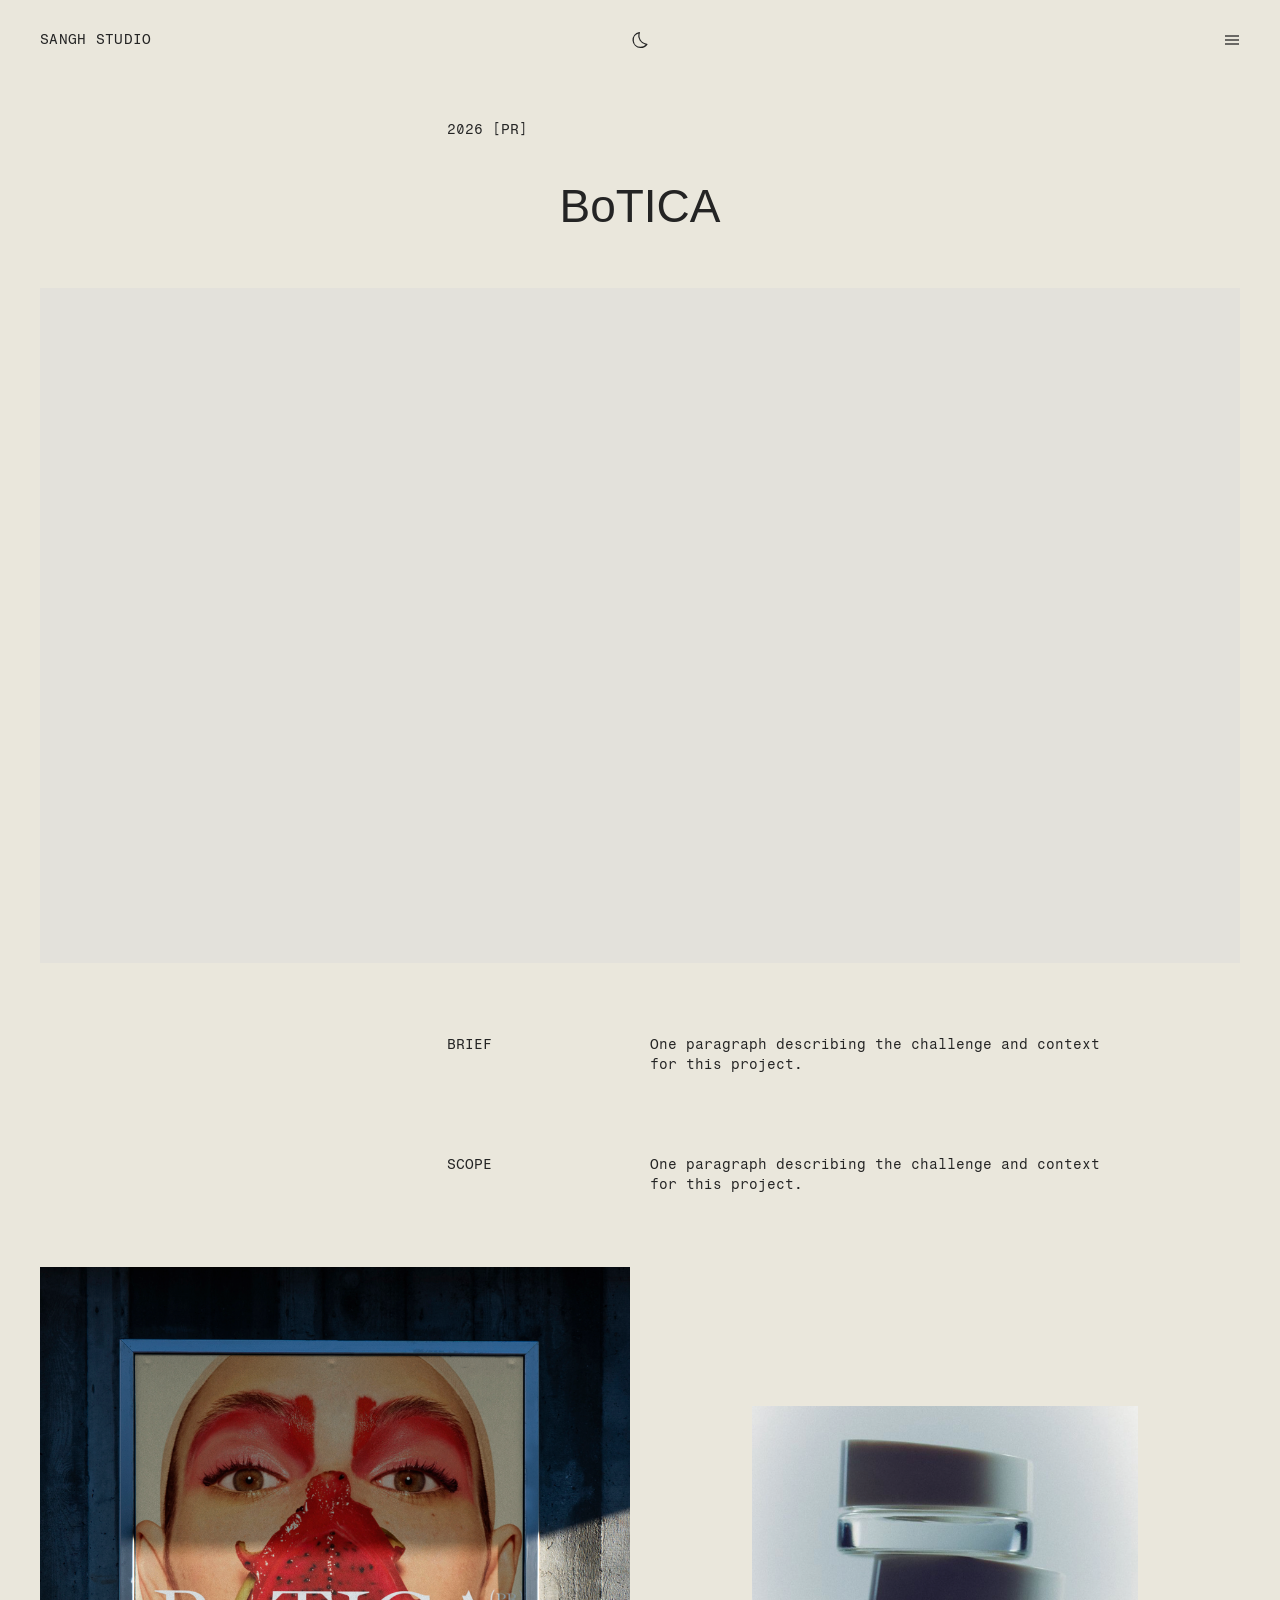
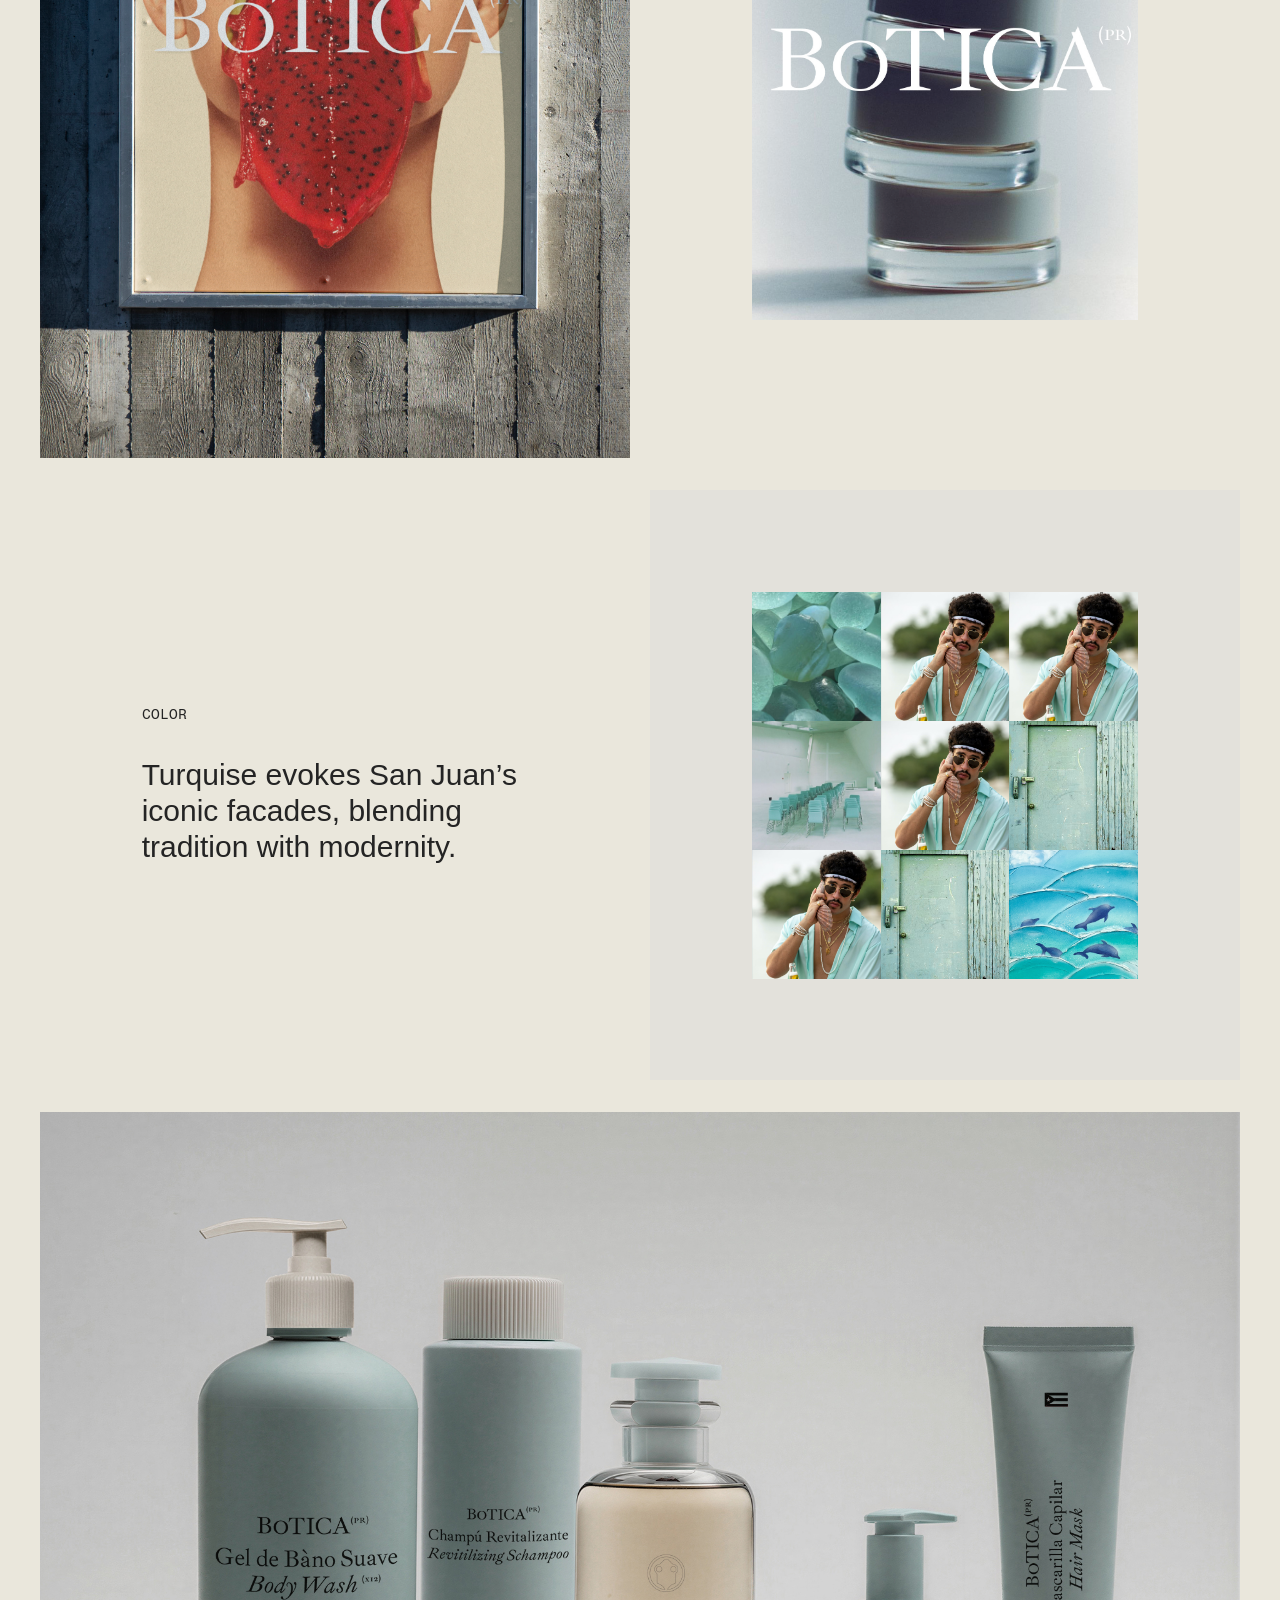
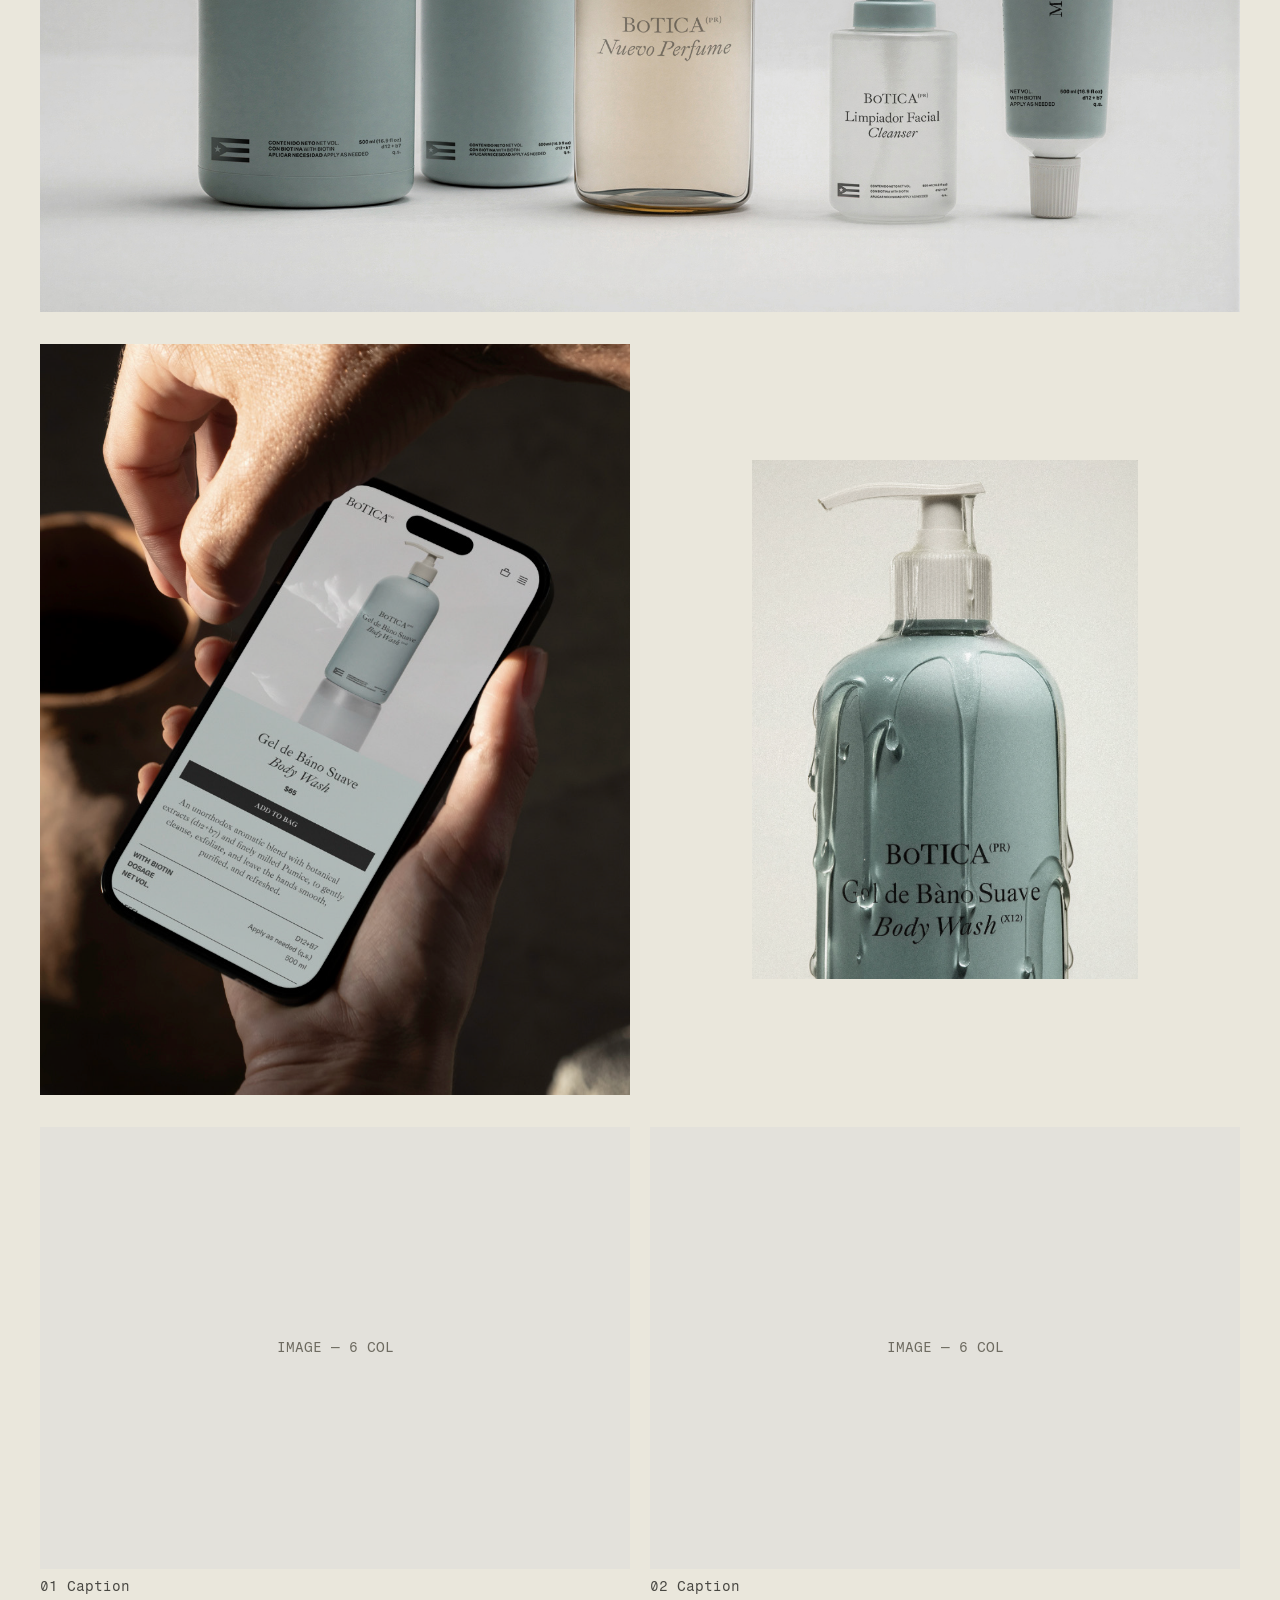
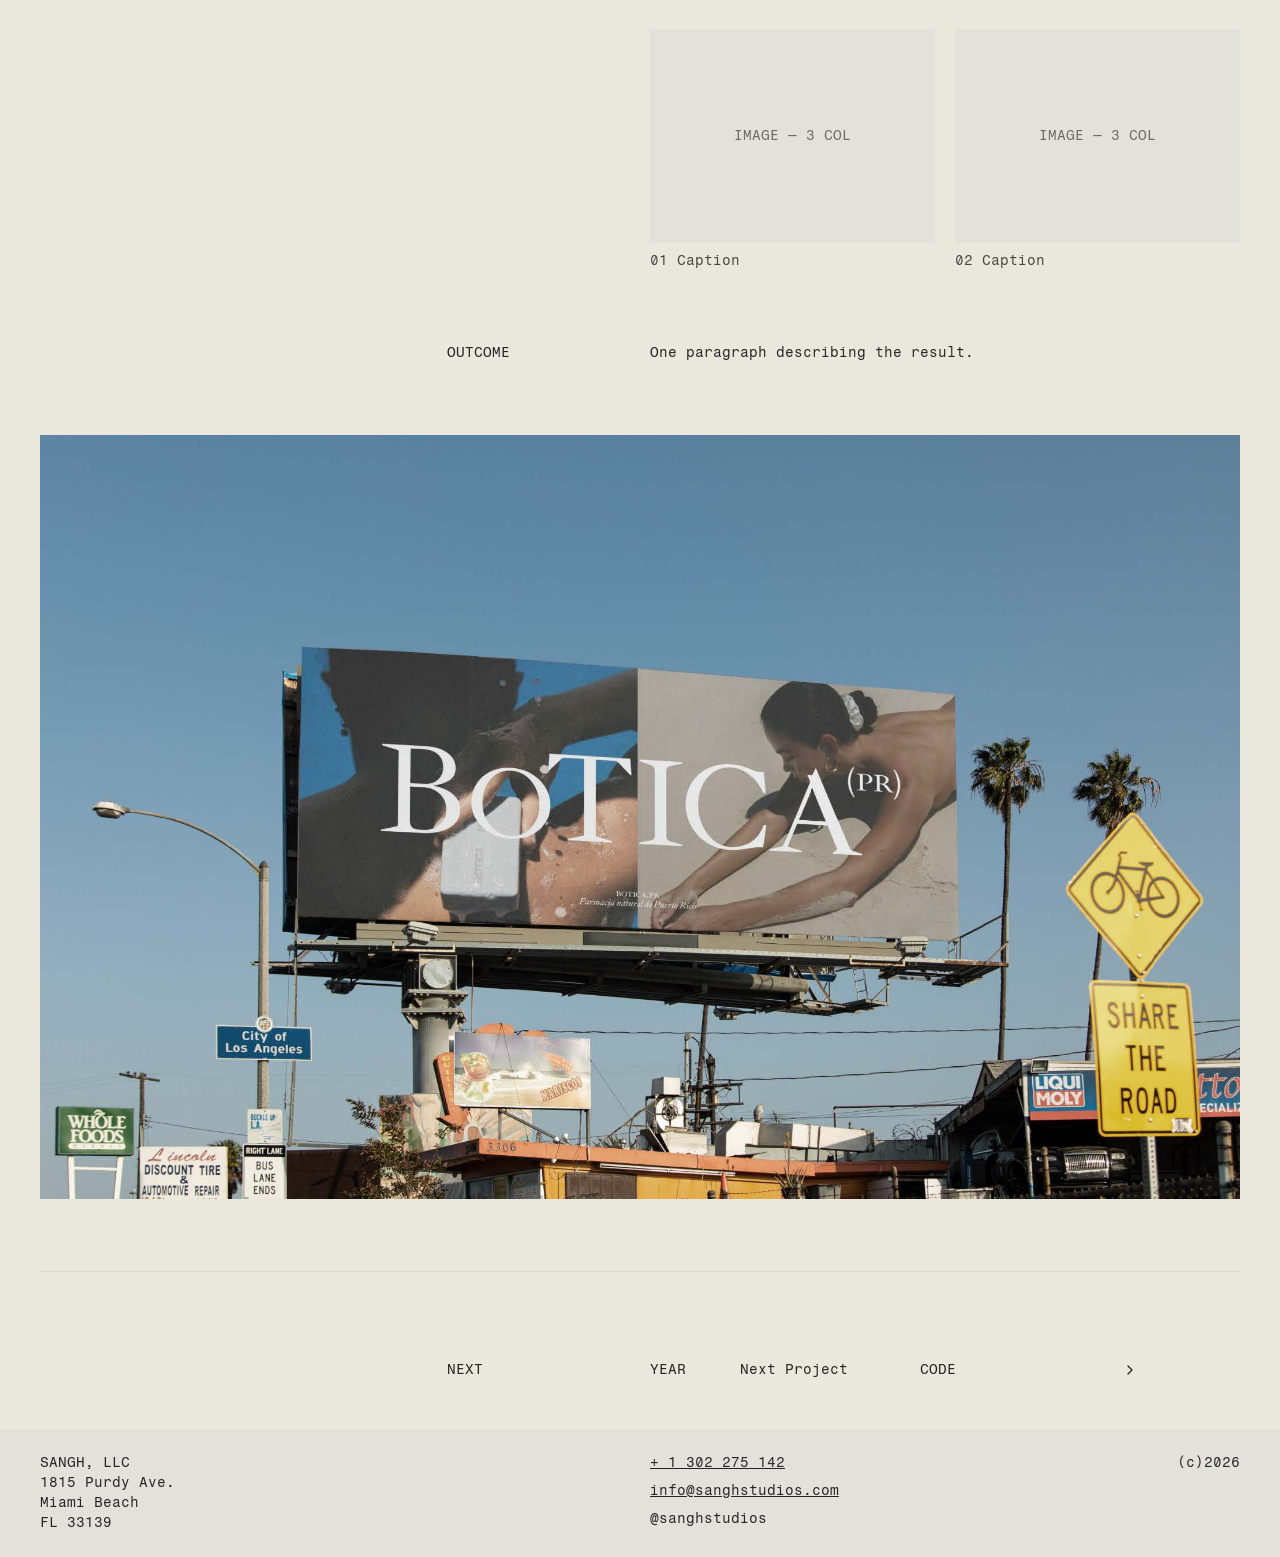
==== case-study.html @ 0ca82c8f "Prepare static site for GitHub Pages deployment Adds a Pages deploy workflow, disables Jekyll proces" ====
<!DOCTYPE html>
<html lang="en">
<head>
<meta charset="UTF-8">
<meta name="viewport" content="width=device-width, initial-scale=1.0">
<meta name="robots" content="noindex, nofollow">
<title>Case Study — Sangh Studio</title>
<link rel="preconnect" href="https://fonts.googleapis.com">
<link rel="preconnect" href="https://fonts.gstatic.com" crossorigin>
<link href="https://fonts.googleapis.com/css2?family=Fragment+Mono:ital@0;1&display=swap" rel="stylesheet">
<link rel="stylesheet" href="styles.css">
</head>
<body>

<div class="page">

  <header class="navbar">
    <a class="navbar__logo" href="index.html">SANGH STUDIO</a>
    <button class="theme-toggle" type="button" aria-label="Toggle dark mode" data-theme-toggle>
      <span class="theme-toggle__icon theme-toggle__icon--awake" aria-hidden="true">
        <svg viewBox="0 0 32 32" fill="currentColor">
          <rect x="15" y="2" width="2" height="4.96"/>
          <rect x="21.67" y="6.85" width="4.96" height="2" transform="translate(1.52 19.37) rotate(-45)"/>
          <rect x="25.04" y="15" width="4.96" height="2"/>
          <rect x="23.15" y="21.67" width="2" height="4.96" transform="translate(-10 24.15) rotate(-45)"/>
          <rect x="15" y="25.04" width="2" height="4.96"/>
          <rect x="5.37" y="23.15" width="4.96" height="2" transform="translate(-14.77 12.63) rotate(-45)"/>
          <rect x="2" y="15" width="4.96" height="2"/>
          <rect x="6.85" y="5.37" width="2" height="4.96" transform="translate(-3.25 7.85) rotate(-45)"/>
          <path d="M16,12a4,4,0,1,1-4,4,4,4,0,0,1,4-4m0-2a6,6,0,1,0,6,6,6,6,0,0,0-6-6Z"/>
        </svg>
      </span>
      <span class="theme-toggle__icon theme-toggle__icon--asleep" aria-hidden="true">
        <svg viewBox="0 0 32 32" fill="currentColor">
          <path d="M13.5025,5.4136A15.0755,15.0755,0,0,0,25.096,23.6082a11.1134,11.1134,0,0,1-7.9749,3.3893c-.1385,0-.2782.0051-.4178,0A11.0944,11.0944,0,0,1,13.5025,5.4136M14.98,3a1.0024,1.0024,0,0,0-.1746.0156A13.0959,13.0959,0,0,0,16.63,28.9973c.1641.006.3282,0,.4909,0a13.0724,13.0724,0,0,0,10.702-5.5556,1.0094,1.0094,0,0,0-.7833-1.5644A13.08,13.08,0,0,1,15.8892,4.38,1.0149,1.0149,0,0,0,14.98,3Z"/>
        </svg>
      </span>
    </button>
    <button class="navbar__menu" aria-label="Open menu" type="button">
      <svg viewBox="0 0 16 16" fill="none" xmlns="http://www.w3.org/2000/svg">
        <line x1="1" y1="4" x2="15" y2="4" stroke="currentColor" stroke-width="1.3"/>
        <line x1="1" y1="8" x2="15" y2="8" stroke="currentColor" stroke-width="1.3"/>
        <line x1="1" y1="12" x2="15" y2="12" stroke="currentColor" stroke-width="1.3"/>
      </svg>
    </button>
  </header>

  <div class="row">
    <span class="row__label">2026 [PR]</span>
  </div>
  <h1 class="project-title">BoTICA</h1>

  <div class="accordion-block">
    <figure class="figure figure--wide">
      <div class="figure__frame">
        <video autoplay muted loop playsinline>
          <source src="Assets/Case%20Study%20Botica/botica%20logo%20architecture.mp4" type="video/mp4">
        </video>
      </div>
    </figure>
  </div>

  <div class="row">
    <span class="row__label">BRIEF</span>
    <p class="row__content">One paragraph describing the challenge and context for this project.</p>
  </div>

  <div class="row">
    <span class="row__label">SCOPE</span>
    <p class="row__content">One paragraph describing the challenge and context for this project.</p>
  </div>

  <div class="accordion-block">
    <figure class="figure figure--sixcol" style="aspect-ratio: 384 / 515;">
      <div class="figure__frame" style="aspect-ratio: 384 / 515; background: none;">
        <img src="Assets/Case%20Study%20Botica/spread2-image-2.png" alt="">
      </div>
    </figure>
    <figure class="figure figure--sixcol pos-8-4" style="aspect-ratio: 588 / 782; align-self: center;">
      <div class="figure__frame" style="aspect-ratio: 588 / 782; background: none;">
        <img src="Assets/Case%20Study%20Botica/spread2-image-1.png" alt="">
      </div>
    </figure>
  </div>

  <div class="accordion-block" hidden>
    <div class="quote-block pos-2-4">
      <p class="quote-block__text">&ldquo;It has a little bit of that nostalgia but it&rsquo;s only one letter per name. So it&rsquo;s like that moment in time when we were kids.&rdquo;</p>
      <p class="quote-block__attribution">REGARDING THE USE ONE LOWER CASE LETTER IN TITLES: Quote from an interview with Bad Bunny on Mega 97.9 NYC (YouTube)</p>
    </div>
    <figure class="figure figure--sixcol pos-7-6" style="aspect-ratio: 588 / 577;">
      <div class="figure__frame" style="aspect-ratio: 588 / 577; background: none;">
        <img src="Assets/Case%20Study%20Botica/quote-image.png" alt="">
      </div>
    </figure>
  </div>

  <div class="accordion-block">
    <div class="quote-block pos-2-4">
      <p class="quote-block__attribution">COLOR</p>
      <p class="quote-block__text">Turquise evokes San Juan&rsquo;s iconic facades, blending tradition with modernity.</p>
    </div>
    <div class="figure figure--sixcol pos-7-6" style="aspect-ratio: 1 / 1; display: grid; grid-template-columns: repeat(6, 1fr); align-content: center; gap: var(--grid-gap); background: var(--color-bg-footer); padding: var(--space-6) 0;">
      <figure class="figure" style="grid-column: 2 / span 4; aspect-ratio: 1 / 1; margin: 0;">
        <div class="figure__frame" style="aspect-ratio: 1 / 1; background: none;">
          <div class="anim-grid">
            <img class="anim-cell">
            <img class="anim-cell">
            <img class="anim-cell">
            <img class="anim-cell">
            <img class="anim-cell">
            <img class="anim-cell">
            <img class="anim-cell">
            <img class="anim-cell">
            <img class="anim-cell">
          </div>
        </div>
      </figure>
    </div>
  </div>

  <div class="accordion-block">
    <figure class="figure figure--wide">
      <div class="figure__frame" style="aspect-ratio: 1920 / 1280; background: none;">
        <img src="Assets/Case%20Study%20Botica/Botica_Overview.jpg" alt="">
      </div>
    </figure>
  </div>

  <div class="accordion-block">
    <figure class="figure figure--sixcol" style="aspect-ratio: 588 / 748;">
      <div class="figure__frame" style="aspect-ratio: 588 / 748; background: none;">
        <img src="Assets/Case%20Study%20Botica/spread-image-1.png" alt="">
      </div>
    </figure>
    <figure class="figure figure--sixcol pos-8-4" style="aspect-ratio: 385 / 517; align-self: center;">
      <div class="figure__frame" style="aspect-ratio: 385 / 517; background: none;">
        <img src="Assets/Case%20Study%20Botica/spread-image-2.png" alt="">
      </div>
    </figure>
  </div>

  <div class="accordion-block">
    <figure class="figure figure--sixcol">
      <div class="figure__frame">IMAGE — 6 COL</div>
      <figcaption class="figure__caption">01 Caption</figcaption>
    </figure>
    <figure class="figure figure--sixcol pos-7-6">
      <div class="figure__frame">IMAGE — 6 COL</div>
      <figcaption class="figure__caption">02 Caption</figcaption>
    </figure>
  </div>

  <div class="accordion-block">
    <figure class="figure figure--half">
      <div class="figure__frame">IMAGE — 3 COL</div>
      <figcaption class="figure__caption">01 Caption</figcaption>
    </figure>
    <figure class="figure figure--half pos-10-3">
      <div class="figure__frame">IMAGE — 3 COL</div>
      <figcaption class="figure__caption">02 Caption</figcaption>
    </figure>
  </div>

  <div class="row">
    <span class="row__label">OUTCOME</span>
    <p class="row__content">One paragraph describing the result.</p>
  </div>

  <div class="accordion-block">
    <figure class="figure figure--wide">
      <div class="figure__frame" style="aspect-ratio: 2079 / 1323; background: none;">
        <img src="Assets/Case%20Study%20Botica/Botica_billboard.jpeg" alt="">
      </div>
    </figure>
  </div>

  <hr class="divider">

  <div class="accordion-block">
    <span class="accordion-block__label">NEXT</span>
    <div class="accordion-block__list">
      <a class="accordion-row project-row" href="index.html">
        <span class="accordion-row__summary">
          <span class="accordion-row__tag">YEAR</span>
          <span class="accordion-row__label">Next Project</span>
          <span class="accordion-row__label">CODE</span>
          <svg class="accordion-row__chevron" viewBox="0 0 16 16" fill="none" xmlns="http://www.w3.org/2000/svg">
            <path d="M6 4l4 4-4 4" stroke="currentColor" stroke-width="1.3" stroke-linecap="round" stroke-linejoin="round"/>
          </svg>
        </span>
      </a>
    </div>
  </div>

</div>

<footer class="footer">
  <div class="footer__inner">
    <address class="footer__address">SANGH, LLC
1815 Purdy Ave.
Miami Beach
FL 33139</address>
    <div class="footer__contact">
      <a href="tel:+13022751142">+ 1 302 275 142</a>
      <a href="mailto:info@sanghstudios.com">info@sanghstudios.com</a>
      <span>@sanghstudios</span>
    </div>
    <div class="footer__copyright">(c)2026</div>
  </div>
</footer>

<script>
(function () {
  var toggle = document.querySelector('[data-theme-toggle]');
  if (!toggle) return;

  var stored = localStorage.getItem('theme');
  if (stored) document.documentElement.setAttribute('data-theme', stored);

  function isDark() {
    var attr = document.documentElement.getAttribute('data-theme');
    if (attr === 'dark') return true;
    if (attr === 'light') return false;
    return window.matchMedia('(prefers-color-scheme: dark)').matches;
  }
  toggle.setAttribute('aria-pressed', String(isDark()));

  toggle.addEventListener('click', function () {
    var next = isDark() ? 'light' : 'dark';
    document.documentElement.setAttribute('data-theme', next);
    localStorage.setItem('theme', next);
    toggle.setAttribute('aria-pressed', String(next === 'dark'));
  });
})();
</script>

<script>
(function () {
  var frames = [
    "Assets/Case%20Study%20Botica/Color_frame_animation/227f566afa651f93ec397ecf7642f8d1.jpg",
    "Assets/Case%20Study%20Botica/Color_frame_animation/45b7b0d7de60887a6d85a4fad2c3482c.jpg",
    "Assets/Case%20Study%20Botica/Color_frame_animation/7f8121a472c198e1e6cdceff46bb3488.jpg",
    "Assets/Case%20Study%20Botica/Color_frame_animation/9d7362bf0687d8725ac03be1e3ecd7b1.jpg",
    "Assets/Case%20Study%20Botica/Color_frame_animation/Bad-Bunny-film-commercial.png",
    "Assets/Case%20Study%20Botica/Color_frame_animation/c1d8d704dba5395abd86d64abf2bfe13.jpg",
    "Assets/Case%20Study%20Botica/Color_frame_animation/cb6e480532df5abd22f3c689ffcf93e8.jpg",
    "Assets/Case%20Study%20Botica/Color_frame_animation/f06cffe534f56636774d7a5a40935e35.jpg",
    "Assets/Case%20Study%20Botica/Color_frame_animation/Screenshot%202025-10-10%20at%2011.09.50.png"
  ];

  // Preload every frame so the swap has no flicker/load delay.
  frames.forEach(function (src) {
    var pre = new Image();
    pre.src = src;
  });

  // Each cell in the 3x3 grid cycles independently — its own start frame
  // and its own slightly randomized interval — so the wall flickers
  // asynchronously instead of flipping in lockstep.
  var cells = document.querySelectorAll('.anim-cell');
  cells.forEach(function (cell) {
    var i = Math.floor(Math.random() * frames.length);
    cell.src = frames[i];
    var duration = 250 + Math.floor(Math.random() * 150);
    setInterval(function () {
      i = (i + 1) % frames.length;
      cell.src = frames[i];
    }, duration);
  });
})();
</script>

</body>
</html>
---- styles.css ----
/* ==========================================================================
   Design tokens — mirrors the Figma variable collections (Color, Spacing,
   Typography, Opacity) in z4r2GtcbVEovhkcWIFmdTf.
   ========================================================================== */
:root {
  /* Primitive — warm neutrals */
  --color-warm-100: #EAE7DC;
  --color-warm-200: #C2BCA6;
  --color-warm-300: #979283;
  --color-warm-400: #6E6B61;
  --color-warm-500: #474641;
  --color-warm-600: #242424;

  /* Primitive — true grays */
  --color-white: #FFFFFF;
  --color-gray-100: #F2F2F2;
  --color-gray-200: #D9D9D9;
  --color-gray-300: #B3B3B3;
  --color-gray-400: #808080;
  --color-gray-500: #4D4D4D;
  --color-gray-600: #262626;
  --color-black: #000000;

  /* Semantic */
  --color-bg-page: var(--color-warm-100);
  --color-bg-footer: rgb(from var(--color-gray-200) r g b / var(--opacity-4));
  --color-text-primary: var(--color-warm-600);
  --color-text-secondary: var(--color-warm-500);
  --color-border-subtle: var(--color-warm-200);
  --color-border-sharp: var(--color-gray-600);

  /* Typography */
  --font-family-heading: "Helvetica Neue", Helvetica, Arial, sans-serif;
  --font-family-body: "Fragment Mono", ui-monospace, "SFMono-Regular", Menlo, monospace;

  --font-size-body: 14px;      --line-height-body: 20px;
  --font-size-subhead: 22px;   --line-height-subhead: 28px;
  --font-size-h1: 30px;        --line-height-h1: 36px;
  --font-size-h2: 38px;        --line-height-h2: 44px;
  --font-size-display-sm: 46px; --line-height-display-sm: 52px;
  --font-size-display: 54px;   --line-height-display: 60px;

  /* Spacing */
  --space-1: 8px;  --space-2: 16px; --space-3: 24px; --space-4: 32px; --space-5: 40px;
  --space-6: 48px; --space-7: 56px; --space-8: 64px; --space-9: 72px; --space-10: 80px;

  /* Sizing */
  --size-icon: 16px;
  --size-row-height: 32px;
  --size-nav-height: 80px;
  --size-page-max-width: 1280px;

  /* Breakpoints (reference — expressed as media queries below) */
  --breakpoint-tablet: 1024px;
  --breakpoint-mobile: 768px;

  /* Borders */
  --border-width-1: 1px;
  --border-width-2: 8px;

  /* Opacity */
  --opacity-1: 0.11; --opacity-2: 0.22; --opacity-3: 0.33;
  --opacity-4: 0.44; --opacity-5: 0.55; --opacity-6: 0.66;

  /* Layout */
  --page-margin: 40px;
  --grid-gap: 20px;
}

@media (max-width: 768px) {
  :root {
    --page-margin: var(--space-3);
    --grid-gap: var(--space-3);
  }
}

/* ==========================================================================
   Dark mode — mirrors the "Dark" mode on Figma's Color variable collection.
   Only semantic tokens change; primitives are mode-independent by design.
   System preference applies unless explicitly overridden via [data-theme].
   ========================================================================== */
@media (prefers-color-scheme: dark) {
  :root:not([data-theme="light"]) {
    --color-bg-page: var(--color-warm-600);
    --color-bg-footer: var(--color-black);
    --color-text-primary: var(--color-warm-100);
    --color-border-subtle: var(--color-black);
    --color-border-sharp: var(--color-gray-100);
  }
}

:root[data-theme="dark"] {
  --color-bg-page: var(--color-warm-600);
  --color-bg-footer: var(--color-black);
  --color-text-primary: var(--color-warm-100);
  --color-border-subtle: var(--color-black);
  --color-border-sharp: var(--color-gray-100);
}

/* ==========================================================================
   Base
   ========================================================================== */
* { box-sizing: border-box; }

html, body {
  margin: 0;
  padding: 0;
  background: var(--color-bg-page);
  color: var(--color-text-primary);
  font-family: var(--font-family-body);
  font-size: var(--font-size-body);
  line-height: var(--line-height-body);
}

a { color: inherit; }

.page {
  width: 100%;
  padding-top: var(--size-nav-height);
}

.section {
  padding: 0 var(--page-margin);
}

/* ==========================================================================
   Navbar
   ========================================================================== */
.navbar {
  position: fixed;
  top: 0;
  left: 0;
  right: 0;
  z-index: 100;
  height: var(--size-nav-height);
  display: flex;
  align-items: center;
  justify-content: space-between;
  padding: 0 var(--page-margin);
}

.navbar__logo {
  font-family: var(--font-family-body);
  font-size: var(--font-size-body);
  letter-spacing: 0.02em;
  text-decoration: none;
}

.navbar__menu {
  width: var(--size-icon);
  height: var(--size-icon);
  display: flex;
  align-items: center;
  justify-content: center;
  background: none;
  border: none;
  padding: 0;
  cursor: pointer;
  color: var(--color-text-primary);
}
.navbar__menu svg { width: 100%; height: 100%; }

/* Placeholder light/dark toggle — a single icon swaps depending on mode,
   no track/thumb. Asleep (moon) shows in light mode, awake (sun) shows in
   dark mode — each icon signals the mode you're in, not the mode you'd
   switch to. */
.theme-toggle {
  position: absolute;
  left: 50%;
  top: 50%;
  transform: translate(-50%, -50%);
  background: none;
  border: none;
  padding: 0;
  cursor: pointer;
  display: flex;
  align-items: center;
  color: var(--color-text-primary);
}
.theme-toggle__icon {
  display: none;
  align-items: center;
  justify-content: center;
  width: 20px;
  height: 20px;
}
.theme-toggle__icon svg { width: 100%; height: 100%; display: block; }
.theme-toggle__icon--asleep { display: flex; }
:root[data-theme="dark"] .theme-toggle__icon--asleep { display: none; }
:root[data-theme="dark"] .theme-toggle__icon--awake { display: flex; }
@media (prefers-color-scheme: dark) {
  :root:not([data-theme="light"]) .theme-toggle__icon--asleep { display: none; }
  :root:not([data-theme="light"]) .theme-toggle__icon--awake { display: flex; }
}

/* ==========================================================================
   Section headings ("Services", "Projects")
   ========================================================================== */
.section-heading {
  text-align: center;
  padding: var(--space-3) var(--page-margin);
  margin: 0;
  font-family: var(--font-family-heading);
  font-weight: 500;
  font-size: var(--font-size-h1);
  line-height: var(--line-height-h1);
}

/* Case study project name — same centered, full-width treatment as
   .section-heading above, at the larger hero display size. */
.project-title {
  text-align: center;
  padding: 0 var(--page-margin) var(--space-3);
  margin: 0;
  font-family: var(--font-family-heading);
  font-weight: 500;
  font-size: var(--font-size-display-sm);
  line-height: var(--line-height-display-sm);
}

/* ==========================================================================
   Label + content row (Outcome / About) — 12-col fluid grid
   ========================================================================== */
.row {
  display: grid;
  grid-template-columns: repeat(12, 1fr);
  gap: var(--grid-gap);
  padding: var(--space-5) var(--page-margin);
}

.row__label {
  grid-column: 5 / span 2;
}

.row__content {
  grid-column: 7 / span 6;
  max-width: 480px;
  margin: 0;
}

@media (max-width: 768px) {
  .row {
    display: grid;
    grid-template-columns: repeat(6, 1fr);
    padding: var(--space-4) var(--page-margin);
  }
  .row__label {
    grid-column: 1 / span 2;
  }
  .row__content {
    grid-column: 3 / span 4;
    max-width: none;
  }
}

/* ==========================================================================
   Accordion list (Services items, Ongoing projects)
   ========================================================================== */
.accordion-block {
  display: grid;
  grid-template-columns: repeat(12, 1fr);
  gap: var(--grid-gap);
  padding: var(--space-4) var(--page-margin);
}
.accordion-block[hidden] {
  display: none;
}

.accordion-block + .accordion-block {
  padding-top: 0;
}

.accordion-block__list {
  grid-column: 7 / span 5;
  display: flex;
  flex-direction: column;
}

@media (max-width: 768px) {
  .accordion-block {
    display: grid;
    grid-template-columns: repeat(6, 1fr);
    padding: var(--space-3) var(--page-margin);
  }
  .accordion-block__list {
    grid-column: 1 / -1;
    width: 100%;
  }
}

.accordion-row {
  display: block;
  border-bottom: var(--border-width-1) solid transparent;
  color: inherit;
  font-family: var(--font-family-body);
  font-size: var(--font-size-body);
  line-height: var(--line-height-body);
  text-decoration: none;
}

/* Desktop/tablet: divider line only appears on hover */
@media (min-width: 769px) {
  .accordion-row:hover {
    border-bottom-color: var(--color-border-sharp);
  }
}

/* Mobile: divider line always visible */
@media (max-width: 768px) {
  .accordion-row {
    border-bottom-color: var(--color-border-sharp);
  }
}

.accordion-row__summary {
  display: flex;
  align-items: center;
  width: 100%;
  padding: var(--space-2) 0;
  cursor: pointer;
  list-style: none;
}
.accordion-row__summary::-webkit-details-marker { display: none; }

.accordion-block__label {
  grid-column: 5 / span 2;
  align-self: start;
  padding-top: var(--space-2);
}

@media (max-width: 768px) {
  .accordion-block__label {
    display: block;
    grid-column: 1 / -1;
    padding-top: 0;
    margin-bottom: var(--space-2);
  }
}

.accordion-row__tag {
  flex: 0 0 90px;
}

.accordion-row__label {
  flex: 1 1 auto;
  padding-right: var(--space-2);
}

.accordion-row__chevron {
  flex: 0 0 var(--size-icon);
  width: var(--size-icon);
  height: var(--size-icon);
  transition: transform 0.2s ease;
}

details.accordion-row[open] .accordion-row__chevron {
  transform: rotate(180deg);
}

.accordion-row__panel {
  grid-column: 1 / -1;
  padding: 0 0 var(--space-3) 0;
  color: var(--color-warm-500);
  max-width: 460px;
}

.project-row .accordion-row__label {
  flex: 0 1 180px;
  min-width: 0;
  padding-right: var(--space-2);
}
.project-row .accordion-row__tag {
  flex: 0 0 90px;
}
.project-row .accordion-row__chevron {
  margin-left: auto;
}

@media (max-width: 480px) {
  .project-row .accordion-row__label {
    flex: 0 1 auto;
  }
}

/* ==========================================================================
   Divider
   ========================================================================== */
.divider {
  border: none;
  border-top: var(--border-width-1) solid var(--color-border-subtle);
  opacity: var(--opacity-3);
  margin: var(--space-5) var(--page-margin);
}

@media (max-width: 768px) {
  .divider { display: none; }
}

/* ==========================================================================
   Footer
   ========================================================================== */
.footer {
  background: var(--color-bg-footer);
  width: 100%;
}

.footer__inner {
  padding: var(--space-3) var(--page-margin);
  display: grid;
  grid-template-columns: repeat(12, 1fr);
  gap: var(--grid-gap);
}

.footer__address {
  grid-column: 1 / span 4;
  white-space: pre-line;
  font-style: normal;
}

.footer__contact {
  grid-column: 7 / span 4;
  display: flex;
  flex-direction: column;
  gap: var(--space-1);
}

.footer__contact a { text-decoration: underline; }

.footer__copyright {
  grid-column: 11 / span 2;
  text-align: right;
}

@media (max-width: 768px) {
  .footer__inner {
    display: grid;
    grid-template-columns: repeat(6, 1fr);
  }
  .footer__address { grid-column: 1 / -1; margin-bottom: var(--space-6); }
  .footer__contact { grid-column: 1 / -1; margin-top: var(--space-3); }
  .footer__copyright {
    grid-column: 1 / -1;
    text-align: left;
    margin-top: var(--space-1);
  }
}

/* ==========================================================================
   Figure (case study imagery)
   ========================================================================== */
.figure { grid-column: 7 / span 6; margin: 0; }
.figure--wide { grid-column: 1 / span 12; }
.figure--sixcol { grid-column: 1 / span 6; }
.figure--half { grid-column: 7 / span 3; }
.figure__frame {
  width: 100%;
  aspect-ratio: 4 / 3;
  background: var(--color-bg-footer);
  display: flex;
  align-items: center;
  justify-content: center;
  color: var(--color-warm-400);
  font-size: var(--font-size-body);
}
.figure--wide .figure__frame { aspect-ratio: 16 / 9; height: auto; }
.figure__frame img, .figure__frame video { width: 100%; height: 100%; object-fit: cover; display: block; }
.figure__caption { padding-top: var(--space-1); color: var(--color-text-secondary); }

@media (max-width: 768px) {
  .figure, .figure--wide, .figure--sixcol, .figure--half { grid-column: 1 / -1; width: 100%; }
}

/* Reusable one-off column positions (case study spreads/pairs) — desktop
   values only; each collapses to full-width on mobile alongside quote-block,
   below. Keeping these in classes rather than inline styles is what lets the
   mobile media query win: inline styles cannot be overridden by a stylesheet
   rule without !important. */
.pos-2-4  { grid-column: 2 / span 4; }
.pos-7-6  { grid-column: 7 / span 6; }
.pos-8-4  { grid-column: 8 / span 4; }
.pos-10-3 { grid-column: 10 / span 3; }

/* ==========================================================================
   Quote block (case study pull-quote)
   ========================================================================== */
.quote-block {
  display: flex;
  flex-direction: column;
  justify-content: center;
  gap: var(--space-4);
}
.quote-block__text {
  margin: 0;
  font-family: var(--font-family-heading);
  font-weight: 500;
  font-size: var(--font-size-h1);
  line-height: var(--line-height-h1);
  color: var(--color-text-primary);
}
.quote-block__attribution {
  margin: 0;
  font-family: var(--font-family-body);
  font-size: var(--font-size-body);
  line-height: var(--line-height-body);
  color: var(--color-text-primary);
}

@media (max-width: 768px) {
  .quote-block,
  .pos-7-6, .pos-10-3 {
    grid-column: 1 / -1;
    margin-top: var(--space-4);
  }
  /* The desktop 4-col images keep their 4-col width on mobile (out of the
     6-col grid) instead of stretching full-width like everything else —
     text blocks sharing these position classes (e.g. quote-block) are
     excluded via the .figure qualifier above. */
  .figure.pos-2-4, .figure.pos-8-4 {
    grid-column: 2 / span 4;
    margin-top: var(--space-4);
  }
}

/* ==========================================================================
   Animation grid (3x3 asynchronous frame-cycling wall)
   ========================================================================== */
.anim-grid {
  width: 100%;
  height: 100%;
  display: grid;
  grid-template-columns: repeat(3, 1fr);
  grid-template-rows: repeat(3, 1fr);
  gap: 0;
}
.anim-cell {
  width: 100%;
  height: 100%;
  aspect-ratio: 1 / 1;
  object-fit: cover;
  display: block;
}
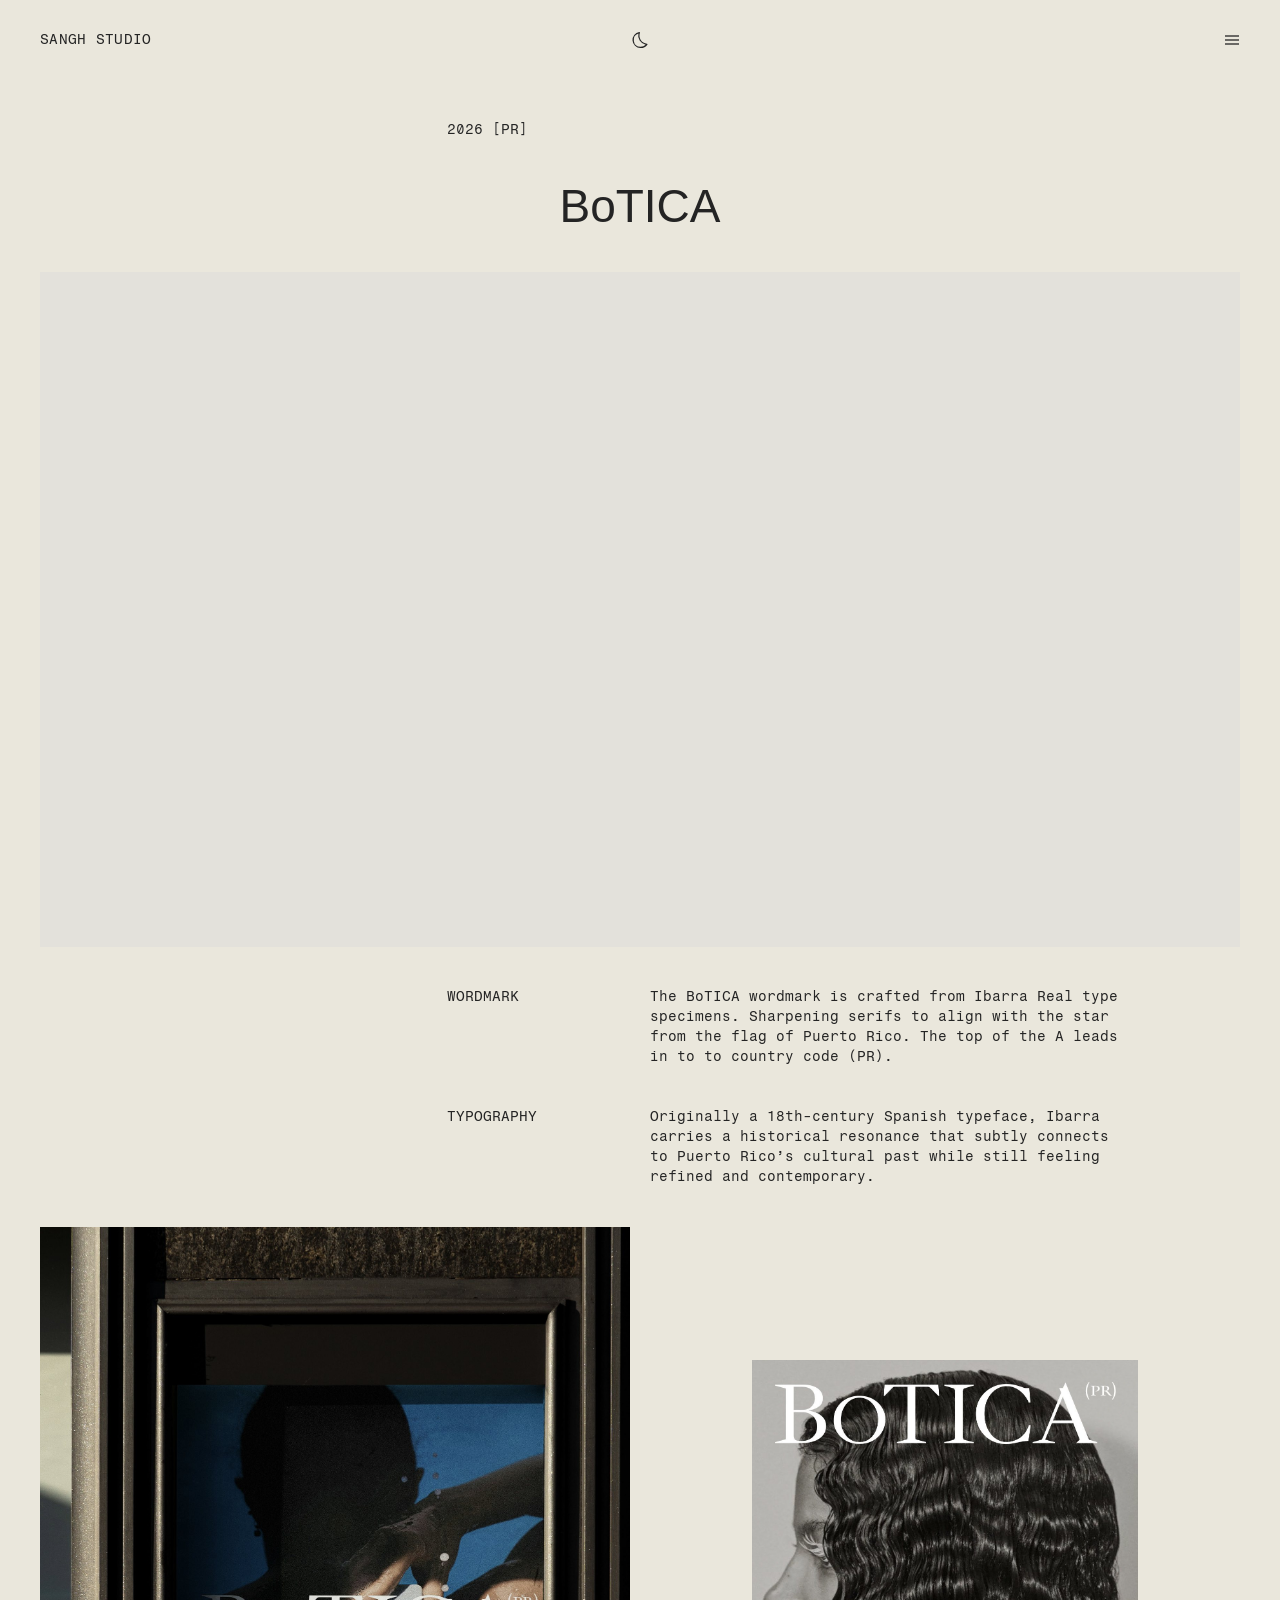
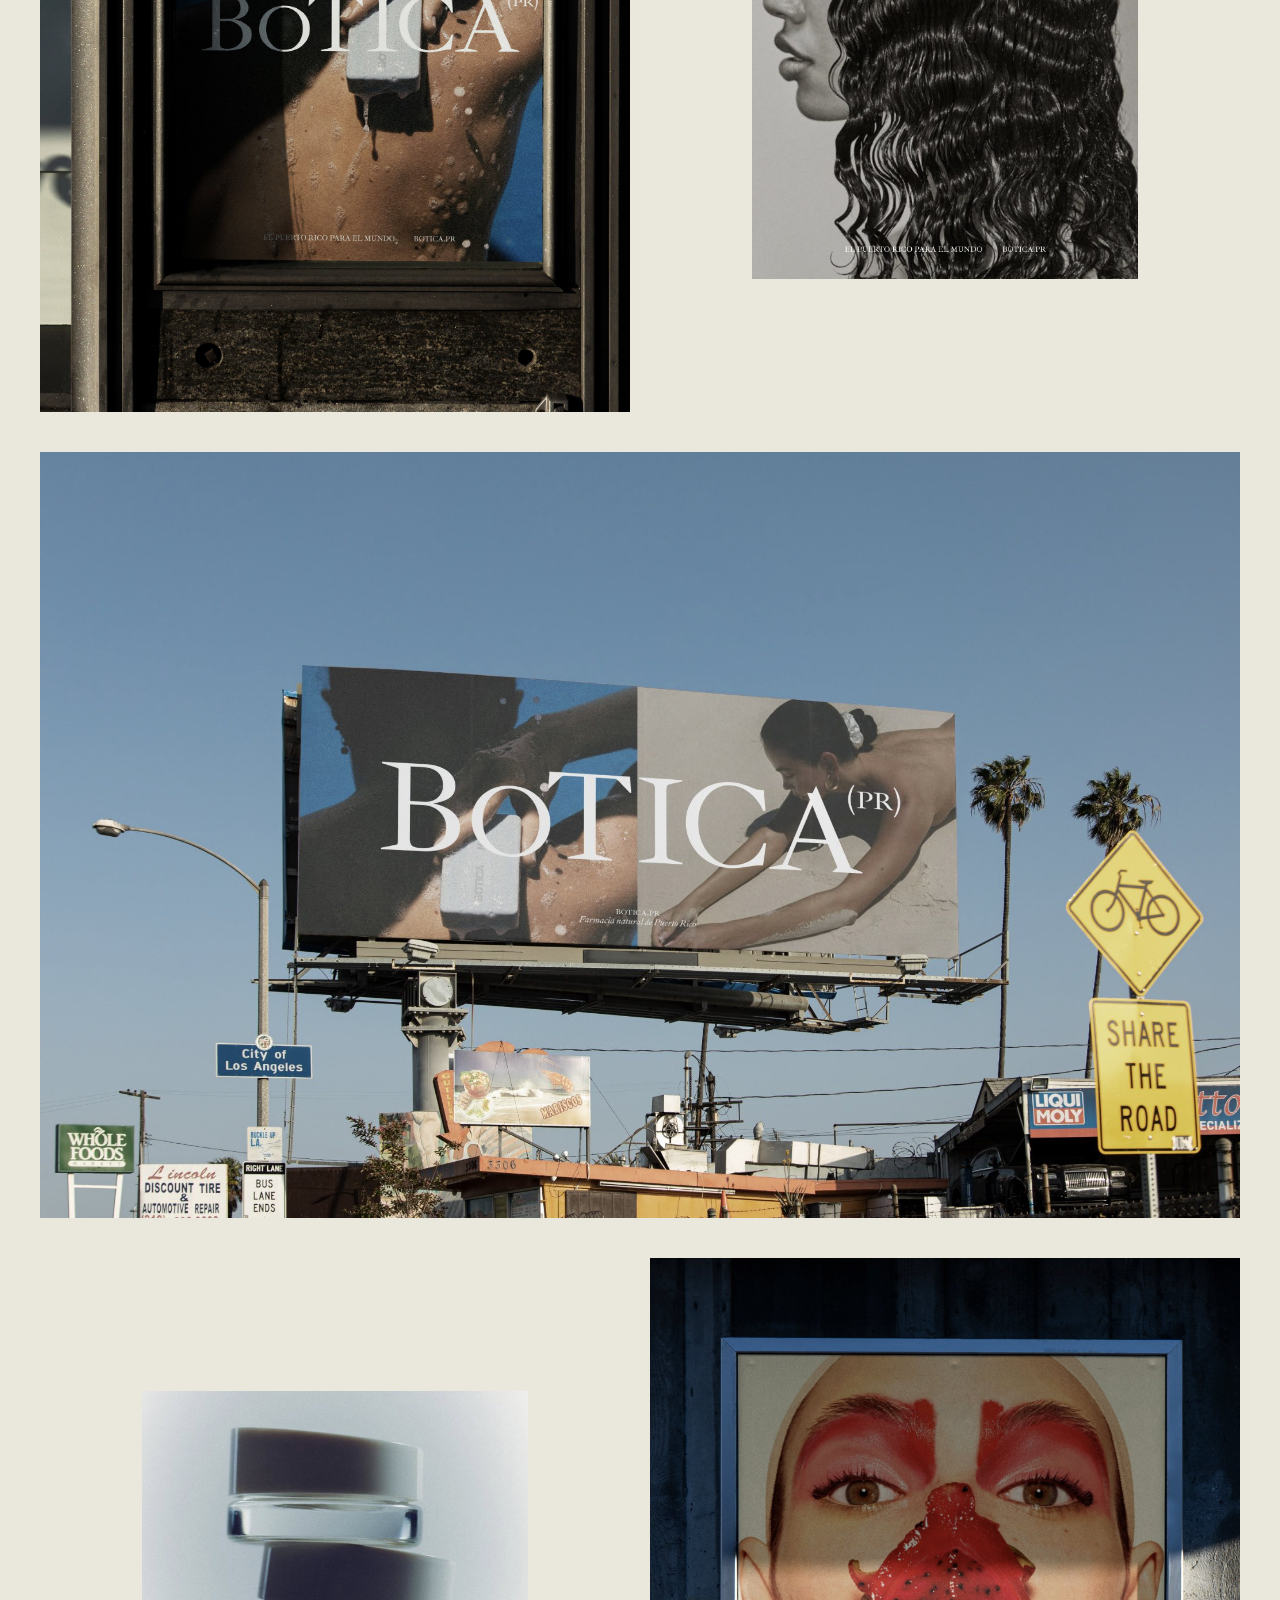
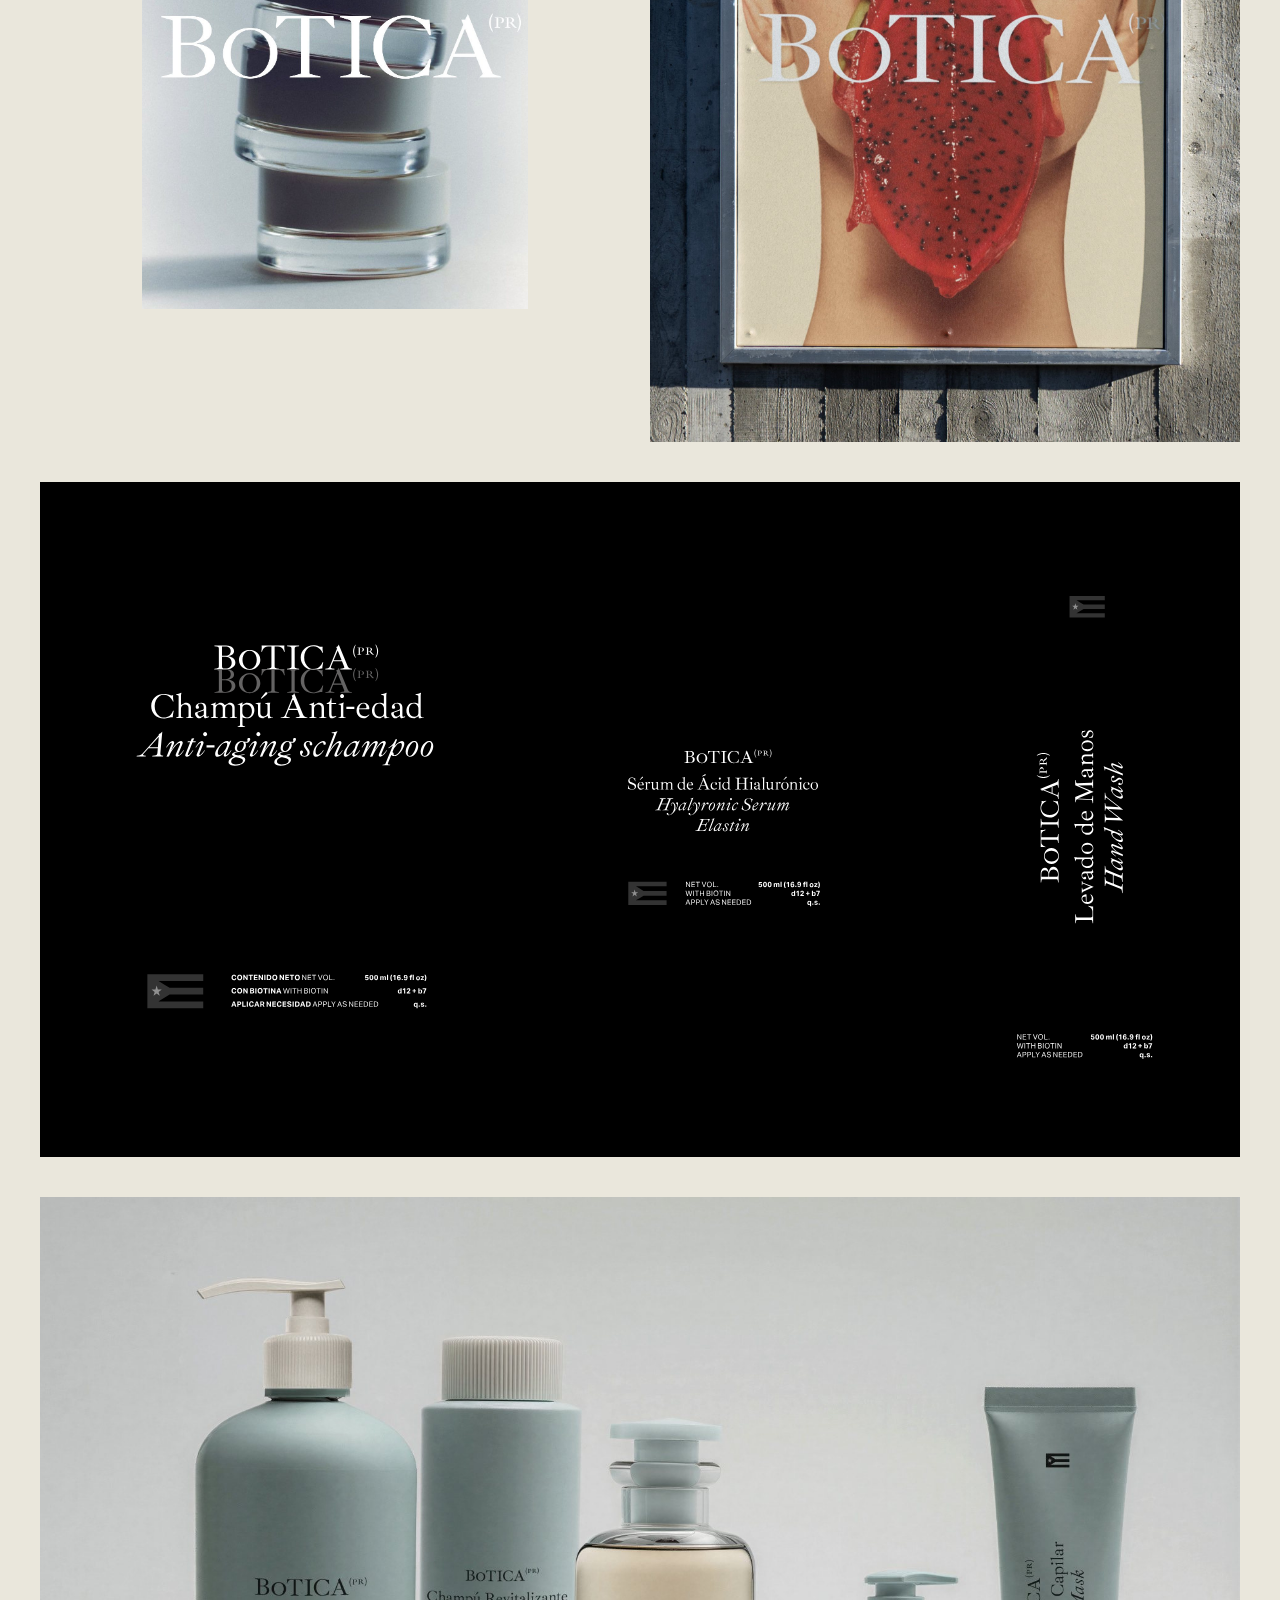
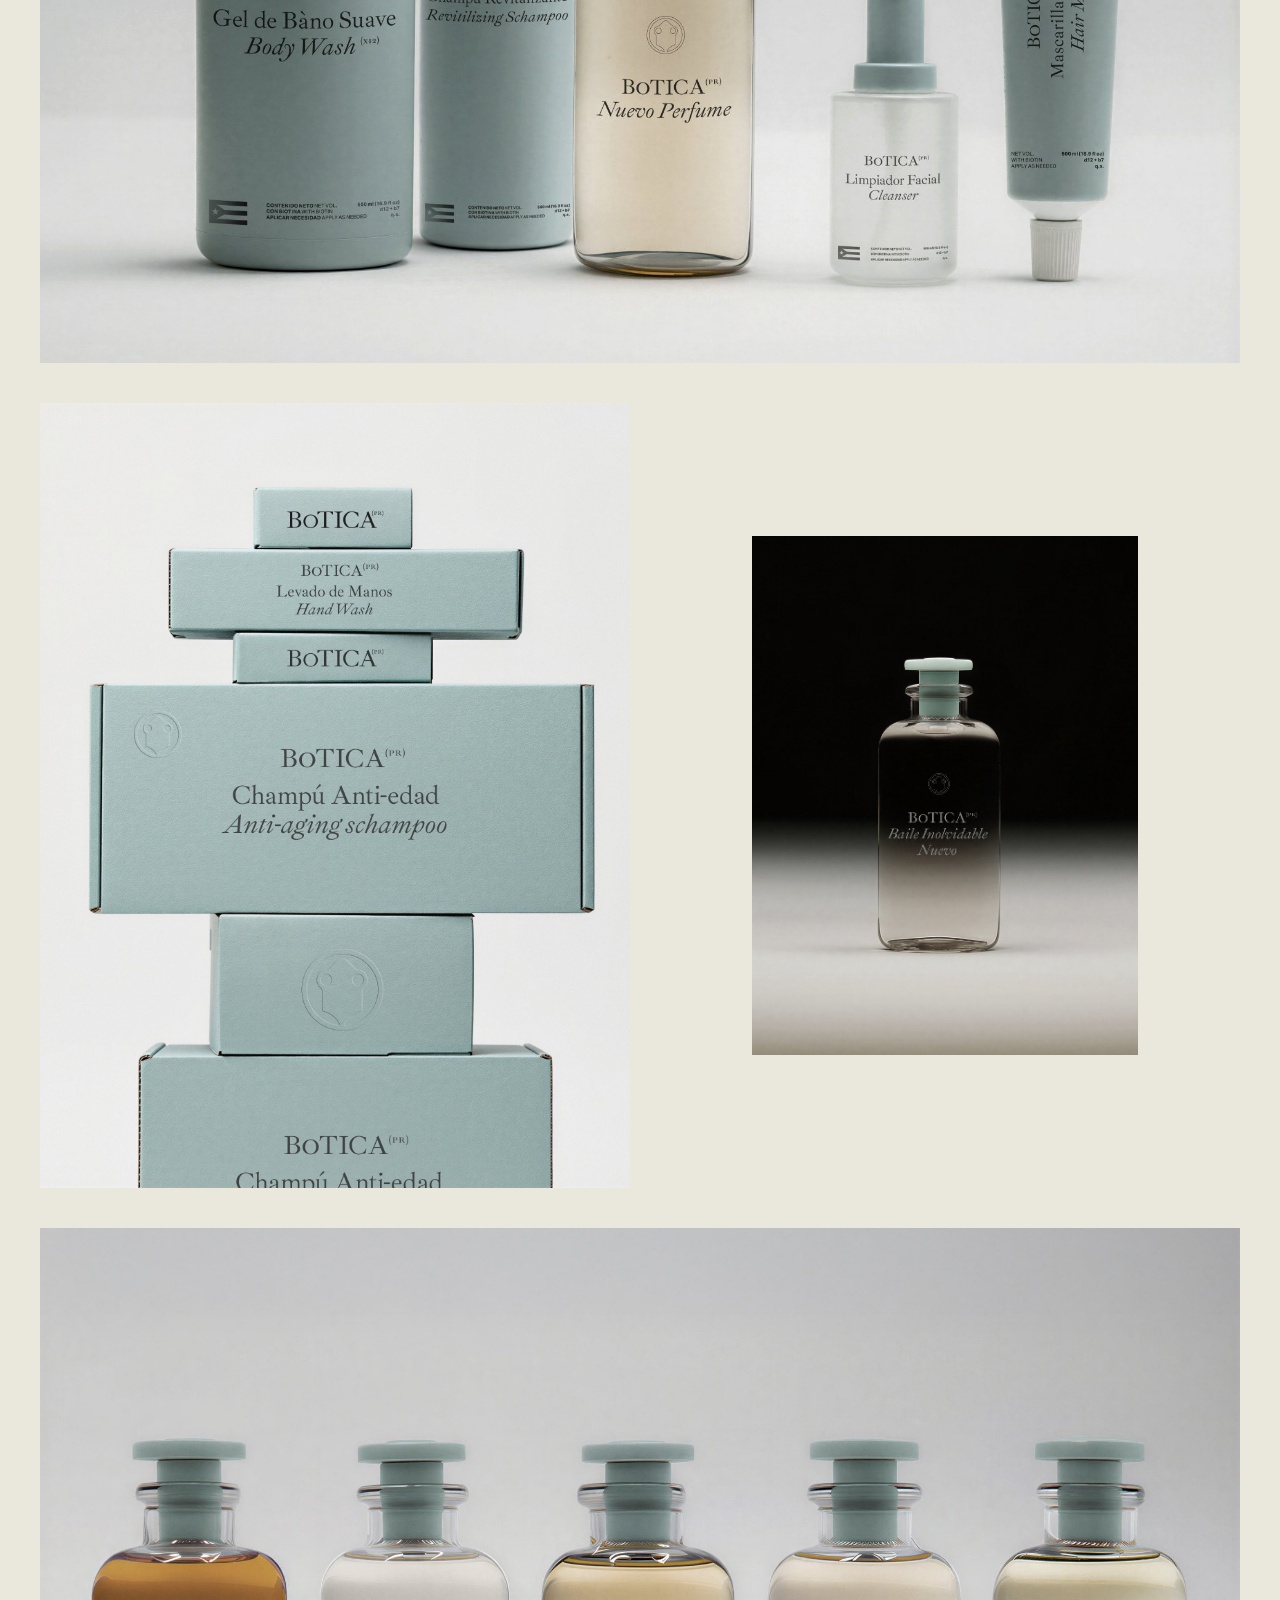
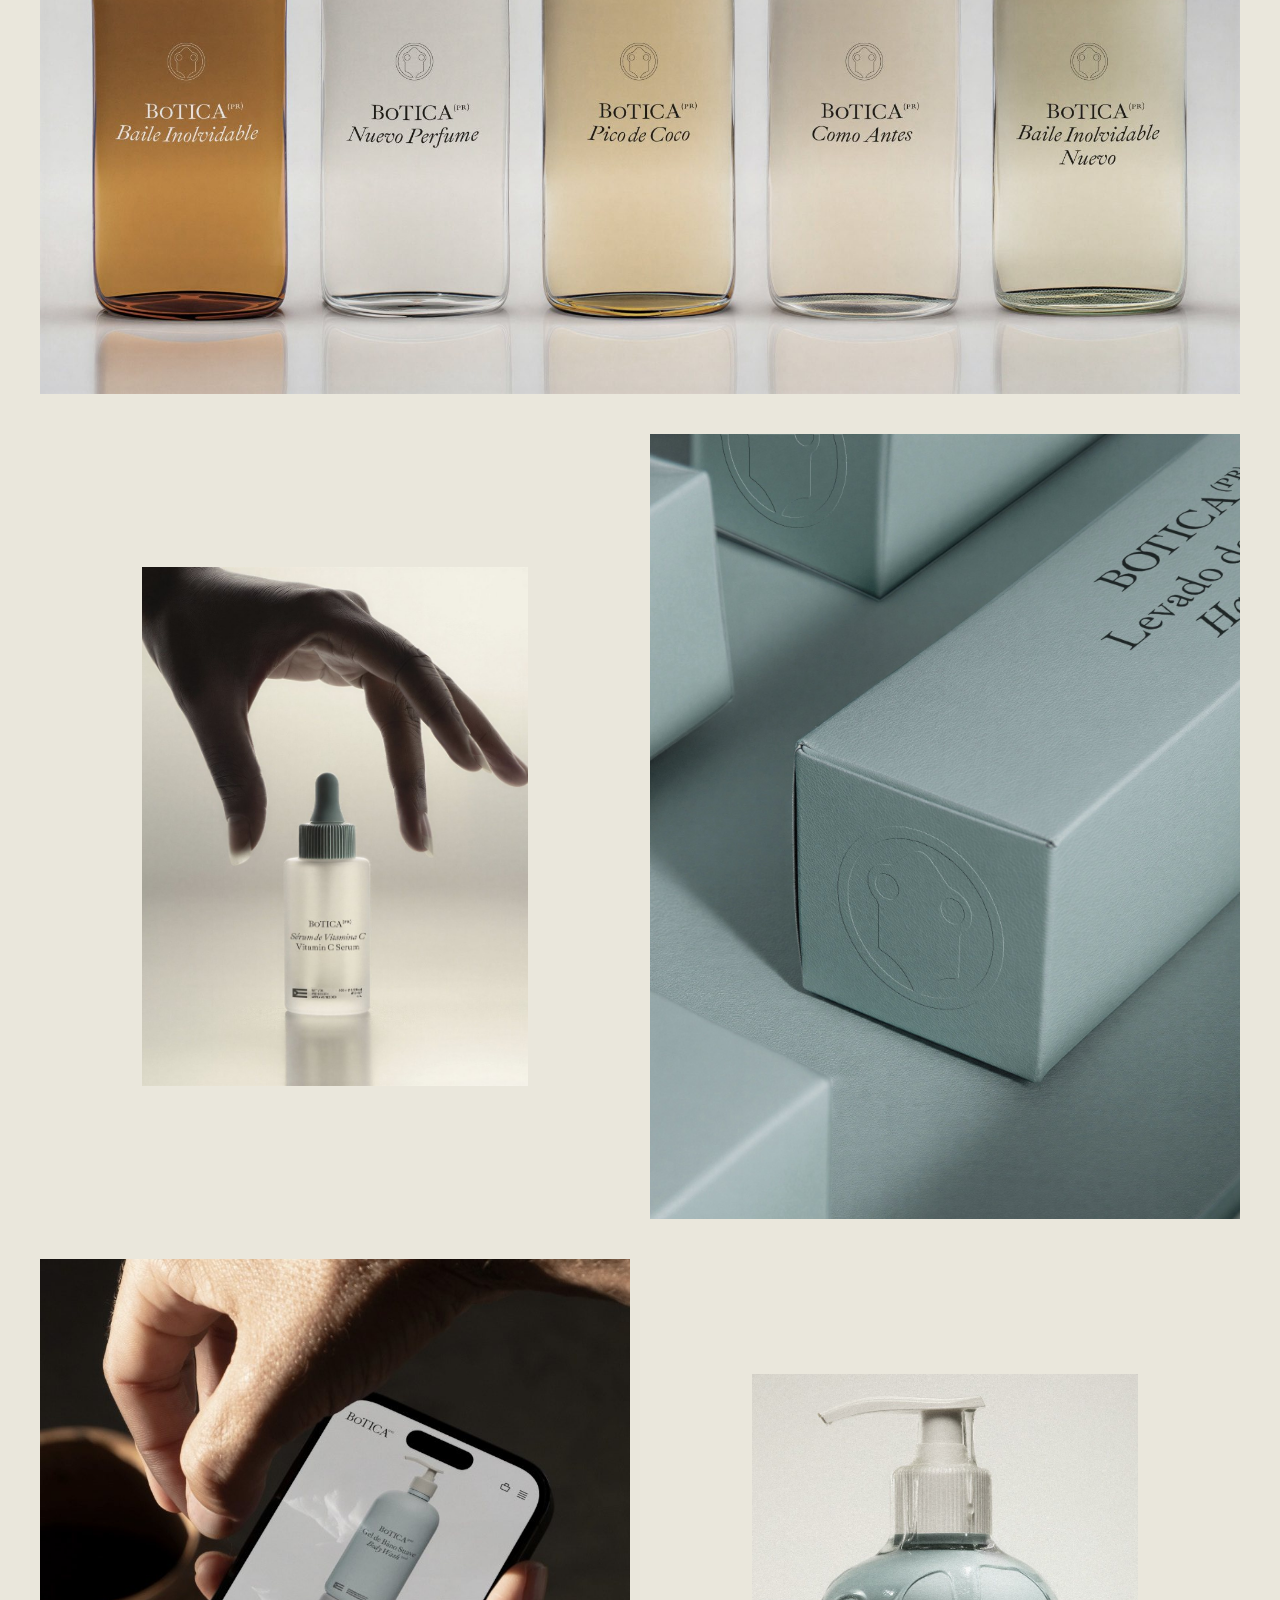
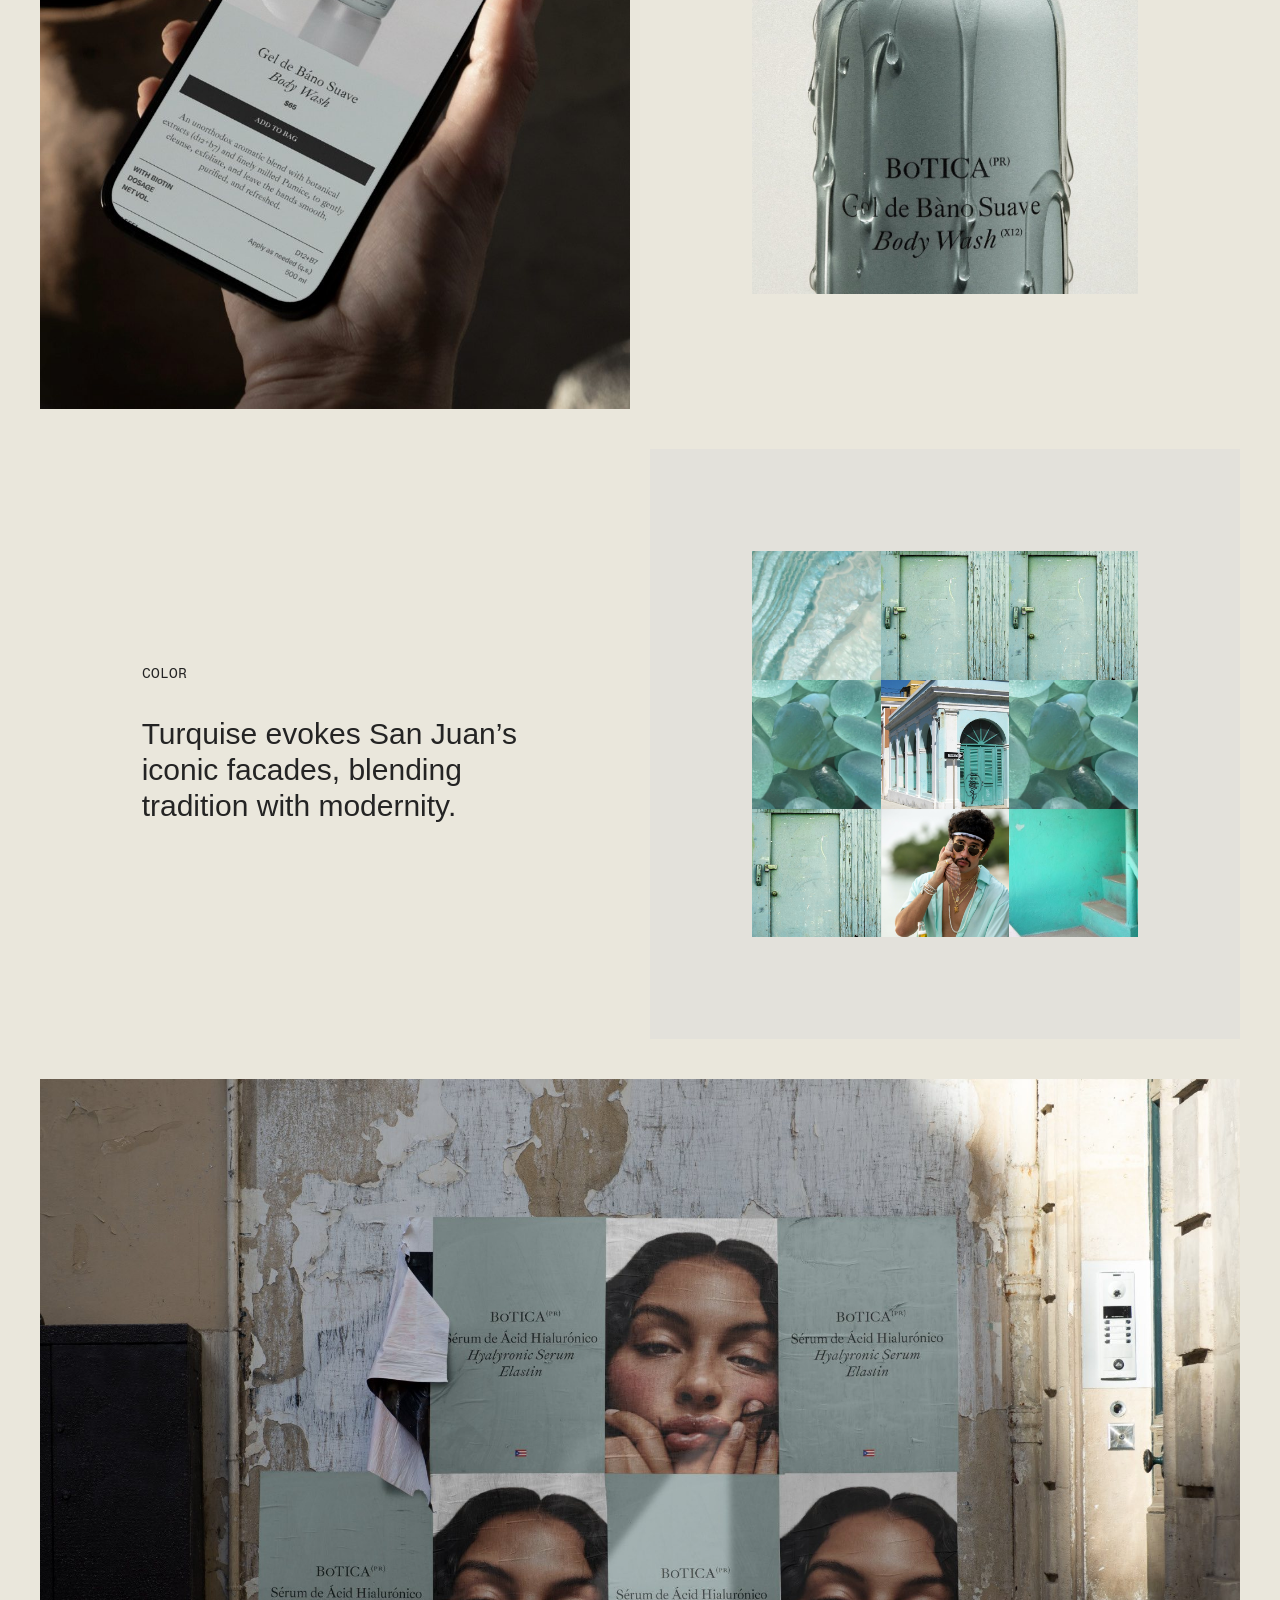
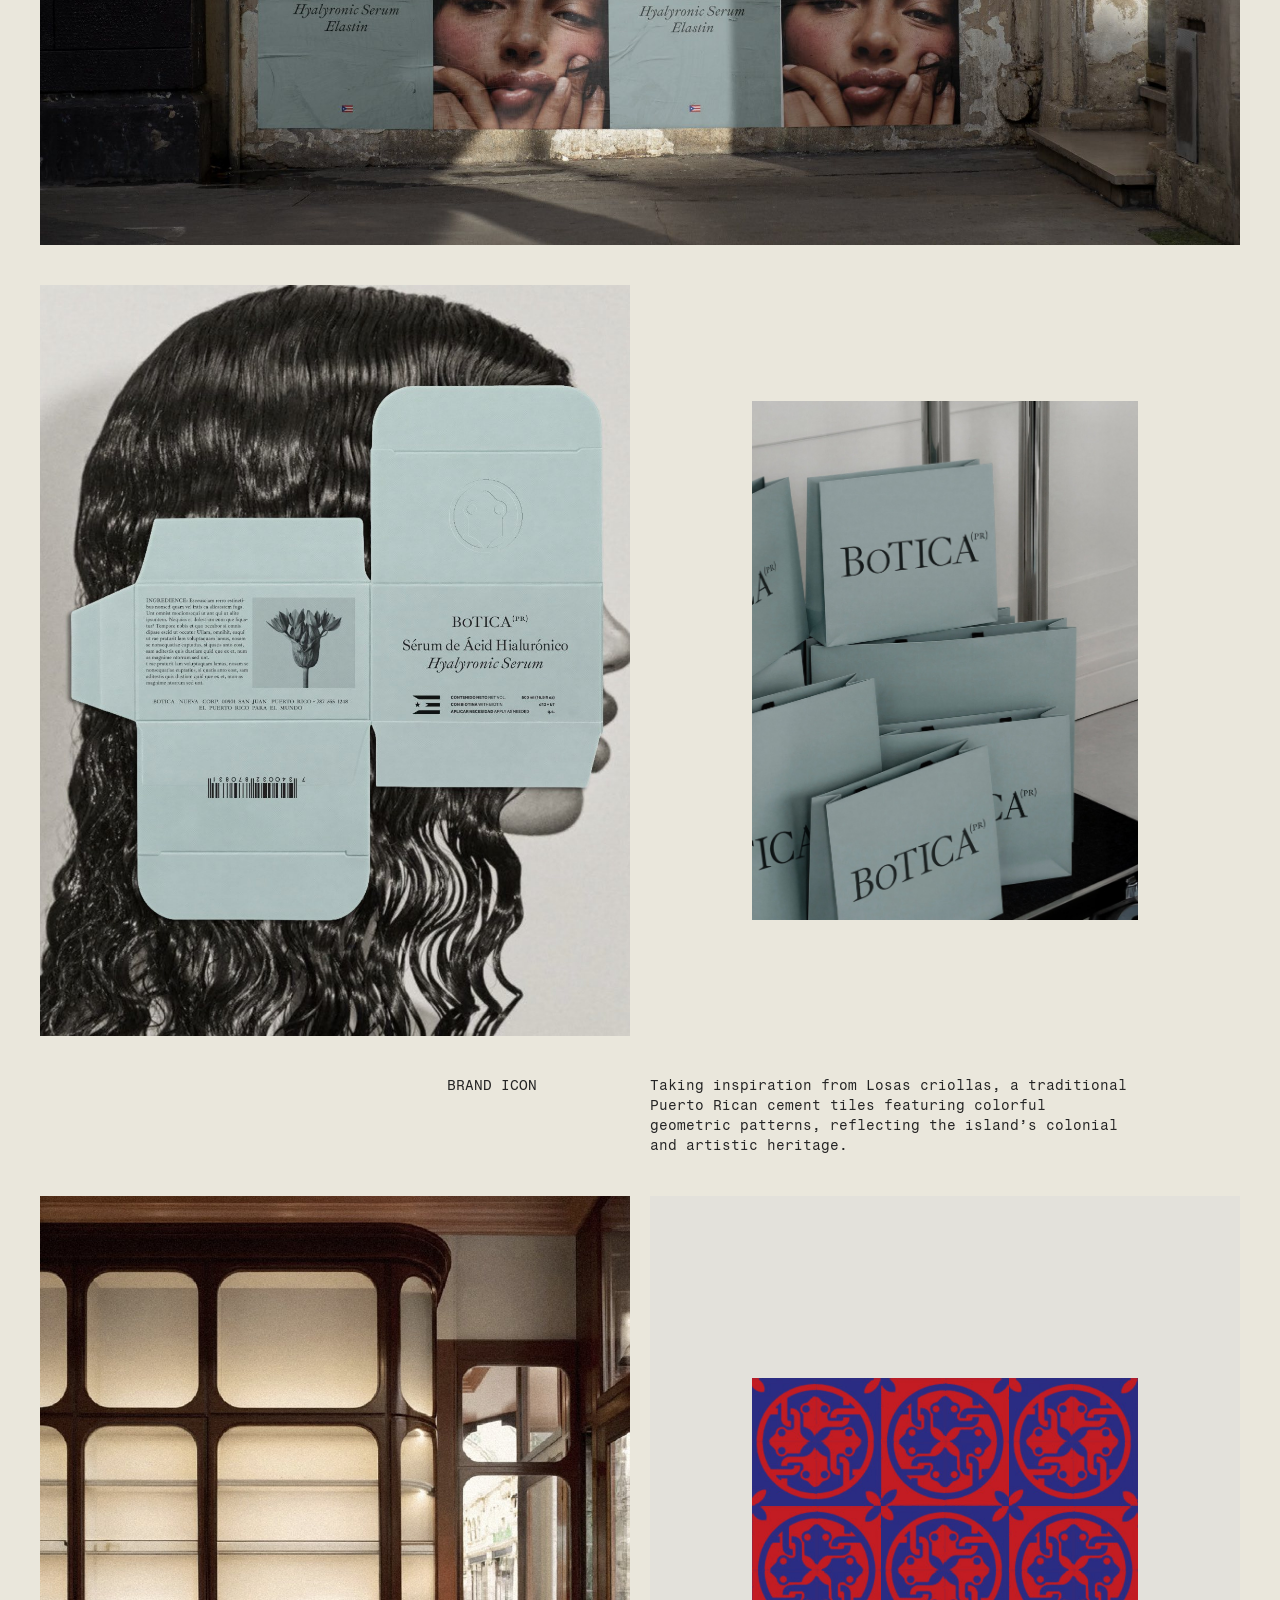
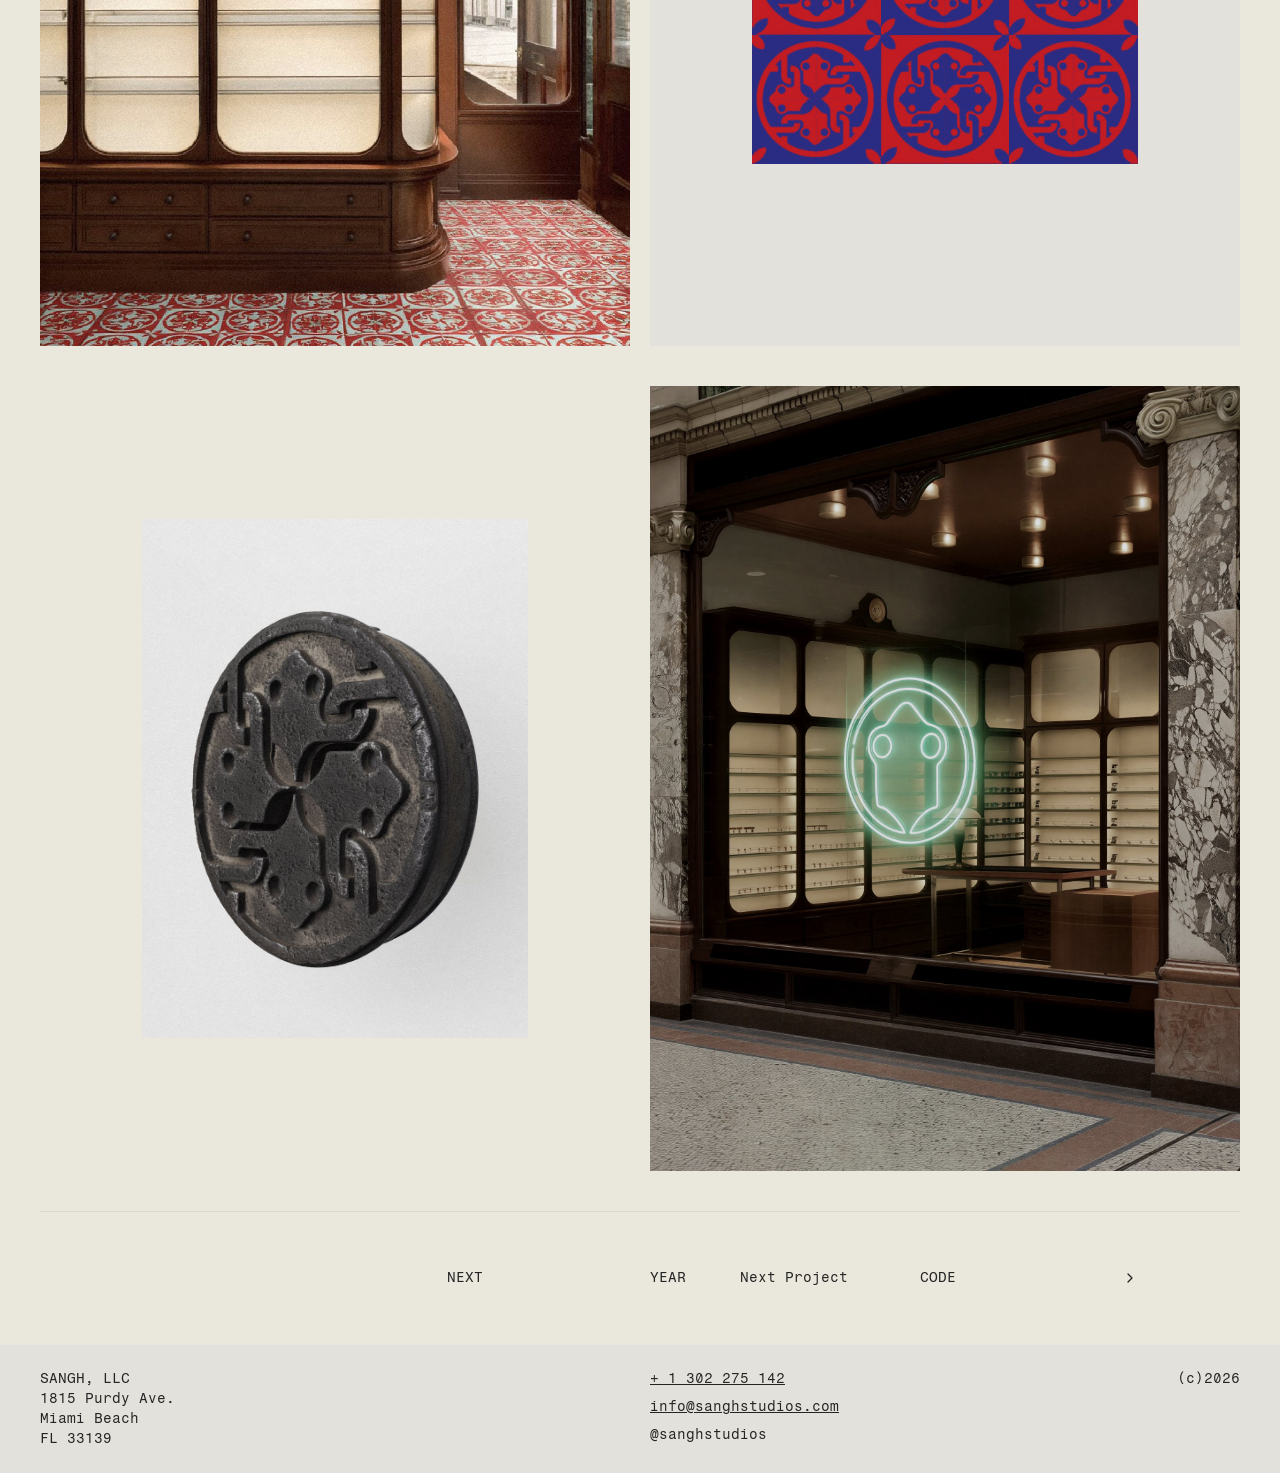
==== commit 3a6aff9c: "Rebuild case study from Figma; add hero video, label reveal and tile grid - Rebuild case-study.html " ====
--- a/case-study.html
+++ b/case-study.html
@@ -12,7 +12,7 @@
 </head>
 <body>
 
-<div class="page">
+<div class="page page--case-study">
 
   <header class="navbar">
     <a class="navbar__logo" href="index.html">SANGH STUDIO</a>
@@ -50,52 +50,137 @@
   </div>
   <h1 class="project-title">BoTICA</h1>
 
-  <div class="accordion-block">
+  <!-- Full Bleed Media: hero animation -->
+  <div class="accordion-block" data-component="full-bleed-media">
     <figure class="figure figure--wide">
       <div class="figure__frame">
         <video autoplay muted loop playsinline>
-          <source src="Assets/Case%20Study%20Botica/botica%20logo%20architecture.mp4" type="video/mp4">
+          <source src="Assets/Case%20Study%20Botica/star-serif-animation.mp4" type="video/mp4">
         </video>
       </div>
     </figure>
   </div>
 
-  <div class="row">
-    <span class="row__label">BRIEF</span>
-    <p class="row__content">One paragraph describing the challenge and context for this project.</p>
-  </div>
-
-  <div class="row">
-    <span class="row__label">SCOPE</span>
-    <p class="row__content">One paragraph describing the challenge and context for this project.</p>
-  </div>
-
-  <div class="accordion-block">
-    <figure class="figure figure--sixcol" style="aspect-ratio: 384 / 515;">
-      <div class="figure__frame" style="aspect-ratio: 384 / 515; background: none;">
-        <img src="Assets/Case%20Study%20Botica/spread2-image-2.png" alt="">
-      </div>
-    </figure>
-    <figure class="figure figure--sixcol pos-8-4" style="aspect-ratio: 588 / 782; align-self: center;">
-      <div class="figure__frame" style="aspect-ratio: 588 / 782; background: none;">
-        <img src="Assets/Case%20Study%20Botica/spread2-image-1.png" alt="">
-      </div>
-    </figure>
-  </div>
-
-  <div class="accordion-block" hidden>
-    <div class="quote-block pos-2-4">
-      <p class="quote-block__text">&ldquo;It has a little bit of that nostalgia but it&rsquo;s only one letter per name. So it&rsquo;s like that moment in time when we were kids.&rdquo;</p>
-      <p class="quote-block__attribution">REGARDING THE USE ONE LOWER CASE LETTER IN TITLES: Quote from an interview with Bad Bunny on Mega 97.9 NYC (YouTube)</p>
-    </div>
-    <figure class="figure figure--sixcol pos-7-6" style="aspect-ratio: 588 / 577;">
-      <div class="figure__frame" style="aspect-ratio: 588 / 577; background: none;">
-        <img src="Assets/Case%20Study%20Botica/quote-image.png" alt="">
-      </div>
-    </figure>
-  </div>
-
-  <div class="accordion-block">
+  <!-- Text Row -->
+  <div class="row" data-component="text-row">
+    <span class="row__label">WORDMARK</span>
+    <p class="row__content">The BoTICA wordmark is crafted from Ibarra Real type specimens. Sharpening serifs to align with the star from the flag of Puerto Rico. The top of the A leads in to to country code (PR).</p>
+  </div>
+
+  <!-- Text Row -->
+  <div class="row" data-component="text-row">
+    <span class="row__label">TYPOGRAPHY</span>
+    <p class="row__content">Originally a 18th-century Spanish typeface, Ibarra carries a historical resonance that subtly connects to Puerto Rico&rsquo;s cultural past while still feeling refined and contemporary.</p>
+  </div>
+
+  <!-- Image Spread / Large Left -->
+  <div class="accordion-block" data-component="image-spread" data-variant="large-left">
+    <figure class="figure figure--sixcol" style="aspect-ratio: 588 / 782;">
+      <div class="figure__frame" style="aspect-ratio: 588 / 782; background: none;">
+        <img src="Assets/Case%20Study%20Botica/figma/spread-01-large.jpg" alt="" style="position: absolute; max-width: none; width: 110.85%; height: 110.99%; left: -3.29%; top: -5.53%;">
+      </div>
+    </figure>
+    <figure class="figure figure--sixcol pos-8-4" style="aspect-ratio: 384 / 515; align-self: center;">
+      <div class="figure__frame" style="aspect-ratio: 384 / 515; background: none;">
+        <img src="Assets/Case%20Study%20Botica/figma/spread-01-small.jpg" alt="">
+      </div>
+    </figure>
+  </div>
+
+  <!-- Full Bleed Media -->
+  <div class="accordion-block" data-component="full-bleed-media">
+    <figure class="figure figure--wide">
+      <div class="figure__frame" style="aspect-ratio: 1200 / 766; background: none;">
+        <img src="Assets/Case%20Study%20Botica/figma/full-01.jpg" alt="">
+      </div>
+    </figure>
+  </div>
+
+  <!-- Image Spread / Large Right -->
+  <div class="accordion-block" data-component="image-spread" data-variant="large-right">
+    <figure class="figure figure--sixcol pos-2-4" style="aspect-ratio: 384 / 515; align-self: center;">
+      <div class="figure__frame" style="aspect-ratio: 384 / 515; background: none;">
+        <img src="Assets/Case%20Study%20Botica/figma/spread-02-small.jpg" alt="">
+      </div>
+    </figure>
+    <figure class="figure figure--sixcol pos-7-6" style="aspect-ratio: 588 / 782;">
+      <div class="figure__frame" style="aspect-ratio: 588 / 782; background: none;">
+        <img src="Assets/Case%20Study%20Botica/figma/spread-02-large.jpg" alt="" style="position: absolute; max-width: none; width: 110.85%; height: 110.99%; left: -3.29%; top: 0.04%;">
+      </div>
+    </figure>
+  </div>
+
+  <!-- Full Bleed Media: Label Reveal (animated SVG, plays once when scrolled into view) -->
+  <div class="accordion-block" data-component="full-bleed-media">
+    <figure class="figure figure--wide">
+      <div class="figure__frame" style="background: none;">
+        <svg class="label-reveal" xmlns="http://www.w3.org/2000/svg" viewBox="0 0 1920 1080" role="img" aria-label="Botica label designs: shampoo, hyaluronic serum and hand wash"><defs><style>.label-reveal .cls-1{fill:#919191;}.label-reveal .cls-2{fill:#fff;}.label-reveal .cls-3{fill:none;stroke:#9d9d9c;stroke-width:.5px;}.label-reveal .cls-4{fill:#646363;}.label-reveal .cls-5{fill:#333;}</style></defs><g data-layer="plate"><rect width="1920" height="1080"/></g><g data-layer="lines"><line class="cls-3" x1="171.8" y1="216.48" x2="171.8" y2="886.88"/><line class="cls-3" x1="350.57" y1="216.48" x2="350.57" y2="886.88"/><line class="cls-3" x1="216.49" y1="216.48" x2="216.49" y2="886.88"/><line class="cls-3" x1="395.26" y1="216.48" x2="395.26" y2="886.88"/><line class="cls-3" x1="529.34" y1="216.48" x2="529.34" y2="886.88"/><line class="cls-3" x1="261.18" y1="216.48" x2="261.18" y2="886.88"/><line class="cls-3" x1="439.95" y1="216.48" x2="439.95" y2="886.88"/><line class="cls-3" x1="574.03" y1="216.48" x2="574.03" y2="886.88"/><line class="cls-3" x1="305.87" y1="216.48" x2="305.87" y2="886.88"/><line class="cls-3" x1="484.65" y1="216.48" x2="484.65" y2="886.88"/><line class="cls-3" x1="618.72" y1="216.48" x2="618.72" y2="886.88"/><line class="cls-3" x1="127.4" y1="182.96" x2="127.4" y2="920.39"/><line class="cls-3" x1="663.12" y1="182.96" x2="663.12" y2="920.39"/><line class="cls-3" x1="696.94" y1="216.78" x2="93.58" y2="216.78"/><line class="cls-3" x1="696.94" y1="886.58" x2="93.58" y2="886.58"/><line class="cls-3" x1="940.93" y1="400.84" x2="940.93" y2="702.52"/><line class="cls-3" x1="910.77" y1="367.32" x2="910.77" y2="736.04"/><line class="cls-3" x1="1312.71" y1="401.14" x2="876.95" y2="401.14"/><line class="cls-3" x1="1312.71" y1="702.22" x2="876.95" y2="702.22"/><line class="cls-3" x1="1094.53" y1="400.84" x2="1094.53" y2="702.52"/><line class="cls-3" x1="1002.09" y1="400.84" x2="1002.09" y2="702.52"/><line class="cls-3" x1="1155.69" y1="400.84" x2="1155.69" y2="702.52"/><line class="cls-3" x1="1063.81" y1="400.84" x2="1063.81" y2="702.52"/><line class="cls-3" x1="1217.41" y1="400.84" x2="1217.41" y2="702.52"/><line class="cls-3" x1="971.92" y1="400.84" x2="971.92" y2="702.52"/><line class="cls-3" x1="1125.52" y1="400.84" x2="1125.52" y2="702.52"/><line class="cls-3" x1="1033.08" y1="400.84" x2="1033.08" y2="702.52"/><line class="cls-3" x1="1186.68" y1="400.84" x2="1186.68" y2="702.52"/><line class="cls-3" x1="1248.4" y1="400.84" x2="1248.4" y2="702.52"/><line class="cls-3" x1="1279.38" y1="367.32" x2="1279.38" y2="736.04"/><line class="cls-3" x1="1537.41" y1="182.96" x2="1805.57" y2="182.96"/><line class="cls-3" x1="1537.71" y1="115.92" x2="1537.71" y2="987.43"/><line class="cls-3" x1="1804.74" y1="115.92" x2="1804.74" y2="987.43"/><line class="cls-3" x1="1537.41" y1="350.56" x2="1805.57" y2="350.56"/><line class="cls-3" x1="1537.41" y1="551.38" x2="1805.57" y2="551.38"/><line class="cls-3" x1="1537.41" y1="786.32" x2="1805.57" y2="786.32"/><line class="cls-3" x1="1537.41" y1="250" x2="1805.57" y2="250"/><line class="cls-3" x1="1537.41" y1="417.6" x2="1805.57" y2="417.6"/><line class="cls-3" x1="1537.41" y1="618.42" x2="1805.57" y2="618.42"/><line class="cls-3" x1="1537.41" y1="853.36" x2="1805.57" y2="853.36"/><line class="cls-3" x1="1537.41" y1="317.04" x2="1805.57" y2="317.04"/><line class="cls-3" x1="1537.41" y1="484.64" x2="1805.57" y2="484.64"/><line class="cls-3" x1="1537.41" y1="685.46" x2="1805.57" y2="685.46"/><line class="cls-3" x1="1537.41" y1="920.39" x2="1805.57" y2="920.39"/><line class="cls-3" x1="1537.41" y1="216.48" x2="1805.57" y2="216.48"/><line class="cls-3" x1="1537.41" y1="384.08" x2="1805.57" y2="384.08"/><line class="cls-3" x1="1537.41" y1="584.9" x2="1805.57" y2="584.9"/><line class="cls-3" x1="1537.41" y1="819.84" x2="1805.57" y2="819.84"/><line class="cls-3" x1="1537.41" y1="283.52" x2="1805.57" y2="283.52"/><line class="cls-3" x1="1537.41" y1="451.12" x2="1805.57" y2="451.12"/><line class="cls-3" x1="1537.41" y1="651.94" x2="1805.57" y2="651.94"/><line class="cls-3" x1="1537.41" y1="886.87" x2="1805.57" y2="886.87"/><line class="cls-3" x1="1537.41" y1="350.56" x2="1805.57" y2="350.56"/><line class="cls-3" x1="1537.41" y1="518.16" x2="1805.57" y2="518.16"/><line class="cls-3" x1="1537.41" y1="753.09" x2="1805.57" y2="753.09"/><line class="cls-3" x1="1537.41" y1="718.98" x2="1805.57" y2="718.98"/><line class="cls-3" x1="1503.89" y1="953.91" x2="1839.09" y2="953.91"/><line class="cls-3" x1="1503.89" y1="149.44" x2="1839.09" y2="149.44"/></g><g data-layer="text"><path class="cls-2" d="M1732.29,466.42c-2.27-.85-4.38-1.86-6.34-3.02-1.96-1.16-3.68-2.36-5.17-3.6-1.49-1.23-2.65-2.38-3.49-3.43-.84-1.05-1.26-1.86-1.26-2.43,0-.48.19-.77.57-.87.38-.1.9,0,1.55.28l10.98,4.64c1.11.45,1.96.52,2.55.19s.89-.86.89-1.6c0-.88-.55-2-1.66-3.36s-3.04-2.95-5.79-4.77l-.43.68c1.22.79,2.26,1.55,3.11,2.28s1.5,1.37,1.96,1.94c.45.57.68,1.02.68,1.36,0,.28-.14.46-.43.53s-.7,0-1.23-.19l-11.49-4.81c-.99-.4-1.82-.44-2.49-.13-.67.31-1,.92-1,1.83,0,.85.26,1.73.77,2.64s1.18,1.8,2,2.68c.82.88,1.71,1.71,2.66,2.49.95.78,1.89,1.48,2.81,2.09.92.61,1.72,1.11,2.41,1.51v.17l-18.77-7.19c-.57-.23-1.15-.48-1.75-.74-.6-.27-1.16-.56-1.7-.87l-.26.51c.4.96.73,1.98,1,3.04.27,1.06.49,2.18.66,3.34l.47.17.17-1.7c.06-.62.16-1.03.32-1.21.16-.18.43-.21.83-.06l27.24,10.6-.38-2.98ZM1732.03,476.55c-.4-.92-.99-1.68-1.77-2.28-.78-.6-1.74-.89-2.87-.89s-2.13.26-2.98.77c-.85.51-1.66,1.06-2.43,1.66-.71.54-1.42,1.04-2.13,1.49-.71.45-1.48.68-2.3.68-.96,0-1.67-.3-2.13-.89s-.68-1.22-.68-1.87c0-.57.15-1.06.45-1.49.3-.43.73-.64,1.3-.64.06,0,.13,0,.23.02s.19.04.28.06c.11.03.22.05.32.06.1.01.18.02.23.02.43,0,.78-.12,1.06-.36.28-.24.43-.63.43-1.17s-.16-.93-.49-1.17-.79-.36-1.38-.36c-1.11,0-1.94.48-2.51,1.43-.57.95-.85,2.02-.85,3.21,0,.91.16,1.79.49,2.64s.82,1.55,1.49,2.11c.67.55,1.51.83,2.53.83s1.99-.25,2.81-.74c.82-.5,1.62-1.03,2.38-1.6.71-.57,1.43-1.07,2.17-1.51.74-.44,1.56-.66,2.47-.66,1.22,0,2.11.36,2.66,1.09.55.72.83,1.57.83,2.53,0,.91-.18,1.65-.53,2.23-.35.58-.87.87-1.55.87-.28,0-.52-.08-.7-.23-.18-.16-.38-.32-.57-.49-.17-.14-.36-.28-.57-.4-.21-.13-.46-.19-.74-.19-.54,0-.96.18-1.26.53-.3.35-.45.76-.45,1.21s.19.89.57,1.3.99.62,1.81.62c1.19,0,2.16-.26,2.89-.77.74-.51,1.27-1.19,1.6-2.04s.49-1.76.49-2.72-.2-1.95-.6-2.87M1729.84,502.89c-.38.34-1.01.51-1.89.51-1.65,0-3.26-.37-4.85-1.11-1.59-.74-3.01-1.69-4.26-2.85-1.02-.94-1.8-1.88-2.32-2.83-.52-.95-.79-1.79-.79-2.53,0-.68.18-1.18.53-1.49.35-.31.89-.47,1.6-.47.79,0,1.74.21,2.83.62,1.09.41,2.21.96,3.34,1.64,1.14.68,2.19,1.44,3.15,2.28.96.84,1.75,1.68,2.34,2.53.6.85.89,1.65.89,2.38,0,.54-.19.98-.57,1.32M1731.8,500.74c-.55-1.06-1.26-2.06-2.11-3-.85-.94-1.73-1.75-2.64-2.43v-.26l2.47.89c1.05.37,1.82.38,2.32.04.5-.34.74-.78.74-1.32,0-.82-.55-1.87-1.66-3.15-1.11-1.28-3.04-2.79-5.79-4.55l-.43.68c1.22.79,2.26,1.56,3.11,2.3.85.74,1.5,1.39,1.96,1.96.45.57.68,1.02.68,1.36,0,.2-.14.36-.43.47-.28.11-.74.04-1.36-.21l-15.5-6.26v.43l1.66,2.3v.09c-.31.23-.56.53-.74.89-.18.37-.28.84-.28,1.4,0,1.19.44,2.55,1.32,4.07.88,1.52,2.03,2.94,3.45,4.28,1.14,1.05,2.33,2.02,3.58,2.92,1.25.89,2.48,1.61,3.7,2.15,1.22.54,2.37.81,3.45.81,1.28,0,2.15-.28,2.62-.83.47-.55.7-1.18.7-1.89,0-1.02-.28-2.06-.83-3.13M1732.67,541.33l-23.16-18.13,23.16,1.19v-.3l-24.82-19.45c-.96-.74-1.69-1.45-2.17-2.15-.48-.69-.79-1.6-.94-2.7l-.34-2.47-.77-.3v11.45l.77.3.51-2.51c.2-.85.45-1.3.74-1.36.3-.05.89.26,1.77.94l19.33,15.11.26-.68-19.28-.89c-.68-.06-1.2-.13-1.55-.22-.35-.09-.62-.3-.79-.64-.17-.34-.33-.89-.47-1.66l-.51-3.06-.77-.3v12.18l.77.3.51-2.38c.23-1.02.52-1.52.87-1.49.35.03,1.04.46,2.06,1.28l18.9,14.86.26-.56-19.58-.64c-.85,0-1.45-.16-1.79-.47-.34-.31-.58-.98-.72-2l-.51-3.11-.77-.3v13.49l.77.3.34-1.62c.2-.99.52-1.65.98-1.96.45-.31,1.16-.45,2.13-.43l24.82.68v-.3ZM1729.84,572.28c-.38.34-1.01.51-1.89.51-1.65,0-3.26-.37-4.85-1.11-1.59-.74-3.01-1.69-4.26-2.85-1.02-.94-1.8-1.88-2.32-2.83-.52-.95-.79-1.8-.79-2.53,0-.68.18-1.18.53-1.49.35-.31.89-.47,1.6-.47.79,0,1.74.21,2.83.62,1.09.41,2.21.96,3.34,1.64s2.19,1.44,3.15,2.28c.96.84,1.75,1.68,2.34,2.53.6.85.89,1.65.89,2.38,0,.54-.19.98-.57,1.32M1731.8,570.13c-.55-1.06-1.26-2.06-2.11-3-.85-.94-1.73-1.75-2.64-2.43v-.26l2.47.89c1.05.37,1.82.38,2.32.04.5-.34.74-.78.74-1.32,0-.82-.55-1.87-1.66-3.15-1.11-1.28-3.04-2.8-5.79-4.56l-.43.68c1.22.79,2.26,1.56,3.11,2.3.85.74,1.5,1.39,1.96,1.96.45.57.68,1.02.68,1.36,0,.2-.14.35-.43.47s-.74.04-1.36-.21l-22.99-9.2c-.57-.23-1.15-.48-1.75-.74-.6-.27-1.16-.56-1.7-.87l-.26.51c.4.96.73,1.98,1,3.04s.49,2.18.66,3.34l.47.17.17-1.7c.06-.62.16-1.03.32-1.21.16-.18.43-.21.83-.06l9.02,3.62c-.2.23-.35.5-.47.81-.11.31-.17.7-.17,1.15,0,1.19.44,2.55,1.32,4.07.88,1.52,2.03,2.94,3.45,4.28,1.14,1.05,2.33,2.02,3.58,2.92,1.25.89,2.48,1.61,3.7,2.15,1.22.54,2.37.81,3.45.81,1.28,0,2.15-.28,2.62-.83.47-.55.7-1.18.7-1.89,0-1.02-.28-2.06-.83-3.13M1732.29,595.72c-2.27-.85-4.38-1.86-6.34-3.02-1.96-1.16-3.68-2.36-5.17-3.6s-2.65-2.38-3.49-3.43c-.84-1.05-1.26-1.86-1.26-2.43,0-.48.19-.77.57-.87.38-.1.9,0,1.55.28l10.98,4.64c1.11.45,1.96.52,2.55.19.6-.32.89-.86.89-1.6,0-.88-.55-2-1.66-3.36-1.11-1.36-3.04-2.95-5.79-4.77l-.43.68c1.22.79,2.26,1.55,3.11,2.28s1.5,1.37,1.96,1.94c.45.57.68,1.02.68,1.36,0,.28-.14.46-.43.53-.28.07-.7,0-1.23-.19l-11.49-4.81c-.99-.39-1.82-.44-2.49-.13-.67.31-1,.92-1,1.83,0,.85.26,1.73.77,2.64.51.91,1.18,1.8,2,2.66.82.87,1.71,1.69,2.66,2.47.95.78,1.89,1.48,2.81,2.09.92.61,1.72,1.12,2.41,1.51v.21l-7.24-2.98c-1.02-.43-1.84-.47-2.47-.13-.62.34-.94.92-.94,1.75,0,1.05.61,2.16,1.83,3.32,1.22,1.17,3.08,2.6,5.58,4.3l.38-.68c-.91-.62-1.79-1.29-2.66-2-.87-.71-1.58-1.37-2.15-1.98-.57-.61-.85-1.09-.85-1.43,0-.23.14-.39.43-.49.28-.1.78,0,1.49.28l14.81,5.92-.38-2.98ZM1729.84,617.38c-.38.34-1.01.51-1.89.51-1.65,0-3.26-.37-4.85-1.11-1.59-.74-3.01-1.69-4.26-2.85-1.02-.94-1.8-1.88-2.32-2.83-.52-.95-.79-1.8-.79-2.53,0-.68.18-1.18.53-1.49.35-.31.89-.47,1.6-.47.79,0,1.74.21,2.83.62,1.09.41,2.21.96,3.34,1.64,1.14.68,2.19,1.44,3.15,2.28.96.84,1.75,1.68,2.34,2.53.6.85.89,1.65.89,2.38,0,.54-.19.98-.57,1.32M1731.8,615.24c-.55-1.06-1.26-2.06-2.11-3-.85-.94-1.73-1.75-2.64-2.43v-.26l2.47.89c1.05.37,1.82.38,2.32.04.5-.34.74-.78.74-1.32,0-.82-.55-1.87-1.66-3.15-1.11-1.28-3.04-2.8-5.79-4.56l-.43.68c1.22.79,2.26,1.56,3.11,2.3.85.74,1.5,1.39,1.96,1.96.45.57.68,1.02.68,1.36,0,.2-.14.35-.43.47-.28.11-.74.04-1.36-.21l-15.5-6.26v.43l1.66,2.3v.09c-.31.23-.56.53-.74.89-.18.37-.28.84-.28,1.4,0,1.19.44,2.55,1.32,4.07.88,1.52,2.03,2.94,3.45,4.28,1.14,1.05,2.33,2.02,3.58,2.92,1.25.89,2.48,1.61,3.7,2.15,1.22.54,2.37.81,3.45.81,1.28,0,2.15-.28,2.62-.83.47-.55.7-1.18.7-1.89,0-1.02-.28-2.06-.83-3.13M1717.77,627.53l-1.19-.34v16.39l1.19.3v-16.35ZM1732.29,643.36l-.77-.3-.47,2.38c-.23,1.08-.48,1.72-.77,1.94-.28.21-.87.13-1.75-.23l-21.16-8.51c-.6-.26-1.05-.5-1.36-.74-.31-.24-.55-.6-.7-1.06-.16-.47-.31-1.11-.45-1.94l-.47-2.81-.77-.3v14.47l.77.3.47-2.38c.2-1.08.44-1.72.72-1.94s.88-.13,1.79.23l21.16,8.51c.6.23,1.05.47,1.36.72.31.26.55.61.7,1.06s.31,1.11.45,1.96l.47,2.81.77.3v-14.47ZM1732.29,625.66l-.77-.3-.47,2.38c-.23,1.08-.48,1.72-.77,1.94-.28.21-.87.13-1.75-.23l-21.16-8.51c-.6-.26-1.05-.51-1.36-.77-.31-.26-.55-.61-.7-1.06-.16-.45-.31-1.09-.45-1.92l-.47-2.81-.77-.3v14.47l.77.3.47-2.38c.2-1.08.44-1.72.72-1.94.28-.21.88-.13,1.79.23l21.16,8.51c.6.23,1.05.47,1.36.72s.55.61.7,1.06.31,1.11.45,1.96l.47,2.81.77.3v-14.47Z"/><path class="cls-2" d="M1684.54,399.93c-.52-.91-1.21-1.59-2.04-2.04s-1.71-.68-2.62-.68c-1.33,0-2.39.36-3.17,1.09-.78.72-1.53,2.02-2.23,3.9-.45,1.19-.86,2.09-1.21,2.68-.35.6-.75,1-1.19,1.21-.44.21-1,.32-1.68.32-.82,0-1.5-.3-2.04-.89-.54-.6-.81-1.36-.81-2.3,0-1.08.43-1.97,1.28-2.68.85-.71,2.06-1.21,3.62-1.49v-.94c-.94.17-1.77.26-2.49.28-.72.01-1.57,0-2.53-.02v.98c-.26.57-.47,1.11-.64,1.62-.17.51-.26,1.18-.26,2,0,1.19.24,2.24.72,3.15.48.91,1.11,1.61,1.87,2.11.77.5,1.59.74,2.47.74,1.39,0,2.46-.41,3.21-1.23.75-.82,1.43-1.99,2.02-3.49.45-1.25.88-2.2,1.28-2.85.4-.65.84-1.1,1.32-1.34.48-.24,1.09-.36,1.83-.36.85,0,1.58.32,2.19.96.61.64.92,1.37.92,2.19,0,1.11-.24,2.04-.72,2.79-.48.75-1.16,1.35-2.02,1.79-.87.44-1.87.74-3,.92v1.15c.88-.14,1.73-.22,2.55-.23.82-.01,1.65,0,2.47.06.34-.57.71-1.38,1.11-2.45.4-1.06.6-2.21.6-3.43,0-1.42-.26-2.58-.79-3.49M1681.97,426.17c-1.56.99-3.68,1.49-6.34,1.49s-4.61-.5-6-1.49c-1.39-.99-2.09-2.37-2.09-4.13s.78-3.22,2.34-4.21c1.56-.99,3.68-1.49,6.34-1.49s4.58.5,5.98,1.49c1.4.99,2.11,2.37,2.11,4.13s-.78,3.22-2.34,4.21M1684.1,417.32c-.82-1.33-1.95-2.37-3.38-3.11-1.43-.74-3.09-1.11-4.96-1.11-1.76,0-3.33.37-4.73,1.11-1.39.74-2.49,1.77-3.3,3.11-.81,1.33-1.21,2.89-1.21,4.68s.4,3.31,1.21,4.66c.81,1.35,1.94,2.39,3.38,3.13,1.45.74,3.11,1.11,4.98,1.11,1.73,0,3.3-.37,4.7-1.11,1.4-.74,2.51-1.78,3.32-3.13.81-1.35,1.21-2.9,1.21-4.66s-.41-3.35-1.23-4.68M1684.99,444.92h-.64l-.47,1.79c-.11.43-.27.72-.47.87-.2.16-.5.23-.89.23h-12.35l-.64.26h-.43c-.4,0-.82-.05-1.26-.15-.44-.1-.84-.22-1.21-.36l-.26.38c.31.57.58,1.16.81,1.77.23.61.43,1.23.6,1.87.17.64.33,1.28.47,1.94h.43l.51-1.83c.11-.4.28-.67.51-.81.23-.14.62-.21,1.19-.21h11.62c.4,0,.7.08.89.23.2.16.35.45.47.87l.47,1.79h.64v-8.64ZM1684.99,433h-.64l-.47,1.79c-.11.43-.27.72-.47.87-.2.16-.5.23-.89.23h-10.09c-1.93,0-3.4.55-4.41,1.66-1.01,1.11-1.51,2.67-1.51,4.68,0,.17.07.4.21.68.37.71.8,1.55,1.3,2.51.5.96.89,1.79,1.17,2.47v1.06l4.21-1.15c-1.25,0-2.33-.43-3.26-1.3s-1.38-1.99-1.38-3.38.36-2.5,1.09-3.26c.72-.75,1.77-1.13,3.13-1.13h9.54c.4,0,.7.08.89.23.2.16.35.45.47.87l.47,1.79h.64v-8.64ZM1682.73,468.19c-.34.5-.77.92-1.3,1.26-.52.34-1.06.51-1.6.51-.45,0-.79-.04-1-.11-.21-.07-.35-.19-.4-.36l-2.51-6.68c-.06-.09-.06-.16,0-.23s.13-.11.21-.11h3.92c.71,0,1.26.24,1.66.72.45.62.82,1.24,1.11,1.85.28.61.43,1.2.43,1.77,0,.43-.17.89-.51,1.38M1684.78,465.98c-.34-.7-.75-1.38-1.23-2.06s-.95-1.31-1.4-1.87l-.6.43h.51c.51,0,1.01-.04,1.51-.13.5-.09.91-.28,1.23-.57.33-.3.49-.76.49-1.38,0-.51-.19-1.17-.57-1.98-.38-.81-.74-1.48-1.09-2.02h-.64c.28.71.43,1.38.43,2,0,.57-.21.92-.62,1.04s-.92.19-1.51.19h-8.94c-1.05,0-2.01.22-2.89.66s-1.59,1.11-2.13,2c-.54.89-.81,2.02-.81,3.38,0,1.08.23,2.13.7,3.15.47,1.02,1.1,1.85,1.89,2.49s1.67.96,2.64.96c.71,0,1.26-.18,1.64-.53.38-.35.57-.84.57-1.47,0-.57-.16-1.04-.49-1.43s-.76-.57-1.3-.57c-.28,0-.55.06-.81.17-.26.11-.5.26-.72.43-.14.11-.29.21-.45.3-.16.09-.32.13-.49.13-.68,0-1.22-.28-1.62-.83-.4-.55-.6-1.26-.6-2.11,0-1.31.48-2.27,1.45-2.89.96-.62,2.1-.94,3.41-.94h.77c.57,0,1.01.13,1.34.38s.62.72.87,1.4l2.94,8.13c.09.2.23.35.43.45.2.1.54.15,1.02.15.91,0,1.79-.24,2.66-.72.87-.48,1.57-1.11,2.11-1.87.54-.77.81-1.58.81-2.43,0-.65-.17-1.33-.51-2.02M1685.37,495.73l-24.26-10,21.11-.43c.45,0,.78.09.98.26.2.17.35.54.47,1.11l.55,2.98h.77v-13.62h-.77l-.47,2.6c-.14.77-.29,1.35-.45,1.75s-.39.65-.7.77c-.31.11-.77.18-1.36.21l-20.86.55c-.96.03-1.63-.13-2-.49-.37-.35-.65-1.1-.85-2.23l-.43-2.55h-.77v8.68l22.18,9.28-22.18,9.49v8.17h.77l.34-1.79c.23-1.14.54-1.89.94-2.26s1.05-.53,1.96-.47l20.86.89c.6.03,1.04.11,1.34.23.3.13.52.38.68.74.16.37.32.95.49,1.75l.51,2.6h.77v-11.88h-.77l-.51,2.64c-.23,1.16-.48,1.92-.77,2.26s-.87.5-1.75.47l-20.9-.98,25.07-10.43v-.3ZM1684.31,529.63c-.68-1.26-1.77-2.42-3.28-3.47l-.43.51c1.5,1.82,2.26,3.62,2.26,5.41,0,1.19-.29,2.29-.87,3.28-.58,1-1.44,1.79-2.58,2.38-1.14.6-2.53.89-4.17.89-2.27,0-4.11-.48-5.51-1.45-1.4-.96-2.11-2.23-2.11-3.79,0-1.25.47-2.16,1.4-2.75.94-.58,2.07-.87,3.41-.87.51,0,.77.27.77.81l.26,8.73h.98v-12.3c0-.26-.07-.43-.21-.53-.14-.1-.3-.15-.47-.15-1.36,0-2.59.28-3.68.83-1.09.55-1.96,1.32-2.6,2.3-.64.98-.96,2.14-.96,3.47,0,1.65.41,3.13,1.23,4.45.82,1.32,1.96,2.36,3.41,3.13s3.12,1.15,5.02,1.15c1.7,0,3.24-.36,4.62-1.09,1.38-.72,2.48-1.72,3.3-3,.82-1.28,1.23-2.74,1.23-4.38,0-1.11-.34-2.29-1.02-3.55M1682.22,558.5c-.74.99-1.74,1.72-3,2.19-1.26.47-2.69.7-4.28.7-1.28,0-2.48-.21-3.6-.64s-2.02-1.09-2.7-1.98c-.68-.89-1.02-2.02-1.02-3.38,0-.96.26-1.85.77-2.66.51-.81,1.2-1.47,2.06-1.98.87-.51,1.84-.77,2.92-.77h6c1.02,0,1.94.43,2.75,1.3.81.87,1.21,1.99,1.21,3.38,0,1.56-.37,2.84-1.11,3.83M1685.18,554.63c-.1-.28-.21-.53-.32-.72l-2-4v-.17l2.3-.3.17-.34c-.11-.91-.23-1.82-.34-2.72s-.18-1.82-.21-2.72h-.81c.06,1.16-.07,2.05-.38,2.66-.31.61-.88.92-1.7.92h-22.52c-.99,0-1.82-.03-2.49-.09-.67-.06-1.31-.2-1.94-.43l-.26.38c.48.94.86,1.97,1.13,3.11s.52,2.21.74,3.24h.43l.51-2.34c.09-.4.25-.67.49-.81.24-.14.65-.21,1.21-.21h8.73c-.4.54-.73,1.28-1,2.21s-.4,1.94-.4,3.02c0,1.53.28,2.87.83,4.02.55,1.15,1.31,2.09,2.26,2.83.95.74,2.01,1.29,3.17,1.66,1.16.37,2.34.55,3.53.55,1.56,0,3.03-.32,4.41-.96,1.38-.64,2.49-1.62,3.34-2.94s1.28-2.99,1.28-5c0-.28-.05-.57-.15-.85M1681.97,590.3c-1.56.99-3.68,1.49-6.34,1.49s-4.61-.5-6-1.49c-1.39-.99-2.09-2.37-2.09-4.13s.78-3.22,2.34-4.21c1.56-.99,3.68-1.49,6.34-1.49s4.58.5,5.98,1.49,2.11,2.37,2.11,4.13-.78,3.22-2.34,4.21M1684.1,581.45c-.82-1.33-1.95-2.37-3.38-3.11-1.43-.74-3.09-1.11-4.96-1.11-1.76,0-3.33.37-4.73,1.11-1.39.74-2.49,1.77-3.3,3.11-.81,1.33-1.21,2.89-1.21,4.68s.4,3.31,1.21,4.66c.81,1.35,1.94,2.39,3.38,3.13,1.45.74,3.11,1.11,4.98,1.11,1.73,0,3.3-.37,4.7-1.11,1.4-.74,2.51-1.78,3.32-3.13.81-1.35,1.21-2.9,1.21-4.66s-.41-3.35-1.23-4.68M1682.22,611.87c-.74,1-1.74,1.72-3,2.19s-2.69.7-4.28.7c-1.28,0-2.48-.21-3.6-.64-1.12-.43-2.02-1.09-2.7-1.98-.68-.89-1.02-2.02-1.02-3.38,0-.96.26-1.85.77-2.66.51-.81,1.2-1.47,2.06-1.98.87-.51,1.84-.77,2.92-.77h6c1.02,0,1.94.44,2.75,1.3.81.87,1.21,2,1.21,3.38,0,1.56-.37,2.84-1.11,3.83M1685.18,607.99c-.1-.28-.21-.52-.32-.72l-2-4v-.17l2.3-.3.17-.34c-.11-.91-.23-1.81-.34-2.72-.11-.91-.18-1.81-.21-2.72h-.81c.06,1.17-.07,2.05-.38,2.66-.31.61-.88.92-1.7.92h-22.52c-.99,0-1.82-.03-2.49-.09-.67-.05-1.31-.2-1.94-.43l-.26.38c.48.94.86,1.97,1.13,3.11.27,1.14.52,2.21.74,3.24h.43l.51-2.34c.09-.39.25-.66.49-.81.24-.14.65-.21,1.21-.21h8.73c-.4.54-.73,1.28-1,2.21-.27.94-.4,1.95-.4,3.02,0,1.53.28,2.87.83,4.02.55,1.15,1.31,2.1,2.26,2.83.95.74,2.01,1.29,3.17,1.66,1.16.37,2.34.55,3.53.55,1.56,0,3.03-.32,4.41-.96,1.38-.64,2.49-1.62,3.34-2.94s1.28-2.98,1.28-5c0-.28-.05-.57-.15-.85M1682.73,631.64c-.34.5-.77.92-1.3,1.26s-1.06.51-1.6.51c-.45,0-.79-.04-1-.11-.21-.07-.35-.19-.4-.36l-2.51-6.68c-.06-.09-.06-.16,0-.23s.13-.11.21-.11h3.92c.71,0,1.26.24,1.66.72.45.62.82,1.24,1.11,1.85.28.61.43,1.2.43,1.77,0,.43-.17.89-.51,1.38M1684.78,629.43c-.34-.7-.75-1.38-1.23-2.06-.48-.68-.95-1.31-1.4-1.87l-.6.43h.51c.51,0,1.01-.04,1.51-.13.5-.09.91-.28,1.23-.57.33-.3.49-.76.49-1.38,0-.51-.19-1.17-.57-1.98-.38-.81-.74-1.48-1.09-2.02h-.64c.28.71.43,1.38.43,2,0,.57-.21.92-.62,1.04s-.92.19-1.51.19h-8.94c-1.05,0-2.01.22-2.89.66s-1.59,1.11-2.13,2c-.54.89-.81,2.02-.81,3.38,0,1.08.23,2.13.7,3.15.47,1.02,1.1,1.85,1.89,2.49.79.64,1.67.96,2.64.96.71,0,1.26-.18,1.64-.53.38-.35.57-.84.57-1.47,0-.57-.16-1.04-.49-1.43s-.76-.57-1.3-.57c-.28,0-.55.06-.81.17-.26.11-.5.26-.72.43-.14.11-.29.21-.45.3-.16.09-.32.13-.49.13-.68,0-1.22-.28-1.62-.83-.4-.55-.6-1.26-.6-2.11,0-1.31.48-2.27,1.45-2.89.96-.62,2.1-.94,3.41-.94h.77c.57,0,1.01.13,1.34.38s.62.72.87,1.4l2.94,8.13c.09.2.23.35.43.45.2.1.54.15,1.02.15.91,0,1.79-.24,2.66-.72.87-.48,1.57-1.11,2.11-1.87.54-.77.81-1.58.81-2.43,0-.65-.17-1.33-.51-2.02M1685.5,647.72l-16.6-6.64c-.34-.14-.58-.3-.72-.49-.14-.18-.26-.46-.34-.83l-.34-1.36h-.64v6.64h.64l.51-2c.11-.43.23-.67.34-.74.11-.07.24-.08.38-.02l12.43,5.15v-.47l-12.18,5.24c-.23.09-.42.06-.57-.06-.16-.13-.28-.37-.36-.74l-.55-2.38h-.64v9.02h.64l.3-1.32c.09-.39.2-.68.34-.85s.38-.32.72-.47l16.64-7.24v-.43ZM1684.31,663.09c-.68-1.26-1.77-2.42-3.28-3.47l-.43.51c1.5,1.82,2.26,3.62,2.26,5.41,0,1.19-.29,2.28-.87,3.28-.58.99-1.44,1.79-2.58,2.38-1.14.6-2.53.89-4.17.89-2.27,0-4.11-.48-5.51-1.45s-2.11-2.23-2.11-3.79c0-1.25.47-2.16,1.4-2.75s2.07-.87,3.41-.87c.51,0,.77.27.77.81l.26,8.73h.98v-12.3c0-.26-.07-.43-.21-.53-.14-.1-.3-.15-.47-.15-1.36,0-2.59.28-3.68.83-1.09.56-1.96,1.32-2.6,2.3-.64.98-.96,2.14-.96,3.47,0,1.65.41,3.13,1.23,4.45.82,1.32,1.96,2.36,3.41,3.13,1.45.77,3.12,1.15,5.02,1.15,1.7,0,3.24-.36,4.62-1.08,1.38-.72,2.48-1.72,3.3-3,.82-1.27,1.23-2.74,1.23-4.38,0-1.1-.34-2.29-1.02-3.55M1684.99,679.21c-1.11-.03-2.33-.13-3.68-.3-1.35-.17-2.67-.44-3.98-.81v.81l2.17,1.11c.65.34,1.33.87,2.02,1.6s1.27,1.58,1.72,2.58c.45.99.68,2.07.68,3.24v6c0,1.36-.2,2.26-.6,2.7-.4.44-1.12.66-2.17.66h-21.07c-.91,0-1.5-.16-1.79-.49s-.52-1.07-.72-2.23l-.47-2.6h-.77v14.47h.77l.47-2.6c.2-1.16.44-1.91.72-2.23s.88-.49,1.79-.49h21.16c.88,0,1.46.16,1.75.49s.54,1.07.77,2.23l.47,2.6h.77v-26.73Z"/><path class="cls-2" d="M1612.65,435.28c-1.19-.57-2.41-.99-3.64-1.27-1.23-.28-2.43-.42-3.6-.42s-2.36.14-3.6.42c-1.23.28-2.45.7-3.64,1.27-1.19.57-2.31,1.31-3.34,2.21l.36.51c1.55-.87,3.17-1.53,4.87-2,1.7-.47,3.48-.7,5.34-.7s3.62.23,5.32.7c1.7.47,3.33,1.14,4.9,2l.36-.51c-1.04-.91-2.15-1.65-3.34-2.21M1599.79,449.5v-.72c0-1.09.24-1.95.72-2.57.48-.62,1.18-.92,2.11-.92.55,0,1.03.13,1.43.4.4.27.7.65.9,1.14.21.49.31,1.06.31,1.71v.96h-5.47ZM1610.97,440.05h-.34c0,.35-.12.7-.35,1.02-.23.33-.54.65-.91.96s-.78.62-1.2.94c-.45.31-.88.65-1.29,1.01-.4.36-.74.76-1,1.2-.26.44-.4.94-.41,1.49h-.04c-.07-.62-.23-1.2-.49-1.71-.26-.52-.59-.93-1-1.24s-.88-.47-1.4-.47c-.99,0-1.77.46-2.33,1.39-.56.93-.84,2.23-.84,3.91v5.02h.32l.19-1.02c.09-.47.18-.77.3-.89.11-.13.35-.19.72-.19h8.47c.35,0,.59.06.71.19.12.13.22.43.31.89l.19,1.02h.32v-6.17l-.32.02-.19,1.02c-.09.45-.19.74-.31.87-.12.13-.36.19-.71.19h-3.6v-.55c0-.62.14-1.16.42-1.61.27-.45.62-.85,1.04-1.21s.85-.71,1.31-1.05c.5-.38.94-.76,1.33-1.14.39-.38.7-.79.93-1.23.23-.45.34-.96.34-1.54,0-.38-.05-.75-.15-1.11M1610.88,460.6h-.32l-.19,1.09c-.09.45-.19.75-.31.88-.12.13-.36.2-.71.2h-9.54v-1.21c0-1.02.22-1.83.66-2.41.44-.59,1.18-.88,2.21-.88.71,0,1.28.14,1.7.43.43.28.74.66.94,1.13s.31.98.34,1.53h.13c.13-.45.16-.97.1-1.56-.07-.59-.22-1.16-.48-1.71-.26-.55-.61-1.01-1.06-1.37-.45-.36-1.01-.54-1.68-.54-.99,0-1.79.45-2.41,1.35-.61.9-.92,2.12-.92,3.67v5.66h.32l.17-.83c.06-.38.12-.67.18-.85.06-.18.17-.31.31-.36s.37-.09.68-.09h8.34c.35,0,.59.06.71.19.12.13.22.43.31.89l.19,1.04.32-.02v-6.22ZM1615.63,469.23c-1.56.87-3.19,1.53-4.9,2-1.7.47-3.48.7-5.32.7s-3.64-.24-5.34-.71c-1.7-.48-3.33-1.14-4.87-1.99l-.36.53c1.04.89,2.15,1.63,3.34,2.2,1.19.57,2.41,1,3.64,1.27,1.23.27,2.43.4,3.6.4s2.36-.13,3.6-.4c1.23-.27,2.45-.69,3.64-1.27,1.19-.58,2.31-1.31,3.34-2.2l-.36-.53ZM1620.05,485.67h-1.36v12.47l1.36-.3v-12.18ZM1629.8,496.36h-.77l-.51,2.77c-.09.51-.21.9-.38,1.17-.17.27-.43.4-.77.4-.14,0-.31-.03-.49-.09-.18-.06-.38-.13-.57-.21l-20.52-8.47v.98l19.67-7.79c.4-.14.75-.27,1.06-.38.31-.11.58-.17.81-.17.34,0,.61.17.81.51.2.34.37.96.51,1.87l.38,2.3h.77v-14.01h-.77l-.34,1.7c-.17.88-.48,1.6-.92,2.15-.44.55-1.28,1.09-2.53,1.6l-25.16,10.39v.38c.28,0,.63.1,1.04.3s.78.5,1.11.89.5.89.53,1.49l2.34-.89,21.11,8.64c.71.28,1.26.68,1.64,1.19.38.51.66,1.25.83,2.21l.34,2h.77v-10.94ZM1630.03,519.01c-.18-1.02-.38-2.01-.57-2.98-.2-.94-.37-1.8-.51-2.58s-.21-1.47-.21-2.06v-.43c-1.14,0-2.36-.11-3.66-.34-1.31-.23-2.64-.48-4-.77v.85c1.82.65,3.28,1.48,4.38,2.47s1.93,2.04,2.47,3.13c.54,1.09.9,2.12,1.09,3.09s.28,1.75.28,2.34c0,2.1-.61,3.98-1.83,5.64-1.22,1.66-2.88,2.97-4.98,3.92-2.1.95-4.47,1.43-7.11,1.43s-4.97-.5-7-1.51c-2.03-1.01-3.62-2.34-4.77-4-1.15-1.66-1.72-3.47-1.72-5.43s.42-3.55,1.26-5.02c.84-1.48,1.87-2.72,3.11-3.72,1.23-1.01,2.45-1.74,3.64-2.19v-.85c-1.87.45-3.39.69-4.55.7s-2.09-.04-2.77-.15l-.09.09c.03.28.07.54.13.77s.09.5.09.81c0,.54-.08,1.06-.23,1.55-.16.5-.33,1.04-.53,1.64-.26.77-.5,1.66-.74,2.68-.24,1.02-.36,2.31-.36,3.87,0,1.96.35,3.83,1.04,5.62s1.69,3.38,2.98,4.79c1.29,1.4,2.84,2.51,4.64,3.32,1.8.81,3.8,1.21,5.98,1.21,2.07,0,4.01-.36,5.81-1.09,1.8-.72,3.38-1.76,4.75-3.11,1.36-1.35,2.42-2.94,3.17-4.79s1.13-3.89,1.13-6.13c0-.82-.09-1.75-.28-2.77M1629.8,538.89h-.77l-.47,2.6c-.23,1.17-.48,1.91-.77,2.23-.28.33-.87.49-1.75.49h-21.16c-.91,0-1.5-.16-1.79-.49-.28-.32-.52-1.07-.72-2.23l-.47-2.6h-.77v14.47h.77l.47-2.6c.2-1.16.44-1.91.72-2.23.28-.32.88-.49,1.79-.49h21.16c.88,0,1.46.17,1.75.49.28.33.54,1.07.77,2.23l.47,2.6h.77v-14.47ZM1629.8,563.04h-.77l-.47,2.6c-.23,1.16-.48,1.91-.77,2.23s-.87.49-1.75.49h-23.88v-4.04c0-1.39.29-2.56.87-3.51.58-.95,1.36-1.73,2.34-2.34.98-.61,2.08-1.09,3.3-1.43v-.89c-1.11.2-2.07.35-2.89.47-.82.11-1.6.17-2.34.17s-1.5-.06-2.3-.17v27.37c.79-.11,1.56-.17,2.3-.17s1.52.05,2.34.15c.82.1,1.79.25,2.89.45v-.89c-1.22-.37-2.32-.85-3.3-1.45s-1.76-1.37-2.34-2.32c-.58-.95-.87-2.12-.87-3.51v-4.04h23.88c.88,0,1.46.16,1.75.49s.54,1.07.77,2.23l.47,2.6h.77v-14.47ZM1627.8,602.88c-.94,1.28-2.21,2.28-3.83,3.02s-3.42,1.11-5.41,1.11c-2.19,0-4.12-.37-5.79-1.11s-2.98-1.75-3.92-3.02c-.94-1.28-1.4-2.74-1.4-4.38s.47-3.19,1.4-4.47c.94-1.28,2.21-2.28,3.83-3.02,1.62-.74,3.43-1.11,5.45-1.11,2.16,0,4.07.37,5.75,1.11,1.67.74,2.98,1.75,3.92,3.02.94,1.28,1.4,2.77,1.4,4.47s-.47,3.11-1.4,4.38M1628.63,591.83c-1.06-1.92-2.5-3.43-4.32-4.53s-3.89-1.66-6.22-1.66c-2.13,0-4.08.55-5.85,1.66s-3.19,2.62-4.26,4.53c-1.06,1.92-1.6,4.14-1.6,6.66s.53,4.63,1.6,6.58c1.06,1.94,2.51,3.46,4.34,4.55,1.83,1.09,3.91,1.64,6.24,1.64,2.13,0,4.08-.55,5.85-1.64,1.77-1.09,3.19-2.61,4.24-4.55,1.05-1.94,1.58-4.14,1.58-6.58s-.53-4.75-1.6-6.66M1602.17,631.67v-4.09c0-2.07.5-3.65,1.49-4.75s2.41-1.64,4.26-1.64c1.5,0,2.81.54,3.92,1.62,1.11,1.08,1.66,2.55,1.66,4.43v4.43h-11.32ZM1628.05,631.03c-.45.43-1.15.64-2.09.64h-11.37v-4.17c0-1.56.32-2.89.96-4,.64-1.11,1.49-1.96,2.55-2.55,1.06-.6,2.26-.89,3.6-.89,1.48,0,2.75.35,3.81,1.06,1.06.71,1.87,1.62,2.43,2.75.55,1.12.83,2.33.83,3.64v1.02c-.03,1.25-.27,2.09-.72,2.51M1629.8,627.67c0-2.21-.31-4.23-.92-6.04s-1.54-3.26-2.79-4.34c-1.25-1.08-2.82-1.62-4.73-1.62-1.59,0-2.9.43-3.94,1.3-1.04.87-1.84,1.96-2.41,3.28-.57,1.32-.94,2.65-1.11,3.98h-.09c-.37-2.01-1.02-3.68-1.96-5s-2.3-1.98-4.09-1.98c-1.33,0-2.5.39-3.49,1.17-.99.78-1.77,1.89-2.32,3.32s-.83,3.13-.83,5.09v13.96h.77l.47-2.6c.2-1.16.44-1.91.72-2.23s.88-.49,1.79-.49h21.16c.88,0,1.46.16,1.75.49s.54,1.07.77,2.23l.47,2.6h.77v-13.11Z"/><path class="cls-2" d="M1777.72,920.39h1.75v-1.95h-1.75v1.95ZM1774.23,919.15c-.15.12-.41.18-.78.18s-.65-.06-.85-.19c-.2-.13-.33-.34-.38-.64h-1.68c.05.73.34,1.25.86,1.58.52.33,1.21.5,2.07.5s1.56-.17,2.02-.52c.45-.35.68-.82.68-1.42s-.16-1.01-.49-1.3c-.33-.29-.9-.51-1.71-.66l-.77-.13c-.34-.06-.57-.15-.69-.25s-.18-.25-.18-.43c0-.17.07-.32.22-.45.15-.13.41-.19.78-.19.35,0,.6.06.76.19s.27.32.34.57l1.63-.18c-.11-.54-.37-.98-.79-1.3-.42-.32-1.06-.48-1.94-.48-.8,0-1.45.17-1.93.5s-.73.8-.73,1.4c0,.57.18.99.56,1.28.37.28.94.49,1.71.63l.7.12c.32.05.54.14.64.26.11.12.16.27.16.45,0,.21-.08.37-.22.49M1767.3,920.39h1.75v-1.95h-1.75v1.95ZM1763.42,918.7c-.23.3-.55.45-.98.45-.35,0-.64-.14-.89-.42-.25-.28-.37-.76-.37-1.44s.12-1.13.36-1.42c.24-.29.56-.44.94-.44.41,0,.73.14.95.43.22.28.33.72.33,1.3v.3c0,.52-.11.93-.34,1.24M1763.76,922.69h1.76v-8.48h-1.71v.71c-.22-.31-.48-.54-.79-.68-.3-.14-.63-.21-.97-.21-.82,0-1.46.3-1.93.89-.47.6-.7,1.41-.7,2.44,0,.64.09,1.2.28,1.68s.47.86.84,1.13c.38.27.84.4,1.39.4.39,0,.74-.08,1.04-.22.3-.15.56-.37.79-.65v2.98ZM1666.01,918.57c-.48.59-1.25.88-2.3.88h-1.64v-6.56h1.87c.98,0,1.7.28,2.13.85.44.57.66,1.37.66,2.4s-.24,1.84-.72,2.43M1660.99,920.39h2.68c1.29,0,2.32-.36,3.07-1.08s1.13-1.79,1.13-3.2-.35-2.45-1.05-3.13c-.7-.69-1.66-1.03-2.88-1.03h-2.96v8.44ZM1653.65,920.39h5.51l.18-.96h-4.6v-2.91h4.14v-.97h-4.14v-2.65h4.38v-.96h-5.46v8.44ZM1649.85,918.57c-.48.59-1.25.88-2.29.88h-1.64v-6.56h1.87c.98,0,1.7.28,2.13.85s.66,1.37.66,2.4-.24,1.84-.72,2.43M1644.82,920.39h2.68c1.29,0,2.32-.36,3.07-1.08s1.13-1.79,1.13-3.2-.35-2.45-1.05-3.13c-.7-.69-1.66-1.03-2.88-1.03h-2.96v8.44ZM1637.48,920.39h5.51l.18-.96h-4.6v-2.91h4.14v-.97h-4.14v-2.65h4.38v-.96h-5.46v8.44ZM1630.14,920.39h5.51l.18-.96h-4.6v-2.91h4.14v-.97h-4.14v-2.65h4.38v-.96h-5.46v8.44ZM1621.43,920.39h1.05v-6.67l4.33,6.67h1.04v-8.44h-1.05v6.7l-4.29-6.7h-1.08v8.44ZM1616.21,918.91c-.11.23-.31.42-.6.56-.28.14-.67.21-1.17.21-.74,0-1.3-.13-1.67-.4-.37-.27-.61-.69-.7-1.28h-1.09c.09.92.44,1.58,1.05,1.99.61.42,1.42.62,2.41.62.69,0,1.27-.11,1.73-.33.46-.22.8-.52,1.03-.88.23-.36.34-.77.34-1.22,0-.74-.21-1.31-.61-1.69-.41-.39-1.05-.66-1.93-.82l-1.18-.21c-.58-.11-.99-.27-1.21-.48-.22-.21-.34-.53-.34-.93,0-.26.06-.49.19-.7.13-.21.34-.37.63-.49.3-.12.7-.18,1.21-.18.46,0,.82.05,1.09.17.27.11.48.27.64.49.15.22.27.49.36.81l1.02-.2c-.06-.28-.15-.54-.28-.8-.13-.26-.31-.49-.54-.7-.23-.21-.53-.38-.91-.5-.37-.12-.84-.18-1.4-.18s-1.11.09-1.58.25c-.47.17-.84.43-1.12.78-.28.35-.41.78-.41,1.3s.1.94.31,1.27c.2.32.5.57.89.75.39.18.86.32,1.41.42l1.06.19c.43.07.75.18.97.32.22.15.37.32.45.51.08.19.12.4.12.62,0,.28-.06.53-.17.76M1607.64,917.1h-2.96l1.47-3.9,1.49,3.9ZM1608.85,920.39h1.18l-3.28-8.44h-1.15l-3.29,8.44h1.14l.89-2.35h3.62l.89,2.35ZM1595.67,920.39h1.1v-3.59l2.89-4.85h-1.15l-2.29,3.91-2.23-3.91h-1.25l2.94,4.86v3.58ZM1587.45,920.39h5.3l.17-.97h-4.38v-7.47h-1.09v8.44ZM1584.47,915.4c-.11.26-.31.45-.61.59-.3.14-.72.21-1.27.21h-1.74v-3.32h1.73c.54,0,.96.06,1.25.18.3.12.51.3.63.54.12.24.18.54.18.91s-.05.65-.17.9M1579.78,920.39h1.08v-3.28h1.75c.61,0,1.13-.07,1.53-.21s.73-.34.96-.58c.23-.24.39-.53.49-.85s.14-.66.14-1.02-.04-.66-.13-.96c-.09-.3-.25-.57-.48-.8-.23-.23-.55-.41-.95-.55-.4-.13-.92-.2-1.55-.2h-2.83v8.44ZM1576.81,915.4c-.11.26-.31.45-.61.59-.3.14-.72.21-1.27.21h-1.74v-3.32h1.73c.54,0,.95.06,1.25.18.3.12.51.3.63.54.12.24.18.54.18.91s-.05.65-.17.9M1572.11,920.39h1.08v-3.28h1.75c.61,0,1.13-.07,1.53-.21.4-.14.72-.34.96-.58.23-.24.4-.53.49-.85s.14-.66.14-1.02-.04-.66-.14-.96c-.09-.3-.25-.57-.48-.8-.23-.23-.55-.41-.95-.55-.4-.13-.92-.2-1.55-.2h-2.83v8.44ZM1568.2,917.1h-2.96l1.47-3.9,1.49,3.9ZM1569.42,920.39h1.18l-3.28-8.44h-1.15l-3.29,8.44h1.14l.89-2.35h3.62l.89,2.35Z"/><path class="cls-2" d="M1773.59,899.57h3.88c-.58,1.09-1.1,2.2-1.54,3.32-.44,1.12-.82,2.22-1.12,3.31h1.87c.34-1.25.73-2.43,1.18-3.54.45-1.11.96-2.2,1.54-3.28v-1.35h-5.81v1.54ZM1768.83,901.71c.24-.3.56-.45.97-.45.35,0,.64.14.89.41.24.28.37.75.37,1.43s-.12,1.15-.35,1.44c-.23.29-.54.43-.94.43s-.73-.14-.95-.43c-.22-.28-.34-.72-.34-1.3v-.3c0-.53.12-.94.35-1.24M1768.43,905.48c.22.31.48.55.79.69.31.14.63.22.99.22.82,0,1.46-.3,1.93-.9.47-.6.7-1.41.7-2.45s-.21-1.77-.64-2.34-1.06-.86-1.89-.86c-.76,0-1.38.29-1.83.86v-2.94h-1.75v8.44h1.7v-.72ZM1759.37,905.09h1.6v-2.22h2.06v-1.53h-2.06v-2.21h-1.6v2.21h-2.07v1.53h2.07v2.22ZM1748.17,906.2h5.64l.19-1.49h-3.42c.26-.21.5-.4.72-.59.22-.19.43-.37.61-.54.47-.42.84-.8,1.13-1.14.29-.35.5-.69.63-1.03.13-.35.2-.72.2-1.12,0-.76-.24-1.36-.72-1.81s-1.17-.67-2.06-.67c-.63,0-1.16.11-1.58.33-.43.22-.76.52-.99.89-.24.38-.4.8-.48,1.28l1.69.19c.09-.4.22-.7.41-.89.19-.19.49-.29.9-.29.34,0,.6.09.78.28.18.19.27.47.27.83,0,.31-.07.59-.2.85-.13.26-.34.54-.62.83-.28.29-.67.64-1.15,1.05-.3.26-.63.54-.98.84-.35.31-.68.58-.98.83v1.36ZM1743.96,906.2h1.79v-8.17h-1.53l-2.58,1.68.8,1.27,1.51-.99v6.22ZM1736,901.69c.24-.29.55-.44.94-.44.41,0,.73.14.95.43.22.28.33.72.33,1.3v.3c0,.52-.11.93-.34,1.24-.22.3-.55.45-.98.45-.35,0-.64-.14-.89-.42-.25-.28-.37-.76-.37-1.44s.12-1.13.36-1.42M1734.15,904.86c.19.48.47.86.85,1.13.37.27.84.4,1.39.4.41,0,.77-.08,1.08-.24.31-.16.57-.39.8-.69v.74h1.71v-8.44h-1.76v2.89c-.22-.28-.48-.49-.78-.61-.3-.13-.61-.19-.93-.19-.82,0-1.46.3-1.93.89-.47.6-.7,1.41-.7,2.44,0,.64.09,1.2.28,1.68M1628.03,906.2h1.05v-6.67l4.33,6.67h1.04v-8.44h-1.05v6.7l-4.29-6.7h-1.08v8.44ZM1624.67,906.2h1.09v-8.44h-1.09v8.44ZM1619.23,906.2h1.09v-7.47h2.8v-.97h-6.68v.97h2.79v7.47ZM1609.13,900.15c.21-.52.51-.93.92-1.22.41-.29.92-.44,1.53-.44s1.1.15,1.51.44c.4.29.71.7.92,1.22.21.52.31,1.13.31,1.83,0,1.06-.23,1.9-.7,2.54-.46.64-1.15.95-2.05.95s-1.61-.32-2.07-.95c-.46-.63-.69-1.48-.69-2.54,0-.7.1-1.31.31-1.83M1608.18,904.4c.33.66.78,1.16,1.37,1.5.59.35,1.26.52,2.03.52s1.46-.17,2.05-.52c.58-.35,1.04-.85,1.36-1.52.32-.66.48-1.47.48-2.42s-.16-1.75-.49-2.4c-.33-.66-.78-1.15-1.36-1.5s-1.26-.51-2.03-.51-1.43.17-2.01.52c-.59.35-1.05.85-1.38,1.51-.33.66-.5,1.47-.5,2.41s.16,1.75.49,2.41M1604.64,906.2h1.09v-8.44h-1.09v8.44ZM1601.43,899.96c0,.45-.14.79-.42,1.02-.28.23-.73.35-1.36.35h-1.88v-2.67h1.7c.72,0,1.22.1,1.52.31.3.21.44.54.44.99M1601.49,904.6c-.11.23-.31.4-.6.53-.29.12-.69.18-1.21.18h-1.92v-3.05h2c.68,0,1.16.13,1.46.39.3.26.44.65.44,1.14,0,.31-.06.57-.17.8M1596.7,906.2h3.02c.76,0,1.36-.11,1.8-.32.44-.22.76-.51.95-.88.19-.37.29-.79.29-1.24,0-.41-.1-.8-.3-1.16s-.58-.65-1.15-.86c.44-.21.75-.46.93-.77.18-.31.27-.66.27-1.04s-.08-.77-.25-1.09c-.17-.33-.46-.59-.89-.78-.43-.19-1.05-.29-1.85-.29h-2.8v8.44ZM1591.37,906.2h1.09v-8.44h-1.09v3.57h-4.27v-3.57h-1.09v8.44h1.09v-3.85h4.27v3.85ZM1580.57,906.2h1.09v-7.47h2.8v-.97h-6.68v.97h2.79v7.47ZM1575.14,906.2h1.09v-8.44h-1.09v8.44ZM1570.72,904.69l-1.82-6.89h-1.17l-1.83,6.91-1.76-6.94h-1.23l2.4,8.44h1.11l1.84-7.06,1.88,7.06h1.15l2.34-8.44h-1.16l-1.75,6.93Z"/><path class="cls-2" d="M1777.4,891c-.21.83-.54,1.66-.99,2.48h1.73c.46-.71.82-1.5,1.06-2.37.24-.87.37-1.77.37-2.7s-.12-1.83-.37-2.7c-.24-.87-.6-1.66-1.06-2.37h-1.73c.46.82.79,1.65.99,2.48.2.83.31,1.7.31,2.59s-.1,1.76-.31,2.59M1770.43,892.01h5.21l.15-1.36h-3.25l3.09-3.67v-1.15h-5.13v1.35h3.03l-3.1,3.68v1.15ZM1765.19,887.56c.21-.33.55-.49,1.01-.49s.81.16,1.02.49c.22.33.32.78.32,1.36s-.11,1.03-.32,1.37c-.22.33-.56.5-1.02.5s-.79-.17-1.01-.5c-.21-.33-.32-.79-.32-1.36s.11-1.04.32-1.37M1763.89,891.35c.54.57,1.3.86,2.29.86s1.76-.29,2.31-.88c.56-.59.83-1.4.83-2.42s-.27-1.83-.81-2.4c-.54-.57-1.3-.85-2.29-.85s-1.75.29-2.31.88c-.56.58-.84,1.39-.84,2.42s.27,1.82.81,2.39M1757.75,892.01h1.75v-8.44h-1.75v8.44ZM1753.57,892.01h1.76v-4.64h1.42v-1.37h-1.42v-.33c0-.31.08-.53.23-.65.15-.13.36-.19.63-.19.1,0,.21,0,.33.02.11,0,.23.04.36.08l.24-1.27c-.22-.06-.45-.11-.68-.14s-.45-.05-.66-.05c-.66,0-1.19.18-1.6.56s-.61.92-.61,1.66v.32h-.98v1.37h.98v4.64ZM1747.65,886.44c0,.46-.13.79-.37,1.01-.25.22-.55.33-.92.33-.43,0-.74-.13-.93-.38-.18-.26-.28-.58-.28-.98,0-.44.12-.79.34-1.04.23-.25.54-.37.94-.37s.71.14.92.43c.2.28.3.62.3,1.01M1747.4,890.24c-.22.36-.57.54-1.02.54-.63,0-1-.28-1.1-.84h-1.67c.07.74.34,1.31.82,1.7.48.39,1.12.59,1.92.59s1.4-.2,1.85-.59.77-.94.96-1.63c.19-.69.28-1.48.28-2.37,0-.77-.1-1.46-.3-2.06-.2-.6-.52-1.08-.96-1.43-.44-.35-1.03-.53-1.77-.53-.6,0-1.12.12-1.56.35-.44.23-.78.56-1.02.99-.24.43-.36.92-.36,1.49,0,.78.21,1.42.63,1.91.42.49,1.04.74,1.86.74.74,0,1.33-.24,1.77-.72,0,.88-.11,1.51-.34,1.87M1740.16,892.01h1.75v-1.95h-1.75v1.95ZM1734.39,889.41c0-.42.12-.75.35-.99.23-.24.55-.36.96-.36s.73.13.92.38c.18.25.28.58.28.98,0,.44-.12.79-.34,1.03-.23.25-.54.37-.93.37s-.69-.13-.91-.41c-.22-.27-.32-.61-.32-1.01M1732.89,890.33c.2.59.52,1.05.96,1.39.44.34,1.04.51,1.78.51.6,0,1.12-.12,1.56-.35.44-.24.78-.57,1.03-.99.24-.43.37-.92.37-1.49,0-.51-.09-.96-.28-1.36-.19-.39-.47-.7-.83-.93-.37-.23-.83-.34-1.38-.34-.75,0-1.35.24-1.79.73.03-.87.17-1.49.43-1.86.25-.38.6-.56,1.04-.56.32,0,.56.07.71.21.15.14.27.36.35.66l1.63-.19c-.12-.69-.39-1.21-.82-1.58-.43-.37-1.03-.56-1.8-.56-.62,0-1.18.16-1.67.48-.49.32-.88.83-1.16,1.51-.28.69-.43,1.6-.43,2.73,0,.74.1,1.4.3,1.99M1728.34,892.01h1.79v-8.17h-1.53l-2.58,1.68.8,1.27,1.51-.99v6.22ZM1722.27,891.11c.24.87.6,1.66,1.06,2.37h1.73c-.46-.82-.79-1.65-.99-2.48-.21-.83-.31-1.7-.31-2.59s.1-1.76.31-2.59c.2-.83.53-1.66.99-2.48h-1.73c-.47.71-.82,1.5-1.06,2.37-.25.87-.37,1.77-.37,2.7s.12,1.83.37,2.7M1716.58,892.01h1.75v-8.44h-1.75v8.44ZM1705.73,892.01h1.75v-3.7c0-.21.04-.37.11-.51.07-.13.14-.24.22-.33.24-.24.51-.37.83-.37.24,0,.43.08.56.22s.2.4.2.76v3.93h1.75v-3.82c0-.16.03-.3.09-.43.06-.13.14-.24.23-.33.13-.12.26-.2.4-.25.14-.05.29-.08.44-.08.24,0,.43.07.56.21.13.14.19.39.19.76v3.94h1.76v-4.22c0-.72-.17-1.25-.5-1.61-.33-.35-.81-.53-1.42-.53-.8,0-1.45.34-1.96,1.03-.3-.69-.86-1.03-1.68-1.03-.71,0-1.31.33-1.8.98v-.79h-1.71v6.17ZM1698.19,885.82c.18-.44.51-.67.98-.67s.79.22.97.67c.19.45.28,1.15.28,2.1s-.09,1.64-.28,2.09c-.18.44-.51.67-.97.67s-.8-.22-.98-.66c-.18-.44-.27-1.14-.27-2.09s.09-1.66.27-2.11M1696.87,891.19c.52.69,1.27,1.04,2.28,1.04s1.79-.35,2.31-1.05c.52-.7.79-1.79.79-3.27s-.26-2.56-.77-3.25c-.51-.69-1.27-1.04-2.28-1.04s-1.77.35-2.3,1.05c-.53.7-.8,1.79-.8,3.28s.26,2.56.77,3.24M1690.66,885.82c.18-.44.51-.67.98-.67s.79.22.97.67c.19.45.28,1.15.28,2.1s-.09,1.64-.28,2.09c-.18.44-.51.67-.97.67s-.8-.22-.98-.66c-.18-.44-.27-1.14-.27-2.09s.09-1.66.27-2.11M1689.34,891.19c.52.69,1.27,1.04,2.28,1.04s1.79-.35,2.31-1.05c.53-.7.79-1.79.79-3.27s-.26-2.56-.77-3.25c-.51-.69-1.27-1.04-2.28-1.04s-1.77.35-2.3,1.05c-.53.7-.8,1.79-.8,3.28s.26,2.56.77,3.24M1685.15,890.42c-.2.23-.49.34-.87.34s-.65-.08-.83-.25c-.18-.17-.3-.43-.37-.78h-1.71c.06.81.35,1.43.85,1.86.51.43,1.2.64,2.09.64s1.61-.24,2.12-.73c.51-.49.76-1.19.76-2.12,0-.53-.09-.99-.28-1.4-.18-.4-.46-.72-.83-.95-.37-.23-.83-.35-1.38-.35-.6,0-1.1.14-1.5.41l.15-1.76h3.35v-1.49h-4.74l-.41,4.72h1.54c.16-.18.33-.31.52-.39.18-.08.41-.12.68-.12.42,0,.72.11.9.34.18.23.27.55.27.97,0,.48-.1.83-.3,1.06M1613.87,892.01h1.18v-1.38h-1.18v1.38ZM1606.85,892.01h5.3l.17-.97h-4.38v-7.47h-1.09v8.44ZM1598.56,885.96c.21-.52.51-.93.92-1.22.41-.29.92-.44,1.53-.44s1.1.15,1.51.44c.4.29.71.7.92,1.22.21.52.31,1.13.31,1.83,0,1.06-.23,1.9-.7,2.54-.46.64-1.15.95-2.05.95s-1.61-.32-2.07-.95c-.46-.63-.69-1.48-.69-2.54,0-.7.1-1.31.31-1.83M1597.61,890.21c.33.66.78,1.16,1.37,1.5.59.35,1.26.52,2.03.52s1.46-.17,2.05-.52c.58-.35,1.04-.85,1.36-1.52.32-.66.48-1.47.48-2.42s-.16-1.75-.49-2.4c-.33-.66-.78-1.15-1.36-1.5s-1.26-.51-2.03-.51-1.43.17-2.01.52c-.59.35-1.05.85-1.38,1.51-.33.66-.5,1.47-.5,2.41s.16,1.75.49,2.41M1589.9,883.57h-1.23l3.24,8.44h1.1l3.24-8.44h-1.17l-2.61,7.02-2.57-7.02ZM1582.04,892.01h1.09v-7.47h2.8v-.97h-6.68v.97h2.79v7.47ZM1572.4,892.01h5.51l.18-.96h-4.6v-2.91h4.14v-.97h-4.14v-2.65h4.38v-.96h-5.46v8.44ZM1563.7,892.01h1.05v-6.67l4.33,6.67h1.04v-8.44h-1.05v6.7l-4.29-6.7h-1.08v8.44Z"/><path class="cls-2" d="M1123.16,558.38c.57-1.51,1.24-2.92,2.02-4.23s1.58-2.45,2.4-3.45c.82-.99,1.58-1.77,2.28-2.33.7-.56,1.24-.84,1.62-.84.32,0,.52.13.58.38.07.26,0,.6-.18,1.04l-3.09,7.32c-.3.74-.35,1.31-.13,1.7.22.4.57.6,1.06.6.59,0,1.33-.37,2.24-1.11s1.97-2.02,3.18-3.86l-.45-.28c-.53.81-1.04,1.5-1.52,2.07-.48.57-.91,1-1.29,1.31-.38.3-.68.45-.91.45-.19,0-.31-.09-.35-.28-.05-.19,0-.46.13-.82l3.21-7.66c.26-.66.29-1.22.09-1.66-.21-.44-.61-.67-1.22-.67-.57,0-1.15.17-1.76.51-.61.34-1.2.79-1.77,1.33-.58.55-1.13,1.14-1.65,1.77-.52.63-.98,1.26-1.39,1.87s-.74,1.15-1.01,1.6h-.14l1.99-4.82c.28-.68.31-1.23.09-1.65-.23-.42-.61-.62-1.16-.62-.7,0-1.44.41-2.21,1.22s-1.73,2.05-2.87,3.72l.45.26c.42-.61.86-1.2,1.33-1.77.47-.58.91-1.05,1.32-1.43s.72-.57.95-.57c.15,0,.26.09.33.28.07.19,0,.52-.18.99l-3.94,9.88,1.99-.26ZM1120.73,541.63c.32-.32.48-.69.48-1.11,0-.45-.16-.84-.48-1.16-.32-.32-.71-.48-1.16-.48-.42,0-.79.16-1.11.48-.32.32-.48.71-.48,1.16,0,.42.16.79.48,1.11.32.32.69.48,1.11.48.45,0,.84-.16,1.16-.48M1116.27,557.47c.91-.74,1.97-2.02,3.18-3.86l-.45-.28c-.53.81-1.04,1.5-1.53,2.07-.49.57-.93,1-1.31,1.31-.38.3-.68.45-.91.45-.13,0-.24-.09-.31-.28-.08-.19-.03-.49.14-.91l3.04-7.63c.3-.76.31-1.32.01-1.7-.3-.38-.67-.57-1.12-.57-.7,0-1.44.41-2.23,1.22-.79.81-1.76,2.05-2.91,3.72l.45.26c.41-.61.86-1.2,1.33-1.77.47-.58.91-1.05,1.32-1.43.4-.38.72-.57.95-.57.15,0,.26.09.33.28.06.19,0,.52-.18.99l-3.15,7.95c-.19.51-.17.95.06,1.32.23.37.57.55,1.05.55.58,0,1.33-.37,2.24-1.11M1106.78,557.5c.79-.74,1.8-2.02,3.01-3.86l-.45-.28c-.51.78-1,1.45-1.46,2.03-.46.58-.88,1.02-1.23,1.33-.36.31-.64.47-.85.47-.17,0-.29-.09-.37-.26-.08-.17-.05-.44.09-.79l3.63-9.05h2.33l.31-.79h-2.33l1.02-2.53-1.96.26-.91,2.27h-2.19l-.31.79h2.13l-3.83,9.65c-.19.51-.17.95.06,1.32.23.37.58.55,1.05.55.72,0,1.48-.37,2.27-1.11M1097.94,558.21c.61-.26,1.12-.66,1.52-1.18.4-.52.6-1.16.6-1.92s-.17-1.42-.51-1.99-.71-1.11-1.11-1.62c-.36-.47-.69-.95-.99-1.42s-.45-.98-.45-1.53c0-.64.2-1.12.6-1.42s.81-.45,1.25-.45c.38,0,.71.1.99.3s.43.49.43.87c0,.04,0,.09-.01.16s-.02.13-.04.18c-.02.08-.03.15-.04.21s-.01.12-.01.16c0,.28.08.52.24.71s.42.28.78.28.62-.11.78-.33c.16-.22.24-.53.24-.92,0-.74-.32-1.3-.95-1.67-.63-.38-1.35-.57-2.14-.57-.61,0-1.19.11-1.76.33-.57.22-1.04.55-1.4.99-.37.44-.55,1.01-.55,1.69s.17,1.32.5,1.87c.33.55.69,1.08,1.06,1.59.38.47.71.96,1.01,1.45.29.49.44,1.04.44,1.65,0,.81-.24,1.4-.72,1.77-.48.37-1.05.55-1.69.55-.61,0-1.1-.12-1.49-.35-.39-.24-.58-.58-.58-1.04,0-.19.05-.35.16-.47s.21-.25.33-.38c.09-.11.18-.24.27-.38.09-.14.13-.31.13-.5,0-.36-.12-.64-.35-.84-.24-.2-.51-.3-.81-.3s-.59.13-.87.38c-.27.26-.41.66-.41,1.21,0,.79.17,1.44.51,1.93.34.49.79.85,1.36,1.06.57.22,1.17.33,1.82.33s1.3-.13,1.92-.4M1080.33,556.75c-.23-.26-.34-.68-.34-1.26,0-1.1.25-2.18.74-3.24s1.13-2.01,1.9-2.84c.62-.68,1.25-1.2,1.89-1.55s1.2-.53,1.69-.53c.45,0,.79.12.99.35.21.24.31.59.31,1.06,0,.53-.14,1.16-.41,1.89s-.64,1.47-1.09,2.23c-.45.76-.96,1.46-1.52,2.1s-1.12,1.16-1.69,1.56c-.57.4-1.1.6-1.59.6-.36,0-.65-.13-.88-.38M1081.77,558.05c.71-.37,1.38-.84,2-1.4.62-.57,1.16-1.15,1.62-1.76h.17l-.6,1.65c-.25.7-.26,1.22-.03,1.55.23.33.52.5.88.5.55,0,1.25-.37,2.1-1.11.85-.74,1.86-2.02,3.04-3.86l-.45-.28c-.53.81-1.04,1.5-1.53,2.07-.49.57-.93,1-1.31,1.31-.38.3-.68.45-.91.45-.13,0-.24-.09-.31-.28-.08-.19-.03-.49.14-.91l4.17-10.33h-.28l-1.53,1.11h-.06c-.15-.21-.35-.37-.6-.5s-.56-.18-.94-.18c-.79,0-1.7.29-2.71.88s-1.96,1.35-2.85,2.3c-.7.76-1.35,1.55-1.94,2.38-.6.83-1.07,1.66-1.43,2.47-.36.81-.54,1.58-.54,2.3,0,.85.18,1.43.55,1.75.37.31.79.47,1.26.47.68,0,1.38-.18,2.09-.55M1073.4,557.47c.91-.74,1.97-2.02,3.18-3.86l-.45-.28c-.79,1.21-1.54,2.15-2.23,2.82-.69.67-1.2,1.01-1.52,1.01-.13,0-.23-.09-.3-.28-.07-.19-.02-.49.13-.91l5.93-15.33c.15-.38.32-.77.5-1.16.18-.4.37-.78.58-1.14l-.34-.17c-.64.26-1.34.49-2.1.67-.76.18-1.52.33-2.3.44l-.11.31,1.14.11c.42.04.69.11.81.21s.14.29.04.55l-6.3,16.23c-.19.51-.17.95.06,1.32.23.37.58.55,1.05.55.59,0,1.33-.37,2.24-1.11M1064.49,558.38c.32-.74.72-1.56,1.21-2.45.48-.9,1.02-1.78,1.6-2.65h-.54l-1.33,1.45c-.4.44-.93.88-1.6,1.35-.67.46-1.4.85-2.19,1.15-.79.3-1.57.45-2.34.45h-2.61c-.61,0-1.05-.06-1.32-.17-.27-.11-.41-.31-.41-.58s.09-.64.26-1.09l2.89-7.12h4.51c.98,0,1.57.17,1.76.51.19.34.2.91.03,1.7l-.28,1.33h.51l3.21-7.89h-.51l-.79,1.33c-.32.53-.63.96-.94,1.28-.3.32-.66.56-1.06.71s-.94.23-1.6.23h-4.51l3.21-7.95h4.94c.96,0,1.67.19,2.13.57.45.38.73.89.84,1.55s.13,1.4.07,2.23h.57c.11-.4.23-.89.35-1.49s.32-1.24.58-1.94c.11-.26.24-.53.37-.79s.28-.53.45-.79h-16.15l-.2.51,1.59.31c.72.13,1.15.29,1.29.48s.09.59-.16,1.19l-5.68,14.1c-.15.4-.31.7-.48.91s-.41.36-.71.47c-.3.1-.74.2-1.31.3l-1.87.31-.2.51h16.43Z"/><path class="cls-2" d="M1181.05,525.27c.57-1.51,1.23-2.92,1.99-4.23.76-1.31,1.53-2.45,2.31-3.45s1.51-1.77,2.17-2.33c.66-.56,1.17-.84,1.53-.84.44,0,.66.16.67.47,0,.31-.06.63-.21.95l-4,9.68,1.99-.26c.57-1.51,1.23-2.92,1.97-4.23.75-1.31,1.51-2.45,2.3-3.45s1.51-1.77,2.17-2.33c.66-.56,1.18-.84,1.56-.84.32,0,.52.13.58.38s0,.6-.18,1.04l-3.09,7.32c-.3.74-.35,1.31-.13,1.7.22.4.57.6,1.06.6.59,0,1.33-.37,2.24-1.11s1.97-2.02,3.18-3.86l-.45-.28c-.53.81-1.04,1.5-1.52,2.07-.48.57-.91,1-1.29,1.31-.38.3-.68.45-.91.45-.19,0-.31-.09-.35-.28-.05-.19,0-.46.13-.82l3.21-7.66c.26-.66.28-1.22.06-1.66-.23-.44-.64-.67-1.25-.67-.72,0-1.44.26-2.17.77-.73.51-1.42,1.15-2.09,1.93-.66.78-1.26,1.56-1.79,2.36s-.96,1.48-1.28,2.04h-.09l2.19-4.88c.3-.66.32-1.2.04-1.6s-.67-.61-1.18-.61c-.57,0-1.14.17-1.73.51-.59.34-1.16.79-1.73,1.33-.57.55-1.1,1.14-1.59,1.77-.49.63-.94,1.26-1.33,1.87s-.73,1.15-.99,1.6h-.06l1.99-4.82c.32-.76.34-1.32.06-1.7s-.66-.57-1.14-.57c-.7,0-1.44.41-2.21,1.22s-1.73,2.05-2.87,3.72l.45.26c.42-.61.86-1.2,1.33-1.77.47-.58.91-1.05,1.32-1.43s.72-.57.95-.57c.15,0,.26.09.33.28.07.19,0,.52-.18.99l-3.94,9.88,1.99-.26ZM1167.11,524.98c.6-.34,1.18-.79,1.75-1.33.57-.55,1.11-1.14,1.62-1.77.51-.63.97-1.26,1.38-1.87.41-.61.73-1.15.98-1.6h.14l-1.99,4.82c-.28.68-.31,1.23-.09,1.65.23.42.61.62,1.16.62.7,0,1.44-.41,2.21-1.22.78-.81,1.73-2.05,2.87-3.72l-.45-.26c-.42.59-.86,1.17-1.33,1.76-.47.59-.91,1.07-1.32,1.45s-.72.57-.95.57c-.13,0-.24-.09-.31-.28-.08-.19-.02-.52.17-.99l3.94-9.88-1.99.26c-.55,1.49-1.21,2.9-1.99,4.21s-1.57,2.47-2.37,3.46c-.8.99-1.55,1.77-2.23,2.33-.68.56-1.21.84-1.59.84-.32,0-.52-.13-.58-.4s0-.61.18-1.02l3.09-7.35c.32-.74.37-1.31.14-1.7-.23-.4-.59-.6-1.08-.6-.59,0-1.33.37-2.23,1.11-.9.74-1.96,2.03-3.19,3.89l.45.28c.53-.81,1.04-1.51,1.52-2.09.48-.58.92-1.02,1.31-1.32s.69-.45.89-.45c.19,0,.31.09.37.28.06.19,0,.46-.14.82l-3.21,7.69c-.26.64-.29,1.19-.09,1.65.21.45.61.68,1.19.68s1.15-.17,1.75-.51M1152.97,525.27c.55-1.34,1.14-2.65,1.76-3.93.62-1.28,1.26-2.43,1.9-3.46.64-1.03,1.27-1.85,1.87-2.47s1.14-.92,1.62-.92c.13,0,.24.05.33.16.09.1.14.27.16.5.04.25.15.44.33.6s.42.23.72.23c.36,0,.67-.14.94-.41s.4-.65.4-1.12c0-.44-.14-.79-.41-1.06-.27-.27-.67-.41-1.18-.41-.68,0-1.34.26-1.97.77-.63.51-1.23,1.15-1.8,1.93-.57.78-1.08,1.56-1.53,2.36-.45.79-.83,1.48-1.14,2.04h-.09l1.99-4.82c.28-.68.31-1.23.09-1.65s-.61-.62-1.16-.62c-.7,0-1.44.41-2.21,1.22s-1.73,2.05-2.87,3.72l.45.26c.42-.61.86-1.2,1.33-1.77.47-.58.91-1.05,1.32-1.43s.72-.57.95-.57c.15,0,.26.09.33.28.07.19,0,.52-.18.99l-3.94,9.88,2.02-.26ZM1144.14,524.81c.76-.45,1.49-1.05,2.2-1.8.71-.75,1.31-1.57,1.8-2.45l-.54-.31c-.4.74-.86,1.39-1.39,1.94-.53.56-1.05.99-1.58,1.31s-.98.47-1.38.47c-.68,0-1.12-.24-1.31-.72-.19-.48-.28-1.1-.28-1.86,0-1.25.18-2.33.55-3.24.37-.91.83-1.66,1.39-2.24.56-.59,1.12-1.03,1.69-1.32.57-.29,1.06-.44,1.48-.44.66,0,.99.31.99.94,0,.42-.22.89-.65,1.43-.44.54-1.1,1.03-2,1.48s-2.05.72-3.45.84l-.11.65c1.89-.21,3.43-.59,4.63-1.14,1.19-.55,2.07-1.16,2.63-1.84.56-.68.84-1.32.84-1.93,0-.45-.15-.84-.45-1.15-.3-.31-.76-.47-1.36-.47-.72,0-1.42.15-2.11.45-.69.3-1.34.7-1.94,1.19-.79.64-1.5,1.42-2.11,2.33-.61.91-1.09,1.85-1.43,2.84-.34.98-.51,1.94-.51,2.87,0,.81.18,1.49.55,2.04s.96.82,1.77.82c.64,0,1.34-.23,2.1-.68M1131.65,525.11c.98-.26,1.87-.64,2.65-1.16s1.41-1.18,1.87-1.97c.46-.79.7-1.73.7-2.81,0-.91-.23-1.66-.7-2.26-.46-.6-1.02-1.09-1.66-1.49s-1.26-.76-1.84-1.08c-.59-.32-1.15-.62-1.69-.91s-.98-.62-1.33-1.01c-.35-.39-.52-.88-.52-1.46,0-.93.22-1.72.65-2.37.44-.65,1.01-1.15,1.72-1.5.71-.35,1.47-.53,2.28-.53,1.1,0,2.01.25,2.75.74.74.49,1.28,1.16,1.62,2.01.34.85.44,1.82.31,2.89l.62.03c.11-.89.25-1.71.41-2.47.16-.76.51-1.52,1.04-2.3l-.11-.11c-.25.06-.48.09-.71.09-.25,0-.5-.08-.77-.23-.26-.15-.53-.29-.79-.43-.59-.32-1.22-.56-1.9-.72-.68-.16-1.35-.24-2.01-.24-.89,0-1.76.13-2.63.4-.86.26-1.64.65-2.33,1.15-.69.5-1.24,1.11-1.66,1.82s-.62,1.51-.62,2.4.19,1.63.57,2.21c.38.59.87,1.07,1.46,1.46.6.39,1.21.75,1.83,1.09.57.3,1.11.61,1.63.94.52.32.95.7,1.28,1.14.33.44.5.99.5,1.67,0,1.04-.25,1.92-.74,2.63-.49.71-1.14,1.24-1.94,1.59-.8.35-1.7.53-2.68.53s-1.82-.18-2.45-.54c-.63-.36-1.09-.86-1.38-1.5-.28-.64-.43-1.39-.43-2.24,0-.38.03-.77.09-1.18.06-.41.12-.82.2-1.23l-.82-.09c-.08.89-.28,1.78-.61,2.68-.33.9-.71,1.75-1.15,2.54.7.62,1.53,1.15,2.48,1.58.96.43,2.22.64,3.79.64,1.04,0,2.05-.13,3.04-.38M1111.66,524.77c.77-.48,1.49-1.1,2.17-1.86.68-.76,1.26-1.54,1.73-2.36l-.51-.31c-.66,1.17-1.4,2.09-2.23,2.74s-1.57.98-2.23.98c-.48,0-.85-.19-1.12-.58-.28-.39-.41-1.12-.41-2.2,0-1.02.19-1.96.57-2.82.38-.86.85-1.61,1.43-2.26.57-.64,1.17-1.14,1.79-1.49.61-.35,1.16-.53,1.63-.53.34,0,.56.09.65.28.09.19.15.4.17.62.04.25.11.46.21.65.1.19.36.28.78.28.3,0,.53-.1.7-.3.16-.2.24-.5.24-.89,0-.49-.18-.91-.54-1.26-.36-.35-.9-.52-1.62-.52-.55,0-1.18.17-1.89.5-.71.33-1.4.8-2.06,1.4-.65.59-1.27,1.29-1.89,2.1-.62.81-1.12,1.71-1.52,2.7s-.6,2.03-.6,3.15c0,.87.22,1.54.67,2,.44.46.99.7,1.63.7.72,0,1.46-.24,2.23-.72M1106.72,508.52c.32-.32.48-.69.48-1.11,0-.45-.16-.84-.48-1.16-.32-.32-.71-.48-1.16-.48-.42,0-.79.16-1.11.48-.32.32-.48.71-.48,1.16,0,.42.16.79.48,1.11.32.32.69.48,1.11.48.45,0,.84-.16,1.16-.48M1102.27,524.36c.91-.74,1.97-2.02,3.18-3.86l-.45-.28c-.53.81-1.04,1.5-1.53,2.07-.49.57-.93,1-1.31,1.31-.38.3-.68.45-.91.45-.13,0-.24-.09-.31-.28-.08-.19-.03-.49.14-.91l3.04-7.63c.3-.76.31-1.32.01-1.7s-.67-.57-1.12-.57c-.7,0-1.44.41-2.23,1.22s-1.75,2.05-2.91,3.72l.45.26c.42-.61.86-1.2,1.33-1.77.47-.58.91-1.05,1.32-1.43s.72-.57.95-.57c.15,0,.26.09.33.28.07.19,0,.52-.18.99l-3.15,7.95c-.19.51-.17.95.06,1.32.23.37.58.55,1.05.55.59,0,1.33-.37,2.24-1.11M1084.4,525.27c.57-1.51,1.24-2.92,2.02-4.23.77-1.31,1.58-2.45,2.4-3.45.82-.99,1.58-1.77,2.28-2.33.7-.56,1.24-.84,1.62-.84.32,0,.51.13.58.38.07.26,0,.6-.18,1.04l-3.09,7.32c-.3.74-.35,1.31-.13,1.7.22.4.57.6,1.06.6.58,0,1.33-.37,2.24-1.11s1.97-2.02,3.18-3.86l-.45-.28c-.53.81-1.04,1.5-1.52,2.07-.48.57-.92,1-1.29,1.31-.38.3-.68.45-.91.45-.19,0-.31-.09-.35-.28-.05-.19,0-.46.13-.82l3.21-7.66c.26-.66.29-1.22.09-1.66-.21-.44-.61-.67-1.22-.67-.57,0-1.15.17-1.76.51-.61.34-1.2.79-1.77,1.33-.58.55-1.13,1.14-1.65,1.77-.52.63-.98,1.26-1.39,1.87-.41.61-.74,1.15-1.01,1.6h-.14l1.99-4.82c.28-.68.31-1.23.09-1.65-.23-.42-.61-.62-1.16-.62-.7,0-1.44.41-2.21,1.22-.78.81-1.73,2.05-2.87,3.72l.45.26c.41-.61.86-1.2,1.33-1.77.47-.58.91-1.05,1.32-1.43.41-.38.72-.57.95-.57.15,0,.26.09.33.28.07.19,0,.52-.18.99l-3.94,9.88,1.99-.26ZM1072,524.3c-.26-.4-.4-.94-.4-1.62,0-.62.1-1.33.3-2.13.2-.79.47-1.6.81-2.41.34-.81.74-1.56,1.19-2.24.45-.68.93-1.23,1.43-1.66.5-.43,1.02-.64,1.55-.64,1,0,1.5.71,1.5,2.13,0,.62-.1,1.33-.3,2.13-.2.79-.47,1.6-.81,2.43-.34.82-.74,1.58-1.19,2.28-.45.7-.93,1.26-1.43,1.69-.5.43-1.02.64-1.55.64-.47,0-.84-.2-1.11-.6M1076.03,524.63c.81-.56,1.52-1.28,2.13-2.16.61-.88,1.07-1.81,1.39-2.78.32-.97.48-1.88.48-2.71,0-1.17-.29-2.14-.87-2.89-.58-.76-1.4-1.14-2.48-1.14-.98,0-1.89.28-2.71.84-.82.56-1.54,1.28-2.14,2.16-.61.88-1.07,1.81-1.39,2.78-.32.97-.48,1.88-.48,2.71,0,1.17.29,2.14.87,2.89.58.76,1.4,1.14,2.48,1.14,1,0,1.91-.28,2.72-.84M1059.82,525.27c.55-1.34,1.14-2.65,1.76-3.93.62-1.28,1.26-2.43,1.9-3.46.64-1.03,1.27-1.85,1.87-2.47.61-.61,1.14-.92,1.62-.92.13,0,.24.05.33.16.09.1.14.27.16.5.04.25.15.44.33.6.18.15.42.23.72.23.36,0,.67-.14.94-.41s.4-.65.4-1.12c0-.44-.14-.79-.41-1.06s-.67-.41-1.18-.41c-.68,0-1.34.26-1.97.77s-1.23,1.15-1.8,1.93c-.57.78-1.08,1.56-1.53,2.36s-.83,1.48-1.14,2.04h-.09l1.99-4.82c.28-.68.31-1.23.09-1.65-.23-.42-.61-.62-1.16-.62-.7,0-1.44.41-2.21,1.22s-1.73,2.05-2.87,3.72l.45.26c.42-.61.86-1.2,1.33-1.77.47-.58.91-1.05,1.32-1.43s.72-.57.95-.57c.15,0,.26.09.33.28.07.19,0,.52-.18.99l-3.94,9.88,2.01-.26ZM1044.25,532.53c1-.53,1.96-1.21,2.87-2.03.91-.82,1.74-1.69,2.5-2.61s1.41-1.77,1.96-2.57c.85-1.23,1.6-2.48,2.26-3.76.65-1.28,1.16-2.5,1.52-3.66.36-1.16.54-2.19.54-3.08,0-.76-.14-1.33-.41-1.73s-.63-.6-1.06-.6c-.32,0-.65.12-.99.35s-.51.59-.51,1.06c0,.3.08.54.24.71.16.17.34.33.53.48.23.15.44.35.65.58.21.24.31.62.31,1.15,0,.57-.11,1.21-.33,1.93-.22.72-.51,1.45-.87,2.2-.36.75-.75,1.44-1.16,2.09-.42.64-.82,1.16-1.22,1.56l-.11-.06c.25-.64.44-1.37.58-2.19s.21-1.63.21-2.44c0-.89-.09-1.75-.27-2.58-.18-.83-.45-1.58-.82-2.24-.37-.66-.82-1.19-1.36-1.58s-1.18-.58-1.92-.58c-.96,0-1.7.3-2.21.89s-.77,1.26-.77,2c0,.45.11.9.33,1.35.22.44.54.81.98,1.09l.2-.28c-.3-.28-.52-.6-.65-.95s-.2-.7-.2-1.04c0-.61.18-1.11.54-1.5.36-.4.86-.6,1.5-.6.87,0,1.55.51,2.04,1.53.49,1.02.74,2.49.74,4.4,0,1.1-.14,2.24-.43,3.43s-.69,2.35-1.21,3.46-1.14,2.12-1.86,3.02c-.72.9-1.5,1.61-2.36,2.14-.85.53-1.75.79-2.7.79-.4,0-.64-.16-.74-.47-.09-.31-.18-.65-.26-1.01-.08-.38-.19-.73-.34-1.06-.15-.33-.49-.5-1.02-.5-.36,0-.66.11-.91.34-.25.23-.37.56-.37.99,0,.47.19.88.57,1.23s.84.62,1.38.81,1.06.28,1.58.28c1.02,0,2.03-.26,3.04-.79M1039.65,524.36c.91-.74,1.97-2.02,3.18-3.86l-.45-.28c-.79,1.21-1.54,2.15-2.23,2.82-.69.67-1.2,1.01-1.52,1.01-.13,0-.23-.09-.3-.28-.07-.19-.02-.49.13-.91l5.93-15.33c.15-.38.32-.77.5-1.16.18-.4.37-.78.58-1.14l-.34-.17c-.64.26-1.34.49-2.1.67-.76.18-1.52.33-2.3.44l-.11.31,1.14.11c.42.04.69.11.81.21s.14.29.04.55l-6.3,16.23c-.19.51-.17.95.06,1.32.23.37.58.55,1.05.55.59,0,1.33-.37,2.24-1.11M1024.05,523.64c-.23-.26-.34-.68-.34-1.26,0-1.1.24-2.18.74-3.24s1.13-2.01,1.9-2.84c.62-.68,1.25-1.2,1.89-1.55.63-.35,1.19-.53,1.69-.53.45,0,.79.12.99.35.21.24.31.59.31,1.06,0,.53-.14,1.16-.41,1.89s-.64,1.47-1.09,2.23c-.45.76-.96,1.46-1.52,2.1s-1.12,1.16-1.69,1.56c-.57.4-1.1.6-1.59.6-.36,0-.65-.13-.88-.38M1025.49,524.94c.71-.37,1.37-.84,2-1.4.62-.57,1.16-1.15,1.62-1.76h.17l-.6,1.65c-.25.7-.26,1.22-.03,1.55.23.33.52.5.88.5.55,0,1.25-.37,2.1-1.11.85-.74,1.86-2.02,3.04-3.86l-.45-.28c-.53.81-1.04,1.5-1.53,2.07-.49.57-.93,1-1.31,1.31-.38.3-.68.45-.91.45-.13,0-.24-.09-.31-.28-.08-.19-.03-.49.14-.91l4.17-10.33h-.28l-1.53,1.11h-.06c-.15-.21-.35-.37-.59-.5-.25-.12-.56-.18-.94-.18-.79,0-1.7.29-2.71.88s-1.96,1.35-2.85,2.3c-.7.76-1.35,1.55-1.94,2.38-.6.83-1.07,1.66-1.43,2.47-.36.81-.54,1.58-.54,2.3,0,.85.18,1.43.55,1.75.37.31.79.47,1.26.47.68,0,1.38-.18,2.09-.55M1009.26,532.53c1-.53,1.96-1.21,2.87-2.03.91-.82,1.74-1.69,2.5-2.61s1.41-1.77,1.96-2.57c.85-1.23,1.6-2.48,2.26-3.76.65-1.28,1.16-2.5,1.52-3.66s.54-2.19.54-3.08c0-.76-.14-1.33-.41-1.73s-.63-.6-1.06-.6c-.32,0-.65.12-.99.35-.34.24-.51.59-.51,1.06,0,.3.08.54.24.71.16.17.34.33.52.48.23.15.44.35.65.58.21.24.31.62.31,1.15,0,.57-.11,1.21-.33,1.93-.22.72-.51,1.45-.87,2.2-.36.75-.75,1.44-1.16,2.09-.42.64-.82,1.16-1.22,1.56l-.11-.06c.25-.64.44-1.37.58-2.19s.21-1.63.21-2.44c0-.89-.09-1.75-.27-2.58-.18-.83-.45-1.58-.82-2.24-.37-.66-.82-1.19-1.36-1.58s-1.18-.58-1.92-.58c-.96,0-1.7.3-2.21.89s-.77,1.26-.77,2c0,.45.11.9.33,1.35.22.44.54.81.98,1.09l.2-.28c-.3-.28-.52-.6-.65-.95s-.2-.7-.2-1.04c0-.61.18-1.11.54-1.5.36-.4.86-.6,1.5-.6.87,0,1.55.51,2.04,1.53.49,1.02.74,2.49.74,4.4,0,1.1-.14,2.24-.43,3.43s-.69,2.35-1.21,3.46-1.14,2.12-1.86,3.02c-.72.9-1.5,1.61-2.36,2.14-.85.53-1.75.79-2.7.79-.4,0-.64-.16-.74-.47-.09-.31-.18-.65-.26-1.01-.08-.38-.19-.73-.34-1.06-.15-.33-.49-.5-1.02-.5-.36,0-.66.11-.91.34-.25.23-.37.56-.37.99,0,.47.19.88.57,1.23s.84.62,1.38.81,1.06.28,1.58.28c1.02,0,2.03-.26,3.04-.79M1004.25,515.59l.23-.79h-10.93l-.2.79h10.9ZM993.69,525.27l.2-.51-1.59-.31c-.72-.15-1.15-.32-1.29-.51s-.09-.58.16-1.16l5.68-14.1c.17-.4.34-.7.5-.91.16-.21.4-.36.71-.47.31-.1.74-.2,1.29-.3l1.87-.31.2-.51h-9.65l-.2.51,1.59.31c.72.13,1.15.29,1.29.48s.09.59-.16,1.19l-5.68,14.1c-.15.4-.31.7-.48.91s-.41.36-.71.47c-.3.1-.74.2-1.31.3l-1.87.31-.2.51h9.65ZM1005.5,525.27l.2-.51-1.59-.31c-.72-.15-1.15-.32-1.29-.51s-.09-.58.16-1.16l5.68-14.1c.17-.4.34-.7.51-.91.17-.21.41-.36.71-.47.3-.1.73-.2,1.28-.3l1.87-.31.2-.51h-9.65l-.2.51,1.59.31c.72.13,1.15.29,1.29.48s.09.59-.16,1.19l-5.68,14.1c-.15.4-.31.7-.48.91-.17.21-.41.36-.71.47-.3.1-.74.2-1.31.3l-1.87.31-.2.51h9.65Z"/><path class="cls-2" d="M1236.11,490.14c-.66-1.04-.99-2.45-.99-4.23s.33-3.07.99-4,1.58-1.39,2.75-1.39,2.15.52,2.81,1.56c.66,1.04.99,2.45.99,4.23s-.33,3.05-.99,3.99c-.66.94-1.58,1.4-2.75,1.4s-2.15-.52-2.81-1.56M1242.01,491.56c.89-.55,1.58-1.3,2.07-2.26.49-.96.74-2.06.74-3.31,0-1.17-.25-2.22-.74-3.15s-1.18-1.66-2.07-2.2c-.89-.54-1.93-.81-3.12-.81s-2.21.27-3.11.81c-.9.54-1.59,1.29-2.09,2.26s-.74,2.07-.74,3.32c0,1.15.25,2.2.74,3.14s1.19,1.67,2.09,2.21,1.93.81,3.11.81,2.23-.27,3.12-.82M1228.94,491.7c.88-.45,1.67-1.18,2.37-2.19l-.34-.28c-1.21,1-2.45,1.5-3.72,1.5-1.19,0-2.21-.43-3.05-1.29-.84-.86-1.26-2.12-1.26-3.79,0-1.27.18-2.27.55-3.01s.84-1.27,1.42-1.59c.58-.32,1.16-.48,1.75-.48.62,0,1.14.12,1.56.35.42.24.62.56.62.98,0,.11-.02.22-.07.31-.05.09-.09.19-.13.28-.13.26-.2.53-.2.79,0,.4.15.71.44.94.29.23.62.34.98.34.34,0,.66-.13.95-.38.29-.26.44-.65.44-1.18,0-.87-.37-1.62-1.12-2.24-.75-.62-1.84-.94-3.28-.94-.96,0-1.9.27-2.81.82-.91.55-1.66,1.31-2.24,2.28-.59.97-.88,2.12-.88,3.45,0,1.14.24,2.15.71,3.05.47.9,1.13,1.61,1.97,2.14.84.53,1.81.79,2.91.79.74,0,1.55-.23,2.43-.68M1218.16,475.73c.32-.32.48-.69.48-1.11,0-.45-.16-.84-.48-1.16-.32-.32-.71-.48-1.16-.48-.42,0-.79.16-1.11.48s-.48.71-.48,1.16c0,.42.16.79.48,1.11s.69.48,1.11.48c.45,0,.84-.16,1.16-.48M1219.87,492.16v-.43l-1.19-.31c-.23-.06-.4-.16-.51-.31-.11-.15-.17-.35-.17-.6v-7.66c0-.66.02-1.22.06-1.66.04-.44.13-.88.28-1.29l-.26-.17c-.62.32-1.26.57-1.9.75s-1.31.35-1.99.5v.28l1.22.34c.26.08.44.19.54.34.09.15.14.42.14.79v7.78c0,.47-.25.78-.74.91l-1.19.31v.43h5.7ZM1204.81,492.16v-.43l-1.19-.31c-.28-.08-.48-.18-.58-.31-.1-.13-.16-.33-.16-.6v-8.23l-.17-.43v-.28c0-.26.03-.54.1-.84.07-.29.15-.56.24-.81l-.26-.17c-.38.21-.77.39-1.18.54-.41.15-.82.28-1.25.4-.43.11-.86.22-1.29.31v.28l1.22.34c.26.08.44.19.54.34.09.15.14.42.14.79v7.75c0,.26-.05.46-.16.6-.1.13-.3.24-.58.31l-1.19.31v.43h5.76ZM1212.76,492.16v-.43l-1.19-.31c-.28-.08-.48-.18-.58-.31s-.16-.33-.16-.6v-6.73c0-1.29-.37-2.27-1.11-2.94-.74-.67-1.78-1.01-3.12-1.01-.11,0-.26.05-.45.14-.47.25-1.03.53-1.67.87s-1.19.59-1.65.78h-.71l.77,2.81c0-.83.29-1.56.87-2.17.58-.61,1.33-.92,2.26-.92s1.67.24,2.17.72c.5.48.75,1.18.75,2.09v6.36c0,.26-.05.46-.16.6s-.3.24-.58.31l-1.19.31v.43h5.76ZM1194.28,473.34l.33-.33c.12-.12.18-.31.18-.55,0-.26-.09-.49-.28-.68-.19-.19-.42-.28-.68-.28-.3,0-.55.12-.74.37l-3.49,4.43.51.45,4.17-3.41ZM1189.06,490.14c-.66-1.04-.99-2.45-.99-4.23s.33-3.07.99-4c.66-.93,1.58-1.39,2.75-1.39s2.15.52,2.81,1.56c.66,1.04.99,2.45.99,4.23s-.33,3.05-.99,3.99c-.66.94-1.58,1.4-2.75,1.4s-2.15-.52-2.81-1.56M1194.96,491.56c.89-.55,1.58-1.3,2.07-2.26.49-.96.74-2.06.74-3.31,0-1.17-.25-2.22-.74-3.15s-1.18-1.66-2.07-2.2c-.89-.54-1.93-.81-3.12-.81s-2.21.27-3.11.81c-.9.54-1.59,1.29-2.09,2.26s-.74,2.07-.74,3.32c0,1.15.25,2.2.74,3.14s1.19,1.67,2.09,2.21c.9.54,1.93.81,3.11.81s2.23-.27,3.12-.82M1180.56,482.54c.22-.4.46-.68.72-.84.26-.16.46-.24.6-.24s.25.05.35.14c.1.09.2.2.3.31.13.13.28.26.45.37.17.11.39.17.65.17.44,0,.78-.13,1.02-.4s.37-.57.37-.91c0-.44-.13-.77-.4-.99-.26-.23-.57-.34-.91-.34-.11,0-.23.01-.35.04-.12.03-.24.07-.35.13l-3.29,1.87.51,2.3c0-.68.11-1.22.33-1.62M1182.33,492.16v-.43l-1.36-.31c-.28-.08-.48-.18-.58-.31s-.16-.33-.16-.6v-8.23l-.17-.43v-.28c0-.26.03-.54.1-.84.07-.29.15-.56.24-.81l-.26-.17c-.38.21-.77.39-1.18.54-.41.15-.82.28-1.25.4-.43.11-.86.22-1.29.31v.28l1.22.34c.26.08.44.19.54.34.09.15.14.42.14.79v7.75c0,.26-.05.46-.16.6-.1.13-.3.24-.58.31l-1.19.31v.43h5.93ZM1173.02,492.16c.61-.08,1.21-.12,1.82-.14v-.54c-.78.04-1.37-.05-1.77-.26-.41-.21-.61-.59-.61-1.14v-8.43c0-.26.03-.54.1-.84.07-.29.15-.56.24-.81l-.26-.17c-.4.06-.81.11-1.23.17s-.86.1-1.29.13c-.44.03-.89.04-1.36.04v.28l1.22.48c.25.09.42.21.53.35.1.14.16.4.16.78v7.83l.23.65.2,1.7.23.11c.61-.08,1.21-.15,1.82-.23M1167.43,492.22c.44-.26.96-.55,1.59-.87.62-.31,1.15-.56,1.59-.75h.71l-.77-2.81c0,.83-.27,1.55-.81,2.16-.54.61-1.23.91-2.06.91-.89,0-1.58-.24-2.09-.72s-.75-1.18-.75-2.09v-6.39c0-.26.03-.54.1-.84.07-.29.15-.56.24-.81l-.26-.17c-.4.06-.81.11-1.23.17-.43.06-.86.1-1.29.13-.44.03-.89.04-1.36.04v.28l1.22.48c.25.09.42.21.53.35.1.14.16.4.16.78v6.33c0,1.46.37,2.48,1.11,3.07.74.59,1.71.88,2.92.88.11,0,.26-.05.45-.14M1160.6,492.16v-.43l-1.19-.31c-.28-.08-.48-.18-.58-.31s-.16-.33-.16-.6l.06-15.44c0-.66.02-1.22.06-1.66.04-.44.13-.88.28-1.29l-.26-.17c-.62.32-1.27.57-1.94.75-.67.18-1.35.35-2.03.5v.28l1.31.34c.26.08.44.19.54.34s.14.42.14.79l-.06,15.55c0,.26-.05.46-.16.6s-.3.24-.58.31l-1.19.31v.43h5.76ZM1145.6,490.65c-.33-.23-.61-.52-.84-.87-.23-.35-.34-.7-.34-1.06,0-.3.02-.53.07-.67.05-.14.13-.23.24-.27l4.46-1.67c.06-.04.11-.04.16,0,.05.04.07.09.07.14v2.61c0,.47-.16.84-.48,1.11-.42.3-.83.55-1.23.74s-.8.28-1.18.28c-.28,0-.59-.11-.92-.34M1147.07,492.02c.46-.23.92-.5,1.38-.82.45-.32.87-.63,1.25-.94l-.28-.4v.34c0,.34.03.68.09,1.01.06.33.18.61.38.82.2.22.51.33.92.33.34,0,.78-.13,1.32-.38s.99-.5,1.35-.72v-.43c-.47.19-.92.28-1.33.28-.38,0-.61-.14-.7-.41-.09-.27-.13-.61-.13-1.01v-5.96c0-.7-.15-1.34-.44-1.93s-.74-1.06-1.33-1.42c-.6-.36-1.35-.54-2.26-.54-.72,0-1.42.16-2.1.47-.68.31-1.23.73-1.66,1.26s-.64,1.12-.64,1.76c0,.47.12.84.35,1.09s.56.38.98.38c.38,0,.7-.11.95-.33.26-.22.38-.51.38-.87,0-.19-.04-.37-.11-.54-.08-.17-.17-.33-.28-.48-.08-.09-.14-.19-.2-.3-.06-.1-.09-.21-.09-.33,0-.45.18-.81.55-1.08s.84-.4,1.4-.4c.87,0,1.51.32,1.93.96s.62,1.4.62,2.27v.51c0,.38-.09.68-.26.89s-.48.41-.94.58l-5.42,1.96c-.13.06-.23.15-.3.28s-.1.36-.1.68c0,.61.16,1.2.48,1.77.32.58.74,1.05,1.25,1.4.51.36,1.05.54,1.62.54.44,0,.88-.11,1.35-.34M1139.32,475.73c.32-.32.48-.69.48-1.11,0-.45-.16-.84-.48-1.16-.32-.32-.71-.48-1.16-.48-.42,0-.79.16-1.11.48-.32.32-.48.71-.48,1.16,0,.42.16.79.48,1.11.32.32.69.48,1.11.48.45,0,.84-.16,1.16-.48M1141.03,492.16v-.43l-1.19-.31c-.23-.06-.4-.16-.51-.31-.11-.15-.17-.35-.17-.6v-7.66c0-.66.02-1.22.06-1.66.04-.44.13-.88.28-1.29l-.26-.17c-.62.32-1.26.57-1.9.75s-1.31.35-1.99.5v.28l1.22.34c.26.08.44.19.54.34.09.15.14.42.14.79v7.78c0,.47-.25.78-.74.91l-1.19.31v.43h5.7ZM1128.38,482.48l-.09-.79h-10.93l.11.79h10.9ZM1121.74,492.16v-.51l-1.73-.31c-.78-.15-1.27-.32-1.49-.51-.22-.19-.33-.58-.33-1.16v-14.1c0-.61.11-1,.33-1.19.22-.19.71-.35,1.49-.48l1.73-.31v-.51h-9.65v.51l1.73.31c.77.13,1.27.29,1.49.48.22.19.33.59.33,1.19v14.1c0,.59-.11.97-.33,1.16-.22.19-.72.36-1.49.51l-1.73.31v.51h9.65ZM1133.55,492.16v-.51l-1.73-.31c-.78-.15-1.27-.32-1.49-.51-.22-.19-.33-.58-.33-1.16v-14.1c0-.61.11-1,.33-1.19.22-.19.71-.35,1.49-.48l1.73-.31v-.51h-9.65v.51l1.73.31c.77.13,1.27.29,1.49.48.22.19.33.59.33,1.19v14.1c0,.59-.11.97-.33,1.16-.22.19-.72.36-1.49.51l-1.73.31v.51h9.65ZM1095.55,490.31c-.66-.49-1.15-1.16-1.46-2s-.47-1.79-.47-2.85c0-.85.14-1.65.43-2.4.28-.75.72-1.35,1.32-1.8.6-.45,1.35-.68,2.26-.68.64,0,1.23.17,1.77.51.54.34.98.8,1.32,1.38s.51,1.23.51,1.94v4c0,.68-.29,1.29-.87,1.83-.58.54-1.33.81-2.26.81-1.04,0-1.89-.25-2.55-.74M1098.13,492.29c.19-.07.35-.14.48-.21l2.67-1.33h.11l.2,1.53.23.11c.61-.08,1.21-.15,1.82-.23.61-.08,1.21-.12,1.82-.14v-.54c-.78.04-1.37-.05-1.77-.26-.41-.21-.61-.59-.61-1.14v-15.01c0-.66.02-1.22.06-1.66.04-.44.13-.88.28-1.29l-.26-.17c-.62.32-1.31.57-2.07.75-.76.18-1.48.35-2.16.5v.28l1.56.34c.26.06.44.17.54.33.09.16.14.43.14.81v5.82c-.36-.26-.85-.49-1.48-.67-.62-.18-1.3-.27-2.01-.27-1.02,0-1.92.18-2.68.55-.77.37-1.4.87-1.89,1.5-.49.63-.86,1.34-1.11,2.11s-.37,1.56-.37,2.36c0,1.04.21,2.02.64,2.94.43.92,1.08,1.66,1.96,2.23.88.57,1.99.85,3.33.85.19,0,.38-.03.57-.1M1088.87,475.73c.32-.32.48-.69.48-1.11,0-.45-.16-.84-.48-1.16-.32-.32-.71-.48-1.16-.48-.42,0-.79.16-1.11.48s-.48.71-.48,1.16c0,.42.16.79.48,1.11s.69.48,1.11.48c.45,0,.84-.16,1.16-.48M1090.58,492.16v-.43l-1.19-.31c-.23-.06-.4-.16-.51-.31-.11-.15-.17-.35-.17-.6v-7.66c0-.66.02-1.22.06-1.66.04-.44.13-.88.28-1.29l-.26-.17c-.62.32-1.26.57-1.9.75s-1.31.35-1.99.5v.28l1.22.34c.26.08.44.19.54.34.09.15.14.42.14.79v7.78c0,.47-.25.78-.74.91l-1.19.31v.43h5.7ZM1081.03,491.7c.88-.45,1.67-1.18,2.37-2.19l-.34-.28c-1.21,1-2.45,1.5-3.72,1.5-1.19,0-2.21-.43-3.05-1.29-.84-.86-1.26-2.12-1.26-3.79,0-1.27.18-2.27.55-3.01.37-.74.84-1.27,1.42-1.59.58-.32,1.16-.48,1.75-.48.62,0,1.14.12,1.56.35.41.24.62.56.62.98,0,.11-.02.22-.07.31-.05.09-.09.19-.13.28-.13.26-.2.53-.2.79,0,.4.14.71.44.94.29.23.62.34.98.34s.66-.13.95-.38c.29-.26.44-.65.44-1.18,0-.87-.38-1.62-1.12-2.24-.75-.62-1.84-.94-3.28-.94-.96,0-1.9.27-2.81.82-.91.55-1.66,1.31-2.24,2.28-.59.97-.88,2.12-.88,3.45,0,1.14.24,2.15.71,3.05.47.9,1.13,1.61,1.97,2.14.84.53,1.81.79,2.91.79.74,0,1.54-.23,2.43-.68M1064.38,469.51c.13-.04.28-.09.44-.17.16-.08.28-.24.35-.48.09-.25.09-.49-.01-.74s-.29-.41-.55-.48c-.3-.09-.58-.07-.82.09l-4.8,2.98.31.6,5.08-1.79ZM1065.71,485.66v-.91h-8.32l.2.91h8.12ZM1058.59,492.16v-.51l-1.84-.34c-.34-.06-.6-.14-.78-.26s-.27-.28-.27-.51c0-.09.02-.2.06-.33s.09-.25.14-.38l5.65-13.68h-.65l5.19,13.11c.09.26.18.5.26.71.08.21.11.39.11.54,0,.23-.11.41-.34.54-.23.13-.64.25-1.25.34l-1.53.26v.51h9.34v-.51l-1.14-.23c-.59-.11-1.06-.32-1.43-.61-.37-.29-.72-.86-1.06-1.69l-6.92-16.77h-.26c0,.19-.07.42-.2.7s-.33.52-.6.74-.6.34-.99.35l.6,1.56-5.76,14.08c-.19.47-.45.84-.79,1.09-.34.26-.83.44-1.48.55l-1.33.23v.51h7.29ZM1042.82,491.7c.84-.45,1.61-1.18,2.31-2.19l-.34-.28c-1.21,1-2.41,1.5-3.6,1.5-.79,0-1.52-.19-2.19-.58-.66-.39-1.19-.96-1.59-1.72-.4-.76-.6-1.68-.6-2.78,0-1.51.32-2.74.96-3.68.64-.94,1.49-1.4,2.53-1.4.83,0,1.44.31,1.83.94.39.62.58,1.38.58,2.27,0,.34-.18.51-.54.51l-5.82.17v.65h8.2c.17,0,.29-.05.35-.14.07-.09.1-.2.1-.31,0-.91-.18-1.73-.55-2.45s-.88-1.31-1.53-1.73-1.42-.64-2.31-.64c-1.1,0-2.09.27-2.97.82-.88.55-1.58,1.31-2.09,2.27-.51.96-.77,2.08-.77,3.35,0,1.14.24,2.16.72,3.08.48.92,1.15,1.65,2,2.2.85.55,1.83.82,2.92.82.74,0,1.53-.23,2.37-.68M1024.08,490.31c-.66-.49-1.15-1.16-1.46-2-.31-.84-.47-1.79-.47-2.85,0-.85.14-1.65.43-2.4.28-.75.72-1.35,1.32-1.8.6-.45,1.35-.68,2.26-.68.64,0,1.23.17,1.77.51s.98.8,1.32,1.38c.34.58.51,1.23.51,1.94v4c0,.68-.29,1.29-.87,1.83-.58.54-1.33.81-2.26.81-1.04,0-1.89-.25-2.55-.74M1026.66,492.29c.19-.07.35-.14.48-.21l2.67-1.33h.11l.2,1.53.23.11c.61-.08,1.21-.15,1.82-.23s1.21-.12,1.82-.14v-.54c-.78.04-1.37-.05-1.77-.26-.41-.21-.61-.59-.61-1.14v-15.01c0-.66.02-1.22.06-1.66.04-.44.13-.88.28-1.29l-.26-.17c-.62.32-1.31.57-2.07.75-.76.18-1.48.35-2.16.5v.28l1.56.34c.26.06.44.17.54.33.09.16.14.43.14.81v5.82c-.36-.26-.85-.49-1.48-.67-.62-.18-1.3-.27-2.01-.27-1.02,0-1.92.18-2.68.55-.77.37-1.4.87-1.89,1.5-.49.63-.86,1.34-1.11,2.11s-.37,1.56-.37,2.36c0,1.04.21,2.02.64,2.94s1.08,1.66,1.96,2.23c.88.57,1.99.85,3.33.85.19,0,.38-.03.57-.1M1005.97,492.16v-.43l-1.19-.31c-.28-.08-.48-.18-.58-.31-.1-.13-.16-.33-.16-.6v-6.73c0-1.29-.35-2.27-1.05-2.94-.7-.67-1.69-1.01-2.98-1.01-.13,0-.27.05-.43.14-.42.26-.95.56-1.59.88s-1.18.58-1.62.77h-.71l.77,2.81c0-.83.27-1.56.82-2.17.55-.61,1.26-.92,2.13-.92s1.57.24,2.04.72c.47.48.71,1.18.71,2.09v6.36c0,.26-.05.46-.16.6-.1.13-.3.24-.58.31l-1.19.31v.43h5.76ZM998.37,492.16v-.43l-1.19-.31c-.28-.08-.48-.18-.58-.31-.1-.13-.16-.33-.16-.6v-8.23l-.17-.43v-.28c0-.26.03-.54.1-.84.07-.29.15-.56.24-.81l-.26-.17c-.38.21-.77.39-1.18.54s-.82.28-1.25.4c-.43.11-.86.22-1.29.31v.28l1.22.34c.26.08.44.19.54.34.09.15.14.42.14.79v7.75c0,.26-.05.46-.16.6s-.3.24-.58.31l-1.19.31v.43h5.76ZM1013.58,492.16v-.43l-1.19-.31c-.28-.08-.48-.18-.58-.31-.1-.13-.16-.33-.16-.6v-6.73c0-1.29-.35-2.27-1.05-2.94-.7-.67-1.69-1.01-2.98-1.01-.13,0-.27.05-.43.14-.42.26-.95.56-1.59.88s-1.18.58-1.62.77h-.71l.77,2.81c0-.83.27-1.56.82-2.17.55-.61,1.26-.92,2.13-.92s1.57.24,2.04.72c.47.48.71,1.18.71,2.09v6.36c0,.26-.05.46-.16.6-.1.13-.3.24-.58.31l-1.19.31v.43h5.76ZM989.23,492.16c.61-.08,1.21-.12,1.82-.14v-.54c-.78.04-1.37-.05-1.77-.26-.41-.21-.61-.59-.61-1.14v-8.43c0-.26.03-.54.1-.84.07-.29.15-.56.24-.81l-.26-.17c-.4.06-.81.11-1.23.17-.43.06-.86.1-1.29.13-.44.03-.89.04-1.36.04v.28l1.22.48c.25.09.42.21.53.35.1.14.16.4.16.78v7.83l.23.65.2,1.7.23.11c.61-.08,1.21-.15,1.82-.23M983.64,492.22c.44-.26.96-.55,1.59-.87.62-.31,1.15-.56,1.59-.75h.71l-.77-2.81c0,.83-.27,1.55-.81,2.16s-1.23.91-2.06.91c-.89,0-1.58-.24-2.09-.72-.5-.48-.75-1.18-.75-2.09v-6.39c0-.26.03-.54.1-.84.07-.29.15-.56.24-.81l-.26-.17c-.4.06-.81.11-1.23.17s-.86.1-1.29.13c-.44.03-.89.04-1.36.04v.28l1.22.48c.25.09.42.21.53.35.1.14.16.4.16.78v6.33c0,1.46.37,2.48,1.11,3.07s1.71.88,2.92.88c.11,0,.26-.05.45-.14M971.74,482.54c.22-.4.46-.68.72-.84.26-.16.46-.24.6-.24s.25.05.35.14c.1.09.2.2.3.31.13.13.28.26.45.37.17.11.39.17.65.17.44,0,.78-.13,1.02-.4s.37-.57.37-.91c0-.44-.13-.77-.4-.99-.26-.23-.57-.34-.91-.34-.11,0-.23.01-.35.04-.12.03-.24.07-.35.13l-3.29,1.87.51,2.3c0-.68.11-1.22.33-1.62M973.52,492.16v-.43l-1.36-.31c-.28-.08-.48-.18-.58-.31s-.16-.33-.16-.6v-8.23l-.17-.43v-.28c0-.26.03-.54.1-.84.07-.29.15-.56.24-.81l-.26-.17c-.38.21-.77.39-1.18.54s-.82.28-1.25.4c-.43.11-.86.22-1.29.31v.28l1.22.34c.26.08.44.19.54.34.09.15.14.42.14.79v7.75c0,.26-.05.46-.16.6-.1.13-.3.24-.58.31l-1.19.31v.43h5.93ZM964.29,473.34c.09-.09.2-.2.33-.33.12-.12.18-.31.18-.55,0-.26-.09-.49-.28-.68-.19-.19-.42-.28-.68-.28-.3,0-.55.12-.74.37l-3.49,4.43.51.45,4.17-3.41ZM964.02,491.7c.84-.45,1.61-1.18,2.31-2.19l-.34-.28c-1.21,1-2.41,1.5-3.6,1.5-.79,0-1.52-.19-2.19-.58s-1.19-.96-1.59-1.72c-.4-.76-.6-1.68-.6-2.78,0-1.51.32-2.74.96-3.68s1.49-1.4,2.53-1.4c.83,0,1.44.31,1.83.94.39.62.58,1.38.58,2.27,0,.34-.18.51-.54.51l-5.82.17v.65h8.2c.17,0,.29-.05.35-.14.07-.09.1-.2.1-.31,0-.91-.18-1.73-.55-2.45-.37-.73-.88-1.31-1.53-1.73s-1.42-.64-2.31-.64c-1.1,0-2.09.27-2.97.82-.88.55-1.58,1.31-2.09,2.27-.51.96-.77,2.08-.77,3.35,0,1.14.24,2.16.72,3.08.48.92,1.15,1.65,2,2.2.85.55,1.83.82,2.92.82.74,0,1.53-.23,2.37-.68M950.63,491.65c.97-.49,1.74-1.16,2.28-2,.55-.84.82-1.78.82-2.82,0-.95-.18-1.75-.52-2.41-.35-.66-.93-1.25-1.75-1.77s-1.92-1.02-3.32-1.49c-1.34-.47-2.36-.89-3.05-1.26s-1.16-.79-1.4-1.25-.37-1.05-.37-1.77.17-1.36.51-1.87c.34-.51.79-.9,1.33-1.16s1.14-.4,1.76-.4c.98,0,1.79.24,2.43.72.63.48,1.17,1.13,1.6,1.93s.84,1.7,1.22,2.68h.62c-.09-.38-.18-.76-.26-1.14-.08-.38-.13-.76-.17-1.15-.04-.39-.06-.78-.06-1.18,0-.23,0-.45.03-.68.02-.23.04-.46.06-.71l-.11-.09-.71.14c-.26,0-.53-.06-.79-.17-.26-.11-.54-.24-.82-.37-.36-.17-.75-.33-1.16-.48-.42-.15-.92-.23-1.5-.23-1.34,0-2.47.25-3.38.75-.91.5-1.59,1.16-2.04,1.99-.45.82-.68,1.72-.68,2.68,0,1.46.46,2.58,1.38,3.36s2.22,1.47,3.9,2.06c1.38.47,2.44.91,3.18,1.32s1.25.85,1.55,1.33c.29.48.44,1.09.44,1.83s-.18,1.35-.55,1.9c-.37.55-.87.98-1.5,1.29-.63.31-1.36.47-2.17.47-1.21,0-2.24-.27-3.09-.82-.85-.55-1.53-1.29-2.03-2.23-.5-.94-.83-1.99-.98-3.16h-.82c.23.89.35,1.76.35,2.63,0,.86-.06,1.71-.21,2.54.64.34,1.52.71,2.63,1.12,1.11.41,2.44.61,3.99.61,1.29,0,2.42-.25,3.39-.74"/><path class="cls-2" d="M1169.29,438.9c.38-.79.66-1.6.84-2.43s.28-1.62.28-2.4-.09-1.58-.28-2.4-.47-1.63-.84-2.43-.87-1.54-1.48-2.23l-.34.24c.58,1.03,1.02,2.11,1.33,3.25.31,1.14.47,2.32.47,3.56s-.16,2.41-.47,3.55c-.31,1.14-.76,2.22-1.33,3.26l.34.24c.61-.69,1.1-1.43,1.48-2.23M1159.6,430.33h.48c.73,0,1.3.16,1.71.48.41.32.62.79.62,1.4,0,.37-.09.69-.27.95-.18.26-.43.47-.76.6s-.71.21-1.14.21h-.64v-3.65ZM1165.9,437.78v-.23c-.24,0-.46-.08-.68-.23-.22-.16-.43-.36-.64-.61-.21-.25-.42-.52-.62-.8-.21-.3-.43-.59-.67-.86-.24-.27-.51-.49-.8-.67-.29-.18-.62-.27-.99-.28v-.03c.42-.05.8-.16,1.14-.33.35-.17.62-.39.83-.67.21-.27.31-.59.31-.94,0-.66-.31-1.18-.93-1.55s-1.49-.56-2.6-.56h-3.35v.21l.68.13c.31.06.51.12.6.2.09.08.13.24.13.48v5.65c0,.24-.04.39-.13.48-.09.08-.28.15-.6.21l-.68.13v.21h4.12v-.21s-.7-.13-.7-.13c-.3-.06-.5-.13-.58-.21-.09-.08-.13-.24-.13-.48v-2.4h.37c.42,0,.77.09,1.07.28.3.18.57.42.81.7s.48.57.7.87c.26.33.51.63.76.89.25.26.52.47.82.62s.64.23,1.03.23c.26,0,.5-.03.74-.1M1151.98,437.72v-.21l-.72-.13c-.3-.06-.5-.13-.59-.21s-.13-.24-.13-.48v-6.36h.81c.68,0,1.22.15,1.61.44.39.29.59.79.59,1.48,0,.47-.09.85-.28,1.14-.19.28-.44.49-.75.62-.31.13-.65.21-1.02.23v.09c.3.09.65.11,1.04.06.39-.04.77-.15,1.14-.32.37-.17.67-.41.92-.71.24-.3.36-.68.36-1.12,0-.66-.3-1.2-.9-1.6-.6-.41-1.42-.61-2.45-.61h-3.77v.21l.55.11c.26.04.44.08.57.12.12.04.2.11.24.21.04.09.06.25.06.45v5.56c0,.24-.04.39-.13.48-.09.08-.28.15-.6.21l-.7.13v.21h4.16ZM1146.01,440.89c-.58-1.04-1.02-2.13-1.33-3.26-.31-1.14-.47-2.32-.47-3.55s.16-2.43.48-3.56c.32-1.14.76-2.22,1.33-3.25l-.35-.24c-.6.69-1.09,1.43-1.47,2.23-.38.79-.66,1.6-.84,2.43-.18.82-.27,1.62-.27,2.4s.09,1.58.27,2.4c.18.82.46,1.63.84,2.43.38.79.87,1.54,1.47,2.23l.35-.24ZM1134.55,443.05v-.91h-8.32l.2.91h8.12ZM1127.43,449.55v-.51l-1.84-.34c-.34-.06-.6-.14-.78-.26s-.27-.28-.27-.51c0-.09.02-.2.06-.33.04-.12.09-.25.14-.38l5.65-13.68h-.65l5.19,13.11c.09.26.18.5.26.71.08.21.11.39.11.54,0,.23-.11.41-.34.54-.23.13-.64.25-1.25.34l-1.53.26v.51h9.34v-.51l-1.14-.23c-.59-.11-1.06-.32-1.43-.61-.37-.29-.72-.86-1.06-1.69l-6.92-16.77h-.26c0,.19-.07.42-.2.7s-.33.52-.6.74c-.26.22-.6.34-.99.35l.6,1.56-5.76,14.08c-.19.47-.45.84-.79,1.09-.34.26-.83.44-1.48.55l-1.33.23v.51h7.29ZM1112.27,449.7c.68-.12,1.34-.25,1.99-.38.62-.13,1.2-.25,1.72-.34.52-.09.98-.14,1.38-.14h.28c0-.76.08-1.57.23-2.44s.32-1.76.51-2.67h-.57c-.44,1.21-.98,2.19-1.65,2.92s-1.36,1.29-2.09,1.65c-.73.36-1.41.6-2.06.72-.64.12-1.16.18-1.56.18-1.4,0-2.65-.41-3.76-1.22-1.11-.81-1.98-1.92-2.61-3.32-.63-1.4-.95-2.98-.95-4.74s.34-3.32,1.01-4.67c.67-1.35,1.56-2.41,2.67-3.18,1.11-.77,2.31-1.15,3.62-1.15s2.36.28,3.35.84c.98.56,1.81,1.25,2.48,2.07.67.82,1.16,1.63,1.46,2.43h.57c-.3-1.25-.46-2.26-.47-3.04,0-.78.02-1.39.1-1.84l-.06-.06c-.19.02-.36.05-.51.09s-.33.06-.54.06c-.36,0-.7-.05-1.04-.16-.33-.1-.7-.22-1.09-.35-.51-.17-1.11-.34-1.79-.5-.68-.16-1.54-.24-2.58-.24-1.31,0-2.55.23-3.75.7s-2.26,1.13-3.19,1.99-1.67,1.89-2.21,3.09c-.54,1.2-.81,2.53-.81,3.99,0,1.38.24,2.67.72,3.87.48,1.2,1.17,2.26,2.07,3.16.9.91,1.96,1.61,3.19,2.11,1.23.5,2.59.75,4.09.75.55,0,1.16-.06,1.84-.18M1098.94,449.55v-.51l-1.73-.31c-.78-.15-1.27-.32-1.49-.51-.22-.19-.33-.58-.33-1.16v-14.1c0-.61.11-1,.33-1.19.22-.19.71-.35,1.49-.48l1.73-.31v-.51h-9.65v.51l1.73.31c.78.13,1.27.29,1.49.48.22.19.33.59.33,1.19v14.1c0,.59-.11.97-.33,1.16-.22.19-.71.36-1.49.51l-1.73.31v.51h9.65ZM1082.79,449.55v-.51l-1.73-.31c-.78-.15-1.27-.32-1.49-.51s-.33-.58-.33-1.16v-15.92h2.7c.93,0,1.71.19,2.34.58.63.39,1.15.91,1.56,1.56s.72,1.39.95,2.2h.6c-.13-.74-.24-1.38-.31-1.93-.08-.55-.11-1.07-.11-1.56s.04-1,.11-1.53h-18.25c.08.53.11,1.04.11,1.53s-.03,1.01-.1,1.56c-.07.55-.17,1.19-.3,1.93h.6c.25-.81.57-1.55.96-2.2s.91-1.17,1.55-1.56c.63-.39,1.41-.58,2.34-.58h2.7v15.92c0,.59-.11.97-.33,1.16-.22.19-.71.36-1.49.51l-1.73.31v.51h9.65ZM1056.16,448.21c-.85-.62-1.52-1.48-2.02-2.55-.49-1.08-.74-2.28-.74-3.6,0-1.46.25-2.74.74-3.86.49-1.12,1.16-1.99,2.02-2.61.85-.62,1.83-.94,2.92-.94s2.13.31,2.98.94c.85.62,1.52,1.48,2.01,2.55.49,1.08.74,2.29.74,3.63,0,1.44-.25,2.72-.74,3.83s-1.16,1.99-2.01,2.61c-.85.62-1.84.94-2.98.94s-2.07-.31-2.92-.94M1063.52,448.77c1.28-.71,2.28-1.67,3.02-2.88.74-1.21,1.11-2.59,1.11-4.14,0-1.42-.37-2.72-1.11-3.9-.74-1.18-1.75-2.13-3.02-2.84-1.28-.71-2.76-1.06-4.44-1.06s-3.09.35-4.38,1.06c-1.3.71-2.31,1.67-3.04,2.89-.73,1.22-1.09,2.61-1.09,4.16,0,1.42.36,2.72,1.09,3.9s1.74,2.12,3.04,2.82c1.3.7,2.76,1.05,4.38,1.05s3.16-.35,4.44-1.06M1036.9,431.13h2.72c1.38,0,2.44.33,3.16.99s1.09,1.61,1.09,2.84c0,1-.36,1.87-1.08,2.61-.72.74-1.7,1.11-2.95,1.11h-2.95v-7.55ZM1037.33,448.38c-.28-.3-.43-.77-.43-1.39v-7.58h2.78c1.04,0,1.93.21,2.67.64.74.43,1.31.99,1.7,1.7.4.71.6,1.51.6,2.4,0,.98-.24,1.83-.71,2.54-.47.71-1.08,1.25-1.83,1.62-.75.37-1.56.55-2.43.55h-.68c-.83-.02-1.39-.18-1.67-.48M1039.57,449.55c1.48,0,2.82-.2,4.03-.61,1.21-.41,2.18-1.03,2.89-1.86.72-.83,1.08-1.88,1.08-3.15,0-1.06-.29-1.93-.87-2.63-.58-.69-1.31-1.23-2.19-1.6s-1.76-.62-2.65-.74v-.06c1.34-.25,2.45-.68,3.33-1.31.88-.62,1.32-1.53,1.32-2.72,0-.89-.26-1.66-.78-2.33-.52-.66-1.26-1.18-2.21-1.55-.96-.37-2.09-.55-3.39-.55h-9.31v.51l1.73.31c.78.13,1.27.29,1.49.48.22.19.33.59.33,1.19v14.1c0,.59-.11.97-.33,1.16-.22.19-.71.36-1.49.51l-1.73.31v.51h8.74Z"/><path class="cls-2" d="M1246,676.5h1.75v-1.95h-1.75v1.95ZM1242.51,675.26c-.15.12-.41.18-.78.18s-.65-.06-.85-.19c-.2-.13-.33-.34-.38-.64h-1.68c.05.73.34,1.25.86,1.58.52.33,1.21.5,2.07.5s1.56-.17,2.02-.52c.45-.35.68-.82.68-1.42s-.16-1.01-.49-1.3c-.33-.29-.9-.51-1.71-.66l-.77-.13c-.34-.06-.57-.15-.69-.25-.12-.11-.18-.25-.18-.43,0-.17.08-.32.22-.45.15-.13.41-.19.78-.19.35,0,.6.06.76.2.16.13.27.32.34.57l1.63-.18c-.11-.54-.37-.98-.79-1.3s-1.06-.48-1.94-.48c-.8,0-1.45.17-1.93.5-.48.33-.73.8-.73,1.4,0,.57.18.99.56,1.28.37.28.94.49,1.71.63l.7.12c.32.05.54.14.64.26.11.12.16.27.16.45,0,.21-.08.37-.22.49M1235.58,676.5h1.75v-1.95h-1.75v1.95ZM1231.7,674.81c-.22.3-.55.45-.98.45-.35,0-.64-.14-.89-.42-.25-.28-.37-.76-.37-1.44s.12-1.13.36-1.42c.24-.29.55-.44.94-.44.41,0,.73.14.95.43.22.28.33.72.33,1.3v.3c0,.52-.11.93-.34,1.24M1232.04,678.8h1.76v-8.48h-1.71v.71c-.22-.31-.48-.54-.79-.68-.31-.14-.63-.21-.98-.21-.82,0-1.46.3-1.93.89-.47.6-.7,1.41-.7,2.44,0,.64.09,1.2.28,1.68.19.48.47.86.85,1.13.37.27.84.4,1.39.4.39,0,.74-.08,1.04-.22.3-.15.56-.37.79-.65v2.98ZM1135.96,674.67c-.48.59-1.25.88-2.29.88h-1.65v-6.56h1.87c.98,0,1.7.28,2.13.85.44.57.66,1.37.66,2.4s-.24,1.84-.72,2.43M1130.94,676.5h2.68c1.29,0,2.32-.36,3.07-1.08.75-.72,1.13-1.79,1.13-3.2s-.35-2.45-1.05-3.13c-.7-.69-1.66-1.03-2.88-1.03h-2.96v8.44ZM1123.59,676.5h5.51l.18-.96h-4.6v-2.91h4.14v-.97h-4.14v-2.65h4.38v-.96h-5.46v8.44ZM1119.8,674.67c-.48.59-1.25.88-2.29.88h-1.64v-6.56h1.87c.98,0,1.7.28,2.13.85.44.57.66,1.37.66,2.4s-.24,1.84-.72,2.43M1114.77,676.5h2.68c1.29,0,2.32-.36,3.07-1.08.75-.72,1.13-1.79,1.13-3.2s-.35-2.45-1.05-3.13c-.7-.69-1.66-1.03-2.88-1.03h-2.96v8.44ZM1107.43,676.5h5.51l.18-.96h-4.6v-2.91h4.14v-.97h-4.14v-2.65h4.38v-.96h-5.46v8.44ZM1100.09,676.5h5.51l.18-.96h-4.6v-2.91h4.14v-.97h-4.14v-2.65h4.38v-.96h-5.46v8.44ZM1091.38,676.5h1.05v-6.67l4.33,6.67h1.04v-8.44h-1.05v6.7l-4.29-6.7h-1.08v8.44ZM1086.16,675.02c-.11.23-.31.42-.6.56-.28.14-.67.21-1.17.21-.74,0-1.3-.13-1.67-.4-.37-.27-.61-.69-.7-1.28h-1.09c.09.92.44,1.58,1.05,1.99.61.42,1.42.62,2.41.62.69,0,1.27-.11,1.73-.33.46-.22.8-.52,1.03-.88.23-.36.34-.77.34-1.22,0-.74-.21-1.31-.61-1.69-.41-.39-1.05-.66-1.93-.82l-1.18-.21c-.58-.11-.99-.27-1.21-.48-.22-.21-.34-.53-.34-.93,0-.26.06-.49.19-.7.13-.21.34-.37.63-.49.3-.12.7-.18,1.21-.18.46,0,.82.05,1.09.17.27.11.48.27.64.49.15.22.27.48.36.81l1.02-.2c-.06-.28-.15-.54-.28-.8s-.31-.49-.54-.7c-.23-.21-.53-.38-.91-.5-.37-.12-.84-.18-1.4-.18s-1.11.09-1.58.25c-.47.17-.84.43-1.12.78-.28.35-.41.78-.41,1.3s.1.94.31,1.27c.2.32.5.57.89.75.39.18.86.32,1.41.42l1.06.19c.43.07.75.18.97.32.22.15.37.32.45.51.08.19.12.4.12.62,0,.28-.06.53-.17.76M1077.59,673.2h-2.96l1.47-3.9,1.49,3.9ZM1078.8,676.5h1.18l-3.28-8.44h-1.15l-3.29,8.44h1.14l.89-2.35h3.62l.89,2.35ZM1065.62,676.5h1.1v-3.59l2.89-4.85h-1.15l-2.29,3.91-2.23-3.91h-1.25l2.94,4.86v3.58ZM1057.4,676.5h5.3l.17-.97h-4.38v-7.47h-1.09v8.44ZM1054.42,671.5c-.11.26-.31.45-.61.59-.3.14-.72.21-1.27.21h-1.74v-3.32h1.73c.54,0,.96.06,1.25.18.3.12.51.3.63.54.12.24.18.54.18.91s-.05.65-.17.9M1049.73,676.5h1.08v-3.28h1.75c.61,0,1.13-.07,1.53-.21.41-.14.73-.34.96-.58s.39-.53.49-.85c.09-.32.14-.66.14-1.02s-.04-.66-.13-.96c-.09-.3-.25-.57-.48-.8-.23-.23-.55-.41-.95-.55-.4-.13-.92-.2-1.55-.2h-2.83v8.44ZM1046.76,671.5c-.11.26-.31.45-.61.59-.3.14-.72.21-1.27.21h-1.74v-3.32h1.73c.54,0,.95.06,1.25.18.3.12.51.3.63.54.12.24.18.54.18.91s-.05.65-.17.9M1042.06,676.5h1.08v-3.28h1.75c.61,0,1.13-.07,1.53-.21.41-.14.73-.34.96-.58.23-.24.4-.53.49-.85.09-.32.14-.66.14-1.02s-.04-.66-.14-.96c-.09-.3-.25-.57-.48-.8s-.55-.41-.95-.55c-.4-.13-.92-.2-1.55-.2h-2.83v8.44ZM1038.15,673.2h-2.96l1.47-3.9,1.49,3.9ZM1039.37,676.5h1.18l-3.28-8.44h-1.15l-3.29,8.44h1.14l.89-2.35h3.62l.89,2.35Z"/><path class="cls-2" d="M1241.87,655.68h3.88c-.58,1.09-1.1,2.2-1.54,3.32-.44,1.12-.82,2.22-1.12,3.31h1.87c.34-1.25.73-2.43,1.18-3.54.45-1.11.96-2.2,1.54-3.28v-1.35h-5.81v1.54ZM1237.11,657.82c.24-.3.56-.45.97-.45.35,0,.64.14.89.41.24.28.37.75.37,1.43s-.12,1.15-.35,1.44c-.23.29-.54.43-.94.43s-.73-.14-.95-.43c-.22-.28-.34-.72-.34-1.3v-.3c0-.53.12-.94.35-1.24M1236.71,661.59c.22.31.48.55.79.69.31.14.63.22.99.22.82,0,1.46-.3,1.93-.9.47-.6.7-1.41.7-2.45s-.21-1.77-.64-2.34-1.06-.86-1.89-.86c-.76,0-1.38.29-1.83.86v-2.94h-1.75v8.44h1.7v-.72ZM1227.65,661.2h1.6v-2.22h2.06v-1.53h-2.06v-2.21h-1.6v2.21h-2.07v1.53h2.07v2.22ZM1216.45,662.31h5.64l.19-1.49h-3.42c.26-.21.5-.4.72-.59.22-.19.43-.37.61-.54.47-.42.84-.8,1.13-1.14.29-.35.5-.69.63-1.03.13-.35.2-.72.2-1.12,0-.76-.24-1.36-.72-1.81-.48-.45-1.17-.67-2.06-.67-.63,0-1.16.11-1.58.33s-.76.52-.99.89c-.24.38-.4.8-.48,1.28l1.69.19c.09-.4.22-.7.41-.89.19-.19.49-.29.9-.29.34,0,.6.09.78.28.18.19.27.47.27.83,0,.31-.06.59-.19.85s-.34.54-.62.83-.67.64-1.15,1.05c-.3.26-.63.54-.98.84-.35.31-.68.58-.98.83v1.36ZM1212.24,662.31h1.79v-8.17h-1.53l-2.58,1.68.8,1.27,1.51-.99v6.22ZM1204.28,657.79c.24-.29.55-.44.94-.44.41,0,.72.14.95.43.22.28.33.72.33,1.3v.3c0,.52-.11.93-.34,1.24-.22.3-.55.45-.97.45-.35,0-.65-.14-.89-.42-.25-.28-.37-.76-.37-1.44s.12-1.13.36-1.42M1202.43,660.97c.19.48.47.86.84,1.13.37.27.84.4,1.39.4.41,0,.77-.08,1.08-.24.31-.16.57-.39.8-.69v.74h1.7v-8.44h-1.76v2.89c-.22-.28-.48-.49-.78-.61s-.61-.19-.93-.19c-.82,0-1.47.3-1.93.89-.47.6-.7,1.41-.7,2.44,0,.64.09,1.2.28,1.68M1097.98,662.31h1.05v-6.67l4.33,6.67h1.04v-8.44h-1.05v6.7l-4.29-6.7h-1.08v8.44ZM1094.62,662.31h1.09v-8.44h-1.09v8.44ZM1089.17,662.31h1.09v-7.47h2.8v-.97h-6.68v.97h2.79v7.47ZM1079.08,656.26c.21-.52.51-.93.92-1.22.41-.29.92-.44,1.53-.44s1.1.15,1.51.44c.4.29.71.7.92,1.22.21.52.31,1.13.31,1.83,0,1.06-.23,1.9-.7,2.54-.46.63-1.15.95-2.05.95s-1.61-.32-2.07-.95c-.46-.64-.69-1.48-.69-2.54,0-.7.1-1.31.31-1.83M1078.13,660.51c.33.66.78,1.16,1.37,1.5.59.35,1.26.52,2.03.52s1.46-.17,2.05-.52c.58-.35,1.04-.85,1.36-1.52.32-.66.48-1.47.48-2.42s-.16-1.75-.49-2.4c-.33-.66-.78-1.15-1.36-1.5-.58-.34-1.26-.51-2.03-.51s-1.43.17-2.01.52c-.59.35-1.05.85-1.38,1.51-.33.66-.5,1.47-.5,2.41s.16,1.75.49,2.41M1074.59,662.31h1.09v-8.44h-1.09v8.44ZM1071.38,656.07c0,.45-.14.79-.42,1.02-.28.23-.73.35-1.36.35h-1.88v-2.67h1.7c.72,0,1.22.1,1.52.31s.44.54.44.99M1071.44,660.7c-.11.23-.31.4-.6.53-.29.12-.69.18-1.21.18h-1.92v-3.05h2c.68,0,1.16.13,1.46.39.3.26.44.65.44,1.14,0,.31-.06.57-.17.8M1066.65,662.31h3.02c.76,0,1.36-.11,1.8-.32.44-.22.76-.51.95-.88.19-.37.29-.79.29-1.24,0-.41-.1-.8-.3-1.16-.2-.36-.58-.65-1.15-.86.44-.21.75-.46.93-.77.18-.31.27-.66.27-1.04s-.08-.77-.25-1.09c-.17-.33-.46-.59-.89-.78-.43-.19-1.05-.29-1.85-.29h-2.8v8.44ZM1061.32,662.31h1.09v-8.44h-1.09v3.57h-4.27v-3.57h-1.09v8.44h1.09v-3.85h4.27v3.85ZM1050.52,662.31h1.09v-7.47h2.8v-.97h-6.68v.97h2.79v7.47ZM1045.09,662.31h1.09v-8.44h-1.09v8.44ZM1040.67,660.8l-1.82-6.89h-1.17l-1.83,6.91-1.76-6.94h-1.23l2.4,8.44h1.11l1.84-7.06,1.88,7.06h1.15l2.34-8.44h-1.16l-1.75,6.93Z"/><path class="cls-2" d="M1245.68,647.11c-.21.83-.54,1.66-.99,2.48h1.73c.47-.71.82-1.5,1.06-2.37.24-.87.37-1.77.37-2.7s-.12-1.83-.37-2.7c-.24-.87-.6-1.66-1.06-2.37h-1.73c.46.82.79,1.65.99,2.48.21.83.31,1.7.31,2.59s-.1,1.76-.31,2.59M1238.72,648.12h5.21l.15-1.36h-3.25l3.09-3.67v-1.15h-5.13v1.35h3.03l-3.1,3.68v1.15ZM1233.47,643.67c.21-.33.55-.49,1.01-.49s.8.16,1.02.49c.22.33.33.78.33,1.36s-.11,1.03-.33,1.37c-.22.33-.56.5-1.02.5s-.79-.17-1.01-.5-.32-.79-.32-1.36.11-1.04.32-1.37M1232.17,647.45c.54.57,1.3.86,2.29.86s1.75-.29,2.31-.88c.56-.59.83-1.4.83-2.42s-.27-1.83-.81-2.4c-.54-.57-1.3-.85-2.29-.85s-1.75.29-2.31.88c-.56.58-.84,1.39-.84,2.42s.27,1.82.81,2.39M1226.03,648.12h1.75v-8.44h-1.75v8.44ZM1221.86,648.12h1.76v-4.64h1.42v-1.37h-1.42v-.33c0-.31.08-.53.23-.65.15-.13.36-.19.63-.19.1,0,.21,0,.32.02.11,0,.23.04.36.08l.24-1.27c-.22-.06-.45-.11-.68-.14-.23-.03-.45-.05-.66-.05-.66,0-1.2.18-1.6.56s-.61.92-.61,1.66v.32h-.98v1.37h.98v4.64ZM1215.93,642.55c0,.46-.13.79-.37,1.01-.25.22-.55.33-.92.33-.44,0-.74-.13-.93-.38-.18-.26-.28-.58-.28-.98,0-.44.11-.79.34-1.04.23-.25.54-.37.93-.37s.71.14.92.43.3.62.3,1.01M1215.68,646.35c-.22.36-.57.54-1.02.54-.63,0-1-.28-1.1-.84h-1.67c.07.74.34,1.31.82,1.7.48.39,1.12.59,1.92.59s1.4-.2,1.84-.59c.45-.39.77-.94.96-1.63.19-.69.28-1.48.28-2.37,0-.77-.1-1.46-.3-2.06-.2-.6-.52-1.08-.96-1.43-.44-.35-1.03-.53-1.77-.53-.6,0-1.12.12-1.56.35-.44.23-.78.56-1.02.99-.24.43-.36.92-.36,1.49,0,.78.21,1.42.63,1.91.42.49,1.04.74,1.86.74.74,0,1.33-.24,1.77-.72,0,.88-.11,1.51-.34,1.87M1208.44,648.12h1.75v-1.95h-1.75v1.95ZM1202.67,645.52c0-.42.12-.75.35-.99.23-.24.55-.36.96-.36s.73.13.92.38c.19.25.28.58.28.98,0,.44-.12.79-.34,1.03-.23.25-.54.37-.93.37s-.69-.13-.91-.41c-.22-.27-.32-.61-.32-1.01M1201.17,646.44c.2.59.52,1.05.96,1.39.45.34,1.04.51,1.78.51.6,0,1.12-.12,1.56-.35.44-.24.78-.57,1.03-.99.24-.43.37-.92.37-1.49,0-.51-.09-.96-.28-1.36-.19-.39-.47-.7-.83-.93-.37-.23-.83-.34-1.38-.34-.75,0-1.35.24-1.79.73.03-.87.17-1.49.43-1.86.25-.38.6-.56,1.04-.56.32,0,.56.07.71.21.15.14.27.36.35.66l1.63-.19c-.12-.69-.39-1.21-.82-1.58s-1.03-.56-1.8-.56c-.62,0-1.18.16-1.67.48-.49.32-.88.83-1.16,1.51-.28.69-.43,1.6-.43,2.73,0,.74.1,1.4.3,1.99M1196.62,648.12h1.79v-8.17h-1.53l-2.58,1.68.8,1.27,1.51-.99v6.22ZM1190.55,647.22c.24.87.6,1.66,1.06,2.37h1.73c-.46-.82-.79-1.65-.99-2.48-.21-.83-.31-1.7-.31-2.59s.1-1.76.31-2.59c.2-.83.53-1.66.99-2.48h-1.73c-.47.71-.82,1.5-1.06,2.37-.25.87-.37,1.77-.37,2.7s.12,1.83.37,2.7M1184.85,648.12h1.75v-8.44h-1.75v8.44ZM1174.01,648.12h1.75v-3.7c0-.21.04-.37.11-.51.07-.13.15-.24.22-.33.24-.24.51-.37.83-.37.24,0,.43.08.56.22.13.15.2.4.2.76v3.93h1.75v-3.82c0-.16.03-.3.09-.43.06-.13.14-.24.23-.33.13-.12.26-.2.4-.25.14-.05.29-.08.44-.08.24,0,.43.07.56.21.13.14.19.39.19.76v3.94h1.76v-4.22c0-.72-.17-1.25-.5-1.61-.33-.35-.81-.53-1.42-.53-.8,0-1.45.34-1.96,1.03-.3-.69-.86-1.03-1.68-1.03-.71,0-1.31.33-1.8.98v-.79h-1.71v6.17ZM1166.46,641.93c.18-.45.51-.67.98-.67s.79.22.97.67c.19.45.28,1.15.28,2.1s-.09,1.64-.28,2.09c-.18.44-.51.67-.97.67s-.8-.22-.98-.66c-.18-.44-.27-1.14-.27-2.09s.09-1.66.27-2.11M1165.14,647.3c.52.69,1.28,1.04,2.28,1.04s1.79-.35,2.31-1.05c.53-.7.79-1.79.79-3.27s-.26-2.56-.77-3.25-1.27-1.04-2.28-1.04-1.77.35-2.3,1.05-.8,1.79-.8,3.28.26,2.56.77,3.24M1158.94,641.93c.18-.45.51-.67.98-.67s.79.22.97.67c.19.45.28,1.15.28,2.1s-.09,1.64-.28,2.09c-.18.44-.51.67-.97.67s-.8-.22-.98-.66-.27-1.14-.27-2.09.09-1.66.27-2.11M1157.62,647.3c.52.69,1.28,1.04,2.28,1.04s1.79-.35,2.31-1.05c.53-.7.79-1.79.79-3.27s-.26-2.56-.77-3.25c-.51-.69-1.27-1.04-2.28-1.04s-1.77.35-2.3,1.05c-.53.7-.8,1.79-.8,3.28s.26,2.56.77,3.24M1153.43,646.53c-.2.23-.49.34-.87.34s-.65-.08-.83-.25c-.18-.17-.3-.43-.37-.78h-1.71c.06.81.35,1.43.85,1.86.51.43,1.2.64,2.09.64s1.61-.24,2.12-.73c.51-.49.76-1.19.76-2.12,0-.53-.09-.99-.28-1.4s-.46-.72-.83-.95c-.37-.23-.83-.35-1.38-.35-.6,0-1.1.14-1.5.41l.15-1.76h3.35v-1.49h-4.74l-.41,4.72h1.54c.16-.18.33-.31.52-.39.18-.08.41-.12.68-.12.42,0,.72.11.9.34.18.23.27.55.27.97,0,.48-.1.83-.3,1.06M1083.82,648.12h1.18v-1.38h-1.18v1.38ZM1076.8,648.12h5.3l.17-.97h-4.38v-7.47h-1.09v8.44ZM1068.51,642.07c.21-.52.51-.93.92-1.22.41-.29.92-.44,1.53-.44s1.1.15,1.51.44c.4.29.71.7.92,1.22.21.52.31,1.13.31,1.83,0,1.06-.23,1.9-.7,2.54-.46.63-1.15.95-2.05.95s-1.61-.32-2.07-.95c-.46-.64-.69-1.48-.69-2.54,0-.7.1-1.31.31-1.83M1067.56,646.32c.33.66.78,1.16,1.37,1.5.59.35,1.26.52,2.03.52s1.46-.17,2.05-.52c.58-.35,1.04-.85,1.36-1.52.32-.66.48-1.47.48-2.42s-.16-1.75-.49-2.4c-.33-.66-.78-1.15-1.36-1.5-.58-.34-1.26-.51-2.03-.51s-1.43.17-2.02.52c-.59.35-1.05.85-1.38,1.51-.33.66-.5,1.47-.5,2.41s.16,1.75.49,2.41M1059.85,639.68h-1.23l3.24,8.44h1.1l3.24-8.44h-1.17l-2.61,7.02-2.57-7.02ZM1051.99,648.12h1.09v-7.47h2.8v-.97h-6.68v.97h2.79v7.47ZM1042.35,648.12h5.51l.18-.96h-4.6v-2.91h4.14v-.97h-4.14v-2.65h4.38v-.96h-5.46v8.44ZM1033.64,648.12h1.05v-6.67l4.33,6.67h1.04v-8.44h-1.05v6.7l-4.29-6.7h-1.08v8.44Z"/><path class="cls-2" d="M613.14,437.23c-.53-.79-.79-1.87-.79-3.24,0-1.25.2-2.67.6-4.26.4-1.59.94-3.2,1.62-4.82.68-1.63,1.48-3.12,2.38-4.48s1.86-2.47,2.87-3.32c1-.85,2.03-1.28,3.09-1.28,2.01,0,3.01,1.42,3.01,4.26,0,1.25-.2,2.67-.6,4.26-.4,1.59-.94,3.21-1.62,4.85-.68,1.65-1.48,3.17-2.38,4.57-.91,1.4-1.86,2.53-2.87,3.38s-2.03,1.28-3.09,1.28c-.95,0-1.68-.4-2.21-1.19M621.2,437.88c1.63-1.12,3.05-2.55,4.26-4.31,1.21-1.76,2.14-3.61,2.78-5.56.64-1.95.96-3.76.96-5.42,0-2.35-.58-4.28-1.73-5.79-1.15-1.51-2.81-2.27-4.97-2.27-1.97,0-3.77.56-5.42,1.67-1.65,1.12-3.07,2.55-4.29,4.31-1.21,1.76-2.14,3.61-2.78,5.56-.64,1.95-.96,3.76-.96,5.42,0,2.35.58,4.28,1.73,5.79,1.15,1.51,2.81,2.27,4.97,2.27,2.01,0,3.82-.56,5.45-1.67M589.16,437.23c-.53-.79-.79-1.87-.79-3.24,0-1.25.2-2.67.6-4.26.4-1.59.94-3.2,1.62-4.82.68-1.63,1.48-3.12,2.38-4.48s1.86-2.47,2.87-3.32c1-.85,2.03-1.28,3.09-1.28,2.01,0,3.01,1.42,3.01,4.26,0,1.25-.2,2.67-.6,4.26-.4,1.59-.94,3.21-1.62,4.85-.68,1.65-1.48,3.17-2.38,4.57-.91,1.4-1.86,2.53-2.87,3.38s-2.03,1.28-3.09,1.28c-.95,0-1.68-.4-2.21-1.19M597.22,437.88c1.63-1.12,3.05-2.55,4.26-4.31,1.21-1.76,2.14-3.61,2.78-5.56.64-1.95.96-3.76.96-5.42,0-2.35-.58-4.28-1.73-5.79-1.15-1.51-2.81-2.27-4.97-2.27-1.97,0-3.77.56-5.42,1.67-1.65,1.12-3.07,2.55-4.29,4.31-1.21,1.76-2.14,3.61-2.78,5.56-.64,1.95-.96,3.76-.96,5.42,0,2.35.58,4.28,1.73,5.79,1.15,1.51,2.81,2.27,4.97,2.27,2.01,0,3.82-.56,5.45-1.67M564.1,421.93c1.85-1.57,3.41-3.21,4.65-4.91,1.25-1.7,2.04-3.25,2.38-4.65.08-.3,0-.52-.2-.65-.21-.13-.48-.2-.82-.2s-.66.07-.96.2c-.3.13-.51.35-.62.65-.45,1.1-.97,2.19-1.56,3.26-.59,1.08-1.3,2.15-2.13,3.21-.83,1.06-1.85,2.11-3.07,3.15-1.21,1.04-2.67,2.07-4.37,3.09l.51.91c2.27-1.14,4.33-2.49,6.19-4.06M560.07,453.35l.34-.85-2.95-.62c-.91-.19-1.15-.79-.74-1.82l8.23-20.55c.53-1.36,1.25-2.74,2.16-4.14s1.89-2.7,2.95-3.89,2.13-2.16,3.21-2.89,2.05-1.11,2.92-1.11c1.85,0,2.78,1,2.78,3.01,0,1.25-.22,2.62-.65,4.12-.44,1.49-1.04,2.98-1.82,4.46-.78,1.48-1.66,2.82-2.67,4.03-1,1.21-2.07,2.19-3.21,2.92s-2.29,1.11-3.46,1.11c-.49,0-.83-.12-1.02-.37-.19-.25-.28-.61-.28-1.11,0-1.21-.22-2.03-.65-2.47-.44-.44-.97-.65-1.62-.65-.57,0-1.07.17-1.5.51-.44.34-.65.89-.65,1.65,0,1.4.55,2.38,1.65,2.95,1.1.57,2.42.85,3.97.85,1.44,0,2.89-.44,4.37-1.33,1.48-.89,2.89-2.07,4.26-3.55,1.36-1.48,2.59-3.08,3.69-4.82,1.1-1.74,1.96-3.47,2.58-5.19.62-1.72.94-3.28.94-4.68,0-1.66-.36-2.81-1.08-3.43-.72-.62-1.57-.94-2.55-.94-1.14,0-2.4.33-3.8.99-1.4.66-2.77,1.55-4.12,2.67-1.34,1.12-2.53,2.36-3.55,3.72h-.28l3.52-9.14-5.17,5.45-12.88,31.84c-.23.53-.49.93-.79,1.19-.3.26-.77.47-1.42.62l-2.61.62-.34.85h12.26ZM519.11,439.16c1.14-3.03,2.46-5.85,3.97-8.46,1.51-2.61,3.06-4.91,4.63-6.9,1.57-1.99,3.02-3.54,4.34-4.65s2.35-1.67,3.07-1.67c.87,0,1.31.31,1.33.94.02.62-.12,1.26-.43,1.9l-8,19.36,3.97-.51c1.14-3.03,2.45-5.85,3.94-8.46,1.49-2.61,3.03-4.91,4.6-6.9,1.57-1.99,3.02-3.54,4.34-4.65s2.36-1.67,3.12-1.67c.64,0,1.03.26,1.16.77.13.51,0,1.2-.37,2.07l-6.19,14.64c-.61,1.48-.69,2.61-.26,3.41.44.79,1.14,1.19,2.13,1.19,1.17,0,2.67-.74,4.48-2.21,1.82-1.48,3.94-4.05,6.36-7.72l-.91-.57c-1.06,1.63-2.07,3.01-3.04,4.14-.96,1.14-1.83,2.01-2.58,2.61-.76.61-1.36.91-1.82.91-.38,0-.61-.19-.71-.57-.09-.38,0-.93.26-1.65l6.41-15.33c.53-1.32.57-2.43.11-3.32-.45-.89-1.29-1.33-2.5-1.33-1.44,0-2.89.51-4.34,1.53-1.46,1.02-2.85,2.31-4.17,3.86s-2.52,3.12-3.58,4.71-1.91,2.95-2.55,4.09h-.17l4.37-9.76c.61-1.32.63-2.39.09-3.21-.55-.81-1.33-1.22-2.36-1.22-1.14,0-2.29.34-3.46,1.02-1.17.68-2.33,1.57-3.46,2.67-1.14,1.1-2.19,2.28-3.18,3.55s-1.87,2.52-2.67,3.75c-.79,1.23-1.46,2.3-1.99,3.21h-.11l3.97-9.65c.64-1.51.68-2.65.11-3.41-.57-.76-1.32-1.14-2.27-1.14-1.4,0-2.88.81-4.43,2.44-1.55,1.63-3.46,4.11-5.73,7.44l.91.51c.83-1.21,1.72-2.39,2.67-3.55.95-1.15,1.83-2.11,2.64-2.87.81-.76,1.45-1.14,1.9-1.14.3,0,.52.19.65.57s0,1.04-.37,1.99l-7.89,19.75,3.97-.51ZM490.9,435.89c-.45-.51-.68-1.35-.68-2.53,0-2.19.49-4.35,1.48-6.47.98-2.12,2.25-4.01,3.8-5.68,1.25-1.36,2.51-2.39,3.77-3.09,1.27-.7,2.39-1.05,3.38-1.05.91,0,1.57.24,1.99.71.42.47.62,1.18.62,2.13,0,1.06-.27,2.32-.82,3.77-.55,1.46-1.28,2.94-2.19,4.46s-1.92,2.91-3.04,4.2c-1.12,1.29-2.24,2.33-3.38,3.12-1.14.79-2.19,1.19-3.18,1.19-.72,0-1.31-.26-1.76-.77M493.77,438.5c1.42-.74,2.75-1.67,4-2.81,1.25-1.14,2.33-2.31,3.24-3.52h.34l-1.19,3.29c-.49,1.4-.51,2.43-.06,3.09s1.04.99,1.76.99c1.1,0,2.5-.74,4.2-2.21,1.7-1.48,3.73-4.05,6.07-7.72l-.91-.57c-1.06,1.63-2.08,3.01-3.07,4.14-.98,1.14-1.85,2.01-2.61,2.61-.76.61-1.36.91-1.82.91-.26,0-.47-.19-.62-.57s-.06-.98.28-1.82l8.34-20.66h-.57l-3.07,2.21h-.11c-.3-.42-.7-.75-1.19-.99-.49-.25-1.12-.37-1.87-.37-1.59,0-3.4.59-5.42,1.76s-3.93,2.71-5.7,4.6c-1.4,1.51-2.7,3.1-3.89,4.77-1.19,1.66-2.15,3.31-2.87,4.94-.72,1.63-1.08,3.16-1.08,4.6,0,1.7.37,2.87,1.11,3.49.74.62,1.58.94,2.53.94,1.36,0,2.75-.37,4.17-1.11M460.33,439.16c1.14-3.03,2.48-5.85,4.03-8.46,1.55-2.61,3.15-4.91,4.8-6.9,1.65-1.99,3.17-3.54,4.57-4.65,1.4-1.12,2.48-1.67,3.24-1.67.64,0,1.03.26,1.16.77.13.51,0,1.2-.37,2.07l-6.19,14.64c-.61,1.48-.69,2.61-.26,3.41.44.79,1.14,1.19,2.13,1.19,1.17,0,2.67-.74,4.48-2.21,1.82-1.48,3.94-4.05,6.36-7.72l-.91-.57c-1.06,1.63-2.07,3.01-3.04,4.14-.96,1.14-1.83,2.01-2.58,2.61-.76.61-1.36.91-1.82.91-.38,0-.61-.19-.71-.57-.09-.38,0-.93.26-1.65l6.41-15.33c.53-1.32.59-2.43.17-3.32-.42-.89-1.23-1.33-2.44-1.33-1.14,0-2.31.34-3.52,1.02-1.21.68-2.4,1.57-3.58,2.67-1.17,1.1-2.28,2.28-3.32,3.55s-1.97,2.52-2.78,3.75c-.81,1.23-1.49,2.3-2.01,3.21h-.23l9.59-25.03c.3-.76.63-1.53.99-2.33.36-.79.75-1.55,1.16-2.27l-.68-.34c-1.29.53-2.64.97-4.06,1.33-1.42.36-2.9.65-4.46.88l-.23.62,2.27.23c.83.08,1.37.22,1.62.43s.27.58.09,1.11l-14.13,36.33,3.97-.51ZM446.14,438.16c1.53-.96,2.98-2.2,4.34-3.72,1.36-1.51,2.52-3.08,3.46-4.71l-1.02-.62c-1.32,2.35-2.81,4.17-4.46,5.48-1.65,1.31-3.13,1.96-4.46,1.96-.95,0-1.69-.39-2.24-1.16-.55-.78-.82-2.24-.82-4.4,0-2.04.38-3.93,1.14-5.65.76-1.72,1.71-3.23,2.87-4.51,1.15-1.29,2.35-2.28,3.58-2.98,1.23-.7,2.32-1.05,3.26-1.05.68,0,1.12.19,1.31.57s.3.79.34,1.25c.08.49.22.93.43,1.31s.73.57,1.56.57c.61,0,1.07-.2,1.39-.6s.48-.99.48-1.79c0-.98-.36-1.83-1.08-2.53s-1.8-1.05-3.24-1.05c-1.1,0-2.36.33-3.77.99-1.42.66-2.79,1.6-4.12,2.81-1.29,1.17-2.54,2.57-3.77,4.2s-2.24,3.42-3.04,5.39c-.79,1.97-1.19,4.07-1.19,6.3,0,1.74.44,3.07,1.33,4,.89.93,1.98,1.39,3.26,1.39,1.44,0,2.92-.48,4.46-1.45M427.19,438.82c1.23-.53,2.24-1.31,3.04-2.36s1.19-2.32,1.19-3.83-.34-2.84-1.02-3.97c-.68-1.14-1.42-2.21-2.21-3.24-.72-.95-1.38-1.89-1.99-2.84-.61-.95-.91-1.97-.91-3.07,0-1.29.4-2.23,1.19-2.84s1.63-.91,2.5-.91c.76,0,1.42.2,1.99.6.57.4.85.97.85,1.73,0,.08,0,.18-.03.31-.02.13-.05.26-.09.37-.04.15-.07.29-.09.43s-.03.24-.03.31c0,.57.16,1.04.48,1.42.32.38.84.57,1.56.57s1.24-.22,1.56-.65c.32-.44.48-1.05.48-1.84,0-1.48-.63-2.59-1.9-3.35-1.27-.76-2.7-1.14-4.29-1.14-1.21,0-2.38.22-3.52.65s-2.07,1.1-2.81,1.99c-.74.89-1.11,2.01-1.11,3.38s.33,2.65.99,3.75c.66,1.1,1.37,2.16,2.13,3.18.76.95,1.43,1.91,2.01,2.89s.88,2.08.88,3.29c0,1.63-.48,2.81-1.45,3.55s-2.09,1.11-3.38,1.11c-1.21,0-2.2-.24-2.98-.71-.78-.47-1.16-1.16-1.16-2.07,0-.38.1-.69.31-.94.21-.25.43-.5.65-.77.19-.23.37-.48.54-.77.17-.28.26-.61.26-.99,0-.72-.24-1.28-.71-1.67-.47-.4-1.01-.6-1.62-.6s-1.18.26-1.73.77c-.55.51-.82,1.31-.82,2.41,0,1.59.34,2.88,1.02,3.86.68.98,1.59,1.69,2.72,2.13s2.35.65,3.63.65,2.6-.26,3.83-.79M396.32,430.81c1.34-.68,2.5-1.56,3.46-2.64.96-1.08,1.7-2.26,2.21-3.55.51-1.29.77-2.52.77-3.69,0-1.66-.59-3.01-1.76-4.03l.11-.28c.34.23.73.4,1.16.51s.86.17,1.28.17c1.29,0,2.37-.3,3.26-.91.89-.61,1.57-1.34,2.04-2.21s.71-1.7.71-2.5c0-.64-.17-1.18-.51-1.62-.34-.44-.87-.65-1.59-.65-.64,0-1.22.25-1.73.74-.51.49-.77,1.23-.77,2.21,0,.34.05.65.14.94.09.28.14.58.14.88,0,.61-.16,1.01-.48,1.22-.32.21-.75.31-1.28.31-.49,0-1.06-.06-1.7-.17-.64-.11-1.29-.25-1.93-.4-.68-.15-1.36-.29-2.04-.43-.68-.13-1.34-.2-1.99-.2-1.78,0-3.34.35-4.68,1.05s-2.48,1.62-3.41,2.75-1.62,2.36-2.07,3.66-.68,2.54-.68,3.72c0,1.32.29,2.44.88,3.35s1.4,1.6,2.44,2.07c1.04.47,2.22.71,3.55.71,1.63,0,3.11-.34,4.46-1.02M389.33,429.31c-.55-.89-.82-1.86-.82-2.92,0-1.21.21-2.44.62-3.69.42-1.25.97-2.4,1.67-3.46.7-1.06,1.49-1.91,2.38-2.55s1.81-.96,2.75-.96c.87,0,1.61.17,2.21.51.83,1.06,1.25,2.29,1.25,3.69,0,1.21-.22,2.44-.65,3.69-.44,1.25-1.01,2.4-1.73,3.46s-1.51,1.92-2.38,2.58c-.87.66-1.74.99-2.61.99-1.25,0-2.15-.44-2.7-1.33M394.98,437.51c2.01-.45,3.94-.85,5.79-1.19l-.17-.85c-2.42.38-4.83.78-7.24,1.19s-4.72.93-6.95,1.53l2.78.79c1.85-.53,3.78-1.02,5.79-1.48M393.11,452.58c2.57-.85,4.64-1.99,6.19-3.41,1.55-1.42,2.33-2.98,2.33-4.68s-.72-3-2.16-4c-1.44-1-3.92-1.86-7.44-2.58-2.16-.45-3.77-.82-4.85-1.11s-1.81-.59-2.19-.91c-.38-.32-.57-.71-.57-1.16,0-.64.38-1.17,1.14-1.59.76-.42,1.72-.73,2.89-.94,1.17-.21,2.38-.33,3.63-.37l-2.95-.79c-2.88.49-5.05,1.16-6.53,2.01s-2.21,1.75-2.21,2.7c0,.76.25,1.42.74,1.99.49.57,1.39,1.1,2.7,1.59,1.31.49,3.13.98,5.48,1.48,2.5.49,4.35,1,5.56,1.53s2.01,1.08,2.41,1.65c.4.57.6,1.19.6,1.87,0,1.25-.48,2.33-1.45,3.24-.96.91-2.3,1.61-4,2.1-1.7.49-3.63.74-5.79.74-2.01,0-3.76-.37-5.25-1.11-1.49-.74-2.24-1.9-2.24-3.49,0-1.4.44-2.61,1.31-3.63.87-1.02,2.06-1.9,3.58-2.64s3.24-1.31,5.17-1.73l-2.78-.79c-2.16.61-4.12,1.33-5.87,2.19-1.76.85-3.15,1.88-4.17,3.09-1.02,1.21-1.53,2.67-1.53,4.37,0,1.17.44,2.19,1.31,3.04.87.85,2.04,1.5,3.52,1.96,1.48.45,3.12.68,4.94.68,3.1,0,5.94-.43,8.51-1.28M355.78,439.16c1.14-3.03,2.48-5.85,4.03-8.46,1.55-2.61,3.15-4.91,4.8-6.9,1.65-1.99,3.17-3.54,4.57-4.65,1.4-1.12,2.48-1.67,3.24-1.67.64,0,1.03.26,1.16.77.13.51,0,1.2-.37,2.07l-6.19,14.64c-.61,1.48-.69,2.61-.26,3.41s1.14,1.19,2.13,1.19c1.17,0,2.67-.74,4.48-2.21,1.82-1.48,3.94-4.05,6.36-7.72l-.91-.57c-1.06,1.63-2.07,3.01-3.04,4.14-.96,1.14-1.83,2.01-2.58,2.61s-1.36.91-1.82.91c-.38,0-.61-.19-.71-.57-.09-.38,0-.93.26-1.65l6.41-15.33c.53-1.32.59-2.43.17-3.32-.42-.89-1.23-1.33-2.44-1.33-1.14,0-2.31.34-3.52,1.02-1.21.68-2.39,1.57-3.55,2.67-1.15,1.1-2.25,2.28-3.29,3.55s-1.97,2.52-2.78,3.75c-.81,1.23-1.49,2.3-2.01,3.21h-.28l3.97-9.65c.57-1.36.62-2.46.17-3.29-.45-.83-1.23-1.25-2.33-1.25-1.4,0-2.88.81-4.43,2.44s-3.46,4.11-5.73,7.44l.91.51c.83-1.21,1.72-2.39,2.67-3.55.95-1.15,1.83-2.11,2.64-2.87.81-.76,1.45-1.14,1.9-1.14.3,0,.52.19.65.57s0,1.04-.37,1.99l-7.89,19.75,3.97-.51ZM351.66,405.67c.64-.64.96-1.38.96-2.21,0-.91-.32-1.68-.96-2.33-.64-.64-1.42-.96-2.33-.96-.83,0-1.57.32-2.21.96-.64.64-.96,1.42-.96,2.33,0,.83.32,1.57.96,2.21.64.64,1.38.96,2.21.96.91,0,1.68-.32,2.33-.96M342.75,437.34c1.82-1.48,3.94-4.05,6.36-7.72l-.91-.57c-1.06,1.63-2.08,3.01-3.07,4.14-.98,1.14-1.85,2.01-2.61,2.61s-1.36.91-1.82.91c-.26,0-.47-.19-.62-.57s-.06-.98.28-1.82l6.07-15.27c.61-1.51.61-2.65.03-3.41-.59-.76-1.33-1.14-2.24-1.14-1.4,0-2.89.81-4.46,2.44-1.57,1.63-3.51,4.11-5.82,7.44l.91.51c.83-1.21,1.72-2.39,2.67-3.55.95-1.15,1.83-2.11,2.64-2.87.81-.76,1.45-1.14,1.9-1.14.3,0,.52.19.65.57s0,1.04-.37,1.99l-6.3,15.89c-.38,1.02-.34,1.9.11,2.64s1.15,1.11,2.1,1.11c1.17,0,2.67-.74,4.48-2.21M323.09,430.81c1.34-.68,2.5-1.56,3.46-2.64.96-1.08,1.7-2.26,2.21-3.55.51-1.29.77-2.52.77-3.69,0-1.66-.59-3.01-1.76-4.03l.11-.28c.34.23.73.4,1.16.51s.86.17,1.28.17c1.29,0,2.37-.3,3.26-.91.89-.61,1.57-1.34,2.04-2.21.47-.87.71-1.7.71-2.5,0-.64-.17-1.18-.51-1.62-.34-.44-.87-.65-1.59-.65-.64,0-1.22.25-1.73.74-.51.49-.77,1.23-.77,2.21,0,.34.05.65.14.94.09.28.14.58.14.88,0,.61-.16,1.01-.48,1.22-.32.21-.75.31-1.28.31-.49,0-1.06-.06-1.7-.17-.64-.11-1.29-.25-1.93-.4-.68-.15-1.36-.29-2.04-.43-.68-.13-1.34-.2-1.99-.2-1.78,0-3.34.35-4.68,1.05s-2.48,1.62-3.41,2.75c-.93,1.14-1.62,2.36-2.07,3.66-.45,1.31-.68,2.54-.68,3.72,0,1.32.29,2.44.88,3.35.59.91,1.4,1.6,2.44,2.07s2.22.71,3.55.71c1.63,0,3.11-.34,4.46-1.02M316.11,429.31c-.55-.89-.82-1.86-.82-2.92,0-1.21.21-2.44.62-3.69s.97-2.4,1.67-3.46,1.49-1.91,2.38-2.55c.89-.64,1.81-.96,2.75-.96.87,0,1.61.17,2.21.51.83,1.06,1.25,2.29,1.25,3.69,0,1.21-.22,2.44-.65,3.69s-1.01,2.4-1.73,3.46-1.51,1.92-2.38,2.58c-.87.66-1.74.99-2.61.99-1.25,0-2.15-.44-2.7-1.33M321.76,437.51c2.01-.45,3.94-.85,5.79-1.19l-.17-.85c-2.42.38-4.83.78-7.24,1.19-2.4.42-4.72.93-6.95,1.53l2.78.79c1.85-.53,3.78-1.02,5.79-1.48M319.88,452.58c2.57-.85,4.64-1.99,6.19-3.41,1.55-1.42,2.33-2.98,2.33-4.68s-.72-3-2.16-4c-1.44-1-3.92-1.86-7.44-2.58-2.16-.45-3.77-.82-4.85-1.11s-1.81-.59-2.19-.91c-.38-.32-.57-.71-.57-1.16,0-.64.38-1.17,1.14-1.59.76-.42,1.72-.73,2.89-.94s2.38-.33,3.63-.37l-2.95-.79c-2.88.49-5.05,1.16-6.53,2.01s-2.21,1.75-2.21,2.7c0,.76.25,1.42.74,1.99.49.57,1.39,1.1,2.7,1.59,1.31.49,3.13.98,5.48,1.48,2.5.49,4.35,1,5.56,1.53s2.01,1.08,2.41,1.65c.4.57.6,1.19.6,1.87,0,1.25-.48,2.33-1.45,3.24-.96.91-2.3,1.61-4,2.1-1.7.49-3.63.74-5.79.74-2.01,0-3.76-.37-5.25-1.11-1.49-.74-2.24-1.9-2.24-3.49,0-1.4.44-2.61,1.31-3.63.87-1.02,2.06-1.9,3.58-2.64s3.24-1.31,5.17-1.73l-2.78-.79c-2.16.61-4.12,1.33-5.87,2.19-1.76.85-3.15,1.88-4.17,3.09-1.02,1.21-1.53,2.67-1.53,4.37,0,1.17.44,2.19,1.31,3.04.87.85,2.04,1.5,3.52,1.96,1.48.45,3.12.68,4.94.68,3.1,0,5.94-.43,8.51-1.28M285.17,435.89c-.45-.51-.68-1.35-.68-2.53,0-2.19.49-4.35,1.48-6.47.98-2.12,2.25-4.01,3.8-5.68,1.25-1.36,2.51-2.39,3.77-3.09s2.39-1.05,3.38-1.05c.91,0,1.57.24,1.99.71.42.47.62,1.18.62,2.13,0,1.06-.27,2.32-.82,3.77-.55,1.46-1.28,2.94-2.19,4.46-.91,1.51-1.92,2.91-3.04,4.2-1.12,1.29-2.24,2.33-3.38,3.12-1.14.79-2.19,1.19-3.18,1.19-.72,0-1.31-.26-1.76-.77M288.04,438.5c1.42-.74,2.75-1.67,4-2.81,1.25-1.14,2.33-2.31,3.24-3.52h.34l-1.19,3.29c-.49,1.4-.51,2.43-.06,3.09s1.04.99,1.76.99c1.1,0,2.5-.74,4.2-2.21,1.7-1.48,3.73-4.05,6.07-7.72l-.91-.57c-1.06,1.63-2.08,3.01-3.07,4.14-.98,1.14-1.85,2.01-2.61,2.61s-1.36.91-1.82.91c-.26,0-.47-.19-.62-.57-.15-.38-.06-.98.28-1.82l8.34-20.66h-.57l-3.07,2.21h-.11c-.3-.42-.7-.75-1.19-.99-.49-.25-1.12-.37-1.87-.37-1.59,0-3.4.59-5.42,1.76-2.02,1.17-3.93,2.71-5.7,4.6-1.4,1.51-2.7,3.1-3.89,4.77-1.19,1.66-2.15,3.31-2.87,4.94-.72,1.63-1.08,3.16-1.08,4.6,0,1.7.37,2.87,1.11,3.49.74.62,1.58.94,2.53.94,1.36,0,2.75-.37,4.17-1.11M266.45,424.68h12.77v-3.41h-12.77v3.41ZM266.47,405.67c.64-.64.96-1.38.96-2.21,0-.91-.32-1.68-.96-2.33-.65-.64-1.42-.96-2.33-.96-.83,0-1.57.32-2.21.96-.65.64-.96,1.42-.96,2.33,0,.83.32,1.57.96,2.21.64.64,1.38.96,2.21.96.91,0,1.68-.32,2.33-.96M257.56,437.34c1.82-1.48,3.94-4.05,6.36-7.72l-.91-.57c-1.06,1.63-2.08,3.01-3.07,4.14-.99,1.14-1.85,2.01-2.61,2.61-.76.61-1.36.91-1.82.91-.26,0-.48-.19-.62-.57-.15-.38-.06-.98.28-1.82l6.07-15.27c.6-1.51.61-2.65.03-3.41-.59-.76-1.33-1.14-2.24-1.14-1.4,0-2.89.81-4.46,2.44-1.57,1.63-3.51,4.11-5.82,7.44l.91.51c.83-1.21,1.72-2.39,2.67-3.55.94-1.15,1.82-2.11,2.64-2.87.81-.76,1.45-1.14,1.9-1.14.3,0,.52.19.65.57.13.38,0,1.04-.37,1.99l-6.3,15.89c-.38,1.02-.34,1.9.11,2.64s1.15,1.11,2.1,1.11c1.17,0,2.67-.74,4.48-2.21M239.35,437.4c1.59-1.48,3.59-4.05,6.02-7.72l-.91-.57c-1.02,1.55-2,2.9-2.92,4.06-.93,1.15-1.75,2.04-2.47,2.67-.72.62-1.29.94-1.7.94-.34,0-.59-.17-.74-.51-.15-.34-.09-.87.17-1.59l7.27-18.11h4.65l.62-1.59h-4.65l2.04-5.05-3.92.51-1.82,4.54h-4.37l-.62,1.59h4.26l-7.66,19.3c-.38,1.02-.34,1.9.11,2.64s1.15,1.11,2.1,1.11c1.44,0,2.95-.74,4.54-2.21M206.37,439.16c1.14-3.03,2.48-5.85,4.03-8.46,1.55-2.61,3.15-4.91,4.8-6.9,1.65-1.99,3.17-3.54,4.57-4.65,1.4-1.12,2.48-1.67,3.24-1.67.64,0,1.03.26,1.16.77.13.51,0,1.2-.37,2.07l-6.19,14.64c-.61,1.48-.69,2.61-.26,3.41s1.14,1.19,2.13,1.19c1.17,0,2.67-.74,4.48-2.21,1.82-1.48,3.94-4.05,6.36-7.72l-.91-.57c-1.06,1.63-2.07,3.01-3.04,4.14-.96,1.14-1.83,2.01-2.58,2.61-.76.61-1.36.91-1.82.91-.38,0-.61-.19-.71-.57-.09-.38,0-.93.26-1.65l6.41-15.33c.53-1.32.59-2.43.17-3.32-.42-.89-1.23-1.33-2.44-1.33-1.14,0-2.31.34-3.52,1.02-1.21.68-2.39,1.57-3.55,2.67-1.15,1.1-2.25,2.28-3.29,3.55-1.04,1.27-1.97,2.52-2.78,3.75-.81,1.23-1.49,2.3-2.01,3.21h-.28l3.97-9.65c.57-1.36.62-2.46.17-3.29-.45-.83-1.23-1.25-2.33-1.25-1.4,0-2.88.81-4.43,2.44-1.55,1.63-3.46,4.11-5.73,7.44l.91.51c.83-1.21,1.72-2.39,2.67-3.55.95-1.15,1.83-2.11,2.64-2.87.81-.76,1.45-1.14,1.9-1.14.3,0,.52.19.65.57.13.38,0,1.04-.37,1.99l-7.89,19.75,3.97-.51ZM190.09,426.16l.91-1.82h-16.63l-1.31,1.82h17.03ZM168.98,439.16l.51-1.02-3.29-.68c-1.06-.19-1.55-.52-1.48-.99.08-.47.51-1.13,1.31-1.96l24.52-27.36h-.45l-2.21,26.22c-.11,1.51-.48,2.54-1.11,3.07-.62.53-1.81.93-3.55,1.19l-3.35.51-.51,1.02h17.37l.51-1.02-1.99-.45c-1.06-.23-1.8-.63-2.21-1.22s-.55-1.71-.4-3.38l3.01-33.55h-.51c-.19.38-.54.84-1.05,1.39s-1.11,1.04-1.79,1.48c-.68.44-1.4.67-2.16.71l-.11,2.27-25.94,29c-.83.95-1.72,1.67-2.67,2.19-.95.51-2.12.88-3.52,1.11l-2.95.45-.51,1.02h14.53Z"/><path class="cls-2" d="M594.08,373.98c-1.32-.98-2.3-2.32-2.92-4-.62-1.68-.94-3.59-.94-5.7,0-1.7.28-3.3.85-4.8.57-1.49,1.45-2.7,2.64-3.6,1.19-.91,2.7-1.36,4.51-1.36,1.29,0,2.47.34,3.55,1.02,1.08.68,1.96,1.6,2.64,2.75.68,1.15,1.02,2.45,1.02,3.89v8c0,1.36-.58,2.58-1.73,3.66-1.15,1.08-2.66,1.62-4.51,1.62-2.08,0-3.78-.49-5.11-1.48M599.24,377.92c.38-.13.7-.27.96-.43l5.34-2.67h.23l.4,3.07.45.23c1.21-.15,2.42-.3,3.63-.45,1.21-.15,2.42-.25,3.63-.28v-1.08c-1.55.08-2.73-.09-3.55-.51-.81-.42-1.22-1.17-1.22-2.27v-30.03c0-1.32.04-2.43.11-3.32.08-.89.26-1.75.57-2.58l-.51-.34c-1.25.64-2.63,1.14-4.14,1.5-1.51.36-2.95.69-4.31.99v.57l3.12.68c.53.11.89.33,1.08.65.19.32.28.86.28,1.62v11.64c-.72-.53-1.7-.97-2.95-1.33-1.25-.36-2.59-.54-4.03-.54-2.04,0-3.83.37-5.36,1.11-1.53.74-2.79,1.74-3.77,3.01-.98,1.27-1.72,2.68-2.21,4.23-.49,1.55-.74,3.12-.74,4.71,0,2.08.43,4.04,1.28,5.87s2.16,3.32,3.92,4.46,3.98,1.7,6.67,1.7c.38,0,.76-.07,1.14-.2M568.4,374.66c-.66-.45-1.22-1.03-1.67-1.73-.45-.7-.68-1.41-.68-2.13,0-.61.04-1.05.14-1.33.09-.28.26-.46.48-.54l8.91-3.35c.11-.08.22-.08.31,0,.09.08.14.17.14.28v5.22c0,.95-.32,1.68-.96,2.21-.83.61-1.66,1.1-2.47,1.48-.82.38-1.6.57-2.36.57-.57,0-1.18-.23-1.84-.68M571.35,377.38c.92-.45,1.84-1,2.75-1.65.91-.64,1.74-1.27,2.5-1.87l-.57-.79v.68c0,.68.06,1.35.17,2.01.11.66.37,1.21.77,1.65.4.44,1.01.65,1.84.65.68,0,1.56-.26,2.64-.77,1.08-.51,1.97-.99,2.7-1.45v-.85c-.95.38-1.84.57-2.67.57-.76,0-1.22-.27-1.39-.82-.17-.55-.26-1.22-.26-2.01v-11.92c0-1.4-.3-2.69-.88-3.86-.59-1.17-1.48-2.12-2.67-2.84-1.19-.72-2.7-1.08-4.51-1.08-1.44,0-2.84.31-4.2.94s-2.47,1.47-3.32,2.53c-.85,1.06-1.28,2.23-1.28,3.52,0,.95.23,1.67.71,2.19.47.51,1.12.77,1.96.77.75,0,1.39-.22,1.9-.65.51-.44.77-1.01.77-1.73,0-.38-.08-.74-.23-1.08-.15-.34-.34-.66-.57-.96-.15-.19-.28-.39-.4-.6-.11-.21-.17-.43-.17-.65,0-.91.37-1.63,1.11-2.16.74-.53,1.67-.79,2.81-.79,1.74,0,3.02.64,3.86,1.93.83,1.29,1.25,2.8,1.25,4.54v1.02c0,.76-.17,1.35-.51,1.79-.34.44-.96.82-1.87,1.16l-10.84,3.92c-.27.11-.47.3-.6.57-.13.26-.2.72-.2,1.36,0,1.21.32,2.39.96,3.55.64,1.15,1.48,2.09,2.5,2.81,1.02.72,2.1,1.08,3.24,1.08.87,0,1.77-.23,2.7-.68M538.97,373.98c-1.32-.98-2.3-2.32-2.92-4-.62-1.68-.94-3.59-.94-5.7,0-1.7.28-3.3.85-4.8.57-1.49,1.45-2.7,2.64-3.6s2.7-1.36,4.51-1.36c1.29,0,2.47.34,3.55,1.02,1.08.68,1.96,1.6,2.64,2.75s1.02,2.45,1.02,3.89v8c0,1.36-.58,2.58-1.73,3.66-1.15,1.08-2.66,1.62-4.51,1.62-2.08,0-3.78-.49-5.11-1.48M544.14,377.92c.38-.13.7-.27.96-.43l5.34-2.67h.23l.4,3.07.45.23c1.21-.15,2.42-.3,3.63-.45,1.21-.15,2.42-.25,3.63-.28v-1.08c-1.55.08-2.73-.09-3.55-.51-.81-.42-1.22-1.17-1.22-2.27v-30.03c0-1.32.04-2.43.11-3.32.08-.89.26-1.75.57-2.58l-.51-.34c-1.25.64-2.63,1.14-4.14,1.5-1.51.36-2.95.69-4.31.99v.57l3.12.68c.53.11.89.33,1.08.65.19.32.28.86.28,1.62v11.64c-.72-.53-1.7-.97-2.95-1.33-1.25-.36-2.59-.54-4.03-.54-2.04,0-3.83.37-5.36,1.11-1.53.74-2.79,1.74-3.77,3.01-.98,1.27-1.72,2.68-2.21,4.23-.49,1.55-.74,3.12-.74,4.71,0,2.08.43,4.04,1.28,5.87s2.16,3.32,3.92,4.46c1.76,1.14,3.98,1.7,6.67,1.7.38,0,.76-.07,1.14-.2M522.54,376.76c1.68-.91,3.23-2.36,4.63-4.37l-.68-.57c-2.42,2.01-4.82,3.01-7.21,3.01-1.59,0-3.05-.39-4.37-1.16-1.32-.78-2.38-1.92-3.18-3.43-.79-1.51-1.19-3.37-1.19-5.56,0-3.03.64-5.48,1.93-7.35,1.29-1.87,2.97-2.81,5.05-2.81,1.66,0,2.89.62,3.66,1.87.78,1.25,1.16,2.76,1.16,4.54,0,.68-.36,1.02-1.08,1.02l-11.64.34v1.31h16.4c.34,0,.58-.09.71-.28.13-.19.2-.4.2-.62,0-1.82-.37-3.45-1.11-4.91-.74-1.46-1.76-2.61-3.07-3.46-1.31-.85-2.85-1.28-4.63-1.28-2.19,0-4.17.55-5.93,1.65-1.76,1.1-3.15,2.61-4.17,4.54-1.02,1.93-1.53,4.16-1.53,6.7,0,2.27.48,4.32,1.45,6.16.96,1.84,2.3,3.3,4,4.4,1.7,1.1,3.65,1.65,5.85,1.65,1.48,0,3.06-.45,4.74-1.36M490.16,363.19h12.77v-3.41h-12.77v3.41ZM485.59,344.8c.64-.64.96-1.38.96-2.21,0-.91-.32-1.68-.96-2.33-.64-.64-1.42-.96-2.33-.96-.83,0-1.57.32-2.21.96-.64.64-.96,1.42-.96,2.33,0,.83.32,1.57.96,2.21.64.64,1.38.96,2.21.96.91,0,1.68-.32,2.33-.96M489,377.67v-.85l-2.38-.62c-.45-.11-.79-.32-1.02-.62-.23-.3-.34-.7-.34-1.19v-15.33c0-1.32.04-2.43.11-3.32.08-.89.26-1.75.57-2.58l-.51-.34c-1.25.64-2.52,1.14-3.8,1.5s-2.61.69-3.97.99v.57l2.44.68c.53.15.89.38,1.08.68s.28.83.28,1.59v15.55c0,.95-.49,1.55-1.48,1.82l-2.38.62v.85h11.41ZM470.51,377.27c1.21-.57,2.46-1.38,3.75-2.44l-.68-.91c-.83.45-1.62.81-2.36,1.08s-1.43.4-2.07.4c-.83,0-1.49-.3-1.99-.91-.49-.61-.74-1.65-.74-3.12v-16.29h7.09l.57-1.59h-7.66v-7.32h-1.25c-.15,2.27-.69,4-1.62,5.19-.93,1.19-2.53,2.05-4.8,2.58v1.14h3.86v16.8c0,4.16,1.59,6.24,4.77,6.24.87,0,1.91-.28,3.12-.85M442.33,377.67v-.85l-2.38-.62c-.57-.15-.96-.36-1.16-.62-.21-.26-.31-.66-.31-1.19v-16.46l-.34-.85v-.57c0-.53.06-1.09.2-1.67.13-.59.29-1.13.48-1.62l-.51-.34c-.76.42-1.54.78-2.36,1.08-.82.3-1.65.57-2.5.79s-1.71.44-2.58.62v.57l2.44.68c.53.15.89.38,1.08.68.19.3.28.83.28,1.59v15.5c0,.53-.11.93-.31,1.19-.21.26-.6.47-1.16.62l-2.38.62v.85h11.52ZM458.22,377.67v-.85l-2.38-.62c-.57-.15-.96-.36-1.16-.62-.21-.26-.31-.66-.31-1.19v-13.45c0-2.57-.74-4.53-2.21-5.87-1.48-1.34-3.56-2.01-6.24-2.01-.23,0-.53.09-.91.28-.95.49-2.06,1.07-3.35,1.73-1.29.66-2.38,1.18-3.29,1.56h-1.42l1.53,5.62c0-1.66.57-3.11,1.73-4.34,1.15-1.23,2.66-1.84,4.51-1.84s3.34.48,4.34,1.45c1,.96,1.5,2.36,1.5,4.17v12.71c0,.53-.11.93-.31,1.19-.21.26-.6.47-1.16.62l-2.38.62v.85h11.52ZM414,364.67v-1.82h-16.63l.4,1.82h16.23ZM399.75,377.67v-1.02l-3.69-.68c-.68-.11-1.2-.28-1.56-.51-.36-.23-.54-.57-.54-1.02,0-.19.04-.41.11-.65s.17-.5.28-.77l11.3-27.36h-1.31l10.39,26.22c.19.53.36,1,.51,1.42.15.42.23.78.23,1.08,0,.45-.23.81-.68,1.08s-1.29.49-2.5.68l-3.07.51v1.02h18.67v-1.02l-2.27-.45c-1.17-.23-2.13-.63-2.87-1.22-.74-.59-1.45-1.71-2.13-3.38l-13.85-33.55h-.51c0,.38-.13.84-.4,1.39-.26.55-.66,1.04-1.19,1.48-.53.44-1.19.67-1.99.71l1.19,3.12-11.52,28.15c-.38.95-.91,1.67-1.59,2.19-.68.51-1.66.88-2.95,1.11l-2.67.45v1.02h14.59ZM362.74,340.03c.19-.19.4-.41.65-.65.24-.25.37-.61.37-1.11,0-.53-.19-.98-.57-1.36-.38-.38-.83-.57-1.36-.57-.61,0-1.1.25-1.48.74l-6.98,8.85,1.02.91,8.34-6.81ZM368.93,377.67c1.21-.15,2.42-.25,3.63-.28v-1.08c-1.55.08-2.74-.09-3.55-.51-.82-.42-1.22-1.17-1.22-2.27v-16.86c0-.53.06-1.09.2-1.67.13-.59.29-1.13.48-1.62l-.51-.34c-.79.11-1.62.23-2.47.34s-1.71.2-2.58.26c-.87.06-1.78.09-2.72.09v.57l2.44.96c.49.19.84.43,1.05.71.21.28.31.8.31,1.56v15.67l.45,1.31.4,3.41.45.23c1.21-.15,2.42-.3,3.63-.45M357.75,377.78c.87-.53,1.93-1.11,3.18-1.73,1.25-.62,2.31-1.13,3.18-1.5h1.42l-1.53-5.62c0,1.66-.54,3.1-1.62,4.31-1.08,1.21-2.45,1.82-4.12,1.82-1.78,0-3.17-.48-4.17-1.45-1.01-.96-1.5-2.36-1.5-4.17v-12.77c0-.53.06-1.09.2-1.67.13-.59.29-1.13.48-1.62l-.51-.34c-.79.11-1.62.23-2.47.34s-1.71.2-2.58.26c-.87.06-1.78.09-2.72.09v.57l2.44.96c.49.19.84.43,1.05.71.21.28.31.8.31,1.56v12.66c0,2.91.74,4.96,2.21,6.13,1.48,1.17,3.42,1.76,5.85,1.76.23,0,.53-.09.91-.28M327.5,375.62c-1.1-.68-1.99-1.61-2.67-2.78s-1.02-2.46-1.02-3.86v-8c0-1.36.55-2.54,1.65-3.55,1.1-1,2.63-1.5,4.6-1.5,2.08,0,3.78.52,5.11,1.56,1.32,1.04,2.3,2.39,2.92,4.06.62,1.66.94,3.44.94,5.34,0,1.7-.28,3.29-.85,4.77s-1.44,2.68-2.61,3.6c-1.17.93-2.69,1.39-4.54,1.39-1.25,0-2.42-.34-3.52-1.02M328.13,391.86v-.85l-2.72-.62c-.57-.15-.96-.36-1.16-.62-.21-.26-.31-.66-.31-1.19v-12.32c.72.49,1.7.93,2.95,1.31s2.59.57,4.03.57c2.04,0,3.83-.37,5.36-1.11,1.53-.74,2.79-1.74,3.77-3.01.98-1.27,1.72-2.68,2.21-4.23.49-1.55.74-3.12.74-4.71,0-2.12-.43-4.09-1.28-5.9s-2.15-3.29-3.89-4.43c-1.74-1.14-3.97-1.7-6.7-1.7-.38,0-.76.07-1.14.2s-.7.27-.96.43l-5.34,2.67h-.11c0-.53.07-1.07.2-1.62s.29-1.05.48-1.5l-.51-.34c-.76.42-1.54.77-2.36,1.05-.81.28-1.65.54-2.5.77-.85.23-1.71.44-2.58.62v.57l2.44.68c.53.15.89.38,1.08.68.19.3.28.83.28,1.59v29.74c0,.53-.1.93-.31,1.19s-.6.47-1.16.62l-2.38.62v.85h11.86ZM300.09,377.67v-.85l-2.38-.62c-.57-.15-.96-.36-1.16-.62-.21-.26-.31-.66-.31-1.19v-13.45c0-2.57-.7-4.53-2.1-5.87-1.4-1.34-3.39-2.01-5.96-2.01-.26,0-.55.09-.85.28-.83.53-1.89,1.12-3.18,1.76-1.29.64-2.36,1.15-3.24,1.53h-1.42l1.53,5.62c0-1.66.55-3.11,1.65-4.34,1.1-1.23,2.52-1.84,4.26-1.84s3.14.48,4.09,1.45c.94.96,1.42,2.36,1.42,4.17v12.71c0,.53-.11.93-.31,1.19-.21.26-.6.47-1.16.62l-2.38.62v.85h11.52ZM284.88,377.67v-.85l-2.38-.62c-.57-.15-.96-.36-1.16-.62-.21-.26-.31-.66-.31-1.19v-16.46l-.34-.85v-.57c0-.53.06-1.09.2-1.67.13-.59.29-1.13.48-1.62l-.51-.34c-.76.42-1.54.78-2.36,1.08-.82.3-1.65.57-2.5.79s-1.71.44-2.58.62v.57l2.44.68c.53.15.89.38,1.08.68.19.3.28.83.28,1.59v15.5c0,.53-.11.93-.31,1.19-.21.26-.6.47-1.16.62l-2.38.62v.85h11.52ZM315.3,377.67v-.85l-2.38-.62c-.57-.15-.96-.36-1.16-.62-.21-.26-.31-.66-.31-1.19v-13.45c0-2.57-.7-4.53-2.1-5.87-1.4-1.34-3.39-2.01-5.96-2.01-.26,0-.55.09-.85.28-.83.53-1.89,1.12-3.18,1.76-1.29.64-2.36,1.15-3.24,1.53h-1.42l1.53,5.62c0-1.66.55-3.11,1.65-4.34,1.1-1.23,2.52-1.84,4.26-1.84s3.14.48,4.09,1.45c.94.96,1.42,2.36,1.42,4.17v12.71c0,.53-.11.93-.31,1.19-.21.26-.6.47-1.16.62l-2.38.62v.85h11.52ZM254.51,374.66c-.66-.45-1.22-1.03-1.67-1.73-.45-.7-.68-1.41-.68-2.13,0-.61.04-1.05.14-1.33.09-.28.26-.46.48-.54l8.91-3.35c.11-.08.22-.08.31,0,.09.08.14.17.14.28v5.22c0,.95-.32,1.68-.96,2.21-.83.61-1.66,1.1-2.47,1.48-.82.38-1.6.57-2.36.57-.57,0-1.18-.23-1.84-.68M257.46,377.38c.92-.45,1.84-1,2.75-1.65.91-.64,1.74-1.27,2.5-1.87l-.57-.79v.68c0,.68.06,1.35.17,2.01.11.66.37,1.21.77,1.65.4.44,1.01.65,1.84.65.68,0,1.56-.26,2.64-.77,1.08-.51,1.97-.99,2.7-1.45v-.85c-.95.38-1.84.57-2.67.57-.76,0-1.22-.27-1.39-.82-.17-.55-.26-1.22-.26-2.01v-11.92c0-1.4-.3-2.69-.88-3.86-.59-1.17-1.48-2.12-2.67-2.84-1.19-.72-2.7-1.08-4.51-1.08-1.44,0-2.84.31-4.2.94-1.36.62-2.47,1.47-3.32,2.53-.85,1.06-1.28,2.23-1.28,3.52,0,.95.23,1.67.71,2.19.47.51,1.12.77,1.96.77.75,0,1.39-.22,1.9-.65.51-.44.77-1.01.77-1.73,0-.38-.08-.74-.23-1.08-.15-.34-.34-.66-.57-.96-.15-.19-.28-.39-.4-.6-.11-.21-.17-.43-.17-.65,0-.91.37-1.63,1.11-2.16.74-.53,1.67-.79,2.81-.79,1.74,0,3.02.64,3.86,1.93.83,1.29,1.25,2.8,1.25,4.54v1.02c0,.76-.17,1.35-.51,1.79-.34.44-.96.82-1.87,1.16l-10.84,3.92c-.27.11-.47.3-.6.57-.13.26-.2.72-.2,1.36,0,1.21.32,2.39.96,3.55.64,1.15,1.48,2.09,2.5,2.81,1.02.72,2.1,1.08,3.24,1.08.87,0,1.77-.23,2.7-.68M229.37,377.67v-.85l-2.38-.62c-.57-.15-.96-.36-1.16-.62s-.31-.66-.31-1.19l.11-30.88c0-1.32.04-2.43.11-3.32.08-.89.26-1.75.57-2.58l-.51-.34c-1.25.64-2.54,1.14-3.89,1.5-1.34.36-2.7.69-4.06.99v.57l2.61.68c.53.15.89.38,1.08.68.19.3.28.83.28,1.59l-.11,31.1c0,.53-.1.93-.31,1.19-.21.26-.6.47-1.16.62l-2.38.62v.85h11.52ZM245.32,377.67v-.85l-2.38-.62c-.57-.15-.96-.36-1.16-.62s-.31-.66-.31-1.19v-13.45c0-2.57-.74-4.53-2.21-5.87-1.48-1.34-3.56-2.01-6.24-2.01-.11,0-.25.03-.4.09-.15.06-.32.12-.51.2-.95.49-2.06,1.07-3.35,1.73-1.29.66-2.38,1.18-3.29,1.56h-1.42l1.53,5.62c0-1.66.58-3.11,1.73-4.34,1.15-1.23,2.66-1.84,4.51-1.84s3.34.48,4.34,1.45,1.5,2.36,1.5,4.17v12.71c0,.53-.1.93-.31,1.19-.21.26-.6.47-1.16.62l-2.38.62v.85h11.52ZM201.78,377.98c1.36-.25,2.69-.5,3.97-.77,1.25-.26,2.39-.49,3.43-.68s1.96-.28,2.75-.28h.57c0-1.51.15-3.14.45-4.88.3-1.74.64-3.52,1.02-5.34h-1.14c-.87,2.42-1.97,4.37-3.29,5.85-1.32,1.48-2.72,2.57-4.17,3.29-1.46.72-2.83,1.2-4.12,1.45s-2.33.37-3.12.37c-2.8,0-5.31-.81-7.52-2.44-2.21-1.63-3.95-3.84-5.22-6.64-1.27-2.8-1.9-5.96-1.9-9.48s.67-6.63,2.01-9.34c1.34-2.71,3.12-4.82,5.34-6.36,2.21-1.53,4.63-2.3,7.24-2.3s4.73.56,6.7,1.67c1.97,1.12,3.62,2.5,4.97,4.14,1.34,1.65,2.32,3.26,2.92,4.85h1.14c-.61-2.5-.92-4.52-.94-6.07s.05-2.78.2-3.69l-.11-.11c-.38.04-.72.09-1.02.17-.3.08-.66.11-1.08.11-.72,0-1.41-.1-2.07-.31s-1.39-.44-2.19-.71c-1.02-.34-2.21-.67-3.58-.99-1.36-.32-3.08-.48-5.17-.48-2.61,0-5.11.46-7.49,1.39-2.38.93-4.51,2.25-6.39,3.97s-3.35,3.78-4.43,6.19c-1.08,2.4-1.62,5.06-1.62,7.97,0,2.76.48,5.34,1.45,7.75.96,2.4,2.35,4.51,4.14,6.33,1.8,1.82,3.93,3.23,6.39,4.23,2.46,1,5.18,1.5,8.17,1.5,1.1,0,2.33-.12,3.69-.37"/><path class="cls-2" d="M539.31,278.02c.57-1.19.99-2.41,1.27-3.64s.42-2.43.42-3.6-.14-2.36-.42-3.6c-.28-1.23-.7-2.45-1.27-3.64-.57-1.19-1.31-2.31-2.21-3.34l-.51.36c.87,1.55,1.53,3.17,2,4.87.47,1.7.7,3.48.7,5.34s-.23,3.62-.7,5.32c-.47,1.7-1.14,3.33-2,4.9l.51.36c.91-1.04,1.65-2.15,2.21-3.34M525.09,265.16h.72c1.09,0,1.95.24,2.57.72.62.48.92,1.18.92,2.11,0,.55-.13,1.03-.4,1.43-.27.4-.65.7-1.14.9-.49.21-1.06.31-1.71.31h-.96v-5.47ZM534.54,276.34v-.34c-.35,0-.7-.12-1.02-.35-.33-.23-.65-.54-.96-.91-.31-.38-.62-.78-.94-1.2-.31-.45-.65-.88-1.01-1.29-.36-.4-.76-.74-1.2-1-.44-.26-.94-.4-1.49-.41v-.04c.62-.07,1.2-.23,1.71-.49.52-.26.93-.59,1.24-1,.31-.41.47-.88.47-1.4,0-.99-.46-1.77-1.39-2.33-.93-.56-2.23-.84-3.91-.84h-5.02v.32l1.02.19c.47.09.77.18.89.3.13.11.19.35.19.72v8.47c0,.35-.06.59-.19.71s-.43.22-.89.31l-1.02.19v.32h6.17l-.02-.32-1.02-.19c-.45-.09-.74-.19-.87-.31-.13-.12-.19-.36-.19-.71v-3.6h.55c.62,0,1.16.14,1.61.42.45.28.85.62,1.21,1.04s.71.85,1.05,1.31c.38.5.76.94,1.14,1.33.38.39.79.7,1.23.92.45.23.96.34,1.54.34.38,0,.75-.05,1.11-.15M513.99,276.25v-.32l-1.09-.19c-.45-.09-.75-.19-.88-.31-.13-.12-.2-.36-.2-.71v-9.54h1.21c1.02,0,1.83.22,2.41.66s.88,1.18.88,2.21c0,.71-.14,1.28-.43,1.7-.28.43-.66.74-1.13.94-.47.2-.98.31-1.53.34v.13c.45.13.97.16,1.56.09.59-.06,1.16-.22,1.71-.48.55-.26,1.01-.61,1.37-1.06.36-.45.54-1.01.54-1.68,0-.99-.45-1.8-1.35-2.41-.9-.61-2.12-.92-3.67-.92h-5.66v.32l.83.17c.38.06.67.12.85.18.18.06.31.17.36.31.06.14.09.37.09.68v8.34c0,.35-.06.59-.19.71-.13.12-.43.22-.89.31l-1.04.19.02.32h6.22ZM505.36,281c-.87-1.56-1.53-3.19-2-4.9s-.7-3.48-.7-5.32.24-3.64.71-5.34c.47-1.7,1.14-3.33,1.99-4.87l-.53-.36c-.89,1.04-1.63,2.15-2.2,3.34-.57,1.19-1,2.41-1.27,3.64-.27,1.23-.4,2.43-.4,3.6s.13,2.36.4,3.6.69,2.45,1.27,3.64c.57,1.19,1.31,2.31,2.2,3.34l.53-.36ZM485.32,286.9v-1.82h-16.63l.4,1.82h16.23ZM471.08,299.9v-1.02l-3.69-.68c-.68-.11-1.2-.28-1.56-.51s-.54-.57-.54-1.02c0-.19.04-.41.11-.65.08-.25.17-.5.28-.77l11.3-27.36h-1.31l10.39,26.22c.19.53.36,1,.51,1.42s.23.78.23,1.08c0,.45-.23.81-.68,1.08s-1.29.49-2.5.68l-3.07.51v1.02h18.67v-1.02l-2.27-.45c-1.17-.23-2.13-.63-2.87-1.22-.74-.59-1.45-1.71-2.13-3.38l-13.85-33.55h-.51c0,.38-.13.84-.4,1.39s-.66,1.04-1.19,1.48c-.53.44-1.19.67-1.99.71l1.19,3.12-11.52,28.15c-.38.95-.91,1.67-1.59,2.19-.68.51-1.66.88-2.95,1.11l-2.67.45v1.02h14.59ZM440.98,300.21c1.36-.25,2.69-.5,3.97-.77,1.25-.26,2.39-.49,3.43-.68,1.04-.19,1.96-.28,2.75-.28h.57c0-1.51.15-3.14.45-4.88.3-1.74.64-3.52,1.02-5.34h-1.14c-.87,2.42-1.97,4.37-3.29,5.85-1.32,1.48-2.72,2.57-4.17,3.29-1.46.72-2.83,1.2-4.12,1.45-1.29.25-2.33.37-3.12.37-2.8,0-5.31-.81-7.52-2.44-2.21-1.63-3.95-3.84-5.22-6.64-1.27-2.8-1.9-5.96-1.9-9.48s.67-6.63,2.01-9.34c1.34-2.71,3.12-4.82,5.34-6.36s4.63-2.3,7.24-2.3,4.73.56,6.7,1.67c1.97,1.12,3.62,2.5,4.97,4.14,1.34,1.65,2.32,3.26,2.92,4.85h1.14c-.61-2.5-.92-4.52-.94-6.07-.02-1.55.05-2.78.2-3.69l-.11-.11c-.38.04-.72.09-1.02.17s-.66.11-1.08.11c-.72,0-1.41-.1-2.07-.31-.66-.21-1.39-.44-2.19-.71-1.02-.34-2.21-.67-3.58-.99-1.36-.32-3.08-.48-5.17-.48-2.61,0-5.11.46-7.49,1.39-2.38.93-4.51,2.25-6.39,3.97-1.87,1.72-3.35,3.78-4.43,6.19-1.08,2.4-1.62,5.06-1.62,7.97,0,2.76.48,5.34,1.45,7.75.96,2.4,2.35,4.51,4.14,6.33,1.8,1.82,3.93,3.23,6.39,4.23,2.46,1,5.18,1.5,8.17,1.5,1.1,0,2.33-.12,3.69-.37M414.59,299.9v-1.02l-3.46-.62c-1.55-.3-2.55-.64-2.98-1.02-.44-.38-.65-1.15-.65-2.33v-28.21c0-1.21.22-2.01.65-2.38.43-.38,1.43-.7,2.98-.96l3.46-.62v-1.02h-19.3v1.02l3.46.62c1.55.26,2.54.59,2.98.96.43.38.65,1.17.65,2.38v28.21c0,1.17-.22,1.95-.65,2.33-.44.38-1.43.72-2.98,1.02l-3.46.62v1.02h19.3ZM382.5,299.9v-1.02l-3.46-.62c-1.55-.3-2.54-.64-2.98-1.02-.44-.38-.65-1.15-.65-2.33v-31.84h5.39c1.85,0,3.42.39,4.68,1.16,1.27.78,2.31,1.82,3.12,3.12s1.45,2.77,1.9,4.4h1.19c-.26-1.48-.47-2.76-.62-3.86-.15-1.1-.23-2.14-.23-3.12s.08-2.01.23-3.07h-36.5c.15,1.06.23,2.08.23,3.07s-.07,2.02-.2,3.12c-.13,1.1-.33,2.38-.6,3.86h1.19c.49-1.63,1.14-3.09,1.93-4.4s1.83-2.35,3.09-3.12c1.27-.78,2.83-1.16,4.68-1.16h5.39v31.84c0,1.17-.22,1.95-.65,2.33s-1.43.72-2.98,1.02l-3.46.62v1.02h19.3ZM329.49,297.23c-1.7-1.25-3.05-2.95-4.03-5.11-.98-2.16-1.48-4.56-1.48-7.21,0-2.91.49-5.49,1.48-7.72s2.33-3.97,4.03-5.22c1.7-1.25,3.65-1.87,5.85-1.87s4.26.62,5.96,1.87c1.7,1.25,3.05,2.95,4.03,5.11.98,2.16,1.48,4.58,1.48,7.27,0,2.88-.49,5.43-1.48,7.66s-2.33,3.97-4.03,5.22c-1.7,1.25-3.69,1.87-5.96,1.87s-4.14-.62-5.85-1.87M344.22,298.34c2.55-1.42,4.57-3.34,6.04-5.76,1.48-2.42,2.21-5.18,2.21-8.29,0-2.84-.74-5.44-2.21-7.8s-3.49-4.26-6.04-5.68c-2.55-1.42-5.52-2.13-8.88-2.13s-6.18.71-8.77,2.13c-2.59,1.42-4.62,3.35-6.07,5.79-1.46,2.44-2.19,5.21-2.19,8.32,0,2.84.73,5.44,2.19,7.8,1.46,2.36,3.48,4.25,6.07,5.65,2.59,1.4,5.52,2.1,8.77,2.1s6.33-.71,8.88-2.13M291.22,263.06h5.45c2.76,0,4.87.66,6.33,1.99s2.19,3.22,2.19,5.68c0,2.01-.72,3.75-2.16,5.22-1.44,1.48-3.41,2.21-5.9,2.21h-5.9v-15.1ZM292.07,297.57c-.57-.61-.85-1.53-.85-2.78v-15.15h5.56c2.08,0,3.86.43,5.34,1.28,1.48.85,2.61,1.99,3.41,3.41.79,1.42,1.19,3.02,1.19,4.8,0,1.97-.47,3.66-1.42,5.08-.95,1.42-2.17,2.5-3.66,3.24-1.49.74-3.11,1.11-4.85,1.11h-1.36c-1.66-.04-2.78-.36-3.35-.96M296.56,299.9c2.95,0,5.64-.41,8.06-1.22,2.42-.81,4.35-2.05,5.79-3.72,1.44-1.66,2.16-3.77,2.16-6.3,0-2.12-.58-3.87-1.73-5.25-1.15-1.38-2.61-2.45-4.37-3.21-1.76-.76-3.53-1.25-5.31-1.48v-.11c2.69-.49,4.91-1.36,6.67-2.61,1.76-1.25,2.64-3.07,2.64-5.45,0-1.78-.52-3.33-1.56-4.65-1.04-1.32-2.52-2.36-4.43-3.09-1.91-.74-4.17-1.11-6.78-1.11h-18.62v1.02l3.46.62c1.55.26,2.54.59,2.98.96s.65,1.17.65,2.38v28.21c0,1.17-.22,1.95-.65,2.33s-1.43.72-2.98,1.02l-3.46.62v1.02h17.48Z"/><path data-ghost class="cls-4" d="M539.31,315.41c.57-1.19.99-2.41,1.27-3.64s.42-2.43.42-3.6-.14-2.36-.42-3.6c-.28-1.23-.7-2.45-1.27-3.64-.57-1.19-1.31-2.31-2.21-3.34l-.51.36c.87,1.55,1.53,3.17,2,4.87.47,1.7.7,3.48.7,5.34s-.23,3.62-.7,5.32c-.47,1.7-1.14,3.33-2,4.9l.51.36c.91-1.04,1.65-2.15,2.21-3.34M525.09,302.56h.72c1.09,0,1.95.24,2.57.72.62.48.92,1.18.92,2.11,0,.55-.13,1.03-.4,1.43-.27.4-.65.7-1.14.9-.49.21-1.06.31-1.71.31h-.96v-5.47ZM534.54,313.73v-.34c-.35,0-.7-.12-1.02-.35-.33-.23-.65-.54-.96-.91-.31-.38-.62-.78-.94-1.2-.31-.45-.65-.88-1.01-1.29-.36-.4-.76-.74-1.2-1-.44-.26-.94-.4-1.49-.41v-.04c.62-.07,1.2-.23,1.71-.49.52-.26.93-.59,1.24-1,.31-.41.47-.88.47-1.4,0-.99-.46-1.77-1.39-2.33-.93-.56-2.23-.84-3.91-.84h-5.02v.32l1.02.19c.47.09.77.18.89.3s.19.35.19.72v8.47c0,.35-.06.59-.19.71s-.43.22-.89.31l-1.02.19v.32h6.17l-.02-.32-1.02-.19c-.45-.09-.74-.19-.87-.31-.13-.12-.19-.36-.19-.71v-3.6h.55c.62,0,1.16.14,1.61.42.45.28.85.62,1.21,1.04s.71.85,1.05,1.31c.38.5.76.94,1.14,1.33.38.39.79.7,1.23.92.45.23.96.34,1.54.34.38,0,.75-.05,1.11-.15M513.99,313.65v-.32l-1.09-.19c-.45-.09-.75-.19-.88-.31-.13-.12-.2-.36-.2-.71v-9.54h1.21c1.02,0,1.83.22,2.41.66s.88,1.18.88,2.21c0,.71-.14,1.28-.43,1.7-.28.43-.66.74-1.13.94-.47.2-.98.31-1.53.34v.13c.45.13.97.16,1.56.09.59-.06,1.16-.22,1.71-.48.55-.26,1.01-.61,1.37-1.06.36-.45.54-1.01.54-1.68,0-.99-.45-1.8-1.35-2.41-.9-.61-2.12-.92-3.67-.92h-5.66v.32l.83.17c.38.06.67.12.85.18.18.06.31.17.36.31.06.14.09.37.09.68v8.34c0,.35-.06.59-.19.71-.13.12-.43.22-.89.31l-1.04.19.02.32h6.22ZM505.36,318.39c-.87-1.56-1.53-3.19-2-4.9s-.7-3.48-.7-5.32.24-3.64.71-5.34c.47-1.7,1.14-3.33,1.99-4.87l-.53-.36c-.89,1.04-1.63,2.15-2.2,3.34-.57,1.19-1,2.41-1.27,3.64-.27,1.23-.4,2.43-.4,3.6s.13,2.36.4,3.6.69,2.45,1.27,3.64c.57,1.19,1.31,2.31,2.2,3.34l.53-.36ZM485.32,324.3v-1.82h-16.63l.4,1.82h16.23ZM471.08,337.3v-1.02l-3.69-.68c-.68-.11-1.2-.28-1.56-.51s-.54-.57-.54-1.02c0-.19.04-.41.11-.65.08-.25.17-.5.28-.77l11.3-27.36h-1.31l10.39,26.22c.19.53.36,1,.51,1.42s.23.78.23,1.08c0,.45-.23.81-.68,1.08s-1.29.49-2.5.68l-3.07.51v1.02h18.67v-1.02l-2.27-.45c-1.17-.23-2.13-.63-2.87-1.22-.74-.59-1.45-1.71-2.13-3.38l-13.85-33.55h-.51c0,.38-.13.84-.4,1.39s-.66,1.04-1.19,1.48c-.53.44-1.19.67-1.99.71l1.19,3.12-11.52,28.15c-.38.95-.91,1.67-1.59,2.19-.68.51-1.66.88-2.95,1.11l-2.67.45v1.02h14.59ZM440.98,337.61c1.36-.25,2.69-.5,3.97-.77,1.25-.26,2.39-.49,3.43-.68,1.04-.19,1.96-.28,2.75-.28h.57c0-1.51.15-3.14.45-4.88.3-1.74.64-3.52,1.02-5.34h-1.14c-.87,2.42-1.97,4.37-3.29,5.85-1.32,1.48-2.72,2.57-4.17,3.29-1.46.72-2.83,1.2-4.12,1.45-1.29.25-2.33.37-3.12.37-2.8,0-5.31-.81-7.52-2.44-2.21-1.63-3.95-3.84-5.22-6.64-1.27-2.8-1.9-5.96-1.9-9.48s.67-6.63,2.01-9.34c1.34-2.71,3.12-4.82,5.34-6.36s4.63-2.3,7.24-2.3,4.73.56,6.7,1.67c1.97,1.12,3.62,2.5,4.97,4.14,1.34,1.65,2.32,3.26,2.92,4.85h1.14c-.61-2.5-.92-4.52-.94-6.07-.02-1.55.05-2.78.2-3.69l-.11-.11c-.38.04-.72.09-1.02.17s-.66.11-1.08.11c-.72,0-1.41-.1-2.07-.31-.66-.21-1.39-.44-2.19-.71-1.02-.34-2.21-.67-3.58-.99-1.36-.32-3.08-.48-5.17-.48-2.61,0-5.11.46-7.49,1.39-2.38.93-4.51,2.25-6.39,3.97-1.87,1.72-3.35,3.78-4.43,6.19-1.08,2.4-1.62,5.06-1.62,7.97,0,2.76.48,5.34,1.45,7.75.96,2.4,2.35,4.51,4.14,6.33,1.8,1.82,3.93,3.23,6.39,4.23,2.46,1,5.18,1.5,8.17,1.5,1.1,0,2.33-.12,3.69-.37M414.59,337.3v-1.02l-3.46-.62c-1.55-.3-2.55-.64-2.98-1.02-.44-.38-.65-1.15-.65-2.33v-28.21c0-1.21.22-2.01.65-2.38.43-.38,1.43-.7,2.98-.96l3.46-.62v-1.02h-19.3v1.02l3.46.62c1.55.26,2.54.59,2.98.96.43.38.65,1.17.65,2.38v28.21c0,1.17-.22,1.95-.65,2.33-.44.38-1.43.72-2.98,1.02l-3.46.62v1.02h19.3ZM382.5,337.3v-1.02l-3.46-.62c-1.55-.3-2.54-.64-2.98-1.02-.44-.38-.65-1.15-.65-2.33v-31.84h5.39c1.85,0,3.42.39,4.68,1.16,1.27.78,2.31,1.82,3.12,3.12s1.45,2.77,1.9,4.4h1.19c-.26-1.48-.47-2.76-.62-3.86-.15-1.1-.23-2.14-.23-3.12s.08-2.01.23-3.07h-36.5c.15,1.06.23,2.08.23,3.07s-.07,2.02-.2,3.12c-.13,1.1-.33,2.38-.6,3.86h1.19c.49-1.63,1.14-3.09,1.93-4.4s1.83-2.35,3.09-3.12c1.27-.78,2.83-1.16,4.68-1.16h5.39v31.84c0,1.17-.22,1.95-.65,2.33s-1.43.72-2.98,1.02l-3.46.62v1.02h19.3ZM329.49,334.63c-1.7-1.25-3.05-2.95-4.03-5.11-.98-2.16-1.48-4.56-1.48-7.21,0-2.91.49-5.49,1.48-7.72s2.33-3.97,4.03-5.22c1.7-1.25,3.65-1.87,5.85-1.87s4.26.62,5.96,1.87c1.7,1.25,3.05,2.95,4.03,5.11.98,2.16,1.48,4.58,1.48,7.27,0,2.88-.49,5.43-1.48,7.66s-2.33,3.97-4.03,5.22c-1.7,1.25-3.69,1.87-5.96,1.87s-4.14-.62-5.85-1.87M344.22,335.74c2.55-1.42,4.57-3.34,6.04-5.76,1.48-2.42,2.21-5.18,2.21-8.29,0-2.84-.74-5.44-2.21-7.8s-3.49-4.26-6.04-5.68c-2.55-1.42-5.52-2.13-8.88-2.13s-6.18.71-8.77,2.13c-2.59,1.42-4.62,3.35-6.07,5.79-1.46,2.44-2.19,5.21-2.19,8.32,0,2.84.73,5.44,2.19,7.8,1.46,2.36,3.48,4.25,6.07,5.65,2.59,1.4,5.52,2.1,8.77,2.1s6.33-.71,8.88-2.13M291.22,300.46h5.45c2.76,0,4.87.66,6.33,1.99s2.19,3.22,2.19,5.68c0,2.01-.72,3.75-2.16,5.22-1.44,1.48-3.41,2.21-5.9,2.21h-5.9v-15.1ZM292.07,334.97c-.57-.61-.85-1.53-.85-2.78v-15.15h5.56c2.08,0,3.86.43,5.34,1.28,1.48.85,2.61,1.99,3.41,3.41.79,1.42,1.19,3.02,1.19,4.8,0,1.97-.47,3.66-1.42,5.08-.95,1.42-2.17,2.5-3.66,3.24-1.49.74-3.11,1.11-4.85,1.11h-1.36c-1.66-.04-2.78-.36-3.35-.96M296.56,337.3c2.95,0,5.64-.41,8.06-1.22,2.42-.81,4.35-2.05,5.79-3.72,1.44-1.66,2.16-3.77,2.16-6.3,0-2.12-.58-3.87-1.73-5.25-1.15-1.38-2.61-2.45-4.37-3.21-1.76-.76-3.53-1.25-5.31-1.48v-.11c2.69-.49,4.91-1.36,6.67-2.61,1.76-1.25,2.64-3.07,2.64-5.45,0-1.78-.52-3.33-1.56-4.65-1.04-1.32-2.52-2.36-4.43-3.09-1.91-.74-4.17-1.11-6.78-1.11h-18.62v1.02l3.46.62c1.55.26,2.54.59,2.98.96s.65,1.17.65,2.38v28.21c0,1.17-.22,1.95-.65,2.33s-1.43.72-2.98,1.02l-3.46.62v1.02h17.48Z"/><path class="cls-2" d="M616.34,839.56h1.75v-1.95h-1.75v1.95ZM612.85,838.32c-.15.12-.41.18-.78.18s-.65-.06-.85-.19c-.2-.13-.33-.34-.38-.64h-1.68c.05.73.34,1.25.86,1.58s1.21.5,2.07.5,1.56-.17,2.01-.52c.45-.35.68-.82.68-1.42s-.17-1.01-.49-1.3c-.33-.29-.9-.51-1.71-.66l-.77-.13c-.34-.06-.57-.15-.69-.25-.12-.11-.18-.25-.18-.43,0-.17.07-.32.22-.45.15-.13.41-.19.78-.19.35,0,.6.06.76.2.16.13.27.32.34.57l1.63-.18c-.11-.54-.38-.98-.79-1.3-.42-.32-1.06-.48-1.94-.48-.8,0-1.45.17-1.93.5-.48.33-.73.8-.73,1.4,0,.57.18.99.56,1.28.37.28.94.49,1.71.63l.7.12c.32.05.54.14.64.26.11.12.16.27.16.45,0,.21-.08.37-.22.49M605.92,839.56h1.75v-1.95h-1.75v1.95ZM602.04,837.87c-.22.3-.55.45-.97.45-.35,0-.65-.14-.89-.42-.25-.28-.37-.76-.37-1.44s.12-1.13.36-1.42c.24-.29.55-.44.94-.44.41,0,.72.14.95.43.22.28.33.72.33,1.3v.3c0,.52-.11.93-.34,1.24M602.38,841.86h1.76v-8.48h-1.71v.71c-.22-.31-.48-.54-.79-.68-.3-.14-.63-.21-.97-.21-.82,0-1.47.3-1.93.89-.47.6-.7,1.41-.7,2.44,0,.64.09,1.2.28,1.69.19.48.47.86.84,1.13.37.27.84.4,1.39.4.39,0,.74-.08,1.04-.22.3-.15.56-.37.79-.65v2.98ZM539.27,837.74c-.48.59-1.25.88-2.29.88h-1.64v-6.56h1.87c.98,0,1.7.28,2.13.85s.66,1.37.66,2.4-.24,1.84-.72,2.43M534.24,839.56h2.68c1.29,0,2.32-.36,3.07-1.08.75-.72,1.13-1.79,1.13-3.2s-.35-2.45-1.05-3.13c-.7-.69-1.66-1.03-2.88-1.03h-2.96v8.44ZM526.9,839.56h5.51l.18-.96h-4.6v-2.91h4.14v-.97h-4.14v-2.65h4.38v-.96h-5.46v8.44ZM523.1,837.74c-.48.59-1.25.88-2.29.88h-1.64v-6.56h1.87c.98,0,1.7.28,2.13.85s.66,1.37.66,2.4-.24,1.84-.72,2.43M518.08,839.56h2.68c1.29,0,2.32-.36,3.07-1.08.75-.72,1.13-1.79,1.13-3.2s-.35-2.45-1.05-3.13-1.66-1.03-2.88-1.03h-2.96v8.44ZM510.73,839.56h5.51l.18-.96h-4.6v-2.91h4.14v-.97h-4.14v-2.65h4.38v-.96h-5.46v8.44ZM503.39,839.56h5.51l.18-.96h-4.6v-2.91h4.14v-.97h-4.14v-2.65h4.38v-.96h-5.46v8.44ZM494.68,839.56h1.05v-6.67l4.33,6.67h1.04v-8.44h-1.05v6.7l-4.29-6.7h-1.08v8.44ZM489.46,838.08c-.11.23-.31.42-.6.56-.28.14-.67.21-1.17.21-.74,0-1.3-.13-1.67-.4-.37-.27-.61-.69-.7-1.28h-1.09c.09.92.44,1.58,1.05,1.99.61.42,1.42.62,2.41.62.69,0,1.27-.11,1.73-.33.46-.22.8-.52,1.03-.88.23-.36.34-.77.34-1.22,0-.74-.21-1.31-.61-1.69-.41-.39-1.05-.66-1.93-.82l-1.18-.21c-.58-.11-.99-.27-1.21-.48-.22-.21-.34-.53-.34-.93,0-.26.06-.49.19-.7.13-.21.34-.37.63-.49.3-.12.7-.18,1.21-.18.46,0,.82.05,1.09.17s.48.27.64.49c.15.22.27.48.36.81l1.02-.2c-.05-.28-.15-.54-.28-.8s-.31-.49-.54-.7c-.23-.21-.53-.38-.91-.5-.37-.12-.84-.18-1.4-.18s-1.11.09-1.58.26c-.47.17-.84.43-1.12.77-.28.35-.41.78-.41,1.3s.1.94.31,1.27c.21.32.5.57.89.75.39.18.86.32,1.41.42l1.06.19c.43.07.75.18.97.33.22.14.37.31.45.51.08.19.12.4.12.62,0,.28-.06.53-.17.76M480.89,836.26h-2.96l1.47-3.9,1.49,3.9ZM482.11,839.56h1.18l-3.28-8.44h-1.15l-3.29,8.44h1.14l.89-2.35h3.62l.89,2.35ZM468.93,839.56h1.1v-3.59l2.89-4.85h-1.15l-2.29,3.91-2.23-3.91h-1.25l2.94,4.86v3.58ZM460.7,839.56h5.3l.17-.97h-4.38v-7.47h-1.09v8.44ZM457.73,834.57c-.11.26-.31.45-.61.59-.3.14-.72.21-1.27.21h-1.74v-3.32h1.73c.53,0,.95.06,1.25.18.3.12.51.3.63.54.12.24.18.54.18.91s-.06.65-.17.91M453.03,839.56h1.08v-3.28h1.75c.61,0,1.12-.07,1.53-.21.41-.14.73-.34.96-.58.23-.24.4-.53.49-.85.09-.32.14-.66.14-1.02s-.05-.66-.14-.96c-.09-.3-.25-.57-.48-.8-.23-.23-.55-.41-.95-.55-.4-.13-.92-.2-1.55-.2h-2.83v8.44ZM450.06,834.57c-.11.26-.31.45-.61.59-.3.14-.72.21-1.27.21h-1.74v-3.32h1.73c.54,0,.95.06,1.25.18.3.12.51.3.63.54.12.24.18.54.18.91s-.05.65-.17.91M445.36,839.56h1.08v-3.28h1.75c.61,0,1.13-.07,1.53-.21.4-.14.72-.34.96-.58.23-.24.39-.53.49-.85s.14-.66.14-1.02-.04-.66-.13-.96c-.09-.3-.25-.57-.48-.8-.23-.23-.55-.41-.95-.55-.4-.13-.92-.2-1.55-.2h-2.83v8.44ZM441.45,836.26h-2.96l1.47-3.9,1.49,3.9ZM442.67,839.56h1.18l-3.28-8.44h-1.15l-3.29,8.44h1.14l.89-2.35h3.62l.89,2.35ZM430.68,837.29c-.37.47-.96.7-1.75.7h-1.3v-5.3h1.42c.76,0,1.32.22,1.67.67s.53,1.09.53,1.94-.19,1.52-.56,1.99M425.79,839.56h3.06c1.36,0,2.41-.36,3.16-1.09.75-.73,1.13-1.79,1.13-3.19s-.36-2.43-1.08-3.12c-.72-.69-1.74-1.04-3.07-1.04h-3.2v8.44ZM421.39,836.19h-2.26l1.12-3.44,1.14,3.44ZM422.48,839.56h1.93l-3-8.44h-2.2l-3.03,8.44h1.87l.64-1.87h3.17l.63,1.87ZM412.95,837.29c-.38.47-.96.7-1.76.7h-1.3v-5.3h1.42c.76,0,1.32.22,1.67.67.35.45.53,1.09.53,1.94s-.19,1.52-.56,1.99M408.06,839.56h3.06c1.36,0,2.41-.36,3.16-1.09.75-.73,1.13-1.79,1.13-3.19s-.36-2.43-1.08-3.12c-.72-.69-1.74-1.04-3.07-1.04h-3.2v8.44ZM404.13,839.56h1.86v-8.44h-1.86v8.44ZM400.22,837.99c-.22.21-.6.31-1.14.31s-1-.11-1.3-.32c-.3-.21-.48-.55-.55-1.01h-1.84c.08.95.43,1.66,1.05,2.12.62.46,1.47.69,2.55.69s1.98-.24,2.55-.73c.57-.49.86-1.13.86-1.92,0-.73-.21-1.29-.64-1.68-.43-.4-1.11-.69-2.05-.87l-1.16-.22c-.44-.09-.74-.21-.91-.35-.17-.15-.26-.37-.26-.65s.11-.52.34-.7c.23-.18.61-.27,1.15-.27.5,0,.87.09,1.09.28.22.19.39.48.49.87l1.8-.22c-.06-.47-.22-.88-.47-1.24-.25-.36-.61-.64-1.08-.84-.47-.21-1.07-.31-1.8-.31-.67,0-1.26.1-1.76.29-.51.19-.9.48-1.18.86-.28.38-.42.84-.42,1.4,0,.74.23,1.3.68,1.69.45.38,1.13.66,2.03.82l1.11.21c.46.08.77.21.93.39s.23.4.23.65c0,.31-.11.57-.33.78M388.15,839.56h5.9l.19-1.5h-4.26v-2.06h3.78v-1.5h-3.78v-1.88h4.02v-1.5h-5.85v8.44ZM379.98,838.63c.7.76,1.66,1.15,2.9,1.15,1.13,0,2-.29,2.61-.88.61-.59.96-1.36,1.04-2.32h-1.87c-.07.49-.24.88-.51,1.17-.27.29-.68.43-1.24.43-.66,0-1.17-.25-1.51-.74-.34-.5-.51-1.19-.51-2.09s.17-1.57.51-2.07c.34-.5.83-.74,1.47-.74.51,0,.9.13,1.15.39.26.26.44.64.55,1.14l1.84-.22c-.18-.92-.53-1.63-1.08-2.14-.55-.51-1.35-.77-2.41-.77-.8,0-1.51.18-2.1.53-.6.35-1.06.86-1.4,1.53-.33.66-.5,1.48-.5,2.43,0,1.4.35,2.48,1.05,3.24M371.63,839.56h5.9l.19-1.5h-4.26v-2.06h3.78v-1.5h-3.78v-1.88h4.02v-1.5h-5.85v8.44ZM362.61,839.56h1.75v-5.53l3.55,5.53h1.64v-8.44h-1.75v5.55l-3.52-5.55h-1.67v8.44ZM356.74,834.7c-.21.22-.61.32-1.19.32h-1.36v-2.46h1.29c.6,0,1.01.1,1.24.3.23.2.34.5.34.89s-.11.72-.32.94M352.41,839.56h1.77v-3.11h1.28c.06,0,.13,0,.19,0,.06,0,.13,0,.19,0l1.48,3.12h1.95l-1.76-3.52c.46-.24.8-.55,1.02-.95s.33-.86.33-1.4c0-.5-.11-.94-.32-1.33-.21-.39-.56-.7-1.04-.92-.48-.22-1.11-.33-1.91-.33h-3.18v8.44ZM348.02,836.19h-2.26l1.12-3.44,1.14,3.44ZM349.1,839.56h1.93l-3-8.44h-2.2l-3.03,8.44h1.87l.64-1.87h3.17l.63,1.87ZM335.46,838.63c.7.76,1.67,1.15,2.9,1.15,1.13,0,2-.29,2.61-.88.61-.59.96-1.36,1.04-2.32h-1.87c-.07.49-.24.88-.51,1.17-.27.29-.68.43-1.24.43-.66,0-1.17-.25-1.51-.74-.34-.5-.51-1.19-.51-2.09s.17-1.57.51-2.07c.34-.5.83-.74,1.47-.74.51,0,.9.13,1.15.39.26.26.44.64.55,1.14l1.84-.22c-.17-.92-.53-1.63-1.08-2.14-.55-.51-1.35-.77-2.41-.77-.8,0-1.51.18-2.1.53-.6.35-1.06.86-1.4,1.53-.33.66-.5,1.48-.5,2.43,0,1.4.35,2.48,1.05,3.24M330.79,839.56h1.86v-8.44h-1.86v8.44ZM323.54,839.56h5.63l.2-1.62h-3.97v-6.82h-1.86v8.44ZM319.95,834.83c-.21.22-.62.34-1.23.34h-1.25v-2.55h1.24c.6,0,1.01.1,1.23.3.22.2.33.52.33.95s-.11.74-.32.96M315.67,839.56h1.8v-2.91h1.25c.8,0,1.44-.12,1.92-.35.48-.23.83-.56,1.05-.98.22-.42.33-.92.33-1.49s-.11-1.03-.32-1.44c-.21-.41-.56-.72-1.04-.95-.48-.22-1.13-.34-1.94-.34h-3.04v8.44ZM311.27,836.19h-2.26l1.12-3.44,1.14,3.44ZM312.35,839.56h1.93l-3-8.44h-2.2l-3.03,8.44h1.87l.64-1.87h3.17l.63,1.87Z"/><path class="cls-2" d="M612.21,811.64h3.88c-.58,1.1-1.09,2.2-1.54,3.32s-.82,2.22-1.12,3.31h1.87c.34-1.25.73-2.43,1.18-3.54.45-1.11.96-2.2,1.54-3.28v-1.35h-5.81v1.54ZM607.45,813.79c.24-.3.56-.45.97-.45.35,0,.64.14.89.41.24.28.37.75.37,1.43s-.12,1.15-.35,1.44c-.23.29-.55.43-.94.43s-.73-.14-.95-.43-.34-.72-.34-1.3v-.3c0-.53.12-.94.35-1.24M607.05,817.56c.22.31.48.55.79.69.3.15.63.22.99.22.82,0,1.46-.3,1.93-.9.47-.6.7-1.41.7-2.45s-.21-1.77-.64-2.34c-.43-.57-1.06-.86-1.89-.86-.76,0-1.38.29-1.83.86v-2.94h-1.75v8.44h1.7v-.72ZM597.99,817.17h1.6v-2.22h2.06v-1.53h-2.06v-2.21h-1.6v2.21h-2.07v1.53h2.07v2.22ZM586.79,818.28h5.64l.19-1.49h-3.42c.26-.21.5-.4.72-.59.22-.19.43-.37.61-.54.47-.42.84-.8,1.13-1.14.29-.34.5-.69.63-1.03.13-.34.2-.71.2-1.12,0-.76-.24-1.36-.72-1.81-.48-.45-1.17-.67-2.06-.67-.63,0-1.16.11-1.58.33-.43.22-.76.52-.99.89-.24.38-.4.8-.48,1.28l1.69.19c.09-.4.22-.7.41-.89.19-.19.49-.29.9-.29.34,0,.6.09.78.28.18.19.27.47.27.83,0,.31-.06.59-.19.85s-.34.54-.62.83-.67.64-1.15,1.05c-.3.26-.63.54-.98.84-.35.31-.68.58-.98.83v1.36ZM582.58,818.28h1.79v-8.17h-1.53l-2.58,1.68.8,1.27,1.51-.99v6.22ZM574.62,813.76c.24-.29.55-.44.94-.44.41,0,.72.14.95.43.22.28.33.72.33,1.3v.3c0,.52-.11.93-.34,1.23-.22.31-.55.46-.97.46-.35,0-.65-.14-.89-.42-.25-.28-.37-.76-.37-1.44s.12-1.13.36-1.42M572.77,816.94c.19.48.47.86.84,1.13.37.27.84.4,1.39.4.41,0,.77-.08,1.08-.24.31-.16.57-.39.8-.69v.74h1.7v-8.44h-1.76v2.89c-.22-.28-.48-.49-.78-.61-.3-.13-.61-.19-.93-.19-.82,0-1.47.3-1.93.89-.47.6-.7,1.41-.7,2.44,0,.64.09,1.2.28,1.68M453.99,818.28h1.05v-6.67l4.33,6.67h1.04v-8.44h-1.05v6.7l-4.29-6.7h-1.08v8.44ZM450.62,818.28h1.09v-8.44h-1.09v8.44ZM445.18,818.28h1.09v-7.47h2.8v-.97h-6.68v.97h2.79v7.47ZM435.09,812.22c.2-.52.51-.93.92-1.22.41-.29.92-.44,1.53-.44s1.1.15,1.51.44.71.7.92,1.22.31,1.13.31,1.83c0,1.06-.23,1.9-.7,2.54-.47.64-1.15.95-2.05.95s-1.61-.32-2.07-.95c-.46-.63-.69-1.48-.69-2.54,0-.7.1-1.31.31-1.83M434.14,816.47c.33.66.79,1.16,1.37,1.5.59.34,1.26.52,2.03.52s1.46-.17,2.05-.52c.58-.35,1.03-.85,1.35-1.52.32-.66.48-1.47.48-2.42s-.17-1.75-.49-2.4-.78-1.15-1.36-1.5c-.58-.34-1.26-.51-2.03-.51s-1.43.17-2.02.52c-.59.35-1.05.85-1.38,1.51s-.5,1.47-.5,2.41.16,1.75.49,2.41M430.6,818.28h1.09v-8.44h-1.09v8.44ZM427.38,812.03c0,.45-.14.79-.42,1.02-.28.23-.74.35-1.37.35h-1.88v-2.67h1.7c.72,0,1.23.1,1.52.31s.44.54.44.99M427.45,816.67c-.12.23-.32.4-.6.53-.29.12-.69.18-1.21.18h-1.92v-3.05h2c.68,0,1.17.13,1.46.39.3.26.44.65.44,1.14,0,.31-.06.57-.17.8M422.65,818.28h3.02c.76,0,1.36-.11,1.8-.33.44-.22.76-.51.95-.88.19-.37.29-.79.29-1.24,0-.41-.1-.8-.3-1.16s-.59-.65-1.15-.86c.44-.21.75-.46.93-.77s.26-.66.26-1.04-.08-.77-.25-1.09c-.17-.33-.46-.59-.89-.78-.43-.19-1.05-.29-1.85-.29h-2.8v8.44ZM417.33,818.28h1.09v-8.44h-1.09v3.57h-4.27v-3.57h-1.09v8.44h1.09v-3.85h4.27v3.85ZM406.53,818.28h1.09v-7.47h2.8v-.97h-6.68v.97h2.79v7.47ZM401.1,818.28h1.09v-8.44h-1.09v8.44ZM396.67,816.76l-1.82-6.89h-1.17l-1.83,6.91-1.76-6.94h-1.23l2.4,8.44h1.11l1.84-7.06,1.88,7.06h1.15l2.34-8.44h-1.16l-1.75,6.93ZM383.22,814.91h-2.26l1.12-3.44,1.14,3.44ZM384.3,818.28h1.93l-3-8.44h-2.2l-3.03,8.44h1.87l.64-1.87h3.17l.63,1.87ZM369.68,818.28h1.75v-5.53l3.55,5.53h1.64v-8.44h-1.75v5.55l-3.52-5.55h-1.67v8.44ZM365.74,818.28h1.86v-8.44h-1.86v8.44ZM359.86,818.28h1.87v-6.82h2.59v-1.62h-7.04v1.62h2.58v6.82ZM350.55,811.98c.35-.5.89-.75,1.6-.75s1.23.25,1.59.75c.36.5.54,1.19.54,2.08s-.18,1.58-.54,2.07c-.36.5-.89.75-1.59.75s-1.24-.25-1.6-.75c-.35-.5-.53-1.19-.53-2.07s.18-1.58.53-2.08M348.58,816.48c.33.66.8,1.15,1.41,1.49.61.34,1.32.52,2.15.52s1.57-.18,2.18-.53c.61-.35,1.08-.86,1.41-1.53.33-.66.5-1.47.5-2.42s-.16-1.73-.49-2.39c-.33-.66-.79-1.15-1.4-1.5-.61-.34-1.32-.51-2.15-.51s-1.55.17-2.16.52c-.61.35-1.09.85-1.43,1.52-.33.67-.5,1.47-.5,2.42s.17,1.75.5,2.4M344.46,818.28h1.86v-8.44h-1.86v8.44ZM340.72,812.21c0,.34-.1.59-.31.76-.21.17-.54.26-1.01.26h-1.48v-2h1.38c.51,0,.88.08,1.09.23.22.15.33.4.33.75M340.63,816.58c-.22.2-.61.3-1.19.3h-1.53v-2.33h1.56c.53,0,.91.1,1.14.29.23.19.34.49.34.88,0,.37-.11.66-.33.86M336.18,818.28h3.42c1.09,0,1.9-.22,2.4-.67s.76-1.05.76-1.79c0-.44-.1-.83-.31-1.18-.21-.35-.56-.62-1.06-.83.39-.21.68-.46.86-.76.18-.3.27-.65.27-1.05,0-.44-.1-.82-.29-1.15-.19-.32-.51-.57-.94-.75-.43-.18-1.01-.26-1.74-.26h-3.36v8.44ZM325.28,818.28h1.75v-5.53l3.55,5.53h1.64v-8.44h-1.75v5.55l-3.52-5.55h-1.67v8.44ZM317.84,811.98c.35-.5.89-.75,1.6-.75s1.23.25,1.59.75c.36.5.54,1.19.54,2.08s-.18,1.58-.54,2.07c-.36.5-.89.75-1.59.75s-1.24-.25-1.6-.75c-.35-.5-.53-1.19-.53-2.07s.18-1.58.53-2.08M315.87,816.48c.33.66.8,1.15,1.41,1.49.61.34,1.32.52,2.15.52s1.57-.18,2.18-.53c.61-.35,1.08-.86,1.41-1.53.33-.66.5-1.47.5-2.42s-.16-1.73-.49-2.39c-.33-.66-.79-1.15-1.4-1.5-.61-.34-1.32-.51-2.15-.51s-1.55.17-2.16.52c-.61.35-1.09.85-1.43,1.52-.33.67-.5,1.47-.5,2.42s.17,1.75.5,2.4M307.48,817.34c.7.76,1.66,1.15,2.9,1.15,1.13,0,2-.29,2.62-.88.61-.59.96-1.36,1.04-2.32h-1.87c-.07.49-.24.88-.51,1.16-.27.29-.68.43-1.24.43-.66,0-1.16-.25-1.51-.74-.34-.5-.52-1.19-.52-2.09s.17-1.57.51-2.07c.34-.5.83-.74,1.47-.74.51,0,.9.13,1.15.39s.44.64.55,1.14l1.84-.22c-.18-.92-.53-1.63-1.08-2.14-.55-.51-1.35-.77-2.41-.77-.8,0-1.5.18-2.1.53-.6.35-1.06.86-1.39,1.53-.33.67-.5,1.48-.5,2.43,0,1.4.35,2.48,1.05,3.24"/><path class="cls-2" d="M616.02,795.98c-.21.83-.54,1.66-.99,2.48h1.73c.47-.71.82-1.5,1.06-2.37.24-.87.37-1.77.37-2.7s-.12-1.83-.37-2.7c-.24-.87-.6-1.66-1.06-2.37h-1.73c.46.82.79,1.65.99,2.48.21.83.31,1.7.31,2.6s-.1,1.76-.31,2.59M609.05,796.99h5.21l.15-1.36h-3.25l3.09-3.67v-1.15h-5.13v1.35h3.03l-3.1,3.68v1.15ZM603.81,792.54c.21-.33.55-.49,1.01-.49s.8.16,1.02.49c.22.33.33.78.33,1.36s-.11,1.03-.33,1.36c-.22.34-.56.5-1.02.5s-.79-.17-1.01-.5c-.21-.33-.32-.79-.32-1.36s.11-1.04.32-1.37M602.51,796.32c.54.57,1.3.86,2.29.86s1.75-.29,2.31-.88c.56-.59.83-1.39.83-2.42s-.27-1.83-.81-2.4c-.54-.57-1.3-.85-2.29-.85s-1.75.29-2.31.88c-.56.58-.84,1.39-.84,2.42s.27,1.82.81,2.39M596.37,796.99h1.75v-8.44h-1.75v8.44ZM592.19,796.99h1.76v-4.64h1.42v-1.37h-1.42v-.33c0-.31.08-.53.23-.65s.36-.19.63-.19c.1,0,.21,0,.32.02.11.01.23.04.36.08l.24-1.27c-.22-.06-.45-.11-.68-.14-.23-.03-.45-.05-.66-.05-.66,0-1.2.18-1.6.56-.41.37-.61.92-.61,1.66v.32h-.98v1.37h.98v4.64ZM586.27,791.42c0,.46-.13.79-.37,1.01-.25.22-.55.33-.92.33-.44,0-.74-.13-.93-.39-.18-.26-.28-.58-.28-.97,0-.44.11-.79.34-1.04.23-.25.54-.37.93-.37s.71.14.92.43c.2.28.3.62.3,1.01M586.01,795.22c-.22.36-.57.54-1.02.54-.63,0-1-.28-1.1-.84h-1.67c.07.74.34,1.31.82,1.7s1.12.59,1.92.59,1.4-.2,1.84-.59.77-.94.96-1.62c.19-.69.28-1.48.28-2.37,0-.77-.1-1.46-.3-2.06-.2-.61-.52-1.08-.96-1.43-.44-.35-1.03-.53-1.77-.53-.6,0-1.12.12-1.56.35-.44.23-.78.56-1.02.99-.24.43-.36.92-.36,1.49,0,.78.21,1.42.63,1.91.42.49,1.04.74,1.86.74.74,0,1.33-.24,1.77-.72,0,.88-.11,1.51-.34,1.87M578.78,796.99h1.75v-1.95h-1.75v1.95ZM573.01,794.39c0-.42.12-.75.35-.99.23-.24.55-.36.96-.36s.73.13.92.38c.19.25.28.58.28.98,0,.44-.12.79-.34,1.03-.23.25-.54.37-.93.37s-.69-.14-.91-.41c-.22-.27-.32-.61-.32-1.01M571.5,795.31c.2.59.52,1.05.96,1.39.45.34,1.04.51,1.78.51.6,0,1.12-.12,1.56-.35.44-.24.78-.57,1.03-.99.24-.43.37-.92.37-1.49,0-.51-.09-.96-.28-1.36-.19-.39-.47-.7-.83-.93-.37-.22-.83-.34-1.38-.34-.75,0-1.35.24-1.79.73.03-.87.17-1.49.43-1.86.25-.37.6-.56,1.04-.56.32,0,.56.07.71.21.15.14.27.36.35.66l1.63-.19c-.12-.69-.39-1.21-.82-1.58-.43-.37-1.03-.56-1.8-.56-.62,0-1.18.16-1.67.48-.49.32-.88.82-1.16,1.51-.28.69-.43,1.6-.43,2.73,0,.74.1,1.4.3,1.99M566.96,796.99h1.79v-8.17h-1.53l-2.58,1.68.8,1.27,1.51-.99v6.22ZM560.89,796.09c.24.87.6,1.66,1.06,2.37h1.73c-.46-.82-.79-1.65-.99-2.48-.21-.83-.31-1.7-.31-2.59s.1-1.76.31-2.6c.21-.83.54-1.66.99-2.48h-1.73c-.47.71-.82,1.5-1.06,2.37-.24.87-.37,1.77-.37,2.7s.12,1.83.37,2.7M555.19,796.99h1.75v-8.44h-1.75v8.44ZM544.35,796.99h1.75v-3.7c0-.21.04-.37.11-.51s.15-.24.22-.33c.24-.24.51-.37.83-.37.24,0,.43.08.56.22.13.15.2.4.2.76v3.93h1.75v-3.82c0-.16.03-.3.09-.43.06-.13.14-.24.23-.33.13-.12.26-.2.4-.26.14-.05.29-.08.44-.08.24,0,.43.07.56.21.13.14.19.39.19.76v3.94h1.76v-4.22c0-.72-.17-1.25-.5-1.61-.33-.35-.81-.53-1.42-.53-.8,0-1.45.34-1.96,1.03-.3-.69-.86-1.03-1.68-1.03-.71,0-1.31.33-1.8.98v-.79h-1.71v6.17ZM536.8,790.8c.18-.44.51-.67.98-.67s.79.22.98.67c.18.45.28,1.15.28,2.1s-.09,1.64-.28,2.09c-.19.45-.51.67-.98.67s-.8-.22-.98-.66c-.18-.44-.27-1.14-.27-2.09s.09-1.66.27-2.11M535.49,796.17c.52.69,1.27,1.04,2.28,1.04s1.79-.35,2.31-1.05c.52-.7.79-1.79.79-3.27s-.26-2.56-.77-3.25c-.51-.69-1.27-1.04-2.28-1.04s-1.77.35-2.3,1.05-.8,1.79-.8,3.28.26,2.56.78,3.24M529.28,790.8c.18-.44.51-.67.98-.67s.79.22.98.67c.18.45.28,1.15.28,2.1s-.09,1.64-.28,2.09c-.19.45-.51.67-.98.67s-.8-.22-.98-.66c-.18-.44-.27-1.14-.27-2.09s.09-1.66.27-2.11M527.96,796.17c.52.69,1.27,1.04,2.28,1.04s1.79-.35,2.31-1.05c.52-.7.79-1.79.79-3.27s-.26-2.56-.77-3.25c-.51-.69-1.27-1.04-2.28-1.04s-1.77.35-2.3,1.05-.8,1.79-.8,3.28.26,2.56.78,3.24M523.76,795.4c-.2.22-.49.34-.87.34s-.65-.08-.83-.25c-.18-.17-.31-.43-.37-.78h-1.71c.06.81.35,1.43.85,1.86.5.43,1.2.64,2.09.64s1.61-.24,2.12-.73c.5-.49.76-1.19.76-2.12,0-.53-.09-.99-.28-1.4-.18-.4-.46-.72-.83-.95-.37-.23-.83-.35-1.38-.35-.6,0-1.1.14-1.5.41l.15-1.76h3.35v-1.49h-4.74l-.41,4.72h1.54c.16-.18.33-.31.51-.39.18-.08.41-.12.68-.12.42,0,.72.11.9.34.18.23.27.55.27.97,0,.48-.1.83-.3,1.06M469.76,796.99h1.18v-1.38h-1.18v1.38ZM462.75,796.99h5.3l.17-.97h-4.38v-7.47h-1.09v8.44ZM454.46,790.94c.21-.52.51-.93.92-1.22s.92-.44,1.53-.44,1.1.15,1.51.44c.41.29.71.7.92,1.22.21.52.31,1.13.31,1.83,0,1.06-.23,1.9-.7,2.54-.47.64-1.15.95-2.05.95s-1.61-.32-2.07-.95c-.46-.63-.69-1.48-.69-2.54,0-.7.1-1.31.31-1.83M453.51,795.19c.33.66.79,1.16,1.37,1.5.59.34,1.27.52,2.03.52s1.46-.17,2.05-.52c.58-.35,1.03-.85,1.35-1.52.32-.66.48-1.47.48-2.42s-.16-1.75-.49-2.4c-.33-.66-.78-1.15-1.36-1.5-.58-.34-1.25-.51-2.03-.51s-1.43.17-2.02.52c-.59.35-1.05.85-1.38,1.51-.33.66-.5,1.47-.5,2.41s.16,1.75.49,2.41M445.8,788.55h-1.23l3.24,8.44h1.1l3.24-8.44h-1.17l-2.61,7.02-2.57-7.02ZM437.93,796.99h1.09v-7.47h2.8v-.97h-6.68v.97h2.79v7.47ZM428.3,796.99h5.51l.18-.96h-4.6v-2.91h4.14v-.97h-4.14v-2.65h4.38v-.96h-5.46v8.44ZM419.59,796.99h1.05v-6.67l4.33,6.67h1.04v-8.44h-1.05v6.7l-4.29-6.7h-1.08v8.44ZM410.13,790.7c.35-.5.89-.75,1.6-.75s1.23.25,1.59.75c.36.5.54,1.19.54,2.08s-.18,1.58-.54,2.07c-.36.5-.89.75-1.59.75s-1.24-.25-1.6-.75c-.35-.5-.53-1.19-.53-2.07s.18-1.58.53-2.08M408.15,795.2c.33.66.8,1.15,1.41,1.49.61.34,1.32.52,2.15.52s1.57-.18,2.18-.53c.61-.35,1.08-.86,1.41-1.53.33-.66.5-1.47.5-2.42s-.16-1.73-.49-2.39c-.33-.66-.79-1.15-1.4-1.5-.61-.34-1.32-.51-2.15-.51s-1.55.17-2.16.52c-.61.35-1.09.85-1.42,1.52-.34.67-.5,1.47-.5,2.42s.17,1.75.5,2.4M402.14,796.99h1.87v-6.82h2.59v-1.62h-7.04v1.62h2.58v6.82ZM392.42,796.99h5.9l.19-1.5h-4.26v-2.06h3.78v-1.5h-3.78v-1.88h4.02v-1.5h-5.85v8.44ZM383.41,796.99h1.75v-5.53l3.55,5.53h1.64v-8.44h-1.75v5.55l-3.52-5.55h-1.67v8.44ZM374.05,790.7c.35-.5.89-.75,1.6-.75s1.23.25,1.59.75c.36.5.54,1.19.54,2.08s-.18,1.58-.54,2.07c-.36.5-.89.75-1.59.75s-1.24-.25-1.6-.75c-.35-.5-.53-1.19-.53-2.07s.18-1.58.53-2.08M372.08,795.2c.33.66.8,1.15,1.41,1.49.61.34,1.32.52,2.15.52s1.57-.18,2.18-.53c.61-.35,1.08-.86,1.41-1.53.33-.66.5-1.47.5-2.42s-.16-1.73-.49-2.39c-.33-.66-.79-1.15-1.4-1.5-.61-.34-1.32-.51-2.15-.51s-1.55.17-2.16.52c-.61.35-1.09.85-1.43,1.52-.33.67-.5,1.47-.5,2.42s.17,1.75.5,2.4M367.67,794.72c-.37.47-.96.7-1.75.7h-1.3v-5.3h1.42c.76,0,1.32.22,1.67.67.35.45.53,1.09.53,1.94s-.19,1.52-.56,1.99M362.78,796.99h3.06c1.36,0,2.41-.36,3.16-1.09.75-.73,1.13-1.79,1.13-3.19s-.36-2.43-1.08-3.12c-.72-.69-1.74-1.04-3.07-1.04h-3.2v8.44ZM358.85,796.99h1.86v-8.44h-1.86v8.44ZM349.83,796.99h1.75v-5.53l3.55,5.53h1.64v-8.44h-1.75v5.55l-3.52-5.55h-1.67v8.44ZM342.1,796.99h5.9l.19-1.5h-4.26v-2.06h3.78v-1.5h-3.78v-1.88h4.02v-1.5h-5.85v8.44ZM336.22,796.99h1.87v-6.82h2.59v-1.62h-7.04v1.62h2.58v6.82ZM325.28,796.99h1.75v-5.53l3.55,5.53h1.64v-8.44h-1.75v5.55l-3.52-5.55h-1.67v8.44ZM317.84,790.7c.35-.5.89-.75,1.6-.75s1.23.25,1.59.75c.36.5.54,1.19.54,2.08s-.18,1.58-.54,2.07c-.36.5-.89.75-1.59.75s-1.24-.25-1.6-.75c-.35-.5-.53-1.19-.53-2.07s.18-1.58.53-2.08M315.87,795.2c.33.66.8,1.15,1.41,1.49.61.34,1.32.52,2.15.52s1.57-.18,2.18-.53c.61-.35,1.08-.86,1.41-1.53.33-.66.5-1.47.5-2.42s-.16-1.73-.49-2.39c-.33-.66-.79-1.15-1.4-1.5-.61-.34-1.32-.51-2.15-.51s-1.55.17-2.16.52c-.61.35-1.09.85-1.43,1.52-.33.67-.5,1.47-.5,2.42s.17,1.75.5,2.4M307.48,796.06c.7.76,1.66,1.15,2.9,1.15,1.13,0,2-.29,2.62-.88.61-.59.96-1.36,1.04-2.32h-1.87c-.07.49-.24.88-.51,1.16-.27.29-.68.43-1.24.43-.66,0-1.16-.25-1.51-.74-.34-.5-.52-1.19-.52-2.09s.17-1.57.51-2.07c.34-.5.83-.74,1.47-.74.51,0,.9.13,1.15.39s.44.64.55,1.14l1.84-.22c-.18-.92-.53-1.63-1.08-2.14-.55-.51-1.35-.77-2.41-.77-.8,0-1.5.18-2.1.53-.6.35-1.06.86-1.39,1.53-.33.67-.5,1.48-.5,2.43,0,1.4.35,2.48,1.05,3.24"/><path data-flag class="cls-5" d="M1002.55,639.49h-61.26s.1.06.15.09c-.05-.03-.1-.06-.15-.09h-.03v37.26h.03l.51-.31-.51.31h61.26v-7.45h-49.05s0,0,0,0c.18-.14.39-.26.59-.38,3.87-2.36,7.74-4.71,11.61-7.07.01,0,.03-.02.04-.03h36.77v-7.45h-36.85c-4.05-2.47-8.11-4.96-12.15-7.43,0,0,0,0,0,0h49.05v-7.45Z"/><polygon data-flag class="cls-1" points="950.1 656.2 951.43 651.92 952.74 656.2 957.03 656.2 953.57 658.9 954.86 663.19 951.4 660.56 947.98 663.19 949.26 658.9 945.8 656.2 950.1 656.2"/><path data-flag class="cls-5" d="M261.18,787.55h-89.35c.07.04.14.09.21.13-.07-.04-.14-.09-.21-.13h-.04v54.34h.04l.75-.46-.75.46h89.35v-10.87h-71.53s.01,0,.01,0c.27-.21.57-.38.86-.56,5.64-3.44,11.29-6.87,16.93-10.31.02-.01.04-.02.06-.04h53.62v-10.87h-53.74c-5.91-3.61-11.82-7.23-17.72-10.83,0,0,0,0,0,0h71.53v-10.87Z"/><polygon data-flag class="cls-1" points="184.68 811.92 186.63 805.68 188.53 811.92 194.79 811.92 189.74 815.85 191.62 822.1 186.59 818.28 181.59 822.1 183.47 815.85 178.42 811.92 184.68 811.92"/><path data-flag class="cls-5" d="M1703.67,182.5h-56.37s.09.06.13.08c-.04-.03-.09-.05-.13-.08h-.03v34.28h.03l.47-.29-.47.29h56.37v-6.86h-45.13s0,0,0,0c.17-.13.36-.24.54-.35,3.56-2.17,7.12-4.33,10.68-6.5.01,0,.03-.02.04-.02h33.83v-6.86h-33.9c-3.73-2.28-7.46-4.56-11.18-6.83,0,0,0,0,0,0h45.12v-6.86Z"/><polygon data-flag class="cls-1" points="1655.41 197.87 1656.64 193.93 1657.84 197.87 1661.79 197.87 1658.6 200.35 1659.79 204.3 1656.61 201.88 1653.46 204.3 1654.64 200.35 1651.46 197.87 1655.41 197.87"/></g></svg>
+      </div>
+    </figure>
+  </div>
+
+  <!-- Full Bleed Media -->
+  <div class="accordion-block" data-component="full-bleed-media">
+    <figure class="figure figure--wide">
+      <div class="figure__frame" style="aspect-ratio: 1200 / 766; background: none;">
+        <img src="Assets/Case%20Study%20Botica/figma/full-02.jpg" alt="">
+      </div>
+    </figure>
+  </div>
+
+  <!-- Image Spread / Large Left -->
+  <div class="accordion-block" data-component="image-spread" data-variant="large-left">
+    <figure class="figure figure--sixcol" style="aspect-ratio: 588 / 782;">
+      <div class="figure__frame" style="aspect-ratio: 588 / 782; background: none;">
+        <img src="Assets/Case%20Study%20Botica/figma/spread-03-large.jpg" alt="">
+      </div>
+    </figure>
+    <figure class="figure figure--sixcol pos-8-4" style="aspect-ratio: 384 / 515; align-self: center;">
+      <div class="figure__frame" style="aspect-ratio: 384 / 515; background: none;">
+        <img src="Assets/Case%20Study%20Botica/figma/spread-03-small.jpg" alt="">
+      </div>
+    </figure>
+  </div>
+
+  <!-- Full Bleed Media -->
+  <div class="accordion-block" data-component="full-bleed-media">
+    <figure class="figure figure--wide">
+      <div class="figure__frame" style="aspect-ratio: 1200 / 766; background: none;">
+        <img src="Assets/Case%20Study%20Botica/figma/full-03.jpg" alt="">
+      </div>
+    </figure>
+  </div>
+
+  <!-- Image Spread / Large Right -->
+  <div class="accordion-block" data-component="image-spread" data-variant="large-right">
+    <figure class="figure figure--sixcol pos-2-4" style="aspect-ratio: 384 / 515; align-self: center;">
+      <div class="figure__frame" style="aspect-ratio: 384 / 515; background: none;">
+        <img src="Assets/Case%20Study%20Botica/figma/spread-04-small.jpg" alt="">
+      </div>
+    </figure>
+    <figure class="figure figure--sixcol pos-7-6" style="aspect-ratio: 588 / 782;">
+      <div class="figure__frame" style="aspect-ratio: 588 / 782; background: none;">
+        <img src="Assets/Case%20Study%20Botica/figma/spread-04-large.jpg" alt="">
+      </div>
+    </figure>
+  </div>
+
+  <!-- Image Spread / Large Left -->
+  <div class="accordion-block" data-component="image-spread" data-variant="large-left">
+    <figure class="figure figure--sixcol" style="aspect-ratio: 588 / 748;">
+      <div class="figure__frame" style="aspect-ratio: 588 / 748; background: none;">
+        <img src="Assets/Case%20Study%20Botica/figma/spread-05-large.jpg" alt="">
+      </div>
+    </figure>
+    <figure class="figure figure--sixcol pos-8-4" style="aspect-ratio: 385 / 517; align-self: center;">
+      <div class="figure__frame" style="aspect-ratio: 385 / 517; background: none;">
+        <img src="Assets/Case%20Study%20Botica/figma/spread-05-small.jpg" alt="">
+      </div>
+    </figure>
+  </div>
+
+  <!-- Quote Block + Color Frame -->
+  <div class="accordion-block" data-component="quote-block">
     <div class="quote-block pos-2-4">
       <p class="quote-block__attribution">COLOR</p>
       <p class="quote-block__text">Turquise evokes San Juan&rsquo;s iconic facades, blending tradition with modernity.</p>
@@ -119,58 +204,67 @@
     </div>
   </div>
 
-  <div class="accordion-block">
-    <figure class="figure figure--wide">
-      <div class="figure__frame" style="aspect-ratio: 1920 / 1280; background: none;">
-        <img src="Assets/Case%20Study%20Botica/Botica_Overview.jpg" alt="">
-      </div>
-    </figure>
-  </div>
-
-  <div class="accordion-block">
+  <!-- Full Bleed Media -->
+  <div class="accordion-block" data-component="full-bleed-media">
+    <figure class="figure figure--wide">
+      <div class="figure__frame" style="aspect-ratio: 1200 / 766; background: none;">
+        <img src="Assets/Case%20Study%20Botica/figma/full-04.jpg" alt="">
+      </div>
+    </figure>
+  </div>
+
+  <!-- Image Spread / Large Left -->
+  <div class="accordion-block" data-component="image-spread" data-variant="large-left">
     <figure class="figure figure--sixcol" style="aspect-ratio: 588 / 748;">
       <div class="figure__frame" style="aspect-ratio: 588 / 748; background: none;">
-        <img src="Assets/Case%20Study%20Botica/spread-image-1.png" alt="">
+        <img src="Assets/Case%20Study%20Botica/figma/spread-06-large.jpg" alt="">
       </div>
     </figure>
     <figure class="figure figure--sixcol pos-8-4" style="aspect-ratio: 385 / 517; align-self: center;">
       <div class="figure__frame" style="aspect-ratio: 385 / 517; background: none;">
-        <img src="Assets/Case%20Study%20Botica/spread-image-2.png" alt="">
-      </div>
-    </figure>
-  </div>
-
-  <div class="accordion-block">
-    <figure class="figure figure--sixcol">
-      <div class="figure__frame">IMAGE — 6 COL</div>
-      <figcaption class="figure__caption">01 Caption</figcaption>
-    </figure>
-    <figure class="figure figure--sixcol pos-7-6">
-      <div class="figure__frame">IMAGE — 6 COL</div>
-      <figcaption class="figure__caption">02 Caption</figcaption>
-    </figure>
-  </div>
-
-  <div class="accordion-block">
-    <figure class="figure figure--half">
-      <div class="figure__frame">IMAGE — 3 COL</div>
-      <figcaption class="figure__caption">01 Caption</figcaption>
-    </figure>
-    <figure class="figure figure--half pos-10-3">
-      <div class="figure__frame">IMAGE — 3 COL</div>
-      <figcaption class="figure__caption">02 Caption</figcaption>
-    </figure>
-  </div>
-
-  <div class="row">
-    <span class="row__label">OUTCOME</span>
-    <p class="row__content">One paragraph describing the result.</p>
-  </div>
-
-  <div class="accordion-block">
-    <figure class="figure figure--wide">
-      <div class="figure__frame" style="aspect-ratio: 2079 / 1323; background: none;">
-        <img src="Assets/Case%20Study%20Botica/Botica_billboard.jpeg" alt="">
+        <img src="Assets/Case%20Study%20Botica/figma/spread-06-small.jpg" alt="">
+      </div>
+    </figure>
+  </div>
+
+  <!-- Text Row -->
+  <div class="row" data-component="text-row">
+    <span class="row__label">BRAND ICON</span>
+    <p class="row__content">Taking inspiration from Losas criollas, a traditional Puerto Rican cement tiles featuring colorful geometric patterns, reflecting the island&rsquo;s colonial and artistic heritage.</p>
+  </div>
+
+  <!-- Image + Frame Animation -->
+  <div class="accordion-block" data-component="image-frame-animation">
+    <figure class="figure figure--sixcol" style="aspect-ratio: 584 / 742.86;">
+      <div class="figure__frame" style="aspect-ratio: 584 / 742.86; background: none;">
+        <img src="Assets/Case%20Study%20Botica/figma/frame-01.jpg" alt="">
+      </div>
+    </figure>
+    <div class="figure figure--sixcol pos-7-6" style="display: grid; grid-template-columns: repeat(6, 1fr); align-content: center; gap: var(--grid-gap); background: var(--color-bg-footer); padding: var(--space-6) 0; align-self: stretch;">
+      <div class="tile-grid" role="img" aria-label="Nine cement tiles swapping between red and blue" style="grid-column: 2 / span 4;">
+        <div class="tile-cell" data-state="blue"><img class="tile-blue" src="Assets/Case%20Study%20Botica/tile-animation/tile-blue.jpg" alt=""><img class="tile-red" src="Assets/Case%20Study%20Botica/tile-animation/tile-red.jpg" alt=""></div>
+        <div class="tile-cell" data-state="red"><img class="tile-blue" src="Assets/Case%20Study%20Botica/tile-animation/tile-blue.jpg" alt=""><img class="tile-red" src="Assets/Case%20Study%20Botica/tile-animation/tile-red.jpg" alt=""></div>
+        <div class="tile-cell" data-state="blue"><img class="tile-blue" src="Assets/Case%20Study%20Botica/tile-animation/tile-blue.jpg" alt=""><img class="tile-red" src="Assets/Case%20Study%20Botica/tile-animation/tile-red.jpg" alt=""></div>
+        <div class="tile-cell" data-state="red"><img class="tile-blue" src="Assets/Case%20Study%20Botica/tile-animation/tile-blue.jpg" alt=""><img class="tile-red" src="Assets/Case%20Study%20Botica/tile-animation/tile-red.jpg" alt=""></div>
+        <div class="tile-cell" data-state="blue"><img class="tile-blue" src="Assets/Case%20Study%20Botica/tile-animation/tile-blue.jpg" alt=""><img class="tile-red" src="Assets/Case%20Study%20Botica/tile-animation/tile-red.jpg" alt=""></div>
+        <div class="tile-cell" data-state="red"><img class="tile-blue" src="Assets/Case%20Study%20Botica/tile-animation/tile-blue.jpg" alt=""><img class="tile-red" src="Assets/Case%20Study%20Botica/tile-animation/tile-red.jpg" alt=""></div>
+        <div class="tile-cell" data-state="blue"><img class="tile-blue" src="Assets/Case%20Study%20Botica/tile-animation/tile-blue.jpg" alt=""><img class="tile-red" src="Assets/Case%20Study%20Botica/tile-animation/tile-red.jpg" alt=""></div>
+        <div class="tile-cell" data-state="red"><img class="tile-blue" src="Assets/Case%20Study%20Botica/tile-animation/tile-blue.jpg" alt=""><img class="tile-red" src="Assets/Case%20Study%20Botica/tile-animation/tile-red.jpg" alt=""></div>
+        <div class="tile-cell" data-state="blue"><img class="tile-blue" src="Assets/Case%20Study%20Botica/tile-animation/tile-blue.jpg" alt=""><img class="tile-red" src="Assets/Case%20Study%20Botica/tile-animation/tile-red.jpg" alt=""></div>
+      </div>
+    </div>
+  </div>
+
+  <!-- Image Spread / Large Right -->
+  <div class="accordion-block" data-component="image-spread" data-variant="large-right">
+    <figure class="figure figure--sixcol pos-2-4" style="aspect-ratio: 384 / 515; align-self: center;">
+      <div class="figure__frame" style="aspect-ratio: 384 / 515; background: none;">
+        <img src="Assets/Case%20Study%20Botica/figma/spread-07-small.jpg" alt="">
+      </div>
+    </figure>
+    <figure class="figure figure--sixcol pos-7-6" style="aspect-ratio: 588 / 782;">
+      <div class="figure__frame" style="aspect-ratio: 588 / 782; background: none;">
+        <img src="Assets/Case%20Study%20Botica/figma/spread-07-large.jpg" alt="">
       </div>
     </figure>
   </div>
@@ -209,6 +303,9 @@
     <div class="footer__copyright">(c)2026</div>
   </div>
 </footer>
+
+<script src="label-reveal.js"></script>
+<script src="tile-flip.js"></script>
 
 <script>
 (function () {
--- a/styles.css
+++ b/styles.css
@@ -453,6 +453,8 @@
 .figure--sixcol { grid-column: 1 / span 6; }
 .figure--half { grid-column: 7 / span 3; }
 .figure__frame {
+  position: relative;
+  overflow: hidden;
   width: 100%;
   aspect-ratio: 4 / 3;
   background: var(--color-bg-footer);
@@ -539,3 +541,53 @@
   object-fit: cover;
   display: block;
 }
+
+/* ==========================================================================
+   Motion — "the cog": one tick = 80ms (8px of space ~ 80ms of time).
+   ========================================================================== */
+:root {
+  --tick: 80ms;
+  --easing-cog: cubic-bezier(0.2, 0, 0, 1);
+}
+
+/* Label Reveal (animated SVG). Until label-reveal.js marks it .is-ready the
+   finished artwork is shown, so the page works without JavaScript. */
+.label-reveal { width: 100%; height: 100%; display: block; }
+.label-reveal.is-ready .stag,
+.label-reveal.is-ready .sweep { stroke-dasharray: 1; stroke-dashoffset: 1; }
+.label-reveal.is-ready .lr-row { opacity: 0; }
+.label-reveal.is-playing .stag  { animation: label-draw var(--tick) var(--easing-cog) forwards; }
+.label-reveal.is-playing .sweep { animation: label-draw calc(var(--tick) * 13) linear forwards; } /* duration set per label in JS */
+.label-reveal.is-playing .lr-row { animation: label-show calc(var(--tick) * 3) var(--easing-cog) forwards; }
+@keyframes label-draw { to { stroke-dashoffset: 0; } }
+@keyframes label-show { to { opacity: 1; } }
+
+/* ==========================================================================
+   Case study — one vertical rhythm: every block sits space-5 from the next.
+   Blocks carry no vertical padding of their own here; spacing is owned by the
+   page so any two neighbours are the same distance apart at every breakpoint.
+   ========================================================================== */
+.page--case-study { padding-bottom: var(--space-5); }
+.page--case-study > * + * { margin-top: var(--space-5); }
+.page--case-study > .row,
+.page--case-study > .accordion-block,
+.page--case-study > .project-title {
+  padding-top: 0;
+  padding-bottom: 0;
+}
+.page--case-study > .divider { margin-bottom: 0; }
+
+/* Tile grid — nine cement tiles; the whole wall swaps between two checkerboard
+   frames together (see tile-flip.js). Shows the first frame without JavaScript. */
+.tile-grid {
+  aspect-ratio: 1 / 1;
+  display: grid;
+  grid-template-columns: repeat(3, 1fr);
+  grid-template-rows: repeat(3, 1fr);
+  gap: 0;
+  margin: 0;
+}
+.tile-cell { position: relative; overflow: hidden; }
+.tile-cell img { position: absolute; inset: 0; width: 100%; height: 100%; display: block; }
+.tile-cell[data-state="blue"] .tile-red,
+.tile-cell[data-state="red"]  .tile-blue { visibility: hidden; }
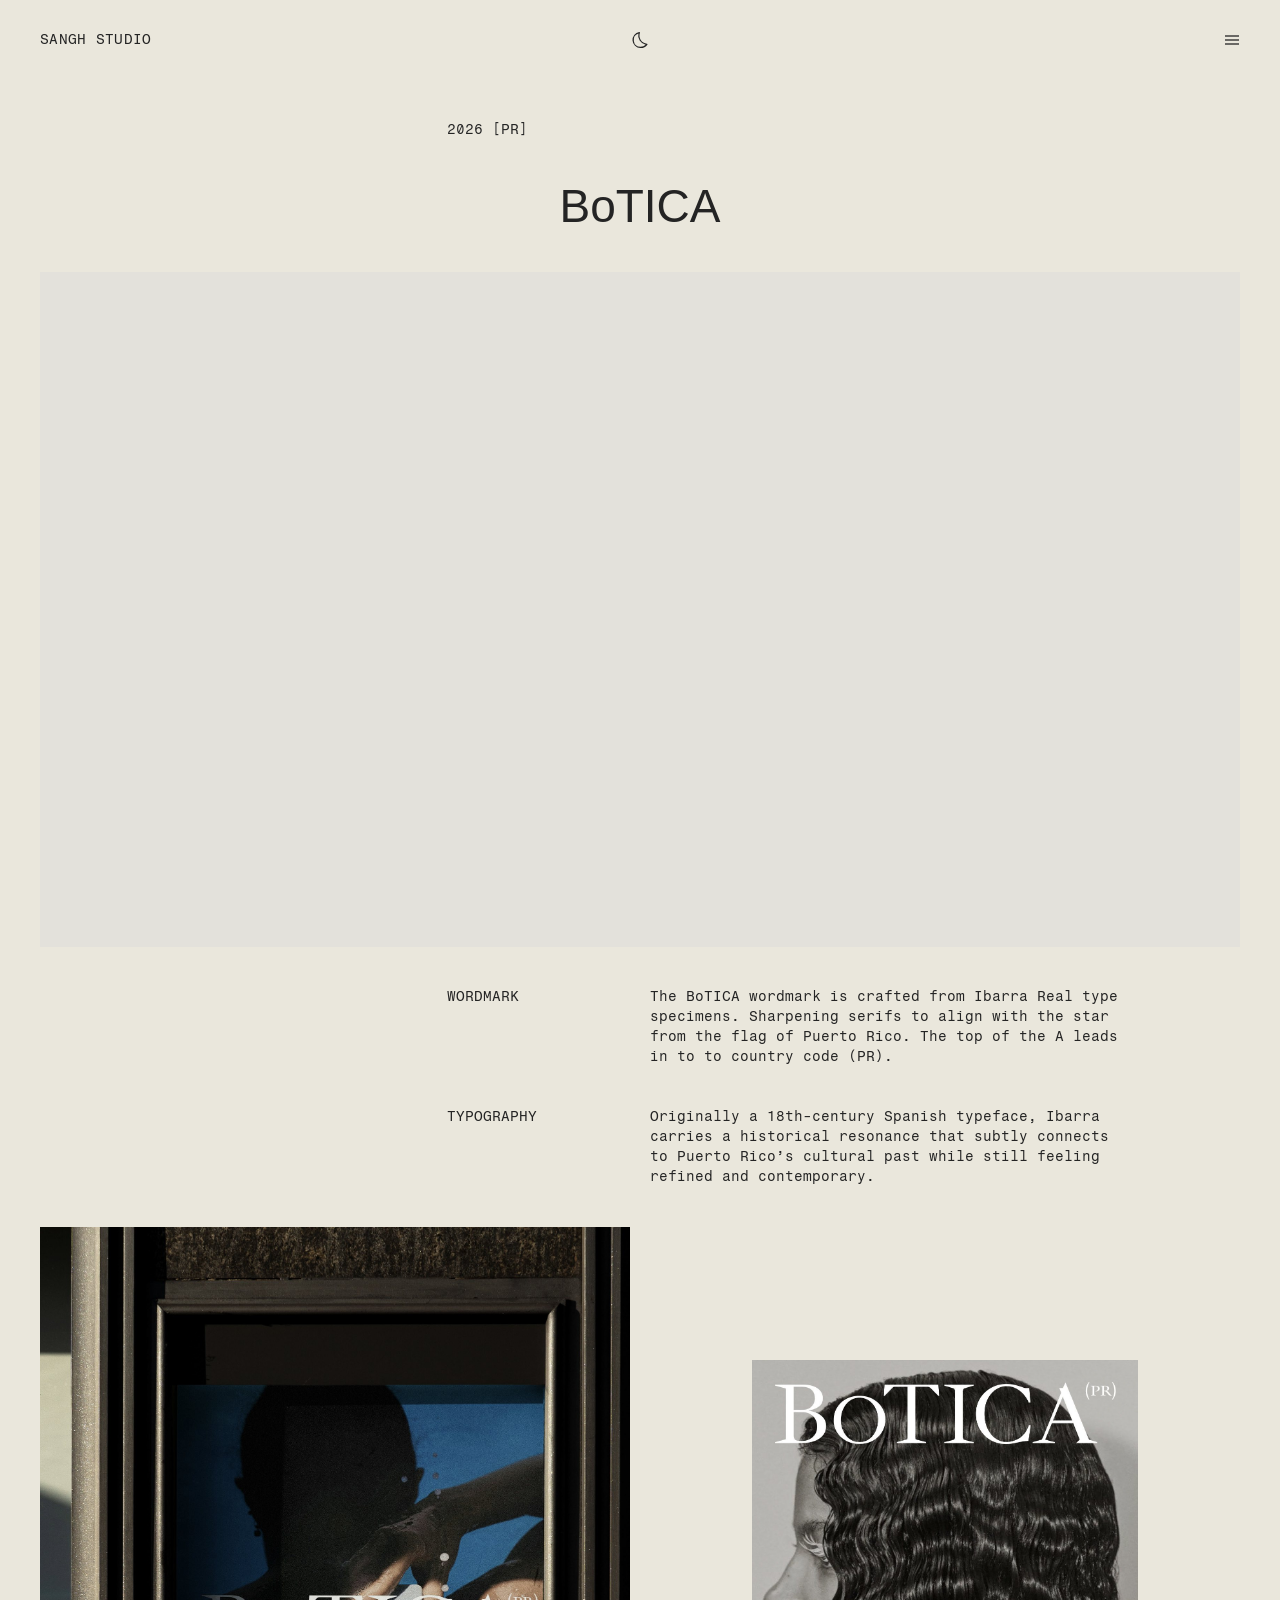
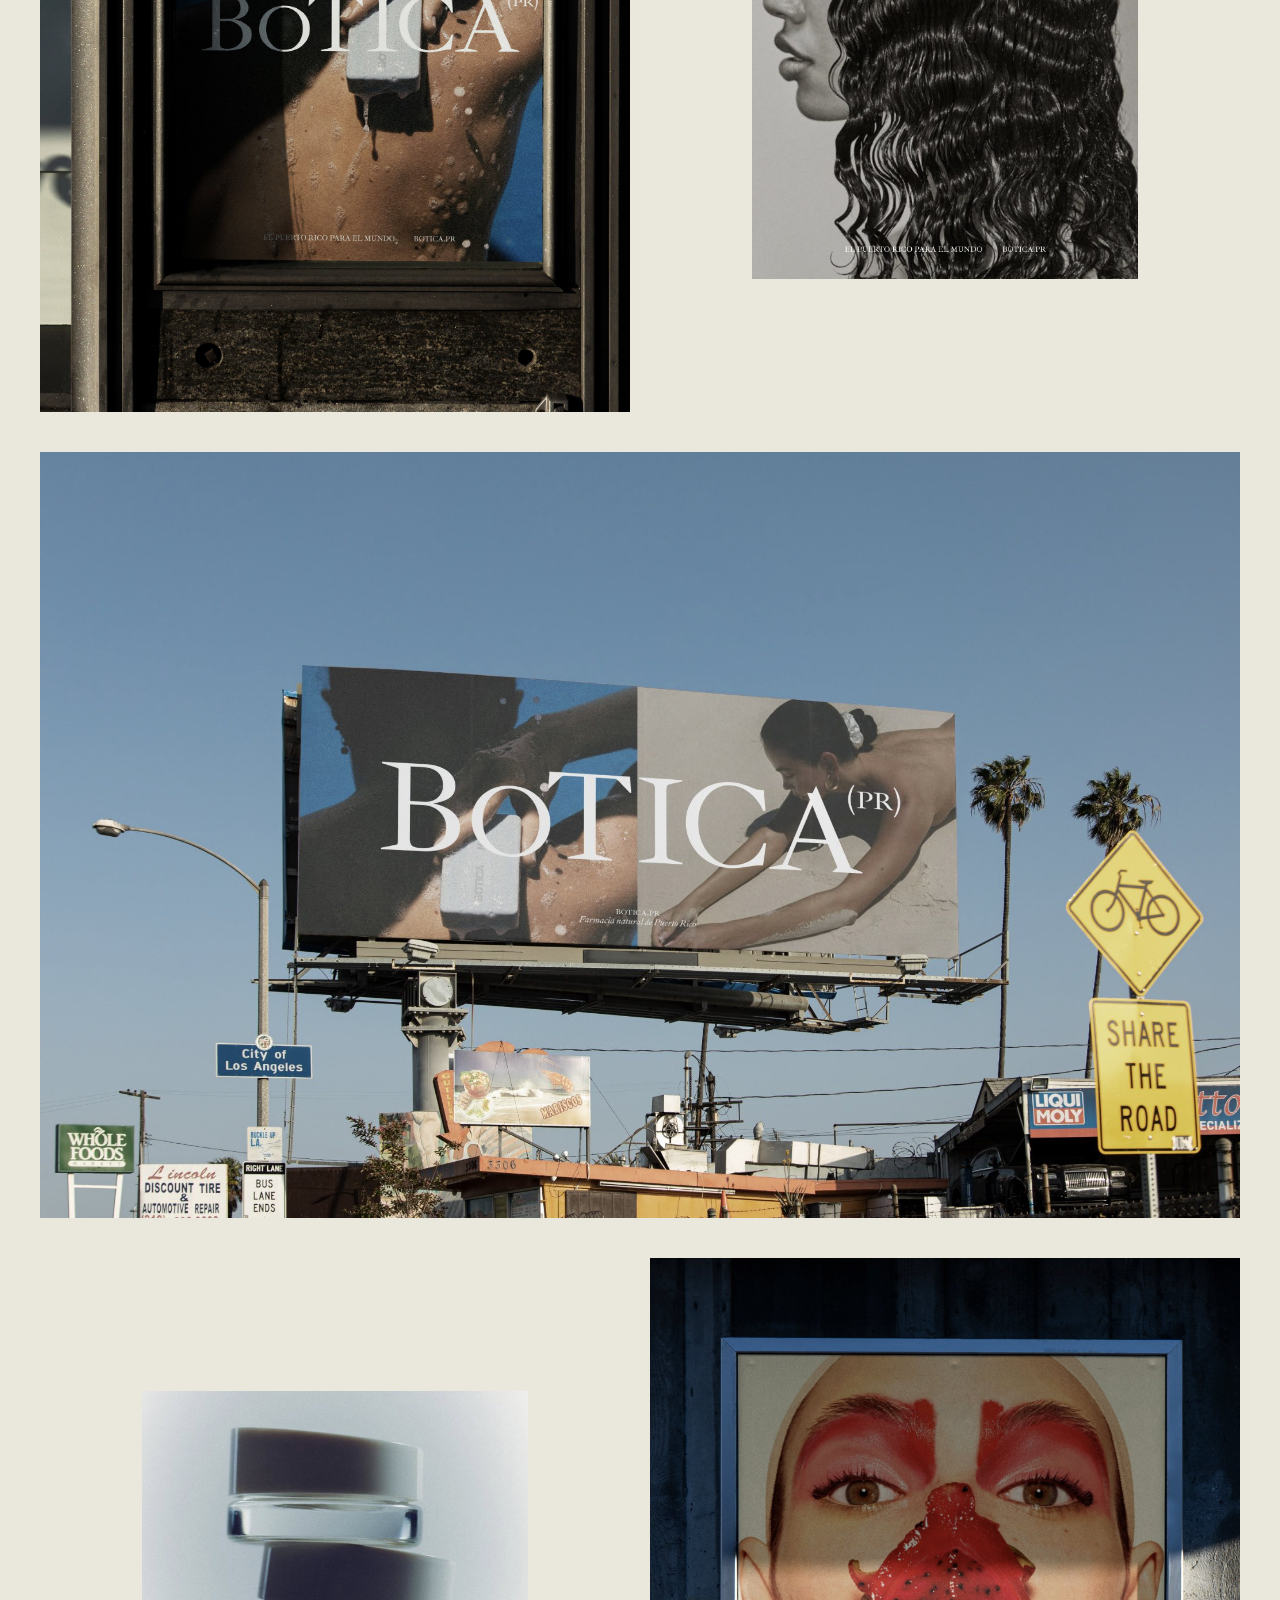
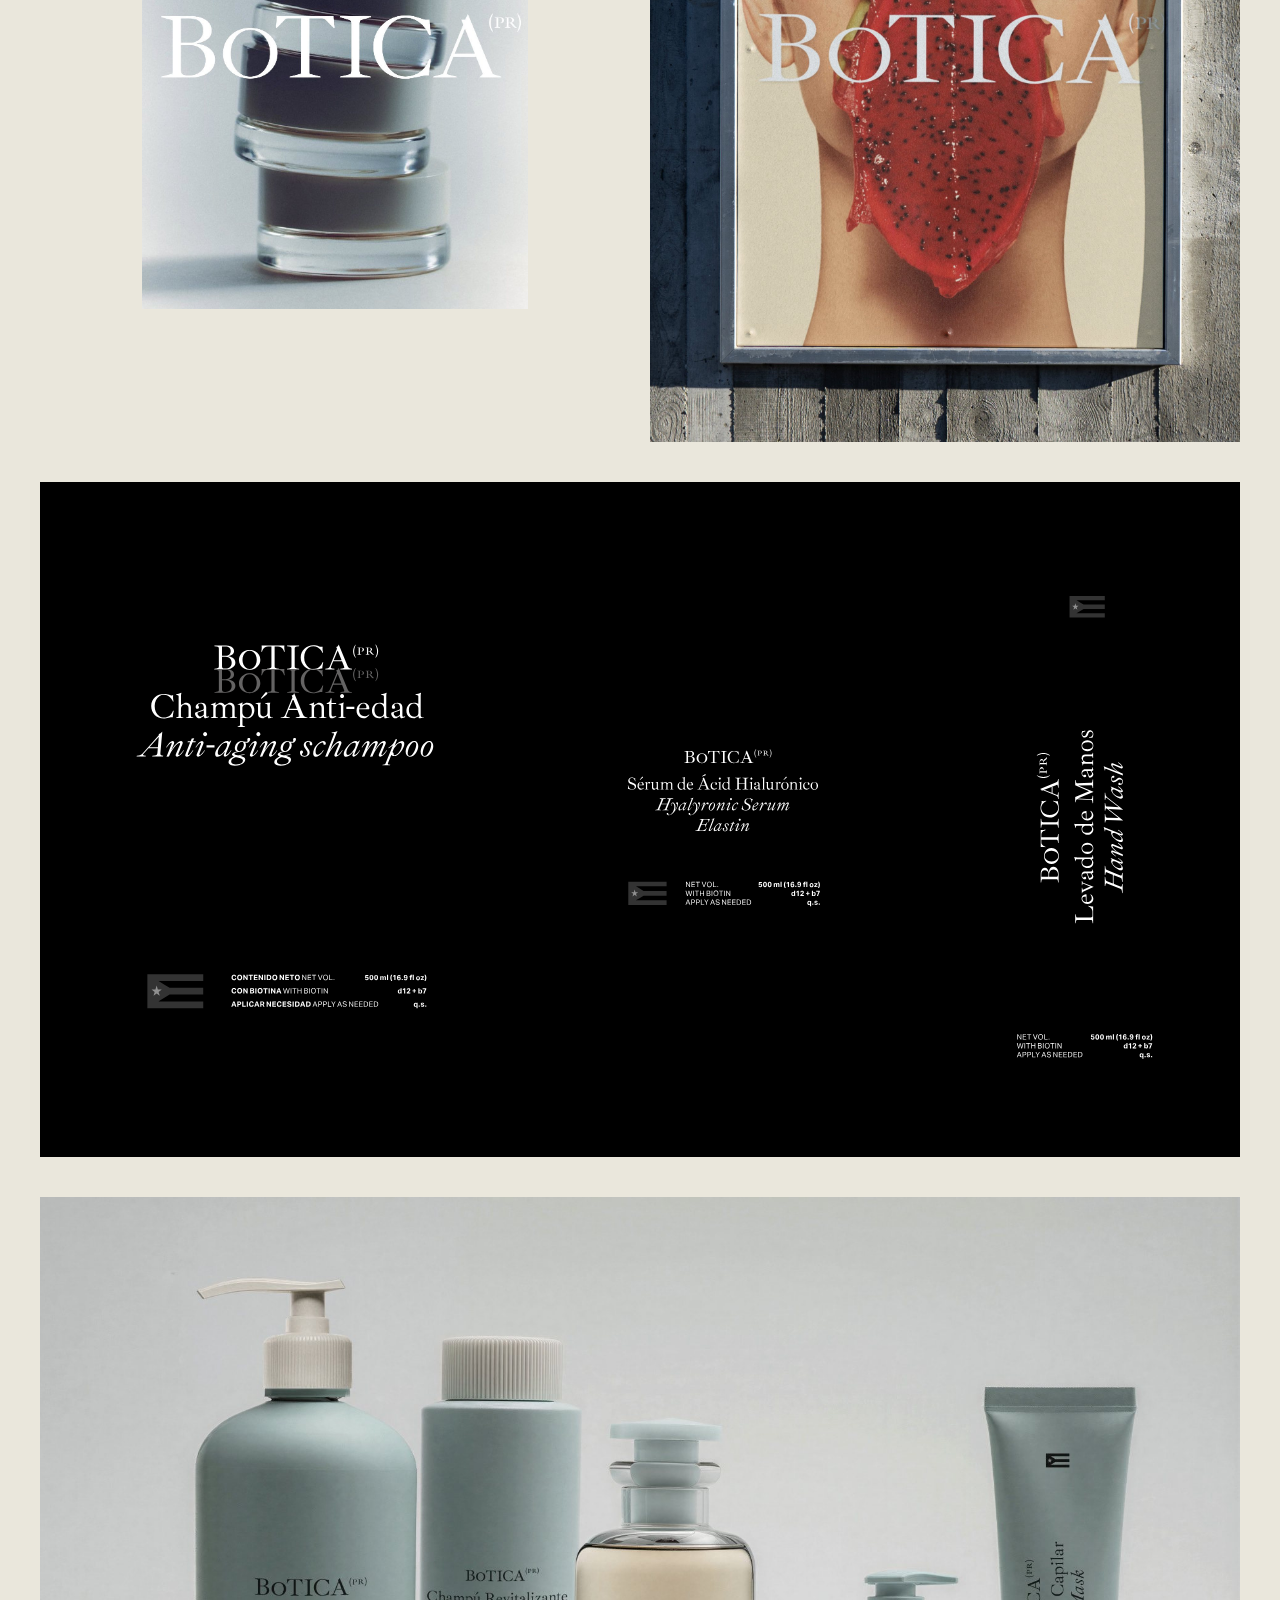
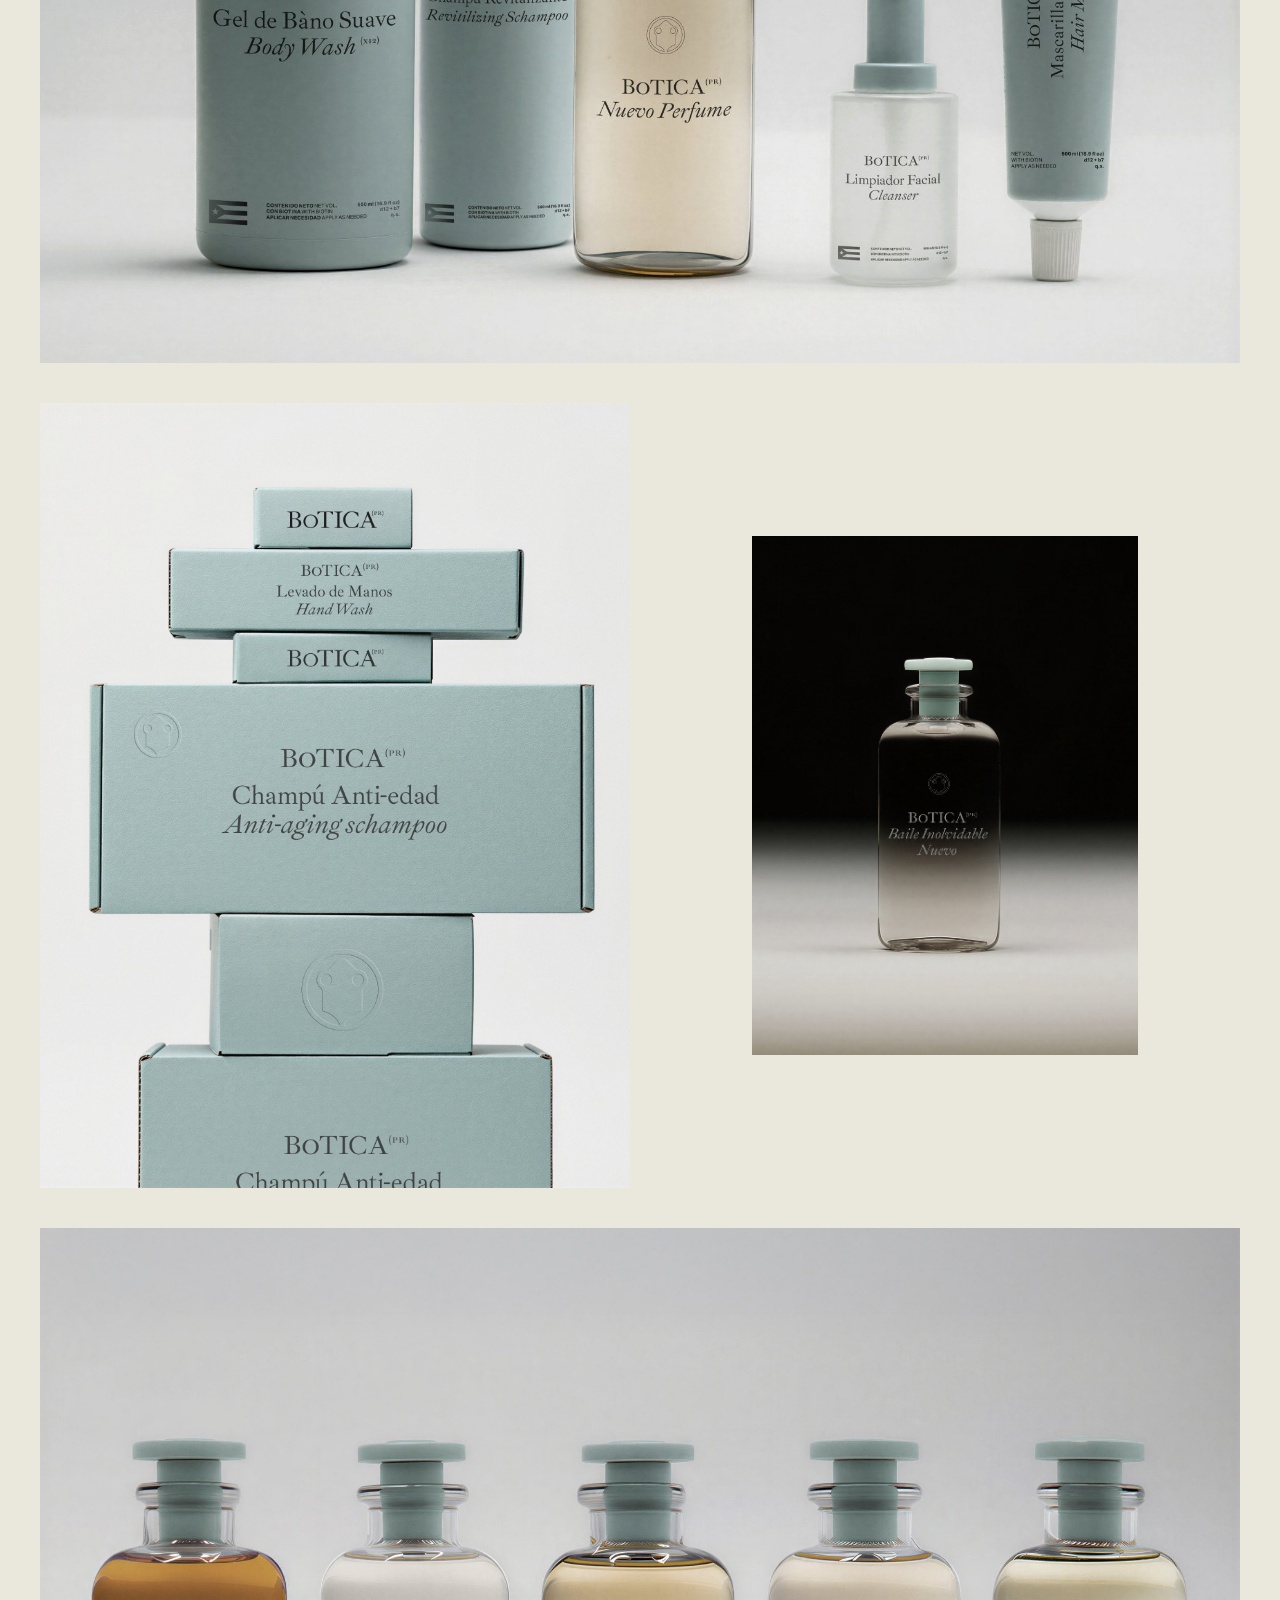
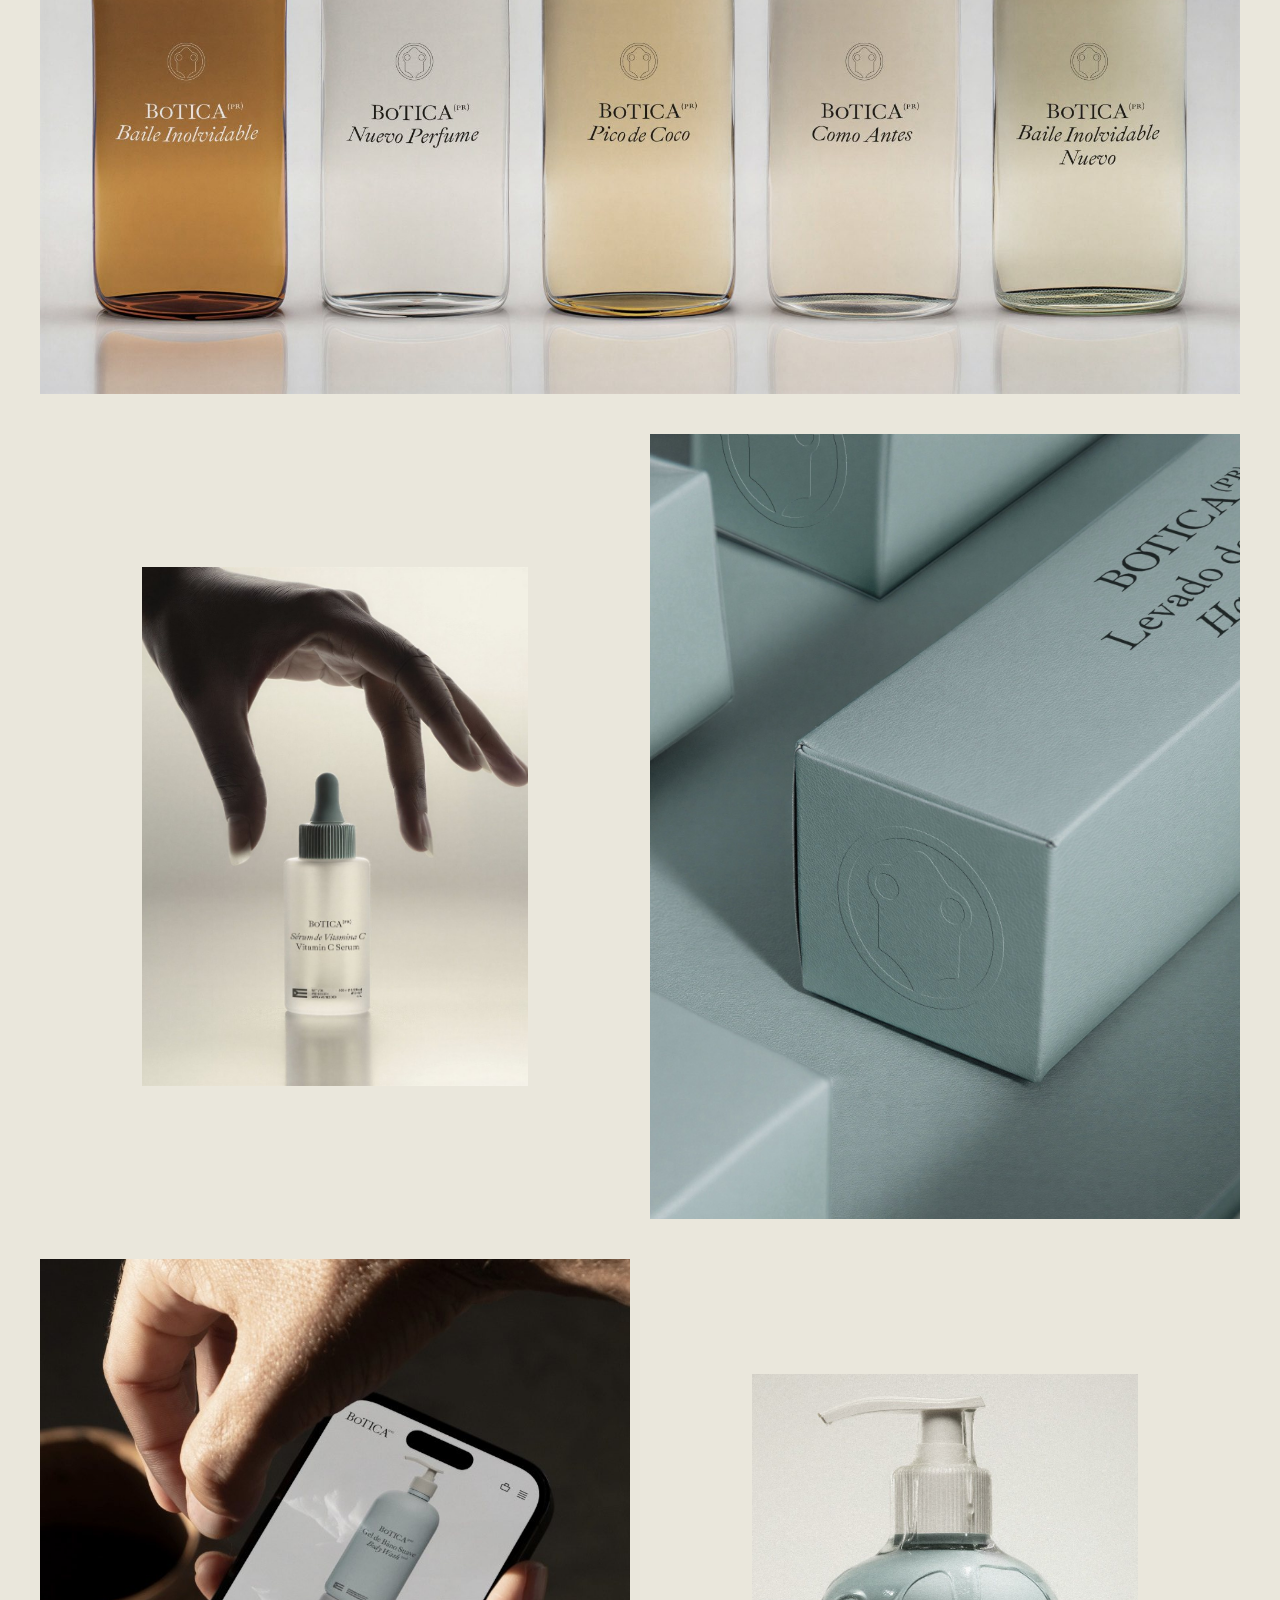
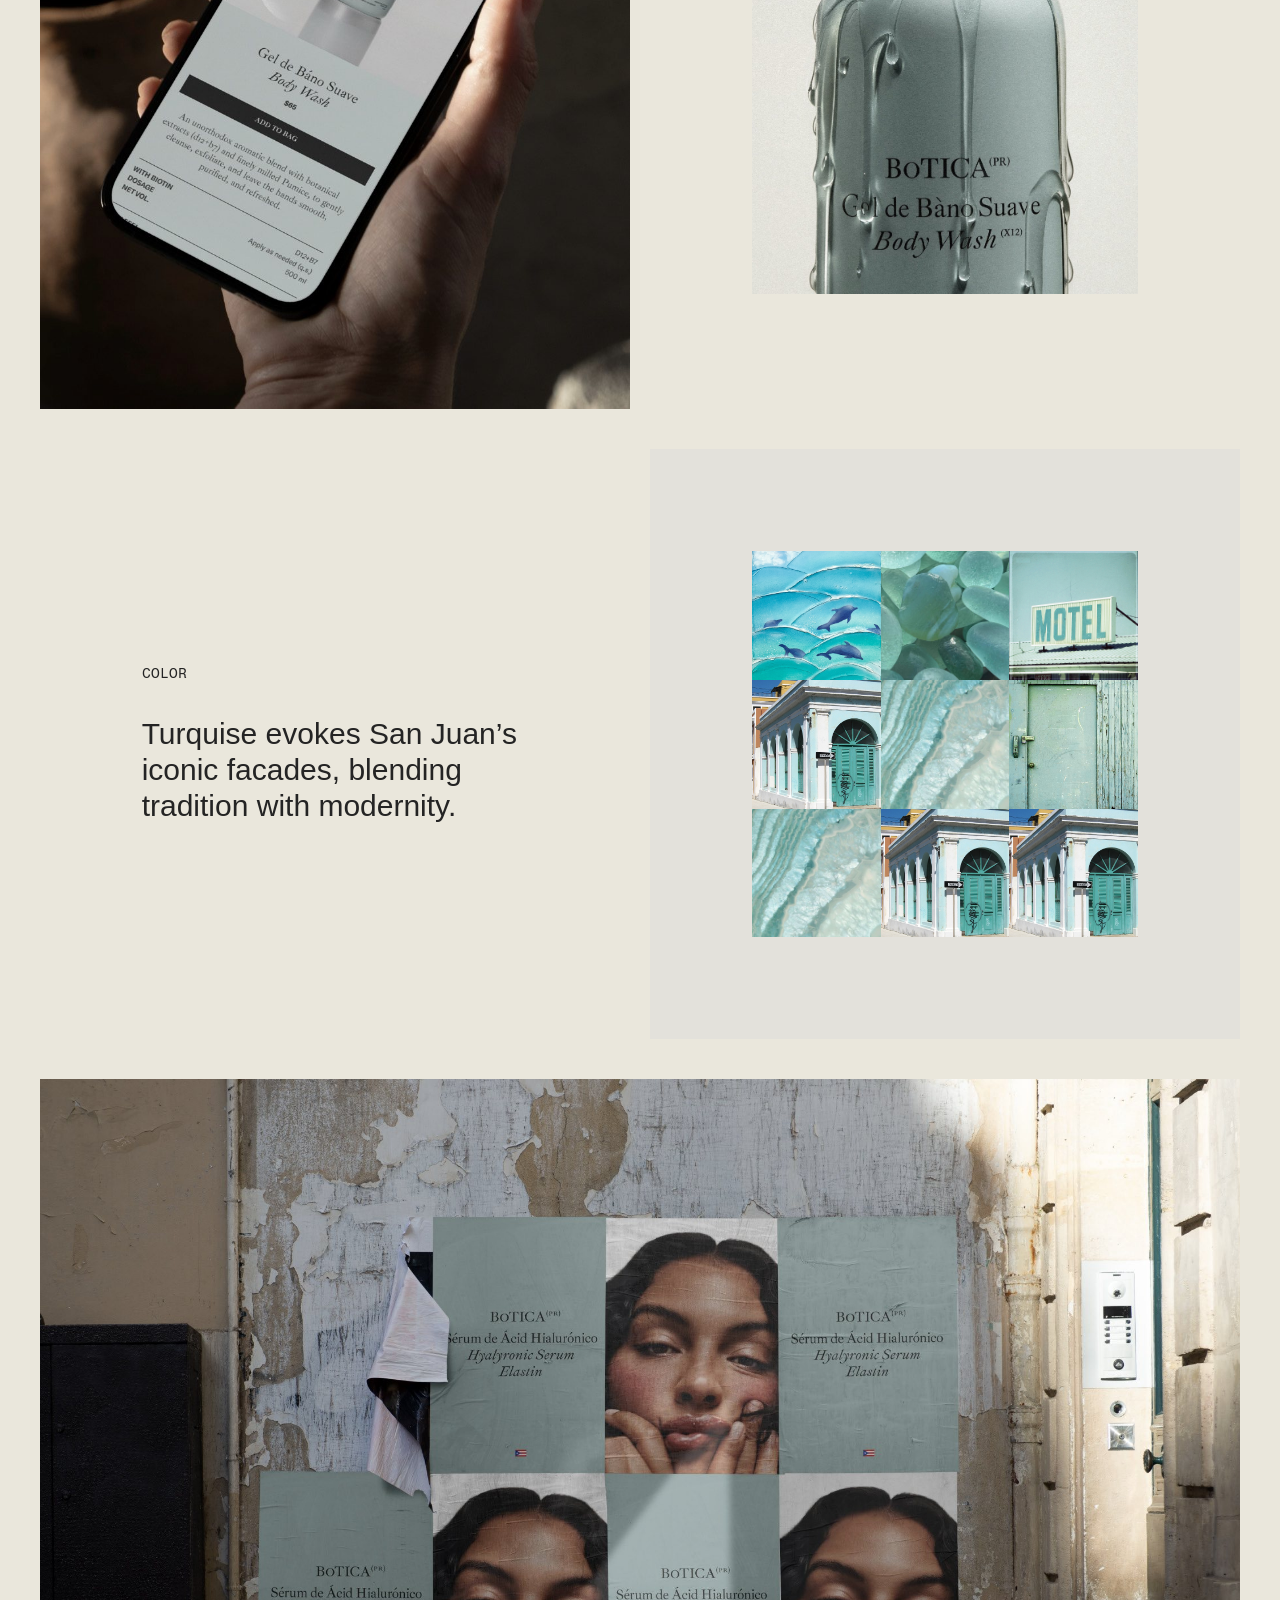
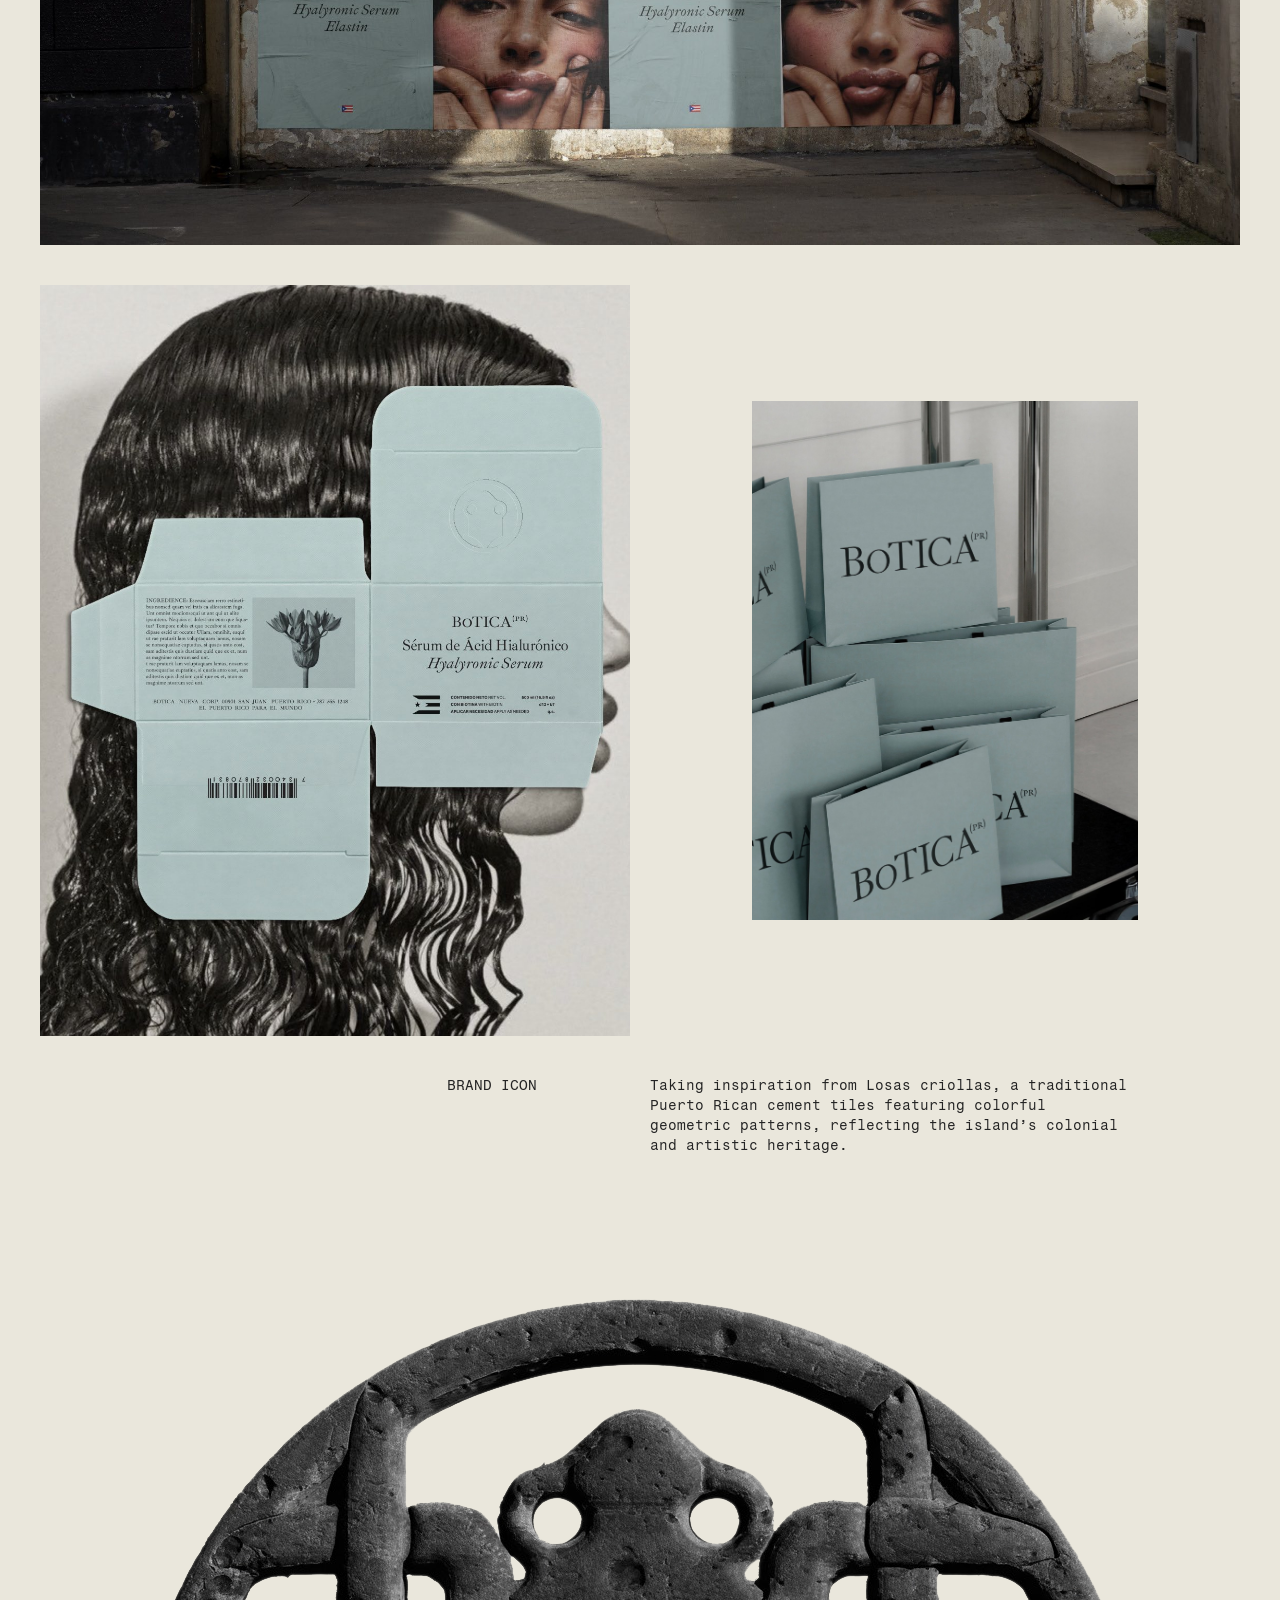
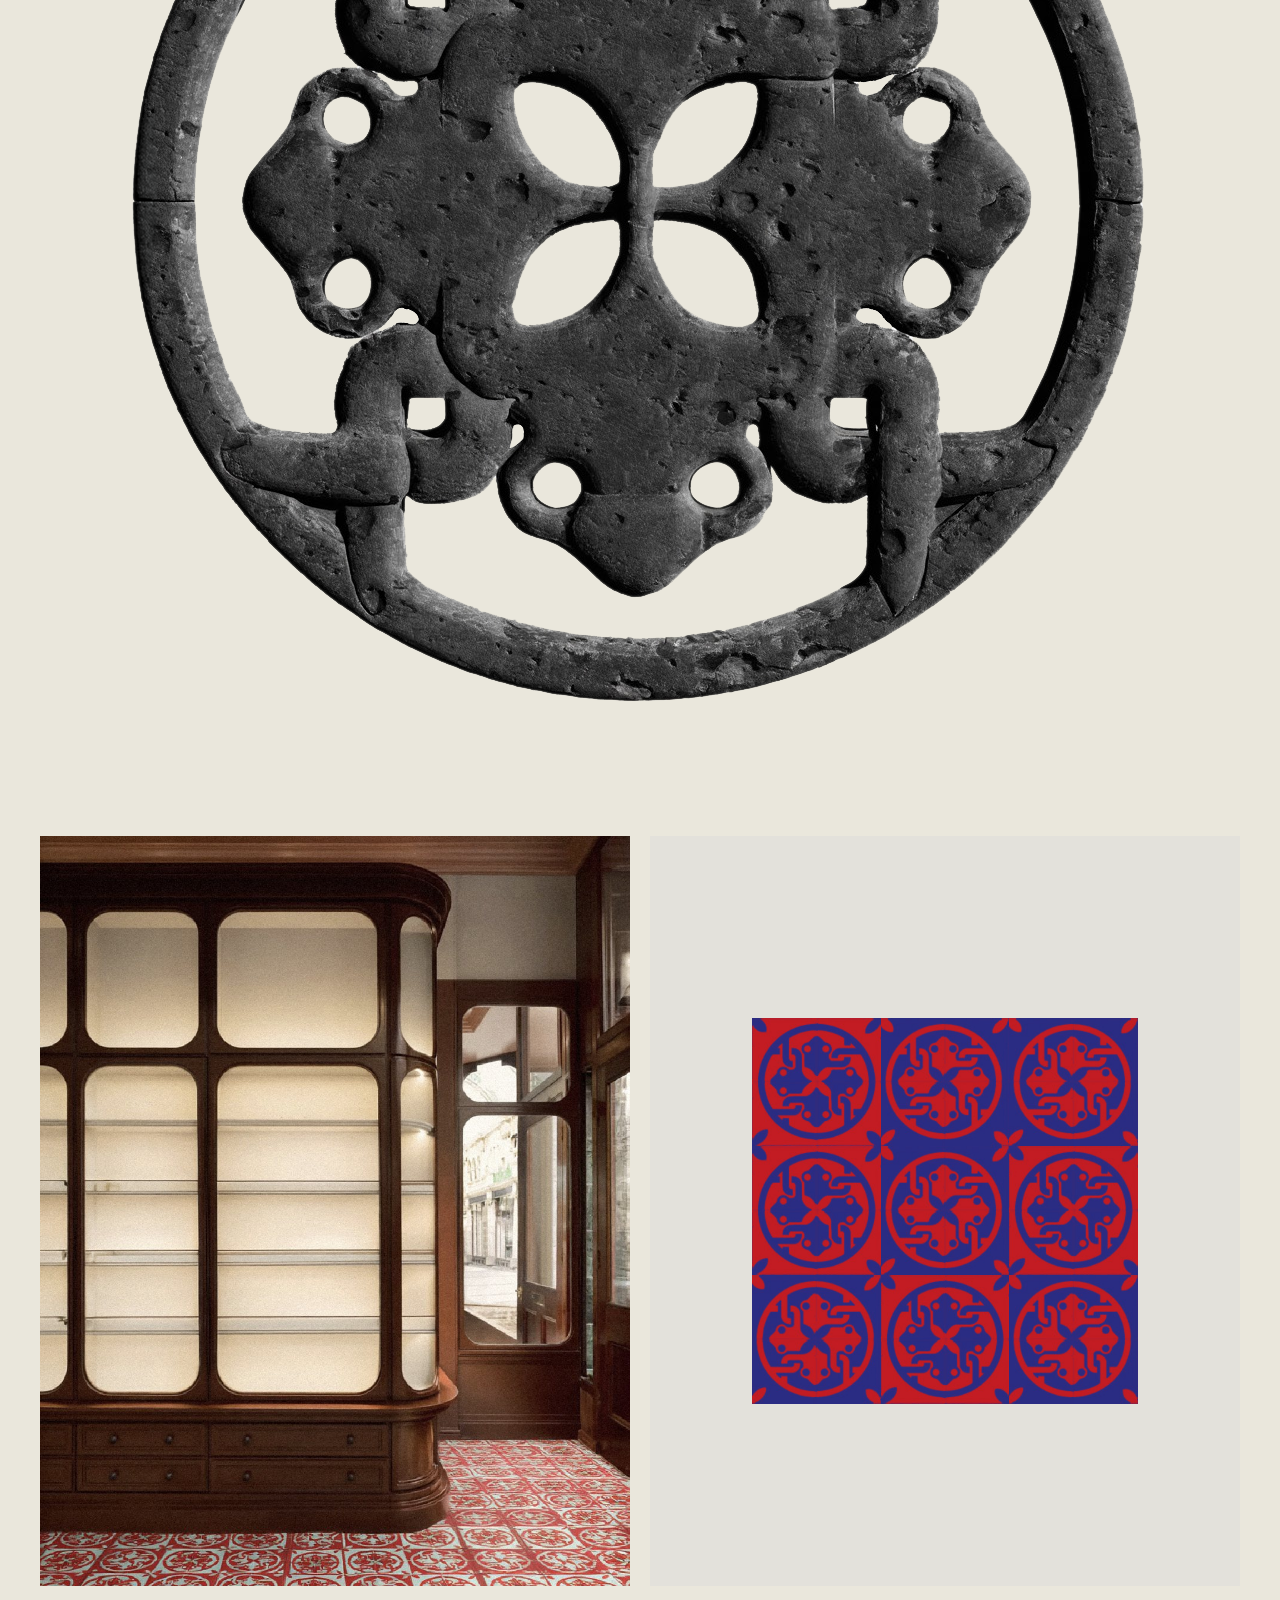
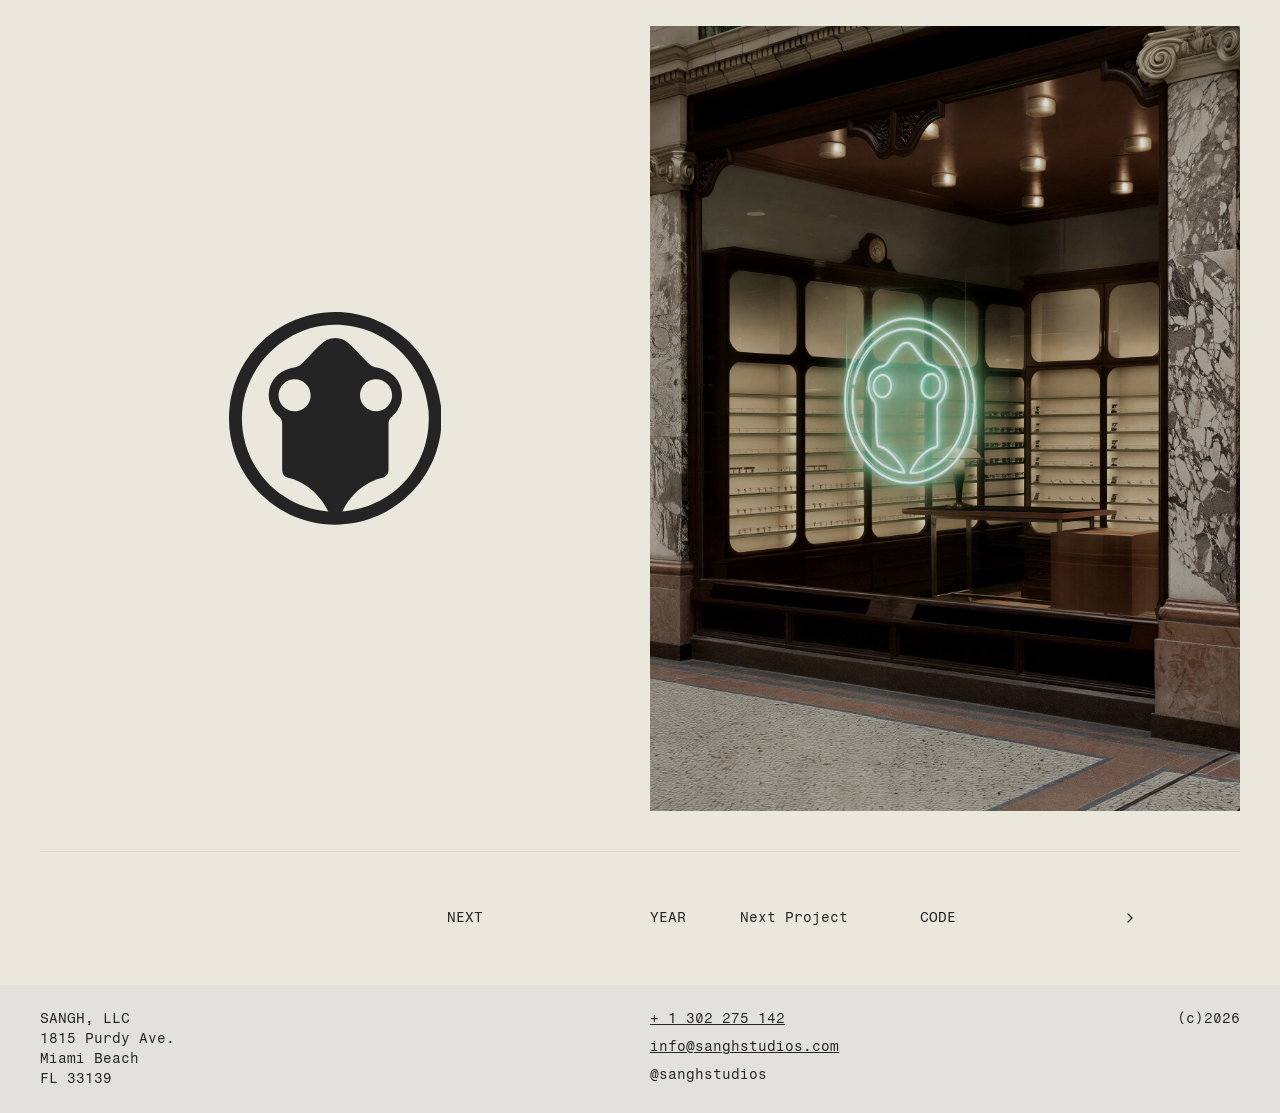
==== commit a390d0af: "Add brand icon image and frog mark; retime grid/tile animations - Insert botica-brand-icon-iron.png " ====
--- a/case-study.html
+++ b/case-study.html
@@ -233,6 +233,15 @@
     <p class="row__content">Taking inspiration from Losas criollas, a traditional Puerto Rican cement tiles featuring colorful geometric patterns, reflecting the island&rsquo;s colonial and artistic heritage.</p>
   </div>
 
+  <!-- Full Bleed Media -->
+  <div class="accordion-block" data-component="full-bleed-media">
+    <figure class="figure figure--wide">
+      <div class="figure__frame" style="aspect-ratio: 1200 / 1200; background: none;">
+        <img src="Assets/Case%20Study%20Botica/botica-brand-icon-iron.png" alt="">
+      </div>
+    </figure>
+  </div>
+
   <!-- Image + Frame Animation -->
   <div class="accordion-block" data-component="image-frame-animation">
     <figure class="figure figure--sixcol" style="aspect-ratio: 584 / 742.86;">
@@ -259,7 +268,9 @@
   <div class="accordion-block" data-component="image-spread" data-variant="large-right">
     <figure class="figure figure--sixcol pos-2-4" style="aspect-ratio: 384 / 515; align-self: center;">
       <div class="figure__frame" style="aspect-ratio: 384 / 515; background: none;">
-        <img src="Assets/Case%20Study%20Botica/figma/spread-07-small.jpg" alt="">
+        <svg viewBox="0 0 140.51 140.51" role="img" aria-label="Botica frog mark" style="width: 55%; height: auto; color: var(--color-text-primary);">
+          <path fill="currentColor" d="M70.26,0C31.52,0,0,31.52,0,70.26s31.52,70.26,70.26,70.26,70.26-31.52,70.26-70.26S109,0,70.26,0ZM74.91,131.82c5.6-12.23,16.93-20.35,26.48-22.36,2.34-.49,4-2.57,4-4.97v-30.9c0-1.67.73-3.23,1.99-4.29,5.39-4.53,7.84-11.2,6.55-17.83-1.26-6.48-5.95-11.63-12.54-13.78-1.79-.58-2.95-.84-3.88-1.05-2.84-.64-3.65-1.06-7.39-4.83-.7-.71-1.57-1.62-2.54-2.64-3.41-3.6-9.13-9.61-12.01-10.81-1.84-.76-3.64-1.16-5.27-1.2-1.71.03-3.51.44-5.35,1.2-2.89,1.19-8.6,7.21-12.01,10.8-.97,1.02-1.83,1.93-2.54,2.64-3.75,3.78-4.55,4.19-7.39,4.83-.93.21-2.09.47-3.88,1.05-6.6,2.15-11.29,7.3-12.54,13.78-1.29,6.64,1.16,13.3,6.55,17.83,1.26,1.06,1.99,2.63,1.99,4.29v5.79s0,.09,0,.14v25.05c0,2.35,1.63,4.4,3.93,4.88,9.56,1.98,20.94,10.11,26.55,22.37-31.88-2.39-57.1-29.08-57.1-61.56S36.21,8.5,70.26,8.5s61.75,27.7,61.75,61.75-25.22,59.17-57.1,61.56ZM86.71,53.19c.73-4.39,4.27-7.93,8.65-8.65,7.24-1.2,13.45,5.01,12.25,12.25-.73,4.39-4.27,7.93-8.65,8.65-7.24,1.2-13.45-5.01-12.25-12.25ZM53.8,56.79c-.73,4.39-4.27,7.93-8.65,8.65-7.24,1.2-13.45-5.01-12.25-12.25.73-4.39,4.26-7.93,8.65-8.65,7.24-1.2,13.45,5.01,12.25,12.25Z"/>
+        </svg>
       </div>
     </figure>
     <figure class="figure figure--sixcol pos-7-6" style="aspect-ratio: 588 / 782;">
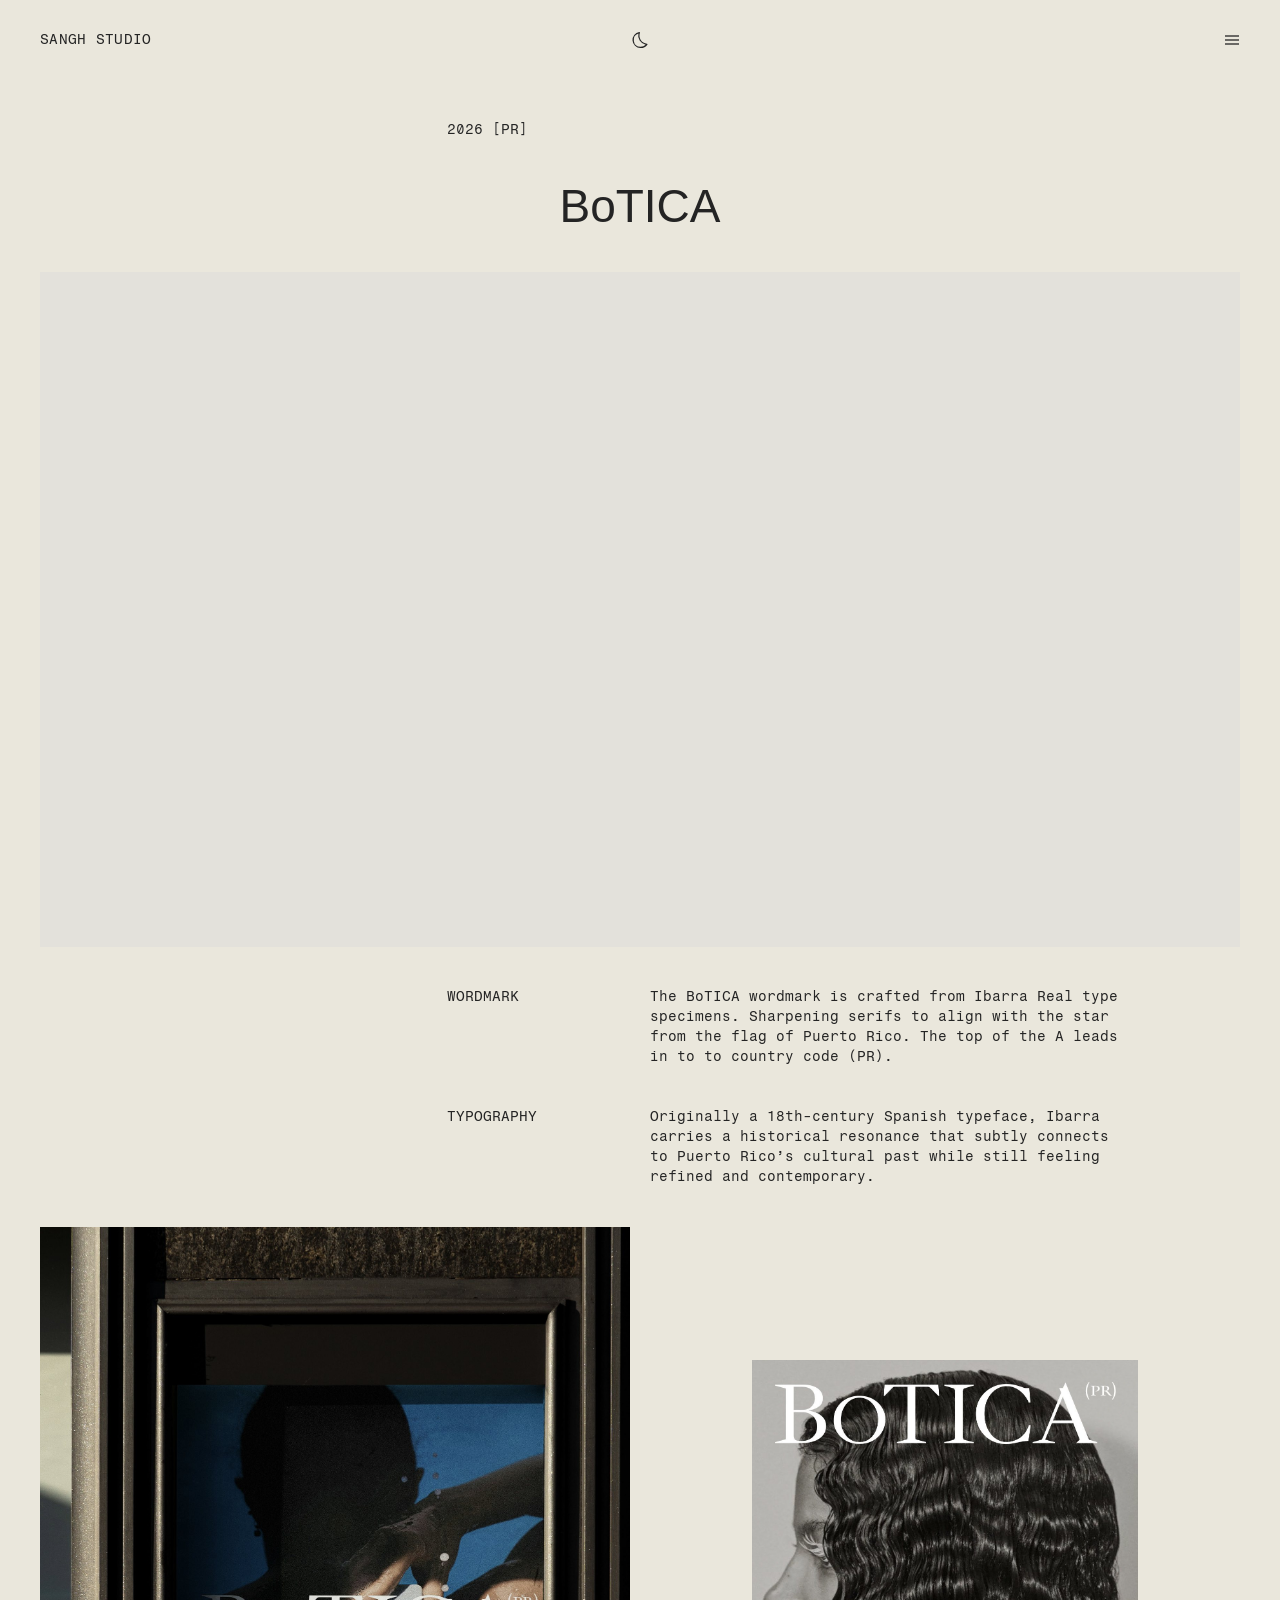
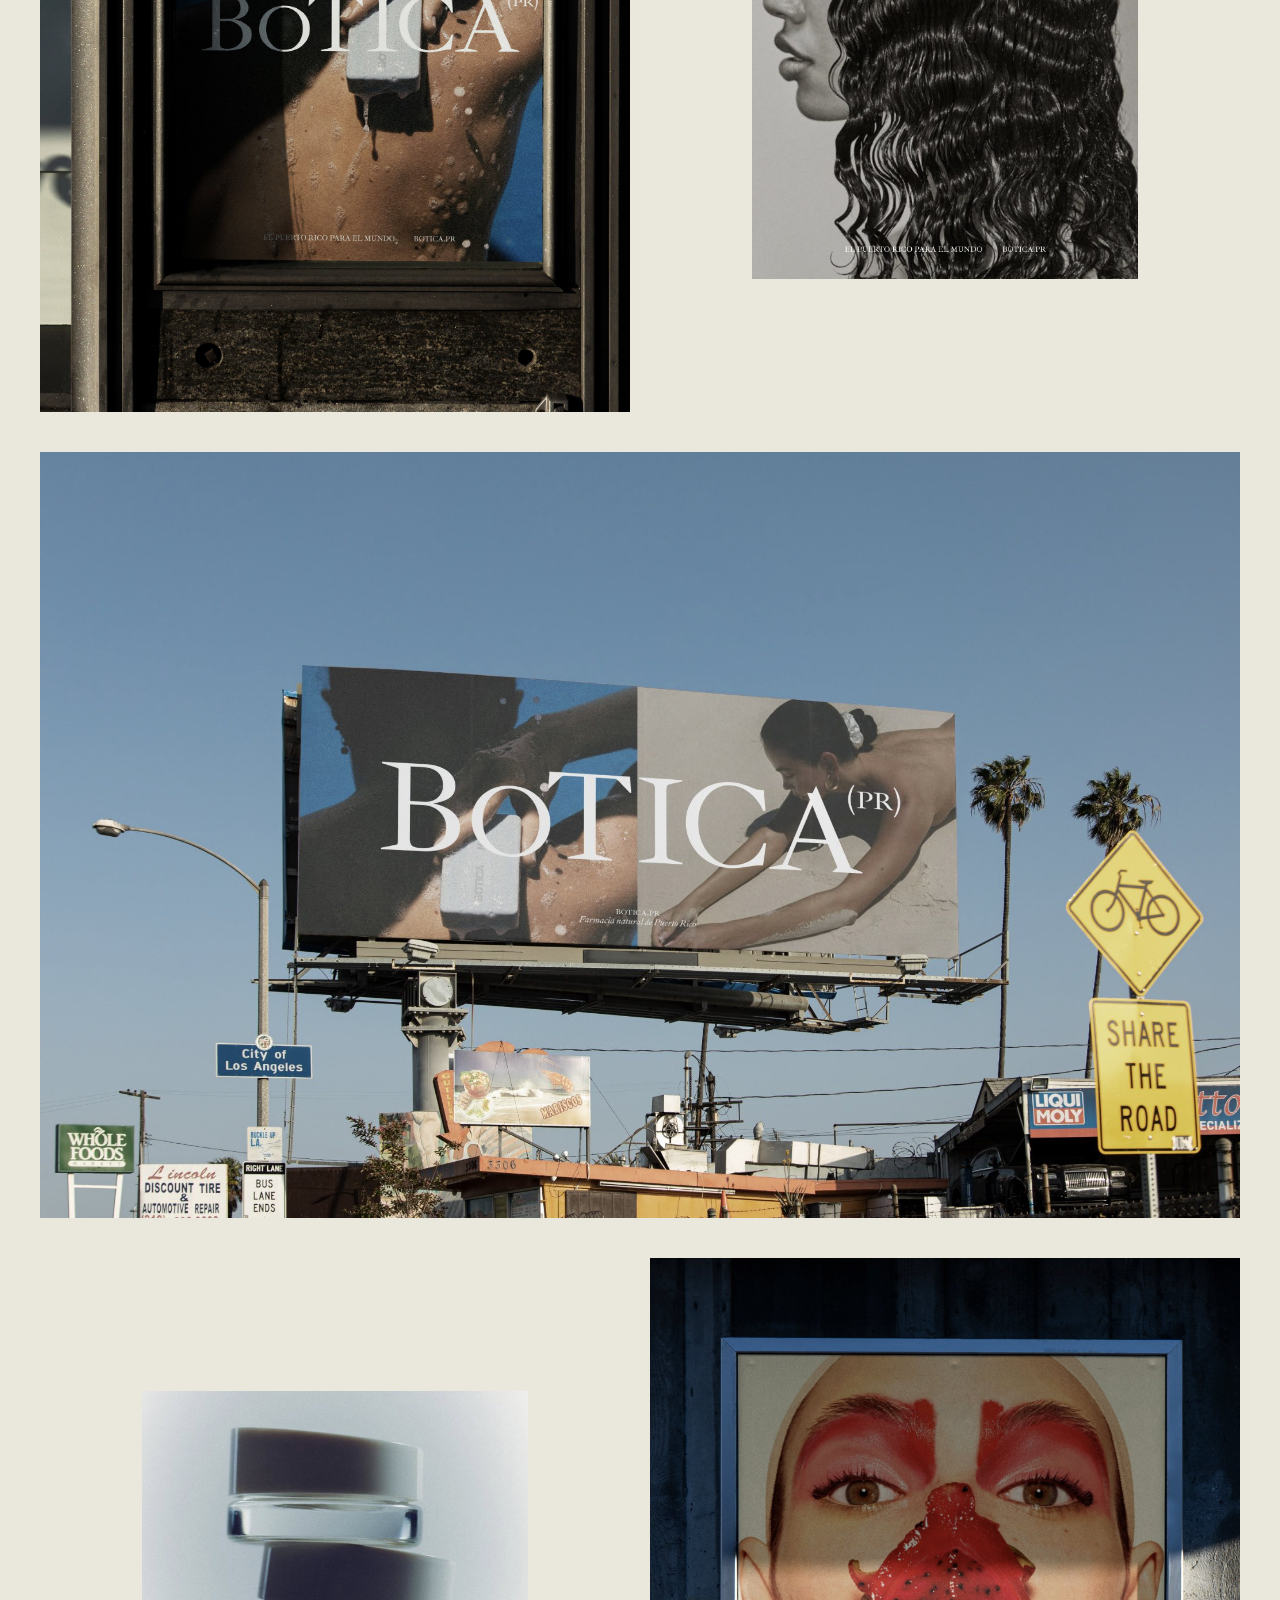
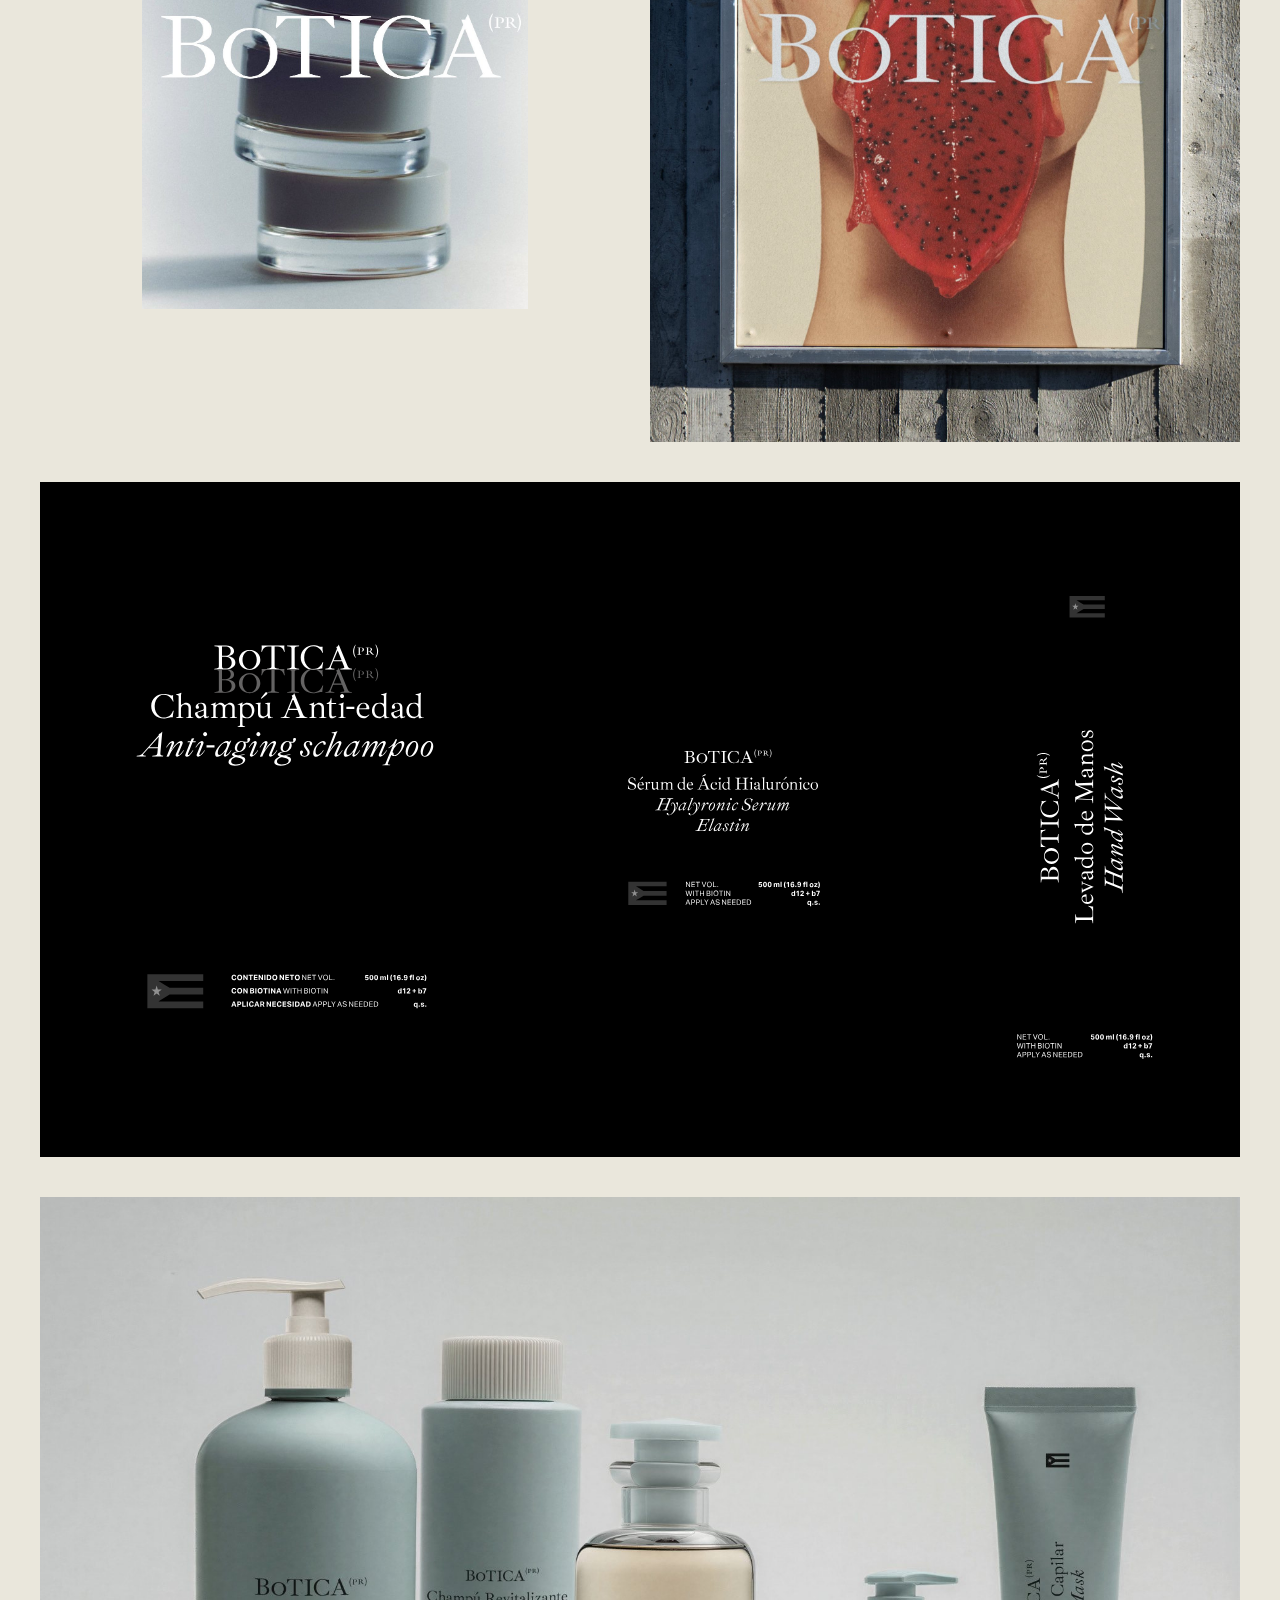
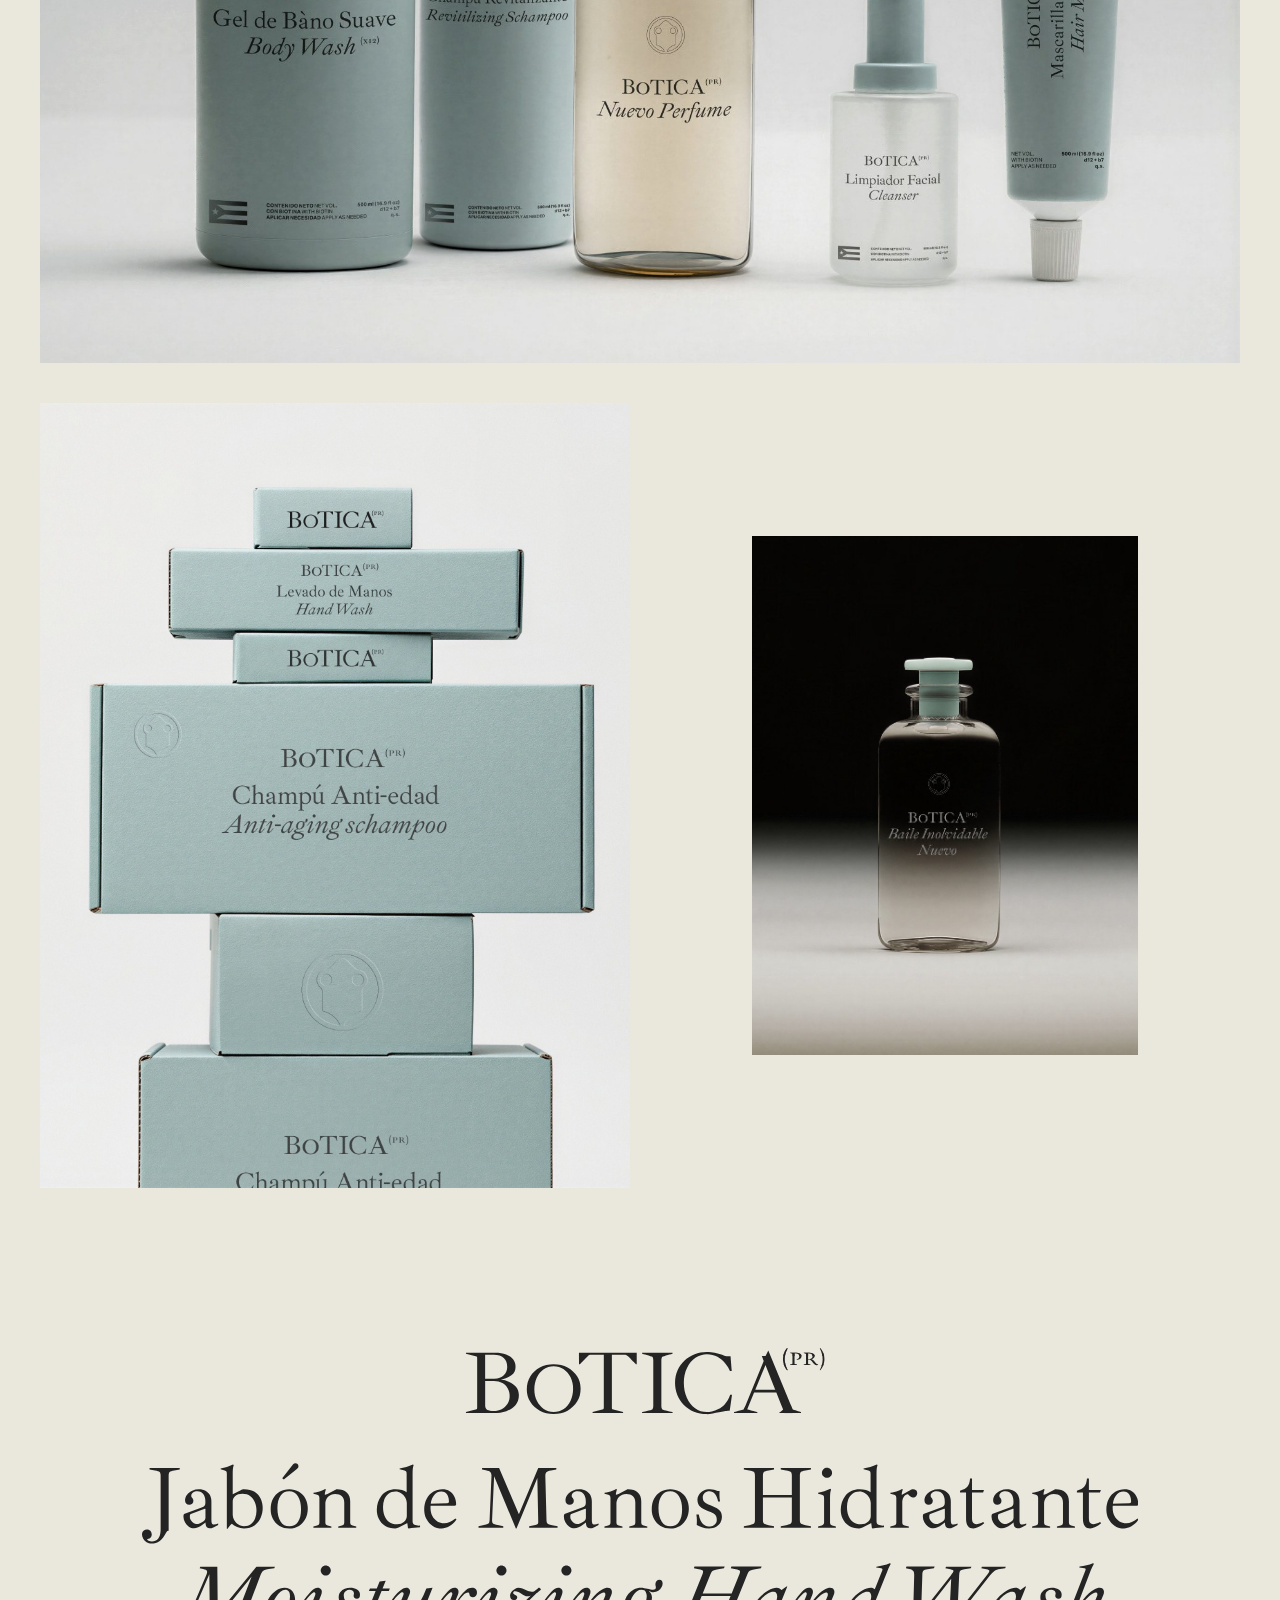
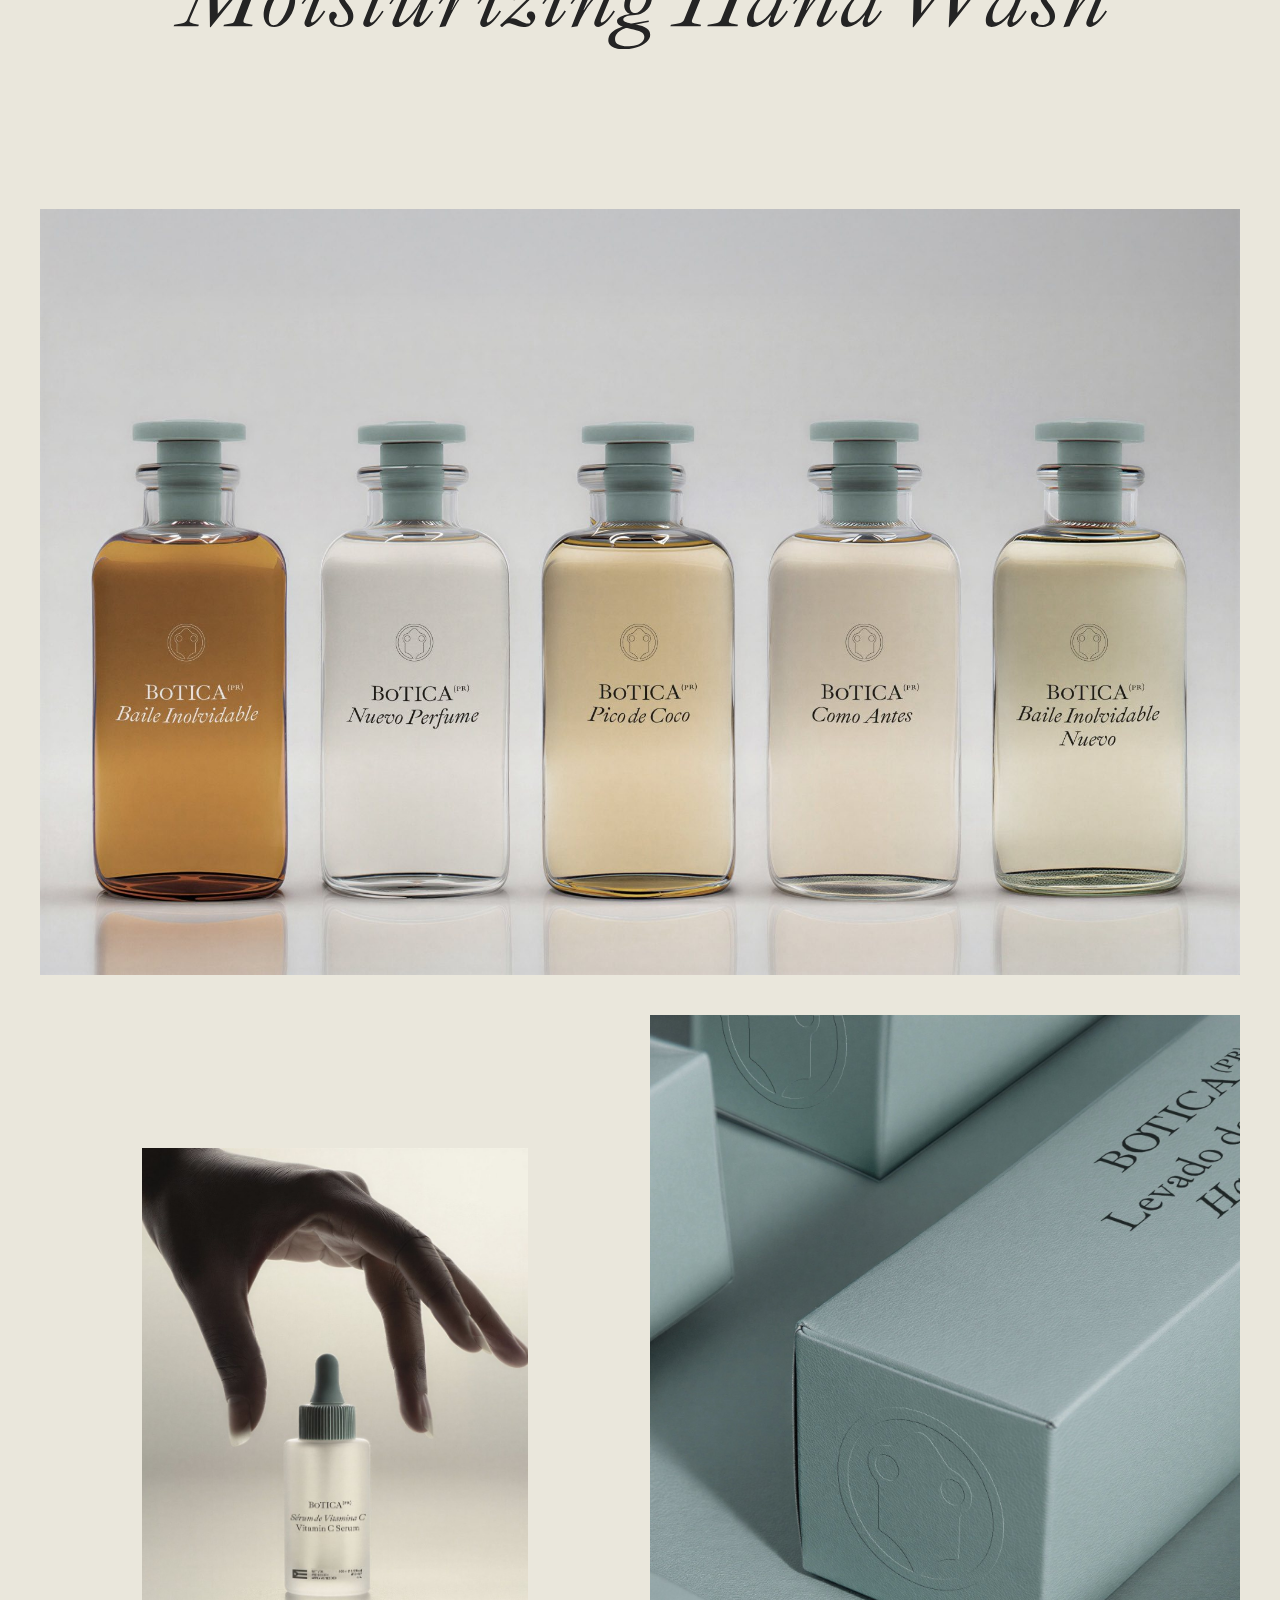
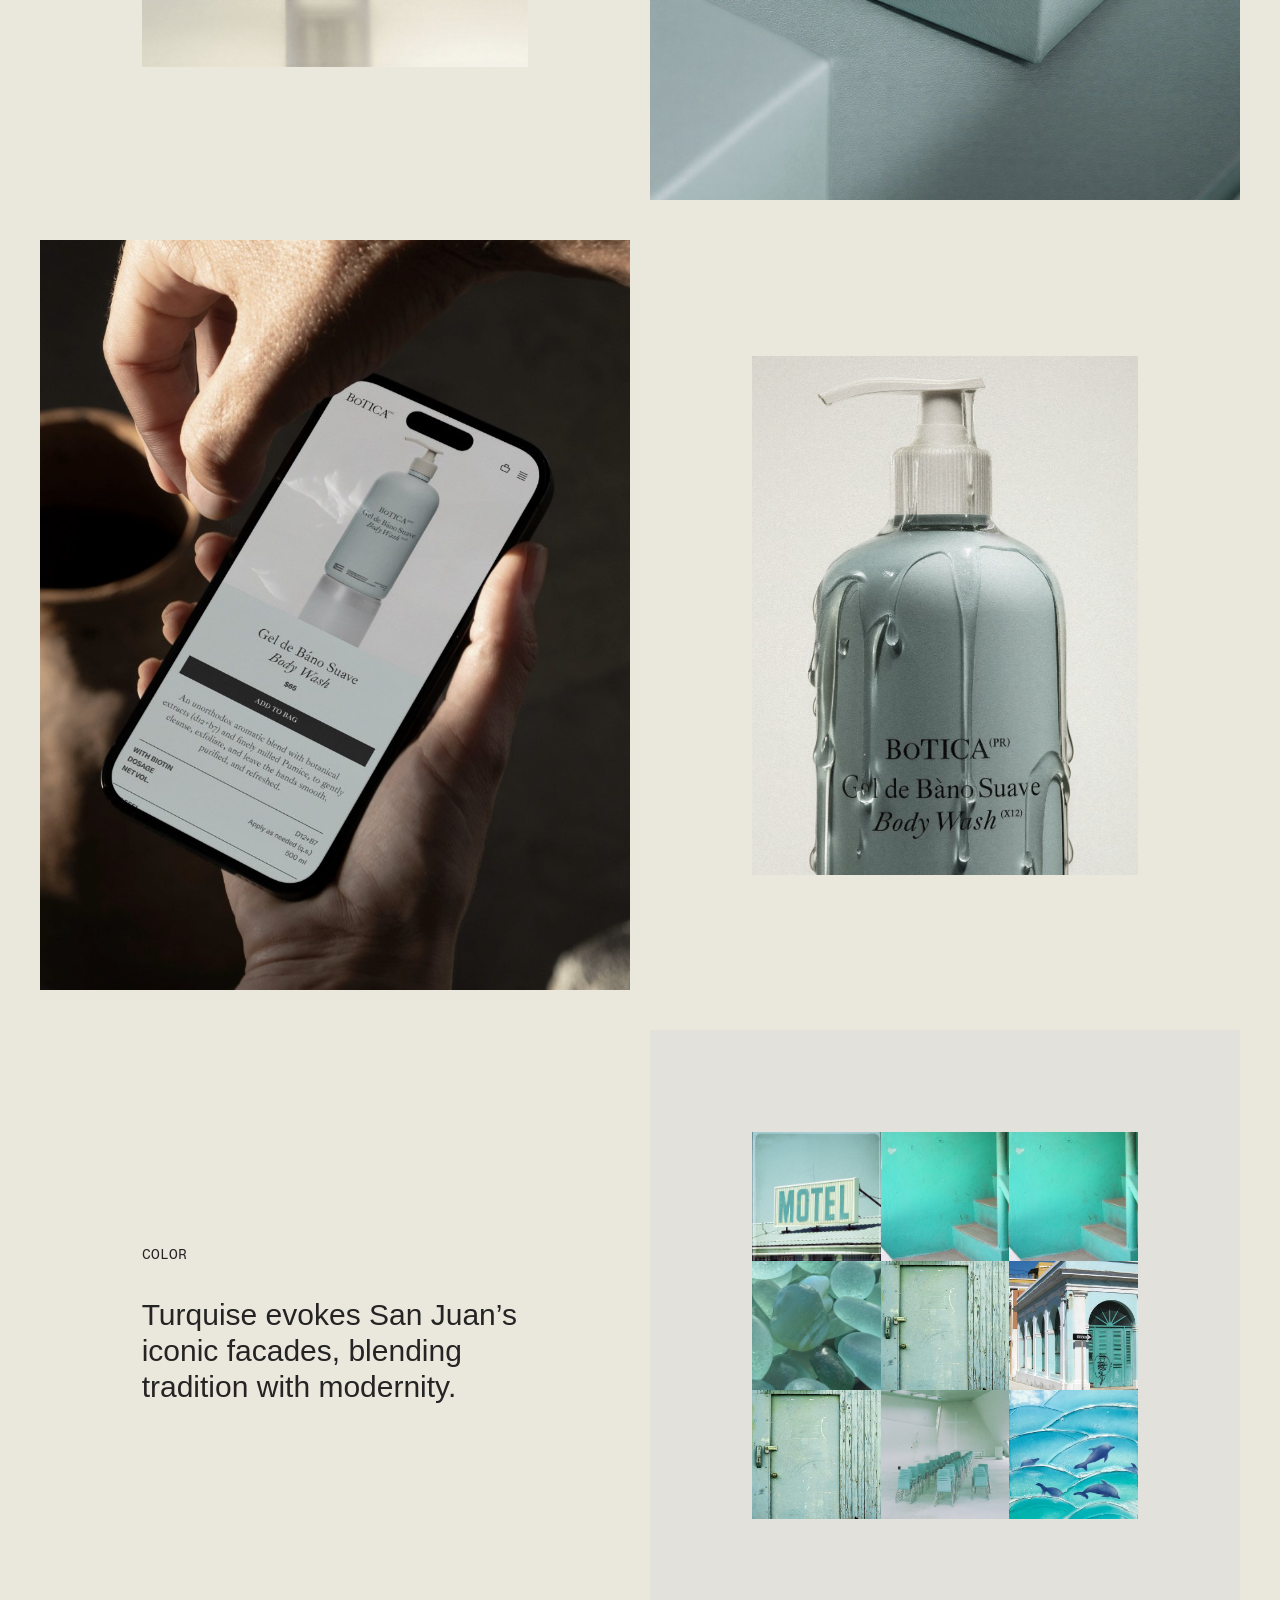
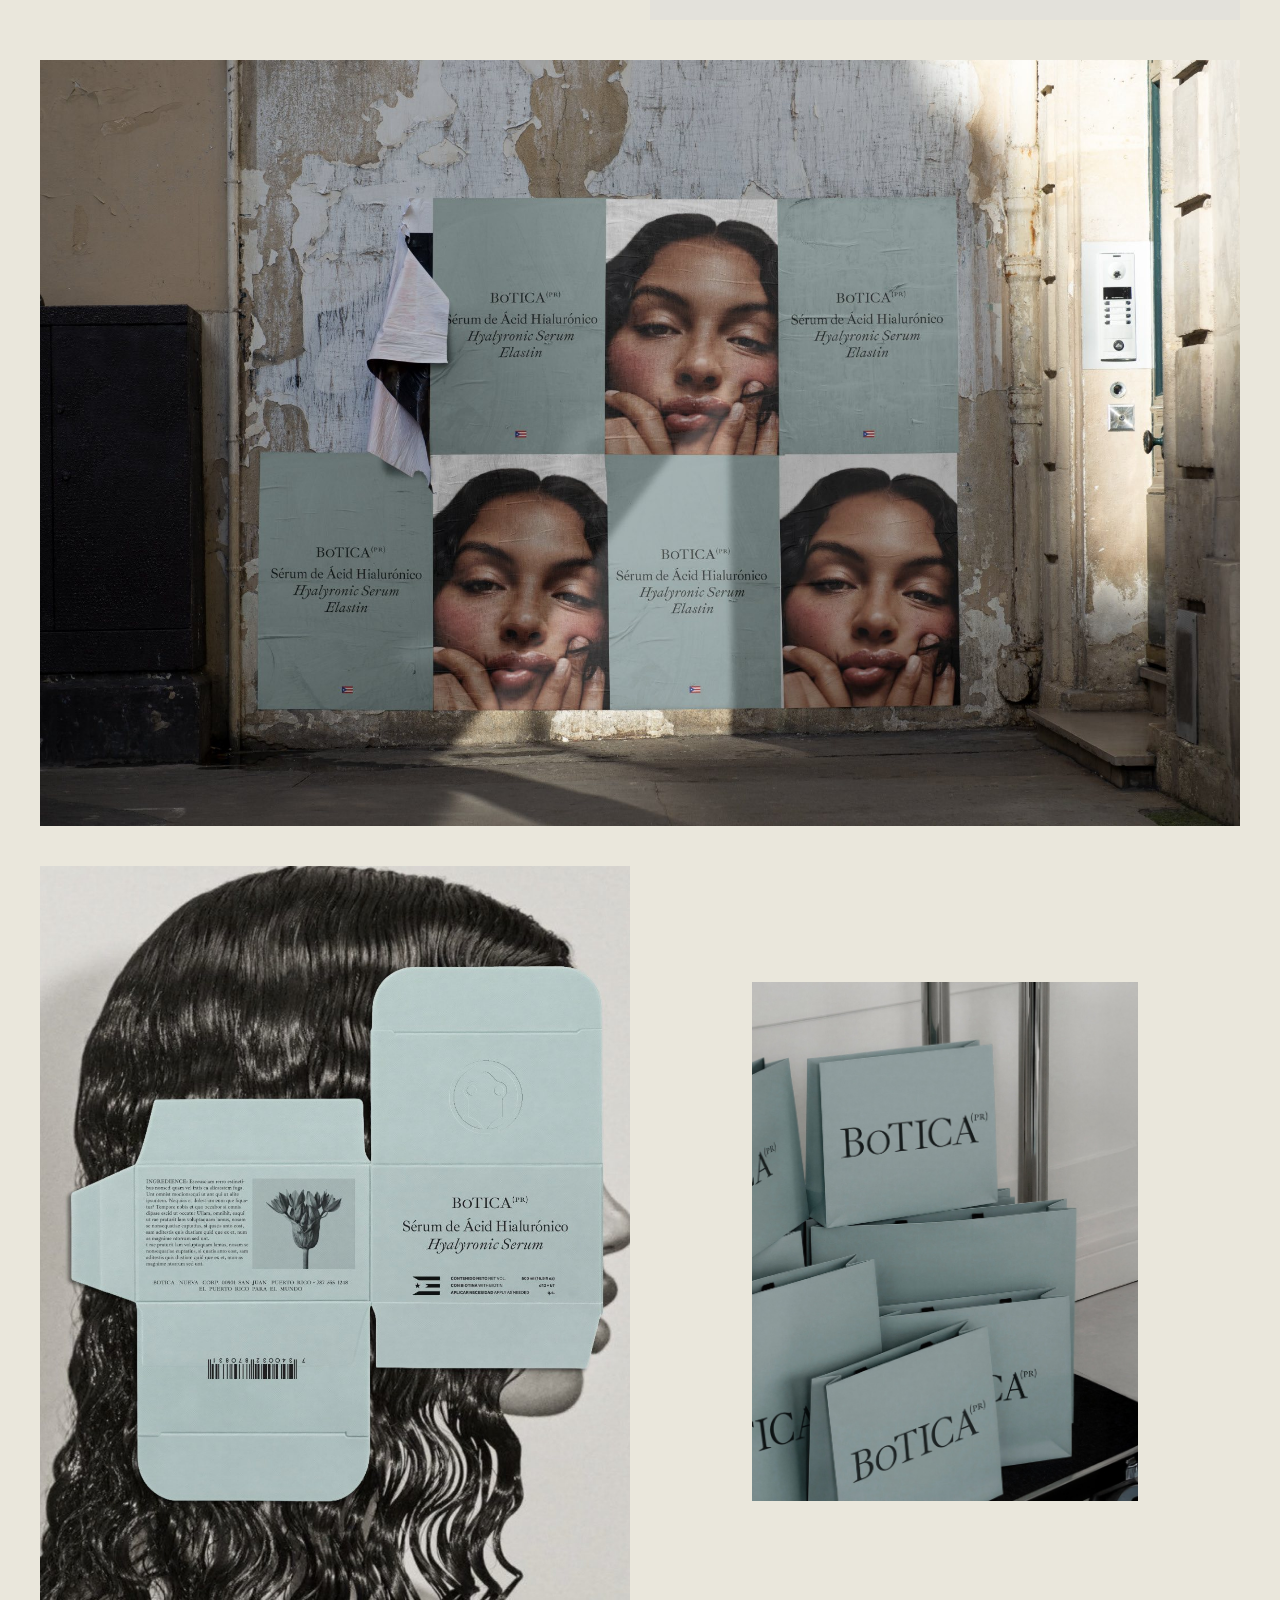
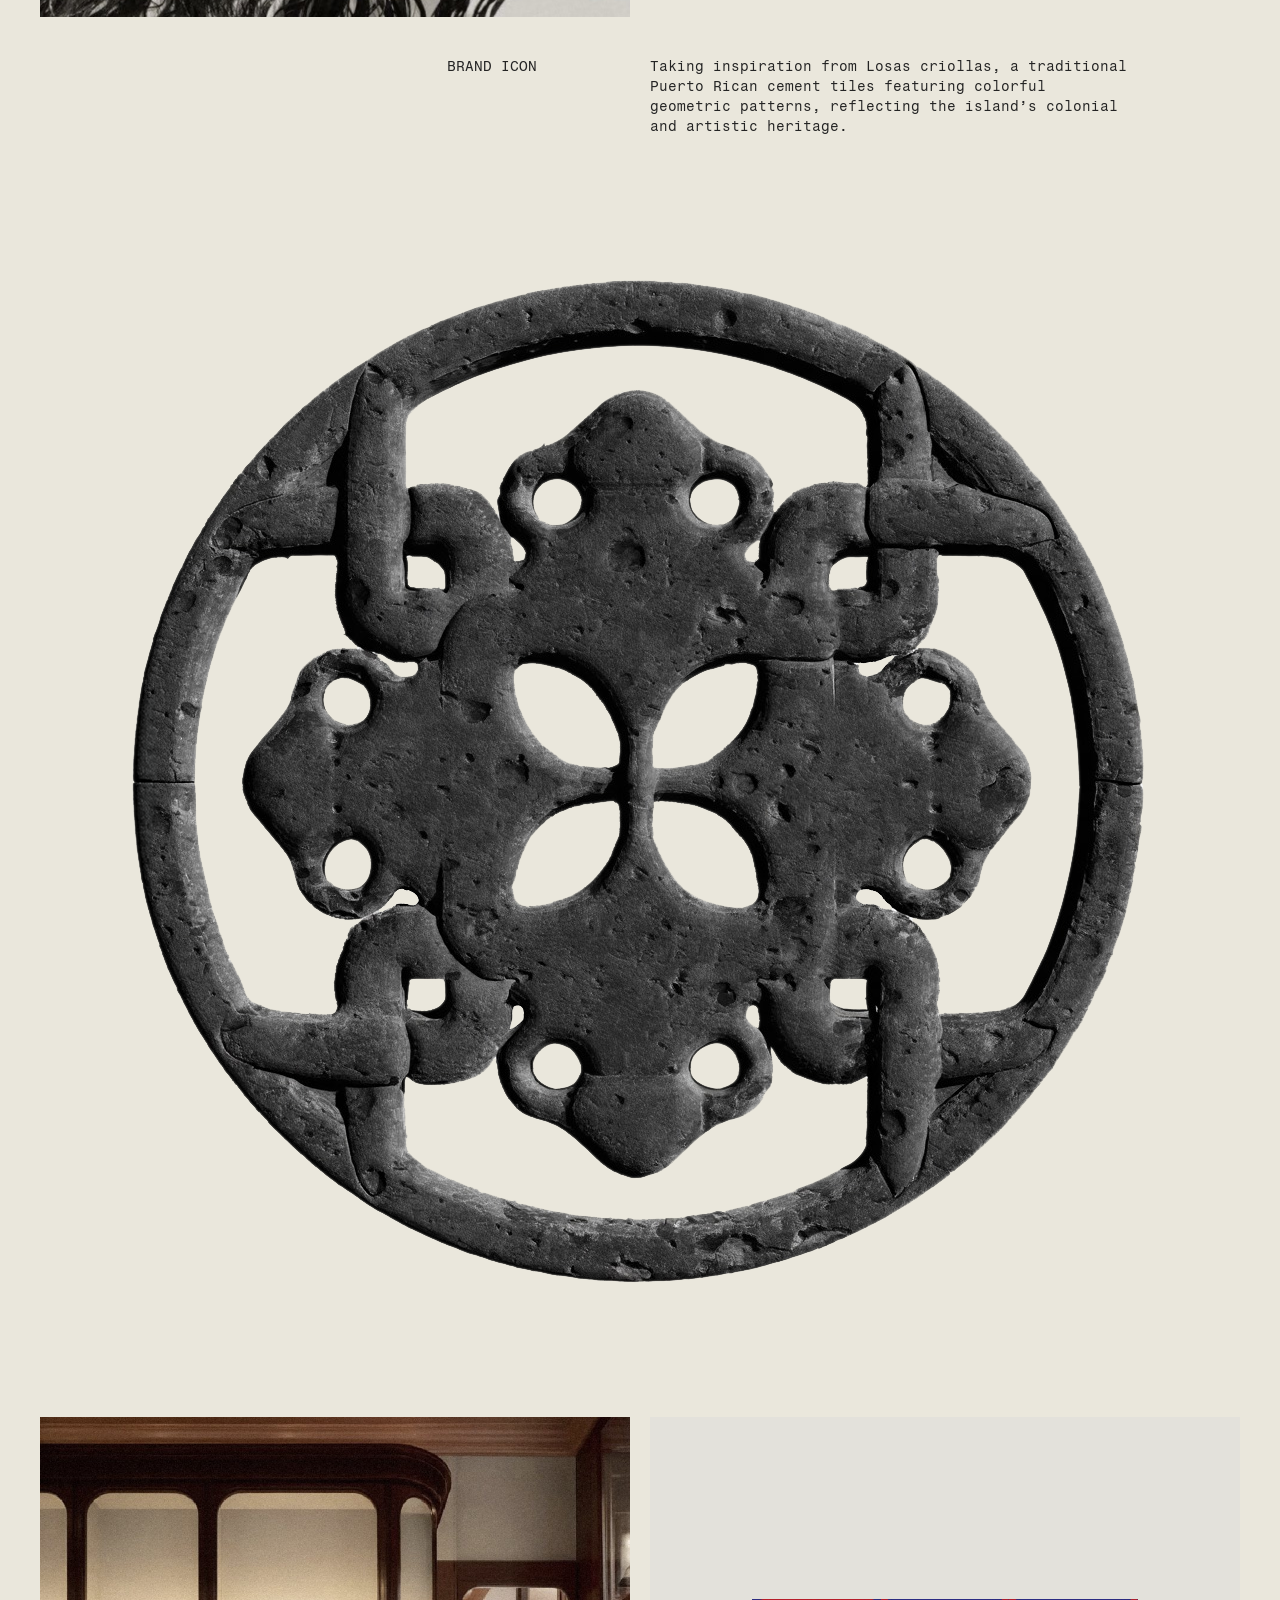
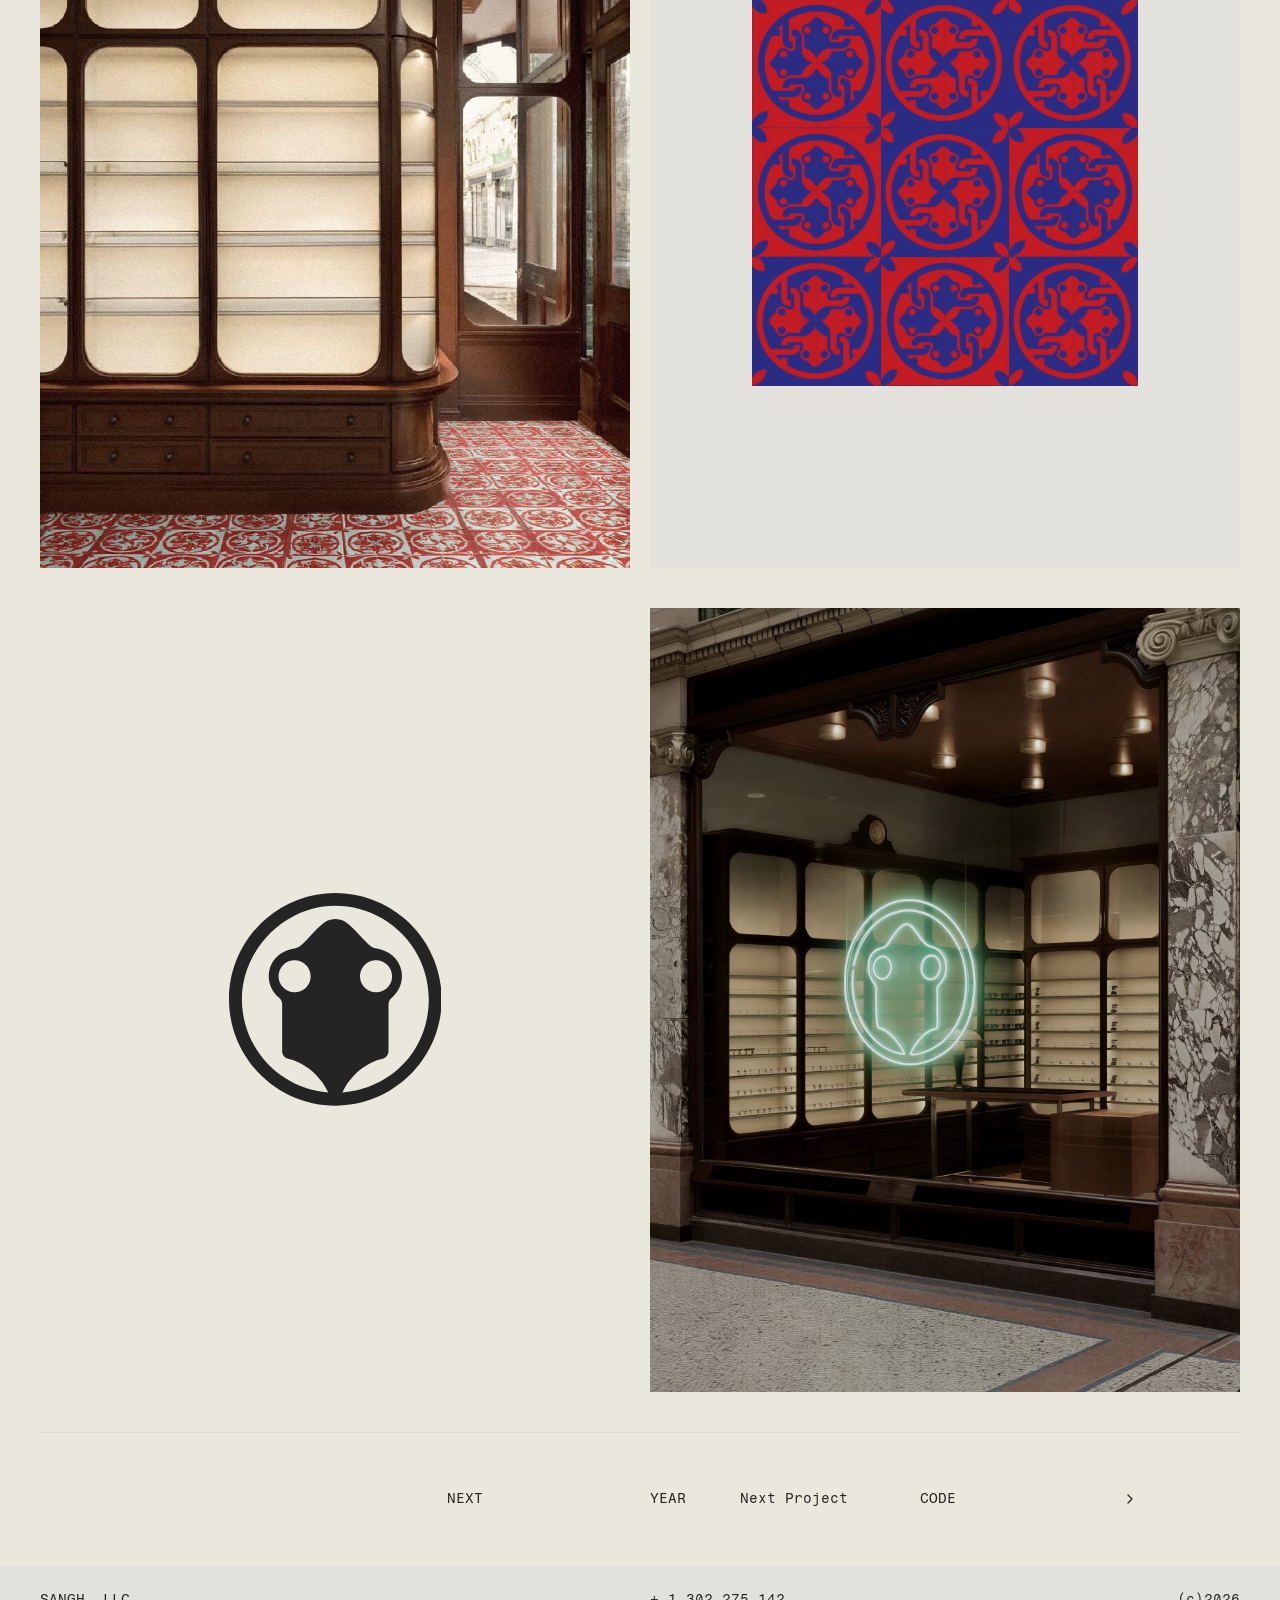
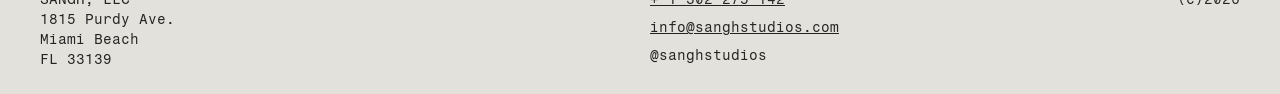
==== commit 1dc3a304: "Insert label type specimen, spanning col 2-11 with extra rhythm - Add label-type.svg two blocks unde" ====
--- a/case-study.html
+++ b/case-study.html
@@ -142,6 +142,15 @@
     </figure>
   </div>
 
+  <!-- Full Bleed Media: label type specimen -->
+  <div class="accordion-block" data-component="full-bleed-media" style="padding-top: calc(var(--space-5) * 3); padding-bottom: calc(var(--space-5) * 3);">
+    <figure class="figure figure--wide pos-2-10">
+      <div class="figure__frame" style="aspect-ratio: 724.12 / 218.93; background: none;">
+        <svg class="label-type-mark" viewBox="0 0 724.12 218.93" role="img" aria-label="BoTICA label typography specimen" xmlns="http://www.w3.org/2000/svg" style="width: 100%; height: auto; display: block; color: var(--color-text-primary);"><defs><style>.label-type-mark .cls-1{fill:currentColor;}</style></defs><g id="Layer_3"><path class="cls-1" d="M6.9,142.07c-1.33,0-2.51-.33-3.55-1-1.03-.66-1.85-1.5-2.45-2.52s-.9-2.01-.9-3c0-1.25.38-2.18,1.13-2.81s1.58-.93,2.48-.93c1.16,0,2.03.38,2.61,1.13s.87,1.58.87,2.48c0,.82-.28,1.58-.84,2.29-.56.71-1.27,1.06-2.13,1.06-.26,0-.39.04-.39.13,0,.34.34.7,1.03,1.06.69.36,1.5.55,2.45.55,1.76,0,3.25-.64,4.48-1.9,1.22-1.27,1.84-3.49,1.84-6.67v-39.07c0-1.37-.25-2.28-.74-2.71s-1.62-.79-3.38-1.09l-3.93-.71v-1.16h21.92v1.16l-3.93.71c-1.76.3-2.89.66-3.38,1.09-.49.43-.74,1.33-.74,2.71v39.98h-.26c-.52,0-.98.32-1.39.97-.41.64-.87,1.42-1.39,2.32-.47.86-1.09,1.75-1.87,2.68-.77.92-1.76,1.7-2.96,2.32-1.21.62-2.73.93-4.58.93Z"/><path class="cls-1" d="M37.72,131.04c-1.29,0-2.52-.41-3.67-1.22-1.16-.82-2.11-1.88-2.84-3.19-.73-1.31-1.1-2.65-1.1-4.03,0-.73.07-1.25.23-1.55.15-.3.38-.51.68-.64l12.31-4.45c1.03-.39,1.74-.83,2.13-1.32.39-.49.58-1.17.58-2.03v-1.16c0-1.98-.47-3.7-1.42-5.16-.95-1.46-2.41-2.19-4.38-2.19-1.29,0-2.35.3-3.19.9-.84.61-1.26,1.42-1.26,2.45,0,.26.06.5.19.74.13.24.28.46.45.68.26.35.47.71.64,1.1.17.38.26.79.26,1.22,0,.82-.29,1.47-.87,1.97-.58.5-1.3.74-2.16.74-.95,0-1.69-.29-2.22-.87s-.81-1.41-.81-2.48c0-1.46.48-2.79,1.45-4s2.22-2.16,3.77-2.87c1.55-.71,3.14-1.06,4.77-1.06,2.06,0,3.77.41,5.13,1.22,1.35.82,2.36,1.89,3.03,3.22.66,1.33,1,2.79,1,4.39v13.54c0,.9.1,1.67.29,2.29.19.62.72.93,1.58.93.94,0,1.96-.21,3.03-.64v.97c-.82.52-1.84,1.06-3.06,1.64-1.23.58-2.22.87-3,.87-.94,0-1.64-.25-2.1-.74s-.74-1.12-.87-1.87c-.13-.75-.19-1.52-.19-2.29v-.77l.65.9c-.86.69-1.81,1.4-2.84,2.13-1.03.73-2.07,1.35-3.13,1.87-1.05.51-2.07.77-3.06.77ZM39.52,127.95c.86,0,1.75-.21,2.68-.64.92-.43,1.86-.99,2.8-1.68.73-.6,1.1-1.44,1.1-2.52v-5.93c0-.13-.05-.23-.16-.32-.11-.08-.23-.08-.36,0l-10.12,3.8c-.26.09-.44.29-.55.62-.11.32-.16.83-.16,1.51,0,.82.26,1.62.77,2.42.52.79,1.15,1.45,1.9,1.97.75.52,1.45.77,2.1.77Z"/><path class="cls-1" d="M62.22,131.37l-.58-.13v-39.72c0-.86-.11-1.46-.32-1.81-.22-.34-.62-.6-1.23-.77l-2.96-.77v-.65c1.55-.34,3.07-.72,4.58-1.13,1.5-.41,2.97-.98,4.38-1.71l.58.39c-.34.94-.56,1.92-.64,2.93-.09,1.01-.13,2.27-.13,3.77v14.51l5.87-2.97c.3-.13.66-.28,1.09-.45s.86-.26,1.29-.26c3.09,0,5.64.64,7.64,1.93,2,1.29,3.48,2.97,4.45,5.03s1.45,4.3,1.45,6.71-.49,4.75-1.48,7.03c-.99,2.28-2.49,4.15-4.51,5.61-2.02,1.46-4.6,2.19-7.74,2.19-1.63,0-3.25-.33-4.84-1-1.59-.67-2.88-1.49-3.87-2.48-.6.52-1.14,1.07-1.61,1.68-.47.61-.95,1.29-1.42,2.06ZM74.08,129.43c2.11,0,3.83-.52,5.16-1.58,1.33-1.05,2.32-2.42,2.97-4.1.64-1.68.97-3.48.97-5.42,0-2.15-.37-4.17-1.1-6.06-.73-1.89-1.85-3.42-3.35-4.61-1.51-1.18-3.44-1.77-5.8-1.77-2.24,0-3.97.57-5.19,1.71-1.23,1.14-1.84,2.48-1.84,4.03v9.09c0,1.59.39,3.05,1.16,4.38.77,1.33,1.78,2.39,3.03,3.16,1.25.78,2.58,1.16,4,1.16Z"/><path class="cls-1" d="M106.96,131.11c-2.67,0-5.02-.61-7.06-1.84-2.04-1.22-3.62-2.9-4.74-5.03-1.12-2.13-1.68-4.5-1.68-7.12,0-2.84.56-5.35,1.68-7.55s2.7-3.9,4.74-5.12c2.04-1.22,4.39-1.84,7.06-1.84s5.07.61,7.09,1.84,3.59,2.89,4.71,5c1.12,2.11,1.68,4.49,1.68,7.16,0,2.84-.56,5.34-1.68,7.51-1.12,2.17-2.69,3.88-4.71,5.12s-4.38,1.87-7.09,1.87ZM107.03,129.56c2.67,0,4.75-1.06,6.25-3.19,1.5-2.13,2.26-5.15,2.26-9.06s-.75-7.24-2.26-9.61-3.63-3.55-6.38-3.55-4.75,1.05-6.25,3.16c-1.51,2.11-2.26,5.14-2.26,9.09s.75,7.24,2.26,9.61c1.5,2.36,3.63,3.55,6.38,3.55ZM103.03,95.58l-1.16-1.03,7.93-10.06c.43-.56.99-.84,1.68-.84.6,0,1.12.21,1.55.64.43.43.64.94.64,1.55,0,.56-.14.98-.42,1.26-.28.28-.53.52-.74.74l-9.48,7.73Z"/><path class="cls-1" d="M124.5,130.59v-.97l2.71-.71c.64-.17,1.08-.41,1.32-.71s.36-.75.36-1.35v-17.6c0-.86-.11-1.46-.32-1.81-.22-.34-.62-.6-1.23-.77l-2.77-.77v-.65c.99-.21,1.97-.45,2.93-.71.97-.26,1.91-.56,2.84-.9.93-.34,1.82-.75,2.68-1.22l.58.39c-.22.56-.4,1.17-.55,1.84-.15.67-.23,1.3-.23,1.9v.64l.39.97v18.7c0,.6.12,1.05.36,1.35.23.3.68.54,1.32.71l2.71.71v.97h-13.09ZM142.56,130.59v-.97l2.71-.71c.65-.17,1.09-.41,1.32-.71s.36-.75.36-1.35v-14.44c0-2.06-.57-3.64-1.71-4.74-1.14-1.09-2.78-1.64-4.93-1.64s-3.81.7-5.13,2.1c-1.31,1.4-1.97,3.04-1.97,4.93l-1.74-6.38h1.61c1.03-.43,2.28-1.02,3.74-1.77,1.46-.75,2.73-1.41,3.8-1.97.43-.22.77-.32,1.03-.32,3.05,0,5.42.76,7.09,2.29,1.68,1.53,2.52,3.75,2.52,6.67v15.28c0,.6.12,1.05.36,1.35.23.3.68.54,1.32.71l2.71.71v.97h-13.09Z"/><path class="cls-1" d="M184.08,131.11c-3.05,0-5.58-.64-7.58-1.93-2-1.29-3.48-2.97-4.45-5.06s-1.45-4.31-1.45-6.67c0-1.81.28-3.59.84-5.35.56-1.76,1.4-3.36,2.52-4.8,1.12-1.44,2.55-2.58,4.29-3.42,1.74-.84,3.77-1.26,6.09-1.26,1.63,0,3.16.2,4.58.61s2.54.91,3.35,1.51v-13.22c0-.86-.11-1.47-.32-1.84s-.62-.61-1.23-.74l-3.55-.77v-.65c1.55-.34,3.18-.72,4.9-1.13,1.72-.41,3.29-.98,4.71-1.71l.58.39c-.34.94-.56,1.92-.64,2.93-.09,1.01-.13,2.27-.13,3.77v34.11c0,1.25.46,2.11,1.39,2.58.92.47,2.27.66,4.03.58v1.22c-1.38.04-2.75.15-4.13.32-1.37.17-2.75.34-4.13.51l-.52-.26-.45-3.48h-.26l-6.06,3.03c-.3.17-.67.33-1.09.48-.43.15-.86.22-1.29.22ZM185.3,128.08c2.11,0,3.81-.61,5.13-1.84,1.31-1.22,1.97-2.61,1.97-4.16v-9.09c0-1.63-.39-3.11-1.16-4.42-.77-1.31-1.77-2.35-3-3.12-1.22-.78-2.57-1.16-4.03-1.16-2.06,0-3.77.51-5.13,1.55-1.35,1.03-2.35,2.4-3,4.1-.64,1.7-.97,3.51-.97,5.45,0,2.41.36,4.57,1.07,6.48.71,1.91,1.82,3.43,3.32,4.55,1.5,1.12,3.44,1.68,5.8,1.68Z"/><path class="cls-1" d="M217.86,131.11c-2.49,0-4.71-.62-6.64-1.87s-3.45-2.91-4.55-5c-1.1-2.08-1.64-4.41-1.64-6.99,0-2.88.58-5.42,1.74-7.61,1.16-2.19,2.74-3.91,4.74-5.16,2-1.25,4.24-1.87,6.74-1.87,2.02,0,3.77.48,5.25,1.45,1.48.97,2.64,2.28,3.48,3.94s1.26,3.51,1.26,5.58c0,.26-.08.49-.23.71-.15.21-.42.32-.81.32h-18.63v-1.48l13.22-.39c.82,0,1.22-.38,1.22-1.16,0-2.02-.44-3.74-1.32-5.16s-2.27-2.13-4.16-2.13c-2.36,0-4.28,1.06-5.74,3.19-1.46,2.13-2.19,4.91-2.19,8.35,0,2.49.45,4.6,1.35,6.32.9,1.72,2.11,3.02,3.61,3.9,1.5.88,3.16,1.32,4.96,1.32,2.71,0,5.44-1.14,8.19-3.41l.77.64c-1.59,2.28-3.34,3.93-5.25,4.96-1.91,1.03-3.71,1.55-5.38,1.55Z"/><path class="cls-1" d="M271.63,131.17l-15.8-37.98-1.48,31.66c-.04,1.33.19,2.21.71,2.64.52.43,1.65.82,3.42,1.16l4,.77v1.16h-17.99v-1.16l3.93-.77c1.2-.26,2.08-.5,2.64-.74.56-.23.94-.58,1.13-1.03.19-.45.31-1.13.36-2.03l1.35-31.59c.09-1.37-.15-2.36-.71-2.97-.56-.6-1.7-1.07-3.42-1.42l-2.71-.51v-1.16h12.38l14.38,33.59,14.06-33.59h13.15v1.16l-3.87.64c-1.72.3-2.85.73-3.38,1.29-.54.56-.79,1.57-.74,3.03l.84,31.59c.04.9.15,1.59.32,2.06s.56.83,1.16,1.06c.6.24,1.48.46,2.64.68l3.93.71v1.16h-20.63v-1.16l4.51-.84c.86-.17,1.42-.41,1.68-.71.26-.3.39-.79.39-1.48l-.65-31.98-15.15,36.75h-.45Z"/><path class="cls-1" d="M314.12,131.04c-1.29,0-2.52-.41-3.67-1.22-1.16-.82-2.11-1.88-2.84-3.19-.73-1.31-1.1-2.65-1.1-4.03,0-.73.07-1.25.23-1.55.15-.3.38-.51.68-.64l12.31-4.45c1.03-.39,1.74-.83,2.13-1.32.39-.49.58-1.17.58-2.03v-1.16c0-1.98-.47-3.7-1.42-5.16-.95-1.46-2.41-2.19-4.38-2.19-1.29,0-2.35.3-3.19.9-.84.61-1.26,1.42-1.26,2.45,0,.26.06.5.19.74.13.24.28.46.45.68.26.35.47.71.64,1.1.17.38.26.79.26,1.22,0,.82-.29,1.47-.87,1.97-.58.5-1.3.74-2.16.74-.95,0-1.69-.29-2.22-.87s-.81-1.41-.81-2.48c0-1.46.48-2.79,1.45-4s2.22-2.16,3.77-2.87c1.55-.71,3.14-1.06,4.77-1.06,2.06,0,3.77.41,5.13,1.22,1.35.82,2.36,1.89,3.03,3.22.66,1.33,1,2.79,1,4.39v13.54c0,.9.1,1.67.29,2.29.19.62.72.93,1.58.93.94,0,1.96-.21,3.03-.64v.97c-.82.52-1.84,1.06-3.06,1.64-1.23.58-2.22.87-3,.87-.94,0-1.64-.25-2.1-.74s-.74-1.12-.87-1.87c-.13-.75-.19-1.52-.19-2.29v-.77l.65.9c-.86.69-1.81,1.4-2.84,2.13-1.03.73-2.07,1.35-3.13,1.87-1.05.51-2.07.77-3.06.77ZM315.93,127.95c.86,0,1.75-.21,2.68-.64.92-.43,1.86-.99,2.8-1.68.73-.6,1.1-1.44,1.1-2.52v-5.93c0-.13-.05-.23-.16-.32-.11-.08-.23-.08-.36,0l-10.12,3.8c-.26.09-.44.29-.55.62-.11.32-.16.83-.16,1.51,0,.82.26,1.62.77,2.42.52.79,1.15,1.45,1.9,1.97.75.52,1.45.77,2.1.77Z"/><path class="cls-1" d="M335.98,130.59v-.97l2.71-.71c.64-.17,1.08-.41,1.32-.71s.36-.75.36-1.35v-17.6c0-.86-.11-1.46-.32-1.81-.22-.34-.62-.6-1.23-.77l-2.77-.77v-.65c.99-.21,1.97-.45,2.93-.71.97-.26,1.91-.56,2.84-.9.93-.34,1.82-.75,2.68-1.22l.58.39c-.22.56-.4,1.17-.55,1.84-.15.67-.23,1.3-.23,1.9v.64l.39.97v18.7c0,.6.12,1.05.36,1.35.23.3.68.54,1.32.71l2.71.71v.97h-13.09ZM354.03,130.59v-.97l2.71-.71c.65-.17,1.09-.41,1.32-.71s.36-.75.36-1.35v-14.44c0-2.06-.57-3.64-1.71-4.74-1.14-1.09-2.78-1.64-4.93-1.64s-3.81.7-5.13,2.1c-1.31,1.4-1.97,3.04-1.97,4.93l-1.74-6.38h1.61c1.03-.43,2.28-1.02,3.74-1.77,1.46-.75,2.73-1.41,3.8-1.97.43-.22.77-.32,1.03-.32,3.05,0,5.42.76,7.09,2.29,1.68,1.53,2.52,3.75,2.52,6.67v15.28c0,.6.12,1.05.36,1.35.23.3.68.54,1.32.71l2.71.71v.97h-13.09Z"/><path class="cls-1" d="M383.82,131.11c-2.67,0-5.02-.61-7.06-1.84-2.04-1.22-3.62-2.9-4.74-5.03-1.12-2.13-1.68-4.5-1.68-7.12,0-2.84.56-5.35,1.68-7.55s2.7-3.9,4.74-5.12c2.04-1.22,4.39-1.84,7.06-1.84s5.07.61,7.09,1.84,3.59,2.89,4.71,5c1.12,2.11,1.68,4.49,1.68,7.16,0,2.84-.56,5.34-1.68,7.51-1.12,2.17-2.69,3.88-4.71,5.12s-4.38,1.87-7.09,1.87ZM383.89,129.56c2.67,0,4.75-1.06,6.25-3.19,1.5-2.13,2.26-5.15,2.26-9.06s-.75-7.24-2.26-9.61-3.63-3.55-6.38-3.55-4.75,1.05-6.25,3.16c-1.51,2.11-2.26,5.14-2.26,9.09s.75,7.24,2.26,9.61c1.5,2.36,3.63,3.55,6.38,3.55Z"/><path class="cls-1" d="M411.93,131.11c-1.85,0-3.58-.3-5.19-.9-1.61-.6-2.85-1.16-3.71-1.68.09-1.25.12-2.49.1-3.74-.02-1.25-.14-2.54-.35-3.87h1.74c.26,1.72.72,3.24,1.39,4.55s1.57,2.33,2.71,3.06c1.14.73,2.55,1.1,4.22,1.1,1.25,0,2.35-.46,3.32-1.39.97-.92,1.45-2.03,1.45-3.32,0-1.12-.18-2.04-.55-2.77-.37-.73-1.04-1.4-2.03-2-.99-.6-2.43-1.25-4.32-1.93-2.28-.9-4.04-1.92-5.29-3.06-1.25-1.14-1.87-2.76-1.87-4.87,0-1.33.38-2.58,1.13-3.74s1.82-2.11,3.19-2.84c1.37-.73,2.97-1.09,4.77-1.09,1.25,0,2.26.13,3.03.38.77.26,1.59.58,2.45.97h1.48c-.04,1.46-.05,2.74-.03,3.83.02,1.1.16,2.35.42,3.77h-1.42c-.43-2.36-1.18-4.19-2.26-5.48-1.08-1.29-2.43-1.93-4.06-1.93-1.42,0-2.58.41-3.48,1.22-.9.82-1.35,1.85-1.35,3.1,0,1.03.16,1.88.48,2.55.32.67.94,1.27,1.84,1.81s2.26,1.15,4.06,1.84c2.84,1.08,4.8,2.2,5.9,3.39,1.1,1.18,1.64,2.78,1.64,4.8,0,1.38-.34,2.7-1.03,3.97-.69,1.27-1.72,2.3-3.1,3.09-1.38.8-3.14,1.19-5.29,1.19Z"/><path class="cls-1" d="M437.27,130.59v-1.16l3.93-.71c1.76-.34,2.89-.73,3.39-1.16.49-.43.74-1.31.74-2.64v-32.05c0-1.37-.25-2.28-.74-2.71-.49-.43-1.62-.79-3.39-1.09l-3.93-.71v-1.16h21.92v1.16l-3.93.71c-1.76.3-2.89.66-3.39,1.09-.49.43-.74,1.33-.74,2.71v32.05c0,1.33.25,2.21.74,2.64.49.43,1.62.82,3.39,1.16l3.93.71v1.16h-21.92ZM449.52,108.61l-.26-1.81h24.82l.19,1.81h-24.76ZM464.09,130.59v-1.16l3.93-.71c1.76-.34,2.89-.73,3.38-1.16.49-.43.74-1.31.74-2.64v-32.05c0-1.37-.25-2.28-.74-2.71-.49-.43-1.62-.79-3.38-1.09l-3.93-.71v-1.16h21.92v1.16l-3.93.71c-1.76.3-2.89.66-3.38,1.09-.49.43-.74,1.33-.74,2.71v32.05c0,1.33.25,2.21.74,2.64.49.43,1.62.82,3.38,1.16l3.93.71v1.16h-21.92Z"/><path class="cls-1" d="M491.17,130.59v-.97l2.71-.71c1.12-.3,1.68-.99,1.68-2.06v-17.67c0-.86-.11-1.46-.32-1.81-.22-.34-.62-.6-1.23-.77l-2.77-.77v-.64c1.55-.34,3.05-.72,4.51-1.13,1.46-.41,2.9-.98,4.32-1.71l.58.38c-.34.95-.56,1.92-.64,2.93-.09,1.01-.13,2.27-.13,3.77v17.41c0,.56.13,1.01.39,1.35.26.35.65.58,1.16.71l2.71.71v.97h-12.96ZM497.62,94.36c-.95,0-1.78-.36-2.52-1.09s-1.1-1.57-1.1-2.52c0-1.03.37-1.91,1.1-2.64.73-.73,1.57-1.09,2.52-1.09,1.03,0,1.91.37,2.64,1.09.73.73,1.1,1.61,1.1,2.64,0,.94-.37,1.78-1.1,2.52s-1.61,1.09-2.64,1.09Z"/><path class="cls-1" d="M521.15,131.11c-3.05,0-5.58-.64-7.58-1.93-2-1.29-3.48-2.97-4.45-5.06s-1.45-4.31-1.45-6.67c0-1.81.28-3.59.84-5.35.56-1.76,1.4-3.36,2.52-4.8,1.12-1.44,2.55-2.58,4.29-3.42,1.74-.84,3.77-1.26,6.09-1.26,1.63,0,3.16.2,4.58.61s2.54.91,3.35,1.51v-13.22c0-.86-.11-1.47-.32-1.84s-.62-.61-1.23-.74l-3.55-.77v-.65c1.55-.34,3.18-.72,4.9-1.13,1.72-.41,3.29-.98,4.71-1.71l.58.39c-.34.94-.56,1.92-.64,2.93-.09,1.01-.13,2.27-.13,3.77v34.11c0,1.25.46,2.11,1.39,2.58.92.47,2.27.66,4.03.58v1.22c-1.38.04-2.75.15-4.13.32-1.37.17-2.75.34-4.13.51l-.52-.26-.45-3.48h-.26l-6.06,3.03c-.3.17-.67.33-1.09.48-.43.15-.86.22-1.29.22ZM522.38,128.08c2.11,0,3.81-.61,5.13-1.84,1.31-1.22,1.97-2.61,1.97-4.16v-9.09c0-1.63-.39-3.11-1.16-4.42-.77-1.31-1.77-2.35-3-3.12-1.22-.78-2.57-1.16-4.03-1.16-2.06,0-3.77.51-5.13,1.55-1.35,1.03-2.35,2.4-3,4.1-.64,1.7-.97,3.51-.97,5.45,0,2.41.36,4.57,1.07,6.48.71,1.91,1.82,3.43,3.32,4.55,1.5,1.12,3.44,1.68,5.8,1.68Z"/><path class="cls-1" d="M543.66,130.59v-.97l2.71-.71c.64-.17,1.08-.41,1.32-.71s.36-.75.36-1.35v-17.6c0-.86-.11-1.46-.32-1.81-.22-.34-.62-.6-1.23-.77l-2.77-.77v-.65c.99-.21,1.97-.45,2.93-.71.97-.26,1.91-.56,2.84-.9.93-.34,1.82-.75,2.68-1.22l.58.39c-.22.56-.4,1.17-.55,1.84-.15.67-.23,1.3-.23,1.9v.64l.39.97v18.7c0,.6.12,1.05.36,1.35.23.3.68.54,1.32.71l3.1.71v.97h-13.48ZM552.36,112.41l-1.16-5.22,7.48-4.25c.26-.13.52-.23.8-.29.28-.07.55-.1.81-.1.77,0,1.46.26,2.06.77.6.52.9,1.27.9,2.26,0,.78-.28,1.46-.84,2.06-.56.6-1.33.9-2.32.9-.6,0-1.1-.13-1.48-.38-.39-.26-.73-.54-1.03-.84-.22-.26-.44-.49-.68-.71-.24-.21-.51-.32-.81-.32s-.75.19-1.35.55c-.6.36-1.15,1-1.64,1.9-.49.9-.74,2.13-.74,3.67Z"/><path class="cls-1" d="M574.93,131.04c-1.29,0-2.52-.41-3.67-1.22-1.16-.82-2.11-1.88-2.84-3.19-.73-1.31-1.1-2.65-1.1-4.03,0-.73.07-1.25.23-1.55.15-.3.38-.51.68-.64l12.31-4.45c1.03-.39,1.74-.83,2.13-1.32.39-.49.58-1.17.58-2.03v-1.16c0-1.98-.47-3.7-1.42-5.16-.95-1.46-2.41-2.19-4.38-2.19-1.29,0-2.35.3-3.19.9-.84.61-1.26,1.42-1.26,2.45,0,.26.06.5.19.74.13.24.28.46.45.68.26.35.47.71.64,1.1.17.38.26.79.26,1.22,0,.82-.29,1.47-.87,1.97-.58.5-1.3.74-2.16.74-.95,0-1.69-.29-2.22-.87s-.81-1.41-.81-2.48c0-1.46.48-2.79,1.45-4s2.22-2.16,3.77-2.87c1.55-.71,3.14-1.06,4.77-1.06,2.06,0,3.77.41,5.13,1.22,1.35.82,2.36,1.89,3.03,3.22.66,1.33,1,2.79,1,4.39v13.54c0,.9.1,1.67.29,2.29.19.62.72.93,1.58.93.94,0,1.96-.21,3.03-.64v.97c-.82.52-1.84,1.06-3.06,1.64-1.23.58-2.22.87-3,.87-.94,0-1.64-.25-2.1-.74s-.74-1.12-.87-1.87c-.13-.75-.19-1.52-.19-2.29v-.77l.65.9c-.86.69-1.81,1.4-2.84,2.13-1.03.73-2.07,1.35-3.13,1.87-1.05.51-2.07.77-3.06.77ZM576.73,127.95c.86,0,1.75-.21,2.68-.64.92-.43,1.86-.99,2.8-1.68.73-.6,1.1-1.44,1.1-2.52v-5.93c0-.13-.05-.23-.16-.32-.11-.08-.23-.08-.36,0l-10.12,3.8c-.26.09-.44.29-.55.62-.11.32-.16.83-.16,1.51,0,.82.26,1.62.77,2.42.52.79,1.15,1.45,1.9,1.97.75.52,1.45.77,2.1.77Z"/><path class="cls-1" d="M604.13,131.11c-3.61,0-5.42-2.36-5.42-7.09v-19.09h-4.38v-1.29c2.58-.6,4.39-1.58,5.45-2.93,1.05-1.35,1.67-3.32,1.84-5.9h1.42v8.32h8.7l-.65,1.81h-8.06v18.5c0,1.68.28,2.86.84,3.55.56.69,1.31,1.03,2.26,1.03.73,0,1.51-.15,2.35-.45s1.73-.71,2.68-1.23l.77,1.03c-1.46,1.21-2.88,2.13-4.26,2.77-1.37.64-2.56.97-3.55.97Z"/><path class="cls-1" d="M624.83,131.04c-1.29,0-2.52-.41-3.67-1.22-1.16-.82-2.11-1.88-2.84-3.19-.73-1.31-1.1-2.65-1.1-4.03,0-.73.07-1.25.23-1.55.15-.3.38-.51.68-.64l12.31-4.45c1.03-.39,1.74-.83,2.13-1.32.39-.49.58-1.17.58-2.03v-1.16c0-1.98-.47-3.7-1.42-5.16-.95-1.46-2.41-2.19-4.38-2.19-1.29,0-2.35.3-3.19.9-.84.61-1.26,1.42-1.26,2.45,0,.26.06.5.19.74.13.24.28.46.45.68.26.35.47.71.64,1.1.17.38.26.79.26,1.22,0,.82-.29,1.47-.87,1.97-.58.5-1.3.74-2.16.74-.95,0-1.69-.29-2.22-.87s-.81-1.41-.81-2.48c0-1.46.48-2.79,1.45-4s2.22-2.16,3.77-2.87c1.55-.71,3.14-1.06,4.77-1.06,2.06,0,3.77.41,5.13,1.22,1.35.82,2.36,1.89,3.03,3.22.66,1.33,1,2.79,1,4.39v13.54c0,.9.1,1.67.29,2.29.19.62.72.93,1.58.93.94,0,1.96-.21,3.03-.64v.97c-.82.52-1.84,1.06-3.06,1.64-1.23.58-2.22.87-3,.87-.94,0-1.64-.25-2.1-.74s-.74-1.12-.87-1.87c-.13-.75-.19-1.52-.19-2.29v-.77l.65.9c-.86.69-1.81,1.4-2.84,2.13-1.03.73-2.07,1.35-3.13,1.87-1.05.51-2.07.77-3.06.77ZM626.64,127.95c.86,0,1.75-.21,2.68-.64.92-.43,1.86-.99,2.8-1.68.73-.6,1.1-1.44,1.1-2.52v-5.93c0-.13-.05-.23-.16-.32-.11-.08-.23-.08-.36,0l-10.12,3.8c-.26.09-.44.29-.55.62-.11.32-.16.83-.16,1.51,0,.82.26,1.62.77,2.42.52.79,1.15,1.45,1.9,1.97.75.52,1.45.77,2.1.77Z"/><path class="cls-1" d="M646.69,130.59v-.97l2.71-.71c.64-.17,1.08-.41,1.32-.71s.36-.75.36-1.35v-17.6c0-.86-.11-1.46-.32-1.81-.22-.34-.62-.6-1.23-.77l-2.77-.77v-.65c.99-.21,1.97-.45,2.93-.71.97-.26,1.91-.56,2.84-.9.93-.34,1.82-.75,2.68-1.22l.58.39c-.22.56-.4,1.17-.55,1.84-.15.67-.23,1.3-.23,1.9v.64l.39.97v18.7c0,.6.12,1.05.36,1.35.23.3.68.54,1.32.71l2.71.71v.97h-13.09ZM664.74,130.59v-.97l2.71-.71c.65-.17,1.09-.41,1.32-.71s.36-.75.36-1.35v-14.44c0-2.06-.57-3.64-1.71-4.74-1.14-1.09-2.78-1.64-4.93-1.64s-3.81.7-5.13,2.1c-1.31,1.4-1.97,3.04-1.97,4.93l-1.74-6.38h1.61c1.03-.43,2.28-1.02,3.74-1.77,1.46-.75,2.73-1.41,3.8-1.97.43-.22.77-.32,1.03-.32,3.05,0,5.42.76,7.09,2.29,1.68,1.53,2.52,3.75,2.52,6.67v15.28c0,.6.12,1.05.36,1.35.23.3.68.54,1.32.71l2.71.71v.97h-13.09Z"/><path class="cls-1" d="M689.05,131.11c-3.61,0-5.42-2.36-5.42-7.09v-19.09h-4.38v-1.29c2.58-.6,4.39-1.58,5.45-2.93,1.05-1.35,1.67-3.32,1.84-5.9h1.42v8.32h8.7l-.65,1.81h-8.06v18.5c0,1.68.28,2.86.84,3.55.56.69,1.31,1.03,2.26,1.03.73,0,1.51-.15,2.35-.45s1.73-.71,2.68-1.23l.77,1.03c-1.46,1.21-2.88,2.13-4.26,2.77-1.37.64-2.56.97-3.55.97Z"/><path class="cls-1" d="M713.48,131.11c-2.49,0-4.71-.62-6.64-1.87s-3.45-2.91-4.55-5c-1.1-2.08-1.64-4.41-1.64-6.99,0-2.88.58-5.42,1.74-7.61,1.16-2.19,2.74-3.91,4.74-5.16,2-1.25,4.24-1.87,6.74-1.87,2.02,0,3.77.48,5.25,1.45,1.48.97,2.64,2.28,3.48,3.94s1.26,3.51,1.26,5.58c0,.26-.08.49-.23.71-.15.21-.42.32-.81.32h-18.63v-1.48l13.22-.39c.82,0,1.22-.38,1.22-1.16,0-2.02-.44-3.74-1.32-5.16s-2.27-2.13-4.16-2.13c-2.36,0-4.28,1.06-5.74,3.19-1.46,2.13-2.19,4.91-2.19,8.35,0,2.49.45,4.6,1.35,6.32.9,1.72,2.11,3.02,3.61,3.9,1.5.88,3.16,1.32,4.96,1.32,2.71,0,5.44-1.14,8.19-3.41l.77.64c-1.59,2.28-3.34,3.93-5.25,4.96-1.91,1.03-3.71,1.55-5.38,1.55Z"/><path class="cls-1" d="M49.36,202.81l-.45-38.36-13.86,32.05c-.56,1.33-.67,2.21-.32,2.64.34.43,1.31.82,2.9,1.16l3.74.77-.52,1.16h-17.92l.52-1.16,4.19-.77c1.29-.26,2.27-.5,2.93-.74.67-.23,1.18-.58,1.55-1.03s.74-1.13,1.13-2.03l13.48-31.59c.6-1.37.75-2.36.45-2.97-.3-.6-1.23-1.07-2.77-1.42l-2.52-.51.45-1.16h12.38l.32,34.17,28.11-34.17h13.41l-.45,1.16-4.13.64c-1.2.17-2.17.41-2.9.71s-1.31.73-1.74,1.29c-.43.56-.84,1.33-1.22,2.32l-11.93,31.59c-.52,1.33-.62,2.21-.32,2.64s1.27.82,2.9,1.16l3.68.71-.52,1.16h-20.83l.52-1.16,4.83-.84c.6-.13,1.09-.27,1.45-.42.36-.15.67-.38.9-.68s.44-.66.61-1.09l12.25-32.05-29.85,36.82h-.45Z"/><path class="cls-1" d="M95.97,202.68c-2.45,0-4.33-.86-5.64-2.58-1.31-1.72-1.97-3.91-1.97-6.58,0-1.89.37-3.95,1.1-6.16.73-2.21,1.78-4.32,3.16-6.32,1.38-2,3-3.63,4.87-4.9,1.87-1.27,3.92-1.9,6.16-1.9,2.45,0,4.33.86,5.64,2.58,1.31,1.72,1.97,3.91,1.97,6.58,0,1.89-.37,3.94-1.1,6.16s-1.78,4.32-3.16,6.32c-1.38,2-2.99,3.63-4.84,4.9-1.85,1.27-3.91,1.9-6.19,1.9ZM95.52,201.39c1.2,0,2.38-.48,3.51-1.45,1.14-.97,2.22-2.25,3.26-3.84s1.93-3.32,2.71-5.19c.77-1.87,1.39-3.71,1.84-5.51s.68-3.42.68-4.83c0-3.23-1.14-4.84-3.42-4.84-1.2,0-2.38.49-3.51,1.45-1.14.97-2.22,2.22-3.25,3.77-1.03,1.55-1.93,3.25-2.71,5.1-.77,1.85-1.39,3.67-1.84,5.48s-.68,3.42-.68,4.84c0,1.55.3,2.77.9,3.67.6.9,1.44,1.35,2.51,1.35Z"/><path class="cls-1" d="M120.86,202.68c-1.08,0-1.87-.42-2.39-1.26-.52-.84-.56-1.84-.13-3l7.16-18.05c.43-1.07.57-1.83.42-2.26-.15-.43-.4-.64-.74-.64-.52,0-1.24.43-2.16,1.29-.93.86-1.92,1.94-3,3.26-1.07,1.31-2.08,2.65-3.03,4.03l-1.03-.58c2.62-3.78,4.83-6.6,6.61-8.45,1.78-1.85,3.47-2.77,5.06-2.77,1.03,0,1.88.43,2.55,1.29.66.86.65,2.15-.03,3.87l-6.9,17.34c-.39.95-.49,1.63-.32,2.06s.41.64.71.64c.52,0,1.2-.34,2.06-1.03.86-.69,1.85-1.68,2.96-2.97,1.12-1.29,2.28-2.86,3.48-4.71l1.03.64c-2.75,4.17-5.16,7.09-7.22,8.77s-3.76,2.52-5.09,2.52ZM133.44,165.29c-.95,0-1.78-.36-2.51-1.09-.73-.73-1.1-1.57-1.1-2.52,0-1.03.36-1.91,1.1-2.64.73-.73,1.57-1.1,2.51-1.1,1.03,0,1.91.37,2.64,1.1.73.73,1.09,1.61,1.09,2.64,0,.95-.37,1.78-1.09,2.52-.73.73-1.61,1.09-2.64,1.09Z"/><path class="cls-1" d="M144.4,202.75c-1.46,0-2.84-.24-4.13-.74-1.29-.49-2.32-1.3-3.1-2.42-.77-1.12-1.16-2.58-1.16-4.38,0-1.25.31-2.16.93-2.74.62-.58,1.28-.87,1.97-.87s1.3.22,1.84.68.81,1.09.81,1.9c0,.43-.1.8-.29,1.13-.19.32-.4.61-.61.87-.26.3-.51.59-.74.87s-.36.64-.36,1.06c0,1.03.44,1.82,1.32,2.35.88.54,2.01.81,3.38.81,1.46,0,2.74-.42,3.84-1.26s1.64-2.18,1.64-4.03c0-1.37-.33-2.62-1-3.74-.67-1.12-1.43-2.21-2.29-3.29-.86-1.16-1.67-2.36-2.42-3.61s-1.13-2.67-1.13-4.26.42-2.83,1.26-3.83c.84-1.01,1.9-1.76,3.19-2.26,1.29-.49,2.62-.74,4-.74,1.81,0,3.43.43,4.87,1.29,1.44.86,2.16,2.13,2.16,3.81,0,.9-.18,1.6-.55,2.1s-.96.74-1.77.74-1.41-.22-1.77-.65c-.37-.43-.55-.97-.55-1.61,0-.09.01-.21.03-.36.02-.15.05-.31.1-.48.04-.13.08-.27.1-.42.02-.15.03-.27.03-.35,0-.86-.32-1.51-.97-1.97s-1.4-.68-2.26-.68c-.99,0-1.93.35-2.84,1.03-.9.69-1.35,1.76-1.35,3.23,0,1.25.34,2.41,1.03,3.48s1.44,2.15,2.26,3.22c.9,1.16,1.74,2.39,2.51,3.68.77,1.29,1.16,2.79,1.16,4.51s-.45,3.17-1.35,4.35c-.9,1.19-2.05,2.07-3.45,2.68-1.4.6-2.85.9-4.35.9Z"/><path class="cls-1" d="M163.55,202.75c-1.08,0-1.87-.42-2.39-1.26s-.56-1.84-.13-3l8.7-21.92h-4.84l.71-1.81h4.97l2.06-5.16,4.45-.58-2.32,5.74h5.29l-.71,1.81h-5.29l-8.25,20.57c-.3.82-.37,1.42-.19,1.81s.45.58.84.58c.47,0,1.12-.36,1.93-1.06.82-.71,1.75-1.72,2.81-3.03,1.05-1.31,2.16-2.84,3.32-4.61l1.03.64c-2.75,4.17-5.03,7.09-6.83,8.77-1.81,1.68-3.53,2.51-5.16,2.51Z"/><path class="cls-1" d="M184.95,202.75c-1.33,0-2.24-.51-2.71-1.55-.47-1.03-.41-2.28.19-3.74l7.29-17.47c.34-.82.45-1.44.32-1.87-.13-.43-.41-.64-.84-.64-.47,0-1.15.35-2.03,1.03-.88.69-1.87,1.69-2.97,3s-2.25,2.89-3.45,4.74l-1.03-.64c2.79-4.22,5.21-7.16,7.25-8.84,2.04-1.68,3.73-2.51,5.06-2.51,1.12,0,1.93.45,2.45,1.35s.41,2.19-.32,3.87l-7.03,16.7c-.43.95-.57,1.72-.42,2.32.15.6.59.9,1.32.9.86,0,2.06-.63,3.61-1.9,1.55-1.27,3.23-3.03,5.06-5.29,1.83-2.26,3.62-4.88,5.38-7.87,1.76-2.99,3.27-6.18,4.51-9.57l4.51-.58-8.96,22.44c-.43,1.08-.56,1.83-.39,2.26s.41.64.71.64c.52,0,1.23-.43,2.16-1.29.92-.86,1.92-1.96,3-3.29,1.07-1.33,2.08-2.67,3.03-4l1.03.58c-2.58,3.78-4.75,6.6-6.51,8.45s-3.44,2.77-5.03,2.77c-1.25,0-2.13-.47-2.64-1.42s-.45-2.19.19-3.74l4.51-10.96h-.32c-.56,1.03-1.3,2.25-2.22,3.64s-1.97,2.82-3.13,4.25c-1.16,1.44-2.39,2.78-3.67,4.03-1.29,1.25-2.61,2.26-3.97,3.03-1.35.77-2.68,1.16-3.97,1.16Z"/><path class="cls-1" d="M216.03,202.81l8.96-22.44c.43-1.07.57-1.83.42-2.26-.15-.43-.4-.64-.74-.64-.52,0-1.24.43-2.16,1.29-.93.86-1.92,1.94-3,3.26-1.07,1.31-2.08,2.65-3.03,4.03l-1.03-.58c2.58-3.78,4.75-6.6,6.51-8.45,1.76-1.85,3.44-2.77,5.03-2.77,1.25,0,2.13.47,2.64,1.42s.45,2.19-.19,3.74l-4.51,10.96h.19c.69-1.29,1.55-2.84,2.58-4.65,1.03-1.81,2.19-3.59,3.48-5.35s2.65-3.23,4.09-4.39c1.44-1.16,2.93-1.74,4.48-1.74,1.16,0,2.05.31,2.68.93.62.62.93,1.43.93,2.42,0,1.07-.3,1.92-.9,2.55s-1.31.93-2.13.93c-.69,0-1.24-.17-1.64-.51-.41-.34-.66-.79-.74-1.35-.04-.52-.16-.89-.36-1.13-.19-.23-.44-.35-.74-.35-1.08,0-2.3.7-3.67,2.1-1.38,1.4-2.79,3.27-4.26,5.61-1.46,2.34-2.9,4.97-4.32,7.87-1.42,2.9-2.75,5.88-4,8.93l-4.58.58Z"/><path class="cls-1" d="M248.52,202.68c-1.08,0-1.87-.42-2.39-1.26-.52-.84-.56-1.84-.13-3l7.16-18.05c.43-1.07.57-1.83.42-2.26-.15-.43-.4-.64-.74-.64-.52,0-1.24.43-2.16,1.29-.93.86-1.92,1.94-3,3.26-1.07,1.31-2.08,2.65-3.03,4.03l-1.03-.58c2.62-3.78,4.83-6.6,6.61-8.45,1.78-1.85,3.47-2.77,5.06-2.77,1.03,0,1.88.43,2.55,1.29.66.86.65,2.15-.03,3.87l-6.9,17.34c-.39.95-.49,1.63-.32,2.06s.41.64.71.64c.52,0,1.2-.34,2.06-1.03.86-.69,1.85-1.68,2.96-2.97,1.12-1.29,2.28-2.86,3.48-4.71l1.03.64c-2.75,4.17-5.16,7.09-7.22,8.77s-3.76,2.52-5.09,2.52ZM261.1,165.29c-.95,0-1.78-.36-2.51-1.09-.73-.73-1.1-1.57-1.1-2.52,0-1.03.36-1.91,1.1-2.64.73-.73,1.57-1.1,2.51-1.1,1.03,0,1.91.37,2.64,1.1.73.73,1.09,1.61,1.09,2.64,0,.95-.37,1.78-1.09,2.52-.73.73-1.61,1.09-2.64,1.09Z"/><path class="cls-1" d="M261.55,202.62c-.3,0-.58-.16-.84-.49-.26-.32-.39-.57-.39-.74,0-.3.2-.58.61-.84.41-.26.98-.73,1.71-1.42l25.53-24.76,1.22,1.16-27.6,26.76,2.32-3.99c.77-.69,1.58-1.19,2.42-1.52.84-.32,1.62-.48,2.35-.48,1.07,0,2.1.21,3.06.61.97.41,1.92.87,2.87,1.39.94.47,1.9.91,2.87,1.32.97.41,1.99.61,3.06.61.34,0,.69-.11,1.03-.33.34-.21.52-.6.52-1.16,0-.39-.12-.73-.36-1.03s-.53-.6-.87-.9c-.34-.34-.67-.72-.97-1.13-.3-.41-.45-.91-.45-1.51,0-.73.21-1.37.64-1.93s1.14-.84,2.13-.84c1.2,0,2.05.43,2.55,1.29.49.86.74,1.72.74,2.58,0,1.72-.77,3.4-2.32,5.03-.82.86-1.62,1.46-2.42,1.81s-1.97.52-3.51.52c-1.38,0-2.62-.17-3.74-.52s-2.17-.69-3.16-1.03c-.77-.3-1.52-.56-2.22-.77-.71-.21-1.43-.32-2.16-.32-.77,0-1.49.24-2.16.71s-1.21.97-1.64,1.48c-.26.3-.54.45-.84.45ZM270.32,183.21c-1.93,0-2.9-1.12-2.9-3.35,0-.64.17-1.27.52-1.87s.75-1.14,1.23-1.61c.64-.65,1.33-1.16,2.06-1.55.73-.38,1.44-.58,2.13-.58,1.12,0,2.12.17,3,.51s1.71.69,2.48,1.03c.82.38,1.58.7,2.29.93.71.24,1.41.36,2.1.36.6,0,1.2-.13,1.81-.39s1.23-.71,1.87-1.35c.3-.3.57-.56.81-.77.24-.22.48-.32.74-.32.17,0,.4.08.68.26s.49.38.65.61c.15.24.07.47-.23.68-.47.34-.93.69-1.35,1.03-.43.34-.84.71-1.23,1.09l-2.51.84c-.82.56-1.58.98-2.29,1.26-.71.28-1.39.42-2.03.42-.82,0-1.59-.2-2.32-.61-.73-.41-1.46-.83-2.19-1.26-.69-.47-1.42-.89-2.19-1.26-.77-.36-1.59-.55-2.45-.55-.43,0-.75.12-.97.36-.22.23-.32.5-.32.8,0,.35.13.61.39.81.26.19.54.37.84.55.43.17.82.39,1.16.65.34.26.52.62.52,1.09,0,.64-.22,1.17-.65,1.58-.43.41-.97.62-1.61.62Z"/><path class="cls-1" d="M295.72,202.68c-1.08,0-1.87-.42-2.39-1.26-.52-.84-.56-1.84-.13-3l7.16-18.05c.43-1.07.57-1.83.42-2.26-.15-.43-.4-.64-.74-.64-.52,0-1.24.43-2.16,1.29-.93.86-1.92,1.94-3,3.26-1.07,1.31-2.08,2.65-3.03,4.03l-1.03-.58c2.62-3.78,4.83-6.6,6.61-8.45,1.78-1.85,3.47-2.77,5.06-2.77,1.03,0,1.88.43,2.55,1.29.66.86.65,2.15-.03,3.87l-6.9,17.34c-.39.95-.49,1.63-.32,2.06s.41.64.71.64c.52,0,1.2-.34,2.06-1.03.86-.69,1.85-1.68,2.96-2.97,1.12-1.29,2.28-2.86,3.48-4.71l1.03.64c-2.75,4.17-5.16,7.09-7.22,8.77s-3.76,2.52-5.09,2.52ZM308.29,165.29c-.95,0-1.78-.36-2.51-1.09-.73-.73-1.1-1.57-1.1-2.52,0-1.03.36-1.91,1.1-2.64.73-.73,1.57-1.1,2.51-1.1,1.03,0,1.91.37,2.64,1.1.73.73,1.09,1.61,1.09,2.64,0,.95-.37,1.78-1.09,2.52-.73.73-1.61,1.09-2.64,1.09Z"/><path class="cls-1" d="M311.9,202.81l8.96-22.44c.43-1.07.57-1.83.42-2.26-.15-.43-.4-.64-.74-.64-.52,0-1.24.43-2.16,1.29-.93.86-1.92,1.94-3,3.26-1.07,1.31-2.08,2.65-3.03,4.03l-1.03-.58c2.58-3.78,4.75-6.6,6.51-8.45,1.76-1.85,3.44-2.77,5.03-2.77,1.25,0,2.13.47,2.64,1.42s.45,2.19-.19,3.74l-4.51,10.96h.32c.6-1.03,1.36-2.25,2.29-3.64.92-1.4,1.98-2.82,3.16-4.25,1.18-1.44,2.43-2.78,3.74-4.03,1.31-1.25,2.65-2.26,4.03-3.03,1.37-.77,2.71-1.16,4-1.16,1.37,0,2.3.5,2.77,1.51s.41,2.27-.19,3.77l-7.29,17.41c-.3.82-.4,1.44-.29,1.87.11.43.38.64.81.64.52,0,1.2-.34,2.06-1.03.86-.69,1.84-1.68,2.93-2.97,1.1-1.29,2.25-2.86,3.45-4.71l1.03.64c-2.75,4.17-5.16,7.09-7.22,8.77-2.06,1.68-3.76,2.52-5.09,2.52-1.12,0-1.92-.45-2.42-1.35-.49-.9-.4-2.19.29-3.87l7.03-16.63c.43-.99.57-1.77.42-2.35s-.59-.87-1.32-.87c-.86,0-2.08.63-3.67,1.9-1.59,1.27-3.32,3.03-5.19,5.29s-3.69,4.87-5.45,7.84c-1.76,2.97-3.29,6.17-4.58,9.61l-4.51.58Z"/><path class="cls-1" d="M349.88,218.93c-2.06,0-3.93-.26-5.61-.77-1.68-.52-3.01-1.26-4-2.22-.99-.97-1.48-2.12-1.48-3.45,0-1.93.58-3.59,1.74-4.97,1.16-1.37,2.74-2.55,4.74-3.51,2-.97,4.22-1.79,6.67-2.48l3.16.9c-2.19.47-4.15,1.13-5.87,1.97-1.72.84-3.07,1.84-4.06,3-.99,1.16-1.48,2.53-1.48,4.12,0,1.81.85,3.13,2.55,3.97,1.7.84,3.69,1.26,5.96,1.26,2.45,0,4.64-.28,6.58-.84,1.93-.56,3.45-1.35,4.55-2.39s1.64-2.26,1.64-3.68c0-.77-.23-1.48-.68-2.13-.45-.65-1.37-1.27-2.74-1.87-1.38-.6-3.48-1.18-6.32-1.74-2.67-.56-4.74-1.12-6.22-1.68-1.48-.56-2.5-1.16-3.06-1.81-.56-.64-.84-1.4-.84-2.26,0-1.07.84-2.1,2.51-3.06,1.68-.97,4.15-1.73,7.42-2.29l3.35.9c-1.42.05-2.79.19-4.13.42-1.33.24-2.43.59-3.29,1.06-.86.48-1.29,1.08-1.29,1.81,0,.52.22.96.65,1.32.43.37,1.26.71,2.48,1.03s3.06.74,5.51,1.26c4,.82,6.81,1.79,8.45,2.93s2.45,2.66,2.45,4.55-.88,3.7-2.64,5.32-4.1,2.9-7.03,3.87c-2.92.97-6.15,1.45-9.67,1.45ZM358.13,193.91c-1.5,0-2.85-.27-4.03-.8s-2.11-1.32-2.77-2.35-1-2.3-1-3.8c0-1.33.26-2.74.77-4.23s1.3-2.87,2.35-4.16c1.05-1.29,2.34-2.33,3.87-3.12,1.53-.8,3.3-1.19,5.32-1.19.73,0,1.48.07,2.26.22s1.55.31,2.32.48c.73.17,1.46.32,2.19.45s1.38.2,1.93.2c.6,0,1.09-.12,1.45-.36.36-.23.55-.7.55-1.39,0-.34-.05-.68-.16-1-.11-.32-.16-.68-.16-1.06,0-1.12.29-1.96.87-2.52.58-.56,1.23-.84,1.97-.84.82,0,1.42.24,1.81.74.39.49.58,1.11.58,1.84,0,.9-.27,1.85-.81,2.84-.54.99-1.31,1.83-2.32,2.52-1.01.69-2.25,1.03-3.71,1.03-.47,0-.96-.07-1.45-.2-.49-.13-.94-.32-1.32-.58l-.13.33c1.33,1.16,2,2.69,2,4.58,0,1.33-.29,2.73-.87,4.19-.58,1.46-1.42,2.81-2.52,4.03-1.1,1.23-2.41,2.22-3.93,3-1.53.78-3.21,1.16-5.06,1.16ZM355.1,202.04l-3.16-.9c2.54-.69,5.17-1.27,7.9-1.74s5.47-.92,8.22-1.35l.19.97c-2.11.39-4.3.84-6.58,1.35-2.28.52-4.47,1.08-6.58,1.68ZM358.32,192.56c.99,0,1.98-.37,2.97-1.13.99-.75,1.89-1.73,2.71-2.93.82-1.2,1.47-2.52,1.97-3.93.49-1.42.74-2.82.74-4.19,0-1.59-.47-2.99-1.42-4.19-.69-.38-1.53-.58-2.51-.58-1.08,0-2.12.36-3.13,1.09-1.01.73-1.91,1.7-2.71,2.9-.8,1.21-1.43,2.52-1.9,3.94-.47,1.42-.71,2.82-.71,4.19,0,1.2.31,2.31.94,3.32.62,1.01,1.64,1.51,3.06,1.51Z"/><path class="cls-1" d="M383.85,202.23l.45-1.16,4.26-.71c1.29-.21,2.28-.44,2.97-.68.69-.23,1.22-.59,1.61-1.06.39-.47.75-1.16,1.09-2.06l12.9-32.05c.56-1.37.68-2.28.36-2.71s-1.3-.79-2.93-1.09l-3.61-.71.45-1.16h21.92l-.45,1.16-4.26.71c-1.25.21-2.22.44-2.93.68-.71.24-1.25.59-1.61,1.06-.37.48-.74,1.16-1.13,2.06l-12.9,32.05c-.56,1.33-.68,2.21-.36,2.64.32.43,1.3.82,2.93,1.16l3.61.71-.45,1.16h-21.92ZM405,180.25l.45-1.81h24.82l-.52,1.81h-24.76ZM410.68,202.23l.45-1.16,4.26-.71c1.29-.21,2.28-.44,2.96-.68.69-.23,1.23-.59,1.61-1.06s.75-1.16,1.1-2.06l12.9-32.05c.56-1.37.68-2.28.35-2.71-.32-.43-1.3-.79-2.93-1.09l-3.61-.71.45-1.16h21.92l-.45,1.16-4.26.71c-1.25.21-2.21.44-2.9.68-.69.24-1.22.59-1.61,1.06-.39.48-.77,1.16-1.16,2.06l-12.89,32.05c-.56,1.33-.68,2.21-.36,2.64.32.43,1.3.82,2.93,1.16l3.61.71-.45,1.16h-21.92Z"/><path class="cls-1" d="M443.69,202.75c-1.07,0-2.03-.35-2.87-1.06-.84-.71-1.26-2.03-1.26-3.96,0-1.63.41-3.38,1.22-5.22s1.9-3.72,3.26-5.61c1.35-1.89,2.83-3.69,4.42-5.42,2.02-2.15,4.18-3.89,6.48-5.22,2.3-1.33,4.35-2,6.16-2,.86,0,1.57.14,2.13.42.56.28,1.01.66,1.35,1.13h.13l3.48-2.52h.65l-9.48,23.47c-.39.95-.49,1.63-.32,2.06.17.43.41.64.71.64.52,0,1.2-.34,2.06-1.03.86-.69,1.85-1.68,2.97-2.97,1.12-1.29,2.28-2.86,3.48-4.71l1.03.64c-2.67,4.17-4.96,7.09-6.9,8.77s-3.53,2.52-4.77,2.52c-.82,0-1.48-.38-2-1.13-.52-.75-.49-1.92.06-3.51l1.35-3.74h-.39c-1.03,1.37-2.26,2.71-3.67,4-1.42,1.29-2.93,2.35-4.55,3.19-1.61.84-3.19,1.26-4.74,1.26ZM447.17,199.4c1.12,0,2.32-.45,3.61-1.35s2.57-2.08,3.84-3.55c1.27-1.46,2.42-3.05,3.45-4.77,1.03-1.72,1.86-3.41,2.48-5.06s.94-3.08.94-4.29c0-1.07-.24-1.88-.71-2.42-.47-.54-1.22-.8-2.26-.8-1.12,0-2.4.4-3.84,1.19-1.44.79-2.87,1.97-4.29,3.51-1.76,1.89-3.2,4.04-4.32,6.45s-1.68,4.86-1.68,7.35c0,1.33.26,2.29.77,2.87s1.18.87,2,.87Z"/><path class="cls-1" d="M473.54,202.81l8.96-22.44c.43-1.07.57-1.83.42-2.26-.15-.43-.4-.64-.74-.64-.52,0-1.24.43-2.16,1.29-.93.86-1.92,1.94-3,3.26-1.07,1.31-2.08,2.65-3.03,4.03l-1.03-.58c2.58-3.78,4.75-6.6,6.51-8.45,1.76-1.85,3.44-2.77,5.03-2.77,1.25,0,2.13.47,2.64,1.42s.45,2.19-.19,3.74l-4.51,10.96h.32c.6-1.03,1.36-2.25,2.29-3.64.92-1.4,1.98-2.82,3.16-4.25,1.18-1.44,2.43-2.78,3.74-4.03,1.31-1.25,2.65-2.26,4.03-3.03,1.37-.77,2.71-1.16,4-1.16,1.37,0,2.3.5,2.77,1.51s.41,2.27-.19,3.77l-7.29,17.41c-.3.82-.4,1.44-.29,1.87.11.43.38.64.81.64.52,0,1.2-.34,2.06-1.03.86-.69,1.84-1.68,2.93-2.97,1.1-1.29,2.25-2.86,3.45-4.71l1.03.64c-2.75,4.17-5.16,7.09-7.22,8.77-2.06,1.68-3.76,2.52-5.09,2.52-1.12,0-1.92-.45-2.42-1.35-.49-.9-.4-2.19.29-3.87l7.03-16.63c.43-.99.57-1.77.42-2.35s-.59-.87-1.32-.87c-.86,0-2.08.63-3.67,1.9-1.59,1.27-3.32,3.03-5.19,5.29s-3.69,4.87-5.45,7.84c-1.76,2.97-3.29,6.17-4.58,9.61l-4.51.58Z"/><path class="cls-1" d="M512.03,202.75c-1.07,0-2.03-.35-2.87-1.06-.84-.71-1.26-2.03-1.26-3.96,0-1.63.41-3.38,1.22-5.22s1.9-3.72,3.26-5.61c1.35-1.89,2.83-3.69,4.42-5.42,2.02-2.15,4.18-3.89,6.48-5.22,2.3-1.33,4.35-2,6.16-2,.69,0,1.27.08,1.74.26.47.17.88.41,1.22.71l5.48-13.67c.21-.6.18-1.02-.1-1.26-.28-.23-.89-.4-1.84-.48l-2.58-.26.26-.71c1.76-.26,3.45-.59,5.06-1,1.61-.41,3.15-.91,4.61-1.52l.77.39c-.47.82-.91,1.68-1.32,2.58-.41.9-.79,1.78-1.13,2.64l-13.93,34.82c-.39.95-.49,1.63-.32,2.06.17.43.41.64.71.64.52,0,1.2-.34,2.06-1.03.86-.69,1.85-1.68,2.97-2.97,1.12-1.29,2.28-2.86,3.48-4.71l1.03.64c-2.67,4.17-4.96,7.09-6.9,8.77s-3.53,2.52-4.77,2.52c-.82,0-1.48-.38-2-1.13-.52-.75-.49-1.92.06-3.51l1.35-3.74h-.39c-1.03,1.37-2.26,2.71-3.67,4-1.42,1.29-2.93,2.35-4.55,3.19-1.61.84-3.19,1.26-4.74,1.26ZM515.51,199.4c1.12,0,2.32-.45,3.61-1.35s2.57-2.08,3.84-3.55c1.27-1.46,2.42-3.05,3.45-4.77,1.03-1.72,1.86-3.41,2.48-5.06s.94-3.08.94-4.29c0-1.07-.24-1.88-.71-2.42-.47-.54-1.22-.8-2.26-.8-1.12,0-2.4.4-3.84,1.19-1.44.79-2.87,1.97-4.29,3.51-1.76,1.89-3.2,4.04-4.32,6.45s-1.68,4.86-1.68,7.35c0,1.33.26,2.29.77,2.87s1.18.87,2,.87Z"/><path class="cls-1" d="M560,202.81l1.03-37.59c.04-1.46-.17-2.54-.64-3.23-.47-.69-1.46-1.18-2.97-1.48l-2.45-.51.45-1.16h20.44l-.45,1.16-4.71.77c-1.55.22-2.56.58-3.03,1.1-.47.51-.71,1.42-.71,2.71l-.97,29.66-.84-.38,22.5-28.63c1.25-1.55,1.89-2.59,1.93-3.13.04-.54-.71-.98-2.26-1.32l-3.61-.77.45-1.16h18.44l-.45,1.16-4.64.77c-1.16.22-2,.45-2.51.71-.52.26-.84.65-.97,1.19-.13.54-.24,1.32-.32,2.35l-1.35,29.21-1.03-.38,22.89-29.27c1.03-1.33,1.5-2.22,1.42-2.68-.09-.45-.77-.83-2.06-1.13l-3.8-.77.45-1.16h17.35l-.45,1.16-3.74.51c-1.68.22-3.04.69-4.09,1.42-1.05.73-2.14,1.83-3.26,3.29l-29.47,37.59h-.45l1.81-35.08-27.47,35.08h-.45Z"/><path class="cls-1" d="M617.19,202.75c-1.07,0-2.03-.35-2.87-1.06-.84-.71-1.26-2.03-1.26-3.96,0-1.63.41-3.38,1.22-5.22s1.9-3.72,3.26-5.61c1.35-1.89,2.83-3.69,4.42-5.42,2.02-2.15,4.18-3.89,6.48-5.22,2.3-1.33,4.35-2,6.16-2,.86,0,1.57.14,2.13.42.56.28,1.01.66,1.35,1.13h.13l3.48-2.52h.65l-9.48,23.47c-.39.95-.49,1.63-.32,2.06.17.43.41.64.71.64.52,0,1.2-.34,2.06-1.03.86-.69,1.85-1.68,2.97-2.97,1.12-1.29,2.28-2.86,3.48-4.71l1.03.64c-2.67,4.17-4.96,7.09-6.9,8.77s-3.53,2.52-4.77,2.52c-.82,0-1.48-.38-2-1.13-.52-.75-.49-1.92.06-3.51l1.35-3.74h-.39c-1.03,1.37-2.26,2.71-3.67,4-1.42,1.29-2.93,2.35-4.55,3.19-1.61.84-3.19,1.26-4.74,1.26ZM620.67,199.4c1.12,0,2.32-.45,3.61-1.35s2.57-2.08,3.84-3.55c1.27-1.46,2.42-3.05,3.45-4.77,1.03-1.72,1.86-3.41,2.48-5.06s.94-3.08.94-4.29c0-1.07-.24-1.88-.71-2.42-.47-.54-1.22-.8-2.26-.8-1.12,0-2.4.4-3.84,1.19-1.44.79-2.87,1.97-4.29,3.51-1.76,1.89-3.2,4.04-4.32,6.45s-1.68,4.86-1.68,7.35c0,1.33.26,2.29.77,2.87s1.18.87,2,.87Z"/><path class="cls-1" d="M654.2,202.75c-1.46,0-2.84-.24-4.13-.74-1.29-.49-2.32-1.3-3.1-2.42-.77-1.12-1.16-2.58-1.16-4.38,0-1.25.31-2.16.93-2.74.62-.58,1.28-.87,1.97-.87s1.3.22,1.84.68.81,1.09.81,1.9c0,.43-.1.8-.29,1.13-.19.32-.4.61-.61.87-.26.3-.51.59-.74.87s-.36.64-.36,1.06c0,1.03.44,1.82,1.32,2.35.88.54,2.01.81,3.38.81,1.46,0,2.74-.42,3.84-1.26s1.64-2.18,1.64-4.03c0-1.37-.33-2.62-1-3.74-.67-1.12-1.43-2.21-2.29-3.29-.86-1.16-1.67-2.36-2.42-3.61s-1.13-2.67-1.13-4.26.42-2.83,1.26-3.83c.84-1.01,1.9-1.76,3.19-2.26,1.29-.49,2.62-.74,4-.74,1.81,0,3.43.43,4.87,1.29,1.44.86,2.16,2.13,2.16,3.81,0,.9-.18,1.6-.55,2.1s-.96.74-1.77.74-1.41-.22-1.77-.65c-.37-.43-.55-.97-.55-1.61,0-.09.01-.21.03-.36.02-.15.05-.31.1-.48.04-.13.08-.27.1-.42.02-.15.03-.27.03-.35,0-.86-.32-1.51-.97-1.97s-1.4-.68-2.26-.68c-.99,0-1.93.35-2.84,1.03-.9.69-1.35,1.76-1.35,3.23,0,1.25.34,2.41,1.03,3.48s1.44,2.15,2.26,3.22c.9,1.16,1.74,2.39,2.51,3.68.77,1.29,1.16,2.79,1.16,4.51s-.45,3.17-1.35,4.35c-.9,1.19-2.05,2.07-3.45,2.68-1.4.6-2.85.9-4.35.9Z"/><path class="cls-1" d="M669.42,202.81l16.05-41.27c.22-.6.18-1.02-.1-1.26-.28-.23-.89-.4-1.84-.48l-2.58-.26.26-.71c1.76-.26,3.45-.59,5.06-1,1.61-.41,3.15-.91,4.61-1.52l.77.39c-.47.82-.91,1.68-1.32,2.58-.41.9-.79,1.78-1.13,2.64l-10.9,28.44h.26c.6-1.03,1.36-2.25,2.29-3.64.92-1.4,1.98-2.82,3.16-4.25,1.18-1.44,2.44-2.78,3.77-4.03,1.33-1.25,2.69-2.26,4.06-3.03,1.37-.77,2.71-1.16,4-1.16,1.38,0,2.3.5,2.77,1.51.47,1.01.41,2.27-.19,3.77l-7.29,17.41c-.3.82-.4,1.44-.29,1.87.11.43.37.64.8.64.52,0,1.2-.34,2.06-1.03.86-.69,1.84-1.68,2.93-2.97,1.1-1.29,2.25-2.86,3.45-4.71l1.03.64c-2.75,4.17-5.16,7.09-7.22,8.77-2.06,1.68-3.76,2.52-5.09,2.52-1.12,0-1.92-.45-2.42-1.35-.49-.9-.4-2.19.29-3.87l7.03-16.63c.43-.99.57-1.77.42-2.35-.15-.58-.59-.87-1.32-.87-.86,0-2.08.63-3.67,1.9-1.59,1.27-3.32,3.03-5.19,5.29s-3.69,4.87-5.45,7.84c-1.76,2.97-3.29,6.17-4.58,9.61l-4.51.58Z"/><path class="cls-1" d="M468.66,16.2c-.68-.79-1.25-1.64-1.69-2.56-.44-.91-.76-1.84-.97-2.79-.21-.95-.31-1.86-.31-2.75s.1-1.81.31-2.75c.2-.95.53-1.87.97-2.79.44-.91,1-1.76,1.69-2.56l.41.28c-.65,1.19-1.16,2.43-1.53,3.73-.36,1.3-.54,2.67-.54,4.09s.18,2.77.54,4.07c.36,1.3.87,2.55,1.53,3.75l-.41.28Z"/><path class="cls-1" d="M471.01,12.29l-.02-.24.8-.15c.36-.06.59-.14.68-.24.1-.09.15-.28.15-.55v-6.38c0-.24-.02-.42-.06-.52-.04-.11-.14-.19-.28-.24-.14-.05-.36-.09-.65-.14l-.64-.13v-.24h4.33c1.19,0,2.12.23,2.81.7.69.47,1.04,1.08,1.04,1.84,0,.51-.14.94-.42,1.29-.28.35-.63.62-1.05.81-.42.2-.86.32-1.31.37-.45.05-.85.02-1.2-.08v-.1c.42-.02.81-.11,1.17-.26.36-.15.65-.39.86-.72.22-.33.33-.76.33-1.3,0-.79-.22-1.36-.67-1.69-.45-.34-1.07-.51-1.85-.51h-.93v7.3c0,.27.05.45.15.55.1.09.33.17.68.24l.83.15v.24h-4.76Z"/><path class="cls-1" d="M483.95,7.98h.73c.5,0,.93-.08,1.31-.24.37-.16.67-.39.87-.69.21-.3.31-.67.31-1.09,0-.71-.24-1.24-.71-1.61s-1.13-.56-1.96-.56h-.56v4.19ZM490.33,12.47c-.44,0-.84-.09-1.18-.26-.34-.17-.66-.41-.95-.71-.29-.3-.58-.64-.87-1.02-.26-.35-.53-.68-.81-1-.28-.32-.59-.58-.93-.8-.34-.21-.75-.32-1.23-.32h-.42v2.75c0,.27.05.45.15.55.1.09.32.17.67.24l.78.15v.24s-4.71,0-4.71,0v-.24l.78-.15c.36-.06.58-.14.68-.24.1-.09.15-.28.15-.55v-6.48c0-.28-.05-.47-.15-.55-.1-.09-.33-.16-.68-.23l-.78-.15v-.24h3.85c1.28,0,2.28.21,2.99.64.71.43,1.07,1.02,1.07,1.78,0,.4-.12.76-.36,1.08-.24.32-.56.57-.95.76-.4.2-.83.32-1.31.38v.03c.42.01.8.12,1.14.32s.64.45.92.77c.28.31.54.64.77.99.24.33.48.63.72.92.24.29.48.52.73.7.25.18.51.27.78.27v.26c-.27.08-.56.11-.85.11"/><path class="cls-1" d="M492.83,16.2l-.39-.28c.66-1.2,1.17-2.45,1.53-3.75.36-1.3.54-2.66.54-4.07s-.18-2.79-.54-4.09c-.36-1.3-.87-2.55-1.53-3.73l.39-.28c.69.8,1.26,1.65,1.69,2.56.43.91.76,1.84.97,2.79.21.95.32,1.86.32,2.75s-.1,1.81-.32,2.75c-.21.95-.54,1.87-.97,2.79-.43.91-1,1.77-1.69,2.56"/><path class="cls-1" d="M311.38,38.27c-1.22,2.56-2.88,4.58-4.99,6.06-2.11,1.48-4.55,2.22-7.33,2.22s-5.1-.74-7.2-2.22c-2.11-1.48-3.77-3.45-4.98-5.93-1.22-2.48-1.83-5.22-1.83-8.21,0-3.26.61-6.17,1.83-8.73,1.21-2.56,2.88-4.58,4.98-6.06,2.11-1.48,4.51-2.22,7.2-2.22s5.22.74,7.33,2.22c2.11,1.48,3.77,3.45,4.99,5.93,1.21,2.48,1.82,5.24,1.82,8.28,0,3.21-.61,6.1-1.82,8.66M316.13,20.61c-1.69-2.69-4.01-4.84-6.94-6.45-2.93-1.61-6.31-2.41-10.13-2.41s-7.08.8-10.04,2.41c-2.96,1.61-5.27,3.8-6.94,6.58-1.67,2.78-2.51,5.93-2.51,9.45,0,3.26.83,6.24,2.51,8.93,1.67,2.69,3.99,4.83,6.94,6.42,2.96,1.58,6.3,2.38,10.04,2.38s7.2-.81,10.13-2.41c2.93-1.61,5.24-3.79,6.94-6.55,1.69-2.76,2.54-5.9,2.54-9.42,0-3.26-.85-6.23-2.54-8.93"/><path class="cls-1" d="M363.32,47.26v-.72s6.9-1.49,7.4-1.92c.5-.43.75-1.32.75-2.67V9.14c0-1.39-.25-2.3-.75-2.74-.5-.43-7.4-2.26-7.4-2.26v-.73h22.16v.73s-6.9,1.83-7.4,2.26c-.5.44-.75,1.35-.75,2.74v32.81c0,1.35.25,2.24.75,2.67.5.44,7.4,1.92,7.4,1.92v.72h-22.16Z"/><path class="cls-1" d="M410.4,48.04c-3.43,0-6.56-.58-9.38-1.73-2.82-1.15-5.27-2.77-7.33-4.86-2.07-2.08-3.65-4.51-4.76-7.26-1.11-2.76-1.66-5.72-1.66-8.89,0-3.35.62-6.4,1.86-9.16,1.24-2.76,2.93-5.13,5.08-7.1,2.15-1.98,4.6-3.5,7.33-4.56,2.74-1.06,5.6-1.6,8.6-1.6,2.39,0,4.37.19,5.93.56,1.56.37,2.93.75,4.11,1.14.91.3,1.75.58,2.51.82.76.24,1.25.52,2.07.52.48,0,2.85,0,2.85,0,.21,3.24.67,8.16.85,10.85h-1.3c-.7-1.83-1.82-3.68-3.36-5.57-1.54-1.89-3.45-3.47-5.7-4.76-2.26-1.28-4.82-1.92-7.69-1.92s-5.77.88-8.31,2.64c-2.54,1.76-4.58,4.19-6.13,7.3-1.54,3.11-2.31,6.68-2.31,10.72s.73,7.67,2.19,10.89c1.45,3.21,3.45,5.76,6,7.62,2.54,1.87,5.42,2.8,8.63,2.8.91,0,2.11-.14,3.59-.42,1.48-.28,3.05-.83,4.72-1.66,1.67-.82,3.27-2.08,4.79-3.78,1.52-1.69,2.78-3.93,3.78-6.71h1.3c-.5,3.4-1.05,7.67-1.69,11.73,0,0-2.62.11-3.81.33-1.2.22-2.51.48-3.94.78-1.48.3-3,.6-4.56.88-1.56.28-2.97.42-4.23.42"/><path class="cls-1" d="M437.11,44.66l-6.9,1.88,6.9-1.88ZM445.58,30.26l7.39-17.9,7.09,17.9h-14.47ZM472.87,44.7c-1.15-2.59-.95-2.24-1.94-4.41l-15.9-38.51-1.98,4.12h-2.71s1.37,3.57,1.37,3.57l-13.23,32.32c-1.38,2.87-.83,1.73-1.37,2.87-5.89,1.65-6.9,1.88-6.9,1.88v.72h16.75v-.72s-4.73-1.1-6.96-1.78c-.12-.04-.28-.25-.19-.47.28-.69.86-2.15.96-2.38l3.95-9.58h16.16l3.28,8.27c.32.92.95,2.19,1.64,4.08-2.19,2.01-2.73,2.57-2.73,2.57h15.66v-.72s-3.47-1.08-5.86-1.84"/><path class="cls-1" d="M265.47,40.71c-1.09,1.63-2.49,2.87-4.2,3.71-1.72.85-3.57,1.27-5.57,1.27h-1.56c-1.91-.04-3.2-.41-3.85-1.11-.65-.69-.97-1.76-.97-3.19v-17.4h6.38c2.39,0,4.43.49,6.13,1.47,1.69.97,2.99,2.28,3.91,3.91.91,1.63,1.37,3.46,1.37,5.51,0,2.26-.54,4.21-1.63,5.84M249.31,4.97h6.25c3.17,0,5.6.76,7.27,2.28,1.67,1.52,2.51,3.69,2.51,6.52,0,2.3-.82,4.3-2.48,6-1.65,1.69-3.91,2.54-6.78,2.54h-6.78V4.97ZM271.82,28.33c-1.33-1.59-3-2.81-5.02-3.68-2.02-.87-4.05-1.43-6.09-1.69v-.13c3.08-.57,5.64-1.57,7.66-3,2.02-1.43,3.03-3.52,3.03-6.26,0-2.04-.6-3.82-1.79-5.34-1.2-1.52-2.89-2.7-5.09-3.55-2.19-.85-4.79-1.27-7.78-1.27h-21.38v.73l7.75,2.01c.46.11.4.95.4,2.05v33.84c0,1.35.06,2.36-.4,2.48l-7.75,2.03v.72h20.07c3.39,0,6.47-.47,9.25-1.4,2.78-.93,5-2.36,6.65-4.27,1.65-1.91,2.48-4.32,2.48-7.23,0-2.43-.66-4.44-1.99-6.03"/><path class="cls-1" d="M341.34,3.41h18.1v8.34h-.65s-3.75-3.74-5.66-5.67c-.66-.66-1.32-1.1-2.83-1.11-4.21.03-8.92,0-8.92,0v37.07c0,1.5-.05,2.35.35,2.51l7.79,1.97v.75h-22.15v-.72l7.75-2.03c.46-.11.4-1.13.4-2.48V4.97h-9.18c-1.32.09-1.49-.21-2.83,1.3-1.91,1.97-5.35,5.5-5.36,5.48h-.65c0-1.9-.04-6.19-.04-8.34h23.87Z"/><path class="cls-1" d="M478.73,46.54h-6.02v.72h6.02v-.72ZM466.91,46.54h-3.11c-.56.53-.73.72-.73.72h3.84v-.72ZM446.95,46.54h-16.75v.72h16.75v-.72Z"/><path class="cls-1" d="M466.91,12.38h-.47c.09.24.18.49.29.73h.18v-.73Z"/><path class="cls-1" d="M491.06,12.38h-1.43c.22.05.45.08.7.08s.49-.03.72-.08"/><path class="cls-1" d="M495.05,12.38h-1.14c-.07.25-.15.49-.23.73h1.08c.1-.24.2-.49.29-.73"/><path class="cls-1" d="M466.91,11.75h-.68c.06.21.14.43.21.64h.47v-.64Z"/><path class="cls-1" d="M474.4,11.75h-1.69v.54h3.05v-.25l-.83-.15c-.23-.04-.41-.09-.53-.15"/><path class="cls-1" d="M490.3,11.75h-1.83c.21.18.44.34.68.46.15.08.31.14.48.18h1.43s.08-.02.13-.03v-.26c-.27,0-.53-.09-.78-.27-.03-.03-.06-.05-.1-.08M484.23,11.75h-2.07c-.13.06-.3.1-.54.15l-.78.15v.25h4.72l-.02-.25-.78-.15c-.23-.04-.41-.09-.53-.15"/><path class="cls-1" d="M495.26,11.75h-1.18c-.04.14-.07.28-.11.43-.02.07-.04.14-.06.21h1.14c.08-.21.15-.43.21-.64"/><path class="cls-1" d="M466.91,4.14h-.58c-.13.4-.24.8-.33,1.21-.04.18-.08.36-.11.54h1.01v-1.74Z"/><path class="cls-1" d="M478.11,4.14h-1.52c.1.05.2.11.29.18.43.32.65.84.68,1.56h1.61c-.04-.71-.38-1.28-1.03-1.72-.01,0-.02-.01-.03-.02M474.1,4.14h-1.39v1.74h1.39v-1.74Z"/><path class="cls-1" d="M487.73,4.14h-1.6c.12.06.23.14.34.21.45.35.69.86.71,1.53h1.57c0-.74-.34-1.32-1.01-1.74M483.95,4.14h-1.59c.06.1.1.27.1.49v1.25h1.5v-1.74Z"/><path class="cls-1" d="M495.16,4.14h-1.15c.15.57.27,1.15.35,1.74h1.25c-.03-.18-.07-.35-.11-.54-.09-.4-.2-.81-.33-1.21"/><path class="cls-1" d="M466.91,3.41h-.31c-.1.24-.18.49-.27.73h.58v-.73Z"/><path class="cls-1" d="M475.32,3.46h-2.61v.68h1.39v-.32h.93c.62,0,1.14.11,1.56.32h1.52c-.69-.45-1.61-.68-2.78-.68"/><path class="cls-1" d="M484.68,3.46h-3.84v.24l.78.15c.36.06.59.14.68.23.02.01.04.04.05.06h1.59v-.34h.56c.65,0,1.2.11,1.63.34h1.6s-.04-.03-.06-.04c-.71-.43-1.71-.64-2.99-.64"/><path class="cls-1" d="M494.9,3.41h-1.1c.06.2.12.4.18.61.01.04.03.08.04.13h1.15c-.08-.24-.17-.49-.27-.73"/><path class="cls-1" d="M468.66,0c-.68.8-1.25,1.65-1.69,2.56-.02.04-.04.09-.06.13v.72h.81c.34-1.09.79-2.13,1.34-3.13l-.41-.28ZM467.51,4.14h-.6.6ZM467.15,5.88h-.24v5.86h.52c-.29-1.17-.43-2.39-.43-3.65,0-.76.05-1.5.15-2.22M467.83,13.11h-.91v.39s.04.09.06.13c.44.91,1,1.77,1.69,2.56l.41-.28c-.5-.9-.92-1.84-1.24-2.8"/><path class="cls-1" d="M472.71,4.14h-.19.19ZM472.71,5.88h-.09v5.23c0,.27-.05.45-.15.54-.03.03-.08.06-.14.09h.38v-5.86Z"/><rect class="cls-1" x="466.91" y="47.26" width="5.8" height=".02"/><rect class="cls-1" x="466.91" y="46.54" width="5.8" height=".72"/><path class="cls-1" d="M467.6,12.38h-.68v.73h.91c-.08-.24-.16-.48-.23-.73"/><path class="cls-1" d="M467.43,11.75h-.51v.64h.68c-.02-.07-.04-.14-.06-.21-.04-.14-.08-.28-.11-.43"/><path class="cls-1" d="M472.71,11.75h-.38c-.13.06-.3.1-.54.15l-.8.15.02.25h1.71v-.54Z"/><path class="cls-1" d="M467.51,4.14h-.6v1.74h.24c.09-.59.2-1.17.36-1.74"/><path class="cls-1" d="M472.71,4.14h-.19s.03.04.04.07c.04.11.06.28.06.52v1.15h.09v-1.74Z"/><path class="cls-1" d="M467.73,3.41h-.81v.73h.6s.02-.08.04-.13c.05-.2.11-.4.18-.61"/><path class="cls-1" d="M472.71,3.46h-1.72v.24l.64.13c.29.04.51.09.65.14.11.04.19.09.24.17h.19v-.68Z"/></g></svg>
+      </div>
+    </figure>
+  </div>
+
   <!-- Full Bleed Media -->
   <div class="accordion-block" data-component="full-bleed-media">
     <figure class="figure figure--wide">
--- a/styles.css
+++ b/styles.css
@@ -481,6 +481,7 @@
 .pos-7-6  { grid-column: 7 / span 6; }
 .pos-8-4  { grid-column: 8 / span 4; }
 .pos-10-3 { grid-column: 10 / span 3; }
+.pos-2-10 { grid-column: 2 / span 10; }
 
 /* ==========================================================================
    Quote block (case study pull-quote)
@@ -509,7 +510,7 @@
 
 @media (max-width: 768px) {
   .quote-block,
-  .pos-7-6, .pos-10-3 {
+  .pos-7-6, .pos-10-3, .pos-2-10 {
     grid-column: 1 / -1;
     margin-top: var(--space-4);
   }
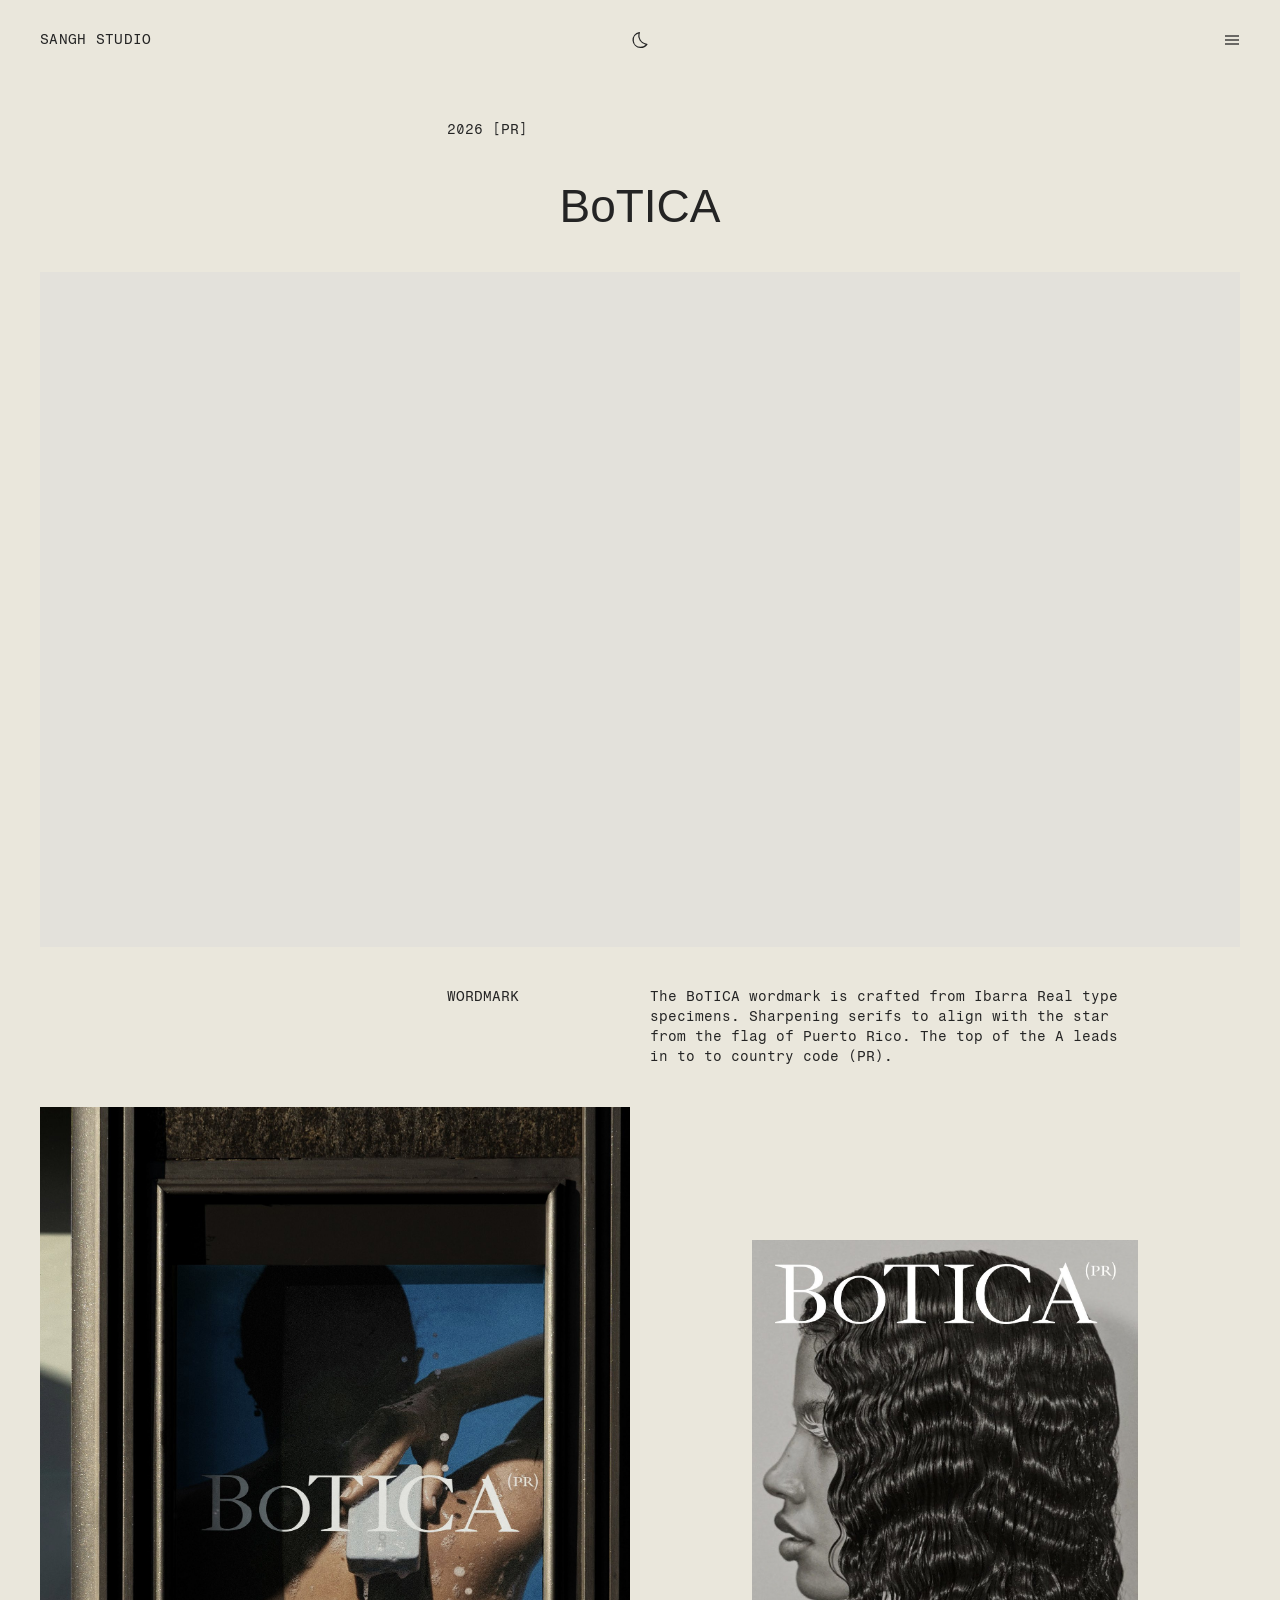
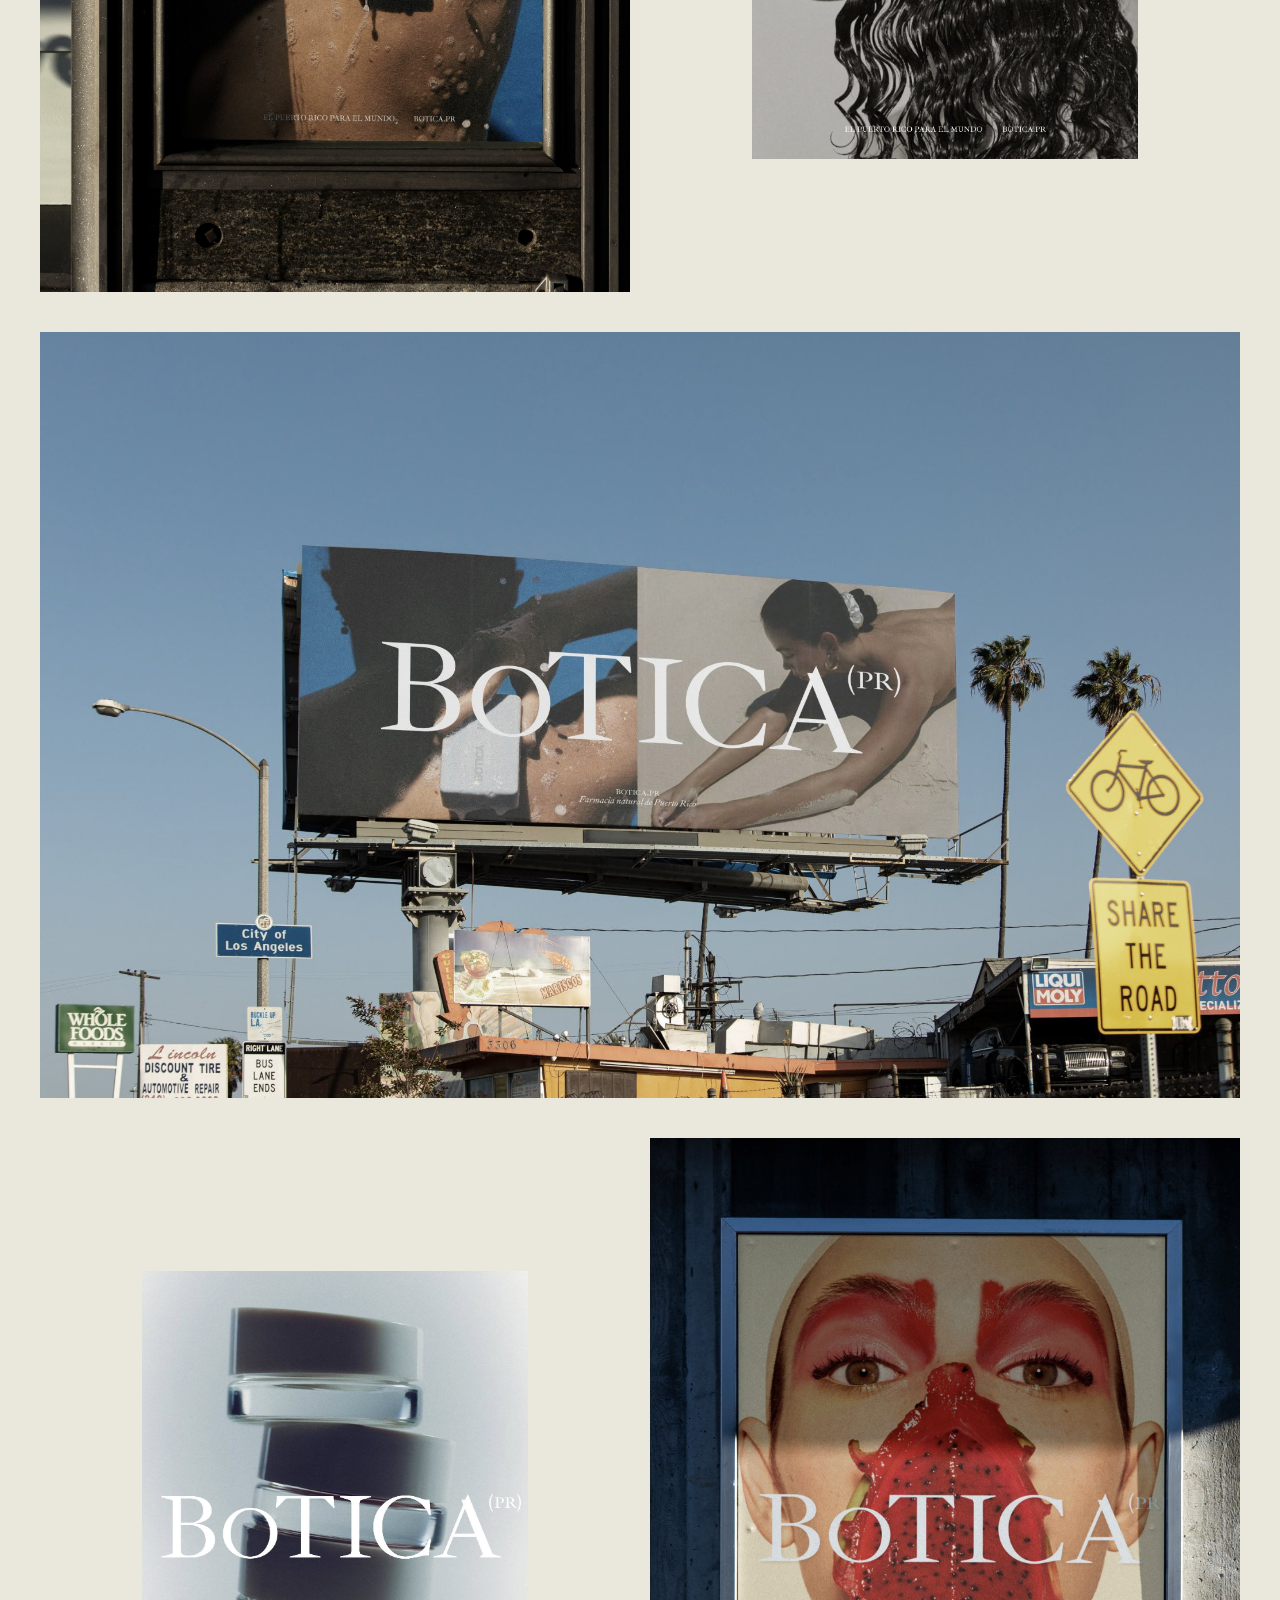
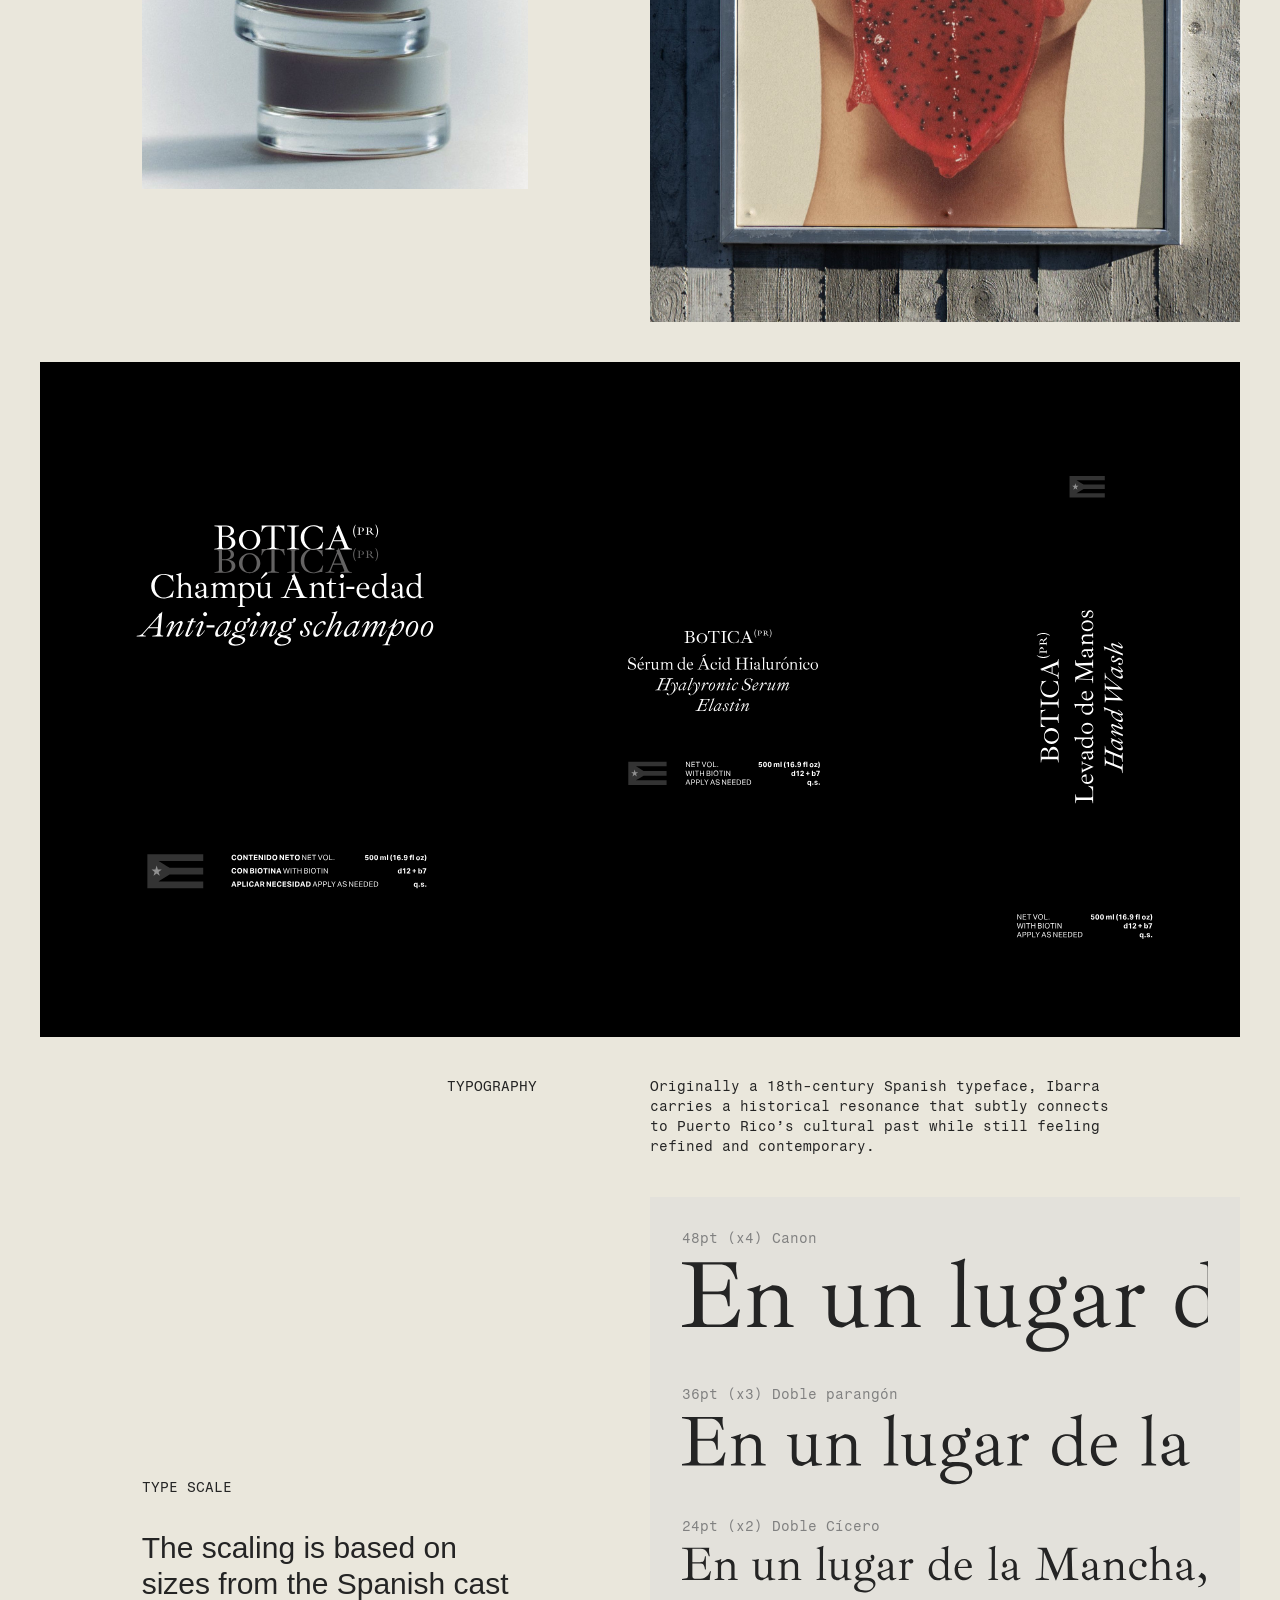
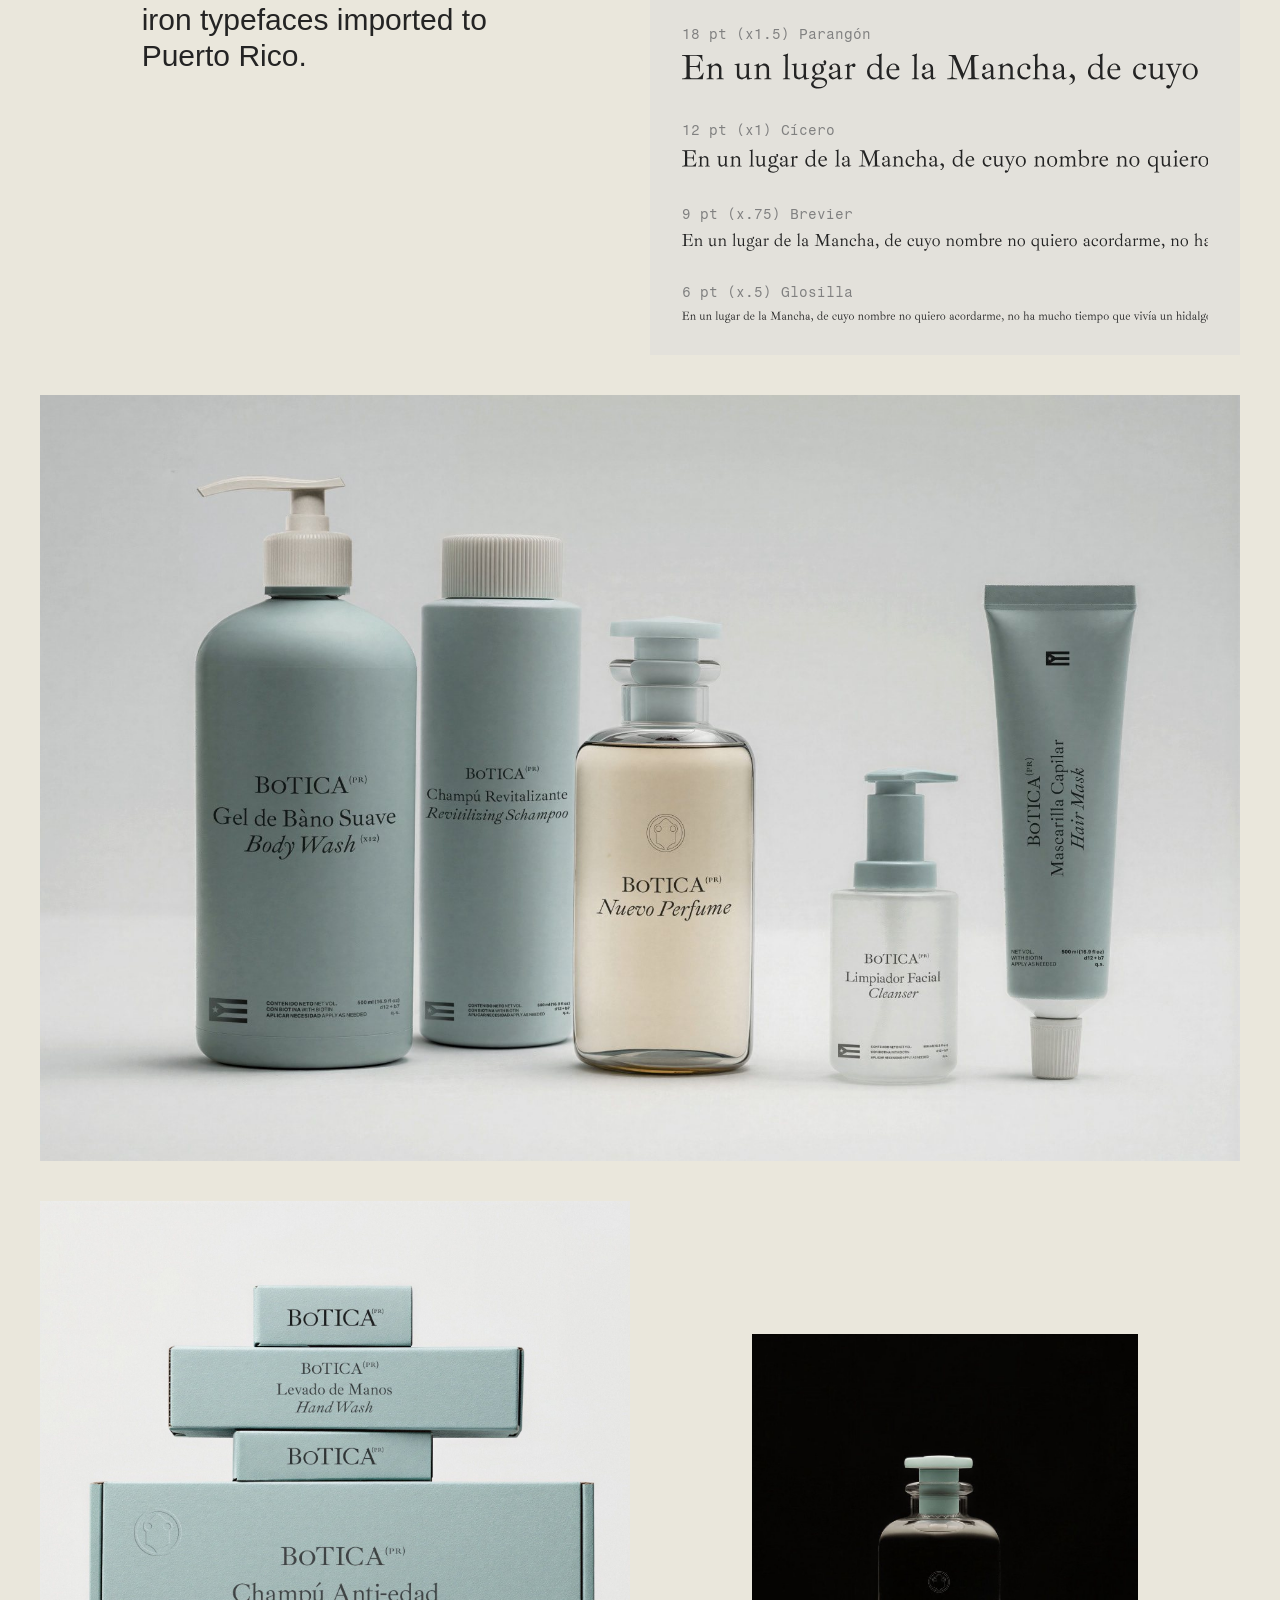
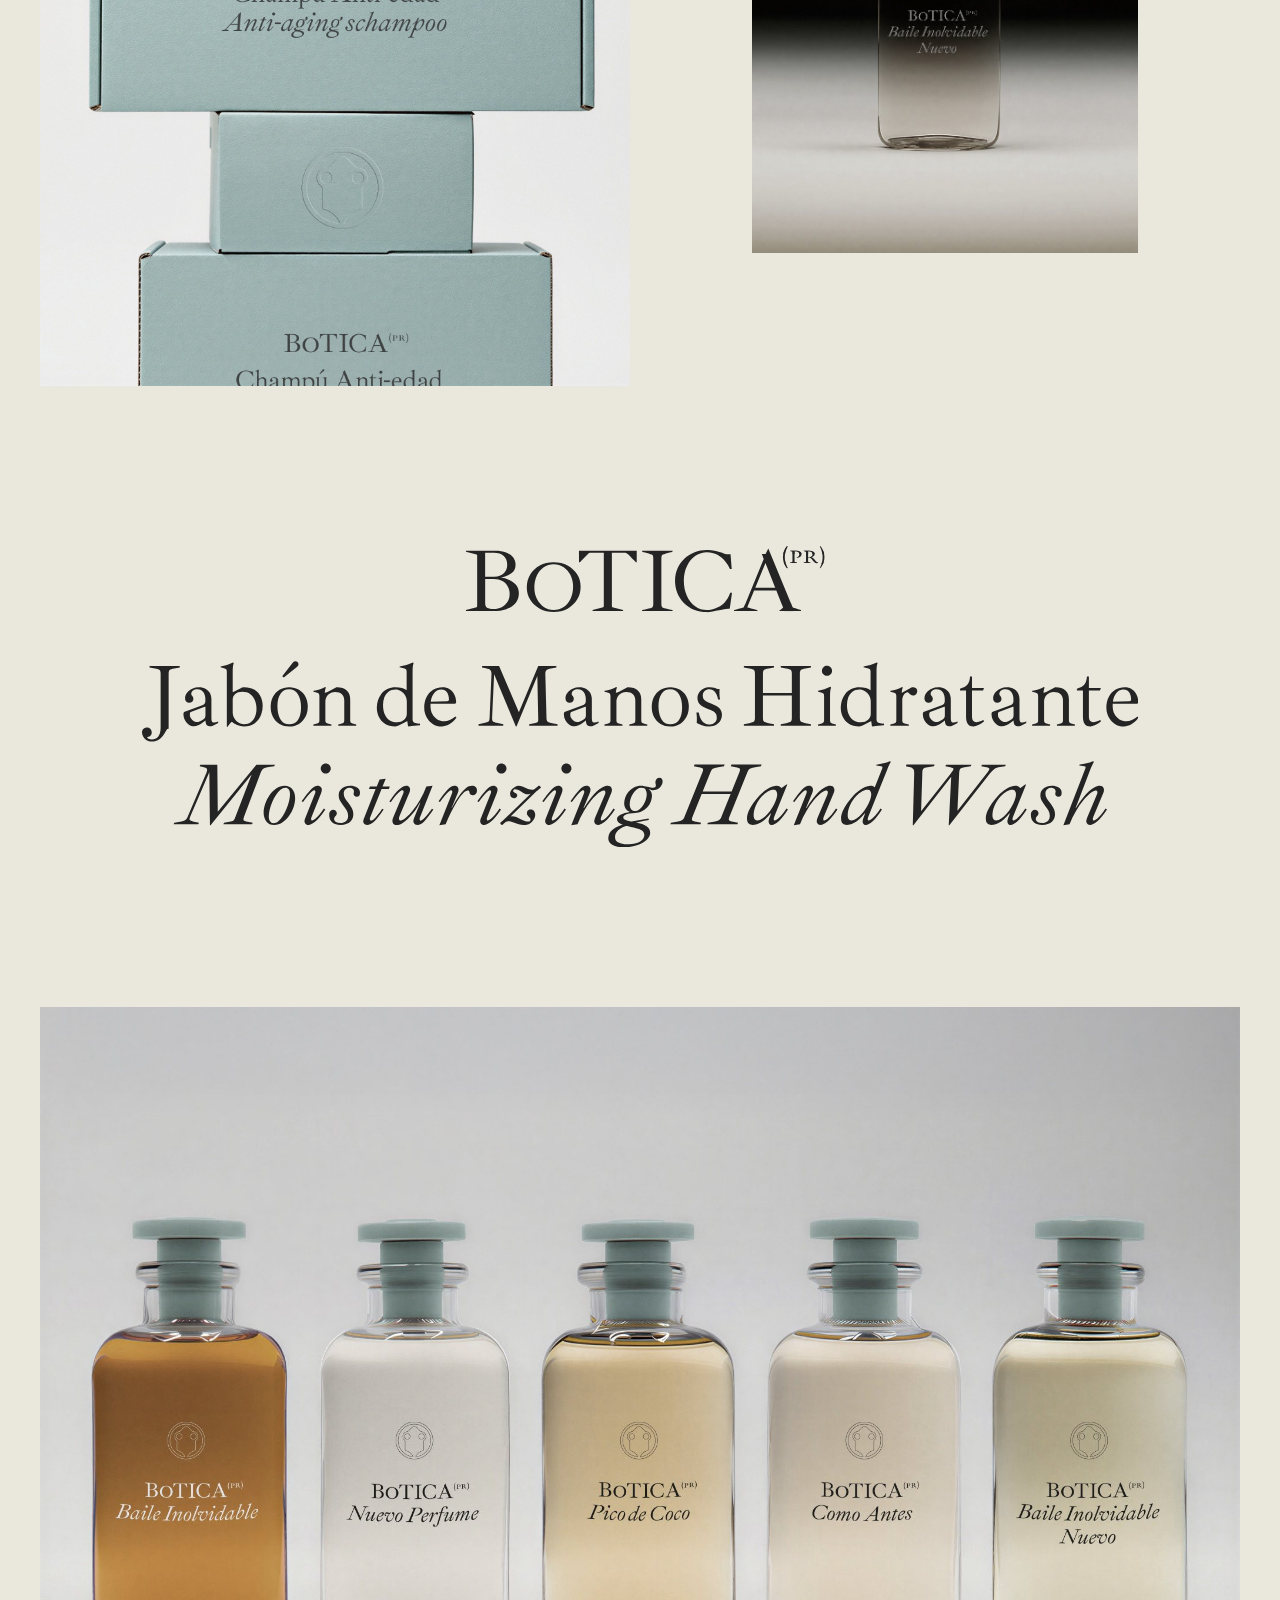
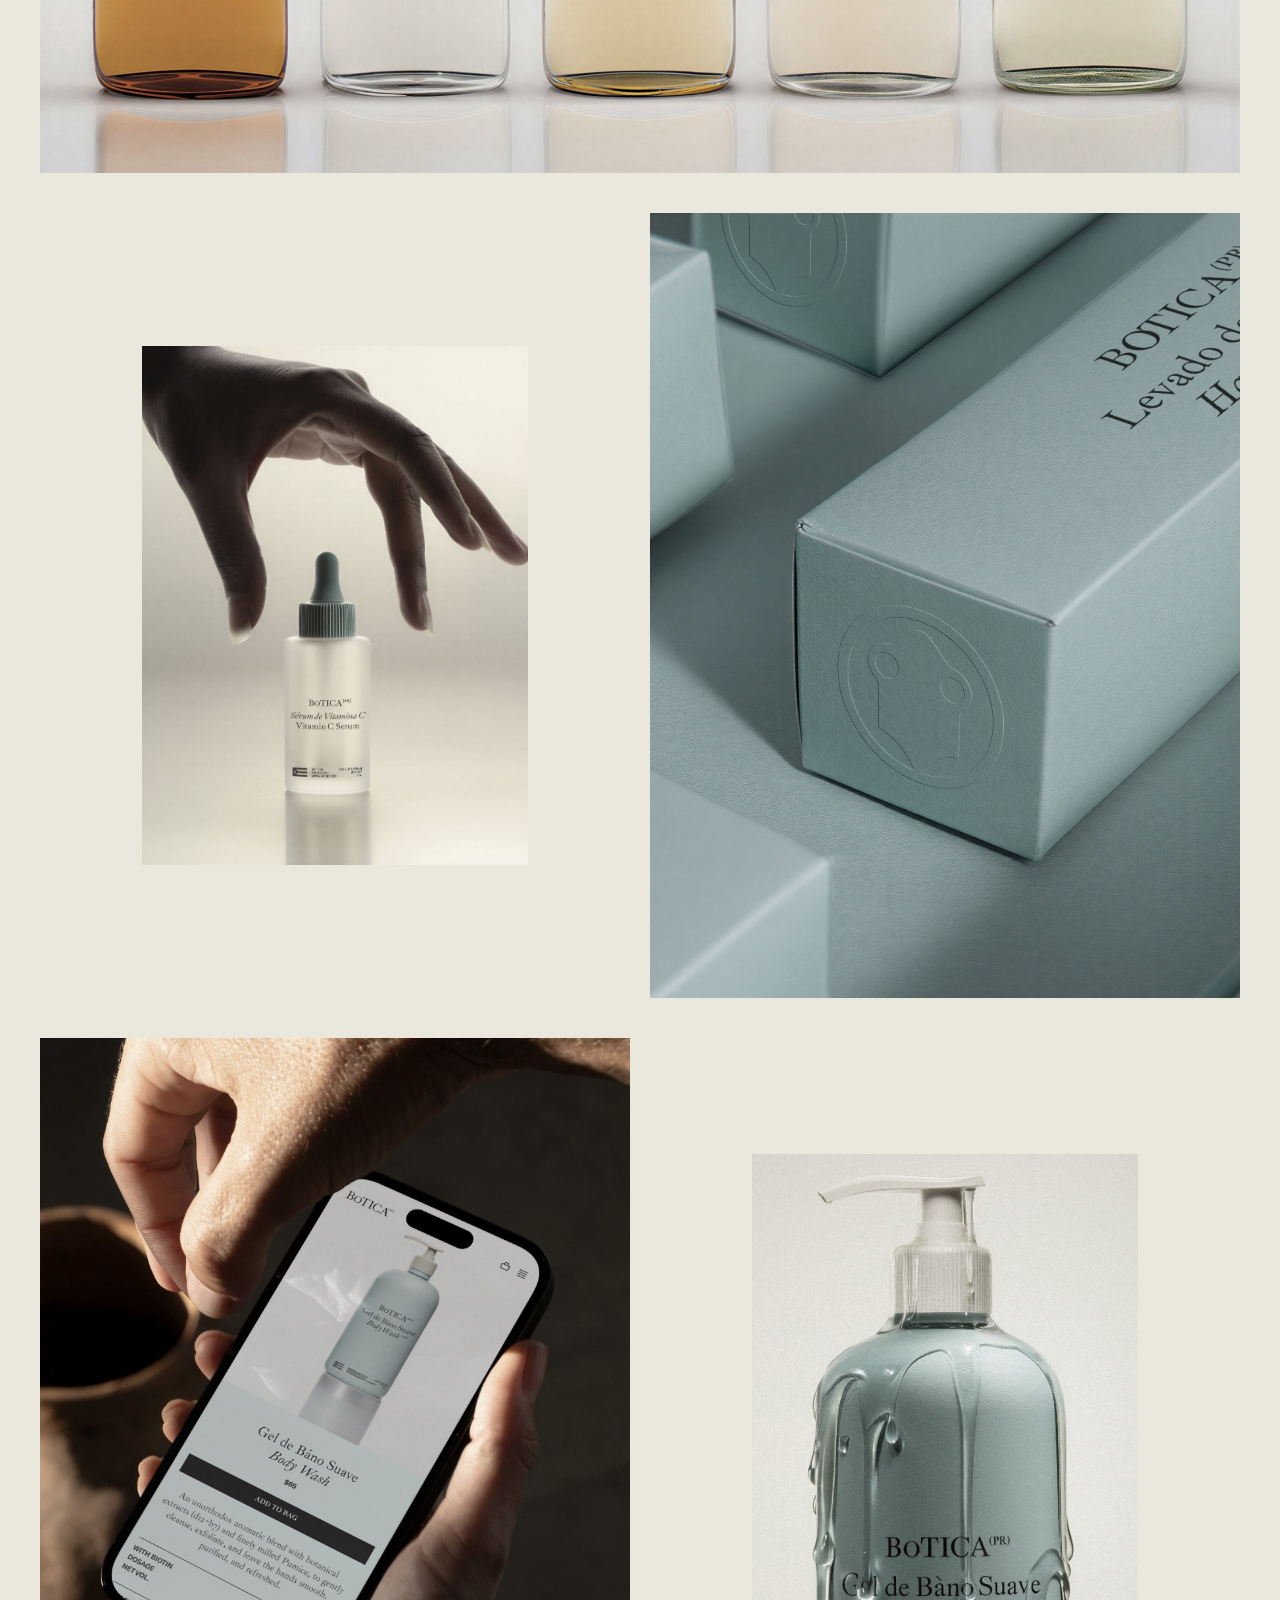
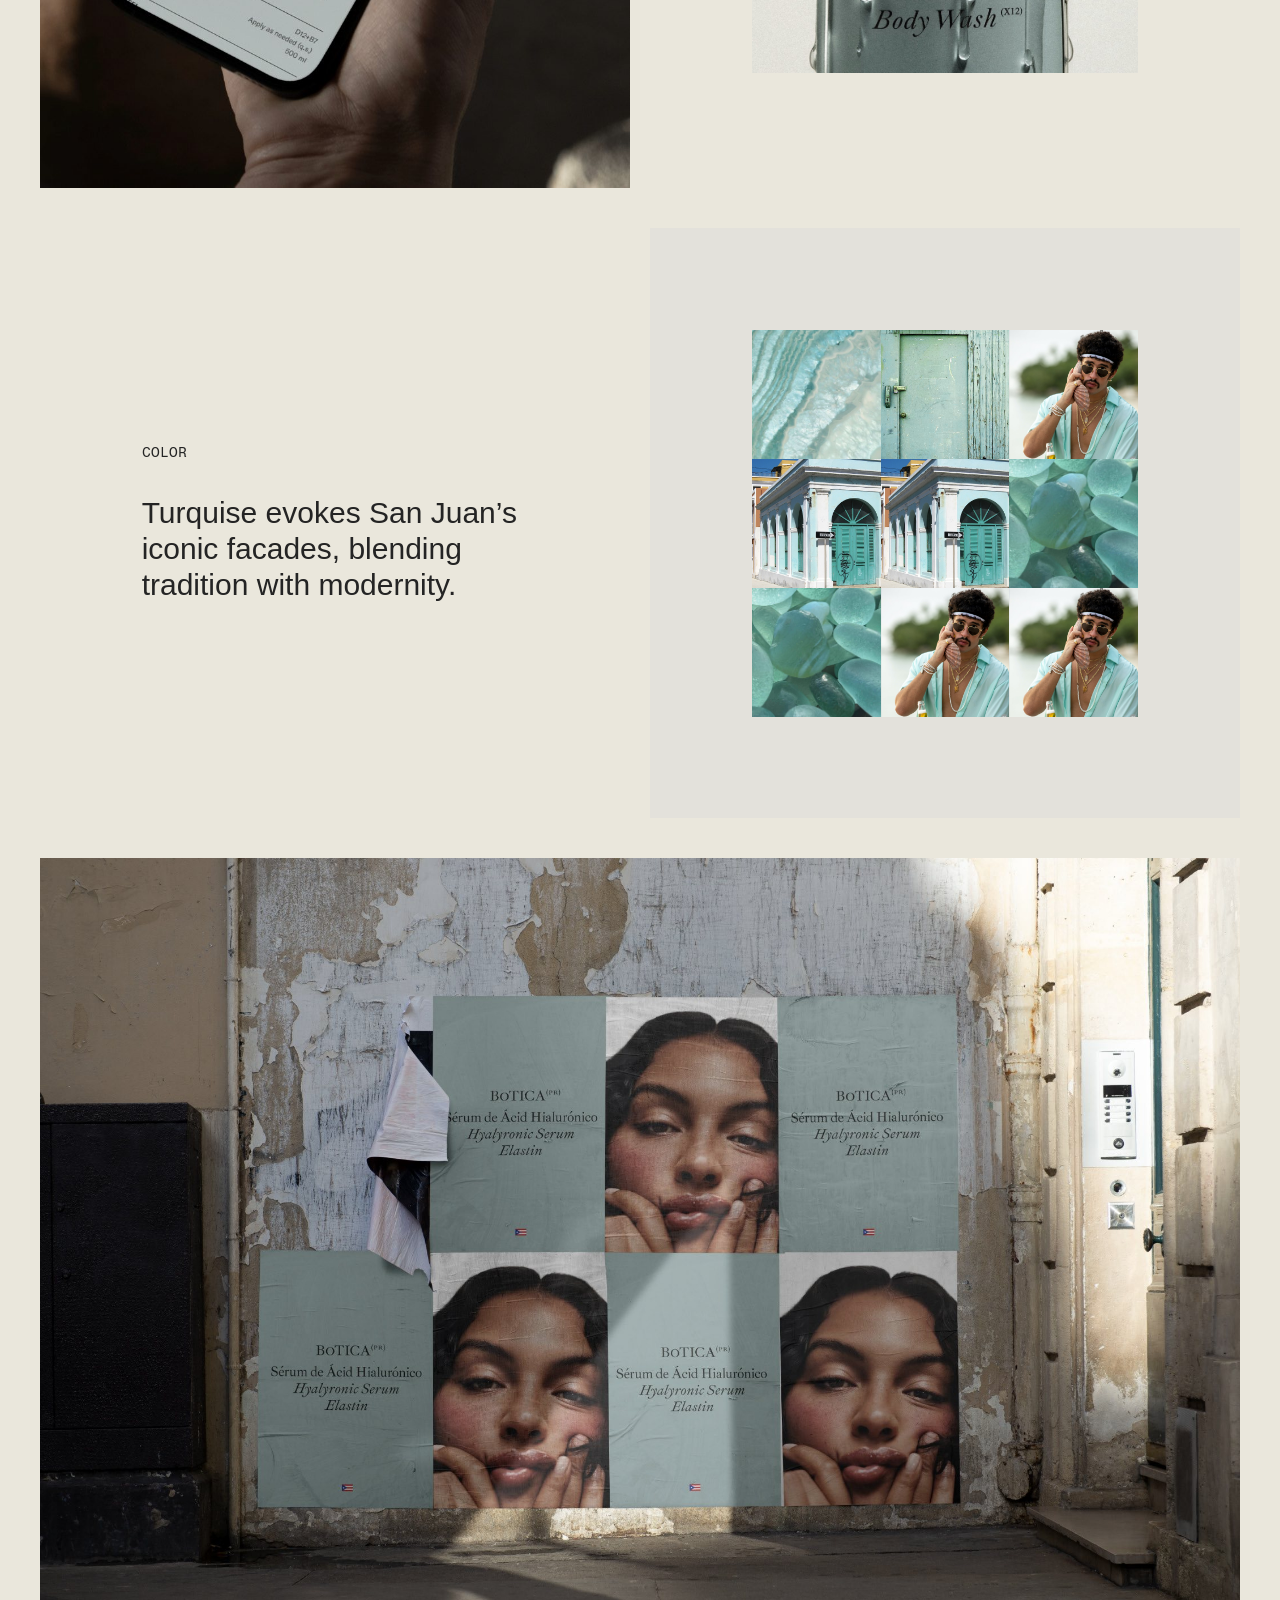
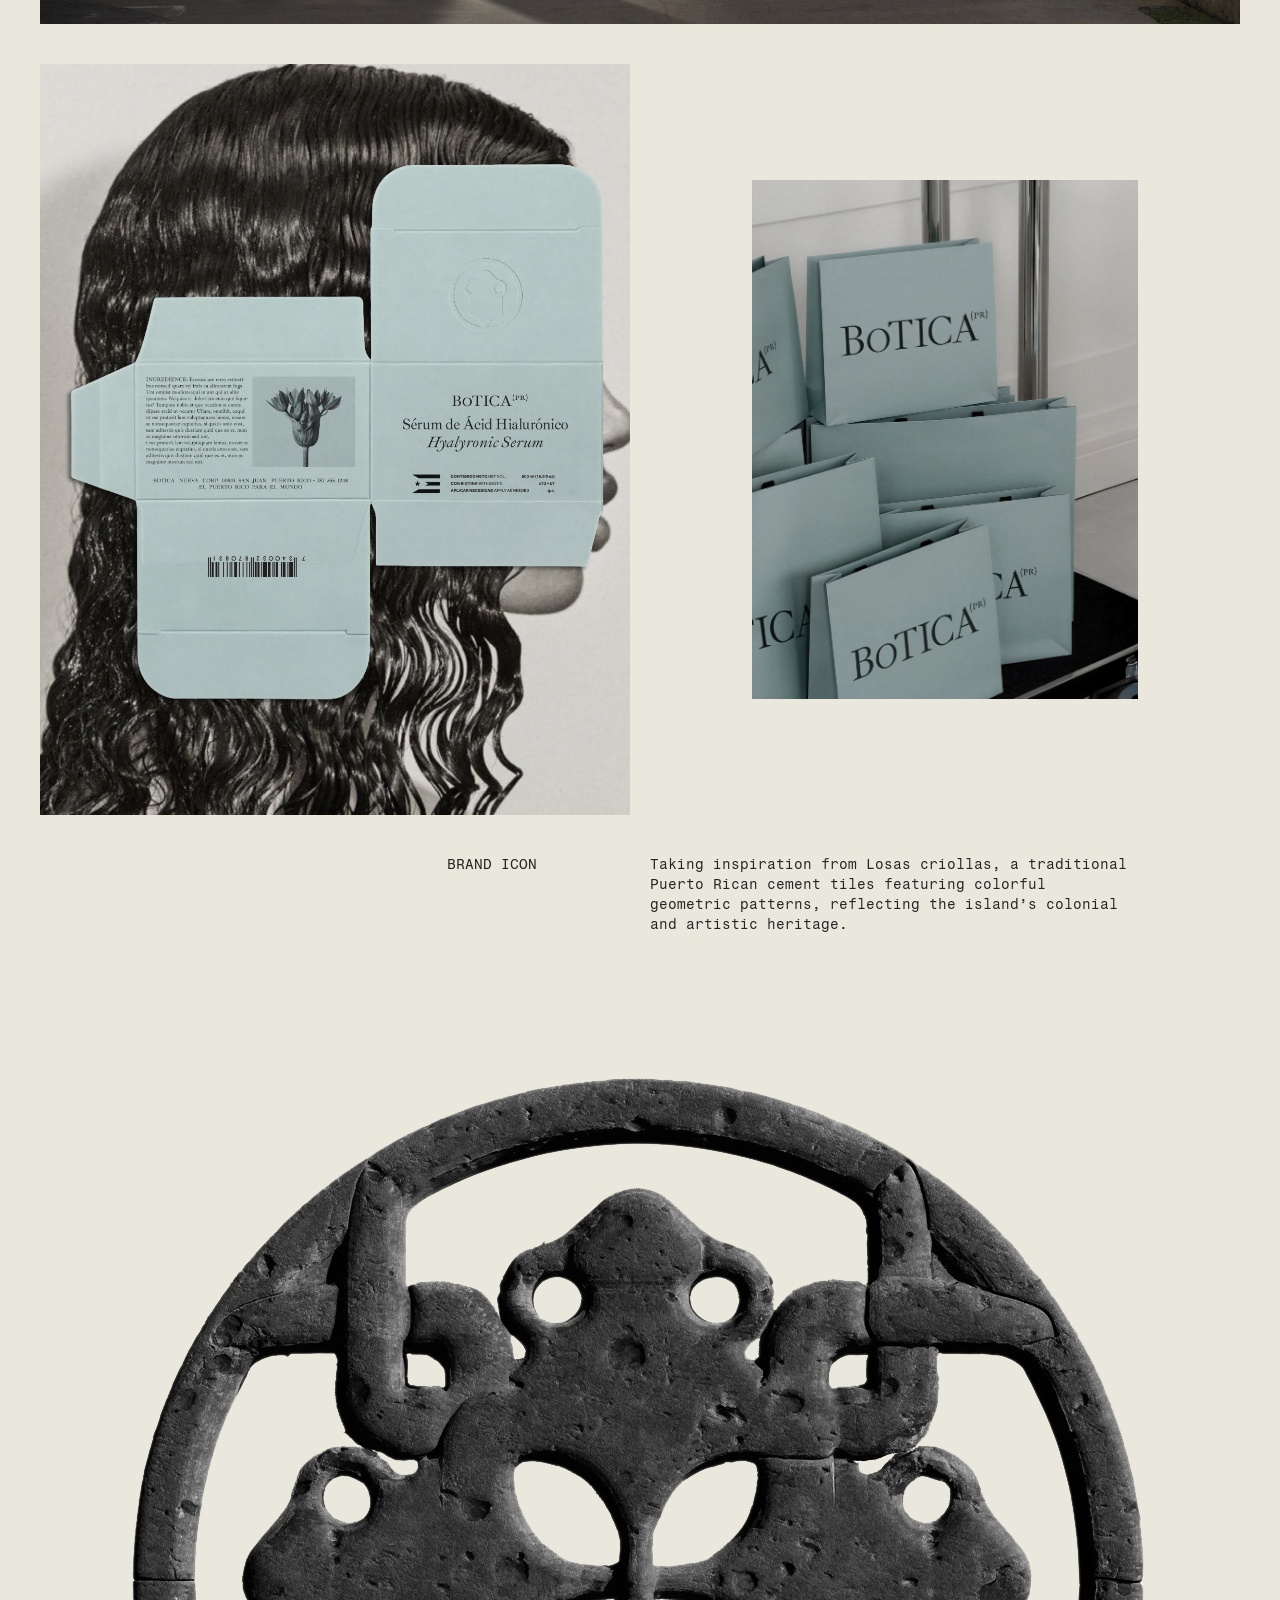
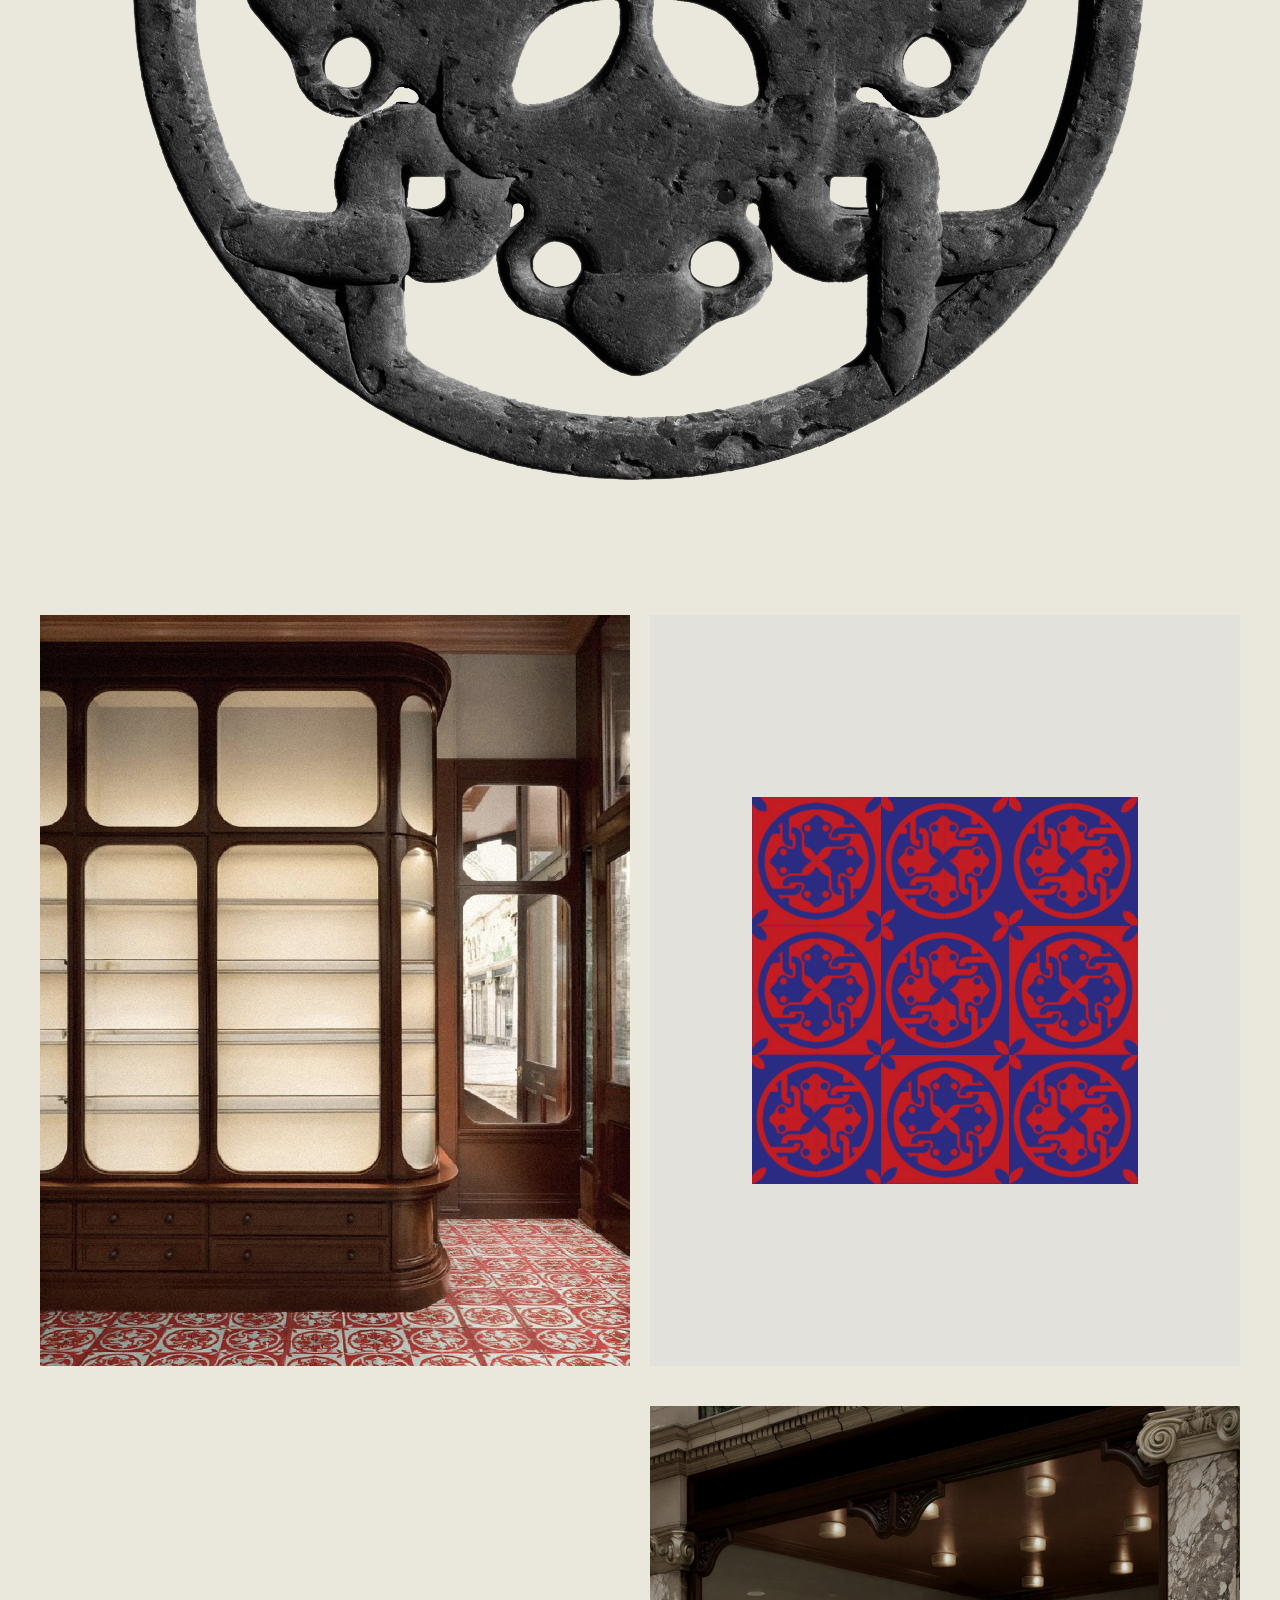
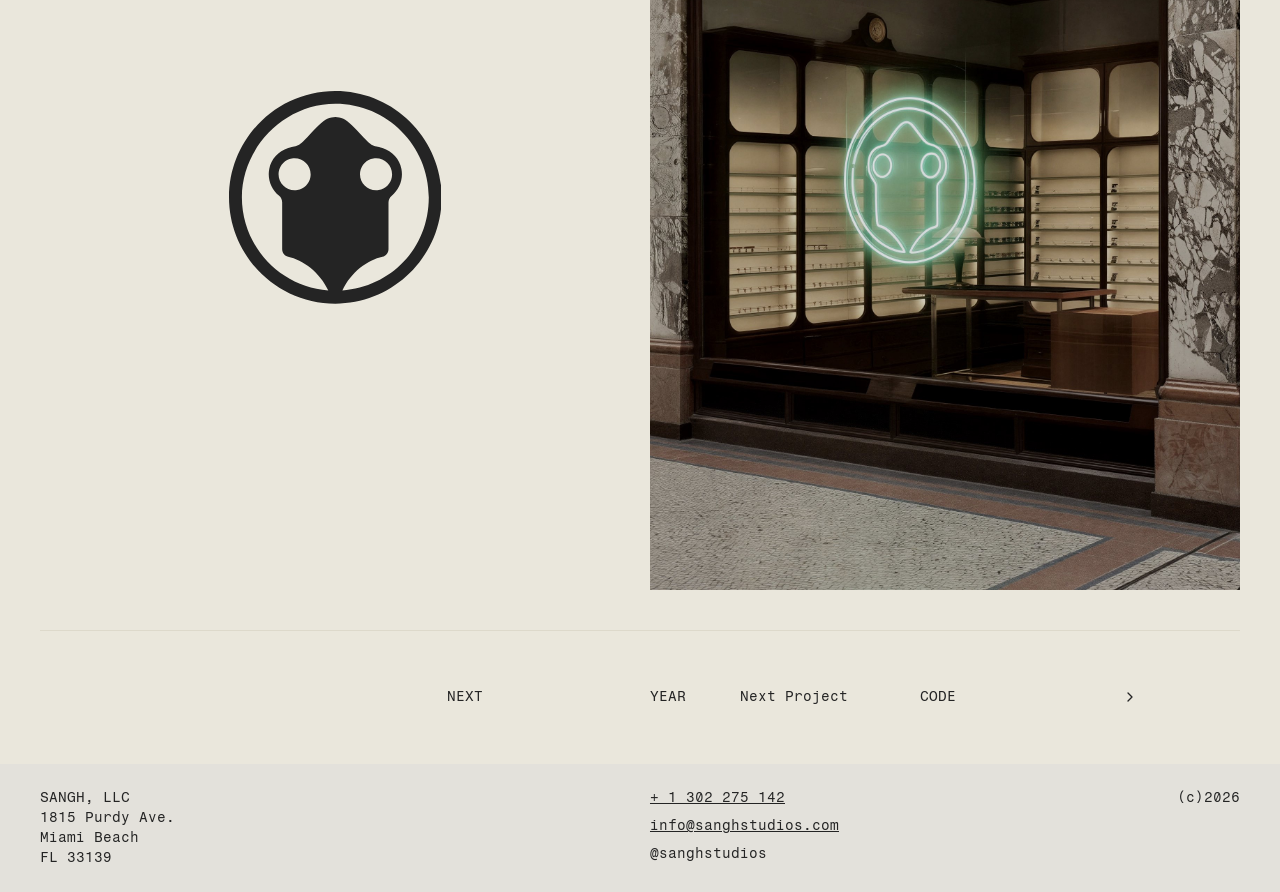
==== commit 81b8ab73: "Add Type Scale ticker block; reorder Typography/Type Scale after label reveal - Type Scale block: gr" ====
--- a/case-study.html
+++ b/case-study.html
@@ -67,13 +67,9 @@
     <p class="row__content">The BoTICA wordmark is crafted from Ibarra Real type specimens. Sharpening serifs to align with the star from the flag of Puerto Rico. The top of the A leads in to to country code (PR).</p>
   </div>
 
-  <!-- Text Row -->
-  <div class="row" data-component="text-row">
-    <span class="row__label">TYPOGRAPHY</span>
-    <p class="row__content">Originally a 18th-century Spanish typeface, Ibarra carries a historical resonance that subtly connects to Puerto Rico&rsquo;s cultural past while still feeling refined and contemporary.</p>
-  </div>
-
-  <!-- Image Spread / Large Left -->
+  
+
+<!-- Image Spread / Large Left -->
   <div class="accordion-block" data-component="image-spread" data-variant="large-left">
     <figure class="figure figure--sixcol" style="aspect-ratio: 588 / 782;">
       <div class="figure__frame" style="aspect-ratio: 588 / 782; background: none;">
@@ -117,6 +113,113 @@
         <svg class="label-reveal" xmlns="http://www.w3.org/2000/svg" viewBox="0 0 1920 1080" role="img" aria-label="Botica label designs: shampoo, hyaluronic serum and hand wash"><defs><style>.label-reveal .cls-1{fill:#919191;}.label-reveal .cls-2{fill:#fff;}.label-reveal .cls-3{fill:none;stroke:#9d9d9c;stroke-width:.5px;}.label-reveal .cls-4{fill:#646363;}.label-reveal .cls-5{fill:#333;}</style></defs><g data-layer="plate"><rect width="1920" height="1080"/></g><g data-layer="lines"><line class="cls-3" x1="171.8" y1="216.48" x2="171.8" y2="886.88"/><line class="cls-3" x1="350.57" y1="216.48" x2="350.57" y2="886.88"/><line class="cls-3" x1="216.49" y1="216.48" x2="216.49" y2="886.88"/><line class="cls-3" x1="395.26" y1="216.48" x2="395.26" y2="886.88"/><line class="cls-3" x1="529.34" y1="216.48" x2="529.34" y2="886.88"/><line class="cls-3" x1="261.18" y1="216.48" x2="261.18" y2="886.88"/><line class="cls-3" x1="439.95" y1="216.48" x2="439.95" y2="886.88"/><line class="cls-3" x1="574.03" y1="216.48" x2="574.03" y2="886.88"/><line class="cls-3" x1="305.87" y1="216.48" x2="305.87" y2="886.88"/><line class="cls-3" x1="484.65" y1="216.48" x2="484.65" y2="886.88"/><line class="cls-3" x1="618.72" y1="216.48" x2="618.72" y2="886.88"/><line class="cls-3" x1="127.4" y1="182.96" x2="127.4" y2="920.39"/><line class="cls-3" x1="663.12" y1="182.96" x2="663.12" y2="920.39"/><line class="cls-3" x1="696.94" y1="216.78" x2="93.58" y2="216.78"/><line class="cls-3" x1="696.94" y1="886.58" x2="93.58" y2="886.58"/><line class="cls-3" x1="940.93" y1="400.84" x2="940.93" y2="702.52"/><line class="cls-3" x1="910.77" y1="367.32" x2="910.77" y2="736.04"/><line class="cls-3" x1="1312.71" y1="401.14" x2="876.95" y2="401.14"/><line class="cls-3" x1="1312.71" y1="702.22" x2="876.95" y2="702.22"/><line class="cls-3" x1="1094.53" y1="400.84" x2="1094.53" y2="702.52"/><line class="cls-3" x1="1002.09" y1="400.84" x2="1002.09" y2="702.52"/><line class="cls-3" x1="1155.69" y1="400.84" x2="1155.69" y2="702.52"/><line class="cls-3" x1="1063.81" y1="400.84" x2="1063.81" y2="702.52"/><line class="cls-3" x1="1217.41" y1="400.84" x2="1217.41" y2="702.52"/><line class="cls-3" x1="971.92" y1="400.84" x2="971.92" y2="702.52"/><line class="cls-3" x1="1125.52" y1="400.84" x2="1125.52" y2="702.52"/><line class="cls-3" x1="1033.08" y1="400.84" x2="1033.08" y2="702.52"/><line class="cls-3" x1="1186.68" y1="400.84" x2="1186.68" y2="702.52"/><line class="cls-3" x1="1248.4" y1="400.84" x2="1248.4" y2="702.52"/><line class="cls-3" x1="1279.38" y1="367.32" x2="1279.38" y2="736.04"/><line class="cls-3" x1="1537.41" y1="182.96" x2="1805.57" y2="182.96"/><line class="cls-3" x1="1537.71" y1="115.92" x2="1537.71" y2="987.43"/><line class="cls-3" x1="1804.74" y1="115.92" x2="1804.74" y2="987.43"/><line class="cls-3" x1="1537.41" y1="350.56" x2="1805.57" y2="350.56"/><line class="cls-3" x1="1537.41" y1="551.38" x2="1805.57" y2="551.38"/><line class="cls-3" x1="1537.41" y1="786.32" x2="1805.57" y2="786.32"/><line class="cls-3" x1="1537.41" y1="250" x2="1805.57" y2="250"/><line class="cls-3" x1="1537.41" y1="417.6" x2="1805.57" y2="417.6"/><line class="cls-3" x1="1537.41" y1="618.42" x2="1805.57" y2="618.42"/><line class="cls-3" x1="1537.41" y1="853.36" x2="1805.57" y2="853.36"/><line class="cls-3" x1="1537.41" y1="317.04" x2="1805.57" y2="317.04"/><line class="cls-3" x1="1537.41" y1="484.64" x2="1805.57" y2="484.64"/><line class="cls-3" x1="1537.41" y1="685.46" x2="1805.57" y2="685.46"/><line class="cls-3" x1="1537.41" y1="920.39" x2="1805.57" y2="920.39"/><line class="cls-3" x1="1537.41" y1="216.48" x2="1805.57" y2="216.48"/><line class="cls-3" x1="1537.41" y1="384.08" x2="1805.57" y2="384.08"/><line class="cls-3" x1="1537.41" y1="584.9" x2="1805.57" y2="584.9"/><line class="cls-3" x1="1537.41" y1="819.84" x2="1805.57" y2="819.84"/><line class="cls-3" x1="1537.41" y1="283.52" x2="1805.57" y2="283.52"/><line class="cls-3" x1="1537.41" y1="451.12" x2="1805.57" y2="451.12"/><line class="cls-3" x1="1537.41" y1="651.94" x2="1805.57" y2="651.94"/><line class="cls-3" x1="1537.41" y1="886.87" x2="1805.57" y2="886.87"/><line class="cls-3" x1="1537.41" y1="350.56" x2="1805.57" y2="350.56"/><line class="cls-3" x1="1537.41" y1="518.16" x2="1805.57" y2="518.16"/><line class="cls-3" x1="1537.41" y1="753.09" x2="1805.57" y2="753.09"/><line class="cls-3" x1="1537.41" y1="718.98" x2="1805.57" y2="718.98"/><line class="cls-3" x1="1503.89" y1="953.91" x2="1839.09" y2="953.91"/><line class="cls-3" x1="1503.89" y1="149.44" x2="1839.09" y2="149.44"/></g><g data-layer="text"><path class="cls-2" d="M1732.29,466.42c-2.27-.85-4.38-1.86-6.34-3.02-1.96-1.16-3.68-2.36-5.17-3.6-1.49-1.23-2.65-2.38-3.49-3.43-.84-1.05-1.26-1.86-1.26-2.43,0-.48.19-.77.57-.87.38-.1.9,0,1.55.28l10.98,4.64c1.11.45,1.96.52,2.55.19s.89-.86.89-1.6c0-.88-.55-2-1.66-3.36s-3.04-2.95-5.79-4.77l-.43.68c1.22.79,2.26,1.55,3.11,2.28s1.5,1.37,1.96,1.94c.45.57.68,1.02.68,1.36,0,.28-.14.46-.43.53s-.7,0-1.23-.19l-11.49-4.81c-.99-.4-1.82-.44-2.49-.13-.67.31-1,.92-1,1.83,0,.85.26,1.73.77,2.64s1.18,1.8,2,2.68c.82.88,1.71,1.71,2.66,2.49.95.78,1.89,1.48,2.81,2.09.92.61,1.72,1.11,2.41,1.51v.17l-18.77-7.19c-.57-.23-1.15-.48-1.75-.74-.6-.27-1.16-.56-1.7-.87l-.26.51c.4.96.73,1.98,1,3.04.27,1.06.49,2.18.66,3.34l.47.17.17-1.7c.06-.62.16-1.03.32-1.21.16-.18.43-.21.83-.06l27.24,10.6-.38-2.98ZM1732.03,476.55c-.4-.92-.99-1.68-1.77-2.28-.78-.6-1.74-.89-2.87-.89s-2.13.26-2.98.77c-.85.51-1.66,1.06-2.43,1.66-.71.54-1.42,1.04-2.13,1.49-.71.45-1.48.68-2.3.68-.96,0-1.67-.3-2.13-.89s-.68-1.22-.68-1.87c0-.57.15-1.06.45-1.49.3-.43.73-.64,1.3-.64.06,0,.13,0,.23.02s.19.04.28.06c.11.03.22.05.32.06.1.01.18.02.23.02.43,0,.78-.12,1.06-.36.28-.24.43-.63.43-1.17s-.16-.93-.49-1.17-.79-.36-1.38-.36c-1.11,0-1.94.48-2.51,1.43-.57.95-.85,2.02-.85,3.21,0,.91.16,1.79.49,2.64s.82,1.55,1.49,2.11c.67.55,1.51.83,2.53.83s1.99-.25,2.81-.74c.82-.5,1.62-1.03,2.38-1.6.71-.57,1.43-1.07,2.17-1.51.74-.44,1.56-.66,2.47-.66,1.22,0,2.11.36,2.66,1.09.55.72.83,1.57.83,2.53,0,.91-.18,1.65-.53,2.23-.35.58-.87.87-1.55.87-.28,0-.52-.08-.7-.23-.18-.16-.38-.32-.57-.49-.17-.14-.36-.28-.57-.4-.21-.13-.46-.19-.74-.19-.54,0-.96.18-1.26.53-.3.35-.45.76-.45,1.21s.19.89.57,1.3.99.62,1.81.62c1.19,0,2.16-.26,2.89-.77.74-.51,1.27-1.19,1.6-2.04s.49-1.76.49-2.72-.2-1.95-.6-2.87M1729.84,502.89c-.38.34-1.01.51-1.89.51-1.65,0-3.26-.37-4.85-1.11-1.59-.74-3.01-1.69-4.26-2.85-1.02-.94-1.8-1.88-2.32-2.83-.52-.95-.79-1.79-.79-2.53,0-.68.18-1.18.53-1.49.35-.31.89-.47,1.6-.47.79,0,1.74.21,2.83.62,1.09.41,2.21.96,3.34,1.64,1.14.68,2.19,1.44,3.15,2.28.96.84,1.75,1.68,2.34,2.53.6.85.89,1.65.89,2.38,0,.54-.19.98-.57,1.32M1731.8,500.74c-.55-1.06-1.26-2.06-2.11-3-.85-.94-1.73-1.75-2.64-2.43v-.26l2.47.89c1.05.37,1.82.38,2.32.04.5-.34.74-.78.74-1.32,0-.82-.55-1.87-1.66-3.15-1.11-1.28-3.04-2.79-5.79-4.55l-.43.68c1.22.79,2.26,1.56,3.11,2.3.85.74,1.5,1.39,1.96,1.96.45.57.68,1.02.68,1.36,0,.2-.14.36-.43.47-.28.11-.74.04-1.36-.21l-15.5-6.26v.43l1.66,2.3v.09c-.31.23-.56.53-.74.89-.18.37-.28.84-.28,1.4,0,1.19.44,2.55,1.32,4.07.88,1.52,2.03,2.94,3.45,4.28,1.14,1.05,2.33,2.02,3.58,2.92,1.25.89,2.48,1.61,3.7,2.15,1.22.54,2.37.81,3.45.81,1.28,0,2.15-.28,2.62-.83.47-.55.7-1.18.7-1.89,0-1.02-.28-2.06-.83-3.13M1732.67,541.33l-23.16-18.13,23.16,1.19v-.3l-24.82-19.45c-.96-.74-1.69-1.45-2.17-2.15-.48-.69-.79-1.6-.94-2.7l-.34-2.47-.77-.3v11.45l.77.3.51-2.51c.2-.85.45-1.3.74-1.36.3-.05.89.26,1.77.94l19.33,15.11.26-.68-19.28-.89c-.68-.06-1.2-.13-1.55-.22-.35-.09-.62-.3-.79-.64-.17-.34-.33-.89-.47-1.66l-.51-3.06-.77-.3v12.18l.77.3.51-2.38c.23-1.02.52-1.52.87-1.49.35.03,1.04.46,2.06,1.28l18.9,14.86.26-.56-19.58-.64c-.85,0-1.45-.16-1.79-.47-.34-.31-.58-.98-.72-2l-.51-3.11-.77-.3v13.49l.77.3.34-1.62c.2-.99.52-1.65.98-1.96.45-.31,1.16-.45,2.13-.43l24.82.68v-.3ZM1729.84,572.28c-.38.34-1.01.51-1.89.51-1.65,0-3.26-.37-4.85-1.11-1.59-.74-3.01-1.69-4.26-2.85-1.02-.94-1.8-1.88-2.32-2.83-.52-.95-.79-1.8-.79-2.53,0-.68.18-1.18.53-1.49.35-.31.89-.47,1.6-.47.79,0,1.74.21,2.83.62,1.09.41,2.21.96,3.34,1.64s2.19,1.44,3.15,2.28c.96.84,1.75,1.68,2.34,2.53.6.85.89,1.65.89,2.38,0,.54-.19.98-.57,1.32M1731.8,570.13c-.55-1.06-1.26-2.06-2.11-3-.85-.94-1.73-1.75-2.64-2.43v-.26l2.47.89c1.05.37,1.82.38,2.32.04.5-.34.74-.78.74-1.32,0-.82-.55-1.87-1.66-3.15-1.11-1.28-3.04-2.8-5.79-4.56l-.43.68c1.22.79,2.26,1.56,3.11,2.3.85.74,1.5,1.39,1.96,1.96.45.57.68,1.02.68,1.36,0,.2-.14.35-.43.47s-.74.04-1.36-.21l-22.99-9.2c-.57-.23-1.15-.48-1.75-.74-.6-.27-1.16-.56-1.7-.87l-.26.51c.4.96.73,1.98,1,3.04s.49,2.18.66,3.34l.47.17.17-1.7c.06-.62.16-1.03.32-1.21.16-.18.43-.21.83-.06l9.02,3.62c-.2.23-.35.5-.47.81-.11.31-.17.7-.17,1.15,0,1.19.44,2.55,1.32,4.07.88,1.52,2.03,2.94,3.45,4.28,1.14,1.05,2.33,2.02,3.58,2.92,1.25.89,2.48,1.61,3.7,2.15,1.22.54,2.37.81,3.45.81,1.28,0,2.15-.28,2.62-.83.47-.55.7-1.18.7-1.89,0-1.02-.28-2.06-.83-3.13M1732.29,595.72c-2.27-.85-4.38-1.86-6.34-3.02-1.96-1.16-3.68-2.36-5.17-3.6s-2.65-2.38-3.49-3.43c-.84-1.05-1.26-1.86-1.26-2.43,0-.48.19-.77.57-.87.38-.1.9,0,1.55.28l10.98,4.64c1.11.45,1.96.52,2.55.19.6-.32.89-.86.89-1.6,0-.88-.55-2-1.66-3.36-1.11-1.36-3.04-2.95-5.79-4.77l-.43.68c1.22.79,2.26,1.55,3.11,2.28s1.5,1.37,1.96,1.94c.45.57.68,1.02.68,1.36,0,.28-.14.46-.43.53-.28.07-.7,0-1.23-.19l-11.49-4.81c-.99-.39-1.82-.44-2.49-.13-.67.31-1,.92-1,1.83,0,.85.26,1.73.77,2.64.51.91,1.18,1.8,2,2.66.82.87,1.71,1.69,2.66,2.47.95.78,1.89,1.48,2.81,2.09.92.61,1.72,1.12,2.41,1.51v.21l-7.24-2.98c-1.02-.43-1.84-.47-2.47-.13-.62.34-.94.92-.94,1.75,0,1.05.61,2.16,1.83,3.32,1.22,1.17,3.08,2.6,5.58,4.3l.38-.68c-.91-.62-1.79-1.29-2.66-2-.87-.71-1.58-1.37-2.15-1.98-.57-.61-.85-1.09-.85-1.43,0-.23.14-.39.43-.49.28-.1.78,0,1.49.28l14.81,5.92-.38-2.98ZM1729.84,617.38c-.38.34-1.01.51-1.89.51-1.65,0-3.26-.37-4.85-1.11-1.59-.74-3.01-1.69-4.26-2.85-1.02-.94-1.8-1.88-2.32-2.83-.52-.95-.79-1.8-.79-2.53,0-.68.18-1.18.53-1.49.35-.31.89-.47,1.6-.47.79,0,1.74.21,2.83.62,1.09.41,2.21.96,3.34,1.64,1.14.68,2.19,1.44,3.15,2.28.96.84,1.75,1.68,2.34,2.53.6.85.89,1.65.89,2.38,0,.54-.19.98-.57,1.32M1731.8,615.24c-.55-1.06-1.26-2.06-2.11-3-.85-.94-1.73-1.75-2.64-2.43v-.26l2.47.89c1.05.37,1.82.38,2.32.04.5-.34.74-.78.74-1.32,0-.82-.55-1.87-1.66-3.15-1.11-1.28-3.04-2.8-5.79-4.56l-.43.68c1.22.79,2.26,1.56,3.11,2.3.85.74,1.5,1.39,1.96,1.96.45.57.68,1.02.68,1.36,0,.2-.14.35-.43.47-.28.11-.74.04-1.36-.21l-15.5-6.26v.43l1.66,2.3v.09c-.31.23-.56.53-.74.89-.18.37-.28.84-.28,1.4,0,1.19.44,2.55,1.32,4.07.88,1.52,2.03,2.94,3.45,4.28,1.14,1.05,2.33,2.02,3.58,2.92,1.25.89,2.48,1.61,3.7,2.15,1.22.54,2.37.81,3.45.81,1.28,0,2.15-.28,2.62-.83.47-.55.7-1.18.7-1.89,0-1.02-.28-2.06-.83-3.13M1717.77,627.53l-1.19-.34v16.39l1.19.3v-16.35ZM1732.29,643.36l-.77-.3-.47,2.38c-.23,1.08-.48,1.72-.77,1.94-.28.21-.87.13-1.75-.23l-21.16-8.51c-.6-.26-1.05-.5-1.36-.74-.31-.24-.55-.6-.7-1.06-.16-.47-.31-1.11-.45-1.94l-.47-2.81-.77-.3v14.47l.77.3.47-2.38c.2-1.08.44-1.72.72-1.94s.88-.13,1.79.23l21.16,8.51c.6.23,1.05.47,1.36.72.31.26.55.61.7,1.06s.31,1.11.45,1.96l.47,2.81.77.3v-14.47ZM1732.29,625.66l-.77-.3-.47,2.38c-.23,1.08-.48,1.72-.77,1.94-.28.21-.87.13-1.75-.23l-21.16-8.51c-.6-.26-1.05-.51-1.36-.77-.31-.26-.55-.61-.7-1.06-.16-.45-.31-1.09-.45-1.92l-.47-2.81-.77-.3v14.47l.77.3.47-2.38c.2-1.08.44-1.72.72-1.94.28-.21.88-.13,1.79.23l21.16,8.51c.6.23,1.05.47,1.36.72s.55.61.7,1.06.31,1.11.45,1.96l.47,2.81.77.3v-14.47Z"/><path class="cls-2" d="M1684.54,399.93c-.52-.91-1.21-1.59-2.04-2.04s-1.71-.68-2.62-.68c-1.33,0-2.39.36-3.17,1.09-.78.72-1.53,2.02-2.23,3.9-.45,1.19-.86,2.09-1.21,2.68-.35.6-.75,1-1.19,1.21-.44.21-1,.32-1.68.32-.82,0-1.5-.3-2.04-.89-.54-.6-.81-1.36-.81-2.3,0-1.08.43-1.97,1.28-2.68.85-.71,2.06-1.21,3.62-1.49v-.94c-.94.17-1.77.26-2.49.28-.72.01-1.57,0-2.53-.02v.98c-.26.57-.47,1.11-.64,1.62-.17.51-.26,1.18-.26,2,0,1.19.24,2.24.72,3.15.48.91,1.11,1.61,1.87,2.11.77.5,1.59.74,2.47.74,1.39,0,2.46-.41,3.21-1.23.75-.82,1.43-1.99,2.02-3.49.45-1.25.88-2.2,1.28-2.85.4-.65.84-1.1,1.32-1.34.48-.24,1.09-.36,1.83-.36.85,0,1.58.32,2.19.96.61.64.92,1.37.92,2.19,0,1.11-.24,2.04-.72,2.79-.48.75-1.16,1.35-2.02,1.79-.87.44-1.87.74-3,.92v1.15c.88-.14,1.73-.22,2.55-.23.82-.01,1.65,0,2.47.06.34-.57.71-1.38,1.11-2.45.4-1.06.6-2.21.6-3.43,0-1.42-.26-2.58-.79-3.49M1681.97,426.17c-1.56.99-3.68,1.49-6.34,1.49s-4.61-.5-6-1.49c-1.39-.99-2.09-2.37-2.09-4.13s.78-3.22,2.34-4.21c1.56-.99,3.68-1.49,6.34-1.49s4.58.5,5.98,1.49c1.4.99,2.11,2.37,2.11,4.13s-.78,3.22-2.34,4.21M1684.1,417.32c-.82-1.33-1.95-2.37-3.38-3.11-1.43-.74-3.09-1.11-4.96-1.11-1.76,0-3.33.37-4.73,1.11-1.39.74-2.49,1.77-3.3,3.11-.81,1.33-1.21,2.89-1.21,4.68s.4,3.31,1.21,4.66c.81,1.35,1.94,2.39,3.38,3.13,1.45.74,3.11,1.11,4.98,1.11,1.73,0,3.3-.37,4.7-1.11,1.4-.74,2.51-1.78,3.32-3.13.81-1.35,1.21-2.9,1.21-4.66s-.41-3.35-1.23-4.68M1684.99,444.92h-.64l-.47,1.79c-.11.43-.27.72-.47.87-.2.16-.5.23-.89.23h-12.35l-.64.26h-.43c-.4,0-.82-.05-1.26-.15-.44-.1-.84-.22-1.21-.36l-.26.38c.31.57.58,1.16.81,1.77.23.61.43,1.23.6,1.87.17.64.33,1.28.47,1.94h.43l.51-1.83c.11-.4.28-.67.51-.81.23-.14.62-.21,1.19-.21h11.62c.4,0,.7.08.89.23.2.16.35.45.47.87l.47,1.79h.64v-8.64ZM1684.99,433h-.64l-.47,1.79c-.11.43-.27.72-.47.87-.2.16-.5.23-.89.23h-10.09c-1.93,0-3.4.55-4.41,1.66-1.01,1.11-1.51,2.67-1.51,4.68,0,.17.07.4.21.68.37.71.8,1.55,1.3,2.51.5.96.89,1.79,1.17,2.47v1.06l4.21-1.15c-1.25,0-2.33-.43-3.26-1.3s-1.38-1.99-1.38-3.38.36-2.5,1.09-3.26c.72-.75,1.77-1.13,3.13-1.13h9.54c.4,0,.7.08.89.23.2.16.35.45.47.87l.47,1.79h.64v-8.64ZM1682.73,468.19c-.34.5-.77.92-1.3,1.26-.52.34-1.06.51-1.6.51-.45,0-.79-.04-1-.11-.21-.07-.35-.19-.4-.36l-2.51-6.68c-.06-.09-.06-.16,0-.23s.13-.11.21-.11h3.92c.71,0,1.26.24,1.66.72.45.62.82,1.24,1.11,1.85.28.61.43,1.2.43,1.77,0,.43-.17.89-.51,1.38M1684.78,465.98c-.34-.7-.75-1.38-1.23-2.06s-.95-1.31-1.4-1.87l-.6.43h.51c.51,0,1.01-.04,1.51-.13.5-.09.91-.28,1.23-.57.33-.3.49-.76.49-1.38,0-.51-.19-1.17-.57-1.98-.38-.81-.74-1.48-1.09-2.02h-.64c.28.71.43,1.38.43,2,0,.57-.21.92-.62,1.04s-.92.19-1.51.19h-8.94c-1.05,0-2.01.22-2.89.66s-1.59,1.11-2.13,2c-.54.89-.81,2.02-.81,3.38,0,1.08.23,2.13.7,3.15.47,1.02,1.1,1.85,1.89,2.49s1.67.96,2.64.96c.71,0,1.26-.18,1.64-.53.38-.35.57-.84.57-1.47,0-.57-.16-1.04-.49-1.43s-.76-.57-1.3-.57c-.28,0-.55.06-.81.17-.26.11-.5.26-.72.43-.14.11-.29.21-.45.3-.16.09-.32.13-.49.13-.68,0-1.22-.28-1.62-.83-.4-.55-.6-1.26-.6-2.11,0-1.31.48-2.27,1.45-2.89.96-.62,2.1-.94,3.41-.94h.77c.57,0,1.01.13,1.34.38s.62.72.87,1.4l2.94,8.13c.09.2.23.35.43.45.2.1.54.15,1.02.15.91,0,1.79-.24,2.66-.72.87-.48,1.57-1.11,2.11-1.87.54-.77.81-1.58.81-2.43,0-.65-.17-1.33-.51-2.02M1685.37,495.73l-24.26-10,21.11-.43c.45,0,.78.09.98.26.2.17.35.54.47,1.11l.55,2.98h.77v-13.62h-.77l-.47,2.6c-.14.77-.29,1.35-.45,1.75s-.39.65-.7.77c-.31.11-.77.18-1.36.21l-20.86.55c-.96.03-1.63-.13-2-.49-.37-.35-.65-1.1-.85-2.23l-.43-2.55h-.77v8.68l22.18,9.28-22.18,9.49v8.17h.77l.34-1.79c.23-1.14.54-1.89.94-2.26s1.05-.53,1.96-.47l20.86.89c.6.03,1.04.11,1.34.23.3.13.52.38.68.74.16.37.32.95.49,1.75l.51,2.6h.77v-11.88h-.77l-.51,2.64c-.23,1.16-.48,1.92-.77,2.26s-.87.5-1.75.47l-20.9-.98,25.07-10.43v-.3ZM1684.31,529.63c-.68-1.26-1.77-2.42-3.28-3.47l-.43.51c1.5,1.82,2.26,3.62,2.26,5.41,0,1.19-.29,2.29-.87,3.28-.58,1-1.44,1.79-2.58,2.38-1.14.6-2.53.89-4.17.89-2.27,0-4.11-.48-5.51-1.45-1.4-.96-2.11-2.23-2.11-3.79,0-1.25.47-2.16,1.4-2.75.94-.58,2.07-.87,3.41-.87.51,0,.77.27.77.81l.26,8.73h.98v-12.3c0-.26-.07-.43-.21-.53-.14-.1-.3-.15-.47-.15-1.36,0-2.59.28-3.68.83-1.09.55-1.96,1.32-2.6,2.3-.64.98-.96,2.14-.96,3.47,0,1.65.41,3.13,1.23,4.45.82,1.32,1.96,2.36,3.41,3.13s3.12,1.15,5.02,1.15c1.7,0,3.24-.36,4.62-1.09,1.38-.72,2.48-1.72,3.3-3,.82-1.28,1.23-2.74,1.23-4.38,0-1.11-.34-2.29-1.02-3.55M1682.22,558.5c-.74.99-1.74,1.72-3,2.19-1.26.47-2.69.7-4.28.7-1.28,0-2.48-.21-3.6-.64s-2.02-1.09-2.7-1.98c-.68-.89-1.02-2.02-1.02-3.38,0-.96.26-1.85.77-2.66.51-.81,1.2-1.47,2.06-1.98.87-.51,1.84-.77,2.92-.77h6c1.02,0,1.94.43,2.75,1.3.81.87,1.21,1.99,1.21,3.38,0,1.56-.37,2.84-1.11,3.83M1685.18,554.63c-.1-.28-.21-.53-.32-.72l-2-4v-.17l2.3-.3.17-.34c-.11-.91-.23-1.82-.34-2.72s-.18-1.82-.21-2.72h-.81c.06,1.16-.07,2.05-.38,2.66-.31.61-.88.92-1.7.92h-22.52c-.99,0-1.82-.03-2.49-.09-.67-.06-1.31-.2-1.94-.43l-.26.38c.48.94.86,1.97,1.13,3.11s.52,2.21.74,3.24h.43l.51-2.34c.09-.4.25-.67.49-.81.24-.14.65-.21,1.21-.21h8.73c-.4.54-.73,1.28-1,2.21s-.4,1.94-.4,3.02c0,1.53.28,2.87.83,4.02.55,1.15,1.31,2.09,2.26,2.83.95.74,2.01,1.29,3.17,1.66,1.16.37,2.34.55,3.53.55,1.56,0,3.03-.32,4.41-.96,1.38-.64,2.49-1.62,3.34-2.94s1.28-2.99,1.28-5c0-.28-.05-.57-.15-.85M1681.97,590.3c-1.56.99-3.68,1.49-6.34,1.49s-4.61-.5-6-1.49c-1.39-.99-2.09-2.37-2.09-4.13s.78-3.22,2.34-4.21c1.56-.99,3.68-1.49,6.34-1.49s4.58.5,5.98,1.49,2.11,2.37,2.11,4.13-.78,3.22-2.34,4.21M1684.1,581.45c-.82-1.33-1.95-2.37-3.38-3.11-1.43-.74-3.09-1.11-4.96-1.11-1.76,0-3.33.37-4.73,1.11-1.39.74-2.49,1.77-3.3,3.11-.81,1.33-1.21,2.89-1.21,4.68s.4,3.31,1.21,4.66c.81,1.35,1.94,2.39,3.38,3.13,1.45.74,3.11,1.11,4.98,1.11,1.73,0,3.3-.37,4.7-1.11,1.4-.74,2.51-1.78,3.32-3.13.81-1.35,1.21-2.9,1.21-4.66s-.41-3.35-1.23-4.68M1682.22,611.87c-.74,1-1.74,1.72-3,2.19s-2.69.7-4.28.7c-1.28,0-2.48-.21-3.6-.64-1.12-.43-2.02-1.09-2.7-1.98-.68-.89-1.02-2.02-1.02-3.38,0-.96.26-1.85.77-2.66.51-.81,1.2-1.47,2.06-1.98.87-.51,1.84-.77,2.92-.77h6c1.02,0,1.94.44,2.75,1.3.81.87,1.21,2,1.21,3.38,0,1.56-.37,2.84-1.11,3.83M1685.18,607.99c-.1-.28-.21-.52-.32-.72l-2-4v-.17l2.3-.3.17-.34c-.11-.91-.23-1.81-.34-2.72-.11-.91-.18-1.81-.21-2.72h-.81c.06,1.17-.07,2.05-.38,2.66-.31.61-.88.92-1.7.92h-22.52c-.99,0-1.82-.03-2.49-.09-.67-.05-1.31-.2-1.94-.43l-.26.38c.48.94.86,1.97,1.13,3.11.27,1.14.52,2.21.74,3.24h.43l.51-2.34c.09-.39.25-.66.49-.81.24-.14.65-.21,1.21-.21h8.73c-.4.54-.73,1.28-1,2.21-.27.94-.4,1.95-.4,3.02,0,1.53.28,2.87.83,4.02.55,1.15,1.31,2.1,2.26,2.83.95.74,2.01,1.29,3.17,1.66,1.16.37,2.34.55,3.53.55,1.56,0,3.03-.32,4.41-.96,1.38-.64,2.49-1.62,3.34-2.94s1.28-2.98,1.28-5c0-.28-.05-.57-.15-.85M1682.73,631.64c-.34.5-.77.92-1.3,1.26s-1.06.51-1.6.51c-.45,0-.79-.04-1-.11-.21-.07-.35-.19-.4-.36l-2.51-6.68c-.06-.09-.06-.16,0-.23s.13-.11.21-.11h3.92c.71,0,1.26.24,1.66.72.45.62.82,1.24,1.11,1.85.28.61.43,1.2.43,1.77,0,.43-.17.89-.51,1.38M1684.78,629.43c-.34-.7-.75-1.38-1.23-2.06-.48-.68-.95-1.31-1.4-1.87l-.6.43h.51c.51,0,1.01-.04,1.51-.13.5-.09.91-.28,1.23-.57.33-.3.49-.76.49-1.38,0-.51-.19-1.17-.57-1.98-.38-.81-.74-1.48-1.09-2.02h-.64c.28.71.43,1.38.43,2,0,.57-.21.92-.62,1.04s-.92.19-1.51.19h-8.94c-1.05,0-2.01.22-2.89.66s-1.59,1.11-2.13,2c-.54.89-.81,2.02-.81,3.38,0,1.08.23,2.13.7,3.15.47,1.02,1.1,1.85,1.89,2.49.79.64,1.67.96,2.64.96.71,0,1.26-.18,1.64-.53.38-.35.57-.84.57-1.47,0-.57-.16-1.04-.49-1.43s-.76-.57-1.3-.57c-.28,0-.55.06-.81.17-.26.11-.5.26-.72.43-.14.11-.29.21-.45.3-.16.09-.32.13-.49.13-.68,0-1.22-.28-1.62-.83-.4-.55-.6-1.26-.6-2.11,0-1.31.48-2.27,1.45-2.89.96-.62,2.1-.94,3.41-.94h.77c.57,0,1.01.13,1.34.38s.62.72.87,1.4l2.94,8.13c.09.2.23.35.43.45.2.1.54.15,1.02.15.91,0,1.79-.24,2.66-.72.87-.48,1.57-1.11,2.11-1.87.54-.77.81-1.58.81-2.43,0-.65-.17-1.33-.51-2.02M1685.5,647.72l-16.6-6.64c-.34-.14-.58-.3-.72-.49-.14-.18-.26-.46-.34-.83l-.34-1.36h-.64v6.64h.64l.51-2c.11-.43.23-.67.34-.74.11-.07.24-.08.38-.02l12.43,5.15v-.47l-12.18,5.24c-.23.09-.42.06-.57-.06-.16-.13-.28-.37-.36-.74l-.55-2.38h-.64v9.02h.64l.3-1.32c.09-.39.2-.68.34-.85s.38-.32.72-.47l16.64-7.24v-.43ZM1684.31,663.09c-.68-1.26-1.77-2.42-3.28-3.47l-.43.51c1.5,1.82,2.26,3.62,2.26,5.41,0,1.19-.29,2.28-.87,3.28-.58.99-1.44,1.79-2.58,2.38-1.14.6-2.53.89-4.17.89-2.27,0-4.11-.48-5.51-1.45s-2.11-2.23-2.11-3.79c0-1.25.47-2.16,1.4-2.75s2.07-.87,3.41-.87c.51,0,.77.27.77.81l.26,8.73h.98v-12.3c0-.26-.07-.43-.21-.53-.14-.1-.3-.15-.47-.15-1.36,0-2.59.28-3.68.83-1.09.56-1.96,1.32-2.6,2.3-.64.98-.96,2.14-.96,3.47,0,1.65.41,3.13,1.23,4.45.82,1.32,1.96,2.36,3.41,3.13,1.45.77,3.12,1.15,5.02,1.15,1.7,0,3.24-.36,4.62-1.08,1.38-.72,2.48-1.72,3.3-3,.82-1.27,1.23-2.74,1.23-4.38,0-1.1-.34-2.29-1.02-3.55M1684.99,679.21c-1.11-.03-2.33-.13-3.68-.3-1.35-.17-2.67-.44-3.98-.81v.81l2.17,1.11c.65.34,1.33.87,2.02,1.6s1.27,1.58,1.72,2.58c.45.99.68,2.07.68,3.24v6c0,1.36-.2,2.26-.6,2.7-.4.44-1.12.66-2.17.66h-21.07c-.91,0-1.5-.16-1.79-.49s-.52-1.07-.72-2.23l-.47-2.6h-.77v14.47h.77l.47-2.6c.2-1.16.44-1.91.72-2.23s.88-.49,1.79-.49h21.16c.88,0,1.46.16,1.75.49s.54,1.07.77,2.23l.47,2.6h.77v-26.73Z"/><path class="cls-2" d="M1612.65,435.28c-1.19-.57-2.41-.99-3.64-1.27-1.23-.28-2.43-.42-3.6-.42s-2.36.14-3.6.42c-1.23.28-2.45.7-3.64,1.27-1.19.57-2.31,1.31-3.34,2.21l.36.51c1.55-.87,3.17-1.53,4.87-2,1.7-.47,3.48-.7,5.34-.7s3.62.23,5.32.7c1.7.47,3.33,1.14,4.9,2l.36-.51c-1.04-.91-2.15-1.65-3.34-2.21M1599.79,449.5v-.72c0-1.09.24-1.95.72-2.57.48-.62,1.18-.92,2.11-.92.55,0,1.03.13,1.43.4.4.27.7.65.9,1.14.21.49.31,1.06.31,1.71v.96h-5.47ZM1610.97,440.05h-.34c0,.35-.12.7-.35,1.02-.23.33-.54.65-.91.96s-.78.62-1.2.94c-.45.31-.88.65-1.29,1.01-.4.36-.74.76-1,1.2-.26.44-.4.94-.41,1.49h-.04c-.07-.62-.23-1.2-.49-1.71-.26-.52-.59-.93-1-1.24s-.88-.47-1.4-.47c-.99,0-1.77.46-2.33,1.39-.56.93-.84,2.23-.84,3.91v5.02h.32l.19-1.02c.09-.47.18-.77.3-.89.11-.13.35-.19.72-.19h8.47c.35,0,.59.06.71.19.12.13.22.43.31.89l.19,1.02h.32v-6.17l-.32.02-.19,1.02c-.09.45-.19.74-.31.87-.12.13-.36.19-.71.19h-3.6v-.55c0-.62.14-1.16.42-1.61.27-.45.62-.85,1.04-1.21s.85-.71,1.31-1.05c.5-.38.94-.76,1.33-1.14.39-.38.7-.79.93-1.23.23-.45.34-.96.34-1.54,0-.38-.05-.75-.15-1.11M1610.88,460.6h-.32l-.19,1.09c-.09.45-.19.75-.31.88-.12.13-.36.2-.71.2h-9.54v-1.21c0-1.02.22-1.83.66-2.41.44-.59,1.18-.88,2.21-.88.71,0,1.28.14,1.7.43.43.28.74.66.94,1.13s.31.98.34,1.53h.13c.13-.45.16-.97.1-1.56-.07-.59-.22-1.16-.48-1.71-.26-.55-.61-1.01-1.06-1.37-.45-.36-1.01-.54-1.68-.54-.99,0-1.79.45-2.41,1.35-.61.9-.92,2.12-.92,3.67v5.66h.32l.17-.83c.06-.38.12-.67.18-.85.06-.18.17-.31.31-.36s.37-.09.68-.09h8.34c.35,0,.59.06.71.19.12.13.22.43.31.89l.19,1.04.32-.02v-6.22ZM1615.63,469.23c-1.56.87-3.19,1.53-4.9,2-1.7.47-3.48.7-5.32.7s-3.64-.24-5.34-.71c-1.7-.48-3.33-1.14-4.87-1.99l-.36.53c1.04.89,2.15,1.63,3.34,2.2,1.19.57,2.41,1,3.64,1.27,1.23.27,2.43.4,3.6.4s2.36-.13,3.6-.4c1.23-.27,2.45-.69,3.64-1.27,1.19-.58,2.31-1.31,3.34-2.2l-.36-.53ZM1620.05,485.67h-1.36v12.47l1.36-.3v-12.18ZM1629.8,496.36h-.77l-.51,2.77c-.09.51-.21.9-.38,1.17-.17.27-.43.4-.77.4-.14,0-.31-.03-.49-.09-.18-.06-.38-.13-.57-.21l-20.52-8.47v.98l19.67-7.79c.4-.14.75-.27,1.06-.38.31-.11.58-.17.81-.17.34,0,.61.17.81.51.2.34.37.96.51,1.87l.38,2.3h.77v-14.01h-.77l-.34,1.7c-.17.88-.48,1.6-.92,2.15-.44.55-1.28,1.09-2.53,1.6l-25.16,10.39v.38c.28,0,.63.1,1.04.3s.78.5,1.11.89.5.89.53,1.49l2.34-.89,21.11,8.64c.71.28,1.26.68,1.64,1.19.38.51.66,1.25.83,2.21l.34,2h.77v-10.94ZM1630.03,519.01c-.18-1.02-.38-2.01-.57-2.98-.2-.94-.37-1.8-.51-2.58s-.21-1.47-.21-2.06v-.43c-1.14,0-2.36-.11-3.66-.34-1.31-.23-2.64-.48-4-.77v.85c1.82.65,3.28,1.48,4.38,2.47s1.93,2.04,2.47,3.13c.54,1.09.9,2.12,1.09,3.09s.28,1.75.28,2.34c0,2.1-.61,3.98-1.83,5.64-1.22,1.66-2.88,2.97-4.98,3.92-2.1.95-4.47,1.43-7.11,1.43s-4.97-.5-7-1.51c-2.03-1.01-3.62-2.34-4.77-4-1.15-1.66-1.72-3.47-1.72-5.43s.42-3.55,1.26-5.02c.84-1.48,1.87-2.72,3.11-3.72,1.23-1.01,2.45-1.74,3.64-2.19v-.85c-1.87.45-3.39.69-4.55.7s-2.09-.04-2.77-.15l-.09.09c.03.28.07.54.13.77s.09.5.09.81c0,.54-.08,1.06-.23,1.55-.16.5-.33,1.04-.53,1.64-.26.77-.5,1.66-.74,2.68-.24,1.02-.36,2.31-.36,3.87,0,1.96.35,3.83,1.04,5.62s1.69,3.38,2.98,4.79c1.29,1.4,2.84,2.51,4.64,3.32,1.8.81,3.8,1.21,5.98,1.21,2.07,0,4.01-.36,5.81-1.09,1.8-.72,3.38-1.76,4.75-3.11,1.36-1.35,2.42-2.94,3.17-4.79s1.13-3.89,1.13-6.13c0-.82-.09-1.75-.28-2.77M1629.8,538.89h-.77l-.47,2.6c-.23,1.17-.48,1.91-.77,2.23-.28.33-.87.49-1.75.49h-21.16c-.91,0-1.5-.16-1.79-.49-.28-.32-.52-1.07-.72-2.23l-.47-2.6h-.77v14.47h.77l.47-2.6c.2-1.16.44-1.91.72-2.23.28-.32.88-.49,1.79-.49h21.16c.88,0,1.46.17,1.75.49.28.33.54,1.07.77,2.23l.47,2.6h.77v-14.47ZM1629.8,563.04h-.77l-.47,2.6c-.23,1.16-.48,1.91-.77,2.23s-.87.49-1.75.49h-23.88v-4.04c0-1.39.29-2.56.87-3.51.58-.95,1.36-1.73,2.34-2.34.98-.61,2.08-1.09,3.3-1.43v-.89c-1.11.2-2.07.35-2.89.47-.82.11-1.6.17-2.34.17s-1.5-.06-2.3-.17v27.37c.79-.11,1.56-.17,2.3-.17s1.52.05,2.34.15c.82.1,1.79.25,2.89.45v-.89c-1.22-.37-2.32-.85-3.3-1.45s-1.76-1.37-2.34-2.32c-.58-.95-.87-2.12-.87-3.51v-4.04h23.88c.88,0,1.46.16,1.75.49s.54,1.07.77,2.23l.47,2.6h.77v-14.47ZM1627.8,602.88c-.94,1.28-2.21,2.28-3.83,3.02s-3.42,1.11-5.41,1.11c-2.19,0-4.12-.37-5.79-1.11s-2.98-1.75-3.92-3.02c-.94-1.28-1.4-2.74-1.4-4.38s.47-3.19,1.4-4.47c.94-1.28,2.21-2.28,3.83-3.02,1.62-.74,3.43-1.11,5.45-1.11,2.16,0,4.07.37,5.75,1.11,1.67.74,2.98,1.75,3.92,3.02.94,1.28,1.4,2.77,1.4,4.47s-.47,3.11-1.4,4.38M1628.63,591.83c-1.06-1.92-2.5-3.43-4.32-4.53s-3.89-1.66-6.22-1.66c-2.13,0-4.08.55-5.85,1.66s-3.19,2.62-4.26,4.53c-1.06,1.92-1.6,4.14-1.6,6.66s.53,4.63,1.6,6.58c1.06,1.94,2.51,3.46,4.34,4.55,1.83,1.09,3.91,1.64,6.24,1.64,2.13,0,4.08-.55,5.85-1.64,1.77-1.09,3.19-2.61,4.24-4.55,1.05-1.94,1.58-4.14,1.58-6.58s-.53-4.75-1.6-6.66M1602.17,631.67v-4.09c0-2.07.5-3.65,1.49-4.75s2.41-1.64,4.26-1.64c1.5,0,2.81.54,3.92,1.62,1.11,1.08,1.66,2.55,1.66,4.43v4.43h-11.32ZM1628.05,631.03c-.45.43-1.15.64-2.09.64h-11.37v-4.17c0-1.56.32-2.89.96-4,.64-1.11,1.49-1.96,2.55-2.55,1.06-.6,2.26-.89,3.6-.89,1.48,0,2.75.35,3.81,1.06,1.06.71,1.87,1.62,2.43,2.75.55,1.12.83,2.33.83,3.64v1.02c-.03,1.25-.27,2.09-.72,2.51M1629.8,627.67c0-2.21-.31-4.23-.92-6.04s-1.54-3.26-2.79-4.34c-1.25-1.08-2.82-1.62-4.73-1.62-1.59,0-2.9.43-3.94,1.3-1.04.87-1.84,1.96-2.41,3.28-.57,1.32-.94,2.65-1.11,3.98h-.09c-.37-2.01-1.02-3.68-1.96-5s-2.3-1.98-4.09-1.98c-1.33,0-2.5.39-3.49,1.17-.99.78-1.77,1.89-2.32,3.32s-.83,3.13-.83,5.09v13.96h.77l.47-2.6c.2-1.16.44-1.91.72-2.23s.88-.49,1.79-.49h21.16c.88,0,1.46.16,1.75.49s.54,1.07.77,2.23l.47,2.6h.77v-13.11Z"/><path class="cls-2" d="M1777.72,920.39h1.75v-1.95h-1.75v1.95ZM1774.23,919.15c-.15.12-.41.18-.78.18s-.65-.06-.85-.19c-.2-.13-.33-.34-.38-.64h-1.68c.05.73.34,1.25.86,1.58.52.33,1.21.5,2.07.5s1.56-.17,2.02-.52c.45-.35.68-.82.68-1.42s-.16-1.01-.49-1.3c-.33-.29-.9-.51-1.71-.66l-.77-.13c-.34-.06-.57-.15-.69-.25s-.18-.25-.18-.43c0-.17.07-.32.22-.45.15-.13.41-.19.78-.19.35,0,.6.06.76.19s.27.32.34.57l1.63-.18c-.11-.54-.37-.98-.79-1.3-.42-.32-1.06-.48-1.94-.48-.8,0-1.45.17-1.93.5s-.73.8-.73,1.4c0,.57.18.99.56,1.28.37.28.94.49,1.71.63l.7.12c.32.05.54.14.64.26.11.12.16.27.16.45,0,.21-.08.37-.22.49M1767.3,920.39h1.75v-1.95h-1.75v1.95ZM1763.42,918.7c-.23.3-.55.45-.98.45-.35,0-.64-.14-.89-.42-.25-.28-.37-.76-.37-1.44s.12-1.13.36-1.42c.24-.29.56-.44.94-.44.41,0,.73.14.95.43.22.28.33.72.33,1.3v.3c0,.52-.11.93-.34,1.24M1763.76,922.69h1.76v-8.48h-1.71v.71c-.22-.31-.48-.54-.79-.68-.3-.14-.63-.21-.97-.21-.82,0-1.46.3-1.93.89-.47.6-.7,1.41-.7,2.44,0,.64.09,1.2.28,1.68s.47.86.84,1.13c.38.27.84.4,1.39.4.39,0,.74-.08,1.04-.22.3-.15.56-.37.79-.65v2.98ZM1666.01,918.57c-.48.59-1.25.88-2.3.88h-1.64v-6.56h1.87c.98,0,1.7.28,2.13.85.44.57.66,1.37.66,2.4s-.24,1.84-.72,2.43M1660.99,920.39h2.68c1.29,0,2.32-.36,3.07-1.08s1.13-1.79,1.13-3.2-.35-2.45-1.05-3.13c-.7-.69-1.66-1.03-2.88-1.03h-2.96v8.44ZM1653.65,920.39h5.51l.18-.96h-4.6v-2.91h4.14v-.97h-4.14v-2.65h4.38v-.96h-5.46v8.44ZM1649.85,918.57c-.48.59-1.25.88-2.29.88h-1.64v-6.56h1.87c.98,0,1.7.28,2.13.85s.66,1.37.66,2.4-.24,1.84-.72,2.43M1644.82,920.39h2.68c1.29,0,2.32-.36,3.07-1.08s1.13-1.79,1.13-3.2-.35-2.45-1.05-3.13c-.7-.69-1.66-1.03-2.88-1.03h-2.96v8.44ZM1637.48,920.39h5.51l.18-.96h-4.6v-2.91h4.14v-.97h-4.14v-2.65h4.38v-.96h-5.46v8.44ZM1630.14,920.39h5.51l.18-.96h-4.6v-2.91h4.14v-.97h-4.14v-2.65h4.38v-.96h-5.46v8.44ZM1621.43,920.39h1.05v-6.67l4.33,6.67h1.04v-8.44h-1.05v6.7l-4.29-6.7h-1.08v8.44ZM1616.21,918.91c-.11.23-.31.42-.6.56-.28.14-.67.21-1.17.21-.74,0-1.3-.13-1.67-.4-.37-.27-.61-.69-.7-1.28h-1.09c.09.92.44,1.58,1.05,1.99.61.42,1.42.62,2.41.62.69,0,1.27-.11,1.73-.33.46-.22.8-.52,1.03-.88.23-.36.34-.77.34-1.22,0-.74-.21-1.31-.61-1.69-.41-.39-1.05-.66-1.93-.82l-1.18-.21c-.58-.11-.99-.27-1.21-.48-.22-.21-.34-.53-.34-.93,0-.26.06-.49.19-.7.13-.21.34-.37.63-.49.3-.12.7-.18,1.21-.18.46,0,.82.05,1.09.17.27.11.48.27.64.49.15.22.27.49.36.81l1.02-.2c-.06-.28-.15-.54-.28-.8-.13-.26-.31-.49-.54-.7-.23-.21-.53-.38-.91-.5-.37-.12-.84-.18-1.4-.18s-1.11.09-1.58.25c-.47.17-.84.43-1.12.78-.28.35-.41.78-.41,1.3s.1.94.31,1.27c.2.32.5.57.89.75.39.18.86.32,1.41.42l1.06.19c.43.07.75.18.97.32.22.15.37.32.45.51.08.19.12.4.12.62,0,.28-.06.53-.17.76M1607.64,917.1h-2.96l1.47-3.9,1.49,3.9ZM1608.85,920.39h1.18l-3.28-8.44h-1.15l-3.29,8.44h1.14l.89-2.35h3.62l.89,2.35ZM1595.67,920.39h1.1v-3.59l2.89-4.85h-1.15l-2.29,3.91-2.23-3.91h-1.25l2.94,4.86v3.58ZM1587.45,920.39h5.3l.17-.97h-4.38v-7.47h-1.09v8.44ZM1584.47,915.4c-.11.26-.31.45-.61.59-.3.14-.72.21-1.27.21h-1.74v-3.32h1.73c.54,0,.96.06,1.25.18.3.12.51.3.63.54.12.24.18.54.18.91s-.05.65-.17.9M1579.78,920.39h1.08v-3.28h1.75c.61,0,1.13-.07,1.53-.21s.73-.34.96-.58c.23-.24.39-.53.49-.85s.14-.66.14-1.02-.04-.66-.13-.96c-.09-.3-.25-.57-.48-.8-.23-.23-.55-.41-.95-.55-.4-.13-.92-.2-1.55-.2h-2.83v8.44ZM1576.81,915.4c-.11.26-.31.45-.61.59-.3.14-.72.21-1.27.21h-1.74v-3.32h1.73c.54,0,.95.06,1.25.18.3.12.51.3.63.54.12.24.18.54.18.91s-.05.65-.17.9M1572.11,920.39h1.08v-3.28h1.75c.61,0,1.13-.07,1.53-.21.4-.14.72-.34.96-.58.23-.24.4-.53.49-.85s.14-.66.14-1.02-.04-.66-.14-.96c-.09-.3-.25-.57-.48-.8-.23-.23-.55-.41-.95-.55-.4-.13-.92-.2-1.55-.2h-2.83v8.44ZM1568.2,917.1h-2.96l1.47-3.9,1.49,3.9ZM1569.42,920.39h1.18l-3.28-8.44h-1.15l-3.29,8.44h1.14l.89-2.35h3.62l.89,2.35Z"/><path class="cls-2" d="M1773.59,899.57h3.88c-.58,1.09-1.1,2.2-1.54,3.32-.44,1.12-.82,2.22-1.12,3.31h1.87c.34-1.25.73-2.43,1.18-3.54.45-1.11.96-2.2,1.54-3.28v-1.35h-5.81v1.54ZM1768.83,901.71c.24-.3.56-.45.97-.45.35,0,.64.14.89.41.24.28.37.75.37,1.43s-.12,1.15-.35,1.44c-.23.29-.54.43-.94.43s-.73-.14-.95-.43c-.22-.28-.34-.72-.34-1.3v-.3c0-.53.12-.94.35-1.24M1768.43,905.48c.22.31.48.55.79.69.31.14.63.22.99.22.82,0,1.46-.3,1.93-.9.47-.6.7-1.41.7-2.45s-.21-1.77-.64-2.34-1.06-.86-1.89-.86c-.76,0-1.38.29-1.83.86v-2.94h-1.75v8.44h1.7v-.72ZM1759.37,905.09h1.6v-2.22h2.06v-1.53h-2.06v-2.21h-1.6v2.21h-2.07v1.53h2.07v2.22ZM1748.17,906.2h5.64l.19-1.49h-3.42c.26-.21.5-.4.72-.59.22-.19.43-.37.61-.54.47-.42.84-.8,1.13-1.14.29-.35.5-.69.63-1.03.13-.35.2-.72.2-1.12,0-.76-.24-1.36-.72-1.81s-1.17-.67-2.06-.67c-.63,0-1.16.11-1.58.33-.43.22-.76.52-.99.89-.24.38-.4.8-.48,1.28l1.69.19c.09-.4.22-.7.41-.89.19-.19.49-.29.9-.29.34,0,.6.09.78.28.18.19.27.47.27.83,0,.31-.07.59-.2.85-.13.26-.34.54-.62.83-.28.29-.67.64-1.15,1.05-.3.26-.63.54-.98.84-.35.31-.68.58-.98.83v1.36ZM1743.96,906.2h1.79v-8.17h-1.53l-2.58,1.68.8,1.27,1.51-.99v6.22ZM1736,901.69c.24-.29.55-.44.94-.44.41,0,.73.14.95.43.22.28.33.72.33,1.3v.3c0,.52-.11.93-.34,1.24-.22.3-.55.45-.98.45-.35,0-.64-.14-.89-.42-.25-.28-.37-.76-.37-1.44s.12-1.13.36-1.42M1734.15,904.86c.19.48.47.86.85,1.13.37.27.84.4,1.39.4.41,0,.77-.08,1.08-.24.31-.16.57-.39.8-.69v.74h1.71v-8.44h-1.76v2.89c-.22-.28-.48-.49-.78-.61-.3-.13-.61-.19-.93-.19-.82,0-1.46.3-1.93.89-.47.6-.7,1.41-.7,2.44,0,.64.09,1.2.28,1.68M1628.03,906.2h1.05v-6.67l4.33,6.67h1.04v-8.44h-1.05v6.7l-4.29-6.7h-1.08v8.44ZM1624.67,906.2h1.09v-8.44h-1.09v8.44ZM1619.23,906.2h1.09v-7.47h2.8v-.97h-6.68v.97h2.79v7.47ZM1609.13,900.15c.21-.52.51-.93.92-1.22.41-.29.92-.44,1.53-.44s1.1.15,1.51.44c.4.29.71.7.92,1.22.21.52.31,1.13.31,1.83,0,1.06-.23,1.9-.7,2.54-.46.64-1.15.95-2.05.95s-1.61-.32-2.07-.95c-.46-.63-.69-1.48-.69-2.54,0-.7.1-1.31.31-1.83M1608.18,904.4c.33.66.78,1.16,1.37,1.5.59.35,1.26.52,2.03.52s1.46-.17,2.05-.52c.58-.35,1.04-.85,1.36-1.52.32-.66.48-1.47.48-2.42s-.16-1.75-.49-2.4c-.33-.66-.78-1.15-1.36-1.5s-1.26-.51-2.03-.51-1.43.17-2.01.52c-.59.35-1.05.85-1.38,1.51-.33.66-.5,1.47-.5,2.41s.16,1.75.49,2.41M1604.64,906.2h1.09v-8.44h-1.09v8.44ZM1601.43,899.96c0,.45-.14.79-.42,1.02-.28.23-.73.35-1.36.35h-1.88v-2.67h1.7c.72,0,1.22.1,1.52.31.3.21.44.54.44.99M1601.49,904.6c-.11.23-.31.4-.6.53-.29.12-.69.18-1.21.18h-1.92v-3.05h2c.68,0,1.16.13,1.46.39.3.26.44.65.44,1.14,0,.31-.06.57-.17.8M1596.7,906.2h3.02c.76,0,1.36-.11,1.8-.32.44-.22.76-.51.95-.88.19-.37.29-.79.29-1.24,0-.41-.1-.8-.3-1.16s-.58-.65-1.15-.86c.44-.21.75-.46.93-.77.18-.31.27-.66.27-1.04s-.08-.77-.25-1.09c-.17-.33-.46-.59-.89-.78-.43-.19-1.05-.29-1.85-.29h-2.8v8.44ZM1591.37,906.2h1.09v-8.44h-1.09v3.57h-4.27v-3.57h-1.09v8.44h1.09v-3.85h4.27v3.85ZM1580.57,906.2h1.09v-7.47h2.8v-.97h-6.68v.97h2.79v7.47ZM1575.14,906.2h1.09v-8.44h-1.09v8.44ZM1570.72,904.69l-1.82-6.89h-1.17l-1.83,6.91-1.76-6.94h-1.23l2.4,8.44h1.11l1.84-7.06,1.88,7.06h1.15l2.34-8.44h-1.16l-1.75,6.93Z"/><path class="cls-2" d="M1777.4,891c-.21.83-.54,1.66-.99,2.48h1.73c.46-.71.82-1.5,1.06-2.37.24-.87.37-1.77.37-2.7s-.12-1.83-.37-2.7c-.24-.87-.6-1.66-1.06-2.37h-1.73c.46.82.79,1.65.99,2.48.2.83.31,1.7.31,2.59s-.1,1.76-.31,2.59M1770.43,892.01h5.21l.15-1.36h-3.25l3.09-3.67v-1.15h-5.13v1.35h3.03l-3.1,3.68v1.15ZM1765.19,887.56c.21-.33.55-.49,1.01-.49s.81.16,1.02.49c.22.33.32.78.32,1.36s-.11,1.03-.32,1.37c-.22.33-.56.5-1.02.5s-.79-.17-1.01-.5c-.21-.33-.32-.79-.32-1.36s.11-1.04.32-1.37M1763.89,891.35c.54.57,1.3.86,2.29.86s1.76-.29,2.31-.88c.56-.59.83-1.4.83-2.42s-.27-1.83-.81-2.4c-.54-.57-1.3-.85-2.29-.85s-1.75.29-2.31.88c-.56.58-.84,1.39-.84,2.42s.27,1.82.81,2.39M1757.75,892.01h1.75v-8.44h-1.75v8.44ZM1753.57,892.01h1.76v-4.64h1.42v-1.37h-1.42v-.33c0-.31.08-.53.23-.65.15-.13.36-.19.63-.19.1,0,.21,0,.33.02.11,0,.23.04.36.08l.24-1.27c-.22-.06-.45-.11-.68-.14s-.45-.05-.66-.05c-.66,0-1.19.18-1.6.56s-.61.92-.61,1.66v.32h-.98v1.37h.98v4.64ZM1747.65,886.44c0,.46-.13.79-.37,1.01-.25.22-.55.33-.92.33-.43,0-.74-.13-.93-.38-.18-.26-.28-.58-.28-.98,0-.44.12-.79.34-1.04.23-.25.54-.37.94-.37s.71.14.92.43c.2.28.3.62.3,1.01M1747.4,890.24c-.22.36-.57.54-1.02.54-.63,0-1-.28-1.1-.84h-1.67c.07.74.34,1.31.82,1.7.48.39,1.12.59,1.92.59s1.4-.2,1.85-.59.77-.94.96-1.63c.19-.69.28-1.48.28-2.37,0-.77-.1-1.46-.3-2.06-.2-.6-.52-1.08-.96-1.43-.44-.35-1.03-.53-1.77-.53-.6,0-1.12.12-1.56.35-.44.23-.78.56-1.02.99-.24.43-.36.92-.36,1.49,0,.78.21,1.42.63,1.91.42.49,1.04.74,1.86.74.74,0,1.33-.24,1.77-.72,0,.88-.11,1.51-.34,1.87M1740.16,892.01h1.75v-1.95h-1.75v1.95ZM1734.39,889.41c0-.42.12-.75.35-.99.23-.24.55-.36.96-.36s.73.13.92.38c.18.25.28.58.28.98,0,.44-.12.79-.34,1.03-.23.25-.54.37-.93.37s-.69-.13-.91-.41c-.22-.27-.32-.61-.32-1.01M1732.89,890.33c.2.59.52,1.05.96,1.39.44.34,1.04.51,1.78.51.6,0,1.12-.12,1.56-.35.44-.24.78-.57,1.03-.99.24-.43.37-.92.37-1.49,0-.51-.09-.96-.28-1.36-.19-.39-.47-.7-.83-.93-.37-.23-.83-.34-1.38-.34-.75,0-1.35.24-1.79.73.03-.87.17-1.49.43-1.86.25-.38.6-.56,1.04-.56.32,0,.56.07.71.21.15.14.27.36.35.66l1.63-.19c-.12-.69-.39-1.21-.82-1.58-.43-.37-1.03-.56-1.8-.56-.62,0-1.18.16-1.67.48-.49.32-.88.83-1.16,1.51-.28.69-.43,1.6-.43,2.73,0,.74.1,1.4.3,1.99M1728.34,892.01h1.79v-8.17h-1.53l-2.58,1.68.8,1.27,1.51-.99v6.22ZM1722.27,891.11c.24.87.6,1.66,1.06,2.37h1.73c-.46-.82-.79-1.65-.99-2.48-.21-.83-.31-1.7-.31-2.59s.1-1.76.31-2.59c.2-.83.53-1.66.99-2.48h-1.73c-.47.71-.82,1.5-1.06,2.37-.25.87-.37,1.77-.37,2.7s.12,1.83.37,2.7M1716.58,892.01h1.75v-8.44h-1.75v8.44ZM1705.73,892.01h1.75v-3.7c0-.21.04-.37.11-.51.07-.13.14-.24.22-.33.24-.24.51-.37.83-.37.24,0,.43.08.56.22s.2.4.2.76v3.93h1.75v-3.82c0-.16.03-.3.09-.43.06-.13.14-.24.23-.33.13-.12.26-.2.4-.25.14-.05.29-.08.44-.08.24,0,.43.07.56.21.13.14.19.39.19.76v3.94h1.76v-4.22c0-.72-.17-1.25-.5-1.61-.33-.35-.81-.53-1.42-.53-.8,0-1.45.34-1.96,1.03-.3-.69-.86-1.03-1.68-1.03-.71,0-1.31.33-1.8.98v-.79h-1.71v6.17ZM1698.19,885.82c.18-.44.51-.67.98-.67s.79.22.97.67c.19.45.28,1.15.28,2.1s-.09,1.64-.28,2.09c-.18.44-.51.67-.97.67s-.8-.22-.98-.66c-.18-.44-.27-1.14-.27-2.09s.09-1.66.27-2.11M1696.87,891.19c.52.69,1.27,1.04,2.28,1.04s1.79-.35,2.31-1.05c.52-.7.79-1.79.79-3.27s-.26-2.56-.77-3.25c-.51-.69-1.27-1.04-2.28-1.04s-1.77.35-2.3,1.05c-.53.7-.8,1.79-.8,3.28s.26,2.56.77,3.24M1690.66,885.82c.18-.44.51-.67.98-.67s.79.22.97.67c.19.45.28,1.15.28,2.1s-.09,1.64-.28,2.09c-.18.44-.51.67-.97.67s-.8-.22-.98-.66c-.18-.44-.27-1.14-.27-2.09s.09-1.66.27-2.11M1689.34,891.19c.52.69,1.27,1.04,2.28,1.04s1.79-.35,2.31-1.05c.53-.7.79-1.79.79-3.27s-.26-2.56-.77-3.25c-.51-.69-1.27-1.04-2.28-1.04s-1.77.35-2.3,1.05c-.53.7-.8,1.79-.8,3.28s.26,2.56.77,3.24M1685.15,890.42c-.2.23-.49.34-.87.34s-.65-.08-.83-.25c-.18-.17-.3-.43-.37-.78h-1.71c.06.81.35,1.43.85,1.86.51.43,1.2.64,2.09.64s1.61-.24,2.12-.73c.51-.49.76-1.19.76-2.12,0-.53-.09-.99-.28-1.4-.18-.4-.46-.72-.83-.95-.37-.23-.83-.35-1.38-.35-.6,0-1.1.14-1.5.41l.15-1.76h3.35v-1.49h-4.74l-.41,4.72h1.54c.16-.18.33-.31.52-.39.18-.08.41-.12.68-.12.42,0,.72.11.9.34.18.23.27.55.27.97,0,.48-.1.83-.3,1.06M1613.87,892.01h1.18v-1.38h-1.18v1.38ZM1606.85,892.01h5.3l.17-.97h-4.38v-7.47h-1.09v8.44ZM1598.56,885.96c.21-.52.51-.93.92-1.22.41-.29.92-.44,1.53-.44s1.1.15,1.51.44c.4.29.71.7.92,1.22.21.52.31,1.13.31,1.83,0,1.06-.23,1.9-.7,2.54-.46.64-1.15.95-2.05.95s-1.61-.32-2.07-.95c-.46-.63-.69-1.48-.69-2.54,0-.7.1-1.31.31-1.83M1597.61,890.21c.33.66.78,1.16,1.37,1.5.59.35,1.26.52,2.03.52s1.46-.17,2.05-.52c.58-.35,1.04-.85,1.36-1.52.32-.66.48-1.47.48-2.42s-.16-1.75-.49-2.4c-.33-.66-.78-1.15-1.36-1.5s-1.26-.51-2.03-.51-1.43.17-2.01.52c-.59.35-1.05.85-1.38,1.51-.33.66-.5,1.47-.5,2.41s.16,1.75.49,2.41M1589.9,883.57h-1.23l3.24,8.44h1.1l3.24-8.44h-1.17l-2.61,7.02-2.57-7.02ZM1582.04,892.01h1.09v-7.47h2.8v-.97h-6.68v.97h2.79v7.47ZM1572.4,892.01h5.51l.18-.96h-4.6v-2.91h4.14v-.97h-4.14v-2.65h4.38v-.96h-5.46v8.44ZM1563.7,892.01h1.05v-6.67l4.33,6.67h1.04v-8.44h-1.05v6.7l-4.29-6.7h-1.08v8.44Z"/><path class="cls-2" d="M1123.16,558.38c.57-1.51,1.24-2.92,2.02-4.23s1.58-2.45,2.4-3.45c.82-.99,1.58-1.77,2.28-2.33.7-.56,1.24-.84,1.62-.84.32,0,.52.13.58.38.07.26,0,.6-.18,1.04l-3.09,7.32c-.3.74-.35,1.31-.13,1.7.22.4.57.6,1.06.6.59,0,1.33-.37,2.24-1.11s1.97-2.02,3.18-3.86l-.45-.28c-.53.81-1.04,1.5-1.52,2.07-.48.57-.91,1-1.29,1.31-.38.3-.68.45-.91.45-.19,0-.31-.09-.35-.28-.05-.19,0-.46.13-.82l3.21-7.66c.26-.66.29-1.22.09-1.66-.21-.44-.61-.67-1.22-.67-.57,0-1.15.17-1.76.51-.61.34-1.2.79-1.77,1.33-.58.55-1.13,1.14-1.65,1.77-.52.63-.98,1.26-1.39,1.87s-.74,1.15-1.01,1.6h-.14l1.99-4.82c.28-.68.31-1.23.09-1.65-.23-.42-.61-.62-1.16-.62-.7,0-1.44.41-2.21,1.22s-1.73,2.05-2.87,3.72l.45.26c.42-.61.86-1.2,1.33-1.77.47-.58.91-1.05,1.32-1.43s.72-.57.95-.57c.15,0,.26.09.33.28.07.19,0,.52-.18.99l-3.94,9.88,1.99-.26ZM1120.73,541.63c.32-.32.48-.69.48-1.11,0-.45-.16-.84-.48-1.16-.32-.32-.71-.48-1.16-.48-.42,0-.79.16-1.11.48-.32.32-.48.71-.48,1.16,0,.42.16.79.48,1.11.32.32.69.48,1.11.48.45,0,.84-.16,1.16-.48M1116.27,557.47c.91-.74,1.97-2.02,3.18-3.86l-.45-.28c-.53.81-1.04,1.5-1.53,2.07-.49.57-.93,1-1.31,1.31-.38.3-.68.45-.91.45-.13,0-.24-.09-.31-.28-.08-.19-.03-.49.14-.91l3.04-7.63c.3-.76.31-1.32.01-1.7-.3-.38-.67-.57-1.12-.57-.7,0-1.44.41-2.23,1.22-.79.81-1.76,2.05-2.91,3.72l.45.26c.41-.61.86-1.2,1.33-1.77.47-.58.91-1.05,1.32-1.43.4-.38.72-.57.95-.57.15,0,.26.09.33.28.06.19,0,.52-.18.99l-3.15,7.95c-.19.51-.17.95.06,1.32.23.37.57.55,1.05.55.58,0,1.33-.37,2.24-1.11M1106.78,557.5c.79-.74,1.8-2.02,3.01-3.86l-.45-.28c-.51.78-1,1.45-1.46,2.03-.46.58-.88,1.02-1.23,1.33-.36.31-.64.47-.85.47-.17,0-.29-.09-.37-.26-.08-.17-.05-.44.09-.79l3.63-9.05h2.33l.31-.79h-2.33l1.02-2.53-1.96.26-.91,2.27h-2.19l-.31.79h2.13l-3.83,9.65c-.19.51-.17.95.06,1.32.23.37.58.55,1.05.55.72,0,1.48-.37,2.27-1.11M1097.94,558.21c.61-.26,1.12-.66,1.52-1.18.4-.52.6-1.16.6-1.92s-.17-1.42-.51-1.99-.71-1.11-1.11-1.62c-.36-.47-.69-.95-.99-1.42s-.45-.98-.45-1.53c0-.64.2-1.12.6-1.42s.81-.45,1.25-.45c.38,0,.71.1.99.3s.43.49.43.87c0,.04,0,.09-.01.16s-.02.13-.04.18c-.02.08-.03.15-.04.21s-.01.12-.01.16c0,.28.08.52.24.71s.42.28.78.28.62-.11.78-.33c.16-.22.24-.53.24-.92,0-.74-.32-1.3-.95-1.67-.63-.38-1.35-.57-2.14-.57-.61,0-1.19.11-1.76.33-.57.22-1.04.55-1.4.99-.37.44-.55,1.01-.55,1.69s.17,1.32.5,1.87c.33.55.69,1.08,1.06,1.59.38.47.71.96,1.01,1.45.29.49.44,1.04.44,1.65,0,.81-.24,1.4-.72,1.77-.48.37-1.05.55-1.69.55-.61,0-1.1-.12-1.49-.35-.39-.24-.58-.58-.58-1.04,0-.19.05-.35.16-.47s.21-.25.33-.38c.09-.11.18-.24.27-.38.09-.14.13-.31.13-.5,0-.36-.12-.64-.35-.84-.24-.2-.51-.3-.81-.3s-.59.13-.87.38c-.27.26-.41.66-.41,1.21,0,.79.17,1.44.51,1.93.34.49.79.85,1.36,1.06.57.22,1.17.33,1.82.33s1.3-.13,1.92-.4M1080.33,556.75c-.23-.26-.34-.68-.34-1.26,0-1.1.25-2.18.74-3.24s1.13-2.01,1.9-2.84c.62-.68,1.25-1.2,1.89-1.55s1.2-.53,1.69-.53c.45,0,.79.12.99.35.21.24.31.59.31,1.06,0,.53-.14,1.16-.41,1.89s-.64,1.47-1.09,2.23c-.45.76-.96,1.46-1.52,2.1s-1.12,1.16-1.69,1.56c-.57.4-1.1.6-1.59.6-.36,0-.65-.13-.88-.38M1081.77,558.05c.71-.37,1.38-.84,2-1.4.62-.57,1.16-1.15,1.62-1.76h.17l-.6,1.65c-.25.7-.26,1.22-.03,1.55.23.33.52.5.88.5.55,0,1.25-.37,2.1-1.11.85-.74,1.86-2.02,3.04-3.86l-.45-.28c-.53.81-1.04,1.5-1.53,2.07-.49.57-.93,1-1.31,1.31-.38.3-.68.45-.91.45-.13,0-.24-.09-.31-.28-.08-.19-.03-.49.14-.91l4.17-10.33h-.28l-1.53,1.11h-.06c-.15-.21-.35-.37-.6-.5s-.56-.18-.94-.18c-.79,0-1.7.29-2.71.88s-1.96,1.35-2.85,2.3c-.7.76-1.35,1.55-1.94,2.38-.6.83-1.07,1.66-1.43,2.47-.36.81-.54,1.58-.54,2.3,0,.85.18,1.43.55,1.75.37.31.79.47,1.26.47.68,0,1.38-.18,2.09-.55M1073.4,557.47c.91-.74,1.97-2.02,3.18-3.86l-.45-.28c-.79,1.21-1.54,2.15-2.23,2.82-.69.67-1.2,1.01-1.52,1.01-.13,0-.23-.09-.3-.28-.07-.19-.02-.49.13-.91l5.93-15.33c.15-.38.32-.77.5-1.16.18-.4.37-.78.58-1.14l-.34-.17c-.64.26-1.34.49-2.1.67-.76.18-1.52.33-2.3.44l-.11.31,1.14.11c.42.04.69.11.81.21s.14.29.04.55l-6.3,16.23c-.19.51-.17.95.06,1.32.23.37.58.55,1.05.55.59,0,1.33-.37,2.24-1.11M1064.49,558.38c.32-.74.72-1.56,1.21-2.45.48-.9,1.02-1.78,1.6-2.65h-.54l-1.33,1.45c-.4.44-.93.88-1.6,1.35-.67.46-1.4.85-2.19,1.15-.79.3-1.57.45-2.34.45h-2.61c-.61,0-1.05-.06-1.32-.17-.27-.11-.41-.31-.41-.58s.09-.64.26-1.09l2.89-7.12h4.51c.98,0,1.57.17,1.76.51.19.34.2.91.03,1.7l-.28,1.33h.51l3.21-7.89h-.51l-.79,1.33c-.32.53-.63.96-.94,1.28-.3.32-.66.56-1.06.71s-.94.23-1.6.23h-4.51l3.21-7.95h4.94c.96,0,1.67.19,2.13.57.45.38.73.89.84,1.55s.13,1.4.07,2.23h.57c.11-.4.23-.89.35-1.49s.32-1.24.58-1.94c.11-.26.24-.53.37-.79s.28-.53.45-.79h-16.15l-.2.51,1.59.31c.72.13,1.15.29,1.29.48s.09.59-.16,1.19l-5.68,14.1c-.15.4-.31.7-.48.91s-.41.36-.71.47c-.3.1-.74.2-1.31.3l-1.87.31-.2.51h16.43Z"/><path class="cls-2" d="M1181.05,525.27c.57-1.51,1.23-2.92,1.99-4.23.76-1.31,1.53-2.45,2.31-3.45s1.51-1.77,2.17-2.33c.66-.56,1.17-.84,1.53-.84.44,0,.66.16.67.47,0,.31-.06.63-.21.95l-4,9.68,1.99-.26c.57-1.51,1.23-2.92,1.97-4.23.75-1.31,1.51-2.45,2.3-3.45s1.51-1.77,2.17-2.33c.66-.56,1.18-.84,1.56-.84.32,0,.52.13.58.38s0,.6-.18,1.04l-3.09,7.32c-.3.74-.35,1.31-.13,1.7.22.4.57.6,1.06.6.59,0,1.33-.37,2.24-1.11s1.97-2.02,3.18-3.86l-.45-.28c-.53.81-1.04,1.5-1.52,2.07-.48.57-.91,1-1.29,1.31-.38.3-.68.45-.91.45-.19,0-.31-.09-.35-.28-.05-.19,0-.46.13-.82l3.21-7.66c.26-.66.28-1.22.06-1.66-.23-.44-.64-.67-1.25-.67-.72,0-1.44.26-2.17.77-.73.51-1.42,1.15-2.09,1.93-.66.78-1.26,1.56-1.79,2.36s-.96,1.48-1.28,2.04h-.09l2.19-4.88c.3-.66.32-1.2.04-1.6s-.67-.61-1.18-.61c-.57,0-1.14.17-1.73.51-.59.34-1.16.79-1.73,1.33-.57.55-1.1,1.14-1.59,1.77-.49.63-.94,1.26-1.33,1.87s-.73,1.15-.99,1.6h-.06l1.99-4.82c.32-.76.34-1.32.06-1.7s-.66-.57-1.14-.57c-.7,0-1.44.41-2.21,1.22s-1.73,2.05-2.87,3.72l.45.26c.42-.61.86-1.2,1.33-1.77.47-.58.91-1.05,1.32-1.43s.72-.57.95-.57c.15,0,.26.09.33.28.07.19,0,.52-.18.99l-3.94,9.88,1.99-.26ZM1167.11,524.98c.6-.34,1.18-.79,1.75-1.33.57-.55,1.11-1.14,1.62-1.77.51-.63.97-1.26,1.38-1.87.41-.61.73-1.15.98-1.6h.14l-1.99,4.82c-.28.68-.31,1.23-.09,1.65.23.42.61.62,1.16.62.7,0,1.44-.41,2.21-1.22.78-.81,1.73-2.05,2.87-3.72l-.45-.26c-.42.59-.86,1.17-1.33,1.76-.47.59-.91,1.07-1.32,1.45s-.72.57-.95.57c-.13,0-.24-.09-.31-.28-.08-.19-.02-.52.17-.99l3.94-9.88-1.99.26c-.55,1.49-1.21,2.9-1.99,4.21s-1.57,2.47-2.37,3.46c-.8.99-1.55,1.77-2.23,2.33-.68.56-1.21.84-1.59.84-.32,0-.52-.13-.58-.4s0-.61.18-1.02l3.09-7.35c.32-.74.37-1.31.14-1.7-.23-.4-.59-.6-1.08-.6-.59,0-1.33.37-2.23,1.11-.9.74-1.96,2.03-3.19,3.89l.45.28c.53-.81,1.04-1.51,1.52-2.09.48-.58.92-1.02,1.31-1.32s.69-.45.89-.45c.19,0,.31.09.37.28.06.19,0,.46-.14.82l-3.21,7.69c-.26.64-.29,1.19-.09,1.65.21.45.61.68,1.19.68s1.15-.17,1.75-.51M1152.97,525.27c.55-1.34,1.14-2.65,1.76-3.93.62-1.28,1.26-2.43,1.9-3.46.64-1.03,1.27-1.85,1.87-2.47s1.14-.92,1.62-.92c.13,0,.24.05.33.16.09.1.14.27.16.5.04.25.15.44.33.6s.42.23.72.23c.36,0,.67-.14.94-.41s.4-.65.4-1.12c0-.44-.14-.79-.41-1.06-.27-.27-.67-.41-1.18-.41-.68,0-1.34.26-1.97.77-.63.51-1.23,1.15-1.8,1.93-.57.78-1.08,1.56-1.53,2.36-.45.79-.83,1.48-1.14,2.04h-.09l1.99-4.82c.28-.68.31-1.23.09-1.65s-.61-.62-1.16-.62c-.7,0-1.44.41-2.21,1.22s-1.73,2.05-2.87,3.72l.45.26c.42-.61.86-1.2,1.33-1.77.47-.58.91-1.05,1.32-1.43s.72-.57.95-.57c.15,0,.26.09.33.28.07.19,0,.52-.18.99l-3.94,9.88,2.02-.26ZM1144.14,524.81c.76-.45,1.49-1.05,2.2-1.8.71-.75,1.31-1.57,1.8-2.45l-.54-.31c-.4.74-.86,1.39-1.39,1.94-.53.56-1.05.99-1.58,1.31s-.98.47-1.38.47c-.68,0-1.12-.24-1.31-.72-.19-.48-.28-1.1-.28-1.86,0-1.25.18-2.33.55-3.24.37-.91.83-1.66,1.39-2.24.56-.59,1.12-1.03,1.69-1.32.57-.29,1.06-.44,1.48-.44.66,0,.99.31.99.94,0,.42-.22.89-.65,1.43-.44.54-1.1,1.03-2,1.48s-2.05.72-3.45.84l-.11.65c1.89-.21,3.43-.59,4.63-1.14,1.19-.55,2.07-1.16,2.63-1.84.56-.68.84-1.32.84-1.93,0-.45-.15-.84-.45-1.15-.3-.31-.76-.47-1.36-.47-.72,0-1.42.15-2.11.45-.69.3-1.34.7-1.94,1.19-.79.64-1.5,1.42-2.11,2.33-.61.91-1.09,1.85-1.43,2.84-.34.98-.51,1.94-.51,2.87,0,.81.18,1.49.55,2.04s.96.82,1.77.82c.64,0,1.34-.23,2.1-.68M1131.65,525.11c.98-.26,1.87-.64,2.65-1.16s1.41-1.18,1.87-1.97c.46-.79.7-1.73.7-2.81,0-.91-.23-1.66-.7-2.26-.46-.6-1.02-1.09-1.66-1.49s-1.26-.76-1.84-1.08c-.59-.32-1.15-.62-1.69-.91s-.98-.62-1.33-1.01c-.35-.39-.52-.88-.52-1.46,0-.93.22-1.72.65-2.37.44-.65,1.01-1.15,1.72-1.5.71-.35,1.47-.53,2.28-.53,1.1,0,2.01.25,2.75.74.74.49,1.28,1.16,1.62,2.01.34.85.44,1.82.31,2.89l.62.03c.11-.89.25-1.71.41-2.47.16-.76.51-1.52,1.04-2.3l-.11-.11c-.25.06-.48.09-.71.09-.25,0-.5-.08-.77-.23-.26-.15-.53-.29-.79-.43-.59-.32-1.22-.56-1.9-.72-.68-.16-1.35-.24-2.01-.24-.89,0-1.76.13-2.63.4-.86.26-1.64.65-2.33,1.15-.69.5-1.24,1.11-1.66,1.82s-.62,1.51-.62,2.4.19,1.63.57,2.21c.38.59.87,1.07,1.46,1.46.6.39,1.21.75,1.83,1.09.57.3,1.11.61,1.63.94.52.32.95.7,1.28,1.14.33.44.5.99.5,1.67,0,1.04-.25,1.92-.74,2.63-.49.71-1.14,1.24-1.94,1.59-.8.35-1.7.53-2.68.53s-1.82-.18-2.45-.54c-.63-.36-1.09-.86-1.38-1.5-.28-.64-.43-1.39-.43-2.24,0-.38.03-.77.09-1.18.06-.41.12-.82.2-1.23l-.82-.09c-.08.89-.28,1.78-.61,2.68-.33.9-.71,1.75-1.15,2.54.7.62,1.53,1.15,2.48,1.58.96.43,2.22.64,3.79.64,1.04,0,2.05-.13,3.04-.38M1111.66,524.77c.77-.48,1.49-1.1,2.17-1.86.68-.76,1.26-1.54,1.73-2.36l-.51-.31c-.66,1.17-1.4,2.09-2.23,2.74s-1.57.98-2.23.98c-.48,0-.85-.19-1.12-.58-.28-.39-.41-1.12-.41-2.2,0-1.02.19-1.96.57-2.82.38-.86.85-1.61,1.43-2.26.57-.64,1.17-1.14,1.79-1.49.61-.35,1.16-.53,1.63-.53.34,0,.56.09.65.28.09.19.15.4.17.62.04.25.11.46.21.65.1.19.36.28.78.28.3,0,.53-.1.7-.3.16-.2.24-.5.24-.89,0-.49-.18-.91-.54-1.26-.36-.35-.9-.52-1.62-.52-.55,0-1.18.17-1.89.5-.71.33-1.4.8-2.06,1.4-.65.59-1.27,1.29-1.89,2.1-.62.81-1.12,1.71-1.52,2.7s-.6,2.03-.6,3.15c0,.87.22,1.54.67,2,.44.46.99.7,1.63.7.72,0,1.46-.24,2.23-.72M1106.72,508.52c.32-.32.48-.69.48-1.11,0-.45-.16-.84-.48-1.16-.32-.32-.71-.48-1.16-.48-.42,0-.79.16-1.11.48-.32.32-.48.71-.48,1.16,0,.42.16.79.48,1.11.32.32.69.48,1.11.48.45,0,.84-.16,1.16-.48M1102.27,524.36c.91-.74,1.97-2.02,3.18-3.86l-.45-.28c-.53.81-1.04,1.5-1.53,2.07-.49.57-.93,1-1.31,1.31-.38.3-.68.45-.91.45-.13,0-.24-.09-.31-.28-.08-.19-.03-.49.14-.91l3.04-7.63c.3-.76.31-1.32.01-1.7s-.67-.57-1.12-.57c-.7,0-1.44.41-2.23,1.22s-1.75,2.05-2.91,3.72l.45.26c.42-.61.86-1.2,1.33-1.77.47-.58.91-1.05,1.32-1.43s.72-.57.95-.57c.15,0,.26.09.33.28.07.19,0,.52-.18.99l-3.15,7.95c-.19.51-.17.95.06,1.32.23.37.58.55,1.05.55.59,0,1.33-.37,2.24-1.11M1084.4,525.27c.57-1.51,1.24-2.92,2.02-4.23.77-1.31,1.58-2.45,2.4-3.45.82-.99,1.58-1.77,2.28-2.33.7-.56,1.24-.84,1.62-.84.32,0,.51.13.58.38.07.26,0,.6-.18,1.04l-3.09,7.32c-.3.74-.35,1.31-.13,1.7.22.4.57.6,1.06.6.58,0,1.33-.37,2.24-1.11s1.97-2.02,3.18-3.86l-.45-.28c-.53.81-1.04,1.5-1.52,2.07-.48.57-.92,1-1.29,1.31-.38.3-.68.45-.91.45-.19,0-.31-.09-.35-.28-.05-.19,0-.46.13-.82l3.21-7.66c.26-.66.29-1.22.09-1.66-.21-.44-.61-.67-1.22-.67-.57,0-1.15.17-1.76.51-.61.34-1.2.79-1.77,1.33-.58.55-1.13,1.14-1.65,1.77-.52.63-.98,1.26-1.39,1.87-.41.61-.74,1.15-1.01,1.6h-.14l1.99-4.82c.28-.68.31-1.23.09-1.65-.23-.42-.61-.62-1.16-.62-.7,0-1.44.41-2.21,1.22-.78.81-1.73,2.05-2.87,3.72l.45.26c.41-.61.86-1.2,1.33-1.77.47-.58.91-1.05,1.32-1.43.41-.38.72-.57.95-.57.15,0,.26.09.33.28.07.19,0,.52-.18.99l-3.94,9.88,1.99-.26ZM1072,524.3c-.26-.4-.4-.94-.4-1.62,0-.62.1-1.33.3-2.13.2-.79.47-1.6.81-2.41.34-.81.74-1.56,1.19-2.24.45-.68.93-1.23,1.43-1.66.5-.43,1.02-.64,1.55-.64,1,0,1.5.71,1.5,2.13,0,.62-.1,1.33-.3,2.13-.2.79-.47,1.6-.81,2.43-.34.82-.74,1.58-1.19,2.28-.45.7-.93,1.26-1.43,1.69-.5.43-1.02.64-1.55.64-.47,0-.84-.2-1.11-.6M1076.03,524.63c.81-.56,1.52-1.28,2.13-2.16.61-.88,1.07-1.81,1.39-2.78.32-.97.48-1.88.48-2.71,0-1.17-.29-2.14-.87-2.89-.58-.76-1.4-1.14-2.48-1.14-.98,0-1.89.28-2.71.84-.82.56-1.54,1.28-2.14,2.16-.61.88-1.07,1.81-1.39,2.78-.32.97-.48,1.88-.48,2.71,0,1.17.29,2.14.87,2.89.58.76,1.4,1.14,2.48,1.14,1,0,1.91-.28,2.72-.84M1059.82,525.27c.55-1.34,1.14-2.65,1.76-3.93.62-1.28,1.26-2.43,1.9-3.46.64-1.03,1.27-1.85,1.87-2.47.61-.61,1.14-.92,1.62-.92.13,0,.24.05.33.16.09.1.14.27.16.5.04.25.15.44.33.6.18.15.42.23.72.23.36,0,.67-.14.94-.41s.4-.65.4-1.12c0-.44-.14-.79-.41-1.06s-.67-.41-1.18-.41c-.68,0-1.34.26-1.97.77s-1.23,1.15-1.8,1.93c-.57.78-1.08,1.56-1.53,2.36s-.83,1.48-1.14,2.04h-.09l1.99-4.82c.28-.68.31-1.23.09-1.65-.23-.42-.61-.62-1.16-.62-.7,0-1.44.41-2.21,1.22s-1.73,2.05-2.87,3.72l.45.26c.42-.61.86-1.2,1.33-1.77.47-.58.91-1.05,1.32-1.43s.72-.57.95-.57c.15,0,.26.09.33.28.07.19,0,.52-.18.99l-3.94,9.88,2.01-.26ZM1044.25,532.53c1-.53,1.96-1.21,2.87-2.03.91-.82,1.74-1.69,2.5-2.61s1.41-1.77,1.96-2.57c.85-1.23,1.6-2.48,2.26-3.76.65-1.28,1.16-2.5,1.52-3.66.36-1.16.54-2.19.54-3.08,0-.76-.14-1.33-.41-1.73s-.63-.6-1.06-.6c-.32,0-.65.12-.99.35s-.51.59-.51,1.06c0,.3.08.54.24.71.16.17.34.33.53.48.23.15.44.35.65.58.21.24.31.62.31,1.15,0,.57-.11,1.21-.33,1.93-.22.72-.51,1.45-.87,2.2-.36.75-.75,1.44-1.16,2.09-.42.64-.82,1.16-1.22,1.56l-.11-.06c.25-.64.44-1.37.58-2.19s.21-1.63.21-2.44c0-.89-.09-1.75-.27-2.58-.18-.83-.45-1.58-.82-2.24-.37-.66-.82-1.19-1.36-1.58s-1.18-.58-1.92-.58c-.96,0-1.7.3-2.21.89s-.77,1.26-.77,2c0,.45.11.9.33,1.35.22.44.54.81.98,1.09l.2-.28c-.3-.28-.52-.6-.65-.95s-.2-.7-.2-1.04c0-.61.18-1.11.54-1.5.36-.4.86-.6,1.5-.6.87,0,1.55.51,2.04,1.53.49,1.02.74,2.49.74,4.4,0,1.1-.14,2.24-.43,3.43s-.69,2.35-1.21,3.46-1.14,2.12-1.86,3.02c-.72.9-1.5,1.61-2.36,2.14-.85.53-1.75.79-2.7.79-.4,0-.64-.16-.74-.47-.09-.31-.18-.65-.26-1.01-.08-.38-.19-.73-.34-1.06-.15-.33-.49-.5-1.02-.5-.36,0-.66.11-.91.34-.25.23-.37.56-.37.99,0,.47.19.88.57,1.23s.84.62,1.38.81,1.06.28,1.58.28c1.02,0,2.03-.26,3.04-.79M1039.65,524.36c.91-.74,1.97-2.02,3.18-3.86l-.45-.28c-.79,1.21-1.54,2.15-2.23,2.82-.69.67-1.2,1.01-1.52,1.01-.13,0-.23-.09-.3-.28-.07-.19-.02-.49.13-.91l5.93-15.33c.15-.38.32-.77.5-1.16.18-.4.37-.78.58-1.14l-.34-.17c-.64.26-1.34.49-2.1.67-.76.18-1.52.33-2.3.44l-.11.31,1.14.11c.42.04.69.11.81.21s.14.29.04.55l-6.3,16.23c-.19.51-.17.95.06,1.32.23.37.58.55,1.05.55.59,0,1.33-.37,2.24-1.11M1024.05,523.64c-.23-.26-.34-.68-.34-1.26,0-1.1.24-2.18.74-3.24s1.13-2.01,1.9-2.84c.62-.68,1.25-1.2,1.89-1.55.63-.35,1.19-.53,1.69-.53.45,0,.79.12.99.35.21.24.31.59.31,1.06,0,.53-.14,1.16-.41,1.89s-.64,1.47-1.09,2.23c-.45.76-.96,1.46-1.52,2.1s-1.12,1.16-1.69,1.56c-.57.4-1.1.6-1.59.6-.36,0-.65-.13-.88-.38M1025.49,524.94c.71-.37,1.37-.84,2-1.4.62-.57,1.16-1.15,1.62-1.76h.17l-.6,1.65c-.25.7-.26,1.22-.03,1.55.23.33.52.5.88.5.55,0,1.25-.37,2.1-1.11.85-.74,1.86-2.02,3.04-3.86l-.45-.28c-.53.81-1.04,1.5-1.53,2.07-.49.57-.93,1-1.31,1.31-.38.3-.68.45-.91.45-.13,0-.24-.09-.31-.28-.08-.19-.03-.49.14-.91l4.17-10.33h-.28l-1.53,1.11h-.06c-.15-.21-.35-.37-.59-.5-.25-.12-.56-.18-.94-.18-.79,0-1.7.29-2.71.88s-1.96,1.35-2.85,2.3c-.7.76-1.35,1.55-1.94,2.38-.6.83-1.07,1.66-1.43,2.47-.36.81-.54,1.58-.54,2.3,0,.85.18,1.43.55,1.75.37.31.79.47,1.26.47.68,0,1.38-.18,2.09-.55M1009.26,532.53c1-.53,1.96-1.21,2.87-2.03.91-.82,1.74-1.69,2.5-2.61s1.41-1.77,1.96-2.57c.85-1.23,1.6-2.48,2.26-3.76.65-1.28,1.16-2.5,1.52-3.66s.54-2.19.54-3.08c0-.76-.14-1.33-.41-1.73s-.63-.6-1.06-.6c-.32,0-.65.12-.99.35-.34.24-.51.59-.51,1.06,0,.3.08.54.24.71.16.17.34.33.52.48.23.15.44.35.65.58.21.24.31.62.31,1.15,0,.57-.11,1.21-.33,1.93-.22.72-.51,1.45-.87,2.2-.36.75-.75,1.44-1.16,2.09-.42.64-.82,1.16-1.22,1.56l-.11-.06c.25-.64.44-1.37.58-2.19s.21-1.63.21-2.44c0-.89-.09-1.75-.27-2.58-.18-.83-.45-1.58-.82-2.24-.37-.66-.82-1.19-1.36-1.58s-1.18-.58-1.92-.58c-.96,0-1.7.3-2.21.89s-.77,1.26-.77,2c0,.45.11.9.33,1.35.22.44.54.81.98,1.09l.2-.28c-.3-.28-.52-.6-.65-.95s-.2-.7-.2-1.04c0-.61.18-1.11.54-1.5.36-.4.86-.6,1.5-.6.87,0,1.55.51,2.04,1.53.49,1.02.74,2.49.74,4.4,0,1.1-.14,2.24-.43,3.43s-.69,2.35-1.21,3.46-1.14,2.12-1.86,3.02c-.72.9-1.5,1.61-2.36,2.14-.85.53-1.75.79-2.7.79-.4,0-.64-.16-.74-.47-.09-.31-.18-.65-.26-1.01-.08-.38-.19-.73-.34-1.06-.15-.33-.49-.5-1.02-.5-.36,0-.66.11-.91.34-.25.23-.37.56-.37.99,0,.47.19.88.57,1.23s.84.62,1.38.81,1.06.28,1.58.28c1.02,0,2.03-.26,3.04-.79M1004.25,515.59l.23-.79h-10.93l-.2.79h10.9ZM993.69,525.27l.2-.51-1.59-.31c-.72-.15-1.15-.32-1.29-.51s-.09-.58.16-1.16l5.68-14.1c.17-.4.34-.7.5-.91.16-.21.4-.36.71-.47.31-.1.74-.2,1.29-.3l1.87-.31.2-.51h-9.65l-.2.51,1.59.31c.72.13,1.15.29,1.29.48s.09.59-.16,1.19l-5.68,14.1c-.15.4-.31.7-.48.91s-.41.36-.71.47c-.3.1-.74.2-1.31.3l-1.87.31-.2.51h9.65ZM1005.5,525.27l.2-.51-1.59-.31c-.72-.15-1.15-.32-1.29-.51s-.09-.58.16-1.16l5.68-14.1c.17-.4.34-.7.51-.91.17-.21.41-.36.71-.47.3-.1.73-.2,1.28-.3l1.87-.31.2-.51h-9.65l-.2.51,1.59.31c.72.13,1.15.29,1.29.48s.09.59-.16,1.19l-5.68,14.1c-.15.4-.31.7-.48.91-.17.21-.41.36-.71.47-.3.1-.74.2-1.31.3l-1.87.31-.2.51h9.65Z"/><path class="cls-2" d="M1236.11,490.14c-.66-1.04-.99-2.45-.99-4.23s.33-3.07.99-4,1.58-1.39,2.75-1.39,2.15.52,2.81,1.56c.66,1.04.99,2.45.99,4.23s-.33,3.05-.99,3.99c-.66.94-1.58,1.4-2.75,1.4s-2.15-.52-2.81-1.56M1242.01,491.56c.89-.55,1.58-1.3,2.07-2.26.49-.96.74-2.06.74-3.31,0-1.17-.25-2.22-.74-3.15s-1.18-1.66-2.07-2.2c-.89-.54-1.93-.81-3.12-.81s-2.21.27-3.11.81c-.9.54-1.59,1.29-2.09,2.26s-.74,2.07-.74,3.32c0,1.15.25,2.2.74,3.14s1.19,1.67,2.09,2.21,1.93.81,3.11.81,2.23-.27,3.12-.82M1228.94,491.7c.88-.45,1.67-1.18,2.37-2.19l-.34-.28c-1.21,1-2.45,1.5-3.72,1.5-1.19,0-2.21-.43-3.05-1.29-.84-.86-1.26-2.12-1.26-3.79,0-1.27.18-2.27.55-3.01s.84-1.27,1.42-1.59c.58-.32,1.16-.48,1.75-.48.62,0,1.14.12,1.56.35.42.24.62.56.62.98,0,.11-.02.22-.07.31-.05.09-.09.19-.13.28-.13.26-.2.53-.2.79,0,.4.15.71.44.94.29.23.62.34.98.34.34,0,.66-.13.95-.38.29-.26.44-.65.44-1.18,0-.87-.37-1.62-1.12-2.24-.75-.62-1.84-.94-3.28-.94-.96,0-1.9.27-2.81.82-.91.55-1.66,1.31-2.24,2.28-.59.97-.88,2.12-.88,3.45,0,1.14.24,2.15.71,3.05.47.9,1.13,1.61,1.97,2.14.84.53,1.81.79,2.91.79.74,0,1.55-.23,2.43-.68M1218.16,475.73c.32-.32.48-.69.48-1.11,0-.45-.16-.84-.48-1.16-.32-.32-.71-.48-1.16-.48-.42,0-.79.16-1.11.48s-.48.71-.48,1.16c0,.42.16.79.48,1.11s.69.48,1.11.48c.45,0,.84-.16,1.16-.48M1219.87,492.16v-.43l-1.19-.31c-.23-.06-.4-.16-.51-.31-.11-.15-.17-.35-.17-.6v-7.66c0-.66.02-1.22.06-1.66.04-.44.13-.88.28-1.29l-.26-.17c-.62.32-1.26.57-1.9.75s-1.31.35-1.99.5v.28l1.22.34c.26.08.44.19.54.34.09.15.14.42.14.79v7.78c0,.47-.25.78-.74.91l-1.19.31v.43h5.7ZM1204.81,492.16v-.43l-1.19-.31c-.28-.08-.48-.18-.58-.31-.1-.13-.16-.33-.16-.6v-8.23l-.17-.43v-.28c0-.26.03-.54.1-.84.07-.29.15-.56.24-.81l-.26-.17c-.38.21-.77.39-1.18.54-.41.15-.82.28-1.25.4-.43.11-.86.22-1.29.31v.28l1.22.34c.26.08.44.19.54.34.09.15.14.42.14.79v7.75c0,.26-.05.46-.16.6-.1.13-.3.24-.58.31l-1.19.31v.43h5.76ZM1212.76,492.16v-.43l-1.19-.31c-.28-.08-.48-.18-.58-.31s-.16-.33-.16-.6v-6.73c0-1.29-.37-2.27-1.11-2.94-.74-.67-1.78-1.01-3.12-1.01-.11,0-.26.05-.45.14-.47.25-1.03.53-1.67.87s-1.19.59-1.65.78h-.71l.77,2.81c0-.83.29-1.56.87-2.17.58-.61,1.33-.92,2.26-.92s1.67.24,2.17.72c.5.48.75,1.18.75,2.09v6.36c0,.26-.05.46-.16.6s-.3.24-.58.31l-1.19.31v.43h5.76ZM1194.28,473.34l.33-.33c.12-.12.18-.31.18-.55,0-.26-.09-.49-.28-.68-.19-.19-.42-.28-.68-.28-.3,0-.55.12-.74.37l-3.49,4.43.51.45,4.17-3.41ZM1189.06,490.14c-.66-1.04-.99-2.45-.99-4.23s.33-3.07.99-4c.66-.93,1.58-1.39,2.75-1.39s2.15.52,2.81,1.56c.66,1.04.99,2.45.99,4.23s-.33,3.05-.99,3.99c-.66.94-1.58,1.4-2.75,1.4s-2.15-.52-2.81-1.56M1194.96,491.56c.89-.55,1.58-1.3,2.07-2.26.49-.96.74-2.06.74-3.31,0-1.17-.25-2.22-.74-3.15s-1.18-1.66-2.07-2.2c-.89-.54-1.93-.81-3.12-.81s-2.21.27-3.11.81c-.9.54-1.59,1.29-2.09,2.26s-.74,2.07-.74,3.32c0,1.15.25,2.2.74,3.14s1.19,1.67,2.09,2.21c.9.54,1.93.81,3.11.81s2.23-.27,3.12-.82M1180.56,482.54c.22-.4.46-.68.72-.84.26-.16.46-.24.6-.24s.25.05.35.14c.1.09.2.2.3.31.13.13.28.26.45.37.17.11.39.17.65.17.44,0,.78-.13,1.02-.4s.37-.57.37-.91c0-.44-.13-.77-.4-.99-.26-.23-.57-.34-.91-.34-.11,0-.23.01-.35.04-.12.03-.24.07-.35.13l-3.29,1.87.51,2.3c0-.68.11-1.22.33-1.62M1182.33,492.16v-.43l-1.36-.31c-.28-.08-.48-.18-.58-.31s-.16-.33-.16-.6v-8.23l-.17-.43v-.28c0-.26.03-.54.1-.84.07-.29.15-.56.24-.81l-.26-.17c-.38.21-.77.39-1.18.54-.41.15-.82.28-1.25.4-.43.11-.86.22-1.29.31v.28l1.22.34c.26.08.44.19.54.34.09.15.14.42.14.79v7.75c0,.26-.05.46-.16.6-.1.13-.3.24-.58.31l-1.19.31v.43h5.93ZM1173.02,492.16c.61-.08,1.21-.12,1.82-.14v-.54c-.78.04-1.37-.05-1.77-.26-.41-.21-.61-.59-.61-1.14v-8.43c0-.26.03-.54.1-.84.07-.29.15-.56.24-.81l-.26-.17c-.4.06-.81.11-1.23.17s-.86.1-1.29.13c-.44.03-.89.04-1.36.04v.28l1.22.48c.25.09.42.21.53.35.1.14.16.4.16.78v7.83l.23.65.2,1.7.23.11c.61-.08,1.21-.15,1.82-.23M1167.43,492.22c.44-.26.96-.55,1.59-.87.62-.31,1.15-.56,1.59-.75h.71l-.77-2.81c0,.83-.27,1.55-.81,2.16-.54.61-1.23.91-2.06.91-.89,0-1.58-.24-2.09-.72s-.75-1.18-.75-2.09v-6.39c0-.26.03-.54.1-.84.07-.29.15-.56.24-.81l-.26-.17c-.4.06-.81.11-1.23.17-.43.06-.86.1-1.29.13-.44.03-.89.04-1.36.04v.28l1.22.48c.25.09.42.21.53.35.1.14.16.4.16.78v6.33c0,1.46.37,2.48,1.11,3.07.74.59,1.71.88,2.92.88.11,0,.26-.05.45-.14M1160.6,492.16v-.43l-1.19-.31c-.28-.08-.48-.18-.58-.31s-.16-.33-.16-.6l.06-15.44c0-.66.02-1.22.06-1.66.04-.44.13-.88.28-1.29l-.26-.17c-.62.32-1.27.57-1.94.75-.67.18-1.35.35-2.03.5v.28l1.31.34c.26.08.44.19.54.34s.14.42.14.79l-.06,15.55c0,.26-.05.46-.16.6s-.3.24-.58.31l-1.19.31v.43h5.76ZM1145.6,490.65c-.33-.23-.61-.52-.84-.87-.23-.35-.34-.7-.34-1.06,0-.3.02-.53.07-.67.05-.14.13-.23.24-.27l4.46-1.67c.06-.04.11-.04.16,0,.05.04.07.09.07.14v2.61c0,.47-.16.84-.48,1.11-.42.3-.83.55-1.23.74s-.8.28-1.18.28c-.28,0-.59-.11-.92-.34M1147.07,492.02c.46-.23.92-.5,1.38-.82.45-.32.87-.63,1.25-.94l-.28-.4v.34c0,.34.03.68.09,1.01.06.33.18.61.38.82.2.22.51.33.92.33.34,0,.78-.13,1.32-.38s.99-.5,1.35-.72v-.43c-.47.19-.92.28-1.33.28-.38,0-.61-.14-.7-.41-.09-.27-.13-.61-.13-1.01v-5.96c0-.7-.15-1.34-.44-1.93s-.74-1.06-1.33-1.42c-.6-.36-1.35-.54-2.26-.54-.72,0-1.42.16-2.1.47-.68.31-1.23.73-1.66,1.26s-.64,1.12-.64,1.76c0,.47.12.84.35,1.09s.56.38.98.38c.38,0,.7-.11.95-.33.26-.22.38-.51.38-.87,0-.19-.04-.37-.11-.54-.08-.17-.17-.33-.28-.48-.08-.09-.14-.19-.2-.3-.06-.1-.09-.21-.09-.33,0-.45.18-.81.55-1.08s.84-.4,1.4-.4c.87,0,1.51.32,1.93.96s.62,1.4.62,2.27v.51c0,.38-.09.68-.26.89s-.48.41-.94.58l-5.42,1.96c-.13.06-.23.15-.3.28s-.1.36-.1.68c0,.61.16,1.2.48,1.77.32.58.74,1.05,1.25,1.4.51.36,1.05.54,1.62.54.44,0,.88-.11,1.35-.34M1139.32,475.73c.32-.32.48-.69.48-1.11,0-.45-.16-.84-.48-1.16-.32-.32-.71-.48-1.16-.48-.42,0-.79.16-1.11.48-.32.32-.48.71-.48,1.16,0,.42.16.79.48,1.11.32.32.69.48,1.11.48.45,0,.84-.16,1.16-.48M1141.03,492.16v-.43l-1.19-.31c-.23-.06-.4-.16-.51-.31-.11-.15-.17-.35-.17-.6v-7.66c0-.66.02-1.22.06-1.66.04-.44.13-.88.28-1.29l-.26-.17c-.62.32-1.26.57-1.9.75s-1.31.35-1.99.5v.28l1.22.34c.26.08.44.19.54.34.09.15.14.42.14.79v7.78c0,.47-.25.78-.74.91l-1.19.31v.43h5.7ZM1128.38,482.48l-.09-.79h-10.93l.11.79h10.9ZM1121.74,492.16v-.51l-1.73-.31c-.78-.15-1.27-.32-1.49-.51-.22-.19-.33-.58-.33-1.16v-14.1c0-.61.11-1,.33-1.19.22-.19.71-.35,1.49-.48l1.73-.31v-.51h-9.65v.51l1.73.31c.77.13,1.27.29,1.49.48.22.19.33.59.33,1.19v14.1c0,.59-.11.97-.33,1.16-.22.19-.72.36-1.49.51l-1.73.31v.51h9.65ZM1133.55,492.16v-.51l-1.73-.31c-.78-.15-1.27-.32-1.49-.51-.22-.19-.33-.58-.33-1.16v-14.1c0-.61.11-1,.33-1.19.22-.19.71-.35,1.49-.48l1.73-.31v-.51h-9.65v.51l1.73.31c.77.13,1.27.29,1.49.48.22.19.33.59.33,1.19v14.1c0,.59-.11.97-.33,1.16-.22.19-.72.36-1.49.51l-1.73.31v.51h9.65ZM1095.55,490.31c-.66-.49-1.15-1.16-1.46-2s-.47-1.79-.47-2.85c0-.85.14-1.65.43-2.4.28-.75.72-1.35,1.32-1.8.6-.45,1.35-.68,2.26-.68.64,0,1.23.17,1.77.51.54.34.98.8,1.32,1.38s.51,1.23.51,1.94v4c0,.68-.29,1.29-.87,1.83-.58.54-1.33.81-2.26.81-1.04,0-1.89-.25-2.55-.74M1098.13,492.29c.19-.07.35-.14.48-.21l2.67-1.33h.11l.2,1.53.23.11c.61-.08,1.21-.15,1.82-.23.61-.08,1.21-.12,1.82-.14v-.54c-.78.04-1.37-.05-1.77-.26-.41-.21-.61-.59-.61-1.14v-15.01c0-.66.02-1.22.06-1.66.04-.44.13-.88.28-1.29l-.26-.17c-.62.32-1.31.57-2.07.75-.76.18-1.48.35-2.16.5v.28l1.56.34c.26.06.44.17.54.33.09.16.14.43.14.81v5.82c-.36-.26-.85-.49-1.48-.67-.62-.18-1.3-.27-2.01-.27-1.02,0-1.92.18-2.68.55-.77.37-1.4.87-1.89,1.5-.49.63-.86,1.34-1.11,2.11s-.37,1.56-.37,2.36c0,1.04.21,2.02.64,2.94.43.92,1.08,1.66,1.96,2.23.88.57,1.99.85,3.33.85.19,0,.38-.03.57-.1M1088.87,475.73c.32-.32.48-.69.48-1.11,0-.45-.16-.84-.48-1.16-.32-.32-.71-.48-1.16-.48-.42,0-.79.16-1.11.48s-.48.71-.48,1.16c0,.42.16.79.48,1.11s.69.48,1.11.48c.45,0,.84-.16,1.16-.48M1090.58,492.16v-.43l-1.19-.31c-.23-.06-.4-.16-.51-.31-.11-.15-.17-.35-.17-.6v-7.66c0-.66.02-1.22.06-1.66.04-.44.13-.88.28-1.29l-.26-.17c-.62.32-1.26.57-1.9.75s-1.31.35-1.99.5v.28l1.22.34c.26.08.44.19.54.34.09.15.14.42.14.79v7.78c0,.47-.25.78-.74.91l-1.19.31v.43h5.7ZM1081.03,491.7c.88-.45,1.67-1.18,2.37-2.19l-.34-.28c-1.21,1-2.45,1.5-3.72,1.5-1.19,0-2.21-.43-3.05-1.29-.84-.86-1.26-2.12-1.26-3.79,0-1.27.18-2.27.55-3.01.37-.74.84-1.27,1.42-1.59.58-.32,1.16-.48,1.75-.48.62,0,1.14.12,1.56.35.41.24.62.56.62.98,0,.11-.02.22-.07.31-.05.09-.09.19-.13.28-.13.26-.2.53-.2.79,0,.4.14.71.44.94.29.23.62.34.98.34s.66-.13.95-.38c.29-.26.44-.65.44-1.18,0-.87-.38-1.62-1.12-2.24-.75-.62-1.84-.94-3.28-.94-.96,0-1.9.27-2.81.82-.91.55-1.66,1.31-2.24,2.28-.59.97-.88,2.12-.88,3.45,0,1.14.24,2.15.71,3.05.47.9,1.13,1.61,1.97,2.14.84.53,1.81.79,2.91.79.74,0,1.54-.23,2.43-.68M1064.38,469.51c.13-.04.28-.09.44-.17.16-.08.28-.24.35-.48.09-.25.09-.49-.01-.74s-.29-.41-.55-.48c-.3-.09-.58-.07-.82.09l-4.8,2.98.31.6,5.08-1.79ZM1065.71,485.66v-.91h-8.32l.2.91h8.12ZM1058.59,492.16v-.51l-1.84-.34c-.34-.06-.6-.14-.78-.26s-.27-.28-.27-.51c0-.09.02-.2.06-.33s.09-.25.14-.38l5.65-13.68h-.65l5.19,13.11c.09.26.18.5.26.71.08.21.11.39.11.54,0,.23-.11.41-.34.54-.23.13-.64.25-1.25.34l-1.53.26v.51h9.34v-.51l-1.14-.23c-.59-.11-1.06-.32-1.43-.61-.37-.29-.72-.86-1.06-1.69l-6.92-16.77h-.26c0,.19-.07.42-.2.7s-.33.52-.6.74-.6.34-.99.35l.6,1.56-5.76,14.08c-.19.47-.45.84-.79,1.09-.34.26-.83.44-1.48.55l-1.33.23v.51h7.29ZM1042.82,491.7c.84-.45,1.61-1.18,2.31-2.19l-.34-.28c-1.21,1-2.41,1.5-3.6,1.5-.79,0-1.52-.19-2.19-.58-.66-.39-1.19-.96-1.59-1.72-.4-.76-.6-1.68-.6-2.78,0-1.51.32-2.74.96-3.68.64-.94,1.49-1.4,2.53-1.4.83,0,1.44.31,1.83.94.39.62.58,1.38.58,2.27,0,.34-.18.51-.54.51l-5.82.17v.65h8.2c.17,0,.29-.05.35-.14.07-.09.1-.2.1-.31,0-.91-.18-1.73-.55-2.45s-.88-1.31-1.53-1.73-1.42-.64-2.31-.64c-1.1,0-2.09.27-2.97.82-.88.55-1.58,1.31-2.09,2.27-.51.96-.77,2.08-.77,3.35,0,1.14.24,2.16.72,3.08.48.92,1.15,1.65,2,2.2.85.55,1.83.82,2.92.82.74,0,1.53-.23,2.37-.68M1024.08,490.31c-.66-.49-1.15-1.16-1.46-2-.31-.84-.47-1.79-.47-2.85,0-.85.14-1.65.43-2.4.28-.75.72-1.35,1.32-1.8.6-.45,1.35-.68,2.26-.68.64,0,1.23.17,1.77.51s.98.8,1.32,1.38c.34.58.51,1.23.51,1.94v4c0,.68-.29,1.29-.87,1.83-.58.54-1.33.81-2.26.81-1.04,0-1.89-.25-2.55-.74M1026.66,492.29c.19-.07.35-.14.48-.21l2.67-1.33h.11l.2,1.53.23.11c.61-.08,1.21-.15,1.82-.23s1.21-.12,1.82-.14v-.54c-.78.04-1.37-.05-1.77-.26-.41-.21-.61-.59-.61-1.14v-15.01c0-.66.02-1.22.06-1.66.04-.44.13-.88.28-1.29l-.26-.17c-.62.32-1.31.57-2.07.75-.76.18-1.48.35-2.16.5v.28l1.56.34c.26.06.44.17.54.33.09.16.14.43.14.81v5.82c-.36-.26-.85-.49-1.48-.67-.62-.18-1.3-.27-2.01-.27-1.02,0-1.92.18-2.68.55-.77.37-1.4.87-1.89,1.5-.49.63-.86,1.34-1.11,2.11s-.37,1.56-.37,2.36c0,1.04.21,2.02.64,2.94s1.08,1.66,1.96,2.23c.88.57,1.99.85,3.33.85.19,0,.38-.03.57-.1M1005.97,492.16v-.43l-1.19-.31c-.28-.08-.48-.18-.58-.31-.1-.13-.16-.33-.16-.6v-6.73c0-1.29-.35-2.27-1.05-2.94-.7-.67-1.69-1.01-2.98-1.01-.13,0-.27.05-.43.14-.42.26-.95.56-1.59.88s-1.18.58-1.62.77h-.71l.77,2.81c0-.83.27-1.56.82-2.17.55-.61,1.26-.92,2.13-.92s1.57.24,2.04.72c.47.48.71,1.18.71,2.09v6.36c0,.26-.05.46-.16.6-.1.13-.3.24-.58.31l-1.19.31v.43h5.76ZM998.37,492.16v-.43l-1.19-.31c-.28-.08-.48-.18-.58-.31-.1-.13-.16-.33-.16-.6v-8.23l-.17-.43v-.28c0-.26.03-.54.1-.84.07-.29.15-.56.24-.81l-.26-.17c-.38.21-.77.39-1.18.54s-.82.28-1.25.4c-.43.11-.86.22-1.29.31v.28l1.22.34c.26.08.44.19.54.34.09.15.14.42.14.79v7.75c0,.26-.05.46-.16.6s-.3.24-.58.31l-1.19.31v.43h5.76ZM1013.58,492.16v-.43l-1.19-.31c-.28-.08-.48-.18-.58-.31-.1-.13-.16-.33-.16-.6v-6.73c0-1.29-.35-2.27-1.05-2.94-.7-.67-1.69-1.01-2.98-1.01-.13,0-.27.05-.43.14-.42.26-.95.56-1.59.88s-1.18.58-1.62.77h-.71l.77,2.81c0-.83.27-1.56.82-2.17.55-.61,1.26-.92,2.13-.92s1.57.24,2.04.72c.47.48.71,1.18.71,2.09v6.36c0,.26-.05.46-.16.6-.1.13-.3.24-.58.31l-1.19.31v.43h5.76ZM989.23,492.16c.61-.08,1.21-.12,1.82-.14v-.54c-.78.04-1.37-.05-1.77-.26-.41-.21-.61-.59-.61-1.14v-8.43c0-.26.03-.54.1-.84.07-.29.15-.56.24-.81l-.26-.17c-.4.06-.81.11-1.23.17-.43.06-.86.1-1.29.13-.44.03-.89.04-1.36.04v.28l1.22.48c.25.09.42.21.53.35.1.14.16.4.16.78v7.83l.23.65.2,1.7.23.11c.61-.08,1.21-.15,1.82-.23M983.64,492.22c.44-.26.96-.55,1.59-.87.62-.31,1.15-.56,1.59-.75h.71l-.77-2.81c0,.83-.27,1.55-.81,2.16s-1.23.91-2.06.91c-.89,0-1.58-.24-2.09-.72-.5-.48-.75-1.18-.75-2.09v-6.39c0-.26.03-.54.1-.84.07-.29.15-.56.24-.81l-.26-.17c-.4.06-.81.11-1.23.17s-.86.1-1.29.13c-.44.03-.89.04-1.36.04v.28l1.22.48c.25.09.42.21.53.35.1.14.16.4.16.78v6.33c0,1.46.37,2.48,1.11,3.07s1.71.88,2.92.88c.11,0,.26-.05.45-.14M971.74,482.54c.22-.4.46-.68.72-.84.26-.16.46-.24.6-.24s.25.05.35.14c.1.09.2.2.3.31.13.13.28.26.45.37.17.11.39.17.65.17.44,0,.78-.13,1.02-.4s.37-.57.37-.91c0-.44-.13-.77-.4-.99-.26-.23-.57-.34-.91-.34-.11,0-.23.01-.35.04-.12.03-.24.07-.35.13l-3.29,1.87.51,2.3c0-.68.11-1.22.33-1.62M973.52,492.16v-.43l-1.36-.31c-.28-.08-.48-.18-.58-.31s-.16-.33-.16-.6v-8.23l-.17-.43v-.28c0-.26.03-.54.1-.84.07-.29.15-.56.24-.81l-.26-.17c-.38.21-.77.39-1.18.54s-.82.28-1.25.4c-.43.11-.86.22-1.29.31v.28l1.22.34c.26.08.44.19.54.34.09.15.14.42.14.79v7.75c0,.26-.05.46-.16.6-.1.13-.3.24-.58.31l-1.19.31v.43h5.93ZM964.29,473.34c.09-.09.2-.2.33-.33.12-.12.18-.31.18-.55,0-.26-.09-.49-.28-.68-.19-.19-.42-.28-.68-.28-.3,0-.55.12-.74.37l-3.49,4.43.51.45,4.17-3.41ZM964.02,491.7c.84-.45,1.61-1.18,2.31-2.19l-.34-.28c-1.21,1-2.41,1.5-3.6,1.5-.79,0-1.52-.19-2.19-.58s-1.19-.96-1.59-1.72c-.4-.76-.6-1.68-.6-2.78,0-1.51.32-2.74.96-3.68s1.49-1.4,2.53-1.4c.83,0,1.44.31,1.83.94.39.62.58,1.38.58,2.27,0,.34-.18.51-.54.51l-5.82.17v.65h8.2c.17,0,.29-.05.35-.14.07-.09.1-.2.1-.31,0-.91-.18-1.73-.55-2.45-.37-.73-.88-1.31-1.53-1.73s-1.42-.64-2.31-.64c-1.1,0-2.09.27-2.97.82-.88.55-1.58,1.31-2.09,2.27-.51.96-.77,2.08-.77,3.35,0,1.14.24,2.16.72,3.08.48.92,1.15,1.65,2,2.2.85.55,1.83.82,2.92.82.74,0,1.53-.23,2.37-.68M950.63,491.65c.97-.49,1.74-1.16,2.28-2,.55-.84.82-1.78.82-2.82,0-.95-.18-1.75-.52-2.41-.35-.66-.93-1.25-1.75-1.77s-1.92-1.02-3.32-1.49c-1.34-.47-2.36-.89-3.05-1.26s-1.16-.79-1.4-1.25-.37-1.05-.37-1.77.17-1.36.51-1.87c.34-.51.79-.9,1.33-1.16s1.14-.4,1.76-.4c.98,0,1.79.24,2.43.72.63.48,1.17,1.13,1.6,1.93s.84,1.7,1.22,2.68h.62c-.09-.38-.18-.76-.26-1.14-.08-.38-.13-.76-.17-1.15-.04-.39-.06-.78-.06-1.18,0-.23,0-.45.03-.68.02-.23.04-.46.06-.71l-.11-.09-.71.14c-.26,0-.53-.06-.79-.17-.26-.11-.54-.24-.82-.37-.36-.17-.75-.33-1.16-.48-.42-.15-.92-.23-1.5-.23-1.34,0-2.47.25-3.38.75-.91.5-1.59,1.16-2.04,1.99-.45.82-.68,1.72-.68,2.68,0,1.46.46,2.58,1.38,3.36s2.22,1.47,3.9,2.06c1.38.47,2.44.91,3.18,1.32s1.25.85,1.55,1.33c.29.48.44,1.09.44,1.83s-.18,1.35-.55,1.9c-.37.55-.87.98-1.5,1.29-.63.31-1.36.47-2.17.47-1.21,0-2.24-.27-3.09-.82-.85-.55-1.53-1.29-2.03-2.23-.5-.94-.83-1.99-.98-3.16h-.82c.23.89.35,1.76.35,2.63,0,.86-.06,1.71-.21,2.54.64.34,1.52.71,2.63,1.12,1.11.41,2.44.61,3.99.61,1.29,0,2.42-.25,3.39-.74"/><path class="cls-2" d="M1169.29,438.9c.38-.79.66-1.6.84-2.43s.28-1.62.28-2.4-.09-1.58-.28-2.4-.47-1.63-.84-2.43-.87-1.54-1.48-2.23l-.34.24c.58,1.03,1.02,2.11,1.33,3.25.31,1.14.47,2.32.47,3.56s-.16,2.41-.47,3.55c-.31,1.14-.76,2.22-1.33,3.26l.34.24c.61-.69,1.1-1.43,1.48-2.23M1159.6,430.33h.48c.73,0,1.3.16,1.71.48.41.32.62.79.62,1.4,0,.37-.09.69-.27.95-.18.26-.43.47-.76.6s-.71.21-1.14.21h-.64v-3.65ZM1165.9,437.78v-.23c-.24,0-.46-.08-.68-.23-.22-.16-.43-.36-.64-.61-.21-.25-.42-.52-.62-.8-.21-.3-.43-.59-.67-.86-.24-.27-.51-.49-.8-.67-.29-.18-.62-.27-.99-.28v-.03c.42-.05.8-.16,1.14-.33.35-.17.62-.39.83-.67.21-.27.31-.59.31-.94,0-.66-.31-1.18-.93-1.55s-1.49-.56-2.6-.56h-3.35v.21l.68.13c.31.06.51.12.6.2.09.08.13.24.13.48v5.65c0,.24-.04.39-.13.48-.09.08-.28.15-.6.21l-.68.13v.21h4.12v-.21s-.7-.13-.7-.13c-.3-.06-.5-.13-.58-.21-.09-.08-.13-.24-.13-.48v-2.4h.37c.42,0,.77.09,1.07.28.3.18.57.42.81.7s.48.57.7.87c.26.33.51.63.76.89.25.26.52.47.82.62s.64.23,1.03.23c.26,0,.5-.03.74-.1M1151.98,437.72v-.21l-.72-.13c-.3-.06-.5-.13-.59-.21s-.13-.24-.13-.48v-6.36h.81c.68,0,1.22.15,1.61.44.39.29.59.79.59,1.48,0,.47-.09.85-.28,1.14-.19.28-.44.49-.75.62-.31.13-.65.21-1.02.23v.09c.3.09.65.11,1.04.06.39-.04.77-.15,1.14-.32.37-.17.67-.41.92-.71.24-.3.36-.68.36-1.12,0-.66-.3-1.2-.9-1.6-.6-.41-1.42-.61-2.45-.61h-3.77v.21l.55.11c.26.04.44.08.57.12.12.04.2.11.24.21.04.09.06.25.06.45v5.56c0,.24-.04.39-.13.48-.09.08-.28.15-.6.21l-.7.13v.21h4.16ZM1146.01,440.89c-.58-1.04-1.02-2.13-1.33-3.26-.31-1.14-.47-2.32-.47-3.55s.16-2.43.48-3.56c.32-1.14.76-2.22,1.33-3.25l-.35-.24c-.6.69-1.09,1.43-1.47,2.23-.38.79-.66,1.6-.84,2.43-.18.82-.27,1.62-.27,2.4s.09,1.58.27,2.4c.18.82.46,1.63.84,2.43.38.79.87,1.54,1.47,2.23l.35-.24ZM1134.55,443.05v-.91h-8.32l.2.91h8.12ZM1127.43,449.55v-.51l-1.84-.34c-.34-.06-.6-.14-.78-.26s-.27-.28-.27-.51c0-.09.02-.2.06-.33.04-.12.09-.25.14-.38l5.65-13.68h-.65l5.19,13.11c.09.26.18.5.26.71.08.21.11.39.11.54,0,.23-.11.41-.34.54-.23.13-.64.25-1.25.34l-1.53.26v.51h9.34v-.51l-1.14-.23c-.59-.11-1.06-.32-1.43-.61-.37-.29-.72-.86-1.06-1.69l-6.92-16.77h-.26c0,.19-.07.42-.2.7s-.33.52-.6.74c-.26.22-.6.34-.99.35l.6,1.56-5.76,14.08c-.19.47-.45.84-.79,1.09-.34.26-.83.44-1.48.55l-1.33.23v.51h7.29ZM1112.27,449.7c.68-.12,1.34-.25,1.99-.38.62-.13,1.2-.25,1.72-.34.52-.09.98-.14,1.38-.14h.28c0-.76.08-1.57.23-2.44s.32-1.76.51-2.67h-.57c-.44,1.21-.98,2.19-1.65,2.92s-1.36,1.29-2.09,1.65c-.73.36-1.41.6-2.06.72-.64.12-1.16.18-1.56.18-1.4,0-2.65-.41-3.76-1.22-1.11-.81-1.98-1.92-2.61-3.32-.63-1.4-.95-2.98-.95-4.74s.34-3.32,1.01-4.67c.67-1.35,1.56-2.41,2.67-3.18,1.11-.77,2.31-1.15,3.62-1.15s2.36.28,3.35.84c.98.56,1.81,1.25,2.48,2.07.67.82,1.16,1.63,1.46,2.43h.57c-.3-1.25-.46-2.26-.47-3.04,0-.78.02-1.39.1-1.84l-.06-.06c-.19.02-.36.05-.51.09s-.33.06-.54.06c-.36,0-.7-.05-1.04-.16-.33-.1-.7-.22-1.09-.35-.51-.17-1.11-.34-1.79-.5-.68-.16-1.54-.24-2.58-.24-1.31,0-2.55.23-3.75.7s-2.26,1.13-3.19,1.99-1.67,1.89-2.21,3.09c-.54,1.2-.81,2.53-.81,3.99,0,1.38.24,2.67.72,3.87.48,1.2,1.17,2.26,2.07,3.16.9.91,1.96,1.61,3.19,2.11,1.23.5,2.59.75,4.09.75.55,0,1.16-.06,1.84-.18M1098.94,449.55v-.51l-1.73-.31c-.78-.15-1.27-.32-1.49-.51-.22-.19-.33-.58-.33-1.16v-14.1c0-.61.11-1,.33-1.19.22-.19.71-.35,1.49-.48l1.73-.31v-.51h-9.65v.51l1.73.31c.78.13,1.27.29,1.49.48.22.19.33.59.33,1.19v14.1c0,.59-.11.97-.33,1.16-.22.19-.71.36-1.49.51l-1.73.31v.51h9.65ZM1082.79,449.55v-.51l-1.73-.31c-.78-.15-1.27-.32-1.49-.51s-.33-.58-.33-1.16v-15.92h2.7c.93,0,1.71.19,2.34.58.63.39,1.15.91,1.56,1.56s.72,1.39.95,2.2h.6c-.13-.74-.24-1.38-.31-1.93-.08-.55-.11-1.07-.11-1.56s.04-1,.11-1.53h-18.25c.08.53.11,1.04.11,1.53s-.03,1.01-.1,1.56c-.07.55-.17,1.19-.3,1.93h.6c.25-.81.57-1.55.96-2.2s.91-1.17,1.55-1.56c.63-.39,1.41-.58,2.34-.58h2.7v15.92c0,.59-.11.97-.33,1.16-.22.19-.71.36-1.49.51l-1.73.31v.51h9.65ZM1056.16,448.21c-.85-.62-1.52-1.48-2.02-2.55-.49-1.08-.74-2.28-.74-3.6,0-1.46.25-2.74.74-3.86.49-1.12,1.16-1.99,2.02-2.61.85-.62,1.83-.94,2.92-.94s2.13.31,2.98.94c.85.62,1.52,1.48,2.01,2.55.49,1.08.74,2.29.74,3.63,0,1.44-.25,2.72-.74,3.83s-1.16,1.99-2.01,2.61c-.85.62-1.84.94-2.98.94s-2.07-.31-2.92-.94M1063.52,448.77c1.28-.71,2.28-1.67,3.02-2.88.74-1.21,1.11-2.59,1.11-4.14,0-1.42-.37-2.72-1.11-3.9-.74-1.18-1.75-2.13-3.02-2.84-1.28-.71-2.76-1.06-4.44-1.06s-3.09.35-4.38,1.06c-1.3.71-2.31,1.67-3.04,2.89-.73,1.22-1.09,2.61-1.09,4.16,0,1.42.36,2.72,1.09,3.9s1.74,2.12,3.04,2.82c1.3.7,2.76,1.05,4.38,1.05s3.16-.35,4.44-1.06M1036.9,431.13h2.72c1.38,0,2.44.33,3.16.99s1.09,1.61,1.09,2.84c0,1-.36,1.87-1.08,2.61-.72.74-1.7,1.11-2.95,1.11h-2.95v-7.55ZM1037.33,448.38c-.28-.3-.43-.77-.43-1.39v-7.58h2.78c1.04,0,1.93.21,2.67.64.74.43,1.31.99,1.7,1.7.4.71.6,1.51.6,2.4,0,.98-.24,1.83-.71,2.54-.47.71-1.08,1.25-1.83,1.62-.75.37-1.56.55-2.43.55h-.68c-.83-.02-1.39-.18-1.67-.48M1039.57,449.55c1.48,0,2.82-.2,4.03-.61,1.21-.41,2.18-1.03,2.89-1.86.72-.83,1.08-1.88,1.08-3.15,0-1.06-.29-1.93-.87-2.63-.58-.69-1.31-1.23-2.19-1.6s-1.76-.62-2.65-.74v-.06c1.34-.25,2.45-.68,3.33-1.31.88-.62,1.32-1.53,1.32-2.72,0-.89-.26-1.66-.78-2.33-.52-.66-1.26-1.18-2.21-1.55-.96-.37-2.09-.55-3.39-.55h-9.31v.51l1.73.31c.78.13,1.27.29,1.49.48.22.19.33.59.33,1.19v14.1c0,.59-.11.97-.33,1.16-.22.19-.71.36-1.49.51l-1.73.31v.51h8.74Z"/><path class="cls-2" d="M1246,676.5h1.75v-1.95h-1.75v1.95ZM1242.51,675.26c-.15.12-.41.18-.78.18s-.65-.06-.85-.19c-.2-.13-.33-.34-.38-.64h-1.68c.05.73.34,1.25.86,1.58.52.33,1.21.5,2.07.5s1.56-.17,2.02-.52c.45-.35.68-.82.68-1.42s-.16-1.01-.49-1.3c-.33-.29-.9-.51-1.71-.66l-.77-.13c-.34-.06-.57-.15-.69-.25-.12-.11-.18-.25-.18-.43,0-.17.08-.32.22-.45.15-.13.41-.19.78-.19.35,0,.6.06.76.2.16.13.27.32.34.57l1.63-.18c-.11-.54-.37-.98-.79-1.3s-1.06-.48-1.94-.48c-.8,0-1.45.17-1.93.5-.48.33-.73.8-.73,1.4,0,.57.18.99.56,1.28.37.28.94.49,1.71.63l.7.12c.32.05.54.14.64.26.11.12.16.27.16.45,0,.21-.08.37-.22.49M1235.58,676.5h1.75v-1.95h-1.75v1.95ZM1231.7,674.81c-.22.3-.55.45-.98.45-.35,0-.64-.14-.89-.42-.25-.28-.37-.76-.37-1.44s.12-1.13.36-1.42c.24-.29.55-.44.94-.44.41,0,.73.14.95.43.22.28.33.72.33,1.3v.3c0,.52-.11.93-.34,1.24M1232.04,678.8h1.76v-8.48h-1.71v.71c-.22-.31-.48-.54-.79-.68-.31-.14-.63-.21-.98-.21-.82,0-1.46.3-1.93.89-.47.6-.7,1.41-.7,2.44,0,.64.09,1.2.28,1.68.19.48.47.86.85,1.13.37.27.84.4,1.39.4.39,0,.74-.08,1.04-.22.3-.15.56-.37.79-.65v2.98ZM1135.96,674.67c-.48.59-1.25.88-2.29.88h-1.65v-6.56h1.87c.98,0,1.7.28,2.13.85.44.57.66,1.37.66,2.4s-.24,1.84-.72,2.43M1130.94,676.5h2.68c1.29,0,2.32-.36,3.07-1.08.75-.72,1.13-1.79,1.13-3.2s-.35-2.45-1.05-3.13c-.7-.69-1.66-1.03-2.88-1.03h-2.96v8.44ZM1123.59,676.5h5.51l.18-.96h-4.6v-2.91h4.14v-.97h-4.14v-2.65h4.38v-.96h-5.46v8.44ZM1119.8,674.67c-.48.59-1.25.88-2.29.88h-1.64v-6.56h1.87c.98,0,1.7.28,2.13.85.44.57.66,1.37.66,2.4s-.24,1.84-.72,2.43M1114.77,676.5h2.68c1.29,0,2.32-.36,3.07-1.08.75-.72,1.13-1.79,1.13-3.2s-.35-2.45-1.05-3.13c-.7-.69-1.66-1.03-2.88-1.03h-2.96v8.44ZM1107.43,676.5h5.51l.18-.96h-4.6v-2.91h4.14v-.97h-4.14v-2.65h4.38v-.96h-5.46v8.44ZM1100.09,676.5h5.51l.18-.96h-4.6v-2.91h4.14v-.97h-4.14v-2.65h4.38v-.96h-5.46v8.44ZM1091.38,676.5h1.05v-6.67l4.33,6.67h1.04v-8.44h-1.05v6.7l-4.29-6.7h-1.08v8.44ZM1086.16,675.02c-.11.23-.31.42-.6.56-.28.14-.67.21-1.17.21-.74,0-1.3-.13-1.67-.4-.37-.27-.61-.69-.7-1.28h-1.09c.09.92.44,1.58,1.05,1.99.61.42,1.42.62,2.41.62.69,0,1.27-.11,1.73-.33.46-.22.8-.52,1.03-.88.23-.36.34-.77.34-1.22,0-.74-.21-1.31-.61-1.69-.41-.39-1.05-.66-1.93-.82l-1.18-.21c-.58-.11-.99-.27-1.21-.48-.22-.21-.34-.53-.34-.93,0-.26.06-.49.19-.7.13-.21.34-.37.63-.49.3-.12.7-.18,1.21-.18.46,0,.82.05,1.09.17.27.11.48.27.64.49.15.22.27.48.36.81l1.02-.2c-.06-.28-.15-.54-.28-.8s-.31-.49-.54-.7c-.23-.21-.53-.38-.91-.5-.37-.12-.84-.18-1.4-.18s-1.11.09-1.58.25c-.47.17-.84.43-1.12.78-.28.35-.41.78-.41,1.3s.1.94.31,1.27c.2.32.5.57.89.75.39.18.86.32,1.41.42l1.06.19c.43.07.75.18.97.32.22.15.37.32.45.51.08.19.12.4.12.62,0,.28-.06.53-.17.76M1077.59,673.2h-2.96l1.47-3.9,1.49,3.9ZM1078.8,676.5h1.18l-3.28-8.44h-1.15l-3.29,8.44h1.14l.89-2.35h3.62l.89,2.35ZM1065.62,676.5h1.1v-3.59l2.89-4.85h-1.15l-2.29,3.91-2.23-3.91h-1.25l2.94,4.86v3.58ZM1057.4,676.5h5.3l.17-.97h-4.38v-7.47h-1.09v8.44ZM1054.42,671.5c-.11.26-.31.45-.61.59-.3.14-.72.21-1.27.21h-1.74v-3.32h1.73c.54,0,.96.06,1.25.18.3.12.51.3.63.54.12.24.18.54.18.91s-.05.65-.17.9M1049.73,676.5h1.08v-3.28h1.75c.61,0,1.13-.07,1.53-.21.41-.14.73-.34.96-.58s.39-.53.49-.85c.09-.32.14-.66.14-1.02s-.04-.66-.13-.96c-.09-.3-.25-.57-.48-.8-.23-.23-.55-.41-.95-.55-.4-.13-.92-.2-1.55-.2h-2.83v8.44ZM1046.76,671.5c-.11.26-.31.45-.61.59-.3.14-.72.21-1.27.21h-1.74v-3.32h1.73c.54,0,.95.06,1.25.18.3.12.51.3.63.54.12.24.18.54.18.91s-.05.65-.17.9M1042.06,676.5h1.08v-3.28h1.75c.61,0,1.13-.07,1.53-.21.41-.14.73-.34.96-.58.23-.24.4-.53.49-.85.09-.32.14-.66.14-1.02s-.04-.66-.14-.96c-.09-.3-.25-.57-.48-.8s-.55-.41-.95-.55c-.4-.13-.92-.2-1.55-.2h-2.83v8.44ZM1038.15,673.2h-2.96l1.47-3.9,1.49,3.9ZM1039.37,676.5h1.18l-3.28-8.44h-1.15l-3.29,8.44h1.14l.89-2.35h3.62l.89,2.35Z"/><path class="cls-2" d="M1241.87,655.68h3.88c-.58,1.09-1.1,2.2-1.54,3.32-.44,1.12-.82,2.22-1.12,3.31h1.87c.34-1.25.73-2.43,1.18-3.54.45-1.11.96-2.2,1.54-3.28v-1.35h-5.81v1.54ZM1237.11,657.82c.24-.3.56-.45.97-.45.35,0,.64.14.89.41.24.28.37.75.37,1.43s-.12,1.15-.35,1.44c-.23.29-.54.43-.94.43s-.73-.14-.95-.43c-.22-.28-.34-.72-.34-1.3v-.3c0-.53.12-.94.35-1.24M1236.71,661.59c.22.31.48.55.79.69.31.14.63.22.99.22.82,0,1.46-.3,1.93-.9.47-.6.7-1.41.7-2.45s-.21-1.77-.64-2.34-1.06-.86-1.89-.86c-.76,0-1.38.29-1.83.86v-2.94h-1.75v8.44h1.7v-.72ZM1227.65,661.2h1.6v-2.22h2.06v-1.53h-2.06v-2.21h-1.6v2.21h-2.07v1.53h2.07v2.22ZM1216.45,662.31h5.64l.19-1.49h-3.42c.26-.21.5-.4.72-.59.22-.19.43-.37.61-.54.47-.42.84-.8,1.13-1.14.29-.35.5-.69.63-1.03.13-.35.2-.72.2-1.12,0-.76-.24-1.36-.72-1.81-.48-.45-1.17-.67-2.06-.67-.63,0-1.16.11-1.58.33s-.76.52-.99.89c-.24.38-.4.8-.48,1.28l1.69.19c.09-.4.22-.7.41-.89.19-.19.49-.29.9-.29.34,0,.6.09.78.28.18.19.27.47.27.83,0,.31-.06.59-.19.85s-.34.54-.62.83-.67.64-1.15,1.05c-.3.26-.63.54-.98.84-.35.31-.68.58-.98.83v1.36ZM1212.24,662.31h1.79v-8.17h-1.53l-2.58,1.68.8,1.27,1.51-.99v6.22ZM1204.28,657.79c.24-.29.55-.44.94-.44.41,0,.72.14.95.43.22.28.33.72.33,1.3v.3c0,.52-.11.93-.34,1.24-.22.3-.55.45-.97.45-.35,0-.65-.14-.89-.42-.25-.28-.37-.76-.37-1.44s.12-1.13.36-1.42M1202.43,660.97c.19.48.47.86.84,1.13.37.27.84.4,1.39.4.41,0,.77-.08,1.08-.24.31-.16.57-.39.8-.69v.74h1.7v-8.44h-1.76v2.89c-.22-.28-.48-.49-.78-.61s-.61-.19-.93-.19c-.82,0-1.47.3-1.93.89-.47.6-.7,1.41-.7,2.44,0,.64.09,1.2.28,1.68M1097.98,662.31h1.05v-6.67l4.33,6.67h1.04v-8.44h-1.05v6.7l-4.29-6.7h-1.08v8.44ZM1094.62,662.31h1.09v-8.44h-1.09v8.44ZM1089.17,662.31h1.09v-7.47h2.8v-.97h-6.68v.97h2.79v7.47ZM1079.08,656.26c.21-.52.51-.93.92-1.22.41-.29.92-.44,1.53-.44s1.1.15,1.51.44c.4.29.71.7.92,1.22.21.52.31,1.13.31,1.83,0,1.06-.23,1.9-.7,2.54-.46.63-1.15.95-2.05.95s-1.61-.32-2.07-.95c-.46-.64-.69-1.48-.69-2.54,0-.7.1-1.31.31-1.83M1078.13,660.51c.33.66.78,1.16,1.37,1.5.59.35,1.26.52,2.03.52s1.46-.17,2.05-.52c.58-.35,1.04-.85,1.36-1.52.32-.66.48-1.47.48-2.42s-.16-1.75-.49-2.4c-.33-.66-.78-1.15-1.36-1.5-.58-.34-1.26-.51-2.03-.51s-1.43.17-2.01.52c-.59.35-1.05.85-1.38,1.51-.33.66-.5,1.47-.5,2.41s.16,1.75.49,2.41M1074.59,662.31h1.09v-8.44h-1.09v8.44ZM1071.38,656.07c0,.45-.14.79-.42,1.02-.28.23-.73.35-1.36.35h-1.88v-2.67h1.7c.72,0,1.22.1,1.52.31s.44.54.44.99M1071.44,660.7c-.11.23-.31.4-.6.53-.29.12-.69.18-1.21.18h-1.92v-3.05h2c.68,0,1.16.13,1.46.39.3.26.44.65.44,1.14,0,.31-.06.57-.17.8M1066.65,662.31h3.02c.76,0,1.36-.11,1.8-.32.44-.22.76-.51.95-.88.19-.37.29-.79.29-1.24,0-.41-.1-.8-.3-1.16-.2-.36-.58-.65-1.15-.86.44-.21.75-.46.93-.77.18-.31.27-.66.27-1.04s-.08-.77-.25-1.09c-.17-.33-.46-.59-.89-.78-.43-.19-1.05-.29-1.85-.29h-2.8v8.44ZM1061.32,662.31h1.09v-8.44h-1.09v3.57h-4.27v-3.57h-1.09v8.44h1.09v-3.85h4.27v3.85ZM1050.52,662.31h1.09v-7.47h2.8v-.97h-6.68v.97h2.79v7.47ZM1045.09,662.31h1.09v-8.44h-1.09v8.44ZM1040.67,660.8l-1.82-6.89h-1.17l-1.83,6.91-1.76-6.94h-1.23l2.4,8.44h1.11l1.84-7.06,1.88,7.06h1.15l2.34-8.44h-1.16l-1.75,6.93Z"/><path class="cls-2" d="M1245.68,647.11c-.21.83-.54,1.66-.99,2.48h1.73c.47-.71.82-1.5,1.06-2.37.24-.87.37-1.77.37-2.7s-.12-1.83-.37-2.7c-.24-.87-.6-1.66-1.06-2.37h-1.73c.46.82.79,1.65.99,2.48.21.83.31,1.7.31,2.59s-.1,1.76-.31,2.59M1238.72,648.12h5.21l.15-1.36h-3.25l3.09-3.67v-1.15h-5.13v1.35h3.03l-3.1,3.68v1.15ZM1233.47,643.67c.21-.33.55-.49,1.01-.49s.8.16,1.02.49c.22.33.33.78.33,1.36s-.11,1.03-.33,1.37c-.22.33-.56.5-1.02.5s-.79-.17-1.01-.5-.32-.79-.32-1.36.11-1.04.32-1.37M1232.17,647.45c.54.57,1.3.86,2.29.86s1.75-.29,2.31-.88c.56-.59.83-1.4.83-2.42s-.27-1.83-.81-2.4c-.54-.57-1.3-.85-2.29-.85s-1.75.29-2.31.88c-.56.58-.84,1.39-.84,2.42s.27,1.82.81,2.39M1226.03,648.12h1.75v-8.44h-1.75v8.44ZM1221.86,648.12h1.76v-4.64h1.42v-1.37h-1.42v-.33c0-.31.08-.53.23-.65.15-.13.36-.19.63-.19.1,0,.21,0,.32.02.11,0,.23.04.36.08l.24-1.27c-.22-.06-.45-.11-.68-.14-.23-.03-.45-.05-.66-.05-.66,0-1.2.18-1.6.56s-.61.92-.61,1.66v.32h-.98v1.37h.98v4.64ZM1215.93,642.55c0,.46-.13.79-.37,1.01-.25.22-.55.33-.92.33-.44,0-.74-.13-.93-.38-.18-.26-.28-.58-.28-.98,0-.44.11-.79.34-1.04.23-.25.54-.37.93-.37s.71.14.92.43.3.62.3,1.01M1215.68,646.35c-.22.36-.57.54-1.02.54-.63,0-1-.28-1.1-.84h-1.67c.07.74.34,1.31.82,1.7.48.39,1.12.59,1.92.59s1.4-.2,1.84-.59c.45-.39.77-.94.96-1.63.19-.69.28-1.48.28-2.37,0-.77-.1-1.46-.3-2.06-.2-.6-.52-1.08-.96-1.43-.44-.35-1.03-.53-1.77-.53-.6,0-1.12.12-1.56.35-.44.23-.78.56-1.02.99-.24.43-.36.92-.36,1.49,0,.78.21,1.42.63,1.91.42.49,1.04.74,1.86.74.74,0,1.33-.24,1.77-.72,0,.88-.11,1.51-.34,1.87M1208.44,648.12h1.75v-1.95h-1.75v1.95ZM1202.67,645.52c0-.42.12-.75.35-.99.23-.24.55-.36.96-.36s.73.13.92.38c.19.25.28.58.28.98,0,.44-.12.79-.34,1.03-.23.25-.54.37-.93.37s-.69-.13-.91-.41c-.22-.27-.32-.61-.32-1.01M1201.17,646.44c.2.59.52,1.05.96,1.39.45.34,1.04.51,1.78.51.6,0,1.12-.12,1.56-.35.44-.24.78-.57,1.03-.99.24-.43.37-.92.37-1.49,0-.51-.09-.96-.28-1.36-.19-.39-.47-.7-.83-.93-.37-.23-.83-.34-1.38-.34-.75,0-1.35.24-1.79.73.03-.87.17-1.49.43-1.86.25-.38.6-.56,1.04-.56.32,0,.56.07.71.21.15.14.27.36.35.66l1.63-.19c-.12-.69-.39-1.21-.82-1.58s-1.03-.56-1.8-.56c-.62,0-1.18.16-1.67.48-.49.32-.88.83-1.16,1.51-.28.69-.43,1.6-.43,2.73,0,.74.1,1.4.3,1.99M1196.62,648.12h1.79v-8.17h-1.53l-2.58,1.68.8,1.27,1.51-.99v6.22ZM1190.55,647.22c.24.87.6,1.66,1.06,2.37h1.73c-.46-.82-.79-1.65-.99-2.48-.21-.83-.31-1.7-.31-2.59s.1-1.76.31-2.59c.2-.83.53-1.66.99-2.48h-1.73c-.47.71-.82,1.5-1.06,2.37-.25.87-.37,1.77-.37,2.7s.12,1.83.37,2.7M1184.85,648.12h1.75v-8.44h-1.75v8.44ZM1174.01,648.12h1.75v-3.7c0-.21.04-.37.11-.51.07-.13.15-.24.22-.33.24-.24.51-.37.83-.37.24,0,.43.08.56.22.13.15.2.4.2.76v3.93h1.75v-3.82c0-.16.03-.3.09-.43.06-.13.14-.24.23-.33.13-.12.26-.2.4-.25.14-.05.29-.08.44-.08.24,0,.43.07.56.21.13.14.19.39.19.76v3.94h1.76v-4.22c0-.72-.17-1.25-.5-1.61-.33-.35-.81-.53-1.42-.53-.8,0-1.45.34-1.96,1.03-.3-.69-.86-1.03-1.68-1.03-.71,0-1.31.33-1.8.98v-.79h-1.71v6.17ZM1166.46,641.93c.18-.45.51-.67.98-.67s.79.22.97.67c.19.45.28,1.15.28,2.1s-.09,1.64-.28,2.09c-.18.44-.51.67-.97.67s-.8-.22-.98-.66c-.18-.44-.27-1.14-.27-2.09s.09-1.66.27-2.11M1165.14,647.3c.52.69,1.28,1.04,2.28,1.04s1.79-.35,2.31-1.05c.53-.7.79-1.79.79-3.27s-.26-2.56-.77-3.25-1.27-1.04-2.28-1.04-1.77.35-2.3,1.05-.8,1.79-.8,3.28.26,2.56.77,3.24M1158.94,641.93c.18-.45.51-.67.98-.67s.79.22.97.67c.19.45.28,1.15.28,2.1s-.09,1.64-.28,2.09c-.18.44-.51.67-.97.67s-.8-.22-.98-.66-.27-1.14-.27-2.09.09-1.66.27-2.11M1157.62,647.3c.52.69,1.28,1.04,2.28,1.04s1.79-.35,2.31-1.05c.53-.7.79-1.79.79-3.27s-.26-2.56-.77-3.25c-.51-.69-1.27-1.04-2.28-1.04s-1.77.35-2.3,1.05c-.53.7-.8,1.79-.8,3.28s.26,2.56.77,3.24M1153.43,646.53c-.2.23-.49.34-.87.34s-.65-.08-.83-.25c-.18-.17-.3-.43-.37-.78h-1.71c.06.81.35,1.43.85,1.86.51.43,1.2.64,2.09.64s1.61-.24,2.12-.73c.51-.49.76-1.19.76-2.12,0-.53-.09-.99-.28-1.4s-.46-.72-.83-.95c-.37-.23-.83-.35-1.38-.35-.6,0-1.1.14-1.5.41l.15-1.76h3.35v-1.49h-4.74l-.41,4.72h1.54c.16-.18.33-.31.52-.39.18-.08.41-.12.68-.12.42,0,.72.11.9.34.18.23.27.55.27.97,0,.48-.1.83-.3,1.06M1083.82,648.12h1.18v-1.38h-1.18v1.38ZM1076.8,648.12h5.3l.17-.97h-4.38v-7.47h-1.09v8.44ZM1068.51,642.07c.21-.52.51-.93.92-1.22.41-.29.92-.44,1.53-.44s1.1.15,1.51.44c.4.29.71.7.92,1.22.21.52.31,1.13.31,1.83,0,1.06-.23,1.9-.7,2.54-.46.63-1.15.95-2.05.95s-1.61-.32-2.07-.95c-.46-.64-.69-1.48-.69-2.54,0-.7.1-1.31.31-1.83M1067.56,646.32c.33.66.78,1.16,1.37,1.5.59.35,1.26.52,2.03.52s1.46-.17,2.05-.52c.58-.35,1.04-.85,1.36-1.52.32-.66.48-1.47.48-2.42s-.16-1.75-.49-2.4c-.33-.66-.78-1.15-1.36-1.5-.58-.34-1.26-.51-2.03-.51s-1.43.17-2.02.52c-.59.35-1.05.85-1.38,1.51-.33.66-.5,1.47-.5,2.41s.16,1.75.49,2.41M1059.85,639.68h-1.23l3.24,8.44h1.1l3.24-8.44h-1.17l-2.61,7.02-2.57-7.02ZM1051.99,648.12h1.09v-7.47h2.8v-.97h-6.68v.97h2.79v7.47ZM1042.35,648.12h5.51l.18-.96h-4.6v-2.91h4.14v-.97h-4.14v-2.65h4.38v-.96h-5.46v8.44ZM1033.64,648.12h1.05v-6.67l4.33,6.67h1.04v-8.44h-1.05v6.7l-4.29-6.7h-1.08v8.44Z"/><path class="cls-2" d="M613.14,437.23c-.53-.79-.79-1.87-.79-3.24,0-1.25.2-2.67.6-4.26.4-1.59.94-3.2,1.62-4.82.68-1.63,1.48-3.12,2.38-4.48s1.86-2.47,2.87-3.32c1-.85,2.03-1.28,3.09-1.28,2.01,0,3.01,1.42,3.01,4.26,0,1.25-.2,2.67-.6,4.26-.4,1.59-.94,3.21-1.62,4.85-.68,1.65-1.48,3.17-2.38,4.57-.91,1.4-1.86,2.53-2.87,3.38s-2.03,1.28-3.09,1.28c-.95,0-1.68-.4-2.21-1.19M621.2,437.88c1.63-1.12,3.05-2.55,4.26-4.31,1.21-1.76,2.14-3.61,2.78-5.56.64-1.95.96-3.76.96-5.42,0-2.35-.58-4.28-1.73-5.79-1.15-1.51-2.81-2.27-4.97-2.27-1.97,0-3.77.56-5.42,1.67-1.65,1.12-3.07,2.55-4.29,4.31-1.21,1.76-2.14,3.61-2.78,5.56-.64,1.95-.96,3.76-.96,5.42,0,2.35.58,4.28,1.73,5.79,1.15,1.51,2.81,2.27,4.97,2.27,2.01,0,3.82-.56,5.45-1.67M589.16,437.23c-.53-.79-.79-1.87-.79-3.24,0-1.25.2-2.67.6-4.26.4-1.59.94-3.2,1.62-4.82.68-1.63,1.48-3.12,2.38-4.48s1.86-2.47,2.87-3.32c1-.85,2.03-1.28,3.09-1.28,2.01,0,3.01,1.42,3.01,4.26,0,1.25-.2,2.67-.6,4.26-.4,1.59-.94,3.21-1.62,4.85-.68,1.65-1.48,3.17-2.38,4.57-.91,1.4-1.86,2.53-2.87,3.38s-2.03,1.28-3.09,1.28c-.95,0-1.68-.4-2.21-1.19M597.22,437.88c1.63-1.12,3.05-2.55,4.26-4.31,1.21-1.76,2.14-3.61,2.78-5.56.64-1.95.96-3.76.96-5.42,0-2.35-.58-4.28-1.73-5.79-1.15-1.51-2.81-2.27-4.97-2.27-1.97,0-3.77.56-5.42,1.67-1.65,1.12-3.07,2.55-4.29,4.31-1.21,1.76-2.14,3.61-2.78,5.56-.64,1.95-.96,3.76-.96,5.42,0,2.35.58,4.28,1.73,5.79,1.15,1.51,2.81,2.27,4.97,2.27,2.01,0,3.82-.56,5.45-1.67M564.1,421.93c1.85-1.57,3.41-3.21,4.65-4.91,1.25-1.7,2.04-3.25,2.38-4.65.08-.3,0-.52-.2-.65-.21-.13-.48-.2-.82-.2s-.66.07-.96.2c-.3.13-.51.35-.62.65-.45,1.1-.97,2.19-1.56,3.26-.59,1.08-1.3,2.15-2.13,3.21-.83,1.06-1.85,2.11-3.07,3.15-1.21,1.04-2.67,2.07-4.37,3.09l.51.91c2.27-1.14,4.33-2.49,6.19-4.06M560.07,453.35l.34-.85-2.95-.62c-.91-.19-1.15-.79-.74-1.82l8.23-20.55c.53-1.36,1.25-2.74,2.16-4.14s1.89-2.7,2.95-3.89,2.13-2.16,3.21-2.89,2.05-1.11,2.92-1.11c1.85,0,2.78,1,2.78,3.01,0,1.25-.22,2.62-.65,4.12-.44,1.49-1.04,2.98-1.82,4.46-.78,1.48-1.66,2.82-2.67,4.03-1,1.21-2.07,2.19-3.21,2.92s-2.29,1.11-3.46,1.11c-.49,0-.83-.12-1.02-.37-.19-.25-.28-.61-.28-1.11,0-1.21-.22-2.03-.65-2.47-.44-.44-.97-.65-1.62-.65-.57,0-1.07.17-1.5.51-.44.34-.65.89-.65,1.65,0,1.4.55,2.38,1.65,2.95,1.1.57,2.42.85,3.97.85,1.44,0,2.89-.44,4.37-1.33,1.48-.89,2.89-2.07,4.26-3.55,1.36-1.48,2.59-3.08,3.69-4.82,1.1-1.74,1.96-3.47,2.58-5.19.62-1.72.94-3.28.94-4.68,0-1.66-.36-2.81-1.08-3.43-.72-.62-1.57-.94-2.55-.94-1.14,0-2.4.33-3.8.99-1.4.66-2.77,1.55-4.12,2.67-1.34,1.12-2.53,2.36-3.55,3.72h-.28l3.52-9.14-5.17,5.45-12.88,31.84c-.23.53-.49.93-.79,1.19-.3.26-.77.47-1.42.62l-2.61.62-.34.85h12.26ZM519.11,439.16c1.14-3.03,2.46-5.85,3.97-8.46,1.51-2.61,3.06-4.91,4.63-6.9,1.57-1.99,3.02-3.54,4.34-4.65s2.35-1.67,3.07-1.67c.87,0,1.31.31,1.33.94.02.62-.12,1.26-.43,1.9l-8,19.36,3.97-.51c1.14-3.03,2.45-5.85,3.94-8.46,1.49-2.61,3.03-4.91,4.6-6.9,1.57-1.99,3.02-3.54,4.34-4.65s2.36-1.67,3.12-1.67c.64,0,1.03.26,1.16.77.13.51,0,1.2-.37,2.07l-6.19,14.64c-.61,1.48-.69,2.61-.26,3.41.44.79,1.14,1.19,2.13,1.19,1.17,0,2.67-.74,4.48-2.21,1.82-1.48,3.94-4.05,6.36-7.72l-.91-.57c-1.06,1.63-2.07,3.01-3.04,4.14-.96,1.14-1.83,2.01-2.58,2.61-.76.61-1.36.91-1.82.91-.38,0-.61-.19-.71-.57-.09-.38,0-.93.26-1.65l6.41-15.33c.53-1.32.57-2.43.11-3.32-.45-.89-1.29-1.33-2.5-1.33-1.44,0-2.89.51-4.34,1.53-1.46,1.02-2.85,2.31-4.17,3.86s-2.52,3.12-3.58,4.71-1.91,2.95-2.55,4.09h-.17l4.37-9.76c.61-1.32.63-2.39.09-3.21-.55-.81-1.33-1.22-2.36-1.22-1.14,0-2.29.34-3.46,1.02-1.17.68-2.33,1.57-3.46,2.67-1.14,1.1-2.19,2.28-3.18,3.55s-1.87,2.52-2.67,3.75c-.79,1.23-1.46,2.3-1.99,3.21h-.11l3.97-9.65c.64-1.51.68-2.65.11-3.41-.57-.76-1.32-1.14-2.27-1.14-1.4,0-2.88.81-4.43,2.44-1.55,1.63-3.46,4.11-5.73,7.44l.91.51c.83-1.21,1.72-2.39,2.67-3.55.95-1.15,1.83-2.11,2.64-2.87.81-.76,1.45-1.14,1.9-1.14.3,0,.52.19.65.57s0,1.04-.37,1.99l-7.89,19.75,3.97-.51ZM490.9,435.89c-.45-.51-.68-1.35-.68-2.53,0-2.19.49-4.35,1.48-6.47.98-2.12,2.25-4.01,3.8-5.68,1.25-1.36,2.51-2.39,3.77-3.09,1.27-.7,2.39-1.05,3.38-1.05.91,0,1.57.24,1.99.71.42.47.62,1.18.62,2.13,0,1.06-.27,2.32-.82,3.77-.55,1.46-1.28,2.94-2.19,4.46s-1.92,2.91-3.04,4.2c-1.12,1.29-2.24,2.33-3.38,3.12-1.14.79-2.19,1.19-3.18,1.19-.72,0-1.31-.26-1.76-.77M493.77,438.5c1.42-.74,2.75-1.67,4-2.81,1.25-1.14,2.33-2.31,3.24-3.52h.34l-1.19,3.29c-.49,1.4-.51,2.43-.06,3.09s1.04.99,1.76.99c1.1,0,2.5-.74,4.2-2.21,1.7-1.48,3.73-4.05,6.07-7.72l-.91-.57c-1.06,1.63-2.08,3.01-3.07,4.14-.98,1.14-1.85,2.01-2.61,2.61-.76.61-1.36.91-1.82.91-.26,0-.47-.19-.62-.57s-.06-.98.28-1.82l8.34-20.66h-.57l-3.07,2.21h-.11c-.3-.42-.7-.75-1.19-.99-.49-.25-1.12-.37-1.87-.37-1.59,0-3.4.59-5.42,1.76s-3.93,2.71-5.7,4.6c-1.4,1.51-2.7,3.1-3.89,4.77-1.19,1.66-2.15,3.31-2.87,4.94-.72,1.63-1.08,3.16-1.08,4.6,0,1.7.37,2.87,1.11,3.49.74.62,1.58.94,2.53.94,1.36,0,2.75-.37,4.17-1.11M460.33,439.16c1.14-3.03,2.48-5.85,4.03-8.46,1.55-2.61,3.15-4.91,4.8-6.9,1.65-1.99,3.17-3.54,4.57-4.65,1.4-1.12,2.48-1.67,3.24-1.67.64,0,1.03.26,1.16.77.13.51,0,1.2-.37,2.07l-6.19,14.64c-.61,1.48-.69,2.61-.26,3.41.44.79,1.14,1.19,2.13,1.19,1.17,0,2.67-.74,4.48-2.21,1.82-1.48,3.94-4.05,6.36-7.72l-.91-.57c-1.06,1.63-2.07,3.01-3.04,4.14-.96,1.14-1.83,2.01-2.58,2.61-.76.61-1.36.91-1.82.91-.38,0-.61-.19-.71-.57-.09-.38,0-.93.26-1.65l6.41-15.33c.53-1.32.59-2.43.17-3.32-.42-.89-1.23-1.33-2.44-1.33-1.14,0-2.31.34-3.52,1.02-1.21.68-2.4,1.57-3.58,2.67-1.17,1.1-2.28,2.28-3.32,3.55s-1.97,2.52-2.78,3.75c-.81,1.23-1.49,2.3-2.01,3.21h-.23l9.59-25.03c.3-.76.63-1.53.99-2.33.36-.79.75-1.55,1.16-2.27l-.68-.34c-1.29.53-2.64.97-4.06,1.33-1.42.36-2.9.65-4.46.88l-.23.62,2.27.23c.83.08,1.37.22,1.62.43s.27.58.09,1.11l-14.13,36.33,3.97-.51ZM446.14,438.16c1.53-.96,2.98-2.2,4.34-3.72,1.36-1.51,2.52-3.08,3.46-4.71l-1.02-.62c-1.32,2.35-2.81,4.17-4.46,5.48-1.65,1.31-3.13,1.96-4.46,1.96-.95,0-1.69-.39-2.24-1.16-.55-.78-.82-2.24-.82-4.4,0-2.04.38-3.93,1.14-5.65.76-1.72,1.71-3.23,2.87-4.51,1.15-1.29,2.35-2.28,3.58-2.98,1.23-.7,2.32-1.05,3.26-1.05.68,0,1.12.19,1.31.57s.3.79.34,1.25c.08.49.22.93.43,1.31s.73.57,1.56.57c.61,0,1.07-.2,1.39-.6s.48-.99.48-1.79c0-.98-.36-1.83-1.08-2.53s-1.8-1.05-3.24-1.05c-1.1,0-2.36.33-3.77.99-1.42.66-2.79,1.6-4.12,2.81-1.29,1.17-2.54,2.57-3.77,4.2s-2.24,3.42-3.04,5.39c-.79,1.97-1.19,4.07-1.19,6.3,0,1.74.44,3.07,1.33,4,.89.93,1.98,1.39,3.26,1.39,1.44,0,2.92-.48,4.46-1.45M427.19,438.82c1.23-.53,2.24-1.31,3.04-2.36s1.19-2.32,1.19-3.83-.34-2.84-1.02-3.97c-.68-1.14-1.42-2.21-2.21-3.24-.72-.95-1.38-1.89-1.99-2.84-.61-.95-.91-1.97-.91-3.07,0-1.29.4-2.23,1.19-2.84s1.63-.91,2.5-.91c.76,0,1.42.2,1.99.6.57.4.85.97.85,1.73,0,.08,0,.18-.03.31-.02.13-.05.26-.09.37-.04.15-.07.29-.09.43s-.03.24-.03.31c0,.57.16,1.04.48,1.42.32.38.84.57,1.56.57s1.24-.22,1.56-.65c.32-.44.48-1.05.48-1.84,0-1.48-.63-2.59-1.9-3.35-1.27-.76-2.7-1.14-4.29-1.14-1.21,0-2.38.22-3.52.65s-2.07,1.1-2.81,1.99c-.74.89-1.11,2.01-1.11,3.38s.33,2.65.99,3.75c.66,1.1,1.37,2.16,2.13,3.18.76.95,1.43,1.91,2.01,2.89s.88,2.08.88,3.29c0,1.63-.48,2.81-1.45,3.55s-2.09,1.11-3.38,1.11c-1.21,0-2.2-.24-2.98-.71-.78-.47-1.16-1.16-1.16-2.07,0-.38.1-.69.31-.94.21-.25.43-.5.65-.77.19-.23.37-.48.54-.77.17-.28.26-.61.26-.99,0-.72-.24-1.28-.71-1.67-.47-.4-1.01-.6-1.62-.6s-1.18.26-1.73.77c-.55.51-.82,1.31-.82,2.41,0,1.59.34,2.88,1.02,3.86.68.98,1.59,1.69,2.72,2.13s2.35.65,3.63.65,2.6-.26,3.83-.79M396.32,430.81c1.34-.68,2.5-1.56,3.46-2.64.96-1.08,1.7-2.26,2.21-3.55.51-1.29.77-2.52.77-3.69,0-1.66-.59-3.01-1.76-4.03l.11-.28c.34.23.73.4,1.16.51s.86.17,1.28.17c1.29,0,2.37-.3,3.26-.91.89-.61,1.57-1.34,2.04-2.21s.71-1.7.71-2.5c0-.64-.17-1.18-.51-1.62-.34-.44-.87-.65-1.59-.65-.64,0-1.22.25-1.73.74-.51.49-.77,1.23-.77,2.21,0,.34.05.65.14.94.09.28.14.58.14.88,0,.61-.16,1.01-.48,1.22-.32.21-.75.31-1.28.31-.49,0-1.06-.06-1.7-.17-.64-.11-1.29-.25-1.93-.4-.68-.15-1.36-.29-2.04-.43-.68-.13-1.34-.2-1.99-.2-1.78,0-3.34.35-4.68,1.05s-2.48,1.62-3.41,2.75-1.62,2.36-2.07,3.66-.68,2.54-.68,3.72c0,1.32.29,2.44.88,3.35s1.4,1.6,2.44,2.07c1.04.47,2.22.71,3.55.71,1.63,0,3.11-.34,4.46-1.02M389.33,429.31c-.55-.89-.82-1.86-.82-2.92,0-1.21.21-2.44.62-3.69.42-1.25.97-2.4,1.67-3.46.7-1.06,1.49-1.91,2.38-2.55s1.81-.96,2.75-.96c.87,0,1.61.17,2.21.51.83,1.06,1.25,2.29,1.25,3.69,0,1.21-.22,2.44-.65,3.69-.44,1.25-1.01,2.4-1.73,3.46s-1.51,1.92-2.38,2.58c-.87.66-1.74.99-2.61.99-1.25,0-2.15-.44-2.7-1.33M394.98,437.51c2.01-.45,3.94-.85,5.79-1.19l-.17-.85c-2.42.38-4.83.78-7.24,1.19s-4.72.93-6.95,1.53l2.78.79c1.85-.53,3.78-1.02,5.79-1.48M393.11,452.58c2.57-.85,4.64-1.99,6.19-3.41,1.55-1.42,2.33-2.98,2.33-4.68s-.72-3-2.16-4c-1.44-1-3.92-1.86-7.44-2.58-2.16-.45-3.77-.82-4.85-1.11s-1.81-.59-2.19-.91c-.38-.32-.57-.71-.57-1.16,0-.64.38-1.17,1.14-1.59.76-.42,1.72-.73,2.89-.94,1.17-.21,2.38-.33,3.63-.37l-2.95-.79c-2.88.49-5.05,1.16-6.53,2.01s-2.21,1.75-2.21,2.7c0,.76.25,1.42.74,1.99.49.57,1.39,1.1,2.7,1.59,1.31.49,3.13.98,5.48,1.48,2.5.49,4.35,1,5.56,1.53s2.01,1.08,2.41,1.65c.4.57.6,1.19.6,1.87,0,1.25-.48,2.33-1.45,3.24-.96.91-2.3,1.61-4,2.1-1.7.49-3.63.74-5.79.74-2.01,0-3.76-.37-5.25-1.11-1.49-.74-2.24-1.9-2.24-3.49,0-1.4.44-2.61,1.31-3.63.87-1.02,2.06-1.9,3.58-2.64s3.24-1.31,5.17-1.73l-2.78-.79c-2.16.61-4.12,1.33-5.87,2.19-1.76.85-3.15,1.88-4.17,3.09-1.02,1.21-1.53,2.67-1.53,4.37,0,1.17.44,2.19,1.31,3.04.87.85,2.04,1.5,3.52,1.96,1.48.45,3.12.68,4.94.68,3.1,0,5.94-.43,8.51-1.28M355.78,439.16c1.14-3.03,2.48-5.85,4.03-8.46,1.55-2.61,3.15-4.91,4.8-6.9,1.65-1.99,3.17-3.54,4.57-4.65,1.4-1.12,2.48-1.67,3.24-1.67.64,0,1.03.26,1.16.77.13.51,0,1.2-.37,2.07l-6.19,14.64c-.61,1.48-.69,2.61-.26,3.41s1.14,1.19,2.13,1.19c1.17,0,2.67-.74,4.48-2.21,1.82-1.48,3.94-4.05,6.36-7.72l-.91-.57c-1.06,1.63-2.07,3.01-3.04,4.14-.96,1.14-1.83,2.01-2.58,2.61s-1.36.91-1.82.91c-.38,0-.61-.19-.71-.57-.09-.38,0-.93.26-1.65l6.41-15.33c.53-1.32.59-2.43.17-3.32-.42-.89-1.23-1.33-2.44-1.33-1.14,0-2.31.34-3.52,1.02-1.21.68-2.39,1.57-3.55,2.67-1.15,1.1-2.25,2.28-3.29,3.55s-1.97,2.52-2.78,3.75c-.81,1.23-1.49,2.3-2.01,3.21h-.28l3.97-9.65c.57-1.36.62-2.46.17-3.29-.45-.83-1.23-1.25-2.33-1.25-1.4,0-2.88.81-4.43,2.44s-3.46,4.11-5.73,7.44l.91.51c.83-1.21,1.72-2.39,2.67-3.55.95-1.15,1.83-2.11,2.64-2.87.81-.76,1.45-1.14,1.9-1.14.3,0,.52.19.65.57s0,1.04-.37,1.99l-7.89,19.75,3.97-.51ZM351.66,405.67c.64-.64.96-1.38.96-2.21,0-.91-.32-1.68-.96-2.33-.64-.64-1.42-.96-2.33-.96-.83,0-1.57.32-2.21.96-.64.64-.96,1.42-.96,2.33,0,.83.32,1.57.96,2.21.64.64,1.38.96,2.21.96.91,0,1.68-.32,2.33-.96M342.75,437.34c1.82-1.48,3.94-4.05,6.36-7.72l-.91-.57c-1.06,1.63-2.08,3.01-3.07,4.14-.98,1.14-1.85,2.01-2.61,2.61s-1.36.91-1.82.91c-.26,0-.47-.19-.62-.57s-.06-.98.28-1.82l6.07-15.27c.61-1.51.61-2.65.03-3.41-.59-.76-1.33-1.14-2.24-1.14-1.4,0-2.89.81-4.46,2.44-1.57,1.63-3.51,4.11-5.82,7.44l.91.51c.83-1.21,1.72-2.39,2.67-3.55.95-1.15,1.83-2.11,2.64-2.87.81-.76,1.45-1.14,1.9-1.14.3,0,.52.19.65.57s0,1.04-.37,1.99l-6.3,15.89c-.38,1.02-.34,1.9.11,2.64s1.15,1.11,2.1,1.11c1.17,0,2.67-.74,4.48-2.21M323.09,430.81c1.34-.68,2.5-1.56,3.46-2.64.96-1.08,1.7-2.26,2.21-3.55.51-1.29.77-2.52.77-3.69,0-1.66-.59-3.01-1.76-4.03l.11-.28c.34.23.73.4,1.16.51s.86.17,1.28.17c1.29,0,2.37-.3,3.26-.91.89-.61,1.57-1.34,2.04-2.21.47-.87.71-1.7.71-2.5,0-.64-.17-1.18-.51-1.62-.34-.44-.87-.65-1.59-.65-.64,0-1.22.25-1.73.74-.51.49-.77,1.23-.77,2.21,0,.34.05.65.14.94.09.28.14.58.14.88,0,.61-.16,1.01-.48,1.22-.32.21-.75.31-1.28.31-.49,0-1.06-.06-1.7-.17-.64-.11-1.29-.25-1.93-.4-.68-.15-1.36-.29-2.04-.43-.68-.13-1.34-.2-1.99-.2-1.78,0-3.34.35-4.68,1.05s-2.48,1.62-3.41,2.75c-.93,1.14-1.62,2.36-2.07,3.66-.45,1.31-.68,2.54-.68,3.72,0,1.32.29,2.44.88,3.35.59.91,1.4,1.6,2.44,2.07s2.22.71,3.55.71c1.63,0,3.11-.34,4.46-1.02M316.11,429.31c-.55-.89-.82-1.86-.82-2.92,0-1.21.21-2.44.62-3.69s.97-2.4,1.67-3.46,1.49-1.91,2.38-2.55c.89-.64,1.81-.96,2.75-.96.87,0,1.61.17,2.21.51.83,1.06,1.25,2.29,1.25,3.69,0,1.21-.22,2.44-.65,3.69s-1.01,2.4-1.73,3.46-1.51,1.92-2.38,2.58c-.87.66-1.74.99-2.61.99-1.25,0-2.15-.44-2.7-1.33M321.76,437.51c2.01-.45,3.94-.85,5.79-1.19l-.17-.85c-2.42.38-4.83.78-7.24,1.19-2.4.42-4.72.93-6.95,1.53l2.78.79c1.85-.53,3.78-1.02,5.79-1.48M319.88,452.58c2.57-.85,4.64-1.99,6.19-3.41,1.55-1.42,2.33-2.98,2.33-4.68s-.72-3-2.16-4c-1.44-1-3.92-1.86-7.44-2.58-2.16-.45-3.77-.82-4.85-1.11s-1.81-.59-2.19-.91c-.38-.32-.57-.71-.57-1.16,0-.64.38-1.17,1.14-1.59.76-.42,1.72-.73,2.89-.94s2.38-.33,3.63-.37l-2.95-.79c-2.88.49-5.05,1.16-6.53,2.01s-2.21,1.75-2.21,2.7c0,.76.25,1.42.74,1.99.49.57,1.39,1.1,2.7,1.59,1.31.49,3.13.98,5.48,1.48,2.5.49,4.35,1,5.56,1.53s2.01,1.08,2.41,1.65c.4.57.6,1.19.6,1.87,0,1.25-.48,2.33-1.45,3.24-.96.91-2.3,1.61-4,2.1-1.7.49-3.63.74-5.79.74-2.01,0-3.76-.37-5.25-1.11-1.49-.74-2.24-1.9-2.24-3.49,0-1.4.44-2.61,1.31-3.63.87-1.02,2.06-1.9,3.58-2.64s3.24-1.31,5.17-1.73l-2.78-.79c-2.16.61-4.12,1.33-5.87,2.19-1.76.85-3.15,1.88-4.17,3.09-1.02,1.21-1.53,2.67-1.53,4.37,0,1.17.44,2.19,1.31,3.04.87.85,2.04,1.5,3.52,1.96,1.48.45,3.12.68,4.94.68,3.1,0,5.94-.43,8.51-1.28M285.17,435.89c-.45-.51-.68-1.35-.68-2.53,0-2.19.49-4.35,1.48-6.47.98-2.12,2.25-4.01,3.8-5.68,1.25-1.36,2.51-2.39,3.77-3.09s2.39-1.05,3.38-1.05c.91,0,1.57.24,1.99.71.42.47.62,1.18.62,2.13,0,1.06-.27,2.32-.82,3.77-.55,1.46-1.28,2.94-2.19,4.46-.91,1.51-1.92,2.91-3.04,4.2-1.12,1.29-2.24,2.33-3.38,3.12-1.14.79-2.19,1.19-3.18,1.19-.72,0-1.31-.26-1.76-.77M288.04,438.5c1.42-.74,2.75-1.67,4-2.81,1.25-1.14,2.33-2.31,3.24-3.52h.34l-1.19,3.29c-.49,1.4-.51,2.43-.06,3.09s1.04.99,1.76.99c1.1,0,2.5-.74,4.2-2.21,1.7-1.48,3.73-4.05,6.07-7.72l-.91-.57c-1.06,1.63-2.08,3.01-3.07,4.14-.98,1.14-1.85,2.01-2.61,2.61s-1.36.91-1.82.91c-.26,0-.47-.19-.62-.57-.15-.38-.06-.98.28-1.82l8.34-20.66h-.57l-3.07,2.21h-.11c-.3-.42-.7-.75-1.19-.99-.49-.25-1.12-.37-1.87-.37-1.59,0-3.4.59-5.42,1.76-2.02,1.17-3.93,2.71-5.7,4.6-1.4,1.51-2.7,3.1-3.89,4.77-1.19,1.66-2.15,3.31-2.87,4.94-.72,1.63-1.08,3.16-1.08,4.6,0,1.7.37,2.87,1.11,3.49.74.62,1.58.94,2.53.94,1.36,0,2.75-.37,4.17-1.11M266.45,424.68h12.77v-3.41h-12.77v3.41ZM266.47,405.67c.64-.64.96-1.38.96-2.21,0-.91-.32-1.68-.96-2.33-.65-.64-1.42-.96-2.33-.96-.83,0-1.57.32-2.21.96-.65.64-.96,1.42-.96,2.33,0,.83.32,1.57.96,2.21.64.64,1.38.96,2.21.96.91,0,1.68-.32,2.33-.96M257.56,437.34c1.82-1.48,3.94-4.05,6.36-7.72l-.91-.57c-1.06,1.63-2.08,3.01-3.07,4.14-.99,1.14-1.85,2.01-2.61,2.61-.76.61-1.36.91-1.82.91-.26,0-.48-.19-.62-.57-.15-.38-.06-.98.28-1.82l6.07-15.27c.6-1.51.61-2.65.03-3.41-.59-.76-1.33-1.14-2.24-1.14-1.4,0-2.89.81-4.46,2.44-1.57,1.63-3.51,4.11-5.82,7.44l.91.51c.83-1.21,1.72-2.39,2.67-3.55.94-1.15,1.82-2.11,2.64-2.87.81-.76,1.45-1.14,1.9-1.14.3,0,.52.19.65.57.13.38,0,1.04-.37,1.99l-6.3,15.89c-.38,1.02-.34,1.9.11,2.64s1.15,1.11,2.1,1.11c1.17,0,2.67-.74,4.48-2.21M239.35,437.4c1.59-1.48,3.59-4.05,6.02-7.72l-.91-.57c-1.02,1.55-2,2.9-2.92,4.06-.93,1.15-1.75,2.04-2.47,2.67-.72.62-1.29.94-1.7.94-.34,0-.59-.17-.74-.51-.15-.34-.09-.87.17-1.59l7.27-18.11h4.65l.62-1.59h-4.65l2.04-5.05-3.92.51-1.82,4.54h-4.37l-.62,1.59h4.26l-7.66,19.3c-.38,1.02-.34,1.9.11,2.64s1.15,1.11,2.1,1.11c1.44,0,2.95-.74,4.54-2.21M206.37,439.16c1.14-3.03,2.48-5.85,4.03-8.46,1.55-2.61,3.15-4.91,4.8-6.9,1.65-1.99,3.17-3.54,4.57-4.65,1.4-1.12,2.48-1.67,3.24-1.67.64,0,1.03.26,1.16.77.13.51,0,1.2-.37,2.07l-6.19,14.64c-.61,1.48-.69,2.61-.26,3.41s1.14,1.19,2.13,1.19c1.17,0,2.67-.74,4.48-2.21,1.82-1.48,3.94-4.05,6.36-7.72l-.91-.57c-1.06,1.63-2.07,3.01-3.04,4.14-.96,1.14-1.83,2.01-2.58,2.61-.76.61-1.36.91-1.82.91-.38,0-.61-.19-.71-.57-.09-.38,0-.93.26-1.65l6.41-15.33c.53-1.32.59-2.43.17-3.32-.42-.89-1.23-1.33-2.44-1.33-1.14,0-2.31.34-3.52,1.02-1.21.68-2.39,1.57-3.55,2.67-1.15,1.1-2.25,2.28-3.29,3.55-1.04,1.27-1.97,2.52-2.78,3.75-.81,1.23-1.49,2.3-2.01,3.21h-.28l3.97-9.65c.57-1.36.62-2.46.17-3.29-.45-.83-1.23-1.25-2.33-1.25-1.4,0-2.88.81-4.43,2.44-1.55,1.63-3.46,4.11-5.73,7.44l.91.51c.83-1.21,1.72-2.39,2.67-3.55.95-1.15,1.83-2.11,2.64-2.87.81-.76,1.45-1.14,1.9-1.14.3,0,.52.19.65.57.13.38,0,1.04-.37,1.99l-7.89,19.75,3.97-.51ZM190.09,426.16l.91-1.82h-16.63l-1.31,1.82h17.03ZM168.98,439.16l.51-1.02-3.29-.68c-1.06-.19-1.55-.52-1.48-.99.08-.47.51-1.13,1.31-1.96l24.52-27.36h-.45l-2.21,26.22c-.11,1.51-.48,2.54-1.11,3.07-.62.53-1.81.93-3.55,1.19l-3.35.51-.51,1.02h17.37l.51-1.02-1.99-.45c-1.06-.23-1.8-.63-2.21-1.22s-.55-1.71-.4-3.38l3.01-33.55h-.51c-.19.38-.54.84-1.05,1.39s-1.11,1.04-1.79,1.48c-.68.44-1.4.67-2.16.71l-.11,2.27-25.94,29c-.83.95-1.72,1.67-2.67,2.19-.95.51-2.12.88-3.52,1.11l-2.95.45-.51,1.02h14.53Z"/><path class="cls-2" d="M594.08,373.98c-1.32-.98-2.3-2.32-2.92-4-.62-1.68-.94-3.59-.94-5.7,0-1.7.28-3.3.85-4.8.57-1.49,1.45-2.7,2.64-3.6,1.19-.91,2.7-1.36,4.51-1.36,1.29,0,2.47.34,3.55,1.02,1.08.68,1.96,1.6,2.64,2.75.68,1.15,1.02,2.45,1.02,3.89v8c0,1.36-.58,2.58-1.73,3.66-1.15,1.08-2.66,1.62-4.51,1.62-2.08,0-3.78-.49-5.11-1.48M599.24,377.92c.38-.13.7-.27.96-.43l5.34-2.67h.23l.4,3.07.45.23c1.21-.15,2.42-.3,3.63-.45,1.21-.15,2.42-.25,3.63-.28v-1.08c-1.55.08-2.73-.09-3.55-.51-.81-.42-1.22-1.17-1.22-2.27v-30.03c0-1.32.04-2.43.11-3.32.08-.89.26-1.75.57-2.58l-.51-.34c-1.25.64-2.63,1.14-4.14,1.5-1.51.36-2.95.69-4.31.99v.57l3.12.68c.53.11.89.33,1.08.65.19.32.28.86.28,1.62v11.64c-.72-.53-1.7-.97-2.95-1.33-1.25-.36-2.59-.54-4.03-.54-2.04,0-3.83.37-5.36,1.11-1.53.74-2.79,1.74-3.77,3.01-.98,1.27-1.72,2.68-2.21,4.23-.49,1.55-.74,3.12-.74,4.71,0,2.08.43,4.04,1.28,5.87s2.16,3.32,3.92,4.46,3.98,1.7,6.67,1.7c.38,0,.76-.07,1.14-.2M568.4,374.66c-.66-.45-1.22-1.03-1.67-1.73-.45-.7-.68-1.41-.68-2.13,0-.61.04-1.05.14-1.33.09-.28.26-.46.48-.54l8.91-3.35c.11-.08.22-.08.31,0,.09.08.14.17.14.28v5.22c0,.95-.32,1.68-.96,2.21-.83.61-1.66,1.1-2.47,1.48-.82.38-1.6.57-2.36.57-.57,0-1.18-.23-1.84-.68M571.35,377.38c.92-.45,1.84-1,2.75-1.65.91-.64,1.74-1.27,2.5-1.87l-.57-.79v.68c0,.68.06,1.35.17,2.01.11.66.37,1.21.77,1.65.4.44,1.01.65,1.84.65.68,0,1.56-.26,2.64-.77,1.08-.51,1.97-.99,2.7-1.45v-.85c-.95.38-1.84.57-2.67.57-.76,0-1.22-.27-1.39-.82-.17-.55-.26-1.22-.26-2.01v-11.92c0-1.4-.3-2.69-.88-3.86-.59-1.17-1.48-2.12-2.67-2.84-1.19-.72-2.7-1.08-4.51-1.08-1.44,0-2.84.31-4.2.94s-2.47,1.47-3.32,2.53c-.85,1.06-1.28,2.23-1.28,3.52,0,.95.23,1.67.71,2.19.47.51,1.12.77,1.96.77.75,0,1.39-.22,1.9-.65.51-.44.77-1.01.77-1.73,0-.38-.08-.74-.23-1.08-.15-.34-.34-.66-.57-.96-.15-.19-.28-.39-.4-.6-.11-.21-.17-.43-.17-.65,0-.91.37-1.63,1.11-2.16.74-.53,1.67-.79,2.81-.79,1.74,0,3.02.64,3.86,1.93.83,1.29,1.25,2.8,1.25,4.54v1.02c0,.76-.17,1.35-.51,1.79-.34.44-.96.82-1.87,1.16l-10.84,3.92c-.27.11-.47.3-.6.57-.13.26-.2.72-.2,1.36,0,1.21.32,2.39.96,3.55.64,1.15,1.48,2.09,2.5,2.81,1.02.72,2.1,1.08,3.24,1.08.87,0,1.77-.23,2.7-.68M538.97,373.98c-1.32-.98-2.3-2.32-2.92-4-.62-1.68-.94-3.59-.94-5.7,0-1.7.28-3.3.85-4.8.57-1.49,1.45-2.7,2.64-3.6s2.7-1.36,4.51-1.36c1.29,0,2.47.34,3.55,1.02,1.08.68,1.96,1.6,2.64,2.75s1.02,2.45,1.02,3.89v8c0,1.36-.58,2.58-1.73,3.66-1.15,1.08-2.66,1.62-4.51,1.62-2.08,0-3.78-.49-5.11-1.48M544.14,377.92c.38-.13.7-.27.96-.43l5.34-2.67h.23l.4,3.07.45.23c1.21-.15,2.42-.3,3.63-.45,1.21-.15,2.42-.25,3.63-.28v-1.08c-1.55.08-2.73-.09-3.55-.51-.81-.42-1.22-1.17-1.22-2.27v-30.03c0-1.32.04-2.43.11-3.32.08-.89.26-1.75.57-2.58l-.51-.34c-1.25.64-2.63,1.14-4.14,1.5-1.51.36-2.95.69-4.31.99v.57l3.12.68c.53.11.89.33,1.08.65.19.32.28.86.28,1.62v11.64c-.72-.53-1.7-.97-2.95-1.33-1.25-.36-2.59-.54-4.03-.54-2.04,0-3.83.37-5.36,1.11-1.53.74-2.79,1.74-3.77,3.01-.98,1.27-1.72,2.68-2.21,4.23-.49,1.55-.74,3.12-.74,4.71,0,2.08.43,4.04,1.28,5.87s2.16,3.32,3.92,4.46c1.76,1.14,3.98,1.7,6.67,1.7.38,0,.76-.07,1.14-.2M522.54,376.76c1.68-.91,3.23-2.36,4.63-4.37l-.68-.57c-2.42,2.01-4.82,3.01-7.21,3.01-1.59,0-3.05-.39-4.37-1.16-1.32-.78-2.38-1.92-3.18-3.43-.79-1.51-1.19-3.37-1.19-5.56,0-3.03.64-5.48,1.93-7.35,1.29-1.87,2.97-2.81,5.05-2.81,1.66,0,2.89.62,3.66,1.87.78,1.25,1.16,2.76,1.16,4.54,0,.68-.36,1.02-1.08,1.02l-11.64.34v1.31h16.4c.34,0,.58-.09.71-.28.13-.19.2-.4.2-.62,0-1.82-.37-3.45-1.11-4.91-.74-1.46-1.76-2.61-3.07-3.46-1.31-.85-2.85-1.28-4.63-1.28-2.19,0-4.17.55-5.93,1.65-1.76,1.1-3.15,2.61-4.17,4.54-1.02,1.93-1.53,4.16-1.53,6.7,0,2.27.48,4.32,1.45,6.16.96,1.84,2.3,3.3,4,4.4,1.7,1.1,3.65,1.65,5.85,1.65,1.48,0,3.06-.45,4.74-1.36M490.16,363.19h12.77v-3.41h-12.77v3.41ZM485.59,344.8c.64-.64.96-1.38.96-2.21,0-.91-.32-1.68-.96-2.33-.64-.64-1.42-.96-2.33-.96-.83,0-1.57.32-2.21.96-.64.64-.96,1.42-.96,2.33,0,.83.32,1.57.96,2.21.64.64,1.38.96,2.21.96.91,0,1.68-.32,2.33-.96M489,377.67v-.85l-2.38-.62c-.45-.11-.79-.32-1.02-.62-.23-.3-.34-.7-.34-1.19v-15.33c0-1.32.04-2.43.11-3.32.08-.89.26-1.75.57-2.58l-.51-.34c-1.25.64-2.52,1.14-3.8,1.5s-2.61.69-3.97.99v.57l2.44.68c.53.15.89.38,1.08.68s.28.83.28,1.59v15.55c0,.95-.49,1.55-1.48,1.82l-2.38.62v.85h11.41ZM470.51,377.27c1.21-.57,2.46-1.38,3.75-2.44l-.68-.91c-.83.45-1.62.81-2.36,1.08s-1.43.4-2.07.4c-.83,0-1.49-.3-1.99-.91-.49-.61-.74-1.65-.74-3.12v-16.29h7.09l.57-1.59h-7.66v-7.32h-1.25c-.15,2.27-.69,4-1.62,5.19-.93,1.19-2.53,2.05-4.8,2.58v1.14h3.86v16.8c0,4.16,1.59,6.24,4.77,6.24.87,0,1.91-.28,3.12-.85M442.33,377.67v-.85l-2.38-.62c-.57-.15-.96-.36-1.16-.62-.21-.26-.31-.66-.31-1.19v-16.46l-.34-.85v-.57c0-.53.06-1.09.2-1.67.13-.59.29-1.13.48-1.62l-.51-.34c-.76.42-1.54.78-2.36,1.08-.82.3-1.65.57-2.5.79s-1.71.44-2.58.62v.57l2.44.68c.53.15.89.38,1.08.68.19.3.28.83.28,1.59v15.5c0,.53-.11.93-.31,1.19-.21.26-.6.47-1.16.62l-2.38.62v.85h11.52ZM458.22,377.67v-.85l-2.38-.62c-.57-.15-.96-.36-1.16-.62-.21-.26-.31-.66-.31-1.19v-13.45c0-2.57-.74-4.53-2.21-5.87-1.48-1.34-3.56-2.01-6.24-2.01-.23,0-.53.09-.91.28-.95.49-2.06,1.07-3.35,1.73-1.29.66-2.38,1.18-3.29,1.56h-1.42l1.53,5.62c0-1.66.57-3.11,1.73-4.34,1.15-1.23,2.66-1.84,4.51-1.84s3.34.48,4.34,1.45c1,.96,1.5,2.36,1.5,4.17v12.71c0,.53-.11.93-.31,1.19-.21.26-.6.47-1.16.62l-2.38.62v.85h11.52ZM414,364.67v-1.82h-16.63l.4,1.82h16.23ZM399.75,377.67v-1.02l-3.69-.68c-.68-.11-1.2-.28-1.56-.51-.36-.23-.54-.57-.54-1.02,0-.19.04-.41.11-.65s.17-.5.28-.77l11.3-27.36h-1.31l10.39,26.22c.19.53.36,1,.51,1.42.15.42.23.78.23,1.08,0,.45-.23.81-.68,1.08s-1.29.49-2.5.68l-3.07.51v1.02h18.67v-1.02l-2.27-.45c-1.17-.23-2.13-.63-2.87-1.22-.74-.59-1.45-1.71-2.13-3.38l-13.85-33.55h-.51c0,.38-.13.84-.4,1.39-.26.55-.66,1.04-1.19,1.48-.53.44-1.19.67-1.99.71l1.19,3.12-11.52,28.15c-.38.95-.91,1.67-1.59,2.19-.68.51-1.66.88-2.95,1.11l-2.67.45v1.02h14.59ZM362.74,340.03c.19-.19.4-.41.65-.65.24-.25.37-.61.37-1.11,0-.53-.19-.98-.57-1.36-.38-.38-.83-.57-1.36-.57-.61,0-1.1.25-1.48.74l-6.98,8.85,1.02.91,8.34-6.81ZM368.93,377.67c1.21-.15,2.42-.25,3.63-.28v-1.08c-1.55.08-2.74-.09-3.55-.51-.82-.42-1.22-1.17-1.22-2.27v-16.86c0-.53.06-1.09.2-1.67.13-.59.29-1.13.48-1.62l-.51-.34c-.79.11-1.62.23-2.47.34s-1.71.2-2.58.26c-.87.06-1.78.09-2.72.09v.57l2.44.96c.49.19.84.43,1.05.71.21.28.31.8.31,1.56v15.67l.45,1.31.4,3.41.45.23c1.21-.15,2.42-.3,3.63-.45M357.75,377.78c.87-.53,1.93-1.11,3.18-1.73,1.25-.62,2.31-1.13,3.18-1.5h1.42l-1.53-5.62c0,1.66-.54,3.1-1.62,4.31-1.08,1.21-2.45,1.82-4.12,1.82-1.78,0-3.17-.48-4.17-1.45-1.01-.96-1.5-2.36-1.5-4.17v-12.77c0-.53.06-1.09.2-1.67.13-.59.29-1.13.48-1.62l-.51-.34c-.79.11-1.62.23-2.47.34s-1.71.2-2.58.26c-.87.06-1.78.09-2.72.09v.57l2.44.96c.49.19.84.43,1.05.71.21.28.31.8.31,1.56v12.66c0,2.91.74,4.96,2.21,6.13,1.48,1.17,3.42,1.76,5.85,1.76.23,0,.53-.09.91-.28M327.5,375.62c-1.1-.68-1.99-1.61-2.67-2.78s-1.02-2.46-1.02-3.86v-8c0-1.36.55-2.54,1.65-3.55,1.1-1,2.63-1.5,4.6-1.5,2.08,0,3.78.52,5.11,1.56,1.32,1.04,2.3,2.39,2.92,4.06.62,1.66.94,3.44.94,5.34,0,1.7-.28,3.29-.85,4.77s-1.44,2.68-2.61,3.6c-1.17.93-2.69,1.39-4.54,1.39-1.25,0-2.42-.34-3.52-1.02M328.13,391.86v-.85l-2.72-.62c-.57-.15-.96-.36-1.16-.62-.21-.26-.31-.66-.31-1.19v-12.32c.72.49,1.7.93,2.95,1.31s2.59.57,4.03.57c2.04,0,3.83-.37,5.36-1.11,1.53-.74,2.79-1.74,3.77-3.01.98-1.27,1.72-2.68,2.21-4.23.49-1.55.74-3.12.74-4.71,0-2.12-.43-4.09-1.28-5.9s-2.15-3.29-3.89-4.43c-1.74-1.14-3.97-1.7-6.7-1.7-.38,0-.76.07-1.14.2s-.7.27-.96.43l-5.34,2.67h-.11c0-.53.07-1.07.2-1.62s.29-1.05.48-1.5l-.51-.34c-.76.42-1.54.77-2.36,1.05-.81.28-1.65.54-2.5.77-.85.23-1.71.44-2.58.62v.57l2.44.68c.53.15.89.38,1.08.68.19.3.28.83.28,1.59v29.74c0,.53-.1.93-.31,1.19s-.6.47-1.16.62l-2.38.62v.85h11.86ZM300.09,377.67v-.85l-2.38-.62c-.57-.15-.96-.36-1.16-.62-.21-.26-.31-.66-.31-1.19v-13.45c0-2.57-.7-4.53-2.1-5.87-1.4-1.34-3.39-2.01-5.96-2.01-.26,0-.55.09-.85.28-.83.53-1.89,1.12-3.18,1.76-1.29.64-2.36,1.15-3.24,1.53h-1.42l1.53,5.62c0-1.66.55-3.11,1.65-4.34,1.1-1.23,2.52-1.84,4.26-1.84s3.14.48,4.09,1.45c.94.96,1.42,2.36,1.42,4.17v12.71c0,.53-.11.93-.31,1.19-.21.26-.6.47-1.16.62l-2.38.62v.85h11.52ZM284.88,377.67v-.85l-2.38-.62c-.57-.15-.96-.36-1.16-.62-.21-.26-.31-.66-.31-1.19v-16.46l-.34-.85v-.57c0-.53.06-1.09.2-1.67.13-.59.29-1.13.48-1.62l-.51-.34c-.76.42-1.54.78-2.36,1.08-.82.3-1.65.57-2.5.79s-1.71.44-2.58.62v.57l2.44.68c.53.15.89.38,1.08.68.19.3.28.83.28,1.59v15.5c0,.53-.11.93-.31,1.19-.21.26-.6.47-1.16.62l-2.38.62v.85h11.52ZM315.3,377.67v-.85l-2.38-.62c-.57-.15-.96-.36-1.16-.62-.21-.26-.31-.66-.31-1.19v-13.45c0-2.57-.7-4.53-2.1-5.87-1.4-1.34-3.39-2.01-5.96-2.01-.26,0-.55.09-.85.28-.83.53-1.89,1.12-3.18,1.76-1.29.64-2.36,1.15-3.24,1.53h-1.42l1.53,5.62c0-1.66.55-3.11,1.65-4.34,1.1-1.23,2.52-1.84,4.26-1.84s3.14.48,4.09,1.45c.94.96,1.42,2.36,1.42,4.17v12.71c0,.53-.11.93-.31,1.19-.21.26-.6.47-1.16.62l-2.38.62v.85h11.52ZM254.51,374.66c-.66-.45-1.22-1.03-1.67-1.73-.45-.7-.68-1.41-.68-2.13,0-.61.04-1.05.14-1.33.09-.28.26-.46.48-.54l8.91-3.35c.11-.08.22-.08.31,0,.09.08.14.17.14.28v5.22c0,.95-.32,1.68-.96,2.21-.83.61-1.66,1.1-2.47,1.48-.82.38-1.6.57-2.36.57-.57,0-1.18-.23-1.84-.68M257.46,377.38c.92-.45,1.84-1,2.75-1.65.91-.64,1.74-1.27,2.5-1.87l-.57-.79v.68c0,.68.06,1.35.17,2.01.11.66.37,1.21.77,1.65.4.44,1.01.65,1.84.65.68,0,1.56-.26,2.64-.77,1.08-.51,1.97-.99,2.7-1.45v-.85c-.95.38-1.84.57-2.67.57-.76,0-1.22-.27-1.39-.82-.17-.55-.26-1.22-.26-2.01v-11.92c0-1.4-.3-2.69-.88-3.86-.59-1.17-1.48-2.12-2.67-2.84-1.19-.72-2.7-1.08-4.51-1.08-1.44,0-2.84.31-4.2.94-1.36.62-2.47,1.47-3.32,2.53-.85,1.06-1.28,2.23-1.28,3.52,0,.95.23,1.67.71,2.19.47.51,1.12.77,1.96.77.75,0,1.39-.22,1.9-.65.51-.44.77-1.01.77-1.73,0-.38-.08-.74-.23-1.08-.15-.34-.34-.66-.57-.96-.15-.19-.28-.39-.4-.6-.11-.21-.17-.43-.17-.65,0-.91.37-1.63,1.11-2.16.74-.53,1.67-.79,2.81-.79,1.74,0,3.02.64,3.86,1.93.83,1.29,1.25,2.8,1.25,4.54v1.02c0,.76-.17,1.35-.51,1.79-.34.44-.96.82-1.87,1.16l-10.84,3.92c-.27.11-.47.3-.6.57-.13.26-.2.72-.2,1.36,0,1.21.32,2.39.96,3.55.64,1.15,1.48,2.09,2.5,2.81,1.02.72,2.1,1.08,3.24,1.08.87,0,1.77-.23,2.7-.68M229.37,377.67v-.85l-2.38-.62c-.57-.15-.96-.36-1.16-.62s-.31-.66-.31-1.19l.11-30.88c0-1.32.04-2.43.11-3.32.08-.89.26-1.75.57-2.58l-.51-.34c-1.25.64-2.54,1.14-3.89,1.5-1.34.36-2.7.69-4.06.99v.57l2.61.68c.53.15.89.38,1.08.68.19.3.28.83.28,1.59l-.11,31.1c0,.53-.1.93-.31,1.19-.21.26-.6.47-1.16.62l-2.38.62v.85h11.52ZM245.32,377.67v-.85l-2.38-.62c-.57-.15-.96-.36-1.16-.62s-.31-.66-.31-1.19v-13.45c0-2.57-.74-4.53-2.21-5.87-1.48-1.34-3.56-2.01-6.24-2.01-.11,0-.25.03-.4.09-.15.06-.32.12-.51.2-.95.49-2.06,1.07-3.35,1.73-1.29.66-2.38,1.18-3.29,1.56h-1.42l1.53,5.62c0-1.66.58-3.11,1.73-4.34,1.15-1.23,2.66-1.84,4.51-1.84s3.34.48,4.34,1.45,1.5,2.36,1.5,4.17v12.71c0,.53-.1.93-.31,1.19-.21.26-.6.47-1.16.62l-2.38.62v.85h11.52ZM201.78,377.98c1.36-.25,2.69-.5,3.97-.77,1.25-.26,2.39-.49,3.43-.68s1.96-.28,2.75-.28h.57c0-1.51.15-3.14.45-4.88.3-1.74.64-3.52,1.02-5.34h-1.14c-.87,2.42-1.97,4.37-3.29,5.85-1.32,1.48-2.72,2.57-4.17,3.29-1.46.72-2.83,1.2-4.12,1.45s-2.33.37-3.12.37c-2.8,0-5.31-.81-7.52-2.44-2.21-1.63-3.95-3.84-5.22-6.64-1.27-2.8-1.9-5.96-1.9-9.48s.67-6.63,2.01-9.34c1.34-2.71,3.12-4.82,5.34-6.36,2.21-1.53,4.63-2.3,7.24-2.3s4.73.56,6.7,1.67c1.97,1.12,3.62,2.5,4.97,4.14,1.34,1.65,2.32,3.26,2.92,4.85h1.14c-.61-2.5-.92-4.52-.94-6.07s.05-2.78.2-3.69l-.11-.11c-.38.04-.72.09-1.02.17-.3.08-.66.11-1.08.11-.72,0-1.41-.1-2.07-.31s-1.39-.44-2.19-.71c-1.02-.34-2.21-.67-3.58-.99-1.36-.32-3.08-.48-5.17-.48-2.61,0-5.11.46-7.49,1.39-2.38.93-4.51,2.25-6.39,3.97s-3.35,3.78-4.43,6.19c-1.08,2.4-1.62,5.06-1.62,7.97,0,2.76.48,5.34,1.45,7.75.96,2.4,2.35,4.51,4.14,6.33,1.8,1.82,3.93,3.23,6.39,4.23,2.46,1,5.18,1.5,8.17,1.5,1.1,0,2.33-.12,3.69-.37"/><path class="cls-2" d="M539.31,278.02c.57-1.19.99-2.41,1.27-3.64s.42-2.43.42-3.6-.14-2.36-.42-3.6c-.28-1.23-.7-2.45-1.27-3.64-.57-1.19-1.31-2.31-2.21-3.34l-.51.36c.87,1.55,1.53,3.17,2,4.87.47,1.7.7,3.48.7,5.34s-.23,3.62-.7,5.32c-.47,1.7-1.14,3.33-2,4.9l.51.36c.91-1.04,1.65-2.15,2.21-3.34M525.09,265.16h.72c1.09,0,1.95.24,2.57.72.62.48.92,1.18.92,2.11,0,.55-.13,1.03-.4,1.43-.27.4-.65.7-1.14.9-.49.21-1.06.31-1.71.31h-.96v-5.47ZM534.54,276.34v-.34c-.35,0-.7-.12-1.02-.35-.33-.23-.65-.54-.96-.91-.31-.38-.62-.78-.94-1.2-.31-.45-.65-.88-1.01-1.29-.36-.4-.76-.74-1.2-1-.44-.26-.94-.4-1.49-.41v-.04c.62-.07,1.2-.23,1.71-.49.52-.26.93-.59,1.24-1,.31-.41.47-.88.47-1.4,0-.99-.46-1.77-1.39-2.33-.93-.56-2.23-.84-3.91-.84h-5.02v.32l1.02.19c.47.09.77.18.89.3.13.11.19.35.19.72v8.47c0,.35-.06.59-.19.71s-.43.22-.89.31l-1.02.19v.32h6.17l-.02-.32-1.02-.19c-.45-.09-.74-.19-.87-.31-.13-.12-.19-.36-.19-.71v-3.6h.55c.62,0,1.16.14,1.61.42.45.28.85.62,1.21,1.04s.71.85,1.05,1.31c.38.5.76.94,1.14,1.33.38.39.79.7,1.23.92.45.23.96.34,1.54.34.38,0,.75-.05,1.11-.15M513.99,276.25v-.32l-1.09-.19c-.45-.09-.75-.19-.88-.31-.13-.12-.2-.36-.2-.71v-9.54h1.21c1.02,0,1.83.22,2.41.66s.88,1.18.88,2.21c0,.71-.14,1.28-.43,1.7-.28.43-.66.74-1.13.94-.47.2-.98.31-1.53.34v.13c.45.13.97.16,1.56.09.59-.06,1.16-.22,1.71-.48.55-.26,1.01-.61,1.37-1.06.36-.45.54-1.01.54-1.68,0-.99-.45-1.8-1.35-2.41-.9-.61-2.12-.92-3.67-.92h-5.66v.32l.83.17c.38.06.67.12.85.18.18.06.31.17.36.31.06.14.09.37.09.68v8.34c0,.35-.06.59-.19.71-.13.12-.43.22-.89.31l-1.04.19.02.32h6.22ZM505.36,281c-.87-1.56-1.53-3.19-2-4.9s-.7-3.48-.7-5.32.24-3.64.71-5.34c.47-1.7,1.14-3.33,1.99-4.87l-.53-.36c-.89,1.04-1.63,2.15-2.2,3.34-.57,1.19-1,2.41-1.27,3.64-.27,1.23-.4,2.43-.4,3.6s.13,2.36.4,3.6.69,2.45,1.27,3.64c.57,1.19,1.31,2.31,2.2,3.34l.53-.36ZM485.32,286.9v-1.82h-16.63l.4,1.82h16.23ZM471.08,299.9v-1.02l-3.69-.68c-.68-.11-1.2-.28-1.56-.51s-.54-.57-.54-1.02c0-.19.04-.41.11-.65.08-.25.17-.5.28-.77l11.3-27.36h-1.31l10.39,26.22c.19.53.36,1,.51,1.42s.23.78.23,1.08c0,.45-.23.81-.68,1.08s-1.29.49-2.5.68l-3.07.51v1.02h18.67v-1.02l-2.27-.45c-1.17-.23-2.13-.63-2.87-1.22-.74-.59-1.45-1.71-2.13-3.38l-13.85-33.55h-.51c0,.38-.13.84-.4,1.39s-.66,1.04-1.19,1.48c-.53.44-1.19.67-1.99.71l1.19,3.12-11.52,28.15c-.38.95-.91,1.67-1.59,2.19-.68.51-1.66.88-2.95,1.11l-2.67.45v1.02h14.59ZM440.98,300.21c1.36-.25,2.69-.5,3.97-.77,1.25-.26,2.39-.49,3.43-.68,1.04-.19,1.96-.28,2.75-.28h.57c0-1.51.15-3.14.45-4.88.3-1.74.64-3.52,1.02-5.34h-1.14c-.87,2.42-1.97,4.37-3.29,5.85-1.32,1.48-2.72,2.57-4.17,3.29-1.46.72-2.83,1.2-4.12,1.45-1.29.25-2.33.37-3.12.37-2.8,0-5.31-.81-7.52-2.44-2.21-1.63-3.95-3.84-5.22-6.64-1.27-2.8-1.9-5.96-1.9-9.48s.67-6.63,2.01-9.34c1.34-2.71,3.12-4.82,5.34-6.36s4.63-2.3,7.24-2.3,4.73.56,6.7,1.67c1.97,1.12,3.62,2.5,4.97,4.14,1.34,1.65,2.32,3.26,2.92,4.85h1.14c-.61-2.5-.92-4.52-.94-6.07-.02-1.55.05-2.78.2-3.69l-.11-.11c-.38.04-.72.09-1.02.17s-.66.11-1.08.11c-.72,0-1.41-.1-2.07-.31-.66-.21-1.39-.44-2.19-.71-1.02-.34-2.21-.67-3.58-.99-1.36-.32-3.08-.48-5.17-.48-2.61,0-5.11.46-7.49,1.39-2.38.93-4.51,2.25-6.39,3.97-1.87,1.72-3.35,3.78-4.43,6.19-1.08,2.4-1.62,5.06-1.62,7.97,0,2.76.48,5.34,1.45,7.75.96,2.4,2.35,4.51,4.14,6.33,1.8,1.82,3.93,3.23,6.39,4.23,2.46,1,5.18,1.5,8.17,1.5,1.1,0,2.33-.12,3.69-.37M414.59,299.9v-1.02l-3.46-.62c-1.55-.3-2.55-.64-2.98-1.02-.44-.38-.65-1.15-.65-2.33v-28.21c0-1.21.22-2.01.65-2.38.43-.38,1.43-.7,2.98-.96l3.46-.62v-1.02h-19.3v1.02l3.46.62c1.55.26,2.54.59,2.98.96.43.38.65,1.17.65,2.38v28.21c0,1.17-.22,1.95-.65,2.33-.44.38-1.43.72-2.98,1.02l-3.46.62v1.02h19.3ZM382.5,299.9v-1.02l-3.46-.62c-1.55-.3-2.54-.64-2.98-1.02-.44-.38-.65-1.15-.65-2.33v-31.84h5.39c1.85,0,3.42.39,4.68,1.16,1.27.78,2.31,1.82,3.12,3.12s1.45,2.77,1.9,4.4h1.19c-.26-1.48-.47-2.76-.62-3.86-.15-1.1-.23-2.14-.23-3.12s.08-2.01.23-3.07h-36.5c.15,1.06.23,2.08.23,3.07s-.07,2.02-.2,3.12c-.13,1.1-.33,2.38-.6,3.86h1.19c.49-1.63,1.14-3.09,1.93-4.4s1.83-2.35,3.09-3.12c1.27-.78,2.83-1.16,4.68-1.16h5.39v31.84c0,1.17-.22,1.95-.65,2.33s-1.43.72-2.98,1.02l-3.46.62v1.02h19.3ZM329.49,297.23c-1.7-1.25-3.05-2.95-4.03-5.11-.98-2.16-1.48-4.56-1.48-7.21,0-2.91.49-5.49,1.48-7.72s2.33-3.97,4.03-5.22c1.7-1.25,3.65-1.87,5.85-1.87s4.26.62,5.96,1.87c1.7,1.25,3.05,2.95,4.03,5.11.98,2.16,1.48,4.58,1.48,7.27,0,2.88-.49,5.43-1.48,7.66s-2.33,3.97-4.03,5.22c-1.7,1.25-3.69,1.87-5.96,1.87s-4.14-.62-5.85-1.87M344.22,298.34c2.55-1.42,4.57-3.34,6.04-5.76,1.48-2.42,2.21-5.18,2.21-8.29,0-2.84-.74-5.44-2.21-7.8s-3.49-4.26-6.04-5.68c-2.55-1.42-5.52-2.13-8.88-2.13s-6.18.71-8.77,2.13c-2.59,1.42-4.62,3.35-6.07,5.79-1.46,2.44-2.19,5.21-2.19,8.32,0,2.84.73,5.44,2.19,7.8,1.46,2.36,3.48,4.25,6.07,5.65,2.59,1.4,5.52,2.1,8.77,2.1s6.33-.71,8.88-2.13M291.22,263.06h5.45c2.76,0,4.87.66,6.33,1.99s2.19,3.22,2.19,5.68c0,2.01-.72,3.75-2.16,5.22-1.44,1.48-3.41,2.21-5.9,2.21h-5.9v-15.1ZM292.07,297.57c-.57-.61-.85-1.53-.85-2.78v-15.15h5.56c2.08,0,3.86.43,5.34,1.28,1.48.85,2.61,1.99,3.41,3.41.79,1.42,1.19,3.02,1.19,4.8,0,1.97-.47,3.66-1.42,5.08-.95,1.42-2.17,2.5-3.66,3.24-1.49.74-3.11,1.11-4.85,1.11h-1.36c-1.66-.04-2.78-.36-3.35-.96M296.56,299.9c2.95,0,5.64-.41,8.06-1.22,2.42-.81,4.35-2.05,5.79-3.72,1.44-1.66,2.16-3.77,2.16-6.3,0-2.12-.58-3.87-1.73-5.25-1.15-1.38-2.61-2.45-4.37-3.21-1.76-.76-3.53-1.25-5.31-1.48v-.11c2.69-.49,4.91-1.36,6.67-2.61,1.76-1.25,2.64-3.07,2.64-5.45,0-1.78-.52-3.33-1.56-4.65-1.04-1.32-2.52-2.36-4.43-3.09-1.91-.74-4.17-1.11-6.78-1.11h-18.62v1.02l3.46.62c1.55.26,2.54.59,2.98.96s.65,1.17.65,2.38v28.21c0,1.17-.22,1.95-.65,2.33s-1.43.72-2.98,1.02l-3.46.62v1.02h17.48Z"/><path data-ghost class="cls-4" d="M539.31,315.41c.57-1.19.99-2.41,1.27-3.64s.42-2.43.42-3.6-.14-2.36-.42-3.6c-.28-1.23-.7-2.45-1.27-3.64-.57-1.19-1.31-2.31-2.21-3.34l-.51.36c.87,1.55,1.53,3.17,2,4.87.47,1.7.7,3.48.7,5.34s-.23,3.62-.7,5.32c-.47,1.7-1.14,3.33-2,4.9l.51.36c.91-1.04,1.65-2.15,2.21-3.34M525.09,302.56h.72c1.09,0,1.95.24,2.57.72.62.48.92,1.18.92,2.11,0,.55-.13,1.03-.4,1.43-.27.4-.65.7-1.14.9-.49.21-1.06.31-1.71.31h-.96v-5.47ZM534.54,313.73v-.34c-.35,0-.7-.12-1.02-.35-.33-.23-.65-.54-.96-.91-.31-.38-.62-.78-.94-1.2-.31-.45-.65-.88-1.01-1.29-.36-.4-.76-.74-1.2-1-.44-.26-.94-.4-1.49-.41v-.04c.62-.07,1.2-.23,1.71-.49.52-.26.93-.59,1.24-1,.31-.41.47-.88.47-1.4,0-.99-.46-1.77-1.39-2.33-.93-.56-2.23-.84-3.91-.84h-5.02v.32l1.02.19c.47.09.77.18.89.3s.19.35.19.72v8.47c0,.35-.06.59-.19.71s-.43.22-.89.31l-1.02.19v.32h6.17l-.02-.32-1.02-.19c-.45-.09-.74-.19-.87-.31-.13-.12-.19-.36-.19-.71v-3.6h.55c.62,0,1.16.14,1.61.42.45.28.85.62,1.21,1.04s.71.85,1.05,1.31c.38.5.76.94,1.14,1.33.38.39.79.7,1.23.92.45.23.96.34,1.54.34.38,0,.75-.05,1.11-.15M513.99,313.65v-.32l-1.09-.19c-.45-.09-.75-.19-.88-.31-.13-.12-.2-.36-.2-.71v-9.54h1.21c1.02,0,1.83.22,2.41.66s.88,1.18.88,2.21c0,.71-.14,1.28-.43,1.7-.28.43-.66.74-1.13.94-.47.2-.98.31-1.53.34v.13c.45.13.97.16,1.56.09.59-.06,1.16-.22,1.71-.48.55-.26,1.01-.61,1.37-1.06.36-.45.54-1.01.54-1.68,0-.99-.45-1.8-1.35-2.41-.9-.61-2.12-.92-3.67-.92h-5.66v.32l.83.17c.38.06.67.12.85.18.18.06.31.17.36.31.06.14.09.37.09.68v8.34c0,.35-.06.59-.19.71-.13.12-.43.22-.89.31l-1.04.19.02.32h6.22ZM505.36,318.39c-.87-1.56-1.53-3.19-2-4.9s-.7-3.48-.7-5.32.24-3.64.71-5.34c.47-1.7,1.14-3.33,1.99-4.87l-.53-.36c-.89,1.04-1.63,2.15-2.2,3.34-.57,1.19-1,2.41-1.27,3.64-.27,1.23-.4,2.43-.4,3.6s.13,2.36.4,3.6.69,2.45,1.27,3.64c.57,1.19,1.31,2.31,2.2,3.34l.53-.36ZM485.32,324.3v-1.82h-16.63l.4,1.82h16.23ZM471.08,337.3v-1.02l-3.69-.68c-.68-.11-1.2-.28-1.56-.51s-.54-.57-.54-1.02c0-.19.04-.41.11-.65.08-.25.17-.5.28-.77l11.3-27.36h-1.31l10.39,26.22c.19.53.36,1,.51,1.42s.23.78.23,1.08c0,.45-.23.81-.68,1.08s-1.29.49-2.5.68l-3.07.51v1.02h18.67v-1.02l-2.27-.45c-1.17-.23-2.13-.63-2.87-1.22-.74-.59-1.45-1.71-2.13-3.38l-13.85-33.55h-.51c0,.38-.13.84-.4,1.39s-.66,1.04-1.19,1.48c-.53.44-1.19.67-1.99.71l1.19,3.12-11.52,28.15c-.38.95-.91,1.67-1.59,2.19-.68.51-1.66.88-2.95,1.11l-2.67.45v1.02h14.59ZM440.98,337.61c1.36-.25,2.69-.5,3.97-.77,1.25-.26,2.39-.49,3.43-.68,1.04-.19,1.96-.28,2.75-.28h.57c0-1.51.15-3.14.45-4.88.3-1.74.64-3.52,1.02-5.34h-1.14c-.87,2.42-1.97,4.37-3.29,5.85-1.32,1.48-2.72,2.57-4.17,3.29-1.46.72-2.83,1.2-4.12,1.45-1.29.25-2.33.37-3.12.37-2.8,0-5.31-.81-7.52-2.44-2.21-1.63-3.95-3.84-5.22-6.64-1.27-2.8-1.9-5.96-1.9-9.48s.67-6.63,2.01-9.34c1.34-2.71,3.12-4.82,5.34-6.36s4.63-2.3,7.24-2.3,4.73.56,6.7,1.67c1.97,1.12,3.62,2.5,4.97,4.14,1.34,1.65,2.32,3.26,2.92,4.85h1.14c-.61-2.5-.92-4.52-.94-6.07-.02-1.55.05-2.78.2-3.69l-.11-.11c-.38.04-.72.09-1.02.17s-.66.11-1.08.11c-.72,0-1.41-.1-2.07-.31-.66-.21-1.39-.44-2.19-.71-1.02-.34-2.21-.67-3.58-.99-1.36-.32-3.08-.48-5.17-.48-2.61,0-5.11.46-7.49,1.39-2.38.93-4.51,2.25-6.39,3.97-1.87,1.72-3.35,3.78-4.43,6.19-1.08,2.4-1.62,5.06-1.62,7.97,0,2.76.48,5.34,1.45,7.75.96,2.4,2.35,4.51,4.14,6.33,1.8,1.82,3.93,3.23,6.39,4.23,2.46,1,5.18,1.5,8.17,1.5,1.1,0,2.33-.12,3.69-.37M414.59,337.3v-1.02l-3.46-.62c-1.55-.3-2.55-.64-2.98-1.02-.44-.38-.65-1.15-.65-2.33v-28.21c0-1.21.22-2.01.65-2.38.43-.38,1.43-.7,2.98-.96l3.46-.62v-1.02h-19.3v1.02l3.46.62c1.55.26,2.54.59,2.98.96.43.38.65,1.17.65,2.38v28.21c0,1.17-.22,1.95-.65,2.33-.44.38-1.43.72-2.98,1.02l-3.46.62v1.02h19.3ZM382.5,337.3v-1.02l-3.46-.62c-1.55-.3-2.54-.64-2.98-1.02-.44-.38-.65-1.15-.65-2.33v-31.84h5.39c1.85,0,3.42.39,4.68,1.16,1.27.78,2.31,1.82,3.12,3.12s1.45,2.77,1.9,4.4h1.19c-.26-1.48-.47-2.76-.62-3.86-.15-1.1-.23-2.14-.23-3.12s.08-2.01.23-3.07h-36.5c.15,1.06.23,2.08.23,3.07s-.07,2.02-.2,3.12c-.13,1.1-.33,2.38-.6,3.86h1.19c.49-1.63,1.14-3.09,1.93-4.4s1.83-2.35,3.09-3.12c1.27-.78,2.83-1.16,4.68-1.16h5.39v31.84c0,1.17-.22,1.95-.65,2.33s-1.43.72-2.98,1.02l-3.46.62v1.02h19.3ZM329.49,334.63c-1.7-1.25-3.05-2.95-4.03-5.11-.98-2.16-1.48-4.56-1.48-7.21,0-2.91.49-5.49,1.48-7.72s2.33-3.97,4.03-5.22c1.7-1.25,3.65-1.87,5.85-1.87s4.26.62,5.96,1.87c1.7,1.25,3.05,2.95,4.03,5.11.98,2.16,1.48,4.58,1.48,7.27,0,2.88-.49,5.43-1.48,7.66s-2.33,3.97-4.03,5.22c-1.7,1.25-3.69,1.87-5.96,1.87s-4.14-.62-5.85-1.87M344.22,335.74c2.55-1.42,4.57-3.34,6.04-5.76,1.48-2.42,2.21-5.18,2.21-8.29,0-2.84-.74-5.44-2.21-7.8s-3.49-4.26-6.04-5.68c-2.55-1.42-5.52-2.13-8.88-2.13s-6.18.71-8.77,2.13c-2.59,1.42-4.62,3.35-6.07,5.79-1.46,2.44-2.19,5.21-2.19,8.32,0,2.84.73,5.44,2.19,7.8,1.46,2.36,3.48,4.25,6.07,5.65,2.59,1.4,5.52,2.1,8.77,2.1s6.33-.71,8.88-2.13M291.22,300.46h5.45c2.76,0,4.87.66,6.33,1.99s2.19,3.22,2.19,5.68c0,2.01-.72,3.75-2.16,5.22-1.44,1.48-3.41,2.21-5.9,2.21h-5.9v-15.1ZM292.07,334.97c-.57-.61-.85-1.53-.85-2.78v-15.15h5.56c2.08,0,3.86.43,5.34,1.28,1.48.85,2.61,1.99,3.41,3.41.79,1.42,1.19,3.02,1.19,4.8,0,1.97-.47,3.66-1.42,5.08-.95,1.42-2.17,2.5-3.66,3.24-1.49.74-3.11,1.11-4.85,1.11h-1.36c-1.66-.04-2.78-.36-3.35-.96M296.56,337.3c2.95,0,5.64-.41,8.06-1.22,2.42-.81,4.35-2.05,5.79-3.72,1.44-1.66,2.16-3.77,2.16-6.3,0-2.12-.58-3.87-1.73-5.25-1.15-1.38-2.61-2.45-4.37-3.21-1.76-.76-3.53-1.25-5.31-1.48v-.11c2.69-.49,4.91-1.36,6.67-2.61,1.76-1.25,2.64-3.07,2.64-5.45,0-1.78-.52-3.33-1.56-4.65-1.04-1.32-2.52-2.36-4.43-3.09-1.91-.74-4.17-1.11-6.78-1.11h-18.62v1.02l3.46.62c1.55.26,2.54.59,2.98.96s.65,1.17.65,2.38v28.21c0,1.17-.22,1.95-.65,2.33s-1.43.72-2.98,1.02l-3.46.62v1.02h17.48Z"/><path class="cls-2" d="M616.34,839.56h1.75v-1.95h-1.75v1.95ZM612.85,838.32c-.15.12-.41.18-.78.18s-.65-.06-.85-.19c-.2-.13-.33-.34-.38-.64h-1.68c.05.73.34,1.25.86,1.58s1.21.5,2.07.5,1.56-.17,2.01-.52c.45-.35.68-.82.68-1.42s-.17-1.01-.49-1.3c-.33-.29-.9-.51-1.71-.66l-.77-.13c-.34-.06-.57-.15-.69-.25-.12-.11-.18-.25-.18-.43,0-.17.07-.32.22-.45.15-.13.41-.19.78-.19.35,0,.6.06.76.2.16.13.27.32.34.57l1.63-.18c-.11-.54-.38-.98-.79-1.3-.42-.32-1.06-.48-1.94-.48-.8,0-1.45.17-1.93.5-.48.33-.73.8-.73,1.4,0,.57.18.99.56,1.28.37.28.94.49,1.71.63l.7.12c.32.05.54.14.64.26.11.12.16.27.16.45,0,.21-.08.37-.22.49M605.92,839.56h1.75v-1.95h-1.75v1.95ZM602.04,837.87c-.22.3-.55.45-.97.45-.35,0-.65-.14-.89-.42-.25-.28-.37-.76-.37-1.44s.12-1.13.36-1.42c.24-.29.55-.44.94-.44.41,0,.72.14.95.43.22.28.33.72.33,1.3v.3c0,.52-.11.93-.34,1.24M602.38,841.86h1.76v-8.48h-1.71v.71c-.22-.31-.48-.54-.79-.68-.3-.14-.63-.21-.97-.21-.82,0-1.47.3-1.93.89-.47.6-.7,1.41-.7,2.44,0,.64.09,1.2.28,1.69.19.48.47.86.84,1.13.37.27.84.4,1.39.4.39,0,.74-.08,1.04-.22.3-.15.56-.37.79-.65v2.98ZM539.27,837.74c-.48.59-1.25.88-2.29.88h-1.64v-6.56h1.87c.98,0,1.7.28,2.13.85s.66,1.37.66,2.4-.24,1.84-.72,2.43M534.24,839.56h2.68c1.29,0,2.32-.36,3.07-1.08.75-.72,1.13-1.79,1.13-3.2s-.35-2.45-1.05-3.13c-.7-.69-1.66-1.03-2.88-1.03h-2.96v8.44ZM526.9,839.56h5.51l.18-.96h-4.6v-2.91h4.14v-.97h-4.14v-2.65h4.38v-.96h-5.46v8.44ZM523.1,837.74c-.48.59-1.25.88-2.29.88h-1.64v-6.56h1.87c.98,0,1.7.28,2.13.85s.66,1.37.66,2.4-.24,1.84-.72,2.43M518.08,839.56h2.68c1.29,0,2.32-.36,3.07-1.08.75-.72,1.13-1.79,1.13-3.2s-.35-2.45-1.05-3.13-1.66-1.03-2.88-1.03h-2.96v8.44ZM510.73,839.56h5.51l.18-.96h-4.6v-2.91h4.14v-.97h-4.14v-2.65h4.38v-.96h-5.46v8.44ZM503.39,839.56h5.51l.18-.96h-4.6v-2.91h4.14v-.97h-4.14v-2.65h4.38v-.96h-5.46v8.44ZM494.68,839.56h1.05v-6.67l4.33,6.67h1.04v-8.44h-1.05v6.7l-4.29-6.7h-1.08v8.44ZM489.46,838.08c-.11.23-.31.42-.6.56-.28.14-.67.21-1.17.21-.74,0-1.3-.13-1.67-.4-.37-.27-.61-.69-.7-1.28h-1.09c.09.92.44,1.58,1.05,1.99.61.42,1.42.62,2.41.62.69,0,1.27-.11,1.73-.33.46-.22.8-.52,1.03-.88.23-.36.34-.77.34-1.22,0-.74-.21-1.31-.61-1.69-.41-.39-1.05-.66-1.93-.82l-1.18-.21c-.58-.11-.99-.27-1.21-.48-.22-.21-.34-.53-.34-.93,0-.26.06-.49.19-.7.13-.21.34-.37.63-.49.3-.12.7-.18,1.21-.18.46,0,.82.05,1.09.17s.48.27.64.49c.15.22.27.48.36.81l1.02-.2c-.05-.28-.15-.54-.28-.8s-.31-.49-.54-.7c-.23-.21-.53-.38-.91-.5-.37-.12-.84-.18-1.4-.18s-1.11.09-1.58.26c-.47.17-.84.43-1.12.77-.28.35-.41.78-.41,1.3s.1.94.31,1.27c.21.32.5.57.89.75.39.18.86.32,1.41.42l1.06.19c.43.07.75.18.97.33.22.14.37.31.45.51.08.19.12.4.12.62,0,.28-.06.53-.17.76M480.89,836.26h-2.96l1.47-3.9,1.49,3.9ZM482.11,839.56h1.18l-3.28-8.44h-1.15l-3.29,8.44h1.14l.89-2.35h3.62l.89,2.35ZM468.93,839.56h1.1v-3.59l2.89-4.85h-1.15l-2.29,3.91-2.23-3.91h-1.25l2.94,4.86v3.58ZM460.7,839.56h5.3l.17-.97h-4.38v-7.47h-1.09v8.44ZM457.73,834.57c-.11.26-.31.45-.61.59-.3.14-.72.21-1.27.21h-1.74v-3.32h1.73c.53,0,.95.06,1.25.18.3.12.51.3.63.54.12.24.18.54.18.91s-.06.65-.17.91M453.03,839.56h1.08v-3.28h1.75c.61,0,1.12-.07,1.53-.21.41-.14.73-.34.96-.58.23-.24.4-.53.49-.85.09-.32.14-.66.14-1.02s-.05-.66-.14-.96c-.09-.3-.25-.57-.48-.8-.23-.23-.55-.41-.95-.55-.4-.13-.92-.2-1.55-.2h-2.83v8.44ZM450.06,834.57c-.11.26-.31.45-.61.59-.3.14-.72.21-1.27.21h-1.74v-3.32h1.73c.54,0,.95.06,1.25.18.3.12.51.3.63.54.12.24.18.54.18.91s-.05.65-.17.91M445.36,839.56h1.08v-3.28h1.75c.61,0,1.13-.07,1.53-.21.4-.14.72-.34.96-.58.23-.24.39-.53.49-.85s.14-.66.14-1.02-.04-.66-.13-.96c-.09-.3-.25-.57-.48-.8-.23-.23-.55-.41-.95-.55-.4-.13-.92-.2-1.55-.2h-2.83v8.44ZM441.45,836.26h-2.96l1.47-3.9,1.49,3.9ZM442.67,839.56h1.18l-3.28-8.44h-1.15l-3.29,8.44h1.14l.89-2.35h3.62l.89,2.35ZM430.68,837.29c-.37.47-.96.7-1.75.7h-1.3v-5.3h1.42c.76,0,1.32.22,1.67.67s.53,1.09.53,1.94-.19,1.52-.56,1.99M425.79,839.56h3.06c1.36,0,2.41-.36,3.16-1.09.75-.73,1.13-1.79,1.13-3.19s-.36-2.43-1.08-3.12c-.72-.69-1.74-1.04-3.07-1.04h-3.2v8.44ZM421.39,836.19h-2.26l1.12-3.44,1.14,3.44ZM422.48,839.56h1.93l-3-8.44h-2.2l-3.03,8.44h1.87l.64-1.87h3.17l.63,1.87ZM412.95,837.29c-.38.47-.96.7-1.76.7h-1.3v-5.3h1.42c.76,0,1.32.22,1.67.67.35.45.53,1.09.53,1.94s-.19,1.52-.56,1.99M408.06,839.56h3.06c1.36,0,2.41-.36,3.16-1.09.75-.73,1.13-1.79,1.13-3.19s-.36-2.43-1.08-3.12c-.72-.69-1.74-1.04-3.07-1.04h-3.2v8.44ZM404.13,839.56h1.86v-8.44h-1.86v8.44ZM400.22,837.99c-.22.21-.6.31-1.14.31s-1-.11-1.3-.32c-.3-.21-.48-.55-.55-1.01h-1.84c.08.95.43,1.66,1.05,2.12.62.46,1.47.69,2.55.69s1.98-.24,2.55-.73c.57-.49.86-1.13.86-1.92,0-.73-.21-1.29-.64-1.68-.43-.4-1.11-.69-2.05-.87l-1.16-.22c-.44-.09-.74-.21-.91-.35-.17-.15-.26-.37-.26-.65s.11-.52.34-.7c.23-.18.61-.27,1.15-.27.5,0,.87.09,1.09.28.22.19.39.48.49.87l1.8-.22c-.06-.47-.22-.88-.47-1.24-.25-.36-.61-.64-1.08-.84-.47-.21-1.07-.31-1.8-.31-.67,0-1.26.1-1.76.29-.51.19-.9.48-1.18.86-.28.38-.42.84-.42,1.4,0,.74.23,1.3.68,1.69.45.38,1.13.66,2.03.82l1.11.21c.46.08.77.21.93.39s.23.4.23.65c0,.31-.11.57-.33.78M388.15,839.56h5.9l.19-1.5h-4.26v-2.06h3.78v-1.5h-3.78v-1.88h4.02v-1.5h-5.85v8.44ZM379.98,838.63c.7.76,1.66,1.15,2.9,1.15,1.13,0,2-.29,2.61-.88.61-.59.96-1.36,1.04-2.32h-1.87c-.07.49-.24.88-.51,1.17-.27.29-.68.43-1.24.43-.66,0-1.17-.25-1.51-.74-.34-.5-.51-1.19-.51-2.09s.17-1.57.51-2.07c.34-.5.83-.74,1.47-.74.51,0,.9.13,1.15.39.26.26.44.64.55,1.14l1.84-.22c-.18-.92-.53-1.63-1.08-2.14-.55-.51-1.35-.77-2.41-.77-.8,0-1.51.18-2.1.53-.6.35-1.06.86-1.4,1.53-.33.66-.5,1.48-.5,2.43,0,1.4.35,2.48,1.05,3.24M371.63,839.56h5.9l.19-1.5h-4.26v-2.06h3.78v-1.5h-3.78v-1.88h4.02v-1.5h-5.85v8.44ZM362.61,839.56h1.75v-5.53l3.55,5.53h1.64v-8.44h-1.75v5.55l-3.52-5.55h-1.67v8.44ZM356.74,834.7c-.21.22-.61.32-1.19.32h-1.36v-2.46h1.29c.6,0,1.01.1,1.24.3.23.2.34.5.34.89s-.11.72-.32.94M352.41,839.56h1.77v-3.11h1.28c.06,0,.13,0,.19,0,.06,0,.13,0,.19,0l1.48,3.12h1.95l-1.76-3.52c.46-.24.8-.55,1.02-.95s.33-.86.33-1.4c0-.5-.11-.94-.32-1.33-.21-.39-.56-.7-1.04-.92-.48-.22-1.11-.33-1.91-.33h-3.18v8.44ZM348.02,836.19h-2.26l1.12-3.44,1.14,3.44ZM349.1,839.56h1.93l-3-8.44h-2.2l-3.03,8.44h1.87l.64-1.87h3.17l.63,1.87ZM335.46,838.63c.7.76,1.67,1.15,2.9,1.15,1.13,0,2-.29,2.61-.88.61-.59.96-1.36,1.04-2.32h-1.87c-.07.49-.24.88-.51,1.17-.27.29-.68.43-1.24.43-.66,0-1.17-.25-1.51-.74-.34-.5-.51-1.19-.51-2.09s.17-1.57.51-2.07c.34-.5.83-.74,1.47-.74.51,0,.9.13,1.15.39.26.26.44.64.55,1.14l1.84-.22c-.17-.92-.53-1.63-1.08-2.14-.55-.51-1.35-.77-2.41-.77-.8,0-1.51.18-2.1.53-.6.35-1.06.86-1.4,1.53-.33.66-.5,1.48-.5,2.43,0,1.4.35,2.48,1.05,3.24M330.79,839.56h1.86v-8.44h-1.86v8.44ZM323.54,839.56h5.63l.2-1.62h-3.97v-6.82h-1.86v8.44ZM319.95,834.83c-.21.22-.62.34-1.23.34h-1.25v-2.55h1.24c.6,0,1.01.1,1.23.3.22.2.33.52.33.95s-.11.74-.32.96M315.67,839.56h1.8v-2.91h1.25c.8,0,1.44-.12,1.92-.35.48-.23.83-.56,1.05-.98.22-.42.33-.92.33-1.49s-.11-1.03-.32-1.44c-.21-.41-.56-.72-1.04-.95-.48-.22-1.13-.34-1.94-.34h-3.04v8.44ZM311.27,836.19h-2.26l1.12-3.44,1.14,3.44ZM312.35,839.56h1.93l-3-8.44h-2.2l-3.03,8.44h1.87l.64-1.87h3.17l.63,1.87Z"/><path class="cls-2" d="M612.21,811.64h3.88c-.58,1.1-1.09,2.2-1.54,3.32s-.82,2.22-1.12,3.31h1.87c.34-1.25.73-2.43,1.18-3.54.45-1.11.96-2.2,1.54-3.28v-1.35h-5.81v1.54ZM607.45,813.79c.24-.3.56-.45.97-.45.35,0,.64.14.89.41.24.28.37.75.37,1.43s-.12,1.15-.35,1.44c-.23.29-.55.43-.94.43s-.73-.14-.95-.43-.34-.72-.34-1.3v-.3c0-.53.12-.94.35-1.24M607.05,817.56c.22.31.48.55.79.69.3.15.63.22.99.22.82,0,1.46-.3,1.93-.9.47-.6.7-1.41.7-2.45s-.21-1.77-.64-2.34c-.43-.57-1.06-.86-1.89-.86-.76,0-1.38.29-1.83.86v-2.94h-1.75v8.44h1.7v-.72ZM597.99,817.17h1.6v-2.22h2.06v-1.53h-2.06v-2.21h-1.6v2.21h-2.07v1.53h2.07v2.22ZM586.79,818.28h5.64l.19-1.49h-3.42c.26-.21.5-.4.72-.59.22-.19.43-.37.61-.54.47-.42.84-.8,1.13-1.14.29-.34.5-.69.63-1.03.13-.34.2-.71.2-1.12,0-.76-.24-1.36-.72-1.81-.48-.45-1.17-.67-2.06-.67-.63,0-1.16.11-1.58.33-.43.22-.76.52-.99.89-.24.38-.4.8-.48,1.28l1.69.19c.09-.4.22-.7.41-.89.19-.19.49-.29.9-.29.34,0,.6.09.78.28.18.19.27.47.27.83,0,.31-.06.59-.19.85s-.34.54-.62.83-.67.64-1.15,1.05c-.3.26-.63.54-.98.84-.35.31-.68.58-.98.83v1.36ZM582.58,818.28h1.79v-8.17h-1.53l-2.58,1.68.8,1.27,1.51-.99v6.22ZM574.62,813.76c.24-.29.55-.44.94-.44.41,0,.72.14.95.43.22.28.33.72.33,1.3v.3c0,.52-.11.93-.34,1.23-.22.31-.55.46-.97.46-.35,0-.65-.14-.89-.42-.25-.28-.37-.76-.37-1.44s.12-1.13.36-1.42M572.77,816.94c.19.48.47.86.84,1.13.37.27.84.4,1.39.4.41,0,.77-.08,1.08-.24.31-.16.57-.39.8-.69v.74h1.7v-8.44h-1.76v2.89c-.22-.28-.48-.49-.78-.61-.3-.13-.61-.19-.93-.19-.82,0-1.47.3-1.93.89-.47.6-.7,1.41-.7,2.44,0,.64.09,1.2.28,1.68M453.99,818.28h1.05v-6.67l4.33,6.67h1.04v-8.44h-1.05v6.7l-4.29-6.7h-1.08v8.44ZM450.62,818.28h1.09v-8.44h-1.09v8.44ZM445.18,818.28h1.09v-7.47h2.8v-.97h-6.68v.97h2.79v7.47ZM435.09,812.22c.2-.52.51-.93.92-1.22.41-.29.92-.44,1.53-.44s1.1.15,1.51.44.71.7.92,1.22.31,1.13.31,1.83c0,1.06-.23,1.9-.7,2.54-.47.64-1.15.95-2.05.95s-1.61-.32-2.07-.95c-.46-.63-.69-1.48-.69-2.54,0-.7.1-1.31.31-1.83M434.14,816.47c.33.66.79,1.16,1.37,1.5.59.34,1.26.52,2.03.52s1.46-.17,2.05-.52c.58-.35,1.03-.85,1.35-1.52.32-.66.48-1.47.48-2.42s-.17-1.75-.49-2.4-.78-1.15-1.36-1.5c-.58-.34-1.26-.51-2.03-.51s-1.43.17-2.02.52c-.59.35-1.05.85-1.38,1.51s-.5,1.47-.5,2.41.16,1.75.49,2.41M430.6,818.28h1.09v-8.44h-1.09v8.44ZM427.38,812.03c0,.45-.14.79-.42,1.02-.28.23-.74.35-1.37.35h-1.88v-2.67h1.7c.72,0,1.23.1,1.52.31s.44.54.44.99M427.45,816.67c-.12.23-.32.4-.6.53-.29.12-.69.18-1.21.18h-1.92v-3.05h2c.68,0,1.17.13,1.46.39.3.26.44.65.44,1.14,0,.31-.06.57-.17.8M422.65,818.28h3.02c.76,0,1.36-.11,1.8-.33.44-.22.76-.51.95-.88.19-.37.29-.79.29-1.24,0-.41-.1-.8-.3-1.16s-.59-.65-1.15-.86c.44-.21.75-.46.93-.77s.26-.66.26-1.04-.08-.77-.25-1.09c-.17-.33-.46-.59-.89-.78-.43-.19-1.05-.29-1.85-.29h-2.8v8.44ZM417.33,818.28h1.09v-8.44h-1.09v3.57h-4.27v-3.57h-1.09v8.44h1.09v-3.85h4.27v3.85ZM406.53,818.28h1.09v-7.47h2.8v-.97h-6.68v.97h2.79v7.47ZM401.1,818.28h1.09v-8.44h-1.09v8.44ZM396.67,816.76l-1.82-6.89h-1.17l-1.83,6.91-1.76-6.94h-1.23l2.4,8.44h1.11l1.84-7.06,1.88,7.06h1.15l2.34-8.44h-1.16l-1.75,6.93ZM383.22,814.91h-2.26l1.12-3.44,1.14,3.44ZM384.3,818.28h1.93l-3-8.44h-2.2l-3.03,8.44h1.87l.64-1.87h3.17l.63,1.87ZM369.68,818.28h1.75v-5.53l3.55,5.53h1.64v-8.44h-1.75v5.55l-3.52-5.55h-1.67v8.44ZM365.74,818.28h1.86v-8.44h-1.86v8.44ZM359.86,818.28h1.87v-6.82h2.59v-1.62h-7.04v1.62h2.58v6.82ZM350.55,811.98c.35-.5.89-.75,1.6-.75s1.23.25,1.59.75c.36.5.54,1.19.54,2.08s-.18,1.58-.54,2.07c-.36.5-.89.75-1.59.75s-1.24-.25-1.6-.75c-.35-.5-.53-1.19-.53-2.07s.18-1.58.53-2.08M348.58,816.48c.33.66.8,1.15,1.41,1.49.61.34,1.32.52,2.15.52s1.57-.18,2.18-.53c.61-.35,1.08-.86,1.41-1.53.33-.66.5-1.47.5-2.42s-.16-1.73-.49-2.39c-.33-.66-.79-1.15-1.4-1.5-.61-.34-1.32-.51-2.15-.51s-1.55.17-2.16.52c-.61.35-1.09.85-1.43,1.52-.33.67-.5,1.47-.5,2.42s.17,1.75.5,2.4M344.46,818.28h1.86v-8.44h-1.86v8.44ZM340.72,812.21c0,.34-.1.59-.31.76-.21.17-.54.26-1.01.26h-1.48v-2h1.38c.51,0,.88.08,1.09.23.22.15.33.4.33.75M340.63,816.58c-.22.2-.61.3-1.19.3h-1.53v-2.33h1.56c.53,0,.91.1,1.14.29.23.19.34.49.34.88,0,.37-.11.66-.33.86M336.18,818.28h3.42c1.09,0,1.9-.22,2.4-.67s.76-1.05.76-1.79c0-.44-.1-.83-.31-1.18-.21-.35-.56-.62-1.06-.83.39-.21.68-.46.86-.76.18-.3.27-.65.27-1.05,0-.44-.1-.82-.29-1.15-.19-.32-.51-.57-.94-.75-.43-.18-1.01-.26-1.74-.26h-3.36v8.44ZM325.28,818.28h1.75v-5.53l3.55,5.53h1.64v-8.44h-1.75v5.55l-3.52-5.55h-1.67v8.44ZM317.84,811.98c.35-.5.89-.75,1.6-.75s1.23.25,1.59.75c.36.5.54,1.19.54,2.08s-.18,1.58-.54,2.07c-.36.5-.89.75-1.59.75s-1.24-.25-1.6-.75c-.35-.5-.53-1.19-.53-2.07s.18-1.58.53-2.08M315.87,816.48c.33.66.8,1.15,1.41,1.49.61.34,1.32.52,2.15.52s1.57-.18,2.18-.53c.61-.35,1.08-.86,1.41-1.53.33-.66.5-1.47.5-2.42s-.16-1.73-.49-2.39c-.33-.66-.79-1.15-1.4-1.5-.61-.34-1.32-.51-2.15-.51s-1.55.17-2.16.52c-.61.35-1.09.85-1.43,1.52-.33.67-.5,1.47-.5,2.42s.17,1.75.5,2.4M307.48,817.34c.7.76,1.66,1.15,2.9,1.15,1.13,0,2-.29,2.62-.88.61-.59.96-1.36,1.04-2.32h-1.87c-.07.49-.24.88-.51,1.16-.27.29-.68.43-1.24.43-.66,0-1.16-.25-1.51-.74-.34-.5-.52-1.19-.52-2.09s.17-1.57.51-2.07c.34-.5.83-.74,1.47-.74.51,0,.9.13,1.15.39s.44.64.55,1.14l1.84-.22c-.18-.92-.53-1.63-1.08-2.14-.55-.51-1.35-.77-2.41-.77-.8,0-1.5.18-2.1.53-.6.35-1.06.86-1.39,1.53-.33.67-.5,1.48-.5,2.43,0,1.4.35,2.48,1.05,3.24"/><path class="cls-2" d="M616.02,795.98c-.21.83-.54,1.66-.99,2.48h1.73c.47-.71.82-1.5,1.06-2.37.24-.87.37-1.77.37-2.7s-.12-1.83-.37-2.7c-.24-.87-.6-1.66-1.06-2.37h-1.73c.46.82.79,1.65.99,2.48.21.83.31,1.7.31,2.6s-.1,1.76-.31,2.59M609.05,796.99h5.21l.15-1.36h-3.25l3.09-3.67v-1.15h-5.13v1.35h3.03l-3.1,3.68v1.15ZM603.81,792.54c.21-.33.55-.49,1.01-.49s.8.16,1.02.49c.22.33.33.78.33,1.36s-.11,1.03-.33,1.36c-.22.34-.56.5-1.02.5s-.79-.17-1.01-.5c-.21-.33-.32-.79-.32-1.36s.11-1.04.32-1.37M602.51,796.32c.54.57,1.3.86,2.29.86s1.75-.29,2.31-.88c.56-.59.83-1.39.83-2.42s-.27-1.83-.81-2.4c-.54-.57-1.3-.85-2.29-.85s-1.75.29-2.31.88c-.56.58-.84,1.39-.84,2.42s.27,1.82.81,2.39M596.37,796.99h1.75v-8.44h-1.75v8.44ZM592.19,796.99h1.76v-4.64h1.42v-1.37h-1.42v-.33c0-.31.08-.53.23-.65s.36-.19.63-.19c.1,0,.21,0,.32.02.11.01.23.04.36.08l.24-1.27c-.22-.06-.45-.11-.68-.14-.23-.03-.45-.05-.66-.05-.66,0-1.2.18-1.6.56-.41.37-.61.92-.61,1.66v.32h-.98v1.37h.98v4.64ZM586.27,791.42c0,.46-.13.79-.37,1.01-.25.22-.55.33-.92.33-.44,0-.74-.13-.93-.39-.18-.26-.28-.58-.28-.97,0-.44.11-.79.34-1.04.23-.25.54-.37.93-.37s.71.14.92.43c.2.28.3.62.3,1.01M586.01,795.22c-.22.36-.57.54-1.02.54-.63,0-1-.28-1.1-.84h-1.67c.07.74.34,1.31.82,1.7s1.12.59,1.92.59,1.4-.2,1.84-.59.77-.94.96-1.62c.19-.69.28-1.48.28-2.37,0-.77-.1-1.46-.3-2.06-.2-.61-.52-1.08-.96-1.43-.44-.35-1.03-.53-1.77-.53-.6,0-1.12.12-1.56.35-.44.23-.78.56-1.02.99-.24.43-.36.92-.36,1.49,0,.78.21,1.42.63,1.91.42.49,1.04.74,1.86.74.74,0,1.33-.24,1.77-.72,0,.88-.11,1.51-.34,1.87M578.78,796.99h1.75v-1.95h-1.75v1.95ZM573.01,794.39c0-.42.12-.75.35-.99.23-.24.55-.36.96-.36s.73.13.92.38c.19.25.28.58.28.98,0,.44-.12.79-.34,1.03-.23.25-.54.37-.93.37s-.69-.14-.91-.41c-.22-.27-.32-.61-.32-1.01M571.5,795.31c.2.59.52,1.05.96,1.39.45.34,1.04.51,1.78.51.6,0,1.12-.12,1.56-.35.44-.24.78-.57,1.03-.99.24-.43.37-.92.37-1.49,0-.51-.09-.96-.28-1.36-.19-.39-.47-.7-.83-.93-.37-.22-.83-.34-1.38-.34-.75,0-1.35.24-1.79.73.03-.87.17-1.49.43-1.86.25-.37.6-.56,1.04-.56.32,0,.56.07.71.21.15.14.27.36.35.66l1.63-.19c-.12-.69-.39-1.21-.82-1.58-.43-.37-1.03-.56-1.8-.56-.62,0-1.18.16-1.67.48-.49.32-.88.82-1.16,1.51-.28.69-.43,1.6-.43,2.73,0,.74.1,1.4.3,1.99M566.96,796.99h1.79v-8.17h-1.53l-2.58,1.68.8,1.27,1.51-.99v6.22ZM560.89,796.09c.24.87.6,1.66,1.06,2.37h1.73c-.46-.82-.79-1.65-.99-2.48-.21-.83-.31-1.7-.31-2.59s.1-1.76.31-2.6c.21-.83.54-1.66.99-2.48h-1.73c-.47.71-.82,1.5-1.06,2.37-.24.87-.37,1.77-.37,2.7s.12,1.83.37,2.7M555.19,796.99h1.75v-8.44h-1.75v8.44ZM544.35,796.99h1.75v-3.7c0-.21.04-.37.11-.51s.15-.24.22-.33c.24-.24.51-.37.83-.37.24,0,.43.08.56.22.13.15.2.4.2.76v3.93h1.75v-3.82c0-.16.03-.3.09-.43.06-.13.14-.24.23-.33.13-.12.26-.2.4-.26.14-.05.29-.08.44-.08.24,0,.43.07.56.21.13.14.19.39.19.76v3.94h1.76v-4.22c0-.72-.17-1.25-.5-1.61-.33-.35-.81-.53-1.42-.53-.8,0-1.45.34-1.96,1.03-.3-.69-.86-1.03-1.68-1.03-.71,0-1.31.33-1.8.98v-.79h-1.71v6.17ZM536.8,790.8c.18-.44.51-.67.98-.67s.79.22.98.67c.18.45.28,1.15.28,2.1s-.09,1.64-.28,2.09c-.19.45-.51.67-.98.67s-.8-.22-.98-.66c-.18-.44-.27-1.14-.27-2.09s.09-1.66.27-2.11M535.49,796.17c.52.69,1.27,1.04,2.28,1.04s1.79-.35,2.31-1.05c.52-.7.79-1.79.79-3.27s-.26-2.56-.77-3.25c-.51-.69-1.27-1.04-2.28-1.04s-1.77.35-2.3,1.05-.8,1.79-.8,3.28.26,2.56.78,3.24M529.28,790.8c.18-.44.51-.67.98-.67s.79.22.98.67c.18.45.28,1.15.28,2.1s-.09,1.64-.28,2.09c-.19.45-.51.67-.98.67s-.8-.22-.98-.66c-.18-.44-.27-1.14-.27-2.09s.09-1.66.27-2.11M527.96,796.17c.52.69,1.27,1.04,2.28,1.04s1.79-.35,2.31-1.05c.52-.7.79-1.79.79-3.27s-.26-2.56-.77-3.25c-.51-.69-1.27-1.04-2.28-1.04s-1.77.35-2.3,1.05-.8,1.79-.8,3.28.26,2.56.78,3.24M523.76,795.4c-.2.22-.49.34-.87.34s-.65-.08-.83-.25c-.18-.17-.31-.43-.37-.78h-1.71c.06.81.35,1.43.85,1.86.5.43,1.2.64,2.09.64s1.61-.24,2.12-.73c.5-.49.76-1.19.76-2.12,0-.53-.09-.99-.28-1.4-.18-.4-.46-.72-.83-.95-.37-.23-.83-.35-1.38-.35-.6,0-1.1.14-1.5.41l.15-1.76h3.35v-1.49h-4.74l-.41,4.72h1.54c.16-.18.33-.31.51-.39.18-.08.41-.12.68-.12.42,0,.72.11.9.34.18.23.27.55.27.97,0,.48-.1.83-.3,1.06M469.76,796.99h1.18v-1.38h-1.18v1.38ZM462.75,796.99h5.3l.17-.97h-4.38v-7.47h-1.09v8.44ZM454.46,790.94c.21-.52.51-.93.92-1.22s.92-.44,1.53-.44,1.1.15,1.51.44c.41.29.71.7.92,1.22.21.52.31,1.13.31,1.83,0,1.06-.23,1.9-.7,2.54-.47.64-1.15.95-2.05.95s-1.61-.32-2.07-.95c-.46-.63-.69-1.48-.69-2.54,0-.7.1-1.31.31-1.83M453.51,795.19c.33.66.79,1.16,1.37,1.5.59.34,1.27.52,2.03.52s1.46-.17,2.05-.52c.58-.35,1.03-.85,1.35-1.52.32-.66.48-1.47.48-2.42s-.16-1.75-.49-2.4c-.33-.66-.78-1.15-1.36-1.5-.58-.34-1.25-.51-2.03-.51s-1.43.17-2.02.52c-.59.35-1.05.85-1.38,1.51-.33.66-.5,1.47-.5,2.41s.16,1.75.49,2.41M445.8,788.55h-1.23l3.24,8.44h1.1l3.24-8.44h-1.17l-2.61,7.02-2.57-7.02ZM437.93,796.99h1.09v-7.47h2.8v-.97h-6.68v.97h2.79v7.47ZM428.3,796.99h5.51l.18-.96h-4.6v-2.91h4.14v-.97h-4.14v-2.65h4.38v-.96h-5.46v8.44ZM419.59,796.99h1.05v-6.67l4.33,6.67h1.04v-8.44h-1.05v6.7l-4.29-6.7h-1.08v8.44ZM410.13,790.7c.35-.5.89-.75,1.6-.75s1.23.25,1.59.75c.36.5.54,1.19.54,2.08s-.18,1.58-.54,2.07c-.36.5-.89.75-1.59.75s-1.24-.25-1.6-.75c-.35-.5-.53-1.19-.53-2.07s.18-1.58.53-2.08M408.15,795.2c.33.66.8,1.15,1.41,1.49.61.34,1.32.52,2.15.52s1.57-.18,2.18-.53c.61-.35,1.08-.86,1.41-1.53.33-.66.5-1.47.5-2.42s-.16-1.73-.49-2.39c-.33-.66-.79-1.15-1.4-1.5-.61-.34-1.32-.51-2.15-.51s-1.55.17-2.16.52c-.61.35-1.09.85-1.42,1.52-.34.67-.5,1.47-.5,2.42s.17,1.75.5,2.4M402.14,796.99h1.87v-6.82h2.59v-1.62h-7.04v1.62h2.58v6.82ZM392.42,796.99h5.9l.19-1.5h-4.26v-2.06h3.78v-1.5h-3.78v-1.88h4.02v-1.5h-5.85v8.44ZM383.41,796.99h1.75v-5.53l3.55,5.53h1.64v-8.44h-1.75v5.55l-3.52-5.55h-1.67v8.44ZM374.05,790.7c.35-.5.89-.75,1.6-.75s1.23.25,1.59.75c.36.5.54,1.19.54,2.08s-.18,1.58-.54,2.07c-.36.5-.89.75-1.59.75s-1.24-.25-1.6-.75c-.35-.5-.53-1.19-.53-2.07s.18-1.58.53-2.08M372.08,795.2c.33.66.8,1.15,1.41,1.49.61.34,1.32.52,2.15.52s1.57-.18,2.18-.53c.61-.35,1.08-.86,1.41-1.53.33-.66.5-1.47.5-2.42s-.16-1.73-.49-2.39c-.33-.66-.79-1.15-1.4-1.5-.61-.34-1.32-.51-2.15-.51s-1.55.17-2.16.52c-.61.35-1.09.85-1.43,1.52-.33.67-.5,1.47-.5,2.42s.17,1.75.5,2.4M367.67,794.72c-.37.47-.96.7-1.75.7h-1.3v-5.3h1.42c.76,0,1.32.22,1.67.67.35.45.53,1.09.53,1.94s-.19,1.52-.56,1.99M362.78,796.99h3.06c1.36,0,2.41-.36,3.16-1.09.75-.73,1.13-1.79,1.13-3.19s-.36-2.43-1.08-3.12c-.72-.69-1.74-1.04-3.07-1.04h-3.2v8.44ZM358.85,796.99h1.86v-8.44h-1.86v8.44ZM349.83,796.99h1.75v-5.53l3.55,5.53h1.64v-8.44h-1.75v5.55l-3.52-5.55h-1.67v8.44ZM342.1,796.99h5.9l.19-1.5h-4.26v-2.06h3.78v-1.5h-3.78v-1.88h4.02v-1.5h-5.85v8.44ZM336.22,796.99h1.87v-6.82h2.59v-1.62h-7.04v1.62h2.58v6.82ZM325.28,796.99h1.75v-5.53l3.55,5.53h1.64v-8.44h-1.75v5.55l-3.52-5.55h-1.67v8.44ZM317.84,790.7c.35-.5.89-.75,1.6-.75s1.23.25,1.59.75c.36.5.54,1.19.54,2.08s-.18,1.58-.54,2.07c-.36.5-.89.75-1.59.75s-1.24-.25-1.6-.75c-.35-.5-.53-1.19-.53-2.07s.18-1.58.53-2.08M315.87,795.2c.33.66.8,1.15,1.41,1.49.61.34,1.32.52,2.15.52s1.57-.18,2.18-.53c.61-.35,1.08-.86,1.41-1.53.33-.66.5-1.47.5-2.42s-.16-1.73-.49-2.39c-.33-.66-.79-1.15-1.4-1.5-.61-.34-1.32-.51-2.15-.51s-1.55.17-2.16.52c-.61.35-1.09.85-1.43,1.52-.33.67-.5,1.47-.5,2.42s.17,1.75.5,2.4M307.48,796.06c.7.76,1.66,1.15,2.9,1.15,1.13,0,2-.29,2.62-.88.61-.59.96-1.36,1.04-2.32h-1.87c-.07.49-.24.88-.51,1.16-.27.29-.68.43-1.24.43-.66,0-1.16-.25-1.51-.74-.34-.5-.52-1.19-.52-2.09s.17-1.57.51-2.07c.34-.5.83-.74,1.47-.74.51,0,.9.13,1.15.39s.44.64.55,1.14l1.84-.22c-.18-.92-.53-1.63-1.08-2.14-.55-.51-1.35-.77-2.41-.77-.8,0-1.5.18-2.1.53-.6.35-1.06.86-1.39,1.53-.33.67-.5,1.48-.5,2.43,0,1.4.35,2.48,1.05,3.24"/><path data-flag class="cls-5" d="M1002.55,639.49h-61.26s.1.06.15.09c-.05-.03-.1-.06-.15-.09h-.03v37.26h.03l.51-.31-.51.31h61.26v-7.45h-49.05s0,0,0,0c.18-.14.39-.26.59-.38,3.87-2.36,7.74-4.71,11.61-7.07.01,0,.03-.02.04-.03h36.77v-7.45h-36.85c-4.05-2.47-8.11-4.96-12.15-7.43,0,0,0,0,0,0h49.05v-7.45Z"/><polygon data-flag class="cls-1" points="950.1 656.2 951.43 651.92 952.74 656.2 957.03 656.2 953.57 658.9 954.86 663.19 951.4 660.56 947.98 663.19 949.26 658.9 945.8 656.2 950.1 656.2"/><path data-flag class="cls-5" d="M261.18,787.55h-89.35c.07.04.14.09.21.13-.07-.04-.14-.09-.21-.13h-.04v54.34h.04l.75-.46-.75.46h89.35v-10.87h-71.53s.01,0,.01,0c.27-.21.57-.38.86-.56,5.64-3.44,11.29-6.87,16.93-10.31.02-.01.04-.02.06-.04h53.62v-10.87h-53.74c-5.91-3.61-11.82-7.23-17.72-10.83,0,0,0,0,0,0h71.53v-10.87Z"/><polygon data-flag class="cls-1" points="184.68 811.92 186.63 805.68 188.53 811.92 194.79 811.92 189.74 815.85 191.62 822.1 186.59 818.28 181.59 822.1 183.47 815.85 178.42 811.92 184.68 811.92"/><path data-flag class="cls-5" d="M1703.67,182.5h-56.37s.09.06.13.08c-.04-.03-.09-.05-.13-.08h-.03v34.28h.03l.47-.29-.47.29h56.37v-6.86h-45.13s0,0,0,0c.17-.13.36-.24.54-.35,3.56-2.17,7.12-4.33,10.68-6.5.01,0,.03-.02.04-.02h33.83v-6.86h-33.9c-3.73-2.28-7.46-4.56-11.18-6.83,0,0,0,0,0,0h45.12v-6.86Z"/><polygon data-flag class="cls-1" points="1655.41 197.87 1656.64 193.93 1657.84 197.87 1661.79 197.87 1658.6 200.35 1659.79 204.3 1656.61 201.88 1653.46 204.3 1654.64 200.35 1651.46 197.87 1655.41 197.87"/></g></svg>
       </div>
     </figure>
+  </div>
+
+  <!-- Text Row -->
+  <div class="row" data-component="text-row">
+    <span class="row__label">TYPOGRAPHY</span>
+    <p class="row__content">Originally a 18th-century Spanish typeface, Ibarra carries a historical resonance that subtly connects to Puerto Rico&rsquo;s cultural past while still feeling refined and contemporary.</p>
+  </div>
+
+  <!-- Type Scale -->
+  <div class="accordion-block" data-component="type-scale">
+    <div class="quote-block pos-2-4">
+      <p class="quote-block__attribution">TYPE SCALE</p>
+      <p class="quote-block__text">The scaling is based on sizes from the Spanish cast iron typefaces imported to Puerto Rico.</p>
+    </div>
+    <div class="type-scale pos-7-6">
+      <div class="type-scale-row">
+        <p class="type-scale-row__caption">48pt (x4) Canon</p>
+        <div class="type-scale-row__ticker" style="height: 96px;">
+          <div class="type-scale-row__track" style="animation-duration: 101.47s;">
+            <svg class="type-scale-row__specimen" viewBox="0 0 884 12" style="width: 7072px; height: 96px; display: block; margin-right: 30.64px;" role="img" aria-label="En un lugar de la Mancha, full sentence, type specimen">
+            <path fill="currentColor" d="M-1.09524e-05 8.73608V8.52008L0.731989 8.38808C1.05999 8.32408 1.26799 8.25208 1.35599 8.17208C1.45199 8.09208 1.49999 7.92808 1.49999 7.68008V1.71608C1.49999 1.46008 1.45199 1.29208 1.35599 1.21208C1.26799 1.13208 1.05999 1.06408 0.731989 1.00808L-1.09524e-05 0.876084V0.660084H6.82799C6.80399 0.772084 6.78399 0.884084 6.76799 0.996083C6.75999 1.10808 6.75599 1.22008 6.75599 1.33208C6.75599 1.62808 6.77999 1.90408 6.82799 2.16008C6.88399 2.40808 6.92399 2.61608 6.94799 2.78408H6.70799C6.58799 2.43208 6.44799 2.12008 6.28799 1.84808C6.13599 1.56808 5.93199 1.34808 5.67599 1.18808C5.41999 1.02808 5.08799 0.948083 4.67999 0.948083H2.59199V4.30808H4.49999C4.91599 4.30808 5.19199 4.23608 5.32799 4.09208C5.47199 3.94808 5.57599 3.70808 5.63999 3.37208L5.74799 2.80808H5.96399V6.14408H5.74799L5.63999 5.58008C5.57599 5.24408 5.47199 5.00408 5.32799 4.86008C5.19199 4.71608 4.91599 4.64408 4.49999 4.64408H2.59199V7.65608C2.59199 7.84808 2.61599 8.00408 2.66399 8.12408C2.71199 8.23608 2.80399 8.31608 2.93999 8.36408C3.07599 8.41208 3.27199 8.43608 3.52799 8.43608H4.63199C4.95999 8.43608 5.26399 8.37208 5.54399 8.24408C5.82399 8.11608 6.06399 7.95608 6.26399 7.76408C6.47199 7.56408 6.62399 7.37208 6.71999 7.18808L7.03199 6.57608H7.25999C7.15599 6.94408 7.07999 7.32008 7.03199 7.70408C6.98399 8.08008 6.95599 8.42408 6.94799 8.73608H-1.09524e-05ZM11.5148 8.73608V8.55608L12.0188 8.42408C12.1388 8.39208 12.2188 8.34808 12.2588 8.29208C12.3068 8.23608 12.3308 8.15208 12.3308 8.04008V5.35208C12.3308 4.96808 12.2228 4.67608 12.0068 4.47608C11.7988 4.26808 11.4948 4.16408 11.0948 4.16408C10.7028 4.16408 10.3828 4.29608 10.1348 4.56008C9.89483 4.81608 9.77483 5.12008 9.77483 5.47208L9.45083 4.28408H9.75083C9.94283 4.20408 10.1748 4.09608 10.4468 3.96008C10.7188 3.81608 10.9548 3.69208 11.1548 3.58808C11.2348 3.54808 11.2988 3.52808 11.3468 3.52808C11.9148 3.52808 12.3548 3.67208 12.6668 3.96008C12.9788 4.24008 13.1348 4.65208 13.1348 5.19608V8.04008C13.1348 8.15208 13.1548 8.23608 13.1948 8.29208C13.2428 8.34808 13.3268 8.39208 13.4468 8.42408L13.9508 8.55608V8.73608H11.5148ZM8.15483 8.73608V8.55608L8.65883 8.42408C8.77883 8.39208 8.85883 8.34808 8.89883 8.29208C8.94683 8.23608 8.97083 8.15208 8.97083 8.04008V4.76408C8.97083 4.60408 8.95083 4.49208 8.91083 4.42808C8.87083 4.36408 8.79483 4.31608 8.68283 4.28408L8.16683 4.14008V4.02008C8.35083 3.98008 8.53083 3.93608 8.70683 3.88808C8.89083 3.84008 9.06683 3.78408 9.23483 3.72008C9.41083 3.65608 9.57883 3.58008 9.73883 3.49208L9.84683 3.56408C9.80683 3.66808 9.77083 3.78408 9.73883 3.91208C9.71483 4.03208 9.70283 4.14808 9.70283 4.26008V4.38008L9.77483 4.56008V8.04008C9.77483 8.15208 9.79483 8.23608 9.83483 8.29208C9.88283 8.34808 9.96683 8.39208 10.0868 8.42408L10.5908 8.55608V8.73608H8.15483ZM19.9971 8.82008C19.4851 8.82008 19.0731 8.69608 18.7611 8.44808C18.4491 8.20008 18.2931 7.76808 18.2931 7.15208V4.47608C18.2931 4.31608 18.2691 4.20808 18.2211 4.15208C18.1811 4.08808 18.1091 4.03608 18.0051 3.99608L17.4891 3.79208V3.67208C17.6891 3.67208 17.8811 3.66808 18.0651 3.66008C18.2491 3.64408 18.4291 3.62408 18.6051 3.60008C18.7891 3.57608 18.9651 3.55208 19.1331 3.52808L19.2411 3.60008C19.2011 3.70408 19.1651 3.82008 19.1331 3.94808C19.1091 4.06808 19.0971 4.18408 19.0971 4.29608V6.99608C19.0971 7.38008 19.2011 7.67608 19.4091 7.88408C19.6251 8.08408 19.9211 8.18408 20.2971 8.18408C20.6491 8.18408 20.9371 8.05608 21.1611 7.80008C21.3931 7.54408 21.5091 7.24008 21.5091 6.88808L21.8331 8.07608H21.5331C21.3491 8.15608 21.1251 8.26408 20.8611 8.40008C20.5971 8.52808 20.3731 8.64808 20.1891 8.76008C20.1091 8.80008 20.0451 8.82008 19.9971 8.82008ZM21.7851 8.83208L21.6891 8.78408L21.6051 8.06408L21.5091 7.78808V4.47608C21.5091 4.31608 21.4851 4.20808 21.4371 4.15208C21.3971 4.08808 21.3251 4.03608 21.2211 3.99608L20.7051 3.79208V3.67208C20.9051 3.67208 21.0971 3.66808 21.2811 3.66008C21.4651 3.64408 21.6451 3.62408 21.8211 3.60008C22.0051 3.57608 22.1811 3.55208 22.3491 3.52808L22.4571 3.60008C22.4171 3.70408 22.3811 3.82008 22.3491 3.94808C22.3251 4.06808 22.3131 4.18408 22.3131 4.29608V7.86008C22.3131 8.09208 22.3971 8.25208 22.5651 8.34008C22.7411 8.42808 22.9931 8.46408 23.3211 8.44808V8.67608C23.0651 8.68408 22.8091 8.70408 22.5531 8.73608C22.2971 8.76808 22.0411 8.80008 21.7851 8.83208ZM27.4055 8.73608V8.55608L27.9095 8.42408C28.0295 8.39208 28.1095 8.34808 28.1495 8.29208C28.1975 8.23608 28.2215 8.15208 28.2215 8.04008V5.35208C28.2215 4.96808 28.1135 4.67608 27.8975 4.47608C27.6895 4.26808 27.3855 4.16408 26.9855 4.16408C26.5935 4.16408 26.2735 4.29608 26.0255 4.56008C25.7855 4.81608 25.6655 5.12008 25.6655 5.47208L25.3415 4.28408H25.6415C25.8335 4.20408 26.0655 4.09608 26.3375 3.96008C26.6095 3.81608 26.8455 3.69208 27.0455 3.58808C27.1255 3.54808 27.1895 3.52808 27.2375 3.52808C27.8055 3.52808 28.2455 3.67208 28.5575 3.96008C28.8695 4.24008 29.0255 4.65208 29.0255 5.19608V8.04008C29.0255 8.15208 29.0455 8.23608 29.0855 8.29208C29.1335 8.34808 29.2175 8.39208 29.3375 8.42408L29.8415 8.55608V8.73608H27.4055ZM24.0455 8.73608V8.55608L24.5495 8.42408C24.6695 8.39208 24.7495 8.34808 24.7895 8.29208C24.8375 8.23608 24.8615 8.15208 24.8615 8.04008V4.76408C24.8615 4.60408 24.8415 4.49208 24.8015 4.42808C24.7615 4.36408 24.6855 4.31608 24.5735 4.28408L24.0575 4.14008V4.02008C24.2415 3.98008 24.4215 3.93608 24.5975 3.88808C24.7815 3.84008 24.9575 3.78408 25.1255 3.72008C25.3015 3.65608 25.4695 3.58008 25.6295 3.49208L25.7375 3.56408C25.6975 3.66808 25.6615 3.78408 25.6295 3.91208C25.6055 4.03208 25.5935 4.14808 25.5935 4.26008V4.38008L25.6655 4.56008V8.04008C25.6655 8.15208 25.6855 8.23608 25.7255 8.29208C25.7735 8.34808 25.8575 8.39208 25.9775 8.42408L26.4815 8.55608V8.73608H24.0455ZM33.6197 8.73608V8.55608L34.1237 8.42408C34.2437 8.39208 34.3237 8.34808 34.3637 8.29208C34.4117 8.23608 34.4357 8.15208 34.4357 8.04008L34.4597 1.46408C34.4597 1.30408 34.4397 1.19208 34.3997 1.12808C34.3597 1.06408 34.2837 1.01608 34.1717 0.984084L33.6197 0.840083V0.720083C33.9077 0.656083 34.1917 0.588083 34.4717 0.516083C34.7597 0.436083 35.0357 0.328084 35.2997 0.192084L35.4077 0.264084C35.3437 0.440084 35.3037 0.624084 35.2877 0.816084C35.2717 1.00008 35.2637 1.23208 35.2637 1.51208L35.2397 8.04008C35.2397 8.15208 35.2597 8.23608 35.2997 8.29208C35.3477 8.34808 35.4317 8.39208 35.5517 8.42408L36.0557 8.55608V8.73608H33.6197ZM39.0283 8.82008C38.5163 8.82008 38.1043 8.69608 37.7923 8.44808C37.4803 8.20008 37.3243 7.76808 37.3243 7.15208V4.47608C37.3243 4.31608 37.3003 4.20808 37.2523 4.15208C37.2123 4.08808 37.1403 4.03608 37.0363 3.99608L36.5203 3.79208V3.67208C36.7203 3.67208 36.9123 3.66808 37.0963 3.66008C37.2803 3.64408 37.4603 3.62408 37.6363 3.60008C37.8203 3.57608 37.9963 3.55208 38.1643 3.52808L38.2723 3.60008C38.2323 3.70408 38.1963 3.82008 38.1643 3.94808C38.1403 4.06808 38.1283 4.18408 38.1283 4.29608V6.99608C38.1283 7.38008 38.2323 7.67608 38.4403 7.88408C38.6563 8.08408 38.9523 8.18408 39.3283 8.18408C39.6803 8.18408 39.9683 8.05608 40.1923 7.80008C40.4243 7.54408 40.5403 7.24008 40.5403 6.88808L40.8643 8.07608H40.5643C40.3803 8.15608 40.1563 8.26408 39.8923 8.40008C39.6283 8.52808 39.4043 8.64808 39.2203 8.76008C39.1403 8.80008 39.0763 8.82008 39.0283 8.82008ZM40.8163 8.83208L40.7203 8.78408L40.6363 8.06408L40.5403 7.78808V4.47608C40.5403 4.31608 40.5163 4.20808 40.4683 4.15208C40.4283 4.08808 40.3563 4.03608 40.2523 3.99608L39.7363 3.79208V3.67208C39.9363 3.67208 40.1283 3.66808 40.3123 3.66008C40.4963 3.64408 40.6763 3.62408 40.8523 3.60008C41.0363 3.57608 41.2123 3.55208 41.3803 3.52808L41.4883 3.60008C41.4483 3.70408 41.4123 3.82008 41.3803 3.94808C41.3563 4.06808 41.3443 4.18408 41.3443 4.29608V7.86008C41.3443 8.09208 41.4283 8.25208 41.5963 8.34008C41.7723 8.42808 42.0243 8.46408 42.3523 8.44808V8.67608C42.0963 8.68408 41.8403 8.70408 41.5843 8.73608C41.3283 8.76808 41.0723 8.80008 40.8163 8.83208ZM45.5247 11.8561C44.9247 11.8561 44.4407 11.7881 44.0727 11.6521C43.7047 11.5161 43.4367 11.3361 43.2687 11.1121C43.1007 10.8961 43.0167 10.6641 43.0167 10.4161C43.0167 10.2081 43.0967 9.98408 43.2567 9.74408C43.4247 9.50408 43.6847 9.29208 44.0367 9.10808C44.3967 8.92408 44.8647 8.81208 45.4407 8.77208L45.5247 8.86808C44.9407 8.94808 44.5127 9.12008 44.2407 9.38408C43.9687 9.64808 43.8327 9.90408 43.8327 10.1521C43.8327 10.4881 43.9927 10.7721 44.3127 11.0041C44.6407 11.2441 45.1087 11.3641 45.7167 11.3641C46.3967 11.3641 46.9207 11.2361 47.2887 10.9801C47.6647 10.7241 47.8527 10.4241 47.8527 10.0801C47.8527 9.68008 47.6687 9.37608 47.3007 9.16808C46.9407 8.96808 46.4607 8.86808 45.8607 8.86808C45.6447 8.86808 45.4287 8.87608 45.2127 8.89208C45.0047 8.90808 44.7927 8.91608 44.5767 8.91608C44.2087 8.91608 43.9047 8.83608 43.6647 8.67608C43.4247 8.51608 43.3047 8.30008 43.3047 8.02808C43.3047 8.02008 43.3087 8.00808 43.3167 7.99208C43.3247 7.96808 43.3447 7.94808 43.3767 7.93208C43.5927 7.76408 43.7847 7.62008 43.9527 7.50008C44.1207 7.38008 44.2687 7.22008 44.3967 7.02008V6.97208C44.1007 6.82008 43.8647 6.60808 43.6887 6.33608C43.5207 6.05608 43.4367 5.74008 43.4367 5.38808C43.4367 4.84408 43.6127 4.40008 43.9647 4.05608C44.3247 3.70408 44.7967 3.52808 45.3807 3.52808C45.5167 3.52808 45.6647 3.54408 45.8247 3.57608C45.9847 3.60008 46.1407 3.62808 46.2927 3.66008C46.4447 3.69208 46.5927 3.72008 46.7367 3.74408C46.8807 3.76808 47.0047 3.78008 47.1087 3.78008C47.3167 3.78008 47.4207 3.71608 47.4207 3.58808C47.4207 3.51608 47.4047 3.45208 47.3727 3.39608C47.3487 3.34008 47.3167 3.28408 47.2767 3.22808C47.2447 3.17208 47.2127 3.11608 47.1807 3.06008C47.1567 3.00408 47.1447 2.94408 47.1447 2.88008C47.1447 2.72808 47.1887 2.62008 47.2767 2.55608C47.3647 2.48408 47.4687 2.44808 47.5887 2.44808C47.7487 2.44808 47.8727 2.51208 47.9607 2.64008C48.0487 2.76008 48.0927 2.90808 48.0927 3.08408C48.0927 3.45208 48.0087 3.71608 47.8407 3.87608C47.6807 4.03608 47.4847 4.11608 47.2527 4.11608C47.0607 4.11608 46.8687 4.06808 46.6767 3.97208V4.03208C46.9087 4.20808 47.0687 4.41608 47.1567 4.65608C47.2527 4.88808 47.3007 5.16008 47.3007 5.47208C47.3007 5.79208 47.2247 6.08008 47.0727 6.33608C46.9287 6.59208 46.7167 6.79608 46.4367 6.94808C46.1647 7.09208 45.8367 7.17208 45.4527 7.18808C44.9887 7.20408 44.6527 7.28408 44.4447 7.42808C44.2447 7.56408 44.1447 7.71208 44.1447 7.87208C44.1447 7.97608 44.1927 8.05608 44.2887 8.11208C44.3847 8.16808 44.5487 8.19608 44.7807 8.19608C44.9887 8.19608 45.1967 8.19208 45.4047 8.18408C45.6127 8.16808 45.8207 8.16008 46.0287 8.16008C46.5007 8.16008 46.9127 8.22008 47.2647 8.34008C47.6167 8.46008 47.8887 8.63608 48.0807 8.86808C48.2727 9.10008 48.3687 9.38808 48.3687 9.73208C48.3687 10.0601 48.2527 10.3881 48.0207 10.7161C47.7967 11.0441 47.4727 11.3161 47.0487 11.5321C46.6247 11.7481 46.1167 11.8561 45.5247 11.8561ZM45.3927 6.90008C45.7207 6.90008 45.9767 6.76408 46.1607 6.49208C46.3447 6.22008 46.4367 5.86008 46.4367 5.41208C46.4367 4.95608 46.3407 4.57608 46.1487 4.27208C45.9647 3.96808 45.7007 3.81608 45.3567 3.81608C45.0527 3.81608 44.8047 3.95208 44.6127 4.22408C44.4207 4.49608 44.3247 4.85608 44.3247 5.30408C44.3247 5.76008 44.4207 6.14008 44.6127 6.44408C44.8127 6.74808 45.0727 6.90008 45.3927 6.90008ZM50.324 8.82008C50.084 8.82008 49.856 8.74408 49.64 8.59208C49.424 8.44008 49.248 8.24408 49.112 8.00408C48.976 7.75608 48.908 7.50408 48.908 7.24808C48.908 7.11208 48.92 7.01608 48.944 6.96008C48.976 6.90408 49.02 6.86408 49.076 6.84008L51.368 6.01208C51.56 5.94008 51.692 5.86008 51.764 5.77208C51.836 5.67608 51.872 5.54808 51.872 5.38808V5.17208C51.872 4.80408 51.784 4.48408 51.608 4.21208C51.432 3.94008 51.16 3.80408 50.792 3.80408C50.552 3.80408 50.352 3.86008 50.192 3.97208C50.04 4.08408 49.964 4.23608 49.964 4.42808C49.964 4.47608 49.976 4.52408 50 4.57208C50.024 4.61208 50.052 4.65208 50.084 4.69208C50.132 4.75608 50.172 4.82408 50.204 4.89608C50.236 4.96808 50.252 5.04408 50.252 5.12408C50.252 5.27608 50.196 5.40008 50.084 5.49608C49.98 5.58408 49.848 5.62808 49.688 5.62808C49.512 5.62808 49.372 5.57608 49.268 5.47208C49.172 5.36008 49.124 5.20408 49.124 5.00408C49.124 4.73208 49.212 4.48408 49.388 4.26008C49.572 4.03608 49.808 3.86008 50.096 3.73208C50.384 3.59608 50.68 3.52808 50.984 3.52808C51.368 3.52808 51.684 3.60408 51.932 3.75608C52.188 3.90808 52.376 4.10808 52.496 4.35608C52.624 4.60408 52.688 4.87608 52.688 5.17208V7.69208C52.688 7.86008 52.704 8.00408 52.736 8.12408C52.776 8.23608 52.876 8.29208 53.036 8.29208C53.212 8.29208 53.4 8.25208 53.6 8.17208V8.35208C53.448 8.44808 53.256 8.55208 53.024 8.66408C52.8 8.76808 52.616 8.82008 52.472 8.82008C52.296 8.82008 52.164 8.77608 52.076 8.68808C51.996 8.59208 51.944 8.47608 51.92 8.34008C51.896 8.19608 51.884 8.05208 51.884 7.90808V7.76408L52.004 7.93208C51.844 8.06008 51.668 8.19208 51.476 8.32808C51.284 8.46408 51.088 8.58008 50.888 8.67608C50.696 8.77208 50.508 8.82008 50.324 8.82008ZM50.66 8.24408C50.82 8.24408 50.984 8.20408 51.152 8.12408C51.328 8.04408 51.504 7.94008 51.68 7.81208C51.816 7.70008 51.884 7.54408 51.884 7.34408V6.24008C51.884 6.21608 51.872 6.19608 51.848 6.18008C51.832 6.16408 51.812 6.16408 51.788 6.18008L49.904 6.88808C49.856 6.90408 49.82 6.94408 49.796 7.00808C49.78 7.06408 49.772 7.15608 49.772 7.28408C49.772 7.43608 49.82 7.58808 49.916 7.74008C50.012 7.88408 50.128 8.00408 50.264 8.10008C50.408 8.19608 50.54 8.24408 50.66 8.24408ZM54.1978 8.73608V8.55608L54.7018 8.42408C54.8218 8.39208 54.9018 8.34808 54.9418 8.29208C54.9898 8.23608 55.0138 8.15208 55.0138 8.04008V4.76408C55.0138 4.60408 54.9938 4.49208 54.9538 4.42808C54.9138 4.36408 54.8378 4.31608 54.7258 4.28408L54.2098 4.14008V4.02008C54.3938 3.98008 54.5738 3.93608 54.7498 3.88808C54.9338 3.84008 55.1098 3.78408 55.2778 3.72008C55.4538 3.65608 55.6218 3.58008 55.7818 3.49208L55.8898 3.56408C55.8498 3.66808 55.8138 3.78408 55.7818 3.91208C55.7578 4.03208 55.7458 4.14808 55.7458 4.26008V4.38008L55.8178 4.56008V8.04008C55.8178 8.15208 55.8378 8.23608 55.8778 8.29208C55.9258 8.34808 56.0098 8.39208 56.1298 8.42408L56.7058 8.55608V8.73608H54.1978ZM55.8178 5.35208L55.6018 4.38008L56.9938 3.58808C57.0418 3.56408 57.0898 3.54808 57.1378 3.54008C57.1938 3.52408 57.2458 3.51608 57.2938 3.51608C57.4378 3.51608 57.5658 3.56408 57.6778 3.66008C57.7898 3.75608 57.8458 3.89608 57.8458 4.08008C57.8458 4.22408 57.7938 4.35208 57.6898 4.46408C57.5858 4.57608 57.4418 4.63208 57.2578 4.63208C57.1458 4.63208 57.0538 4.60808 56.9818 4.56008C56.9098 4.51208 56.8458 4.46008 56.7898 4.40408C56.7498 4.35608 56.7058 4.31208 56.6578 4.27208C56.6178 4.23208 56.5698 4.21208 56.5138 4.21208C56.4578 4.21208 56.3738 4.24808 56.2618 4.32008C56.1498 4.38408 56.0458 4.50008 55.9498 4.66808C55.8618 4.83608 55.8178 5.06408 55.8178 5.35208ZM64.1852 8.83208C63.6172 8.83208 63.1452 8.71208 62.7692 8.47208C62.4012 8.23208 62.1252 7.92008 61.9412 7.53608C61.7652 7.14408 61.6772 6.72808 61.6772 6.28808C61.6772 5.95208 61.7292 5.62008 61.8332 5.29208C61.9372 4.96408 62.0932 4.66808 62.3012 4.40408C62.5092 4.13208 62.7732 3.92008 63.0932 3.76808C63.4212 3.60808 63.8012 3.52808 64.2332 3.52808C64.5372 3.52808 64.8212 3.56808 65.0852 3.64808C65.3492 3.72008 65.5572 3.81208 65.7092 3.92408V1.46408C65.7092 1.30408 65.6892 1.19208 65.6492 1.12808C65.6092 1.05608 65.5332 1.00808 65.4212 0.984084L64.7612 0.840083V0.720083C65.0492 0.656083 65.3532 0.588083 65.6732 0.516083C65.9932 0.436083 66.2852 0.328084 66.5492 0.192084L66.6572 0.264084C66.5932 0.440084 66.5532 0.624084 66.5372 0.816084C66.5212 1.00008 66.5132 1.23208 66.5132 1.51208V7.86008C66.5132 8.09208 66.5972 8.25208 66.7652 8.34008C66.9412 8.42808 67.1932 8.46408 67.5212 8.44808V8.67608C67.2652 8.68408 67.0092 8.70408 66.7532 8.73608C66.4972 8.76808 66.2412 8.80008 65.9852 8.83208L65.8892 8.78408L65.8052 8.13608H65.7572L64.6292 8.70008C64.5732 8.73208 64.5052 8.76008 64.4252 8.78408C64.3452 8.81608 64.2652 8.83208 64.1852 8.83208ZM64.4132 8.26808C64.8052 8.26808 65.1212 8.15608 65.3612 7.93208C65.6092 7.70008 65.7332 7.44008 65.7332 7.15208V5.46008C65.7332 5.15608 65.6612 4.88408 65.5172 4.64408C65.3732 4.39608 65.1852 4.20008 64.9532 4.05608C64.7292 3.91208 64.4812 3.84008 64.2092 3.84008C63.8252 3.84008 63.5052 3.93608 63.2492 4.12808C63.0012 4.32008 62.8172 4.57608 62.6972 4.89608C62.5772 5.20808 62.5172 5.54408 62.5172 5.90408C62.5172 6.35208 62.5812 6.75608 62.7092 7.11608C62.8452 7.46808 63.0532 7.74808 63.3332 7.95608C63.6132 8.16408 63.9732 8.26808 64.4132 8.26808ZM70.5339 8.83208C70.0699 8.83208 69.6579 8.71608 69.2979 8.48408C68.9379 8.25208 68.6539 7.94408 68.4459 7.56008C68.2459 7.16808 68.1459 6.73208 68.1459 6.25208C68.1459 5.71608 68.2539 5.24408 68.4699 4.83608C68.6859 4.42808 68.9779 4.10808 69.3459 3.87608C69.7219 3.64408 70.1419 3.52808 70.6059 3.52808C70.9819 3.52808 71.3059 3.62008 71.5779 3.80408C71.8579 3.98008 72.0739 4.22408 72.2259 4.53608C72.3859 4.84008 72.4659 5.18408 72.4659 5.56808C72.4659 5.61608 72.4499 5.66008 72.4179 5.70008C72.3939 5.74008 72.3459 5.76008 72.2739 5.76008H68.8059V5.48408L71.2659 5.41208C71.4179 5.41208 71.4939 5.34008 71.4939 5.19608C71.4939 4.82008 71.4099 4.50008 71.2419 4.23608C71.0819 3.97208 70.8259 3.84008 70.4739 3.84008C70.0339 3.84008 69.6779 4.04008 69.4059 4.44008C69.1339 4.83208 68.9979 5.34808 68.9979 5.98808C68.9979 6.45208 69.0819 6.84408 69.2499 7.16408C69.4179 7.48408 69.6419 7.72808 69.9219 7.89608C70.2019 8.05608 70.5099 8.13608 70.8459 8.13608C71.3499 8.13608 71.8579 7.92408 72.3699 7.50008L72.5139 7.62008C72.2179 8.04408 71.8899 8.35208 71.5299 8.54408C71.1779 8.73608 70.8459 8.83208 70.5339 8.83208ZM76.5923 8.73608V8.55608L77.0963 8.42408C77.2163 8.39208 77.2963 8.34808 77.3363 8.29208C77.3843 8.23608 77.4083 8.15208 77.4083 8.04008L77.4323 1.46408C77.4323 1.30408 77.4123 1.19208 77.3723 1.12808C77.3323 1.06408 77.2563 1.01608 77.1443 0.984084L76.5923 0.840083V0.720083C76.8803 0.656083 77.1643 0.588083 77.4443 0.516083C77.7323 0.436083 78.0083 0.328084 78.2723 0.192084L78.3803 0.264084C78.3163 0.440084 78.2763 0.624084 78.2603 0.816084C78.2443 1.00008 78.2363 1.23208 78.2363 1.51208L78.2123 8.04008C78.2123 8.15208 78.2323 8.23608 78.2723 8.29208C78.3203 8.34808 78.4043 8.39208 78.5243 8.42408L79.0283 8.55608V8.73608H76.5923ZM81.3318 8.82008C81.0918 8.82008 80.8638 8.74408 80.6478 8.59208C80.4318 8.44008 80.2558 8.24408 80.1198 8.00408C79.9838 7.75608 79.9158 7.50408 79.9158 7.24808C79.9158 7.11208 79.9278 7.01608 79.9518 6.96008C79.9838 6.90408 80.0278 6.86408 80.0838 6.84008L82.3758 6.01208C82.5678 5.94008 82.6998 5.86008 82.7718 5.77208C82.8438 5.67608 82.8798 5.54808 82.8798 5.38808V5.17208C82.8798 4.80408 82.7918 4.48408 82.6158 4.21208C82.4398 3.94008 82.1678 3.80408 81.7998 3.80408C81.5598 3.80408 81.3598 3.86008 81.1998 3.97208C81.0478 4.08408 80.9718 4.23608 80.9718 4.42808C80.9718 4.47608 80.9838 4.52408 81.0078 4.57208C81.0318 4.61208 81.0598 4.65208 81.0918 4.69208C81.1398 4.75608 81.1798 4.82408 81.2118 4.89608C81.2438 4.96808 81.2598 5.04408 81.2598 5.12408C81.2598 5.27608 81.2038 5.40008 81.0918 5.49608C80.9878 5.58408 80.8558 5.62808 80.6958 5.62808C80.5198 5.62808 80.3798 5.57608 80.2758 5.47208C80.1798 5.36008 80.1318 5.20408 80.1318 5.00408C80.1318 4.73208 80.2198 4.48408 80.3958 4.26008C80.5798 4.03608 80.8158 3.86008 81.1038 3.73208C81.3918 3.59608 81.6878 3.52808 81.9918 3.52808C82.3758 3.52808 82.6918 3.60408 82.9398 3.75608C83.1958 3.90808 83.3838 4.10808 83.5038 4.35608C83.6318 4.60408 83.6958 4.87608 83.6958 5.17208V7.69208C83.6958 7.86008 83.7118 8.00408 83.7438 8.12408C83.7838 8.23608 83.8838 8.29208 84.0438 8.29208C84.2198 8.29208 84.4078 8.25208 84.6078 8.17208V8.35208C84.4558 8.44808 84.2638 8.55208 84.0318 8.66408C83.8078 8.76808 83.6238 8.82008 83.4798 8.82008C83.3038 8.82008 83.1718 8.77608 83.0838 8.68808C83.0038 8.59208 82.9518 8.47608 82.9278 8.34008C82.9038 8.19608 82.8918 8.05208 82.8918 7.90808V7.76408L83.0118 7.93208C82.8518 8.06008 82.6758 8.19208 82.4838 8.32808C82.2918 8.46408 82.0958 8.58008 81.8958 8.67608C81.7038 8.77208 81.5158 8.82008 81.3318 8.82008ZM81.6678 8.24408C81.8278 8.24408 81.9918 8.20408 82.1598 8.12408C82.3358 8.04408 82.5118 7.94008 82.6878 7.81208C82.8238 7.70008 82.8918 7.54408 82.8918 7.34408V6.24008C82.8918 6.21608 82.8798 6.19608 82.8558 6.18008C82.8398 6.16408 82.8198 6.16408 82.7958 6.18008L80.9118 6.88808C80.8638 6.90408 80.8278 6.94408 80.8038 7.00808C80.7878 7.06408 80.7798 7.15608 80.7798 7.28408C80.7798 7.43608 80.8278 7.58808 80.9238 7.74008C81.0198 7.88408 81.1358 8.00408 81.2718 8.10008C81.4158 8.19608 81.5478 8.24408 81.6678 8.24408ZM93.4334 8.84408L90.4934 1.77608L90.2174 7.66808C90.2094 7.91608 90.2534 8.08008 90.3494 8.16008C90.4454 8.24008 90.6574 8.31208 90.9854 8.37608L91.7294 8.52008V8.73608H88.3814V8.52008L89.1134 8.37608C89.3374 8.32808 89.5014 8.28408 89.6054 8.24408C89.7094 8.19608 89.7774 8.13208 89.8094 8.05208C89.8494 7.96408 89.8734 7.83608 89.8814 7.66808L90.1334 1.78808C90.1494 1.53208 90.1054 1.34808 90.0014 1.23608C89.8974 1.12408 89.6854 1.03608 89.3654 0.972084L88.8614 0.876084V0.660084H91.1654L93.8414 6.91208L96.4574 0.660084H98.9054V0.876084L98.1854 0.996083C97.8654 1.05208 97.6534 1.13208 97.5494 1.23608C97.4534 1.34008 97.4094 1.52808 97.4174 1.80008L97.5734 7.68008C97.5814 7.84808 97.6014 7.97608 97.6334 8.06408C97.6654 8.15208 97.7374 8.22008 97.8494 8.26808C97.9614 8.30808 98.1254 8.34808 98.3414 8.38808L99.0734 8.52008V8.73608H95.2334V8.52008L96.0734 8.36408C96.2334 8.33208 96.3374 8.28808 96.3854 8.23208C96.4334 8.17608 96.4574 8.08408 96.4574 7.95608L96.3374 2.00408L93.5174 8.84408H93.4334ZM101.394 8.82008C101.154 8.82008 100.926 8.74408 100.71 8.59208C100.494 8.44008 100.318 8.24408 100.182 8.00408C100.046 7.75608 99.9783 7.50408 99.9783 7.24808C99.9783 7.11208 99.9903 7.01608 100.014 6.96008C100.046 6.90408 100.09 6.86408 100.146 6.84008L102.438 6.01208C102.63 5.94008 102.762 5.86008 102.834 5.77208C102.906 5.67608 102.942 5.54808 102.942 5.38808V5.17208C102.942 4.80408 102.854 4.48408 102.678 4.21208C102.502 3.94008 102.23 3.80408 101.862 3.80408C101.622 3.80408 101.422 3.86008 101.262 3.97208C101.11 4.08408 101.034 4.23608 101.034 4.42808C101.034 4.47608 101.046 4.52408 101.07 4.57208C101.094 4.61208 101.122 4.65208 101.154 4.69208C101.202 4.75608 101.242 4.82408 101.274 4.89608C101.306 4.96808 101.322 5.04408 101.322 5.12408C101.322 5.27608 101.266 5.40008 101.154 5.49608C101.05 5.58408 100.918 5.62808 100.758 5.62808C100.582 5.62808 100.442 5.57608 100.338 5.47208C100.242 5.36008 100.194 5.20408 100.194 5.00408C100.194 4.73208 100.282 4.48408 100.458 4.26008C100.642 4.03608 100.878 3.86008 101.166 3.73208C101.454 3.59608 101.75 3.52808 102.054 3.52808C102.438 3.52808 102.754 3.60408 103.002 3.75608C103.258 3.90808 103.446 4.10808 103.566 4.35608C103.694 4.60408 103.758 4.87608 103.758 5.17208V7.69208C103.758 7.86008 103.774 8.00408 103.806 8.12408C103.846 8.23608 103.946 8.29208 104.106 8.29208C104.282 8.29208 104.47 8.25208 104.67 8.17208V8.35208C104.518 8.44808 104.326 8.55208 104.094 8.66408C103.87 8.76808 103.686 8.82008 103.542 8.82008C103.366 8.82008 103.234 8.77608 103.146 8.68808C103.066 8.59208 103.014 8.47608 102.99 8.34008C102.966 8.19608 102.954 8.05208 102.954 7.90808V7.76408L103.074 7.93208C102.914 8.06008 102.738 8.19208 102.546 8.32808C102.354 8.46408 102.158 8.58008 101.958 8.67608C101.766 8.77208 101.578 8.82008 101.394 8.82008ZM101.73 8.24408C101.89 8.24408 102.054 8.20408 102.222 8.12408C102.398 8.04408 102.574 7.94008 102.75 7.81208C102.886 7.70008 102.954 7.54408 102.954 7.34408V6.24008C102.954 6.21608 102.942 6.19608 102.918 6.18008C102.902 6.16408 102.882 6.16408 102.858 6.18008L100.974 6.88808C100.926 6.90408 100.89 6.94408 100.866 7.00808C100.85 7.06408 100.842 7.15608 100.842 7.28408C100.842 7.43608 100.89 7.58808 100.986 7.74008C101.082 7.88408 101.198 8.00408 101.334 8.10008C101.478 8.19608 101.61 8.24408 101.73 8.24408ZM108.628 8.73608V8.55608L109.132 8.42408C109.252 8.39208 109.332 8.34808 109.372 8.29208C109.42 8.23608 109.444 8.15208 109.444 8.04008V5.35208C109.444 4.96808 109.336 4.67608 109.12 4.47608C108.912 4.26808 108.608 4.16408 108.208 4.16408C107.816 4.16408 107.496 4.29608 107.248 4.56008C107.008 4.81608 106.888 5.12008 106.888 5.47208L106.564 4.28408H106.864C107.056 4.20408 107.288 4.09608 107.56 3.96008C107.832 3.81608 108.068 3.69208 108.268 3.58808C108.348 3.54808 108.412 3.52808 108.46 3.52808C109.028 3.52808 109.468 3.67208 109.78 3.96008C110.092 4.24008 110.248 4.65208 110.248 5.19608V8.04008C110.248 8.15208 110.268 8.23608 110.308 8.29208C110.356 8.34808 110.44 8.39208 110.56 8.42408L111.064 8.55608V8.73608H108.628ZM105.268 8.73608V8.55608L105.772 8.42408C105.892 8.39208 105.972 8.34808 106.012 8.29208C106.06 8.23608 106.084 8.15208 106.084 8.04008V4.76408C106.084 4.60408 106.064 4.49208 106.024 4.42808C105.984 4.36408 105.908 4.31608 105.796 4.28408L105.28 4.14008V4.02008C105.464 3.98008 105.644 3.93608 105.82 3.88808C106.004 3.84008 106.18 3.78408 106.348 3.72008C106.524 3.65608 106.692 3.58008 106.852 3.49208L106.96 3.56408C106.92 3.66808 106.884 3.78408 106.852 3.91208C106.828 4.03208 106.816 4.14808 106.816 4.26008V4.38008L106.888 4.56008V8.04008C106.888 8.15208 106.908 8.23608 106.948 8.29208C106.996 8.34808 107.08 8.39208 107.2 8.42408L107.704 8.55608V8.73608H105.268ZM114.151 8.83208C113.687 8.83208 113.275 8.72008 112.915 8.49608C112.563 8.27208 112.287 7.97208 112.087 7.59608C111.887 7.21208 111.787 6.78008 111.787 6.30008C111.787 5.74008 111.911 5.25608 112.159 4.84808C112.407 4.43208 112.723 4.10808 113.107 3.87608C113.491 3.64408 113.887 3.52808 114.295 3.52808C114.903 3.52808 115.363 3.66008 115.675 3.92408C115.995 4.18808 116.155 4.50408 116.155 4.87208C116.155 5.09608 116.091 5.26408 115.963 5.37608C115.843 5.48008 115.711 5.53208 115.567 5.53208C115.415 5.53208 115.275 5.48408 115.147 5.38808C115.027 5.29208 114.967 5.16008 114.967 4.99208C114.967 4.88008 114.995 4.76808 115.051 4.65608C115.067 4.61608 115.083 4.57608 115.099 4.53608C115.123 4.49608 115.135 4.45208 115.135 4.40408C115.135 4.22808 115.047 4.09208 114.871 3.99608C114.695 3.89208 114.475 3.84008 114.211 3.84008C113.963 3.84008 113.715 3.90808 113.467 4.04408C113.227 4.18008 113.027 4.40408 112.867 4.71608C112.715 5.02808 112.639 5.45208 112.639 5.98808C112.639 6.69208 112.815 7.22808 113.167 7.59608C113.527 7.95608 113.959 8.13608 114.463 8.13608C114.999 8.13608 115.523 7.92408 116.035 7.50008L116.179 7.62008C115.883 8.04408 115.547 8.35208 115.171 8.54408C114.803 8.73608 114.463 8.83208 114.151 8.83208ZM120.218 8.73608V8.55608L120.722 8.42408C120.842 8.39208 120.922 8.34808 120.962 8.29208C121.01 8.23608 121.034 8.15208 121.034 8.04008V5.35208C121.034 4.96808 120.926 4.67608 120.71 4.47608C120.502 4.26808 120.198 4.16408 119.798 4.16408C119.406 4.16408 119.086 4.29608 118.838 4.56008C118.598 4.81608 118.478 5.12008 118.478 5.47208L118.154 4.28408H118.454C118.646 4.20408 118.878 4.09608 119.15 3.96008C119.422 3.81608 119.658 3.69208 119.858 3.58808C119.898 3.57208 119.934 3.56008 119.966 3.55208C119.998 3.53608 120.026 3.52808 120.05 3.52808C120.618 3.52808 121.058 3.67208 121.37 3.96008C121.682 4.24008 121.838 4.65208 121.838 5.19608V8.04008C121.838 8.15208 121.858 8.23608 121.898 8.29208C121.946 8.34808 122.03 8.39208 122.15 8.42408L122.654 8.55608V8.73608H120.218ZM116.846 8.73608V8.55608L117.35 8.42408C117.47 8.39208 117.55 8.34808 117.59 8.29208C117.638 8.23608 117.662 8.15208 117.662 8.04008L117.686 1.46408C117.686 1.30408 117.666 1.19208 117.626 1.12808C117.586 1.06408 117.51 1.01608 117.398 0.984084L116.846 0.840083V0.720083C117.134 0.656083 117.418 0.588083 117.698 0.516083C117.986 0.436083 118.262 0.328084 118.526 0.192084L118.634 0.264084C118.57 0.440084 118.53 0.624084 118.514 0.816084C118.498 1.00008 118.49 1.23208 118.49 1.51208L118.466 8.04008C118.466 8.15208 118.486 8.23608 118.526 8.29208C118.574 8.34808 118.658 8.39208 118.778 8.42408L119.282 8.55608V8.73608H116.846ZM124.972 8.82008C124.732 8.82008 124.504 8.74408 124.288 8.59208C124.072 8.44008 123.896 8.24408 123.76 8.00408C123.624 7.75608 123.556 7.50408 123.556 7.24808C123.556 7.11208 123.568 7.01608 123.592 6.96008C123.624 6.90408 123.668 6.86408 123.724 6.84008L126.016 6.01208C126.208 5.94008 126.34 5.86008 126.412 5.77208C126.484 5.67608 126.52 5.54808 126.52 5.38808V5.17208C126.52 4.80408 126.432 4.48408 126.256 4.21208C126.08 3.94008 125.808 3.80408 125.44 3.80408C125.2 3.80408 125 3.86008 124.84 3.97208C124.688 4.08408 124.612 4.23608 124.612 4.42808C124.612 4.47608 124.624 4.52408 124.648 4.57208C124.672 4.61208 124.7 4.65208 124.732 4.69208C124.78 4.75608 124.82 4.82408 124.852 4.89608C124.884 4.96808 124.9 5.04408 124.9 5.12408C124.9 5.27608 124.844 5.40008 124.732 5.49608C124.628 5.58408 124.496 5.62808 124.336 5.62808C124.16 5.62808 124.02 5.57608 123.916 5.47208C123.82 5.36008 123.772 5.20408 123.772 5.00408C123.772 4.73208 123.86 4.48408 124.036 4.26008C124.22 4.03608 124.456 3.86008 124.744 3.73208C125.032 3.59608 125.328 3.52808 125.632 3.52808C126.016 3.52808 126.332 3.60408 126.58 3.75608C126.836 3.90808 127.024 4.10808 127.144 4.35608C127.272 4.60408 127.336 4.87608 127.336 5.17208V7.69208C127.336 7.86008 127.352 8.00408 127.384 8.12408C127.424 8.23608 127.524 8.29208 127.684 8.29208C127.86 8.29208 128.048 8.25208 128.248 8.17208V8.35208C128.096 8.44808 127.904 8.55208 127.672 8.66408C127.448 8.76808 127.264 8.82008 127.12 8.82008C126.944 8.82008 126.812 8.77608 126.724 8.68808C126.644 8.59208 126.592 8.47608 126.568 8.34008C126.544 8.19608 126.532 8.05208 126.532 7.90808V7.76408L126.652 7.93208C126.492 8.06008 126.316 8.19208 126.124 8.32808C125.932 8.46408 125.736 8.58008 125.536 8.67608C125.344 8.77208 125.156 8.82008 124.972 8.82008ZM125.308 8.24408C125.468 8.24408 125.632 8.20408 125.8 8.12408C125.976 8.04408 126.152 7.94008 126.328 7.81208C126.464 7.70008 126.532 7.54408 126.532 7.34408V6.24008C126.532 6.21608 126.52 6.19608 126.496 6.18008C126.48 6.16408 126.46 6.16408 126.436 6.18008L124.552 6.88808C124.504 6.90408 124.468 6.94408 124.444 7.00808C124.428 7.06408 124.42 7.15608 124.42 7.28408C124.42 7.43608 124.468 7.58808 124.564 7.74008C124.66 7.88408 124.776 8.00408 124.912 8.10008C125.056 8.19608 125.188 8.24408 125.308 8.24408ZM129.062 10.5361V10.3321C129.422 10.2761 129.71 10.1241 129.926 9.87608C130.15 9.63608 130.262 9.34408 130.262 9.00008C130.262 8.75208 130.158 8.54008 129.95 8.36408C129.75 8.18808 129.486 8.07608 129.158 8.02808V7.75208C129.318 7.64808 129.446 7.54008 129.542 7.42808C129.646 7.30808 129.742 7.14808 129.83 6.94808C130.182 7.07608 130.462 7.26408 130.67 7.51208C130.878 7.75208 130.982 8.06408 130.982 8.44808C130.982 8.79208 130.902 9.11608 130.742 9.42008C130.582 9.73208 130.358 9.98808 130.07 10.1881C129.79 10.3881 129.454 10.5041 129.062 10.5361ZM137.826 8.83208C137.258 8.83208 136.786 8.71208 136.41 8.47208C136.042 8.23208 135.766 7.92008 135.582 7.53608C135.406 7.14408 135.318 6.72808 135.318 6.28808C135.318 5.95208 135.37 5.62008 135.474 5.29208C135.578 4.96408 135.734 4.66808 135.942 4.40408C136.15 4.13208 136.414 3.92008 136.734 3.76808C137.062 3.60808 137.442 3.52808 137.874 3.52808C138.178 3.52808 138.462 3.56808 138.726 3.64808C138.99 3.72008 139.198 3.81208 139.35 3.92408V1.46408C139.35 1.30408 139.33 1.19208 139.29 1.12808C139.25 1.05608 139.174 1.00808 139.062 0.984084L138.402 0.840083V0.720083C138.69 0.656083 138.994 0.588083 139.314 0.516083C139.634 0.436083 139.926 0.328084 140.19 0.192084L140.298 0.264084C140.234 0.440084 140.194 0.624084 140.178 0.816084C140.162 1.00008 140.154 1.23208 140.154 1.51208V7.86008C140.154 8.09208 140.238 8.25208 140.406 8.34008C140.582 8.42808 140.834 8.46408 141.162 8.44808V8.67608C140.906 8.68408 140.65 8.70408 140.394 8.73608C140.138 8.76808 139.882 8.80008 139.626 8.83208L139.53 8.78408L139.446 8.13608H139.398L138.27 8.70008C138.214 8.73208 138.146 8.76008 138.066 8.78408C137.986 8.81608 137.906 8.83208 137.826 8.83208ZM138.054 8.26808C138.446 8.26808 138.762 8.15608 139.002 7.93208C139.25 7.70008 139.374 7.44008 139.374 7.15208V5.46008C139.374 5.15608 139.302 4.88408 139.158 4.64408C139.014 4.39608 138.826 4.20008 138.594 4.05608C138.37 3.91208 138.122 3.84008 137.85 3.84008C137.466 3.84008 137.146 3.93608 136.89 4.12808C136.642 4.32008 136.458 4.57608 136.338 4.89608C136.218 5.20808 136.158 5.54408 136.158 5.90408C136.158 6.35208 136.222 6.75608 136.35 7.11608C136.486 7.46808 136.694 7.74808 136.974 7.95608C137.254 8.16408 137.614 8.26808 138.054 8.26808ZM144.175 8.83208C143.711 8.83208 143.299 8.71608 142.939 8.48408C142.579 8.25208 142.295 7.94408 142.087 7.56008C141.887 7.16808 141.787 6.73208 141.787 6.25208C141.787 5.71608 141.895 5.24408 142.111 4.83608C142.327 4.42808 142.619 4.10808 142.987 3.87608C143.363 3.64408 143.783 3.52808 144.247 3.52808C144.623 3.52808 144.947 3.62008 145.219 3.80408C145.499 3.98008 145.715 4.22408 145.867 4.53608C146.027 4.84008 146.107 5.18408 146.107 5.56808C146.107 5.61608 146.091 5.66008 146.059 5.70008C146.035 5.74008 145.987 5.76008 145.915 5.76008H142.447V5.48408L144.907 5.41208C145.059 5.41208 145.135 5.34008 145.135 5.19608C145.135 4.82008 145.051 4.50008 144.883 4.23608C144.723 3.97208 144.467 3.84008 144.115 3.84008C143.675 3.84008 143.319 4.04008 143.047 4.44008C142.775 4.83208 142.639 5.34808 142.639 5.98808C142.639 6.45208 142.723 6.84408 142.891 7.16408C143.059 7.48408 143.283 7.72808 143.563 7.89608C143.843 8.05608 144.151 8.13608 144.487 8.13608C144.991 8.13608 145.499 7.92408 146.011 7.50008L146.155 7.62008C145.859 8.04408 145.531 8.35208 145.171 8.54408C144.819 8.73608 144.487 8.83208 144.175 8.83208ZM152.717 8.83208C152.253 8.83208 151.841 8.72008 151.481 8.49608C151.129 8.27208 150.853 7.97208 150.653 7.59608C150.453 7.21208 150.353 6.78008 150.353 6.30008C150.353 5.74008 150.477 5.25608 150.725 4.84808C150.973 4.43208 151.289 4.10808 151.673 3.87608C152.057 3.64408 152.453 3.52808 152.861 3.52808C153.469 3.52808 153.929 3.66008 154.241 3.92408C154.561 4.18808 154.721 4.50408 154.721 4.87208C154.721 5.09608 154.657 5.26408 154.529 5.37608C154.409 5.48008 154.277 5.53208 154.133 5.53208C153.981 5.53208 153.841 5.48408 153.713 5.38808C153.593 5.29208 153.533 5.16008 153.533 4.99208C153.533 4.88008 153.561 4.76808 153.617 4.65608C153.633 4.61608 153.649 4.57608 153.665 4.53608C153.689 4.49608 153.701 4.45208 153.701 4.40408C153.701 4.22808 153.613 4.09208 153.437 3.99608C153.261 3.89208 153.041 3.84008 152.777 3.84008C152.529 3.84008 152.281 3.90808 152.033 4.04408C151.793 4.18008 151.593 4.40408 151.433 4.71608C151.281 5.02808 151.205 5.45208 151.205 5.98808C151.205 6.69208 151.381 7.22808 151.733 7.59608C152.093 7.95608 152.525 8.13608 153.029 8.13608C153.565 8.13608 154.089 7.92408 154.601 7.50008L154.745 7.62008C154.449 8.04408 154.113 8.35208 153.737 8.54408C153.369 8.73608 153.029 8.83208 152.717 8.83208ZM157.856 8.82008C157.344 8.82008 156.932 8.69608 156.62 8.44808C156.308 8.20008 156.152 7.76808 156.152 7.15208V4.47608C156.152 4.31608 156.128 4.20808 156.08 4.15208C156.04 4.08808 155.968 4.03608 155.864 3.99608L155.348 3.79208V3.67208C155.548 3.67208 155.74 3.66808 155.924 3.66008C156.108 3.64408 156.288 3.62408 156.464 3.60008C156.648 3.57608 156.824 3.55208 156.992 3.52808L157.1 3.60008C157.06 3.70408 157.024 3.82008 156.992 3.94808C156.968 4.06808 156.956 4.18408 156.956 4.29608V6.99608C156.956 7.38008 157.06 7.67608 157.268 7.88408C157.484 8.08408 157.78 8.18408 158.156 8.18408C158.508 8.18408 158.796 8.05608 159.02 7.80008C159.252 7.54408 159.368 7.24008 159.368 6.88808L159.692 8.07608H159.392C159.208 8.15608 158.984 8.26408 158.72 8.40008C158.456 8.52808 158.232 8.64808 158.048 8.76008C157.968 8.80008 157.904 8.82008 157.856 8.82008ZM159.644 8.83208L159.548 8.78408L159.464 8.06408L159.368 7.78808V4.47608C159.368 4.31608 159.344 4.20808 159.296 4.15208C159.256 4.08808 159.184 4.03608 159.08 3.99608L158.564 3.79208V3.67208C158.764 3.67208 158.956 3.66808 159.14 3.66008C159.324 3.64408 159.504 3.62408 159.68 3.60008C159.864 3.57608 160.04 3.55208 160.208 3.52808L160.316 3.60008C160.276 3.70408 160.24 3.82008 160.208 3.94808C160.184 4.06808 160.172 4.18408 160.172 4.29608V7.86008C160.172 8.09208 160.256 8.25208 160.424 8.34008C160.6 8.42808 160.852 8.46408 161.18 8.44808V8.67608C160.924 8.68408 160.668 8.70408 160.412 8.73608C160.156 8.76808 159.9 8.80008 159.644 8.83208ZM162.058 11.8441C161.89 11.8441 161.742 11.7921 161.614 11.6881C161.486 11.5921 161.422 11.4561 161.422 11.2801C161.422 11.0881 161.478 10.9321 161.59 10.8121C161.71 10.7001 161.858 10.6441 162.034 10.6441C162.122 10.6441 162.194 10.6601 162.25 10.6921C162.314 10.7241 162.37 10.7601 162.418 10.8001C162.458 10.8241 162.498 10.8441 162.538 10.8601C162.578 10.8841 162.618 10.8961 162.658 10.8961C162.794 10.8961 162.894 10.8081 162.958 10.6321L163.834 8.41208L161.95 4.18808C161.91 4.09208 161.866 4.02408 161.818 3.98408C161.77 3.94408 161.69 3.91208 161.578 3.88808L161.206 3.80408V3.62408H163.75V3.80408L163.078 3.96008C162.974 3.98408 162.902 4.02008 162.862 4.06808C162.83 4.10808 162.826 4.16008 162.85 4.22408L164.386 7.70408H164.11L165.514 4.15208C165.53 4.11208 165.526 4.07608 165.502 4.04408C165.486 4.01208 165.418 3.98008 165.298 3.94808L164.734 3.80408V3.62408H166.606V3.80408L166.222 3.90008C166.118 3.92408 166.038 3.95608 165.982 3.99608C165.934 4.03608 165.89 4.10408 165.85 4.20008L163.354 10.6441C163.282 10.8281 163.194 11.0121 163.09 11.1961C162.986 11.3801 162.85 11.5321 162.682 11.6521C162.522 11.7801 162.314 11.8441 162.058 11.8441ZM169.408 8.83208C168.912 8.83208 168.472 8.72008 168.088 8.49608C167.712 8.26408 167.42 7.95208 167.212 7.56008C167.004 7.16008 166.9 6.71608 166.9 6.22808C166.9 5.70008 167.004 5.23208 167.212 4.82408C167.42 4.41608 167.712 4.10008 168.088 3.87608C168.472 3.64408 168.912 3.52808 169.408 3.52808C169.912 3.52808 170.352 3.64408 170.728 3.87608C171.104 4.10008 171.396 4.40808 171.604 4.80008C171.812 5.19208 171.916 5.63608 171.916 6.13208C171.916 6.66008 171.812 7.12808 171.604 7.53608C171.396 7.93608 171.104 8.25208 170.728 8.48408C170.352 8.71608 169.912 8.83208 169.408 8.83208ZM169.42 8.54408C169.916 8.54408 170.304 8.34808 170.584 7.95608C170.864 7.55608 171.004 6.99208 171.004 6.26408C171.004 5.51208 170.864 4.91608 170.584 4.47608C170.304 4.03608 169.908 3.81608 169.396 3.81608C168.9 3.81608 168.512 4.01208 168.232 4.40408C167.952 4.79608 167.812 5.36008 167.812 6.09608C167.812 6.84808 167.952 7.44408 168.232 7.88408C168.512 8.32408 168.908 8.54408 169.42 8.54408ZM179.409 8.73608V8.55608L179.913 8.42408C180.033 8.39208 180.113 8.34808 180.153 8.29208C180.201 8.23608 180.225 8.15208 180.225 8.04008V5.35208C180.225 4.96808 180.117 4.67608 179.901 4.47608C179.693 4.26808 179.389 4.16408 178.989 4.16408C178.597 4.16408 178.277 4.29608 178.029 4.56008C177.789 4.81608 177.669 5.12008 177.669 5.47208L177.345 4.28408H177.645C177.837 4.20408 178.069 4.09608 178.341 3.96008C178.613 3.81608 178.849 3.69208 179.049 3.58808C179.129 3.54808 179.193 3.52808 179.241 3.52808C179.809 3.52808 180.249 3.67208 180.561 3.96008C180.873 4.24008 181.029 4.65208 181.029 5.19608V8.04008C181.029 8.15208 181.049 8.23608 181.089 8.29208C181.137 8.34808 181.221 8.39208 181.341 8.42408L181.845 8.55608V8.73608H179.409ZM176.049 8.73608V8.55608L176.553 8.42408C176.673 8.39208 176.753 8.34808 176.793 8.29208C176.841 8.23608 176.865 8.15208 176.865 8.04008V4.76408C176.865 4.60408 176.845 4.49208 176.805 4.42808C176.765 4.36408 176.689 4.31608 176.577 4.28408L176.061 4.14008V4.02008C176.245 3.98008 176.425 3.93608 176.601 3.88808C176.785 3.84008 176.961 3.78408 177.129 3.72008C177.305 3.65608 177.473 3.58008 177.633 3.49208L177.741 3.56408C177.701 3.66808 177.665 3.78408 177.633 3.91208C177.609 4.03208 177.597 4.14808 177.597 4.26008V4.38008L177.669 4.56008V8.04008C177.669 8.15208 177.689 8.23608 177.729 8.29208C177.777 8.34808 177.861 8.39208 177.981 8.42408L178.485 8.55608V8.73608H176.049ZM185.076 8.83208C184.58 8.83208 184.14 8.72008 183.756 8.49608C183.38 8.26408 183.088 7.95208 182.88 7.56008C182.672 7.16008 182.568 6.71608 182.568 6.22808C182.568 5.70008 182.672 5.23208 182.88 4.82408C183.088 4.41608 183.38 4.10008 183.756 3.87608C184.14 3.64408 184.58 3.52808 185.076 3.52808C185.58 3.52808 186.02 3.64408 186.396 3.87608C186.772 4.10008 187.064 4.40808 187.272 4.80008C187.48 5.19208 187.584 5.63608 187.584 6.13208C187.584 6.66008 187.48 7.12808 187.272 7.53608C187.064 7.93608 186.772 8.25208 186.396 8.48408C186.02 8.71608 185.58 8.83208 185.076 8.83208ZM185.088 8.54408C185.584 8.54408 185.972 8.34808 186.252 7.95608C186.532 7.55608 186.672 6.99208 186.672 6.26408C186.672 5.51208 186.532 4.91608 186.252 4.47608C185.972 4.03608 185.576 3.81608 185.064 3.81608C184.568 3.81608 184.18 4.01208 183.9 4.40408C183.62 4.79608 183.48 5.36008 183.48 6.09608C183.48 6.84808 183.62 7.44408 183.9 7.88408C184.18 8.32408 184.576 8.54408 185.088 8.54408ZM194.974 8.73608V8.55608L195.478 8.42408C195.598 8.39208 195.678 8.34808 195.718 8.29208C195.766 8.23608 195.79 8.15208 195.79 8.04008V5.35208C195.79 4.96808 195.69 4.67608 195.49 4.47608C195.29 4.26808 195.002 4.16408 194.626 4.16408C194.258 4.16408 193.958 4.29608 193.726 4.56008C193.494 4.81608 193.378 5.12008 193.378 5.47208L193.054 4.28408H193.354C193.538 4.20408 193.766 4.09608 194.038 3.96008C194.31 3.82408 194.534 3.70008 194.71 3.58808C194.774 3.54808 194.834 3.52808 194.89 3.52808C195.434 3.52808 195.854 3.67208 196.15 3.96008C196.446 4.24008 196.594 4.65208 196.594 5.19608V8.04008C196.594 8.15208 196.614 8.23608 196.654 8.29208C196.702 8.34808 196.786 8.39208 196.906 8.42408L197.41 8.55608V8.73608H194.974ZM188.542 8.73608V8.55608L189.046 8.42408C189.166 8.39208 189.246 8.34808 189.286 8.29208C189.334 8.23608 189.358 8.15208 189.358 8.04008V4.76408C189.358 4.60408 189.338 4.49208 189.298 4.42808C189.258 4.36408 189.182 4.31608 189.07 4.28408L188.554 4.14008V4.02008C188.738 3.98008 188.918 3.93608 189.094 3.88808C189.278 3.84008 189.454 3.78408 189.622 3.72008C189.798 3.65608 189.966 3.58008 190.126 3.49208L190.234 3.56408C190.194 3.66808 190.158 3.78408 190.126 3.91208C190.102 4.03208 190.09 4.14808 190.09 4.26008V4.38008L190.162 4.56008V8.04008C190.162 8.15208 190.182 8.23608 190.222 8.29208C190.27 8.34808 190.354 8.39208 190.474 8.42408L190.978 8.55608V8.73608H188.542ZM191.758 8.73608V8.55608L192.262 8.42408C192.382 8.39208 192.462 8.34808 192.502 8.29208C192.55 8.23608 192.574 8.15208 192.574 8.04008V5.35208C192.574 4.96808 192.474 4.67608 192.274 4.47608C192.074 4.26808 191.786 4.16408 191.41 4.16408C191.042 4.16408 190.742 4.29608 190.51 4.56008C190.278 4.81608 190.162 5.12008 190.162 5.47208L189.838 4.28408H190.138C190.322 4.20408 190.55 4.09608 190.822 3.96008C191.094 3.82408 191.318 3.70008 191.494 3.58808C191.558 3.54808 191.618 3.52808 191.674 3.52808C192.218 3.52808 192.638 3.67208 192.934 3.96008C193.23 4.24008 193.378 4.65208 193.378 5.19608V8.04008C193.378 8.15208 193.398 8.23608 193.438 8.29208C193.486 8.34808 193.57 8.39208 193.69 8.42408L194.194 8.55608V8.73608H191.758ZM198.838 8.88008L198.73 8.85608V1.46408C198.73 1.30408 198.71 1.19208 198.67 1.12808C198.63 1.06408 198.554 1.01608 198.442 0.984084L197.89 0.840083V0.720083C198.178 0.656083 198.462 0.588083 198.742 0.516083C199.022 0.436083 199.294 0.328084 199.558 0.192084L199.666 0.264084C199.602 0.440084 199.562 0.624084 199.546 0.816084C199.53 1.00008 199.522 1.23208 199.522 1.51208V4.21208L200.614 3.66008C200.67 3.63608 200.738 3.60808 200.818 3.57608C200.898 3.54408 200.978 3.52808 201.058 3.52808C201.634 3.52808 202.106 3.64808 202.474 3.88808C202.85 4.12808 203.126 4.44008 203.302 4.82408C203.486 5.20808 203.578 5.62408 203.578 6.07208C203.578 6.52008 203.486 6.95608 203.302 7.38008C203.118 7.80408 202.838 8.15208 202.462 8.42408C202.086 8.69608 201.606 8.83208 201.022 8.83208C200.718 8.83208 200.418 8.77208 200.122 8.65208C199.826 8.52408 199.586 8.36808 199.402 8.18408C199.29 8.28008 199.19 8.38408 199.102 8.49608C199.014 8.60808 198.926 8.73608 198.838 8.88008ZM201.046 8.52008C201.438 8.52008 201.758 8.42408 202.006 8.23208C202.254 8.03208 202.438 7.77608 202.558 7.46408C202.678 7.15208 202.738 6.81608 202.738 6.45608C202.738 6.05608 202.67 5.68008 202.534 5.32808C202.398 4.97608 202.19 4.69208 201.91 4.47608C201.63 4.25208 201.27 4.14008 200.83 4.14008C200.414 4.14008 200.09 4.24808 199.858 4.46408C199.634 4.67208 199.522 4.92008 199.522 5.20808V6.90008C199.522 7.19608 199.594 7.46808 199.738 7.71608C199.882 7.96408 200.07 8.16008 200.302 8.30408C200.534 8.44808 200.782 8.52008 201.046 8.52008ZM204.538 8.73608V8.55608L205.042 8.42408C205.162 8.39208 205.242 8.34808 205.282 8.29208C205.33 8.23608 205.354 8.15208 205.354 8.04008V4.76408C205.354 4.60408 205.334 4.49208 205.294 4.42808C205.254 4.36408 205.178 4.31608 205.066 4.28408L204.55 4.14008V4.02008C204.734 3.98008 204.914 3.93608 205.09 3.88808C205.274 3.84008 205.45 3.78408 205.618 3.72008C205.794 3.65608 205.962 3.58008 206.122 3.49208L206.23 3.56408C206.19 3.66808 206.154 3.78408 206.122 3.91208C206.098 4.03208 206.086 4.14808 206.086 4.26008V4.38008L206.158 4.56008V8.04008C206.158 8.15208 206.178 8.23608 206.218 8.29208C206.266 8.34808 206.35 8.39208 206.47 8.42408L207.046 8.55608V8.73608H204.538ZM206.158 5.35208L205.942 4.38008L207.334 3.58808C207.382 3.56408 207.43 3.54808 207.478 3.54008C207.534 3.52408 207.586 3.51608 207.634 3.51608C207.778 3.51608 207.906 3.56408 208.018 3.66008C208.13 3.75608 208.186 3.89608 208.186 4.08008C208.186 4.22408 208.134 4.35208 208.03 4.46408C207.926 4.57608 207.782 4.63208 207.598 4.63208C207.486 4.63208 207.394 4.60808 207.322 4.56008C207.25 4.51208 207.186 4.46008 207.13 4.40408C207.09 4.35608 207.046 4.31208 206.998 4.27208C206.958 4.23208 206.91 4.21208 206.854 4.21208C206.798 4.21208 206.714 4.24808 206.602 4.32008C206.49 4.38408 206.386 4.50008 206.29 4.66808C206.202 4.83608 206.158 5.06408 206.158 5.35208ZM211.112 8.83208C210.648 8.83208 210.236 8.71608 209.876 8.48408C209.516 8.25208 209.232 7.94408 209.024 7.56008C208.824 7.16808 208.724 6.73208 208.724 6.25208C208.724 5.71608 208.832 5.24408 209.048 4.83608C209.264 4.42808 209.556 4.10808 209.924 3.87608C210.3 3.64408 210.72 3.52808 211.184 3.52808C211.56 3.52808 211.884 3.62008 212.156 3.80408C212.436 3.98008 212.652 4.22408 212.804 4.53608C212.964 4.84008 213.044 5.18408 213.044 5.56808C213.044 5.61608 213.028 5.66008 212.996 5.70008C212.972 5.74008 212.924 5.76008 212.852 5.76008H209.384V5.48408L211.844 5.41208C211.996 5.41208 212.072 5.34008 212.072 5.19608C212.072 4.82008 211.988 4.50008 211.82 4.23608C211.66 3.97208 211.404 3.84008 211.052 3.84008C210.612 3.84008 210.256 4.04008 209.984 4.44008C209.712 4.83208 209.576 5.34808 209.576 5.98808C209.576 6.45208 209.66 6.84408 209.828 7.16408C209.996 7.48408 210.22 7.72808 210.5 7.89608C210.78 8.05608 211.088 8.13608 211.424 8.13608C211.928 8.13608 212.436 7.92408 212.948 7.50008L213.092 7.62008C212.796 8.04408 212.468 8.35208 212.108 8.54408C211.756 8.73608 211.424 8.83208 211.112 8.83208ZM220.53 8.73608V8.55608L221.034 8.42408C221.154 8.39208 221.234 8.34808 221.274 8.29208C221.322 8.23608 221.346 8.15208 221.346 8.04008V5.35208C221.346 4.96808 221.238 4.67608 221.022 4.47608C220.814 4.26808 220.51 4.16408 220.11 4.16408C219.718 4.16408 219.398 4.29608 219.15 4.56008C218.91 4.81608 218.79 5.12008 218.79 5.47208L218.466 4.28408H218.766C218.958 4.20408 219.19 4.09608 219.462 3.96008C219.734 3.81608 219.97 3.69208 220.17 3.58808C220.25 3.54808 220.314 3.52808 220.362 3.52808C220.93 3.52808 221.37 3.67208 221.682 3.96008C221.994 4.24008 222.15 4.65208 222.15 5.19608V8.04008C222.15 8.15208 222.17 8.23608 222.21 8.29208C222.258 8.34808 222.342 8.39208 222.462 8.42408L222.966 8.55608V8.73608H220.53ZM217.17 8.73608V8.55608L217.674 8.42408C217.794 8.39208 217.874 8.34808 217.914 8.29208C217.962 8.23608 217.986 8.15208 217.986 8.04008V4.76408C217.986 4.60408 217.966 4.49208 217.926 4.42808C217.886 4.36408 217.81 4.31608 217.698 4.28408L217.182 4.14008V4.02008C217.366 3.98008 217.546 3.93608 217.722 3.88808C217.906 3.84008 218.082 3.78408 218.25 3.72008C218.426 3.65608 218.594 3.58008 218.754 3.49208L218.862 3.56408C218.822 3.66808 218.786 3.78408 218.754 3.91208C218.73 4.03208 218.718 4.14808 218.718 4.26008V4.38008L218.79 4.56008V8.04008C218.79 8.15208 218.81 8.23608 218.85 8.29208C218.898 8.34808 218.982 8.39208 219.102 8.42408L219.606 8.55608V8.73608H217.17ZM226.197 8.83208C225.701 8.83208 225.261 8.72008 224.877 8.49608C224.501 8.26408 224.209 7.95208 224.001 7.56008C223.793 7.16008 223.689 6.71608 223.689 6.22808C223.689 5.70008 223.793 5.23208 224.001 4.82408C224.209 4.41608 224.501 4.10008 224.877 3.87608C225.261 3.64408 225.701 3.52808 226.197 3.52808C226.701 3.52808 227.141 3.64408 227.517 3.87608C227.893 4.10008 228.185 4.40808 228.393 4.80008C228.601 5.19208 228.705 5.63608 228.705 6.13208C228.705 6.66008 228.601 7.12808 228.393 7.53608C228.185 7.93608 227.893 8.25208 227.517 8.48408C227.141 8.71608 226.701 8.83208 226.197 8.83208ZM226.209 8.54408C226.705 8.54408 227.093 8.34808 227.373 7.95608C227.653 7.55608 227.793 6.99208 227.793 6.26408C227.793 5.51208 227.653 4.91608 227.373 4.47608C227.093 4.03608 226.697 3.81608 226.185 3.81608C225.689 3.81608 225.301 4.01208 225.021 4.40408C224.741 4.79608 224.601 5.36008 224.601 6.09608C224.601 6.84808 224.741 7.44408 225.021 7.88408C225.301 8.32408 225.697 8.54408 226.209 8.54408ZM236.114 11.7361V11.5561L236.69 11.4241C236.81 11.3921 236.89 11.3481 236.93 11.2921C236.978 11.2361 237.002 11.1521 237.002 11.0401V8.14808L235.922 8.70008C235.866 8.72408 235.798 8.75208 235.718 8.78408C235.638 8.81608 235.558 8.83208 235.478 8.83208C234.91 8.83208 234.438 8.71208 234.062 8.47208C233.686 8.23208 233.406 7.92008 233.222 7.53608C233.046 7.14408 232.958 6.72808 232.958 6.28808C232.958 5.83208 233.05 5.39608 233.234 4.98008C233.418 4.55608 233.698 4.20808 234.074 3.93608C234.458 3.66408 234.938 3.52808 235.514 3.52808C235.818 3.52808 236.118 3.59208 236.414 3.72008C236.71 3.84008 236.95 3.99208 237.134 4.17608C237.246 4.08008 237.346 3.97608 237.434 3.86408C237.53 3.74408 237.618 3.61208 237.698 3.46808L237.806 3.49208V11.0401C237.806 11.1521 237.826 11.2361 237.866 11.2921C237.914 11.3481 237.998 11.3921 238.118 11.4241L238.622 11.5561V11.7361H236.114ZM235.706 8.22008C236.122 8.22008 236.442 8.11608 236.666 7.90808C236.898 7.69208 237.014 7.44008 237.014 7.15208V5.46008C237.014 5.15608 236.942 4.88408 236.798 4.64408C236.654 4.39608 236.466 4.20008 236.234 4.05608C236.01 3.91208 235.762 3.84008 235.49 3.84008C235.106 3.84008 234.786 3.93608 234.53 4.12808C234.282 4.32008 234.098 4.57608 233.978 4.89608C233.858 5.20808 233.798 5.54408 233.798 5.90408C233.798 6.30408 233.866 6.68008 234.002 7.03208C234.138 7.38408 234.346 7.67208 234.626 7.89608C234.906 8.11208 235.266 8.22008 235.706 8.22008ZM241.61 8.82008C241.098 8.82008 240.686 8.69608 240.374 8.44808C240.062 8.20008 239.906 7.76808 239.906 7.15208V4.47608C239.906 4.31608 239.882 4.20808 239.834 4.15208C239.794 4.08808 239.722 4.03608 239.618 3.99608L239.102 3.79208V3.67208C239.302 3.67208 239.494 3.66808 239.678 3.66008C239.862 3.64408 240.042 3.62408 240.218 3.60008C240.402 3.57608 240.578 3.55208 240.746 3.52808L240.854 3.60008C240.814 3.70408 240.778 3.82008 240.746 3.94808C240.722 4.06808 240.71 4.18408 240.71 4.29608V6.99608C240.71 7.38008 240.814 7.67608 241.022 7.88408C241.238 8.08408 241.534 8.18408 241.91 8.18408C242.262 8.18408 242.55 8.05608 242.774 7.80008C243.006 7.54408 243.122 7.24008 243.122 6.88808L243.446 8.07608H243.146C242.962 8.15608 242.738 8.26408 242.474 8.40008C242.21 8.52808 241.986 8.64808 241.802 8.76008C241.722 8.80008 241.658 8.82008 241.61 8.82008ZM243.398 8.83208L243.302 8.78408L243.218 8.06408L243.122 7.78808V4.47608C243.122 4.31608 243.098 4.20808 243.05 4.15208C243.01 4.08808 242.938 4.03608 242.834 3.99608L242.318 3.79208V3.67208C242.518 3.67208 242.71 3.66808 242.894 3.66008C243.078 3.64408 243.258 3.62408 243.434 3.60008C243.618 3.57608 243.794 3.55208 243.962 3.52808L244.07 3.60008C244.03 3.70408 243.994 3.82008 243.962 3.94808C243.938 4.06808 243.926 4.18408 243.926 4.29608V7.86008C243.926 8.09208 244.01 8.25208 244.178 8.34008C244.354 8.42808 244.606 8.46408 244.934 8.44808V8.67608C244.678 8.68408 244.422 8.70408 244.166 8.73608C243.91 8.76808 243.654 8.80008 243.398 8.83208ZM245.659 8.73608V8.55608L246.163 8.42408C246.371 8.36808 246.475 8.24008 246.475 8.04008V4.75208C246.475 4.59208 246.455 4.48008 246.415 4.41608C246.375 4.35208 246.299 4.30408 246.187 4.27208L245.671 4.12808V4.00808C245.959 3.94408 246.239 3.87608 246.511 3.80408C246.783 3.72408 247.051 3.61608 247.315 3.48008L247.423 3.55208C247.359 3.72808 247.319 3.91208 247.303 4.10408C247.287 4.28808 247.279 4.52008 247.279 4.80008V8.04008C247.279 8.14408 247.303 8.22808 247.351 8.29208C247.399 8.35608 247.471 8.40008 247.567 8.42408L248.071 8.55608V8.73608H245.659ZM246.859 1.99208C246.683 1.99208 246.527 1.92408 246.391 1.78808C246.255 1.65208 246.187 1.49608 246.187 1.32008C246.187 1.12808 246.255 0.964084 246.391 0.828084C246.527 0.692083 246.683 0.624083 246.859 0.624083C247.051 0.624083 247.215 0.692083 247.351 0.828084C247.487 0.964084 247.555 1.12808 247.555 1.32008C247.555 1.49608 247.487 1.65208 247.351 1.78808C247.215 1.92408 247.051 1.99208 246.859 1.99208ZM251.178 8.83208C250.714 8.83208 250.302 8.71608 249.942 8.48408C249.582 8.25208 249.298 7.94408 249.09 7.56008C248.89 7.16808 248.79 6.73208 248.79 6.25208C248.79 5.71608 248.898 5.24408 249.114 4.83608C249.33 4.42808 249.622 4.10808 249.99 3.87608C250.366 3.64408 250.786 3.52808 251.25 3.52808C251.626 3.52808 251.95 3.62008 252.222 3.80408C252.502 3.98008 252.718 4.22408 252.87 4.53608C253.03 4.84008 253.11 5.18408 253.11 5.56808C253.11 5.61608 253.094 5.66008 253.062 5.70008C253.038 5.74008 252.99 5.76008 252.918 5.76008H249.45V5.48408L251.91 5.41208C252.062 5.41208 252.138 5.34008 252.138 5.19608C252.138 4.82008 252.054 4.50008 251.886 4.23608C251.726 3.97208 251.47 3.84008 251.118 3.84008C250.678 3.84008 250.322 4.04008 250.05 4.44008C249.778 4.83208 249.642 5.34808 249.642 5.98808C249.642 6.45208 249.726 6.84408 249.894 7.16408C250.062 7.48408 250.286 7.72808 250.566 7.89608C250.846 8.05608 251.154 8.13608 251.49 8.13608C251.994 8.13608 252.502 7.92408 253.014 7.50008L253.158 7.62008C252.862 8.04408 252.534 8.35208 252.174 8.54408C251.822 8.73608 251.49 8.83208 251.178 8.83208ZM254.061 8.73608V8.55608L254.565 8.42408C254.685 8.39208 254.765 8.34808 254.805 8.29208C254.853 8.23608 254.877 8.15208 254.877 8.04008V4.76408C254.877 4.60408 254.857 4.49208 254.817 4.42808C254.777 4.36408 254.701 4.31608 254.589 4.28408L254.073 4.14008V4.02008C254.257 3.98008 254.437 3.93608 254.613 3.88808C254.797 3.84008 254.973 3.78408 255.141 3.72008C255.317 3.65608 255.485 3.58008 255.645 3.49208L255.753 3.56408C255.713 3.66808 255.677 3.78408 255.645 3.91208C255.621 4.03208 255.609 4.14808 255.609 4.26008V4.38008L255.681 4.56008V8.04008C255.681 8.15208 255.701 8.23608 255.741 8.29208C255.789 8.34808 255.873 8.39208 255.993 8.42408L256.569 8.55608V8.73608H254.061ZM255.681 5.35208L255.465 4.38008L256.857 3.58808C256.905 3.56408 256.953 3.54808 257.001 3.54008C257.057 3.52408 257.109 3.51608 257.157 3.51608C257.301 3.51608 257.429 3.56408 257.541 3.66008C257.653 3.75608 257.709 3.89608 257.709 4.08008C257.709 4.22408 257.657 4.35208 257.553 4.46408C257.449 4.57608 257.305 4.63208 257.121 4.63208C257.009 4.63208 256.917 4.60808 256.845 4.56008C256.773 4.51208 256.709 4.46008 256.653 4.40408C256.613 4.35608 256.569 4.31208 256.521 4.27208C256.481 4.23208 256.433 4.21208 256.377 4.21208C256.321 4.21208 256.237 4.24808 256.125 4.32008C256.013 4.38408 255.909 4.50008 255.813 4.66808C255.725 4.83608 255.681 5.06408 255.681 5.35208ZM260.755 8.83208C260.259 8.83208 259.819 8.72008 259.435 8.49608C259.059 8.26408 258.767 7.95208 258.559 7.56008C258.351 7.16008 258.247 6.71608 258.247 6.22808C258.247 5.70008 258.351 5.23208 258.559 4.82408C258.767 4.41608 259.059 4.10008 259.435 3.87608C259.819 3.64408 260.259 3.52808 260.755 3.52808C261.259 3.52808 261.699 3.64408 262.075 3.87608C262.451 4.10008 262.743 4.40808 262.951 4.80008C263.159 5.19208 263.263 5.63608 263.263 6.13208C263.263 6.66008 263.159 7.12808 262.951 7.53608C262.743 7.93608 262.451 8.25208 262.075 8.48408C261.699 8.71608 261.259 8.83208 260.755 8.83208ZM260.767 8.54408C261.263 8.54408 261.651 8.34808 261.931 7.95608C262.211 7.55608 262.351 6.99208 262.351 6.26408C262.351 5.51208 262.211 4.91608 261.931 4.47608C261.651 4.03608 261.255 3.81608 260.743 3.81608C260.247 3.81608 259.859 4.01208 259.579 4.40408C259.299 4.79608 259.159 5.36008 259.159 6.09608C259.159 6.84808 259.299 7.44408 259.579 7.88408C259.859 8.32408 260.255 8.54408 260.767 8.54408ZM269.113 8.82008C268.873 8.82008 268.645 8.74408 268.429 8.59208C268.213 8.44008 268.037 8.24408 267.901 8.00408C267.765 7.75608 267.697 7.50408 267.697 7.24808C267.697 7.11208 267.709 7.01608 267.733 6.96008C267.765 6.90408 267.809 6.86408 267.865 6.84008L270.157 6.01208C270.349 5.94008 270.481 5.86008 270.553 5.77208C270.625 5.67608 270.661 5.54808 270.661 5.38808V5.17208C270.661 4.80408 270.573 4.48408 270.397 4.21208C270.221 3.94008 269.949 3.80408 269.581 3.80408C269.341 3.80408 269.141 3.86008 268.981 3.97208C268.829 4.08408 268.753 4.23608 268.753 4.42808C268.753 4.47608 268.765 4.52408 268.789 4.57208C268.813 4.61208 268.841 4.65208 268.873 4.69208C268.921 4.75608 268.961 4.82408 268.993 4.89608C269.025 4.96808 269.041 5.04408 269.041 5.12408C269.041 5.27608 268.985 5.40008 268.873 5.49608C268.769 5.58408 268.637 5.62808 268.477 5.62808C268.301 5.62808 268.161 5.57608 268.057 5.47208C267.961 5.36008 267.913 5.20408 267.913 5.00408C267.913 4.73208 268.001 4.48408 268.177 4.26008C268.361 4.03608 268.597 3.86008 268.885 3.73208C269.173 3.59608 269.469 3.52808 269.773 3.52808C270.157 3.52808 270.473 3.60408 270.721 3.75608C270.977 3.90808 271.165 4.10808 271.285 4.35608C271.413 4.60408 271.477 4.87608 271.477 5.17208V7.69208C271.477 7.86008 271.493 8.00408 271.525 8.12408C271.565 8.23608 271.665 8.29208 271.825 8.29208C272.001 8.29208 272.189 8.25208 272.389 8.17208V8.35208C272.237 8.44808 272.045 8.55208 271.813 8.66408C271.589 8.76808 271.405 8.82008 271.261 8.82008C271.085 8.82008 270.953 8.77608 270.865 8.68808C270.785 8.59208 270.733 8.47608 270.709 8.34008C270.685 8.19608 270.673 8.05208 270.673 7.90808V7.76408L270.793 7.93208C270.633 8.06008 270.457 8.19208 270.265 8.32808C270.073 8.46408 269.877 8.58008 269.677 8.67608C269.485 8.77208 269.297 8.82008 269.113 8.82008ZM269.449 8.24408C269.609 8.24408 269.773 8.20408 269.941 8.12408C270.117 8.04408 270.293 7.94008 270.469 7.81208C270.605 7.70008 270.673 7.54408 270.673 7.34408V6.24008C270.673 6.21608 270.661 6.19608 270.637 6.18008C270.621 6.16408 270.601 6.16408 270.577 6.18008L268.693 6.88808C268.645 6.90408 268.609 6.94408 268.585 7.00808C268.569 7.06408 268.561 7.15608 268.561 7.28408C268.561 7.43608 268.609 7.58808 268.705 7.74008C268.801 7.88408 268.917 8.00408 269.053 8.10008C269.197 8.19608 269.329 8.24408 269.449 8.24408ZM275.412 8.83208C274.948 8.83208 274.536 8.72008 274.176 8.49608C273.824 8.27208 273.548 7.97208 273.348 7.59608C273.148 7.21208 273.048 6.78008 273.048 6.30008C273.048 5.74008 273.172 5.25608 273.42 4.84808C273.668 4.43208 273.984 4.10808 274.368 3.87608C274.752 3.64408 275.148 3.52808 275.556 3.52808C276.164 3.52808 276.624 3.66008 276.936 3.92408C277.256 4.18808 277.416 4.50408 277.416 4.87208C277.416 5.09608 277.352 5.26408 277.224 5.37608C277.104 5.48008 276.972 5.53208 276.828 5.53208C276.676 5.53208 276.536 5.48408 276.408 5.38808C276.288 5.29208 276.228 5.16008 276.228 4.99208C276.228 4.88008 276.256 4.76808 276.312 4.65608C276.328 4.61608 276.344 4.57608 276.36 4.53608C276.384 4.49608 276.396 4.45208 276.396 4.40408C276.396 4.22808 276.308 4.09208 276.132 3.99608C275.956 3.89208 275.736 3.84008 275.472 3.84008C275.224 3.84008 274.976 3.90808 274.728 4.04408C274.488 4.18008 274.288 4.40408 274.128 4.71608C273.976 5.02808 273.9 5.45208 273.9 5.98808C273.9 6.69208 274.076 7.22808 274.428 7.59608C274.788 7.95608 275.22 8.13608 275.724 8.13608C276.26 8.13608 276.784 7.92408 277.296 7.50008L277.44 7.62008C277.144 8.04408 276.808 8.35208 276.432 8.54408C276.064 8.73608 275.724 8.83208 275.412 8.83208ZM280.912 8.83208C280.416 8.83208 279.976 8.72008 279.592 8.49608C279.216 8.26408 278.924 7.95208 278.716 7.56008C278.508 7.16008 278.404 6.71608 278.404 6.22808C278.404 5.70008 278.508 5.23208 278.716 4.82408C278.924 4.41608 279.216 4.10008 279.592 3.87608C279.976 3.64408 280.416 3.52808 280.912 3.52808C281.416 3.52808 281.856 3.64408 282.232 3.87608C282.608 4.10008 282.9 4.40808 283.108 4.80008C283.316 5.19208 283.42 5.63608 283.42 6.13208C283.42 6.66008 283.316 7.12808 283.108 7.53608C282.9 7.93608 282.608 8.25208 282.232 8.48408C281.856 8.71608 281.416 8.83208 280.912 8.83208ZM280.924 8.54408C281.42 8.54408 281.808 8.34808 282.088 7.95608C282.368 7.55608 282.508 6.99208 282.508 6.26408C282.508 5.51208 282.368 4.91608 282.088 4.47608C281.808 4.03608 281.412 3.81608 280.9 3.81608C280.404 3.81608 280.016 4.01208 279.736 4.40408C279.456 4.79608 279.316 5.36008 279.316 6.09608C279.316 6.84808 279.456 7.44408 279.736 7.88408C280.016 8.32408 280.412 8.54408 280.924 8.54408ZM284.377 8.73608V8.55608L284.881 8.42408C285.001 8.39208 285.081 8.34808 285.121 8.29208C285.169 8.23608 285.193 8.15208 285.193 8.04008V4.76408C285.193 4.60408 285.173 4.49208 285.133 4.42808C285.093 4.36408 285.017 4.31608 284.905 4.28408L284.389 4.14008V4.02008C284.573 3.98008 284.753 3.93608 284.929 3.88808C285.113 3.84008 285.289 3.78408 285.457 3.72008C285.633 3.65608 285.801 3.58008 285.961 3.49208L286.069 3.56408C286.029 3.66808 285.993 3.78408 285.961 3.91208C285.937 4.03208 285.925 4.14808 285.925 4.26008V4.38008L285.997 4.56008V8.04008C285.997 8.15208 286.017 8.23608 286.057 8.29208C286.105 8.34808 286.189 8.39208 286.309 8.42408L286.885 8.55608V8.73608H284.377ZM285.997 5.35208L285.781 4.38008L287.173 3.58808C287.221 3.56408 287.269 3.54808 287.317 3.54008C287.373 3.52408 287.425 3.51608 287.473 3.51608C287.617 3.51608 287.745 3.56408 287.857 3.66008C287.969 3.75608 288.025 3.89608 288.025 4.08008C288.025 4.22408 287.973 4.35208 287.869 4.46408C287.765 4.57608 287.621 4.63208 287.437 4.63208C287.325 4.63208 287.233 4.60808 287.161 4.56008C287.089 4.51208 287.025 4.46008 286.969 4.40408C286.929 4.35608 286.885 4.31208 286.837 4.27208C286.797 4.23208 286.749 4.21208 286.693 4.21208C286.637 4.21208 286.553 4.24808 286.441 4.32008C286.329 4.38408 286.225 4.50008 286.129 4.66808C286.041 4.83608 285.997 5.06408 285.997 5.35208ZM291.072 8.83208C290.504 8.83208 290.032 8.71208 289.656 8.47208C289.288 8.23208 289.012 7.92008 288.828 7.53608C288.652 7.14408 288.564 6.72808 288.564 6.28808C288.564 5.95208 288.616 5.62008 288.72 5.29208C288.824 4.96408 288.98 4.66808 289.188 4.40408C289.396 4.13208 289.66 3.92008 289.98 3.76808C290.308 3.60808 290.688 3.52808 291.12 3.52808C291.424 3.52808 291.708 3.56808 291.972 3.64808C292.236 3.72008 292.444 3.81208 292.596 3.92408V1.46408C292.596 1.30408 292.576 1.19208 292.536 1.12808C292.496 1.05608 292.42 1.00808 292.308 0.984084L291.648 0.840083V0.720083C291.936 0.656083 292.24 0.588083 292.56 0.516083C292.88 0.436083 293.172 0.328084 293.436 0.192084L293.544 0.264084C293.48 0.440084 293.44 0.624084 293.424 0.816084C293.408 1.00008 293.4 1.23208 293.4 1.51208V7.86008C293.4 8.09208 293.484 8.25208 293.652 8.34008C293.828 8.42808 294.08 8.46408 294.408 8.44808V8.67608C294.152 8.68408 293.896 8.70408 293.64 8.73608C293.384 8.76808 293.128 8.80008 292.872 8.83208L292.776 8.78408L292.692 8.13608H292.644L291.516 8.70008C291.46 8.73208 291.392 8.76008 291.312 8.78408C291.232 8.81608 291.152 8.83208 291.072 8.83208ZM291.3 8.26808C291.692 8.26808 292.008 8.15608 292.248 7.93208C292.496 7.70008 292.62 7.44008 292.62 7.15208V5.46008C292.62 5.15608 292.548 4.88408 292.404 4.64408C292.26 4.39608 292.072 4.20008 291.84 4.05608C291.616 3.91208 291.368 3.84008 291.096 3.84008C290.712 3.84008 290.392 3.93608 290.136 4.12808C289.888 4.32008 289.704 4.57608 289.584 4.89608C289.464 5.20808 289.404 5.54408 289.404 5.90408C289.404 6.35208 289.468 6.75608 289.596 7.11608C289.732 7.46808 289.94 7.74808 290.22 7.95608C290.5 8.16408 290.86 8.26808 291.3 8.26808ZM296.57 8.82008C296.33 8.82008 296.102 8.74408 295.886 8.59208C295.67 8.44008 295.494 8.24408 295.358 8.00408C295.222 7.75608 295.154 7.50408 295.154 7.24808C295.154 7.11208 295.166 7.01608 295.19 6.96008C295.222 6.90408 295.266 6.86408 295.322 6.84008L297.614 6.01208C297.806 5.94008 297.938 5.86008 298.01 5.77208C298.082 5.67608 298.118 5.54808 298.118 5.38808V5.17208C298.118 4.80408 298.03 4.48408 297.854 4.21208C297.678 3.94008 297.406 3.80408 297.038 3.80408C296.798 3.80408 296.598 3.86008 296.438 3.97208C296.286 4.08408 296.21 4.23608 296.21 4.42808C296.21 4.47608 296.222 4.52408 296.246 4.57208C296.27 4.61208 296.298 4.65208 296.33 4.69208C296.378 4.75608 296.418 4.82408 296.45 4.89608C296.482 4.96808 296.498 5.04408 296.498 5.12408C296.498 5.27608 296.442 5.40008 296.33 5.49608C296.226 5.58408 296.094 5.62808 295.934 5.62808C295.758 5.62808 295.618 5.57608 295.514 5.47208C295.418 5.36008 295.37 5.20408 295.37 5.00408C295.37 4.73208 295.458 4.48408 295.634 4.26008C295.818 4.03608 296.054 3.86008 296.342 3.73208C296.63 3.59608 296.926 3.52808 297.23 3.52808C297.614 3.52808 297.93 3.60408 298.178 3.75608C298.434 3.90808 298.622 4.10808 298.742 4.35608C298.87 4.60408 298.934 4.87608 298.934 5.17208V7.69208C298.934 7.86008 298.95 8.00408 298.982 8.12408C299.022 8.23608 299.122 8.29208 299.282 8.29208C299.458 8.29208 299.646 8.25208 299.846 8.17208V8.35208C299.694 8.44808 299.502 8.55208 299.27 8.66408C299.046 8.76808 298.862 8.82008 298.718 8.82008C298.542 8.82008 298.41 8.77608 298.322 8.68808C298.242 8.59208 298.19 8.47608 298.166 8.34008C298.142 8.19608 298.13 8.05208 298.13 7.90808V7.76408L298.25 7.93208C298.09 8.06008 297.914 8.19208 297.722 8.32808C297.53 8.46408 297.334 8.58008 297.134 8.67608C296.942 8.77208 296.754 8.82008 296.57 8.82008ZM296.906 8.24408C297.066 8.24408 297.23 8.20408 297.398 8.12408C297.574 8.04408 297.75 7.94008 297.926 7.81208C298.062 7.70008 298.13 7.54408 298.13 7.34408V6.24008C298.13 6.21608 298.118 6.19608 298.094 6.18008C298.078 6.16408 298.058 6.16408 298.034 6.18008L296.15 6.88808C296.102 6.90408 296.066 6.94408 296.042 7.00808C296.026 7.06408 296.018 7.15608 296.018 7.28408C296.018 7.43608 296.066 7.58808 296.162 7.74008C296.258 7.88408 296.374 8.00408 296.51 8.10008C296.654 8.19608 296.786 8.24408 296.906 8.24408ZM300.444 8.73608V8.55608L300.948 8.42408C301.068 8.39208 301.148 8.34808 301.188 8.29208C301.236 8.23608 301.26 8.15208 301.26 8.04008V4.76408C301.26 4.60408 301.24 4.49208 301.2 4.42808C301.16 4.36408 301.084 4.31608 300.972 4.28408L300.456 4.14008V4.02008C300.64 3.98008 300.82 3.93608 300.996 3.88808C301.18 3.84008 301.356 3.78408 301.524 3.72008C301.7 3.65608 301.868 3.58008 302.028 3.49208L302.136 3.56408C302.096 3.66808 302.06 3.78408 302.028 3.91208C302.004 4.03208 301.992 4.14808 301.992 4.26008V4.38008L302.064 4.56008V8.04008C302.064 8.15208 302.084 8.23608 302.124 8.29208C302.172 8.34808 302.256 8.39208 302.376 8.42408L302.952 8.55608V8.73608H300.444ZM302.064 5.35208L301.848 4.38008L303.24 3.58808C303.288 3.56408 303.336 3.54808 303.384 3.54008C303.44 3.52408 303.492 3.51608 303.54 3.51608C303.684 3.51608 303.812 3.56408 303.924 3.66008C304.036 3.75608 304.092 3.89608 304.092 4.08008C304.092 4.22408 304.04 4.35208 303.936 4.46408C303.832 4.57608 303.688 4.63208 303.504 4.63208C303.392 4.63208 303.3 4.60808 303.228 4.56008C303.156 4.51208 303.092 4.46008 303.036 4.40408C302.996 4.35608 302.952 4.31208 302.904 4.27208C302.864 4.23208 302.816 4.21208 302.76 4.21208C302.704 4.21208 302.62 4.24808 302.508 4.32008C302.396 4.38408 302.292 4.50008 302.196 4.66808C302.108 4.83608 302.064 5.06408 302.064 5.35208ZM311.059 8.73608V8.55608L311.563 8.42408C311.683 8.39208 311.763 8.34808 311.803 8.29208C311.851 8.23608 311.875 8.15208 311.875 8.04008V5.35208C311.875 4.96808 311.775 4.67608 311.575 4.47608C311.375 4.26808 311.087 4.16408 310.711 4.16408C310.343 4.16408 310.043 4.29608 309.811 4.56008C309.579 4.81608 309.463 5.12008 309.463 5.47208L309.139 4.28408H309.439C309.623 4.20408 309.851 4.09608 310.123 3.96008C310.395 3.82408 310.619 3.70008 310.795 3.58808C310.859 3.54808 310.919 3.52808 310.975 3.52808C311.519 3.52808 311.939 3.67208 312.235 3.96008C312.531 4.24008 312.679 4.65208 312.679 5.19608V8.04008C312.679 8.15208 312.699 8.23608 312.739 8.29208C312.787 8.34808 312.871 8.39208 312.991 8.42408L313.495 8.55608V8.73608H311.059ZM304.627 8.73608V8.55608L305.131 8.42408C305.251 8.39208 305.331 8.34808 305.371 8.29208C305.419 8.23608 305.443 8.15208 305.443 8.04008V4.76408C305.443 4.60408 305.423 4.49208 305.383 4.42808C305.343 4.36408 305.267 4.31608 305.155 4.28408L304.639 4.14008V4.02008C304.823 3.98008 305.003 3.93608 305.179 3.88808C305.363 3.84008 305.539 3.78408 305.707 3.72008C305.883 3.65608 306.051 3.58008 306.211 3.49208L306.319 3.56408C306.279 3.66808 306.243 3.78408 306.211 3.91208C306.187 4.03208 306.175 4.14808 306.175 4.26008V4.38008L306.247 4.56008V8.04008C306.247 8.15208 306.267 8.23608 306.307 8.29208C306.355 8.34808 306.439 8.39208 306.559 8.42408L307.063 8.55608V8.73608H304.627ZM307.843 8.73608V8.55608L308.347 8.42408C308.467 8.39208 308.547 8.34808 308.587 8.29208C308.635 8.23608 308.659 8.15208 308.659 8.04008V5.35208C308.659 4.96808 308.559 4.67608 308.359 4.47608C308.159 4.26808 307.871 4.16408 307.495 4.16408C307.127 4.16408 306.827 4.29608 306.595 4.56008C306.363 4.81608 306.247 5.12008 306.247 5.47208L305.923 4.28408H306.223C306.407 4.20408 306.635 4.09608 306.907 3.96008C307.179 3.82408 307.403 3.70008 307.579 3.58808C307.643 3.54808 307.703 3.52808 307.759 3.52808C308.303 3.52808 308.723 3.67208 309.019 3.96008C309.315 4.24008 309.463 4.65208 309.463 5.19608V8.04008C309.463 8.15208 309.483 8.23608 309.523 8.29208C309.571 8.34808 309.655 8.39208 309.775 8.42408L310.279 8.55608V8.73608H307.843ZM316.604 8.83208C316.14 8.83208 315.728 8.71608 315.368 8.48408C315.008 8.25208 314.724 7.94408 314.516 7.56008C314.316 7.16808 314.216 6.73208 314.216 6.25208C314.216 5.71608 314.324 5.24408 314.54 4.83608C314.756 4.42808 315.048 4.10808 315.416 3.87608C315.792 3.64408 316.212 3.52808 316.676 3.52808C317.052 3.52808 317.376 3.62008 317.648 3.80408C317.928 3.98008 318.144 4.22408 318.296 4.53608C318.456 4.84008 318.536 5.18408 318.536 5.56808C318.536 5.61608 318.52 5.66008 318.488 5.70008C318.464 5.74008 318.416 5.76008 318.344 5.76008H314.876V5.48408L317.336 5.41208C317.488 5.41208 317.564 5.34008 317.564 5.19608C317.564 4.82008 317.48 4.50008 317.312 4.23608C317.152 3.97208 316.896 3.84008 316.544 3.84008C316.104 3.84008 315.748 4.04008 315.476 4.44008C315.204 4.83208 315.068 5.34808 315.068 5.98808C315.068 6.45208 315.152 6.84408 315.32 7.16408C315.488 7.48408 315.712 7.72808 315.992 7.89608C316.272 8.05608 316.58 8.13608 316.916 8.13608C317.42 8.13608 317.928 7.92408 318.44 7.50008L318.584 7.62008C318.288 8.04408 317.96 8.35208 317.6 8.54408C317.248 8.73608 316.916 8.83208 316.604 8.83208ZM319.703 10.5361V10.3321C320.063 10.2761 320.351 10.1241 320.567 9.87608C320.791 9.63608 320.903 9.34408 320.903 9.00008C320.903 8.75208 320.799 8.54008 320.591 8.36408C320.391 8.18808 320.127 8.07608 319.799 8.02808V7.75208C319.959 7.64808 320.087 7.54008 320.183 7.42808C320.287 7.30808 320.383 7.14808 320.471 6.94808C320.823 7.07608 321.103 7.26408 321.311 7.51208C321.519 7.75208 321.623 8.06408 321.623 8.44808C321.623 8.79208 321.543 9.11608 321.383 9.42008C321.223 9.73208 320.999 9.98808 320.711 10.1881C320.431 10.3881 320.095 10.5041 319.703 10.5361ZM329.198 8.73608V8.55608L329.702 8.42408C329.822 8.39208 329.902 8.34808 329.942 8.29208C329.99 8.23608 330.014 8.15208 330.014 8.04008V5.35208C330.014 4.96808 329.906 4.67608 329.69 4.47608C329.482 4.26808 329.178 4.16408 328.778 4.16408C328.386 4.16408 328.066 4.29608 327.818 4.56008C327.578 4.81608 327.458 5.12008 327.458 5.47208L327.134 4.28408H327.434C327.626 4.20408 327.858 4.09608 328.13 3.96008C328.402 3.81608 328.638 3.69208 328.838 3.58808C328.918 3.54808 328.982 3.52808 329.03 3.52808C329.598 3.52808 330.038 3.67208 330.35 3.96008C330.662 4.24008 330.818 4.65208 330.818 5.19608V8.04008C330.818 8.15208 330.838 8.23608 330.878 8.29208C330.926 8.34808 331.01 8.39208 331.13 8.42408L331.634 8.55608V8.73608H329.198ZM325.838 8.73608V8.55608L326.342 8.42408C326.462 8.39208 326.542 8.34808 326.582 8.29208C326.63 8.23608 326.654 8.15208 326.654 8.04008V4.76408C326.654 4.60408 326.634 4.49208 326.594 4.42808C326.554 4.36408 326.478 4.31608 326.366 4.28408L325.85 4.14008V4.02008C326.034 3.98008 326.214 3.93608 326.39 3.88808C326.574 3.84008 326.75 3.78408 326.918 3.72008C327.094 3.65608 327.262 3.58008 327.422 3.49208L327.53 3.56408C327.49 3.66808 327.454 3.78408 327.422 3.91208C327.398 4.03208 327.386 4.14808 327.386 4.26008V4.38008L327.458 4.56008V8.04008C327.458 8.15208 327.478 8.23608 327.518 8.29208C327.566 8.34808 327.65 8.39208 327.77 8.42408L328.274 8.55608V8.73608H325.838ZM334.865 8.83208C334.369 8.83208 333.929 8.72008 333.545 8.49608C333.169 8.26408 332.877 7.95208 332.669 7.56008C332.461 7.16008 332.357 6.71608 332.357 6.22808C332.357 5.70008 332.461 5.23208 332.669 4.82408C332.877 4.41608 333.169 4.10008 333.545 3.87608C333.929 3.64408 334.369 3.52808 334.865 3.52808C335.369 3.52808 335.809 3.64408 336.185 3.87608C336.561 4.10008 336.853 4.40808 337.061 4.80008C337.269 5.19208 337.373 5.63608 337.373 6.13208C337.373 6.66008 337.269 7.12808 337.061 7.53608C336.853 7.93608 336.561 8.25208 336.185 8.48408C335.809 8.71608 335.369 8.83208 334.865 8.83208ZM334.877 8.54408C335.373 8.54408 335.761 8.34808 336.041 7.95608C336.321 7.55608 336.461 6.99208 336.461 6.26408C336.461 5.51208 336.321 4.91608 336.041 4.47608C335.761 4.03608 335.365 3.81608 334.853 3.81608C334.357 3.81608 333.969 4.01208 333.689 4.40408C333.409 4.79608 333.269 5.36008 333.269 6.09608C333.269 6.84808 333.409 7.44408 333.689 7.88408C333.969 8.32408 334.365 8.54408 334.877 8.54408ZM344.878 8.73608V8.55608L345.382 8.42408C345.502 8.39208 345.582 8.34808 345.622 8.29208C345.67 8.23608 345.694 8.15208 345.694 8.04008V5.35208C345.694 4.96808 345.586 4.67608 345.37 4.47608C345.162 4.26808 344.858 4.16408 344.458 4.16408C344.066 4.16408 343.746 4.29608 343.498 4.56008C343.258 4.81608 343.138 5.12008 343.138 5.47208L342.814 4.28408H343.114C343.306 4.20408 343.538 4.09608 343.81 3.96008C344.082 3.81608 344.318 3.69208 344.518 3.58808C344.558 3.57208 344.594 3.56008 344.626 3.55208C344.658 3.53608 344.686 3.52808 344.71 3.52808C345.278 3.52808 345.718 3.67208 346.03 3.96008C346.342 4.24008 346.498 4.65208 346.498 5.19608V8.04008C346.498 8.15208 346.518 8.23608 346.558 8.29208C346.606 8.34808 346.69 8.39208 346.81 8.42408L347.314 8.55608V8.73608H344.878ZM341.506 8.73608V8.55608L342.01 8.42408C342.13 8.39208 342.21 8.34808 342.25 8.29208C342.298 8.23608 342.322 8.15208 342.322 8.04008L342.346 1.46408C342.346 1.30408 342.326 1.19208 342.286 1.12808C342.246 1.06408 342.17 1.01608 342.058 0.984084L341.506 0.840083V0.720083C341.794 0.656083 342.078 0.588083 342.358 0.516083C342.646 0.436083 342.922 0.328084 343.186 0.192084L343.294 0.264084C343.23 0.440084 343.19 0.624084 343.174 0.816084C343.158 1.00008 343.15 1.23208 343.15 1.51208L343.126 8.04008C343.126 8.15208 343.146 8.23608 343.186 8.29208C343.234 8.34808 343.318 8.39208 343.438 8.42408L343.942 8.55608V8.73608H341.506ZM349.633 8.82008C349.393 8.82008 349.165 8.74408 348.949 8.59208C348.733 8.44008 348.557 8.24408 348.421 8.00408C348.285 7.75608 348.217 7.50408 348.217 7.24808C348.217 7.11208 348.229 7.01608 348.253 6.96008C348.285 6.90408 348.329 6.86408 348.385 6.84008L350.677 6.01208C350.869 5.94008 351.001 5.86008 351.073 5.77208C351.145 5.67608 351.181 5.54808 351.181 5.38808V5.17208C351.181 4.80408 351.093 4.48408 350.917 4.21208C350.741 3.94008 350.469 3.80408 350.101 3.80408C349.861 3.80408 349.661 3.86008 349.501 3.97208C349.349 4.08408 349.273 4.23608 349.273 4.42808C349.273 4.47608 349.285 4.52408 349.309 4.57208C349.333 4.61208 349.361 4.65208 349.393 4.69208C349.441 4.75608 349.481 4.82408 349.513 4.89608C349.545 4.96808 349.561 5.04408 349.561 5.12408C349.561 5.27608 349.505 5.40008 349.393 5.49608C349.289 5.58408 349.157 5.62808 348.997 5.62808C348.821 5.62808 348.681 5.57608 348.577 5.47208C348.481 5.36008 348.433 5.20408 348.433 5.00408C348.433 4.73208 348.521 4.48408 348.697 4.26008C348.881 4.03608 349.117 3.86008 349.405 3.73208C349.693 3.59608 349.989 3.52808 350.293 3.52808C350.677 3.52808 350.993 3.60408 351.241 3.75608C351.497 3.90808 351.685 4.10808 351.805 4.35608C351.933 4.60408 351.997 4.87608 351.997 5.17208V7.69208C351.997 7.86008 352.013 8.00408 352.045 8.12408C352.085 8.23608 352.185 8.29208 352.345 8.29208C352.521 8.29208 352.709 8.25208 352.909 8.17208V8.35208C352.757 8.44808 352.565 8.55208 352.333 8.66408C352.109 8.76808 351.925 8.82008 351.781 8.82008C351.605 8.82008 351.473 8.77608 351.385 8.68808C351.305 8.59208 351.253 8.47608 351.229 8.34008C351.205 8.19608 351.193 8.05208 351.193 7.90808V7.76408L351.313 7.93208C351.153 8.06008 350.977 8.19208 350.785 8.32808C350.593 8.46408 350.397 8.58008 350.197 8.67608C350.005 8.77208 349.817 8.82008 349.633 8.82008ZM349.969 8.24408C350.129 8.24408 350.293 8.20408 350.461 8.12408C350.637 8.04408 350.813 7.94008 350.989 7.81208C351.125 7.70008 351.193 7.54408 351.193 7.34408V6.24008C351.193 6.21608 351.181 6.19608 351.157 6.18008C351.141 6.16408 351.121 6.16408 351.097 6.18008L349.213 6.88808C349.165 6.90408 349.129 6.94408 349.105 7.00808C349.089 7.06408 349.081 7.15608 349.081 7.28408C349.081 7.43608 349.129 7.58808 349.225 7.74008C349.321 7.88408 349.437 8.00408 349.573 8.10008C349.717 8.19608 349.849 8.24408 349.969 8.24408ZM363.114 8.73608V8.55608L363.618 8.42408C363.738 8.39208 363.818 8.34808 363.858 8.29208C363.906 8.23608 363.93 8.15208 363.93 8.04008V5.35208C363.93 4.96808 363.83 4.67608 363.63 4.47608C363.43 4.26808 363.142 4.16408 362.766 4.16408C362.398 4.16408 362.098 4.29608 361.866 4.56008C361.634 4.81608 361.518 5.12008 361.518 5.47208L361.194 4.28408H361.494C361.678 4.20408 361.906 4.09608 362.178 3.96008C362.45 3.82408 362.674 3.70008 362.85 3.58808C362.914 3.54808 362.974 3.52808 363.03 3.52808C363.574 3.52808 363.994 3.67208 364.29 3.96008C364.586 4.24008 364.734 4.65208 364.734 5.19608V8.04008C364.734 8.15208 364.754 8.23608 364.794 8.29208C364.842 8.34808 364.926 8.39208 365.046 8.42408L365.55 8.55608V8.73608H363.114ZM356.682 8.73608V8.55608L357.186 8.42408C357.306 8.39208 357.386 8.34808 357.426 8.29208C357.474 8.23608 357.498 8.15208 357.498 8.04008V4.76408C357.498 4.60408 357.478 4.49208 357.438 4.42808C357.398 4.36408 357.322 4.31608 357.21 4.28408L356.694 4.14008V4.02008C356.878 3.98008 357.058 3.93608 357.234 3.88808C357.418 3.84008 357.594 3.78408 357.762 3.72008C357.938 3.65608 358.106 3.58008 358.266 3.49208L358.374 3.56408C358.334 3.66808 358.298 3.78408 358.266 3.91208C358.242 4.03208 358.23 4.14808 358.23 4.26008V4.38008L358.302 4.56008V8.04008C358.302 8.15208 358.322 8.23608 358.362 8.29208C358.41 8.34808 358.494 8.39208 358.614 8.42408L359.118 8.55608V8.73608H356.682ZM359.898 8.73608V8.55608L360.402 8.42408C360.522 8.39208 360.602 8.34808 360.642 8.29208C360.69 8.23608 360.714 8.15208 360.714 8.04008V5.35208C360.714 4.96808 360.614 4.67608 360.414 4.47608C360.214 4.26808 359.926 4.16408 359.55 4.16408C359.182 4.16408 358.882 4.29608 358.65 4.56008C358.418 4.81608 358.302 5.12008 358.302 5.47208L357.978 4.28408H358.278C358.462 4.20408 358.69 4.09608 358.962 3.96008C359.234 3.82408 359.458 3.70008 359.634 3.58808C359.698 3.54808 359.758 3.52808 359.814 3.52808C360.358 3.52808 360.778 3.67208 361.074 3.96008C361.37 4.24008 361.518 4.65208 361.518 5.19608V8.04008C361.518 8.15208 361.538 8.23608 361.578 8.29208C361.626 8.34808 361.71 8.39208 361.83 8.42408L362.334 8.55608V8.73608H359.898ZM368.419 8.82008C367.907 8.82008 367.495 8.69608 367.183 8.44808C366.871 8.20008 366.715 7.76808 366.715 7.15208V4.47608C366.715 4.31608 366.691 4.20808 366.643 4.15208C366.603 4.08808 366.531 4.03608 366.427 3.99608L365.911 3.79208V3.67208C366.111 3.67208 366.303 3.66808 366.487 3.66008C366.671 3.64408 366.851 3.62408 367.027 3.60008C367.211 3.57608 367.387 3.55208 367.555 3.52808L367.663 3.60008C367.623 3.70408 367.587 3.82008 367.555 3.94808C367.531 4.06808 367.519 4.18408 367.519 4.29608V6.99608C367.519 7.38008 367.623 7.67608 367.831 7.88408C368.047 8.08408 368.343 8.18408 368.719 8.18408C369.071 8.18408 369.359 8.05608 369.583 7.80008C369.815 7.54408 369.931 7.24008 369.931 6.88808L370.255 8.07608H369.955C369.771 8.15608 369.547 8.26408 369.283 8.40008C369.019 8.52808 368.795 8.64808 368.611 8.76008C368.531 8.80008 368.467 8.82008 368.419 8.82008ZM370.207 8.83208L370.111 8.78408L370.027 8.06408L369.931 7.78808V4.47608C369.931 4.31608 369.907 4.20808 369.859 4.15208C369.819 4.08808 369.747 4.03608 369.643 3.99608L369.127 3.79208V3.67208C369.327 3.67208 369.519 3.66808 369.703 3.66008C369.887 3.64408 370.067 3.62408 370.243 3.60008C370.427 3.57608 370.603 3.55208 370.771 3.52808L370.879 3.60008C370.839 3.70408 370.803 3.82008 370.771 3.94808C370.747 4.06808 370.735 4.18408 370.735 4.29608V7.86008C370.735 8.09208 370.819 8.25208 370.987 8.34008C371.163 8.42808 371.415 8.46408 371.743 8.44808V8.67608C371.487 8.68408 371.231 8.70408 370.975 8.73608C370.719 8.76808 370.463 8.80008 370.207 8.83208ZM374.834 8.83208C374.37 8.83208 373.958 8.72008 373.598 8.49608C373.246 8.27208 372.97 7.97208 372.77 7.59608C372.57 7.21208 372.47 6.78008 372.47 6.30008C372.47 5.74008 372.594 5.25608 372.842 4.84808C373.09 4.43208 373.406 4.10808 373.79 3.87608C374.174 3.64408 374.57 3.52808 374.978 3.52808C375.586 3.52808 376.046 3.66008 376.358 3.92408C376.678 4.18808 376.838 4.50408 376.838 4.87208C376.838 5.09608 376.774 5.26408 376.646 5.37608C376.526 5.48008 376.394 5.53208 376.25 5.53208C376.098 5.53208 375.958 5.48408 375.83 5.38808C375.71 5.29208 375.65 5.16008 375.65 4.99208C375.65 4.88008 375.678 4.76808 375.734 4.65608C375.75 4.61608 375.766 4.57608 375.782 4.53608C375.806 4.49608 375.818 4.45208 375.818 4.40408C375.818 4.22808 375.73 4.09208 375.554 3.99608C375.378 3.89208 375.158 3.84008 374.894 3.84008C374.646 3.84008 374.398 3.90808 374.15 4.04408C373.91 4.18008 373.71 4.40408 373.55 4.71608C373.398 5.02808 373.322 5.45208 373.322 5.98808C373.322 6.69208 373.498 7.22808 373.85 7.59608C374.21 7.95608 374.642 8.13608 375.146 8.13608C375.682 8.13608 376.206 7.92408 376.718 7.50008L376.862 7.62008C376.566 8.04408 376.23 8.35208 375.854 8.54408C375.486 8.73608 375.146 8.83208 374.834 8.83208ZM380.902 8.73608V8.55608L381.406 8.42408C381.526 8.39208 381.606 8.34808 381.646 8.29208C381.694 8.23608 381.718 8.15208 381.718 8.04008V5.35208C381.718 4.96808 381.61 4.67608 381.394 4.47608C381.186 4.26808 380.882 4.16408 380.482 4.16408C380.09 4.16408 379.77 4.29608 379.522 4.56008C379.282 4.81608 379.162 5.12008 379.162 5.47208L378.838 4.28408H379.138C379.33 4.20408 379.562 4.09608 379.834 3.96008C380.106 3.81608 380.342 3.69208 380.542 3.58808C380.582 3.57208 380.618 3.56008 380.65 3.55208C380.682 3.53608 380.71 3.52808 380.734 3.52808C381.302 3.52808 381.742 3.67208 382.054 3.96008C382.366 4.24008 382.522 4.65208 382.522 5.19608V8.04008C382.522 8.15208 382.542 8.23608 382.582 8.29208C382.63 8.34808 382.714 8.39208 382.834 8.42408L383.338 8.55608V8.73608H380.902ZM377.53 8.73608V8.55608L378.034 8.42408C378.154 8.39208 378.234 8.34808 378.274 8.29208C378.322 8.23608 378.346 8.15208 378.346 8.04008L378.37 1.46408C378.37 1.30408 378.35 1.19208 378.31 1.12808C378.27 1.06408 378.194 1.01608 378.082 0.984084L377.53 0.840083V0.720083C377.818 0.656083 378.102 0.588083 378.382 0.516083C378.67 0.436083 378.946 0.328084 379.21 0.192084L379.318 0.264084C379.254 0.440084 379.214 0.624084 379.198 0.816084C379.182 1.00008 379.174 1.23208 379.174 1.51208L379.15 8.04008C379.15 8.15208 379.17 8.23608 379.21 8.29208C379.258 8.34808 379.342 8.39208 379.462 8.42408L379.966 8.55608V8.73608H377.53ZM386.568 8.83208C386.072 8.83208 385.632 8.72008 385.248 8.49608C384.872 8.26408 384.58 7.95208 384.372 7.56008C384.164 7.16008 384.06 6.71608 384.06 6.22808C384.06 5.70008 384.164 5.23208 384.372 4.82408C384.58 4.41608 384.872 4.10008 385.248 3.87608C385.632 3.64408 386.072 3.52808 386.568 3.52808C387.072 3.52808 387.512 3.64408 387.888 3.87608C388.264 4.10008 388.556 4.40808 388.764 4.80008C388.972 5.19208 389.076 5.63608 389.076 6.13208C389.076 6.66008 388.972 7.12808 388.764 7.53608C388.556 7.93608 388.264 8.25208 387.888 8.48408C387.512 8.71608 387.072 8.83208 386.568 8.83208ZM386.58 8.54408C387.076 8.54408 387.464 8.34808 387.744 7.95608C388.024 7.55608 388.164 6.99208 388.164 6.26408C388.164 5.51208 388.024 4.91608 387.744 4.47608C387.464 4.03608 387.068 3.81608 386.556 3.81608C386.06 3.81608 385.672 4.01208 385.392 4.40408C385.112 4.79608 384.972 5.36008 384.972 6.09608C384.972 6.84808 385.112 7.44408 385.392 7.88408C385.672 8.32408 386.068 8.54408 386.58 8.54408ZM394.914 8.83208C394.242 8.83208 393.906 8.39208 393.906 7.51208V3.96008H393.09V3.72008C393.57 3.60808 393.906 3.42808 394.098 3.18008C394.298 2.92408 394.414 2.55608 394.446 2.07608H394.71V3.62408H396.33L396.21 3.96008H394.71V7.40408C394.71 7.71608 394.762 7.93608 394.866 8.06408C394.97 8.19208 395.11 8.25608 395.286 8.25608C395.422 8.25608 395.566 8.22808 395.718 8.17208C395.878 8.11608 396.046 8.04008 396.222 7.94408L396.366 8.13608C396.094 8.36008 395.83 8.53208 395.574 8.65208C395.318 8.77208 395.098 8.83208 394.914 8.83208ZM397.147 8.73608V8.55608L397.651 8.42408C397.859 8.36808 397.963 8.24008 397.963 8.04008V4.75208C397.963 4.59208 397.943 4.48008 397.903 4.41608C397.863 4.35208 397.787 4.30408 397.675 4.27208L397.159 4.12808V4.00808C397.447 3.94408 397.727 3.87608 397.999 3.80408C398.271 3.72408 398.539 3.61608 398.803 3.48008L398.911 3.55208C398.847 3.72808 398.807 3.91208 398.791 4.10408C398.775 4.28808 398.767 4.52008 398.767 4.80008V8.04008C398.767 8.14408 398.791 8.22808 398.839 8.29208C398.887 8.35608 398.959 8.40008 399.055 8.42408L399.559 8.55608V8.73608H397.147ZM398.347 1.99208C398.171 1.99208 398.015 1.92408 397.879 1.78808C397.743 1.65208 397.675 1.49608 397.675 1.32008C397.675 1.12808 397.743 0.964084 397.879 0.828084C398.015 0.692083 398.171 0.624083 398.347 0.624083C398.539 0.624083 398.703 0.692083 398.839 0.828084C398.975 0.964084 399.043 1.12808 399.043 1.32008C399.043 1.49608 398.975 1.65208 398.839 1.78808C398.703 1.92408 398.539 1.99208 398.347 1.99208ZM402.667 8.83208C402.203 8.83208 401.791 8.71608 401.431 8.48408C401.071 8.25208 400.787 7.94408 400.579 7.56008C400.379 7.16808 400.279 6.73208 400.279 6.25208C400.279 5.71608 400.387 5.24408 400.603 4.83608C400.819 4.42808 401.111 4.10808 401.479 3.87608C401.855 3.64408 402.275 3.52808 402.739 3.52808C403.115 3.52808 403.439 3.62008 403.711 3.80408C403.991 3.98008 404.207 4.22408 404.359 4.53608C404.519 4.84008 404.599 5.18408 404.599 5.56808C404.599 5.61608 404.583 5.66008 404.551 5.70008C404.527 5.74008 404.479 5.76008 404.407 5.76008H400.939V5.48408L403.399 5.41208C403.551 5.41208 403.627 5.34008 403.627 5.19608C403.627 4.82008 403.543 4.50008 403.375 4.23608C403.215 3.97208 402.959 3.84008 402.607 3.84008C402.167 3.84008 401.811 4.04008 401.539 4.44008C401.267 4.83208 401.131 5.34808 401.131 5.98808C401.131 6.45208 401.215 6.84408 401.383 7.16408C401.551 7.48408 401.775 7.72808 402.055 7.89608C402.335 8.05608 402.643 8.13608 402.979 8.13608C403.483 8.13608 403.991 7.92408 404.503 7.50008L404.647 7.62008C404.351 8.04408 404.023 8.35208 403.663 8.54408C403.311 8.73608 402.979 8.83208 402.667 8.83208ZM411.981 8.73608V8.55608L412.485 8.42408C412.605 8.39208 412.685 8.34808 412.725 8.29208C412.773 8.23608 412.797 8.15208 412.797 8.04008V5.35208C412.797 4.96808 412.697 4.67608 412.497 4.47608C412.297 4.26808 412.009 4.16408 411.633 4.16408C411.265 4.16408 410.965 4.29608 410.733 4.56008C410.501 4.81608 410.385 5.12008 410.385 5.47208L410.061 4.28408H410.361C410.545 4.20408 410.773 4.09608 411.045 3.96008C411.317 3.82408 411.541 3.70008 411.717 3.58808C411.781 3.54808 411.841 3.52808 411.897 3.52808C412.441 3.52808 412.861 3.67208 413.157 3.96008C413.453 4.24008 413.601 4.65208 413.601 5.19608V8.04008C413.601 8.15208 413.621 8.23608 413.661 8.29208C413.709 8.34808 413.793 8.39208 413.913 8.42408L414.417 8.55608V8.73608H411.981ZM405.549 8.73608V8.55608L406.053 8.42408C406.173 8.39208 406.253 8.34808 406.293 8.29208C406.341 8.23608 406.365 8.15208 406.365 8.04008V4.76408C406.365 4.60408 406.345 4.49208 406.305 4.42808C406.265 4.36408 406.189 4.31608 406.077 4.28408L405.561 4.14008V4.02008C405.745 3.98008 405.925 3.93608 406.101 3.88808C406.285 3.84008 406.461 3.78408 406.629 3.72008C406.805 3.65608 406.973 3.58008 407.133 3.49208L407.241 3.56408C407.201 3.66808 407.165 3.78408 407.133 3.91208C407.109 4.03208 407.097 4.14808 407.097 4.26008V4.38008L407.169 4.56008V8.04008C407.169 8.15208 407.189 8.23608 407.229 8.29208C407.277 8.34808 407.361 8.39208 407.481 8.42408L407.985 8.55608V8.73608H405.549ZM408.765 8.73608V8.55608L409.269 8.42408C409.389 8.39208 409.469 8.34808 409.509 8.29208C409.557 8.23608 409.581 8.15208 409.581 8.04008V5.35208C409.581 4.96808 409.481 4.67608 409.281 4.47608C409.081 4.26808 408.793 4.16408 408.417 4.16408C408.049 4.16408 407.749 4.29608 407.517 4.56008C407.285 4.81608 407.169 5.12008 407.169 5.47208L406.845 4.28408H407.145C407.329 4.20408 407.557 4.09608 407.829 3.96008C408.101 3.82408 408.325 3.70008 408.501 3.58808C408.565 3.54808 408.625 3.52808 408.681 3.52808C409.225 3.52808 409.645 3.67208 409.941 3.96008C410.237 4.24008 410.385 4.65208 410.385 5.19608V8.04008C410.385 8.15208 410.405 8.23608 410.445 8.29208C410.493 8.34808 410.577 8.39208 410.697 8.42408L411.201 8.55608V8.73608H408.765ZM414.898 11.7361V11.5561L415.402 11.4241C415.522 11.3921 415.602 11.3481 415.642 11.2921C415.69 11.2361 415.714 11.1521 415.714 11.0401V4.75208C415.714 4.59208 415.694 4.48008 415.654 4.41608C415.614 4.35208 415.538 4.30408 415.426 4.27208L414.91 4.12808V4.00808C415.094 3.96808 415.274 3.92408 415.45 3.87608C415.634 3.82808 415.81 3.77608 415.978 3.72008C416.154 3.65608 416.322 3.58008 416.482 3.49208L416.59 3.56408C416.55 3.66008 416.514 3.76808 416.482 3.88808C416.458 4.00008 416.446 4.11208 416.446 4.22408H416.47L417.598 3.66008C417.654 3.62808 417.722 3.60008 417.802 3.57608C417.882 3.54408 417.962 3.52808 418.042 3.52808C418.618 3.52808 419.09 3.64808 419.458 3.88808C419.826 4.12808 420.098 4.44008 420.274 4.82408C420.458 5.20808 420.55 5.62408 420.55 6.07208C420.55 6.40808 420.498 6.74008 420.394 7.06808C420.29 7.39608 420.134 7.69608 419.926 7.96808C419.718 8.23208 419.45 8.44408 419.122 8.60408C418.802 8.75608 418.426 8.83208 417.994 8.83208C417.69 8.83208 417.406 8.79208 417.142 8.71208C416.878 8.63208 416.67 8.54008 416.518 8.43608V11.0401C416.518 11.1521 416.538 11.2361 416.578 11.2921C416.626 11.3481 416.71 11.3921 416.83 11.4241L417.406 11.5561V11.7361H414.898ZM418.018 8.52008C418.41 8.52008 418.73 8.42408 418.978 8.23208C419.226 8.03208 419.41 7.77608 419.53 7.46408C419.65 7.15208 419.71 6.81608 419.71 6.45608C419.71 6.05608 419.642 5.68008 419.506 5.32808C419.378 4.97608 419.174 4.69208 418.894 4.47608C418.614 4.25208 418.254 4.14008 417.814 4.14008C417.398 4.14008 417.074 4.24808 416.842 4.46408C416.61 4.67208 416.494 4.92008 416.494 5.20808V6.90008C416.494 7.19608 416.566 7.46808 416.71 7.71608C416.854 7.96408 417.042 8.16008 417.274 8.30408C417.506 8.44808 417.754 8.52008 418.018 8.52008ZM424.255 8.83208C423.759 8.83208 423.319 8.72008 422.935 8.49608C422.559 8.26408 422.267 7.95208 422.059 7.56008C421.851 7.16008 421.747 6.71608 421.747 6.22808C421.747 5.70008 421.851 5.23208 422.059 4.82408C422.267 4.41608 422.559 4.10008 422.935 3.87608C423.319 3.64408 423.759 3.52808 424.255 3.52808C424.759 3.52808 425.199 3.64408 425.575 3.87608C425.951 4.10008 426.243 4.40808 426.451 4.80008C426.659 5.19208 426.763 5.63608 426.763 6.13208C426.763 6.66008 426.659 7.12808 426.451 7.53608C426.243 7.93608 425.951 8.25208 425.575 8.48408C425.199 8.71608 424.759 8.83208 424.255 8.83208ZM424.267 8.54408C424.763 8.54408 425.151 8.34808 425.431 7.95608C425.711 7.55608 425.851 6.99208 425.851 6.26408C425.851 5.51208 425.711 4.91608 425.431 4.47608C425.151 4.03608 424.755 3.81608 424.243 3.81608C423.747 3.81608 423.359 4.01208 423.079 4.40408C422.799 4.79608 422.659 5.36008 422.659 6.09608C422.659 6.84808 422.799 7.44408 423.079 7.88408C423.359 8.32408 423.755 8.54408 424.267 8.54408ZM434.173 11.7361V11.5561L434.749 11.4241C434.869 11.3921 434.949 11.3481 434.989 11.2921C435.037 11.2361 435.061 11.1521 435.061 11.0401V8.14808L433.981 8.70008C433.925 8.72408 433.857 8.75208 433.777 8.78408C433.697 8.81608 433.617 8.83208 433.537 8.83208C432.969 8.83208 432.497 8.71208 432.121 8.47208C431.745 8.23208 431.465 7.92008 431.281 7.53608C431.105 7.14408 431.017 6.72808 431.017 6.28808C431.017 5.83208 431.109 5.39608 431.293 4.98008C431.477 4.55608 431.757 4.20808 432.133 3.93608C432.517 3.66408 432.997 3.52808 433.573 3.52808C433.877 3.52808 434.177 3.59208 434.473 3.72008C434.769 3.84008 435.009 3.99208 435.193 4.17608C435.305 4.08008 435.405 3.97608 435.493 3.86408C435.589 3.74408 435.677 3.61208 435.757 3.46808L435.865 3.49208V11.0401C435.865 11.1521 435.885 11.2361 435.925 11.2921C435.973 11.3481 436.057 11.3921 436.177 11.4241L436.681 11.5561V11.7361H434.173ZM433.765 8.22008C434.181 8.22008 434.501 8.11608 434.725 7.90808C434.957 7.69208 435.073 7.44008 435.073 7.15208V5.46008C435.073 5.15608 435.001 4.88408 434.857 4.64408C434.713 4.39608 434.525 4.20008 434.293 4.05608C434.069 3.91208 433.821 3.84008 433.549 3.84008C433.165 3.84008 432.845 3.93608 432.589 4.12808C432.341 4.32008 432.157 4.57608 432.037 4.89608C431.917 5.20808 431.857 5.54408 431.857 5.90408C431.857 6.30408 431.925 6.68008 432.061 7.03208C432.197 7.38408 432.405 7.67208 432.685 7.89608C432.965 8.11208 433.325 8.22008 433.765 8.22008ZM439.669 8.82008C439.157 8.82008 438.745 8.69608 438.433 8.44808C438.121 8.20008 437.965 7.76808 437.965 7.15208V4.47608C437.965 4.31608 437.941 4.20808 437.893 4.15208C437.853 4.08808 437.781 4.03608 437.677 3.99608L437.161 3.79208V3.67208C437.361 3.67208 437.553 3.66808 437.737 3.66008C437.921 3.64408 438.101 3.62408 438.277 3.60008C438.461 3.57608 438.637 3.55208 438.805 3.52808L438.913 3.60008C438.873 3.70408 438.837 3.82008 438.805 3.94808C438.781 4.06808 438.769 4.18408 438.769 4.29608V6.99608C438.769 7.38008 438.873 7.67608 439.081 7.88408C439.297 8.08408 439.593 8.18408 439.969 8.18408C440.321 8.18408 440.609 8.05608 440.833 7.80008C441.065 7.54408 441.181 7.24008 441.181 6.88808L441.505 8.07608H441.205C441.021 8.15608 440.797 8.26408 440.533 8.40008C440.269 8.52808 440.045 8.64808 439.861 8.76008C439.781 8.80008 439.717 8.82008 439.669 8.82008ZM441.457 8.83208L441.361 8.78408L441.277 8.06408L441.181 7.78808V4.47608C441.181 4.31608 441.157 4.20808 441.109 4.15208C441.069 4.08808 440.997 4.03608 440.893 3.99608L440.377 3.79208V3.67208C440.577 3.67208 440.769 3.66808 440.953 3.66008C441.137 3.64408 441.317 3.62408 441.493 3.60008C441.677 3.57608 441.853 3.55208 442.021 3.52808L442.129 3.60008C442.089 3.70408 442.053 3.82008 442.021 3.94808C441.997 4.06808 441.985 4.18408 441.985 4.29608V7.86008C441.985 8.09208 442.069 8.25208 442.237 8.34008C442.413 8.42808 442.665 8.46408 442.993 8.44808V8.67608C442.737 8.68408 442.481 8.70408 442.225 8.73608C441.969 8.76808 441.713 8.80008 441.457 8.83208ZM446.108 8.83208C445.644 8.83208 445.232 8.71608 444.872 8.48408C444.512 8.25208 444.228 7.94408 444.02 7.56008C443.82 7.16808 443.72 6.73208 443.72 6.25208C443.72 5.71608 443.828 5.24408 444.044 4.83608C444.26 4.42808 444.552 4.10808 444.92 3.87608C445.296 3.64408 445.716 3.52808 446.18 3.52808C446.556 3.52808 446.88 3.62008 447.152 3.80408C447.432 3.98008 447.648 4.22408 447.8 4.53608C447.96 4.84008 448.04 5.18408 448.04 5.56808C448.04 5.61608 448.024 5.66008 447.992 5.70008C447.968 5.74008 447.92 5.76008 447.848 5.76008H444.38V5.48408L446.84 5.41208C446.992 5.41208 447.068 5.34008 447.068 5.19608C447.068 4.82008 446.984 4.50008 446.816 4.23608C446.656 3.97208 446.4 3.84008 446.048 3.84008C445.608 3.84008 445.252 4.04008 444.98 4.44008C444.708 4.83208 444.572 5.34808 444.572 5.98808C444.572 6.45208 444.656 6.84408 444.824 7.16408C444.992 7.48408 445.216 7.72808 445.496 7.89608C445.776 8.05608 446.084 8.13608 446.42 8.13608C446.924 8.13608 447.432 7.92408 447.944 7.50008L448.088 7.62008C447.792 8.04408 447.464 8.35208 447.104 8.54408C446.752 8.73608 446.42 8.83208 446.108 8.83208ZM454.591 8.88008L452.551 4.18808C452.511 4.09208 452.467 4.02408 452.419 3.98408C452.371 3.94408 452.291 3.91208 452.179 3.88808L451.807 3.80408V3.62408H454.351V3.80408L453.679 3.96008C453.575 3.98408 453.503 4.02008 453.463 4.06808C453.431 4.10808 453.427 4.16008 453.451 4.22408L454.927 7.65608H454.795L456.247 4.15208C456.263 4.11208 456.259 4.07608 456.235 4.04408C456.219 4.01208 456.151 3.98008 456.031 3.94808L455.467 3.80408V3.62408H457.339V3.80408L456.955 3.90008C456.851 3.92408 456.771 3.95608 456.715 3.99608C456.667 4.03608 456.623 4.10408 456.583 4.20008L454.711 8.88008H454.591ZM457.815 8.73608V8.55608L458.319 8.42408C458.527 8.36808 458.631 8.24008 458.631 8.04008V4.75208C458.631 4.59208 458.611 4.48008 458.571 4.41608C458.531 4.35208 458.455 4.30408 458.343 4.27208L457.827 4.12808V4.00808C458.115 3.94408 458.395 3.87608 458.667 3.80408C458.939 3.72408 459.207 3.61608 459.471 3.48008L459.579 3.55208C459.515 3.72808 459.475 3.91208 459.459 4.10408C459.443 4.28808 459.435 4.52008 459.435 4.80008V8.04008C459.435 8.14408 459.459 8.22808 459.507 8.29208C459.555 8.35608 459.627 8.40008 459.723 8.42408L460.227 8.55608V8.73608H457.815ZM459.015 1.99208C458.839 1.99208 458.683 1.92408 458.547 1.78808C458.411 1.65208 458.343 1.49608 458.343 1.32008C458.343 1.12808 458.411 0.964084 458.547 0.828084C458.683 0.692083 458.839 0.624083 459.015 0.624083C459.207 0.624083 459.371 0.692083 459.507 0.828084C459.643 0.964084 459.711 1.12808 459.711 1.32008C459.711 1.49608 459.643 1.65208 459.507 1.78808C459.371 1.92408 459.207 1.99208 459.015 1.99208ZM463.368 8.88008L461.328 4.18808C461.288 4.09208 461.244 4.02408 461.196 3.98408C461.148 3.94408 461.068 3.91208 460.956 3.88808L460.584 3.80408V3.62408H463.128V3.80408L462.456 3.96008C462.352 3.98408 462.28 4.02008 462.24 4.06808C462.208 4.10808 462.204 4.16008 462.228 4.22408L463.704 7.65608H463.572L465.024 4.15208C465.04 4.11208 465.036 4.07608 465.012 4.04408C464.996 4.01208 464.928 3.98008 464.808 3.94808L464.244 3.80408V3.62408H466.116V3.80408L465.732 3.90008C465.628 3.92408 465.548 3.95608 465.492 3.99608C465.444 4.03608 465.4 4.10408 465.36 4.20008L463.488 8.88008H463.368ZM466.592 8.73608V8.55608L467.096 8.42408C467.304 8.36808 467.408 8.24008 467.408 8.04008V4.75208C467.408 4.59208 467.388 4.48008 467.348 4.41608C467.308 4.35208 467.232 4.30408 467.12 4.27208L466.604 4.12808V4.00808C466.892 3.94408 467.172 3.87608 467.444 3.80408C467.716 3.72408 467.984 3.61608 468.248 3.48008L468.356 3.55208C468.292 3.72808 468.252 3.91208 468.236 4.10408C468.22 4.28808 468.212 4.52008 468.212 4.80008V8.04008C468.212 8.14408 468.236 8.22808 468.284 8.29208C468.332 8.35608 468.404 8.40008 468.5 8.42408L469.004 8.55608V8.73608H466.592ZM467.06 2.22008L466.844 2.02808L468.32 0.156084C468.4 0.0520835 468.504 8.34465e-05 468.632 8.34465e-05C468.744 8.34465e-05 468.84 0.0400834 468.92 0.120083C469 0.200084 469.04 0.296084 469.04 0.408084C469.04 0.512084 469.012 0.592083 468.956 0.648084C468.908 0.696084 468.864 0.740083 468.824 0.780083L467.06 2.22008ZM471.261 8.82008C471.021 8.82008 470.793 8.74408 470.577 8.59208C470.361 8.44008 470.185 8.24408 470.049 8.00408C469.913 7.75608 469.845 7.50408 469.845 7.24808C469.845 7.11208 469.857 7.01608 469.881 6.96008C469.913 6.90408 469.957 6.86408 470.013 6.84008L472.305 6.01208C472.497 5.94008 472.629 5.86008 472.701 5.77208C472.773 5.67608 472.809 5.54808 472.809 5.38808V5.17208C472.809 4.80408 472.721 4.48408 472.545 4.21208C472.369 3.94008 472.097 3.80408 471.729 3.80408C471.489 3.80408 471.289 3.86008 471.129 3.97208C470.977 4.08408 470.901 4.23608 470.901 4.42808C470.901 4.47608 470.913 4.52408 470.937 4.57208C470.961 4.61208 470.989 4.65208 471.021 4.69208C471.069 4.75608 471.109 4.82408 471.141 4.89608C471.173 4.96808 471.189 5.04408 471.189 5.12408C471.189 5.27608 471.133 5.40008 471.021 5.49608C470.917 5.58408 470.785 5.62808 470.625 5.62808C470.449 5.62808 470.309 5.57608 470.205 5.47208C470.109 5.36008 470.061 5.20408 470.061 5.00408C470.061 4.73208 470.149 4.48408 470.325 4.26008C470.509 4.03608 470.745 3.86008 471.033 3.73208C471.321 3.59608 471.617 3.52808 471.921 3.52808C472.305 3.52808 472.621 3.60408 472.869 3.75608C473.125 3.90808 473.313 4.10808 473.433 4.35608C473.561 4.60408 473.625 4.87608 473.625 5.17208V7.69208C473.625 7.86008 473.641 8.00408 473.673 8.12408C473.713 8.23608 473.813 8.29208 473.973 8.29208C474.149 8.29208 474.337 8.25208 474.537 8.17208V8.35208C474.385 8.44808 474.193 8.55208 473.961 8.66408C473.737 8.76808 473.553 8.82008 473.409 8.82008C473.233 8.82008 473.101 8.77608 473.013 8.68808C472.933 8.59208 472.881 8.47608 472.857 8.34008C472.833 8.19608 472.821 8.05208 472.821 7.90808V7.76408L472.941 7.93208C472.781 8.06008 472.605 8.19208 472.413 8.32808C472.221 8.46408 472.025 8.58008 471.825 8.67608C471.633 8.77208 471.445 8.82008 471.261 8.82008ZM471.597 8.24408C471.757 8.24408 471.921 8.20408 472.089 8.12408C472.265 8.04408 472.441 7.94008 472.617 7.81208C472.753 7.70008 472.821 7.54408 472.821 7.34408V6.24008C472.821 6.21608 472.809 6.19608 472.785 6.18008C472.769 6.16408 472.749 6.16408 472.725 6.18008L470.841 6.88808C470.793 6.90408 470.757 6.94408 470.733 7.00808C470.717 7.06408 470.709 7.15608 470.709 7.28408C470.709 7.43608 470.757 7.58808 470.853 7.74008C470.949 7.88408 471.065 8.00408 471.201 8.10008C471.345 8.19608 471.477 8.24408 471.597 8.24408ZM480.579 8.82008C480.067 8.82008 479.655 8.69608 479.343 8.44808C479.031 8.20008 478.875 7.76808 478.875 7.15208V4.47608C478.875 4.31608 478.851 4.20808 478.803 4.15208C478.763 4.08808 478.691 4.03608 478.587 3.99608L478.071 3.79208V3.67208C478.271 3.67208 478.463 3.66808 478.647 3.66008C478.831 3.64408 479.011 3.62408 479.187 3.60008C479.371 3.57608 479.547 3.55208 479.715 3.52808L479.823 3.60008C479.783 3.70408 479.747 3.82008 479.715 3.94808C479.691 4.06808 479.679 4.18408 479.679 4.29608V6.99608C479.679 7.38008 479.783 7.67608 479.991 7.88408C480.207 8.08408 480.503 8.18408 480.879 8.18408C481.231 8.18408 481.519 8.05608 481.743 7.80008C481.975 7.54408 482.091 7.24008 482.091 6.88808L482.415 8.07608H482.115C481.931 8.15608 481.707 8.26408 481.443 8.40008C481.179 8.52808 480.955 8.64808 480.771 8.76008C480.691 8.80008 480.627 8.82008 480.579 8.82008ZM482.367 8.83208L482.271 8.78408L482.187 8.06408L482.091 7.78808V4.47608C482.091 4.31608 482.067 4.20808 482.019 4.15208C481.979 4.08808 481.907 4.03608 481.803 3.99608L481.287 3.79208V3.67208C481.487 3.67208 481.679 3.66808 481.863 3.66008C482.047 3.64408 482.227 3.62408 482.403 3.60008C482.587 3.57608 482.763 3.55208 482.931 3.52808L483.039 3.60008C482.999 3.70408 482.963 3.82008 482.931 3.94808C482.907 4.06808 482.895 4.18408 482.895 4.29608V7.86008C482.895 8.09208 482.979 8.25208 483.147 8.34008C483.323 8.42808 483.575 8.46408 483.903 8.44808V8.67608C483.647 8.68408 483.391 8.70408 483.135 8.73608C482.879 8.76808 482.623 8.80008 482.367 8.83208ZM487.987 8.73608V8.55608L488.491 8.42408C488.611 8.39208 488.691 8.34808 488.731 8.29208C488.779 8.23608 488.803 8.15208 488.803 8.04008V5.35208C488.803 4.96808 488.695 4.67608 488.479 4.47608C488.271 4.26808 487.967 4.16408 487.567 4.16408C487.175 4.16408 486.855 4.29608 486.607 4.56008C486.367 4.81608 486.247 5.12008 486.247 5.47208L485.923 4.28408H486.223C486.415 4.20408 486.647 4.09608 486.919 3.96008C487.191 3.81608 487.427 3.69208 487.627 3.58808C487.707 3.54808 487.771 3.52808 487.819 3.52808C488.387 3.52808 488.827 3.67208 489.139 3.96008C489.451 4.24008 489.607 4.65208 489.607 5.19608V8.04008C489.607 8.15208 489.627 8.23608 489.667 8.29208C489.715 8.34808 489.799 8.39208 489.919 8.42408L490.423 8.55608V8.73608H487.987ZM484.627 8.73608V8.55608L485.131 8.42408C485.251 8.39208 485.331 8.34808 485.371 8.29208C485.419 8.23608 485.443 8.15208 485.443 8.04008V4.76408C485.443 4.60408 485.423 4.49208 485.383 4.42808C485.343 4.36408 485.267 4.31608 485.155 4.28408L484.639 4.14008V4.02008C484.823 3.98008 485.003 3.93608 485.179 3.88808C485.363 3.84008 485.539 3.78408 485.707 3.72008C485.883 3.65608 486.051 3.58008 486.211 3.49208L486.319 3.56408C486.279 3.66808 486.243 3.78408 486.211 3.91208C486.187 4.03208 486.175 4.14808 486.175 4.26008V4.38008L486.247 4.56008V8.04008C486.247 8.15208 486.267 8.23608 486.307 8.29208C486.355 8.34808 486.439 8.39208 486.559 8.42408L487.063 8.55608V8.73608H484.627ZM497.574 8.73608V8.55608L498.078 8.42408C498.198 8.39208 498.278 8.34808 498.318 8.29208C498.366 8.23608 498.39 8.15208 498.39 8.04008V5.35208C498.39 4.96808 498.282 4.67608 498.066 4.47608C497.858 4.26808 497.554 4.16408 497.154 4.16408C496.762 4.16408 496.442 4.29608 496.194 4.56008C495.954 4.81608 495.834 5.12008 495.834 5.47208L495.51 4.28408H495.81C496.002 4.20408 496.234 4.09608 496.506 3.96008C496.778 3.81608 497.014 3.69208 497.214 3.58808C497.254 3.57208 497.29 3.56008 497.322 3.55208C497.354 3.53608 497.382 3.52808 497.406 3.52808C497.974 3.52808 498.414 3.67208 498.726 3.96008C499.038 4.24008 499.194 4.65208 499.194 5.19608V8.04008C499.194 8.15208 499.214 8.23608 499.254 8.29208C499.302 8.34808 499.386 8.39208 499.506 8.42408L500.01 8.55608V8.73608H497.574ZM494.202 8.73608V8.55608L494.706 8.42408C494.826 8.39208 494.906 8.34808 494.946 8.29208C494.994 8.23608 495.018 8.15208 495.018 8.04008L495.042 1.46408C495.042 1.30408 495.022 1.19208 494.982 1.12808C494.942 1.06408 494.866 1.01608 494.754 0.984084L494.202 0.840083V0.720083C494.49 0.656083 494.774 0.588083 495.054 0.516083C495.342 0.436083 495.618 0.328084 495.882 0.192084L495.99 0.264084C495.926 0.440084 495.886 0.624084 495.87 0.816084C495.854 1.00008 495.846 1.23208 495.846 1.51208L495.822 8.04008C495.822 8.15208 495.842 8.23608 495.882 8.29208C495.93 8.34808 496.014 8.39208 496.134 8.42408L496.638 8.55608V8.73608H494.202ZM500.612 8.73608V8.55608L501.116 8.42408C501.324 8.36808 501.428 8.24008 501.428 8.04008V4.75208C501.428 4.59208 501.408 4.48008 501.368 4.41608C501.328 4.35208 501.252 4.30408 501.14 4.27208L500.624 4.12808V4.00808C500.912 3.94408 501.192 3.87608 501.464 3.80408C501.736 3.72408 502.004 3.61608 502.268 3.48008L502.376 3.55208C502.312 3.72808 502.272 3.91208 502.256 4.10408C502.24 4.28808 502.232 4.52008 502.232 4.80008V8.04008C502.232 8.14408 502.256 8.22808 502.304 8.29208C502.352 8.35608 502.424 8.40008 502.52 8.42408L503.024 8.55608V8.73608H500.612ZM501.812 1.99208C501.636 1.99208 501.48 1.92408 501.344 1.78808C501.208 1.65208 501.14 1.49608 501.14 1.32008C501.14 1.12808 501.208 0.964084 501.344 0.828084C501.48 0.692083 501.636 0.624083 501.812 0.624083C502.004 0.624083 502.168 0.692083 502.304 0.828084C502.44 0.964084 502.508 1.12808 502.508 1.32008C502.508 1.49608 502.44 1.65208 502.304 1.78808C502.168 1.92408 502.004 1.99208 501.812 1.99208ZM506.252 8.83208C505.684 8.83208 505.212 8.71208 504.836 8.47208C504.468 8.23208 504.192 7.92008 504.008 7.53608C503.832 7.14408 503.744 6.72808 503.744 6.28808C503.744 5.95208 503.796 5.62008 503.9 5.29208C504.004 4.96408 504.16 4.66808 504.368 4.40408C504.576 4.13208 504.84 3.92008 505.16 3.76808C505.488 3.60808 505.868 3.52808 506.3 3.52808C506.604 3.52808 506.888 3.56808 507.152 3.64808C507.416 3.72008 507.624 3.81208 507.776 3.92408V1.46408C507.776 1.30408 507.756 1.19208 507.716 1.12808C507.676 1.05608 507.6 1.00808 507.488 0.984084L506.828 0.840083V0.720083C507.116 0.656083 507.42 0.588083 507.74 0.516083C508.06 0.436083 508.352 0.328084 508.616 0.192084L508.724 0.264084C508.66 0.440084 508.62 0.624084 508.604 0.816084C508.588 1.00008 508.58 1.23208 508.58 1.51208V7.86008C508.58 8.09208 508.664 8.25208 508.832 8.34008C509.008 8.42808 509.26 8.46408 509.588 8.44808V8.67608C509.332 8.68408 509.076 8.70408 508.82 8.73608C508.564 8.76808 508.308 8.80008 508.052 8.83208L507.956 8.78408L507.872 8.13608H507.824L506.696 8.70008C506.64 8.73208 506.572 8.76008 506.492 8.78408C506.412 8.81608 506.332 8.83208 506.252 8.83208ZM506.48 8.26808C506.872 8.26808 507.188 8.15608 507.428 7.93208C507.676 7.70008 507.8 7.44008 507.8 7.15208V5.46008C507.8 5.15608 507.728 4.88408 507.584 4.64408C507.44 4.39608 507.252 4.20008 507.02 4.05608C506.796 3.91208 506.548 3.84008 506.276 3.84008C505.892 3.84008 505.572 3.93608 505.316 4.12808C505.068 4.32008 504.884 4.57608 504.764 4.89608C504.644 5.20808 504.584 5.54408 504.584 5.90408C504.584 6.35208 504.648 6.75608 504.776 7.11608C504.912 7.46808 505.12 7.74808 505.4 7.95608C505.68 8.16408 506.04 8.26808 506.48 8.26808ZM511.75 8.82008C511.51 8.82008 511.282 8.74408 511.066 8.59208C510.85 8.44008 510.674 8.24408 510.538 8.00408C510.402 7.75608 510.334 7.50408 510.334 7.24808C510.334 7.11208 510.346 7.01608 510.37 6.96008C510.402 6.90408 510.446 6.86408 510.502 6.84008L512.794 6.01208C512.986 5.94008 513.118 5.86008 513.19 5.77208C513.262 5.67608 513.298 5.54808 513.298 5.38808V5.17208C513.298 4.80408 513.21 4.48408 513.034 4.21208C512.858 3.94008 512.586 3.80408 512.218 3.80408C511.978 3.80408 511.778 3.86008 511.618 3.97208C511.466 4.08408 511.39 4.23608 511.39 4.42808C511.39 4.47608 511.402 4.52408 511.426 4.57208C511.45 4.61208 511.478 4.65208 511.51 4.69208C511.558 4.75608 511.598 4.82408 511.63 4.89608C511.662 4.96808 511.678 5.04408 511.678 5.12408C511.678 5.27608 511.622 5.40008 511.51 5.49608C511.406 5.58408 511.274 5.62808 511.114 5.62808C510.938 5.62808 510.798 5.57608 510.694 5.47208C510.598 5.36008 510.55 5.20408 510.55 5.00408C510.55 4.73208 510.638 4.48408 510.814 4.26008C510.998 4.03608 511.234 3.86008 511.522 3.73208C511.81 3.59608 512.106 3.52808 512.41 3.52808C512.794 3.52808 513.11 3.60408 513.358 3.75608C513.614 3.90808 513.802 4.10808 513.922 4.35608C514.05 4.60408 514.114 4.87608 514.114 5.17208V7.69208C514.114 7.86008 514.13 8.00408 514.162 8.12408C514.202 8.23608 514.302 8.29208 514.462 8.29208C514.638 8.29208 514.826 8.25208 515.026 8.17208V8.35208C514.874 8.44808 514.682 8.55208 514.45 8.66408C514.226 8.76808 514.042 8.82008 513.898 8.82008C513.722 8.82008 513.59 8.77608 513.502 8.68808C513.422 8.59208 513.37 8.47608 513.346 8.34008C513.322 8.19608 513.31 8.05208 513.31 7.90808V7.76408L513.43 7.93208C513.27 8.06008 513.094 8.19208 512.902 8.32808C512.71 8.46408 512.514 8.58008 512.314 8.67608C512.122 8.77208 511.934 8.82008 511.75 8.82008ZM512.086 8.24408C512.246 8.24408 512.41 8.20408 512.578 8.12408C512.754 8.04408 512.93 7.94008 513.106 7.81208C513.242 7.70008 513.31 7.54408 513.31 7.34408V6.24008C513.31 6.21608 513.298 6.19608 513.274 6.18008C513.258 6.16408 513.238 6.16408 513.214 6.18008L511.33 6.88808C511.282 6.90408 511.246 6.94408 511.222 7.00808C511.206 7.06408 511.198 7.15608 511.198 7.28408C511.198 7.43608 511.246 7.58808 511.342 7.74008C511.438 7.88408 511.554 8.00408 511.69 8.10008C511.834 8.19608 511.966 8.24408 512.086 8.24408ZM515.624 8.73608V8.55608L516.128 8.42408C516.248 8.39208 516.328 8.34808 516.368 8.29208C516.416 8.23608 516.44 8.15208 516.44 8.04008L516.464 1.46408C516.464 1.30408 516.444 1.19208 516.404 1.12808C516.364 1.06408 516.288 1.01608 516.176 0.984084L515.624 0.840083V0.720083C515.912 0.656083 516.196 0.588083 516.476 0.516083C516.764 0.436083 517.04 0.328084 517.304 0.192084L517.412 0.264084C517.348 0.440084 517.308 0.624084 517.292 0.816084C517.276 1.00008 517.268 1.23208 517.268 1.51208L517.244 8.04008C517.244 8.15208 517.264 8.23608 517.304 8.29208C517.352 8.34808 517.436 8.39208 517.556 8.42408L518.06 8.55608V8.73608H515.624ZM521.154 11.8561C520.554 11.8561 520.07 11.7881 519.702 11.6521C519.334 11.5161 519.066 11.3361 518.898 11.1121C518.73 10.8961 518.646 10.6641 518.646 10.4161C518.646 10.2081 518.726 9.98408 518.886 9.74408C519.054 9.50408 519.314 9.29208 519.666 9.10808C520.026 8.92408 520.494 8.81208 521.07 8.77208L521.154 8.86808C520.57 8.94808 520.142 9.12008 519.87 9.38408C519.598 9.64808 519.462 9.90408 519.462 10.1521C519.462 10.4881 519.622 10.7721 519.942 11.0041C520.27 11.2441 520.738 11.3641 521.346 11.3641C522.026 11.3641 522.55 11.2361 522.918 10.9801C523.294 10.7241 523.482 10.4241 523.482 10.0801C523.482 9.68008 523.298 9.37608 522.93 9.16808C522.57 8.96808 522.09 8.86808 521.49 8.86808C521.274 8.86808 521.058 8.87608 520.842 8.89208C520.634 8.90808 520.422 8.91608 520.206 8.91608C519.838 8.91608 519.534 8.83608 519.294 8.67608C519.054 8.51608 518.934 8.30008 518.934 8.02808C518.934 8.02008 518.938 8.00808 518.946 7.99208C518.954 7.96808 518.974 7.94808 519.006 7.93208C519.222 7.76408 519.414 7.62008 519.582 7.50008C519.75 7.38008 519.898 7.22008 520.026 7.02008V6.97208C519.73 6.82008 519.494 6.60808 519.318 6.33608C519.15 6.05608 519.066 5.74008 519.066 5.38808C519.066 4.84408 519.242 4.40008 519.594 4.05608C519.954 3.70408 520.426 3.52808 521.01 3.52808C521.146 3.52808 521.294 3.54408 521.454 3.57608C521.614 3.60008 521.77 3.62808 521.922 3.66008C522.074 3.69208 522.222 3.72008 522.366 3.74408C522.51 3.76808 522.634 3.78008 522.738 3.78008C522.946 3.78008 523.05 3.71608 523.05 3.58808C523.05 3.51608 523.034 3.45208 523.002 3.39608C522.978 3.34008 522.946 3.28408 522.906 3.22808C522.874 3.17208 522.842 3.11608 522.81 3.06008C522.786 3.00408 522.774 2.94408 522.774 2.88008C522.774 2.72808 522.818 2.62008 522.906 2.55608C522.994 2.48408 523.098 2.44808 523.218 2.44808C523.378 2.44808 523.502 2.51208 523.59 2.64008C523.678 2.76008 523.722 2.90808 523.722 3.08408C523.722 3.45208 523.638 3.71608 523.47 3.87608C523.31 4.03608 523.114 4.11608 522.882 4.11608C522.69 4.11608 522.498 4.06808 522.306 3.97208V4.03208C522.538 4.20808 522.698 4.41608 522.786 4.65608C522.882 4.88808 522.93 5.16008 522.93 5.47208C522.93 5.79208 522.854 6.08008 522.702 6.33608C522.558 6.59208 522.346 6.79608 522.066 6.94808C521.794 7.09208 521.466 7.17208 521.082 7.18808C520.618 7.20408 520.282 7.28408 520.074 7.42808C519.874 7.56408 519.774 7.71208 519.774 7.87208C519.774 7.97608 519.822 8.05608 519.918 8.11208C520.014 8.16808 520.178 8.19608 520.41 8.19608C520.618 8.19608 520.826 8.19208 521.034 8.18408C521.242 8.16808 521.45 8.16008 521.658 8.16008C522.13 8.16008 522.542 8.22008 522.894 8.34008C523.246 8.46008 523.518 8.63608 523.71 8.86808C523.902 9.10008 523.998 9.38808 523.998 9.73208C523.998 10.0601 523.882 10.3881 523.65 10.7161C523.426 11.0441 523.102 11.3161 522.678 11.5321C522.254 11.7481 521.746 11.8561 521.154 11.8561ZM521.022 6.90008C521.35 6.90008 521.606 6.76408 521.79 6.49208C521.974 6.22008 522.066 5.86008 522.066 5.41208C522.066 4.95608 521.97 4.57608 521.778 4.27208C521.594 3.96808 521.33 3.81608 520.986 3.81608C520.682 3.81608 520.434 3.95208 520.242 4.22408C520.05 4.49608 519.954 4.85608 519.954 5.30408C519.954 5.76008 520.05 6.14008 520.242 6.44408C520.442 6.74808 520.702 6.90008 521.022 6.90008ZM526.865 8.83208C526.369 8.83208 525.929 8.72008 525.545 8.49608C525.169 8.26408 524.877 7.95208 524.669 7.56008C524.461 7.16008 524.357 6.71608 524.357 6.22808C524.357 5.70008 524.461 5.23208 524.669 4.82408C524.877 4.41608 525.169 4.10008 525.545 3.87608C525.929 3.64408 526.369 3.52808 526.865 3.52808C527.369 3.52808 527.809 3.64408 528.185 3.87608C528.561 4.10008 528.853 4.40808 529.061 4.80008C529.269 5.19208 529.373 5.63608 529.373 6.13208C529.373 6.66008 529.269 7.12808 529.061 7.53608C528.853 7.93608 528.561 8.25208 528.185 8.48408C527.809 8.71608 527.369 8.83208 526.865 8.83208ZM526.877 8.54408C527.373 8.54408 527.761 8.34808 528.041 7.95608C528.321 7.55608 528.461 6.99208 528.461 6.26408C528.461 5.51208 528.321 4.91608 528.041 4.47608C527.761 4.03608 527.365 3.81608 526.853 3.81608C526.357 3.81608 525.969 4.01208 525.689 4.40408C525.409 4.79608 525.269 5.36008 525.269 6.09608C525.269 6.84808 525.409 7.44408 525.689 7.88408C525.969 8.32408 526.365 8.54408 526.877 8.54408ZM536.134 8.83208C535.566 8.83208 535.094 8.71208 534.718 8.47208C534.35 8.23208 534.074 7.92008 533.89 7.53608C533.714 7.14408 533.626 6.72808 533.626 6.28808C533.626 5.95208 533.678 5.62008 533.782 5.29208C533.886 4.96408 534.042 4.66808 534.25 4.40408C534.458 4.13208 534.722 3.92008 535.042 3.76808C535.37 3.60808 535.75 3.52808 536.182 3.52808C536.486 3.52808 536.77 3.56808 537.034 3.64808C537.298 3.72008 537.506 3.81208 537.658 3.92408V1.46408C537.658 1.30408 537.638 1.19208 537.598 1.12808C537.558 1.05608 537.482 1.00808 537.37 0.984084L536.71 0.840083V0.720083C536.998 0.656083 537.302 0.588083 537.622 0.516083C537.942 0.436083 538.234 0.328084 538.498 0.192084L538.606 0.264084C538.542 0.440084 538.502 0.624084 538.486 0.816084C538.47 1.00008 538.462 1.23208 538.462 1.51208V7.86008C538.462 8.09208 538.546 8.25208 538.714 8.34008C538.89 8.42808 539.142 8.46408 539.47 8.44808V8.67608C539.214 8.68408 538.958 8.70408 538.702 8.73608C538.446 8.76808 538.19 8.80008 537.934 8.83208L537.838 8.78408L537.754 8.13608H537.706L536.578 8.70008C536.522 8.73208 536.454 8.76008 536.374 8.78408C536.294 8.81608 536.214 8.83208 536.134 8.83208ZM536.362 8.26808C536.754 8.26808 537.07 8.15608 537.31 7.93208C537.558 7.70008 537.682 7.44008 537.682 7.15208V5.46008C537.682 5.15608 537.61 4.88408 537.466 4.64408C537.322 4.39608 537.134 4.20008 536.902 4.05608C536.678 3.91208 536.43 3.84008 536.158 3.84008C535.774 3.84008 535.454 3.93608 535.198 4.12808C534.95 4.32008 534.766 4.57608 534.646 4.89608C534.526 5.20808 534.466 5.54408 534.466 5.90408C534.466 6.35208 534.53 6.75608 534.658 7.11608C534.794 7.46808 535.002 7.74808 535.282 7.95608C535.562 8.16408 535.922 8.26808 536.362 8.26808ZM542.483 8.83208C542.019 8.83208 541.607 8.71608 541.247 8.48408C540.887 8.25208 540.603 7.94408 540.395 7.56008C540.195 7.16808 540.095 6.73208 540.095 6.25208C540.095 5.71608 540.203 5.24408 540.419 4.83608C540.635 4.42808 540.927 4.10808 541.295 3.87608C541.671 3.64408 542.091 3.52808 542.555 3.52808C542.931 3.52808 543.255 3.62008 543.527 3.80408C543.807 3.98008 544.023 4.22408 544.175 4.53608C544.335 4.84008 544.415 5.18408 544.415 5.56808C544.415 5.61608 544.399 5.66008 544.367 5.70008C544.343 5.74008 544.295 5.76008 544.223 5.76008H540.755V5.48408L543.215 5.41208C543.367 5.41208 543.443 5.34008 543.443 5.19608C543.443 4.82008 543.359 4.50008 543.191 4.23608C543.031 3.97208 542.775 3.84008 542.423 3.84008C541.983 3.84008 541.627 4.04008 541.355 4.44008C541.083 4.83208 540.947 5.34808 540.947 5.98808C540.947 6.45208 541.031 6.84408 541.199 7.16408C541.367 7.48408 541.591 7.72808 541.871 7.89608C542.151 8.05608 542.459 8.13608 542.795 8.13608C543.299 8.13608 543.807 7.92408 544.319 7.50008L544.463 7.62008C544.167 8.04408 543.839 8.35208 543.479 8.54408C543.127 8.73608 542.795 8.83208 542.483 8.83208ZM548.542 8.73608V8.55608L549.046 8.42408C549.166 8.39208 549.246 8.34808 549.286 8.29208C549.334 8.23608 549.358 8.15208 549.358 8.04008L549.382 1.46408C549.382 1.30408 549.362 1.19208 549.322 1.12808C549.282 1.06408 549.206 1.01608 549.094 0.984084L548.542 0.840083V0.720083C548.83 0.656083 549.114 0.588083 549.394 0.516083C549.682 0.436083 549.958 0.328084 550.222 0.192084L550.33 0.264084C550.266 0.440084 550.226 0.624084 550.21 0.816084C550.194 1.00008 550.186 1.23208 550.186 1.51208L550.162 8.04008C550.162 8.15208 550.182 8.23608 550.222 8.29208C550.27 8.34808 550.354 8.39208 550.474 8.42408L550.978 8.55608V8.73608H548.542ZM554.252 8.83208C553.756 8.83208 553.316 8.72008 552.932 8.49608C552.556 8.26408 552.264 7.95208 552.056 7.56008C551.848 7.16008 551.744 6.71608 551.744 6.22808C551.744 5.70008 551.848 5.23208 552.056 4.82408C552.264 4.41608 552.556 4.10008 552.932 3.87608C553.316 3.64408 553.756 3.52808 554.252 3.52808C554.756 3.52808 555.196 3.64408 555.572 3.87608C555.948 4.10008 556.24 4.40808 556.448 4.80008C556.656 5.19208 556.76 5.63608 556.76 6.13208C556.76 6.66008 556.656 7.12808 556.448 7.53608C556.24 7.93608 555.948 8.25208 555.572 8.48408C555.196 8.71608 554.756 8.83208 554.252 8.83208ZM554.264 8.54408C554.76 8.54408 555.148 8.34808 555.428 7.95608C555.708 7.55608 555.848 6.99208 555.848 6.26408C555.848 5.51208 555.708 4.91608 555.428 4.47608C555.148 4.03608 554.752 3.81608 554.24 3.81608C553.744 3.81608 553.356 4.01208 553.076 4.40408C552.796 4.79608 552.656 5.36008 552.656 6.09608C552.656 6.84808 552.796 7.44408 553.076 7.88408C553.356 8.32408 553.752 8.54408 554.264 8.54408ZM559.481 8.83208C559.137 8.83208 558.813 8.77608 558.509 8.66408C558.213 8.55208 557.985 8.44808 557.825 8.35208C557.841 8.12008 557.845 7.88808 557.837 7.65608C557.837 7.42408 557.817 7.18408 557.777 6.93608H558.101C558.149 7.25608 558.233 7.54008 558.353 7.78808C558.481 8.02808 558.649 8.21608 558.857 8.35208C559.073 8.48808 559.337 8.55608 559.649 8.55608C559.881 8.55608 560.085 8.47208 560.261 8.30408C560.445 8.12808 560.537 7.92008 560.537 7.68008C560.537 7.47208 560.501 7.30008 560.429 7.16408C560.365 7.02808 560.241 6.90408 560.057 6.79208C559.873 6.68008 559.605 6.56008 559.253 6.43208C558.829 6.26408 558.501 6.07608 558.269 5.86808C558.037 5.65208 557.921 5.34808 557.921 4.95608C557.921 4.70808 557.989 4.47608 558.125 4.26008C558.269 4.04408 558.469 3.86808 558.725 3.73208C558.981 3.59608 559.277 3.52808 559.613 3.52808C559.845 3.52808 560.033 3.55208 560.177 3.60008C560.321 3.64808 560.473 3.70808 560.633 3.78008H560.909C560.901 4.05208 560.897 4.29208 560.897 4.50008C560.905 4.70008 560.933 4.93208 560.981 5.19608H560.717C560.637 4.75608 560.497 4.41608 560.297 4.17608C560.097 3.93608 559.845 3.81608 559.541 3.81608C559.277 3.81608 559.061 3.89208 558.893 4.04408C558.725 4.19608 558.641 4.38808 558.641 4.62008C558.641 4.81208 558.669 4.97208 558.725 5.10008C558.789 5.22008 558.905 5.33208 559.073 5.43608C559.241 5.53208 559.493 5.64408 559.829 5.77208C560.357 5.97208 560.721 6.18408 560.921 6.40808C561.129 6.62408 561.233 6.92008 561.233 7.29608C561.233 7.55208 561.169 7.80008 561.041 8.04008C560.913 8.27208 560.721 8.46408 560.465 8.61608C560.209 8.76008 559.881 8.83208 559.481 8.83208ZM567.88 8.83208C567.312 8.83208 566.84 8.71208 566.464 8.47208C566.096 8.23208 565.82 7.92008 565.636 7.53608C565.46 7.14408 565.372 6.72808 565.372 6.28808C565.372 5.95208 565.424 5.62008 565.528 5.29208C565.632 4.96408 565.788 4.66808 565.996 4.40408C566.204 4.13208 566.468 3.92008 566.788 3.76808C567.116 3.60808 567.496 3.52808 567.928 3.52808C568.232 3.52808 568.516 3.56808 568.78 3.64808C569.044 3.72008 569.252 3.81208 569.404 3.92408V1.46408C569.404 1.30408 569.384 1.19208 569.344 1.12808C569.304 1.05608 569.228 1.00808 569.116 0.984084L568.456 0.840083V0.720083C568.744 0.656083 569.048 0.588083 569.368 0.516083C569.688 0.436083 569.98 0.328084 570.244 0.192084L570.352 0.264084C570.288 0.440084 570.248 0.624084 570.232 0.816084C570.216 1.00008 570.208 1.23208 570.208 1.51208V7.86008C570.208 8.09208 570.292 8.25208 570.46 8.34008C570.636 8.42808 570.888 8.46408 571.216 8.44808V8.67608C570.96 8.68408 570.704 8.70408 570.448 8.73608C570.192 8.76808 569.936 8.80008 569.68 8.83208L569.584 8.78408L569.5 8.13608H569.452L568.324 8.70008C568.268 8.73208 568.2 8.76008 568.12 8.78408C568.04 8.81608 567.96 8.83208 567.88 8.83208ZM568.108 8.26808C568.5 8.26808 568.816 8.15608 569.056 7.93208C569.304 7.70008 569.428 7.44008 569.428 7.15208V5.46008C569.428 5.15608 569.356 4.88408 569.212 4.64408C569.068 4.39608 568.88 4.20008 568.648 4.05608C568.424 3.91208 568.176 3.84008 567.904 3.84008C567.52 3.84008 567.2 3.93608 566.944 4.12808C566.696 4.32008 566.512 4.57608 566.392 4.89608C566.272 5.20808 566.212 5.54408 566.212 5.90408C566.212 6.35208 566.276 6.75608 566.404 7.11608C566.54 7.46808 566.748 7.74808 567.028 7.95608C567.308 8.16408 567.668 8.26808 568.108 8.26808ZM574.229 8.83208C573.765 8.83208 573.353 8.71608 572.993 8.48408C572.633 8.25208 572.349 7.94408 572.141 7.56008C571.941 7.16808 571.841 6.73208 571.841 6.25208C571.841 5.71608 571.949 5.24408 572.165 4.83608C572.381 4.42808 572.673 4.10808 573.041 3.87608C573.417 3.64408 573.837 3.52808 574.301 3.52808C574.677 3.52808 575.001 3.62008 575.273 3.80408C575.553 3.98008 575.769 4.22408 575.921 4.53608C576.081 4.84008 576.161 5.18408 576.161 5.56808C576.161 5.61608 576.145 5.66008 576.113 5.70008C576.089 5.74008 576.041 5.76008 575.969 5.76008H572.501V5.48408L574.961 5.41208C575.113 5.41208 575.189 5.34008 575.189 5.19608C575.189 4.82008 575.105 4.50008 574.937 4.23608C574.777 3.97208 574.521 3.84008 574.169 3.84008C573.729 3.84008 573.373 4.04008 573.101 4.44008C572.829 4.83208 572.693 5.34808 572.693 5.98808C572.693 6.45208 572.777 6.84408 572.945 7.16408C573.113 7.48408 573.337 7.72808 573.617 7.89608C573.897 8.05608 574.205 8.13608 574.541 8.13608C575.045 8.13608 575.553 7.92408 576.065 7.50008L576.209 7.62008C575.913 8.04408 575.585 8.35208 575.225 8.54408C574.873 8.73608 574.541 8.83208 574.229 8.83208ZM580.288 8.73608V8.55608L580.792 8.42408C580.912 8.39208 580.992 8.34808 581.032 8.29208C581.08 8.23608 581.104 8.15208 581.104 8.04008L581.128 1.46408C581.128 1.30408 581.108 1.19208 581.068 1.12808C581.028 1.06408 580.952 1.01608 580.84 0.984084L580.288 0.840083V0.720083C580.576 0.656083 580.86 0.588083 581.14 0.516083C581.428 0.436083 581.704 0.328084 581.968 0.192084L582.076 0.264084C582.012 0.440084 581.972 0.624084 581.956 0.816084C581.94 1.00008 581.932 1.23208 581.932 1.51208L581.908 8.04008C581.908 8.15208 581.928 8.23608 581.968 8.29208C582.016 8.34808 582.1 8.39208 582.22 8.42408L582.724 8.55608V8.73608H580.288ZM585.027 8.82008C584.787 8.82008 584.559 8.74408 584.343 8.59208C584.127 8.44008 583.951 8.24408 583.815 8.00408C583.679 7.75608 583.611 7.50408 583.611 7.24808C583.611 7.11208 583.623 7.01608 583.647 6.96008C583.679 6.90408 583.723 6.86408 583.779 6.84008L586.071 6.01208C586.263 5.94008 586.395 5.86008 586.467 5.77208C586.539 5.67608 586.575 5.54808 586.575 5.38808V5.17208C586.575 4.80408 586.487 4.48408 586.311 4.21208C586.135 3.94008 585.863 3.80408 585.495 3.80408C585.255 3.80408 585.055 3.86008 584.895 3.97208C584.743 4.08408 584.667 4.23608 584.667 4.42808C584.667 4.47608 584.679 4.52408 584.703 4.57208C584.727 4.61208 584.755 4.65208 584.787 4.69208C584.835 4.75608 584.875 4.82408 584.907 4.89608C584.939 4.96808 584.955 5.04408 584.955 5.12408C584.955 5.27608 584.899 5.40008 584.787 5.49608C584.683 5.58408 584.551 5.62808 584.391 5.62808C584.215 5.62808 584.075 5.57608 583.971 5.47208C583.875 5.36008 583.827 5.20408 583.827 5.00408C583.827 4.73208 583.915 4.48408 584.091 4.26008C584.275 4.03608 584.511 3.86008 584.799 3.73208C585.087 3.59608 585.383 3.52808 585.687 3.52808C586.071 3.52808 586.387 3.60408 586.635 3.75608C586.891 3.90808 587.079 4.10808 587.199 4.35608C587.327 4.60408 587.391 4.87608 587.391 5.17208V7.69208C587.391 7.86008 587.407 8.00408 587.439 8.12408C587.479 8.23608 587.579 8.29208 587.739 8.29208C587.915 8.29208 588.103 8.25208 588.303 8.17208V8.35208C588.151 8.44808 587.959 8.55208 587.727 8.66408C587.503 8.76808 587.319 8.82008 587.175 8.82008C586.999 8.82008 586.867 8.77608 586.779 8.68808C586.699 8.59208 586.647 8.47608 586.623 8.34008C586.599 8.19608 586.587 8.05208 586.587 7.90808V7.76408L586.707 7.93208C586.547 8.06008 586.371 8.19208 586.179 8.32808C585.987 8.46408 585.791 8.58008 585.591 8.67608C585.399 8.77208 585.211 8.82008 585.027 8.82008ZM585.363 8.24408C585.523 8.24408 585.687 8.20408 585.855 8.12408C586.031 8.04408 586.207 7.94008 586.383 7.81208C586.519 7.70008 586.587 7.54408 586.587 7.34408V6.24008C586.587 6.21608 586.575 6.19608 586.551 6.18008C586.535 6.16408 586.515 6.16408 586.491 6.18008L584.607 6.88808C584.559 6.90408 584.523 6.94408 584.499 7.00808C584.483 7.06408 584.475 7.15608 584.475 7.28408C584.475 7.43608 584.523 7.58808 584.619 7.74008C584.715 7.88408 584.831 8.00408 584.967 8.10008C585.111 8.19608 585.243 8.24408 585.363 8.24408ZM592.261 8.73608V8.55608L592.765 8.42408C592.885 8.39208 592.965 8.34808 593.005 8.29208C593.053 8.23608 593.077 8.15208 593.077 8.04008V5.35208C593.077 4.96808 592.969 4.67608 592.753 4.47608C592.545 4.26808 592.241 4.16408 591.841 4.16408C591.449 4.16408 591.129 4.29608 590.881 4.56008C590.641 4.81608 590.521 5.12008 590.521 5.47208L590.197 4.28408H590.497C590.689 4.20408 590.921 4.09608 591.193 3.96008C591.465 3.81608 591.701 3.69208 591.901 3.58808C591.981 3.54808 592.045 3.52808 592.093 3.52808C592.661 3.52808 593.101 3.67208 593.413 3.96008C593.725 4.24008 593.881 4.65208 593.881 5.19608V8.04008C593.881 8.15208 593.901 8.23608 593.941 8.29208C593.989 8.34808 594.073 8.39208 594.193 8.42408L594.697 8.55608V8.73608H592.261ZM588.901 8.73608V8.55608L589.405 8.42408C589.525 8.39208 589.605 8.34808 589.645 8.29208C589.693 8.23608 589.717 8.15208 589.717 8.04008V4.76408C589.717 4.60408 589.697 4.49208 589.657 4.42808C589.617 4.36408 589.541 4.31608 589.429 4.28408L588.913 4.14008V4.02008C589.097 3.98008 589.277 3.93608 589.453 3.88808C589.637 3.84008 589.813 3.78408 589.981 3.72008C590.157 3.65608 590.325 3.58008 590.485 3.49208L590.593 3.56408C590.553 3.66808 590.517 3.78408 590.485 3.91208C590.461 4.03208 590.449 4.14808 590.449 4.26008V4.38008L590.521 4.56008V8.04008C590.521 8.15208 590.541 8.23608 590.581 8.29208C590.629 8.34808 590.713 8.39208 590.833 8.42408L591.337 8.55608V8.73608H588.901ZM595.179 8.73608V8.66408L598.263 3.91208H597.219C596.899 3.91208 596.635 3.96808 596.427 4.08008C596.219 4.18408 596.055 4.31608 595.935 4.47608C595.815 4.62808 595.727 4.78008 595.671 4.93208C595.623 5.07608 595.599 5.18808 595.599 5.26808H595.335C595.399 5.06008 595.443 4.86408 595.467 4.68008C595.491 4.49608 595.503 4.32808 595.503 4.17608C595.503 4.07208 595.499 3.97608 595.491 3.88808C595.483 3.79208 595.471 3.70408 595.455 3.62408H599.355V3.66008L596.271 8.43608H597.543C597.839 8.43608 598.095 8.38008 598.311 8.26808C598.535 8.14808 598.723 7.98808 598.875 7.78808C599.027 7.58008 599.139 7.34008 599.211 7.06808H599.439C599.359 7.35608 599.307 7.63608 599.283 7.90808C599.259 8.17208 599.247 8.42408 599.247 8.66408V8.73608H595.179ZM601.879 8.82008C601.639 8.82008 601.411 8.74408 601.195 8.59208C600.979 8.44008 600.803 8.24408 600.667 8.00408C600.531 7.75608 600.463 7.50408 600.463 7.24808C600.463 7.11208 600.475 7.01608 600.499 6.96008C600.531 6.90408 600.575 6.86408 600.631 6.84008L602.923 6.01208C603.115 5.94008 603.247 5.86008 603.319 5.77208C603.391 5.67608 603.427 5.54808 603.427 5.38808V5.17208C603.427 4.80408 603.339 4.48408 603.163 4.21208C602.987 3.94008 602.715 3.80408 602.347 3.80408C602.107 3.80408 601.907 3.86008 601.747 3.97208C601.595 4.08408 601.519 4.23608 601.519 4.42808C601.519 4.47608 601.531 4.52408 601.555 4.57208C601.579 4.61208 601.607 4.65208 601.639 4.69208C601.687 4.75608 601.727 4.82408 601.759 4.89608C601.791 4.96808 601.807 5.04408 601.807 5.12408C601.807 5.27608 601.751 5.40008 601.639 5.49608C601.535 5.58408 601.403 5.62808 601.243 5.62808C601.067 5.62808 600.927 5.57608 600.823 5.47208C600.727 5.36008 600.679 5.20408 600.679 5.00408C600.679 4.73208 600.767 4.48408 600.943 4.26008C601.127 4.03608 601.363 3.86008 601.651 3.73208C601.939 3.59608 602.235 3.52808 602.539 3.52808C602.923 3.52808 603.239 3.60408 603.487 3.75608C603.743 3.90808 603.931 4.10808 604.051 4.35608C604.179 4.60408 604.243 4.87608 604.243 5.17208V7.69208C604.243 7.86008 604.259 8.00408 604.291 8.12408C604.331 8.23608 604.431 8.29208 604.591 8.29208C604.767 8.29208 604.955 8.25208 605.155 8.17208V8.35208C605.003 8.44808 604.811 8.55208 604.579 8.66408C604.355 8.76808 604.171 8.82008 604.027 8.82008C603.851 8.82008 603.719 8.77608 603.631 8.68808C603.551 8.59208 603.499 8.47608 603.475 8.34008C603.451 8.19608 603.439 8.05208 603.439 7.90808V7.76408L603.559 7.93208C603.399 8.06008 603.223 8.19208 603.031 8.32808C602.839 8.46408 602.643 8.58008 602.443 8.67608C602.251 8.77208 602.063 8.82008 601.879 8.82008ZM602.215 8.24408C602.375 8.24408 602.539 8.20408 602.707 8.12408C602.883 8.04408 603.059 7.94008 603.235 7.81208C603.371 7.70008 603.439 7.54408 603.439 7.34408V6.24008C603.439 6.21608 603.427 6.19608 603.403 6.18008C603.387 6.16408 603.367 6.16408 603.343 6.18008L601.459 6.88808C601.411 6.90408 601.375 6.94408 601.351 7.00808C601.335 7.06408 601.327 7.15608 601.327 7.28408C601.327 7.43608 601.375 7.58808 601.471 7.74008C601.567 7.88408 601.683 8.00408 601.819 8.10008C601.963 8.19608 602.095 8.24408 602.215 8.24408ZM611.436 8.83208C610.972 8.83208 610.56 8.71608 610.2 8.48408C609.84 8.25208 609.556 7.94408 609.348 7.56008C609.148 7.16808 609.048 6.73208 609.048 6.25208C609.048 5.71608 609.156 5.24408 609.372 4.83608C609.588 4.42808 609.88 4.10808 610.248 3.87608C610.624 3.64408 611.044 3.52808 611.508 3.52808C611.884 3.52808 612.208 3.62008 612.48 3.80408C612.76 3.98008 612.976 4.22408 613.128 4.53608C613.288 4.84008 613.368 5.18408 613.368 5.56808C613.368 5.61608 613.352 5.66008 613.32 5.70008C613.296 5.74008 613.248 5.76008 613.176 5.76008H609.708V5.48408L612.168 5.41208C612.32 5.41208 612.396 5.34008 612.396 5.19608C612.396 4.82008 612.312 4.50008 612.144 4.23608C611.984 3.97208 611.728 3.84008 611.376 3.84008C610.936 3.84008 610.58 4.04008 610.308 4.44008C610.036 4.83208 609.9 5.34808 609.9 5.98808C609.9 6.45208 609.984 6.84408 610.152 7.16408C610.32 7.48408 610.544 7.72808 610.824 7.89608C611.104 8.05608 611.412 8.13608 611.748 8.13608C612.252 8.13608 612.76 7.92408 613.272 7.50008L613.416 7.62008C613.12 8.04408 612.792 8.35208 612.432 8.54408C612.08 8.73608 611.748 8.83208 611.436 8.83208ZM617.679 8.73608V8.55608L618.183 8.42408C618.303 8.39208 618.383 8.34808 618.423 8.29208C618.471 8.23608 618.495 8.15208 618.495 8.04008V5.35208C618.495 4.96808 618.387 4.67608 618.171 4.47608C617.963 4.26808 617.659 4.16408 617.259 4.16408C616.867 4.16408 616.547 4.29608 616.299 4.56008C616.059 4.81608 615.939 5.12008 615.939 5.47208L615.615 4.28408H615.915C616.107 4.20408 616.339 4.09608 616.611 3.96008C616.883 3.81608 617.119 3.69208 617.319 3.58808C617.399 3.54808 617.463 3.52808 617.511 3.52808C618.079 3.52808 618.519 3.67208 618.831 3.96008C619.143 4.24008 619.299 4.65208 619.299 5.19608V8.04008C619.299 8.15208 619.319 8.23608 619.359 8.29208C619.407 8.34808 619.491 8.39208 619.611 8.42408L620.115 8.55608V8.73608H617.679ZM614.319 8.73608V8.55608L614.823 8.42408C614.943 8.39208 615.023 8.34808 615.063 8.29208C615.111 8.23608 615.135 8.15208 615.135 8.04008V4.76408C615.135 4.60408 615.115 4.49208 615.075 4.42808C615.035 4.36408 614.959 4.31608 614.847 4.28408L614.331 4.14008V4.02008C614.515 3.98008 614.695 3.93608 614.871 3.88808C615.055 3.84008 615.231 3.78408 615.399 3.72008C615.575 3.65608 615.743 3.58008 615.903 3.49208L616.011 3.56408C615.971 3.66808 615.935 3.78408 615.903 3.91208C615.879 4.03208 615.867 4.14808 615.867 4.26008V4.38008L615.939 4.56008V8.04008C615.939 8.15208 615.959 8.23608 615.999 8.29208C616.047 8.34808 616.131 8.39208 616.251 8.42408L616.755 8.55608V8.73608H614.319ZM625.609 8.82008C625.369 8.82008 625.141 8.74408 624.925 8.59208C624.709 8.44008 624.533 8.24408 624.397 8.00408C624.261 7.75608 624.193 7.50408 624.193 7.24808C624.193 7.11208 624.205 7.01608 624.229 6.96008C624.261 6.90408 624.305 6.86408 624.361 6.84008L626.653 6.01208C626.845 5.94008 626.977 5.86008 627.049 5.77208C627.121 5.67608 627.157 5.54808 627.157 5.38808V5.17208C627.157 4.80408 627.069 4.48408 626.893 4.21208C626.717 3.94008 626.445 3.80408 626.077 3.80408C625.837 3.80408 625.637 3.86008 625.477 3.97208C625.325 4.08408 625.249 4.23608 625.249 4.42808C625.249 4.47608 625.261 4.52408 625.285 4.57208C625.309 4.61208 625.337 4.65208 625.369 4.69208C625.417 4.75608 625.457 4.82408 625.489 4.89608C625.521 4.96808 625.537 5.04408 625.537 5.12408C625.537 5.27608 625.481 5.40008 625.369 5.49608C625.265 5.58408 625.133 5.62808 624.973 5.62808C624.797 5.62808 624.657 5.57608 624.553 5.47208C624.457 5.36008 624.409 5.20408 624.409 5.00408C624.409 4.73208 624.497 4.48408 624.673 4.26008C624.857 4.03608 625.093 3.86008 625.381 3.73208C625.669 3.59608 625.965 3.52808 626.269 3.52808C626.653 3.52808 626.969 3.60408 627.217 3.75608C627.473 3.90808 627.661 4.10808 627.781 4.35608C627.909 4.60408 627.973 4.87608 627.973 5.17208V7.69208C627.973 7.86008 627.989 8.00408 628.021 8.12408C628.061 8.23608 628.161 8.29208 628.321 8.29208C628.497 8.29208 628.685 8.25208 628.885 8.17208V8.35208C628.733 8.44808 628.541 8.55208 628.309 8.66408C628.085 8.76808 627.901 8.82008 627.757 8.82008C627.581 8.82008 627.449 8.77608 627.361 8.68808C627.281 8.59208 627.229 8.47608 627.205 8.34008C627.181 8.19608 627.169 8.05208 627.169 7.90808V7.76408L627.289 7.93208C627.129 8.06008 626.953 8.19208 626.761 8.32808C626.569 8.46408 626.373 8.58008 626.173 8.67608C625.981 8.77208 625.793 8.82008 625.609 8.82008ZM625.945 8.24408C626.105 8.24408 626.269 8.20408 626.437 8.12408C626.613 8.04408 626.789 7.94008 626.965 7.81208C627.101 7.70008 627.169 7.54408 627.169 7.34408V6.24008C627.169 6.21608 627.157 6.19608 627.133 6.18008C627.117 6.16408 627.097 6.16408 627.073 6.18008L625.189 6.88808C625.141 6.90408 625.105 6.94408 625.081 7.00808C625.065 7.06408 625.057 7.15608 625.057 7.28408C625.057 7.43608 625.105 7.58808 625.201 7.74008C625.297 7.88408 625.413 8.00408 625.549 8.10008C625.693 8.19608 625.825 8.24408 625.945 8.24408ZM631.247 8.83208C630.903 8.83208 630.579 8.77608 630.275 8.66408C629.979 8.55208 629.751 8.44808 629.591 8.35208C629.607 8.12008 629.611 7.88808 629.603 7.65608C629.603 7.42408 629.583 7.18408 629.543 6.93608H629.867C629.915 7.25608 629.999 7.54008 630.119 7.78808C630.247 8.02808 630.415 8.21608 630.623 8.35208C630.839 8.48808 631.103 8.55608 631.415 8.55608C631.647 8.55608 631.851 8.47208 632.027 8.30408C632.211 8.12808 632.303 7.92008 632.303 7.68008C632.303 7.47208 632.267 7.30008 632.195 7.16408C632.131 7.02808 632.007 6.90408 631.823 6.79208C631.639 6.68008 631.371 6.56008 631.019 6.43208C630.595 6.26408 630.267 6.07608 630.035 5.86808C629.803 5.65208 629.687 5.34808 629.687 4.95608C629.687 4.70808 629.755 4.47608 629.891 4.26008C630.035 4.04408 630.235 3.86808 630.491 3.73208C630.747 3.59608 631.043 3.52808 631.379 3.52808C631.611 3.52808 631.799 3.55208 631.943 3.60008C632.087 3.64808 632.239 3.70808 632.399 3.78008H632.675C632.667 4.05208 632.663 4.29208 632.663 4.50008C632.671 4.70008 632.699 4.93208 632.747 5.19608H632.483C632.403 4.75608 632.263 4.41608 632.063 4.17608C631.863 3.93608 631.611 3.81608 631.307 3.81608C631.043 3.81608 630.827 3.89208 630.659 4.04408C630.491 4.19608 630.407 4.38808 630.407 4.62008C630.407 4.81208 630.435 4.97208 630.491 5.10008C630.555 5.22008 630.671 5.33208 630.839 5.43608C631.007 5.53208 631.259 5.64408 631.595 5.77208C632.123 5.97208 632.487 6.18408 632.687 6.40808C632.895 6.62408 632.999 6.92008 632.999 7.29608C632.999 7.55208 632.935 7.80008 632.807 8.04008C632.679 8.27208 632.487 8.46408 632.231 8.61608C631.975 8.76008 631.647 8.83208 631.247 8.83208ZM635.546 8.83208C634.874 8.83208 634.538 8.39208 634.538 7.51208V3.96008H633.722V3.72008C634.202 3.60808 634.538 3.42808 634.73 3.18008C634.93 2.92408 635.046 2.55608 635.078 2.07608H635.342V3.62408H636.962L636.842 3.96008H635.342V7.40408C635.342 7.71608 635.394 7.93608 635.498 8.06408C635.602 8.19208 635.742 8.25608 635.918 8.25608C636.054 8.25608 636.198 8.22808 636.35 8.17208C636.51 8.11608 636.678 8.04008 636.854 7.94408L636.998 8.13608C636.726 8.36008 636.462 8.53208 636.206 8.65208C635.95 8.77208 635.73 8.83208 635.546 8.83208ZM637.78 8.73608V8.55608L638.284 8.42408C638.492 8.36808 638.596 8.24008 638.596 8.04008V4.75208C638.596 4.59208 638.576 4.48008 638.536 4.41608C638.496 4.35208 638.42 4.30408 638.308 4.27208L637.792 4.12808V4.00808C638.08 3.94408 638.36 3.87608 638.632 3.80408C638.904 3.72408 639.172 3.61608 639.436 3.48008L639.544 3.55208C639.48 3.72808 639.44 3.91208 639.424 4.10408C639.408 4.28808 639.4 4.52008 639.4 4.80008V8.04008C639.4 8.14408 639.424 8.22808 639.472 8.29208C639.52 8.35608 639.592 8.40008 639.688 8.42408L640.192 8.55608V8.73608H637.78ZM638.98 1.99208C638.804 1.99208 638.648 1.92408 638.512 1.78808C638.376 1.65208 638.308 1.49608 638.308 1.32008C638.308 1.12808 638.376 0.964084 638.512 0.828084C638.648 0.692083 638.804 0.624083 638.98 0.624083C639.172 0.624083 639.336 0.692083 639.472 0.828084C639.608 0.964084 639.676 1.12808 639.676 1.32008C639.676 1.49608 639.608 1.65208 639.472 1.78808C639.336 1.92408 639.172 1.99208 638.98 1.99208ZM640.733 8.73608V8.55608L641.237 8.42408C641.357 8.39208 641.437 8.34808 641.477 8.29208C641.525 8.23608 641.549 8.15208 641.549 8.04008L641.573 1.46408C641.573 1.30408 641.553 1.19208 641.513 1.12808C641.473 1.06408 641.397 1.01608 641.285 0.984084L640.733 0.840083V0.720083C641.021 0.656083 641.305 0.588083 641.585 0.516083C641.873 0.436083 642.149 0.328084 642.413 0.192084L642.521 0.264084C642.457 0.440084 642.417 0.624084 642.401 0.816084C642.385 1.00008 642.377 1.23208 642.377 1.51208L642.353 8.04008C642.353 8.15208 642.373 8.23608 642.413 8.29208C642.461 8.34808 642.545 8.39208 642.665 8.42408L643.169 8.55608V8.73608H640.733ZM643.991 8.73608V8.55608L644.495 8.42408C644.615 8.39208 644.695 8.34808 644.735 8.29208C644.783 8.23608 644.807 8.15208 644.807 8.04008L644.831 1.46408C644.831 1.30408 644.811 1.19208 644.771 1.12808C644.731 1.06408 644.655 1.01608 644.543 0.984084L643.991 0.840083V0.720083C644.279 0.656083 644.563 0.588083 644.843 0.516083C645.131 0.436083 645.407 0.328084 645.671 0.192084L645.779 0.264084C645.715 0.440084 645.675 0.624084 645.659 0.816084C645.643 1.00008 645.635 1.23208 645.635 1.51208L645.611 8.04008C645.611 8.15208 645.631 8.23608 645.671 8.29208C645.719 8.34808 645.803 8.39208 645.923 8.42408L646.427 8.55608V8.73608H643.991ZM649.581 8.83208C649.117 8.83208 648.705 8.71608 648.345 8.48408C647.985 8.25208 647.701 7.94408 647.493 7.56008C647.293 7.16808 647.193 6.73208 647.193 6.25208C647.193 5.71608 647.301 5.24408 647.517 4.83608C647.733 4.42808 648.025 4.10808 648.393 3.87608C648.769 3.64408 649.189 3.52808 649.653 3.52808C650.029 3.52808 650.353 3.62008 650.625 3.80408C650.905 3.98008 651.121 4.22408 651.273 4.53608C651.433 4.84008 651.513 5.18408 651.513 5.56808C651.513 5.61608 651.497 5.66008 651.465 5.70008C651.441 5.74008 651.393 5.76008 651.321 5.76008H647.853V5.48408L650.313 5.41208C650.465 5.41208 650.541 5.34008 650.541 5.19608C650.541 4.82008 650.457 4.50008 650.289 4.23608C650.129 3.97208 649.873 3.84008 649.521 3.84008C649.081 3.84008 648.725 4.04008 648.453 4.44008C648.181 4.83208 648.045 5.34808 648.045 5.98808C648.045 6.45208 648.129 6.84408 648.297 7.16408C648.465 7.48408 648.689 7.72808 648.969 7.89608C649.249 8.05608 649.557 8.13608 649.893 8.13608C650.397 8.13608 650.905 7.92408 651.417 7.50008L651.561 7.62008C651.265 8.04408 650.937 8.35208 650.577 8.54408C650.225 8.73608 649.893 8.83208 649.581 8.83208ZM652.463 8.73608V8.55608L652.967 8.42408C653.087 8.39208 653.167 8.34808 653.207 8.29208C653.255 8.23608 653.279 8.15208 653.279 8.04008V4.76408C653.279 4.60408 653.259 4.49208 653.219 4.42808C653.179 4.36408 653.103 4.31608 652.991 4.28408L652.475 4.14008V4.02008C652.659 3.98008 652.839 3.93608 653.015 3.88808C653.199 3.84008 653.375 3.78408 653.543 3.72008C653.719 3.65608 653.887 3.58008 654.047 3.49208L654.155 3.56408C654.115 3.66808 654.079 3.78408 654.047 3.91208C654.023 4.03208 654.011 4.14808 654.011 4.26008V4.38008L654.083 4.56008V8.04008C654.083 8.15208 654.103 8.23608 654.143 8.29208C654.191 8.34808 654.275 8.39208 654.395 8.42408L654.971 8.55608V8.73608H652.463ZM654.083 5.35208L653.867 4.38008L655.259 3.58808C655.307 3.56408 655.355 3.54808 655.403 3.54008C655.459 3.52408 655.511 3.51608 655.559 3.51608C655.703 3.51608 655.831 3.56408 655.943 3.66008C656.055 3.75608 656.111 3.89608 656.111 4.08008C656.111 4.22408 656.059 4.35208 655.955 4.46408C655.851 4.57608 655.707 4.63208 655.523 4.63208C655.411 4.63208 655.319 4.60808 655.247 4.56008C655.175 4.51208 655.111 4.46008 655.055 4.40408C655.015 4.35608 654.971 4.31208 654.923 4.27208C654.883 4.23208 654.835 4.21208 654.779 4.21208C654.723 4.21208 654.639 4.24808 654.527 4.32008C654.415 4.38408 654.311 4.50008 654.215 4.66808C654.127 4.83608 654.083 5.06408 654.083 5.35208ZM659.158 8.83208C658.662 8.83208 658.222 8.72008 657.838 8.49608C657.462 8.26408 657.17 7.95208 656.962 7.56008C656.754 7.16008 656.65 6.71608 656.65 6.22808C656.65 5.70008 656.754 5.23208 656.962 4.82408C657.17 4.41608 657.462 4.10008 657.838 3.87608C658.222 3.64408 658.662 3.52808 659.158 3.52808C659.662 3.52808 660.102 3.64408 660.478 3.87608C660.854 4.10008 661.146 4.40808 661.354 4.80008C661.562 5.19208 661.666 5.63608 661.666 6.13208C661.666 6.66008 661.562 7.12808 661.354 7.53608C661.146 7.93608 660.854 8.25208 660.478 8.48408C660.102 8.71608 659.662 8.83208 659.158 8.83208ZM659.17 8.54408C659.666 8.54408 660.054 8.34808 660.334 7.95608C660.614 7.55608 660.754 6.99208 660.754 6.26408C660.754 5.51208 660.614 4.91608 660.334 4.47608C660.054 4.03608 659.658 3.81608 659.146 3.81608C658.65 3.81608 658.262 4.01208 657.982 4.40408C657.702 4.79608 657.562 5.36008 657.562 6.09608C657.562 6.84808 657.702 7.44408 657.982 7.88408C658.262 8.32408 658.658 8.54408 659.17 8.54408ZM662.664 10.5361V10.3321C663.024 10.2761 663.312 10.1241 663.528 9.87608C663.752 9.63608 663.864 9.34408 663.864 9.00008C663.864 8.75208 663.76 8.54008 663.552 8.36408C663.352 8.18808 663.088 8.07608 662.76 8.02808V7.75208C662.92 7.64808 663.048 7.54008 663.144 7.42808C663.248 7.30808 663.344 7.14808 663.432 6.94808C663.784 7.07608 664.064 7.26408 664.272 7.51208C664.48 7.75208 664.584 8.06408 664.584 8.44808C664.584 8.79208 664.504 9.11608 664.344 9.42008C664.184 9.73208 663.96 9.98808 663.672 10.1881C663.392 10.3881 663.056 10.5041 662.664 10.5361ZM670.515 8.82008C670.275 8.82008 670.047 8.74408 669.831 8.59208C669.615 8.44008 669.439 8.24408 669.303 8.00408C669.167 7.75608 669.099 7.50408 669.099 7.24808C669.099 7.11208 669.111 7.01608 669.135 6.96008C669.167 6.90408 669.211 6.86408 669.267 6.84008L671.559 6.01208C671.751 5.94008 671.883 5.86008 671.955 5.77208C672.027 5.67608 672.063 5.54808 672.063 5.38808V5.17208C672.063 4.80408 671.975 4.48408 671.799 4.21208C671.623 3.94008 671.351 3.80408 670.983 3.80408C670.743 3.80408 670.543 3.86008 670.383 3.97208C670.231 4.08408 670.155 4.23608 670.155 4.42808C670.155 4.47608 670.167 4.52408 670.191 4.57208C670.215 4.61208 670.243 4.65208 670.275 4.69208C670.323 4.75608 670.363 4.82408 670.395 4.89608C670.427 4.96808 670.443 5.04408 670.443 5.12408C670.443 5.27608 670.387 5.40008 670.275 5.49608C670.171 5.58408 670.039 5.62808 669.879 5.62808C669.703 5.62808 669.563 5.57608 669.459 5.47208C669.363 5.36008 669.315 5.20408 669.315 5.00408C669.315 4.73208 669.403 4.48408 669.579 4.26008C669.763 4.03608 669.999 3.86008 670.287 3.73208C670.575 3.59608 670.871 3.52808 671.175 3.52808C671.559 3.52808 671.875 3.60408 672.123 3.75608C672.379 3.90808 672.567 4.10808 672.687 4.35608C672.815 4.60408 672.879 4.87608 672.879 5.17208V7.69208C672.879 7.86008 672.895 8.00408 672.927 8.12408C672.967 8.23608 673.067 8.29208 673.227 8.29208C673.403 8.29208 673.591 8.25208 673.791 8.17208V8.35208C673.639 8.44808 673.447 8.55208 673.215 8.66408C672.991 8.76808 672.807 8.82008 672.663 8.82008C672.487 8.82008 672.355 8.77608 672.267 8.68808C672.187 8.59208 672.135 8.47608 672.111 8.34008C672.087 8.19608 672.075 8.05208 672.075 7.90808V7.76408L672.195 7.93208C672.035 8.06008 671.859 8.19208 671.667 8.32808C671.475 8.46408 671.279 8.58008 671.079 8.67608C670.887 8.77208 670.699 8.82008 670.515 8.82008ZM670.851 8.24408C671.011 8.24408 671.175 8.20408 671.343 8.12408C671.519 8.04408 671.695 7.94008 671.871 7.81208C672.007 7.70008 672.075 7.54408 672.075 7.34408V6.24008C672.075 6.21608 672.063 6.19608 672.039 6.18008C672.023 6.16408 672.003 6.16408 671.979 6.18008L670.095 6.88808C670.047 6.90408 670.011 6.94408 669.987 7.00808C669.971 7.06408 669.963 7.15608 669.963 7.28408C669.963 7.43608 670.011 7.58808 670.107 7.74008C670.203 7.88408 670.319 8.00408 670.455 8.10008C670.599 8.19608 670.731 8.24408 670.851 8.24408ZM676.959 8.83208C676.391 8.83208 675.919 8.71208 675.543 8.47208C675.175 8.23208 674.899 7.92008 674.715 7.53608C674.539 7.14408 674.451 6.72808 674.451 6.28808C674.451 5.95208 674.503 5.62008 674.607 5.29208C674.711 4.96408 674.867 4.66808 675.075 4.40408C675.283 4.13208 675.547 3.92008 675.867 3.76808C676.195 3.60808 676.575 3.52808 677.007 3.52808C677.311 3.52808 677.595 3.56808 677.859 3.64808C678.123 3.72008 678.331 3.81208 678.483 3.92408V1.46408C678.483 1.30408 678.463 1.19208 678.423 1.12808C678.383 1.05608 678.307 1.00808 678.195 0.984084L677.535 0.840083V0.720083C677.823 0.656083 678.127 0.588083 678.447 0.516083C678.767 0.436083 679.059 0.328084 679.323 0.192084L679.431 0.264084C679.367 0.440084 679.327 0.624084 679.311 0.816084C679.295 1.00008 679.287 1.23208 679.287 1.51208V7.86008C679.287 8.09208 679.371 8.25208 679.539 8.34008C679.715 8.42808 679.967 8.46408 680.295 8.44808V8.67608C680.039 8.68408 679.783 8.70408 679.527 8.73608C679.271 8.76808 679.015 8.80008 678.759 8.83208L678.663 8.78408L678.579 8.13608H678.531L677.403 8.70008C677.347 8.73208 677.279 8.76008 677.199 8.78408C677.119 8.81608 677.039 8.83208 676.959 8.83208ZM677.187 8.26808C677.579 8.26808 677.895 8.15608 678.135 7.93208C678.383 7.70008 678.507 7.44008 678.507 7.15208V5.46008C678.507 5.15608 678.435 4.88408 678.291 4.64408C678.147 4.39608 677.959 4.20008 677.727 4.05608C677.503 3.91208 677.255 3.84008 676.983 3.84008C676.599 3.84008 676.279 3.93608 676.023 4.12808C675.775 4.32008 675.591 4.57608 675.471 4.89608C675.351 5.20808 675.291 5.54408 675.291 5.90408C675.291 6.35208 675.355 6.75608 675.483 7.11608C675.619 7.46808 675.827 7.74808 676.107 7.95608C676.387 8.16408 676.747 8.26808 677.187 8.26808ZM682.457 8.82008C682.217 8.82008 681.989 8.74408 681.773 8.59208C681.557 8.44008 681.381 8.24408 681.245 8.00408C681.109 7.75608 681.041 7.50408 681.041 7.24808C681.041 7.11208 681.053 7.01608 681.077 6.96008C681.109 6.90408 681.153 6.86408 681.209 6.84008L683.501 6.01208C683.693 5.94008 683.825 5.86008 683.897 5.77208C683.969 5.67608 684.005 5.54808 684.005 5.38808V5.17208C684.005 4.80408 683.917 4.48408 683.741 4.21208C683.565 3.94008 683.293 3.80408 682.925 3.80408C682.685 3.80408 682.485 3.86008 682.325 3.97208C682.173 4.08408 682.097 4.23608 682.097 4.42808C682.097 4.47608 682.109 4.52408 682.133 4.57208C682.157 4.61208 682.185 4.65208 682.217 4.69208C682.265 4.75608 682.305 4.82408 682.337 4.89608C682.369 4.96808 682.385 5.04408 682.385 5.12408C682.385 5.27608 682.329 5.40008 682.217 5.49608C682.113 5.58408 681.981 5.62808 681.821 5.62808C681.645 5.62808 681.505 5.57608 681.401 5.47208C681.305 5.36008 681.257 5.20408 681.257 5.00408C681.257 4.73208 681.345 4.48408 681.521 4.26008C681.705 4.03608 681.941 3.86008 682.229 3.73208C682.517 3.59608 682.813 3.52808 683.117 3.52808C683.501 3.52808 683.817 3.60408 684.065 3.75608C684.321 3.90808 684.509 4.10808 684.629 4.35608C684.757 4.60408 684.821 4.87608 684.821 5.17208V7.69208C684.821 7.86008 684.837 8.00408 684.869 8.12408C684.909 8.23608 685.009 8.29208 685.169 8.29208C685.345 8.29208 685.533 8.25208 685.733 8.17208V8.35208C685.581 8.44808 685.389 8.55208 685.157 8.66408C684.933 8.76808 684.749 8.82008 684.605 8.82008C684.429 8.82008 684.297 8.77608 684.209 8.68808C684.129 8.59208 684.077 8.47608 684.053 8.34008C684.029 8.19608 684.017 8.05208 684.017 7.90808V7.76408L684.137 7.93208C683.977 8.06008 683.801 8.19208 683.609 8.32808C683.417 8.46408 683.221 8.58008 683.021 8.67608C682.829 8.77208 682.641 8.82008 682.457 8.82008ZM682.793 8.24408C682.953 8.24408 683.117 8.20408 683.285 8.12408C683.461 8.04408 683.637 7.94008 683.813 7.81208C683.949 7.70008 684.017 7.54408 684.017 7.34408V6.24008C684.017 6.21608 684.005 6.19608 683.981 6.18008C683.965 6.16408 683.945 6.16408 683.921 6.18008L682.037 6.88808C681.989 6.90408 681.953 6.94408 681.929 7.00808C681.913 7.06408 681.905 7.15608 681.905 7.28408C681.905 7.43608 681.953 7.58808 682.049 7.74008C682.145 7.88408 682.261 8.00408 682.397 8.10008C682.541 8.19608 682.673 8.24408 682.793 8.24408ZM686.331 8.73608V8.55608L686.835 8.42408C686.955 8.39208 687.035 8.34808 687.075 8.29208C687.123 8.23608 687.147 8.15208 687.147 8.04008V4.76408C687.147 4.60408 687.127 4.49208 687.087 4.42808C687.047 4.36408 686.971 4.31608 686.859 4.28408L686.343 4.14008V4.02008C686.527 3.98008 686.707 3.93608 686.883 3.88808C687.067 3.84008 687.243 3.78408 687.411 3.72008C687.587 3.65608 687.755 3.58008 687.915 3.49208L688.023 3.56408C687.983 3.66808 687.947 3.78408 687.915 3.91208C687.891 4.03208 687.879 4.14808 687.879 4.26008V4.38008L687.951 4.56008V8.04008C687.951 8.15208 687.971 8.23608 688.011 8.29208C688.059 8.34808 688.143 8.39208 688.263 8.42408L688.839 8.55608V8.73608H686.331ZM687.951 5.35208L687.735 4.38008L689.127 3.58808C689.175 3.56408 689.223 3.54808 689.271 3.54008C689.327 3.52408 689.379 3.51608 689.427 3.51608C689.571 3.51608 689.699 3.56408 689.811 3.66008C689.923 3.75608 689.979 3.89608 689.979 4.08008C689.979 4.22408 689.927 4.35208 689.823 4.46408C689.719 4.57608 689.575 4.63208 689.391 4.63208C689.279 4.63208 689.187 4.60808 689.115 4.56008C689.043 4.51208 688.979 4.46008 688.923 4.40408C688.883 4.35608 688.839 4.31208 688.791 4.27208C688.751 4.23208 688.703 4.21208 688.647 4.21208C688.591 4.21208 688.507 4.24808 688.395 4.32008C688.283 4.38408 688.179 4.50008 688.083 4.66808C687.995 4.83608 687.951 5.06408 687.951 5.35208ZM692.962 11.8561C692.362 11.8561 691.878 11.7881 691.51 11.6521C691.142 11.5161 690.874 11.3361 690.706 11.1121C690.538 10.8961 690.454 10.6641 690.454 10.4161C690.454 10.2081 690.534 9.98408 690.694 9.74408C690.862 9.50408 691.122 9.29208 691.474 9.10808C691.834 8.92